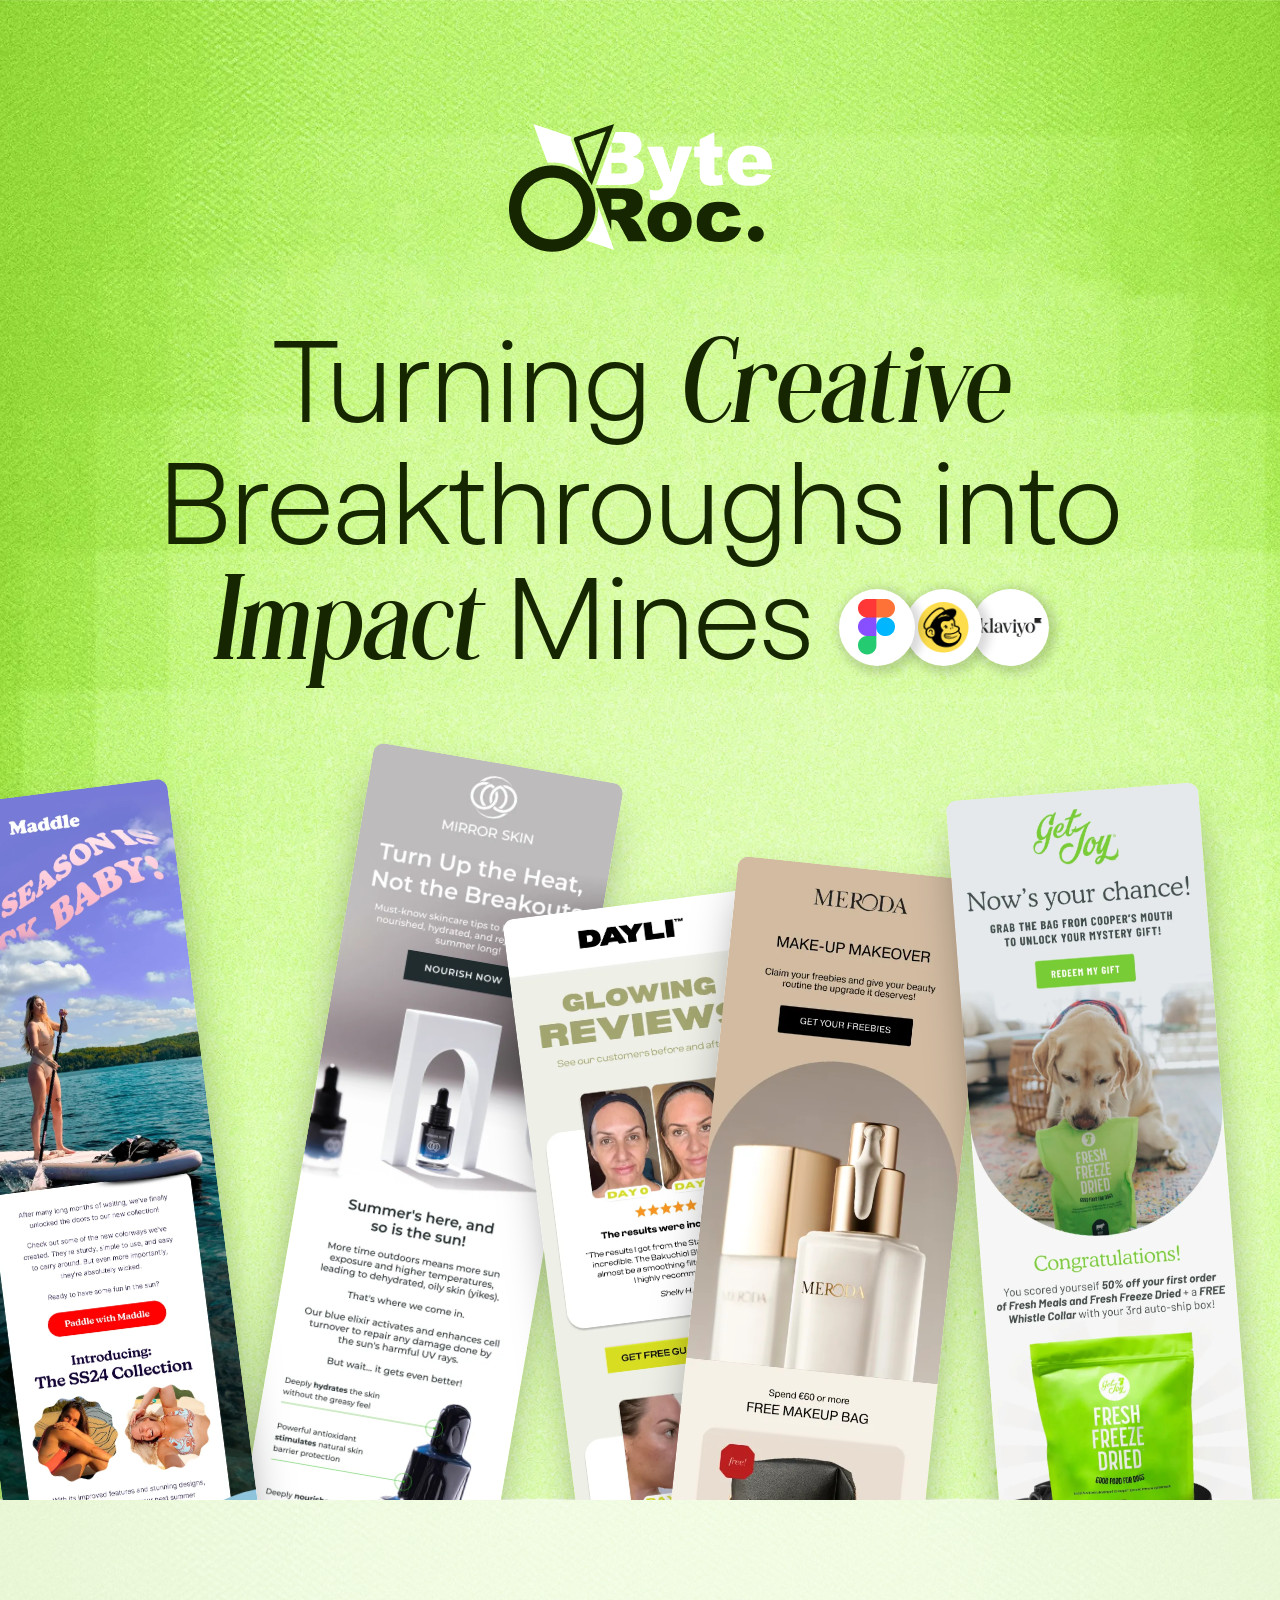
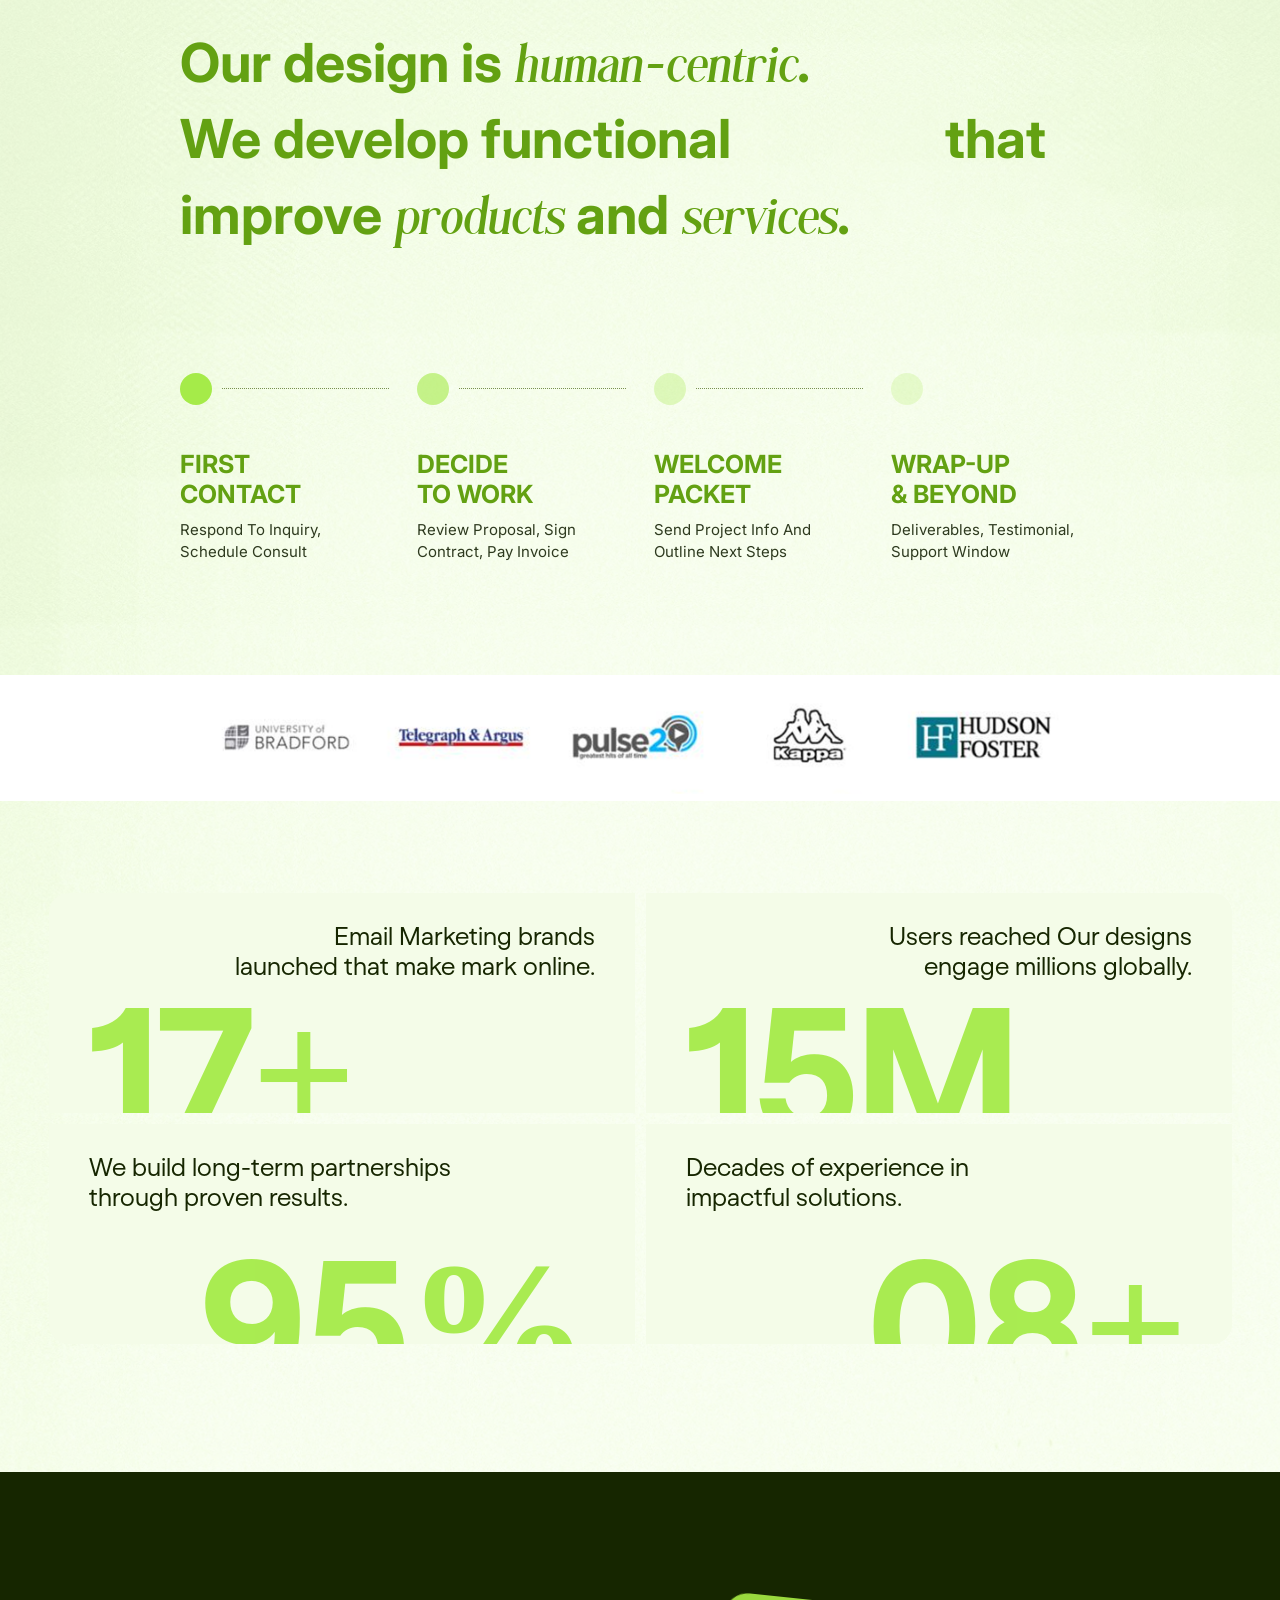
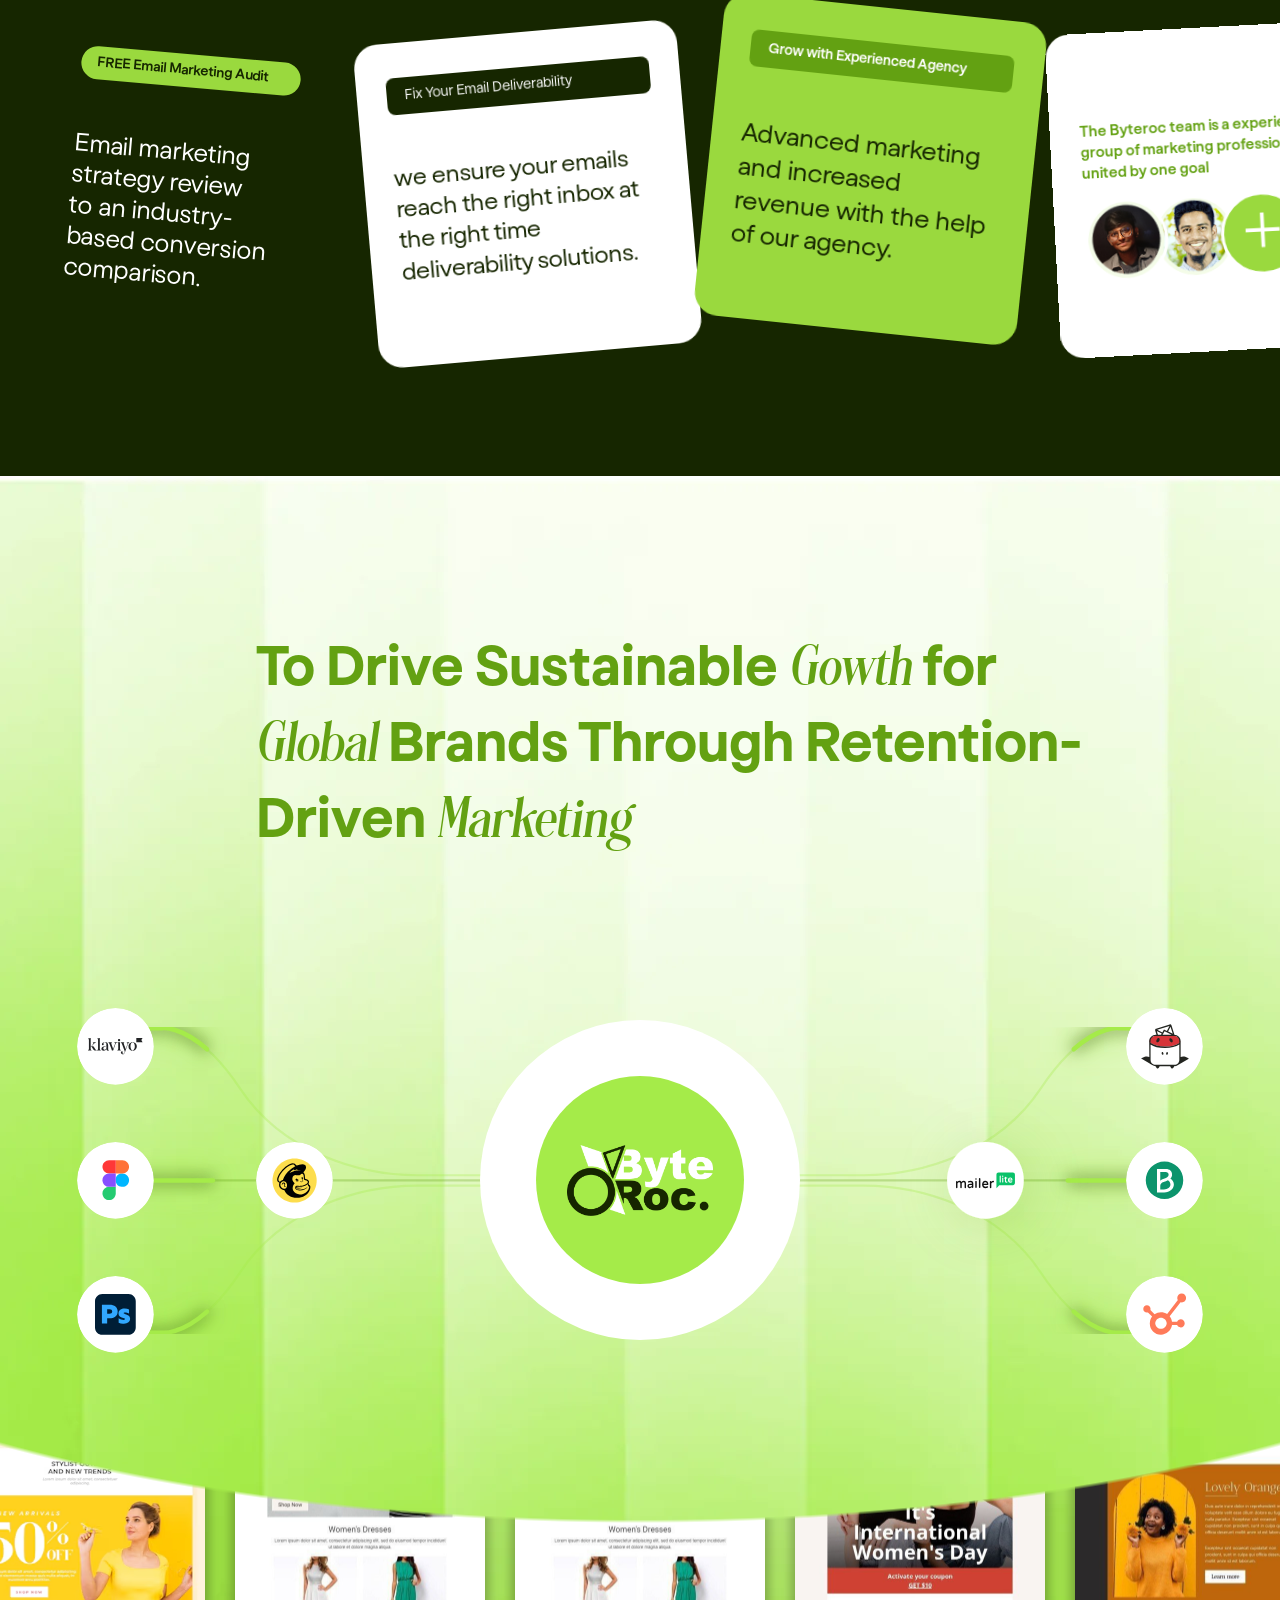
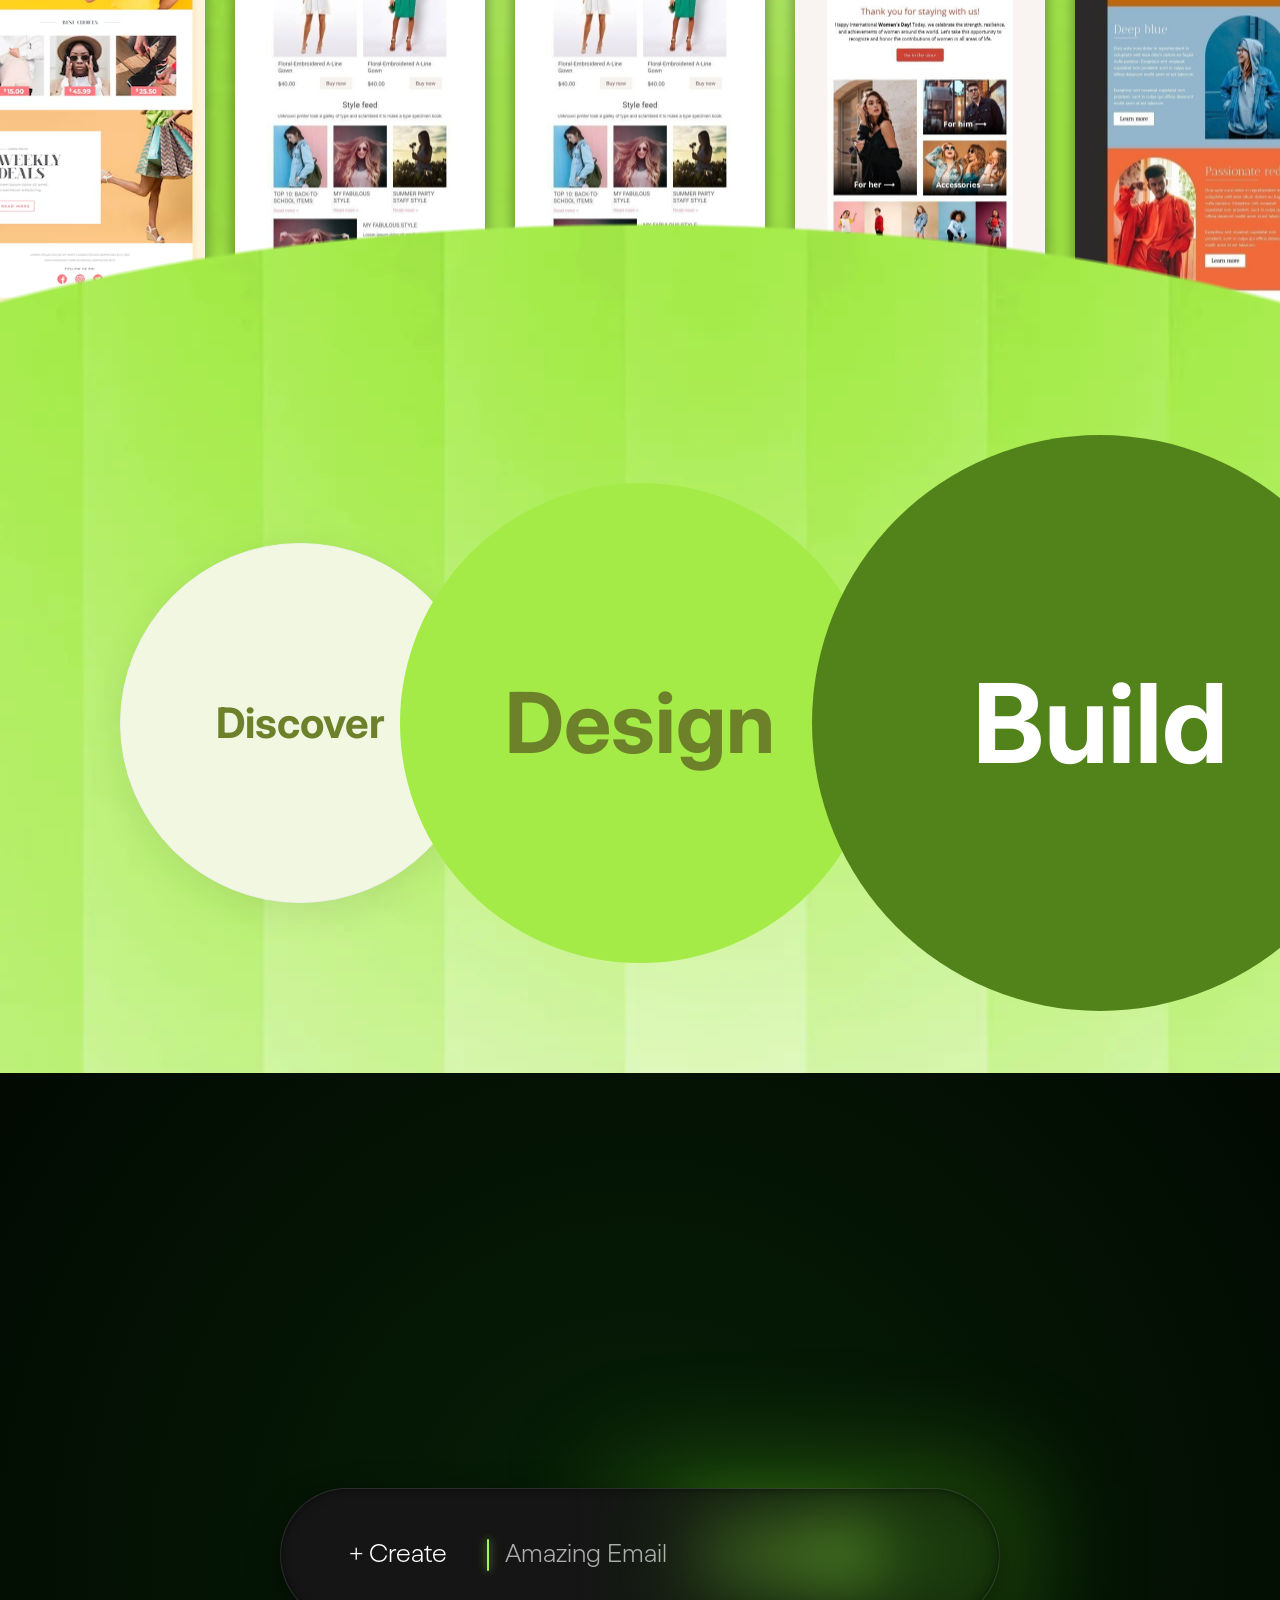
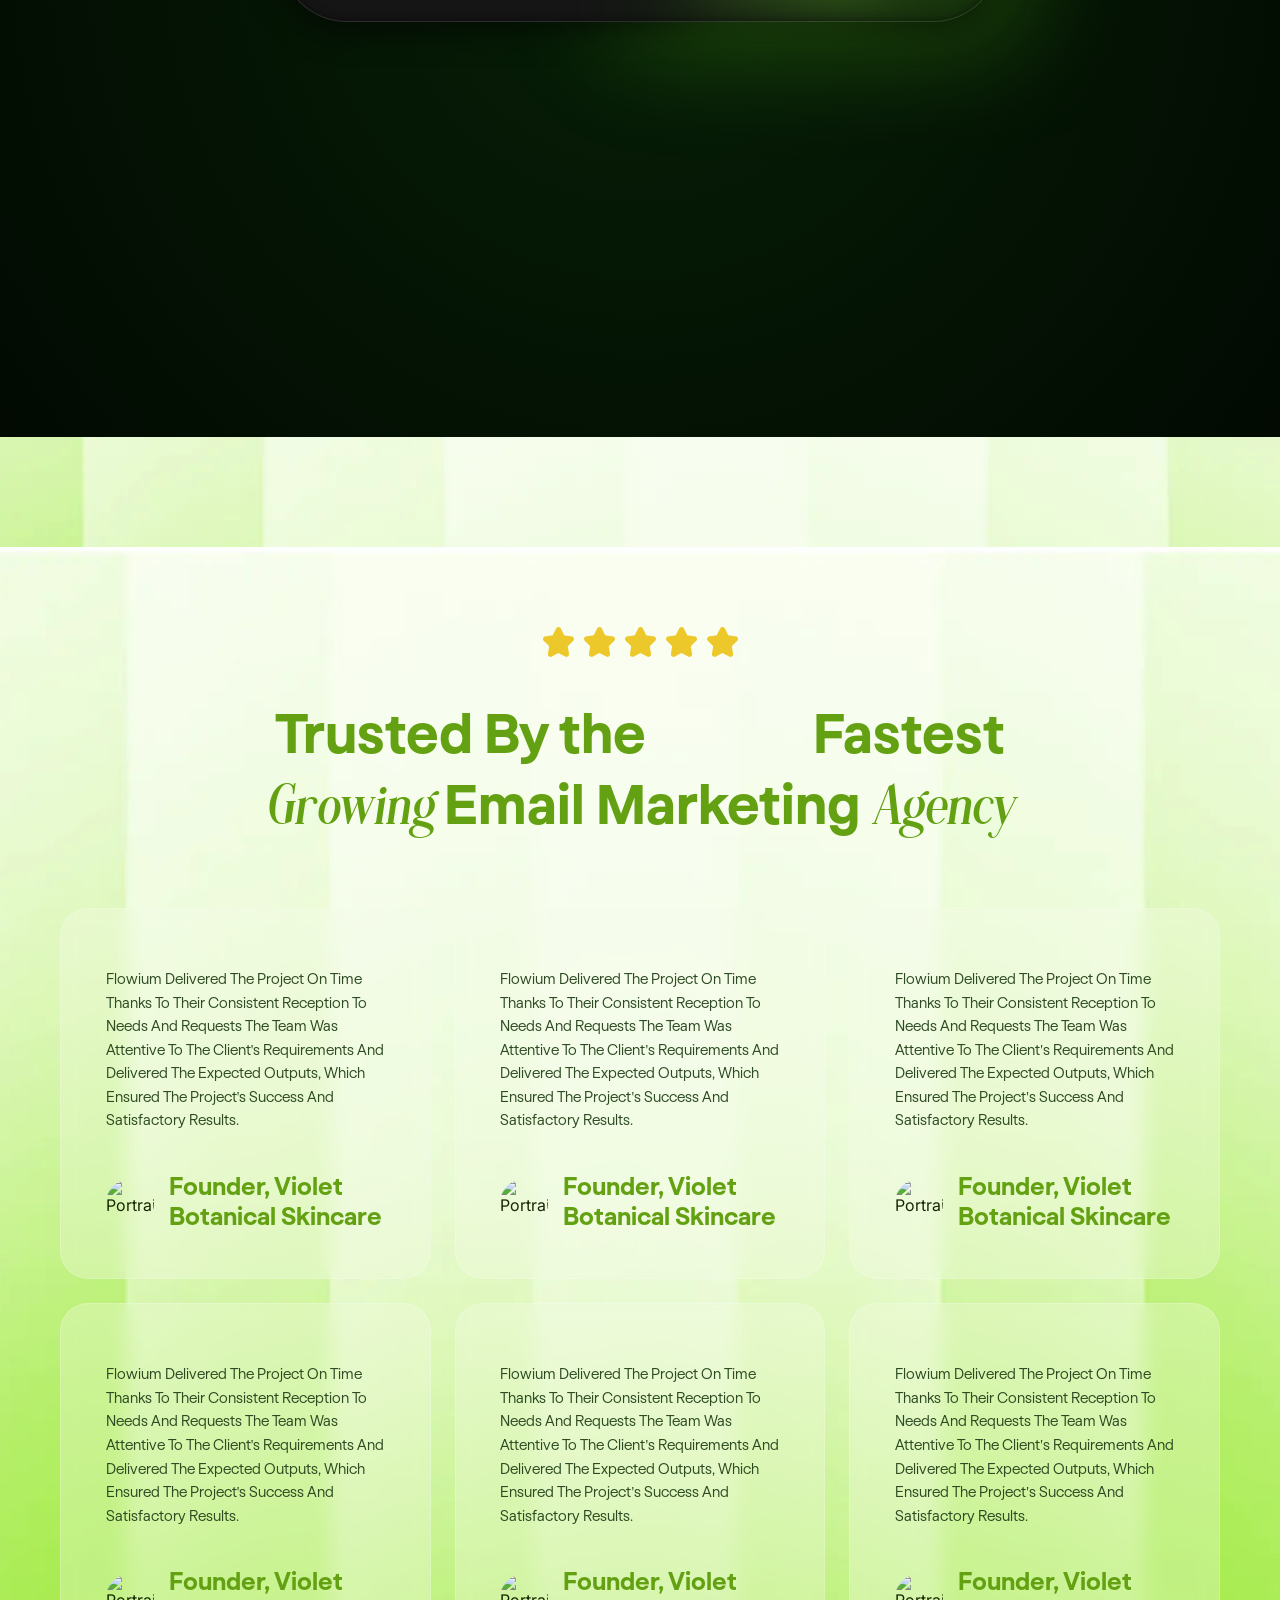
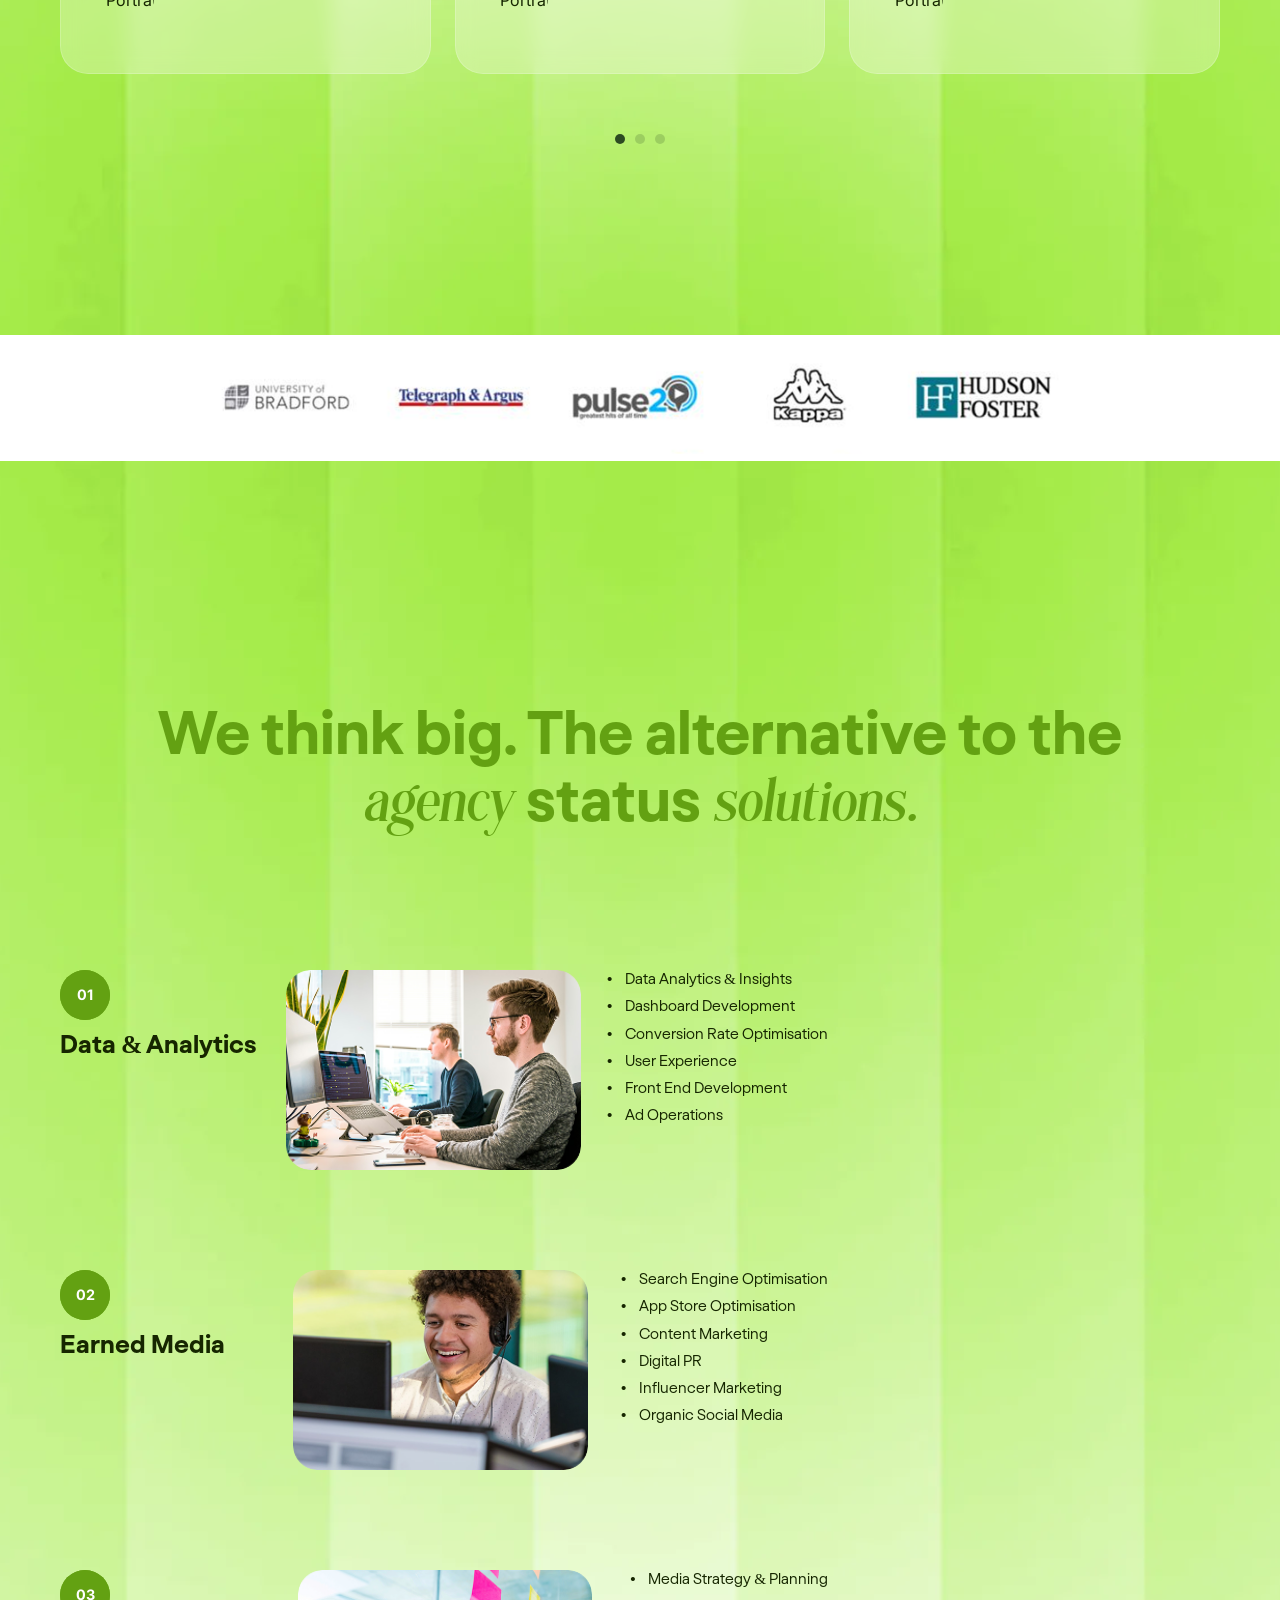
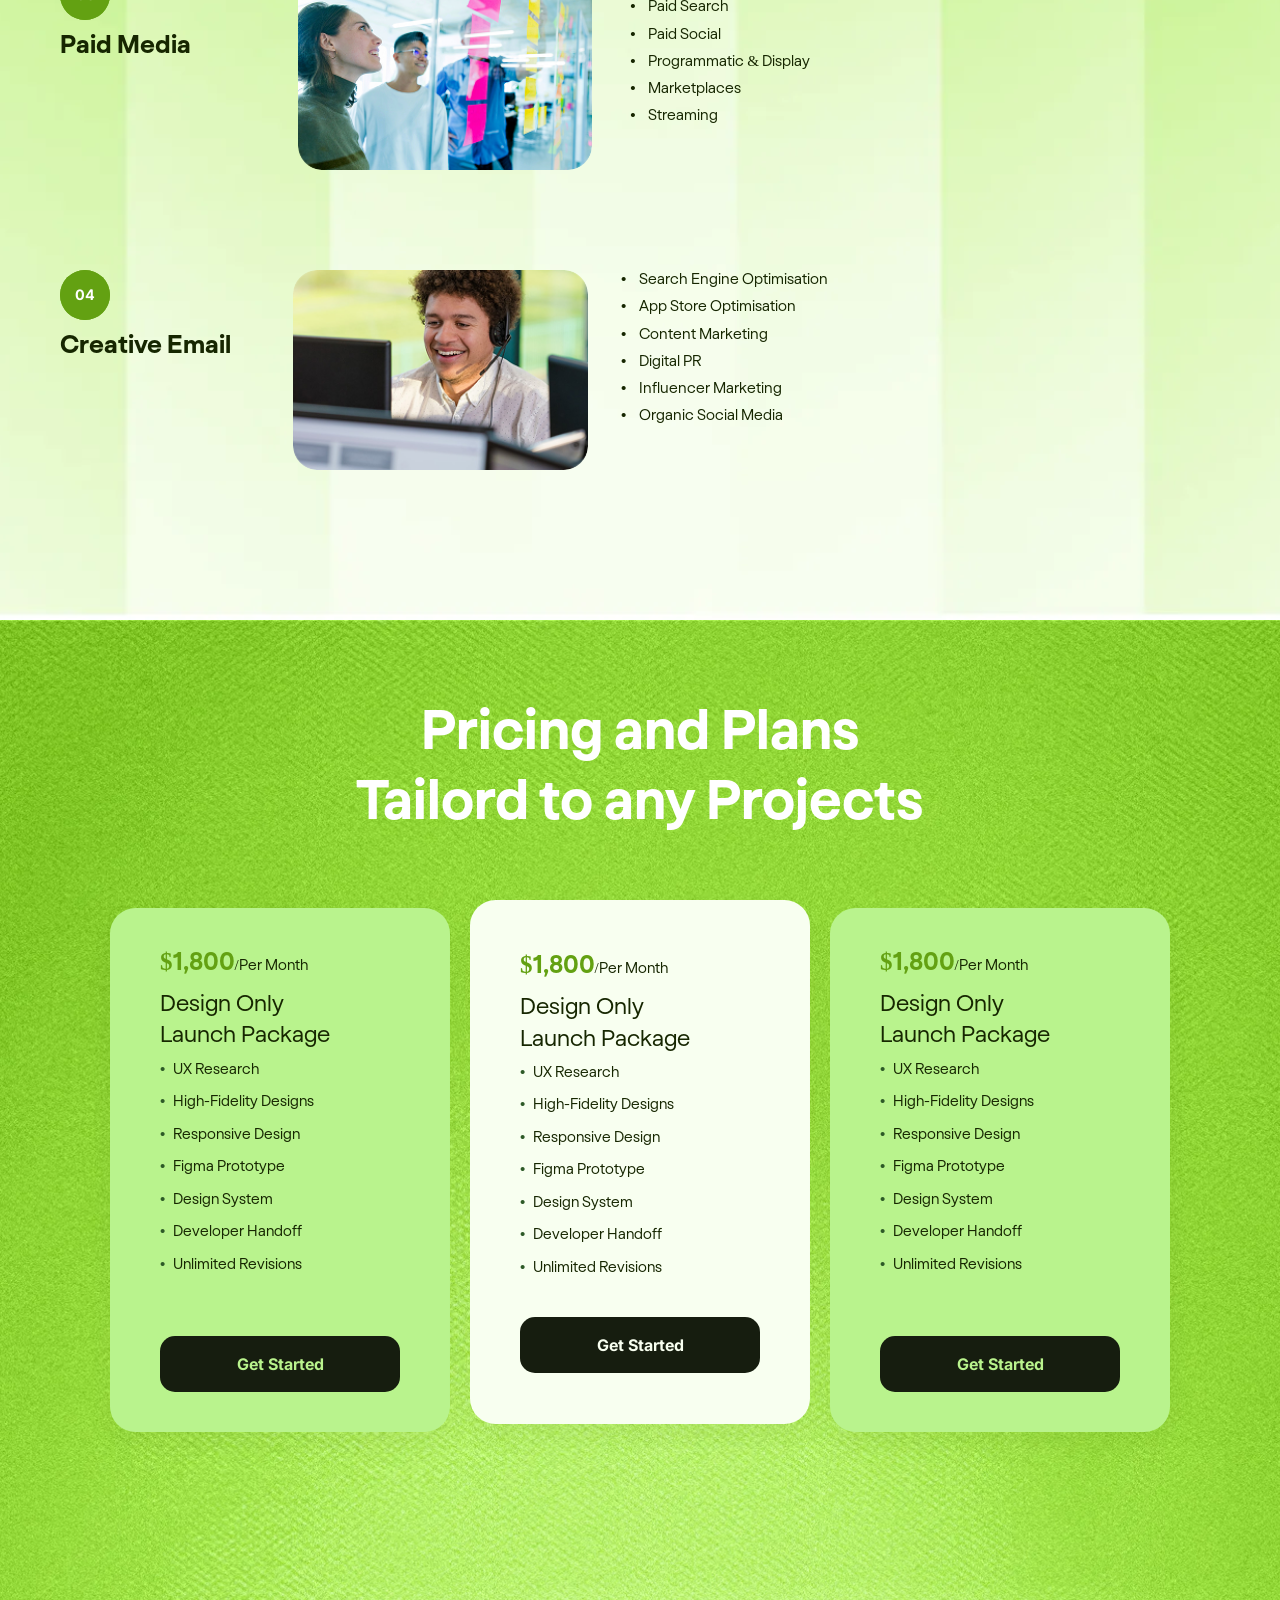
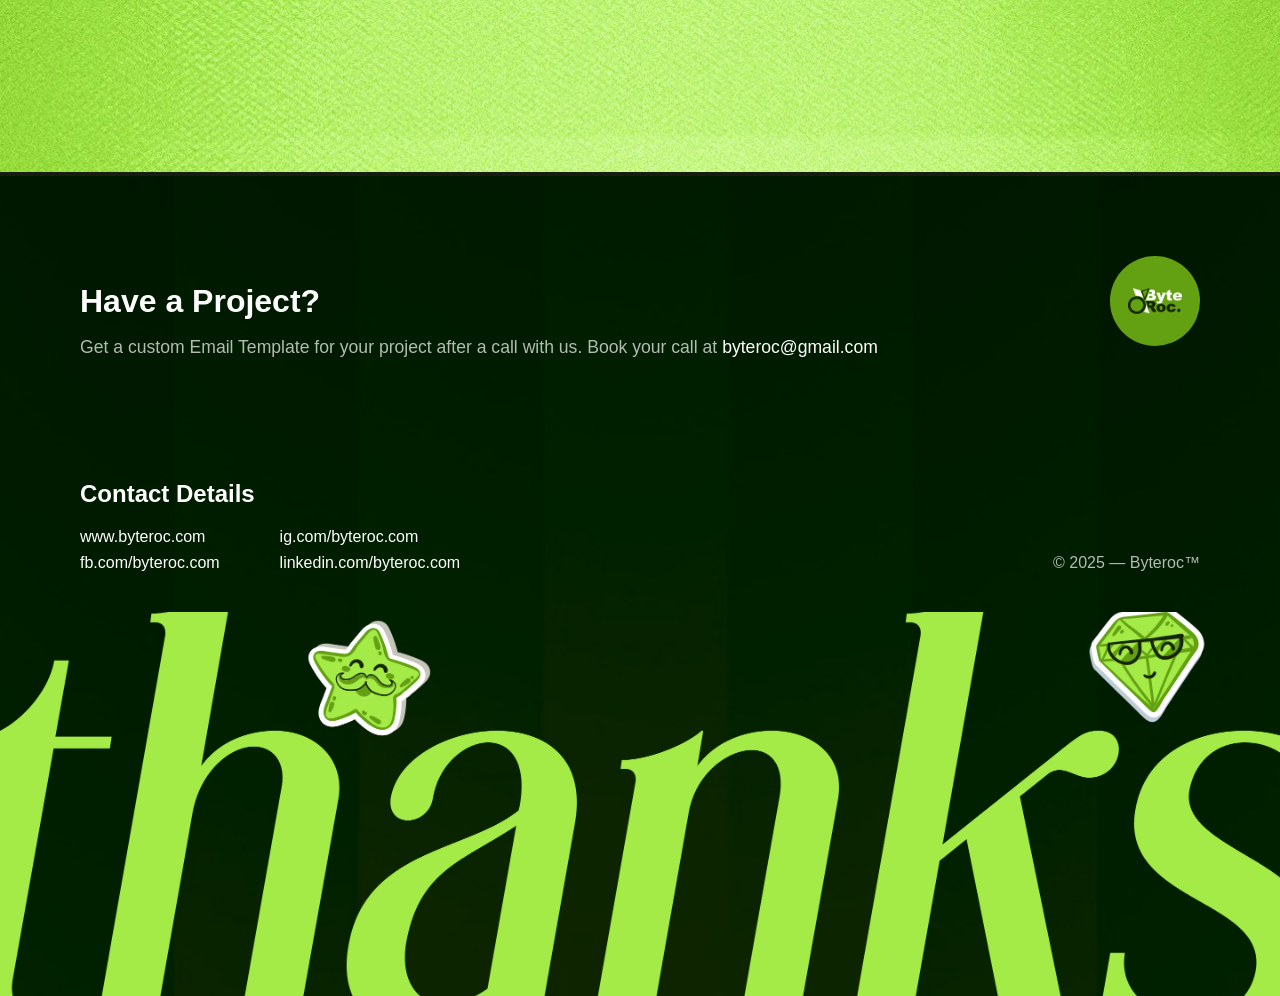
==== index.html @ 88ea4f0b "bunch of animation added" ====
<!DOCTYPE html>
<html lang="en" data-theme="light">

<head>
    <meta charset="UTF-8" />
    <meta name="viewport" content="width=device-width, initial-scale=1.0" />
    <title>ByteRoc — Creative Breakthroughs into Impact Mines</title>
    <meta name="description" content="Responsive landing page inspired by the provided ByteRoc design." />
    <link rel="preconnect" href="https://fonts.googleapis.com" />
    <link rel="preconnect" href="https://fonts.gstatic.com" crossorigin />
    <link
        href="https://fonts.googleapis.com/css2?family=Inter:wght@400;500;600;700;800&family=Cormorant+Garamond:wght@400;500;600;700&display=swap"
        rel="stylesheet" />
    <script src="https://cdnjs.cloudflare.com/ajax/libs/matter-js/0.19.0/matter.min.js"></script>
    <link rel="stylesheet" href="css/fonts.css" />
    <link rel="stylesheet" href="css/animations.css" />
    <link rel="stylesheet" href="css/main.css" />
</head>

<body>
    


    <section id="hero">
        <img class="main-logo" data-animate src="./assets/main.png" />
        <div class="hero-headings">
            <h2>Turning <span data-reveal>Creative</span></h2>
            <h2>Breakthroughs into</h2>
            <div class="hero-last-line">
                <h2><span data-reveal>Impact</span> Mines</h2>
                <div class="icon-row">
                    <div><img src="./assets/hero/figma.png" alt="figma icon"></div>
                    <div><img src="./assets/hero/monkey.png" alt="monkey icon"></div>
                    <div><img src="./assets/hero/klaviyo.png" alt="klaviyo icon"></div>
                </div>
            </div>
        </div>

        <div class="samples-section">
            <div>
                <img src="./assets/hero/hero1.webp" alt="sample 1" 
                     data-category="E-Commerce Redesign"
                     data-title="Nike Global App"
                     data-stack1="./assets/hero/imageset/first-1.webp" data-stack2="./assets/hero/imageset/first-4.webp" 
                     data-stack3="./assets/hero/imageset/first-3.webp" data-stack4="./assets/hero/imageset/first-2.webp">
            </div>
            
            <div>
                <img src="./assets/hero/hero2.webp" alt="sample 2" 
                     data-category="Web3 Marketplace"
                     data-title="Pallet Ross"
                     data-stack1="./assets/hero/imageset/sec-1.webp" data-stack2="./assets/hero/imageset/sec-2.webp" 
                     data-stack3="./assets/hero/imageset/sec-3.webp" data-stack4="./assets/hero/imageset/sec-4.webp">
            </div>

            <div>
                <img src="./assets/hero/hero3.webp" alt="sample 3" 
                     data-category="Fintech Platform"
                     data-title="Project Alpha"
                     data-stack1="./assets/hero/imageset/four-1.webp" data-stack2="./assets/hero/imageset/four-2.webp" 
                     data-stack3="./assets/hero/imageset/four-3.webp" data-stack4="./assets/hero/imageset/four-4.webp">
            </div>
            <div>
                <img src="./assets/hero/hero4.webp" alt="sample 4" 
                     data-category="Brand Identity"
                     data-title="Project Beta"
                     data-stack1="./assets/hero/imageset/third-1.webp" data-stack2="./assets/hero/imageset/third-2.webp" 
                     data-stack3="./assets/hero/imageset/third-3.webp" data-stack4="./assets/hero/imageset/third-4.webp">
            </div>
            <div>
                <img src="./assets/hero/hero5.webp" alt="sample 5" 
                     data-category="SaaS Dashboard"
                     data-title="Project Gamma"
                     data-stack1="./assets/hero/imageset/fif-1.webp" data-stack2="./assets/hero/imageset/fif-2.webp" 
                     data-stack3="./assets/hero/imageset/fif-3.webp" data-stack4="./assets/hero/imageset/fif-4.webp">
            </div>
        </div>
    </section>

    <div id="project-modal" class="project-modal">
        <div class="modal-overlay" onclick="closeModal()"></div>
        
        <div class="modal-content-wrapper">
            <div class="modal-top-bar">
                <button class="btn-close-text" onclick="closeModal()">Close</button>
            </div>
            
            <div class="modal-text-content">
                <p id="modal-category" class="category-tag">Category</p>
                <h2 id="modal-title">Project Title</h2>
            </div>

            <div class="modal-spacer"></div>

            <div class="modal-bottom-content">
                <button class="btn-primary">View Case Study</button>
            </div>
        </div>

        <div class="modal-stack" id="modal-stack">
            <img src="" id="modal-stack-1" class="modal-card modal-s1" alt="">
            <img src="" id="modal-stack-2" class="modal-card modal-s2" alt="">
            <img src="" id="modal-stack-3" class="modal-card modal-s3" alt="">
            <img src="" id="modal-stack-4" class="modal-card modal-s4" alt="">
            <img src="" id="modal-center-image" class="modal-main" alt="Clicked Artwork">
        </div>
    </div>


    <section class="process-section">
        <div class="container">
            <h2 class="headline">
                Our design is <span data-reveal class="italic">human-centric</span>.<br />
                We develop functional <span data-reveal class="italic">processes</span> that<br />
                improve <span data-reveal class="italic">products</span> and <span data-reveal
                    class="italic">services</span>.
            </h2>

            <div class="steps">
                <div class="step">
                    <div class="step-top">
                        <span data-reveal class="dot active"></span>
                        <span data-reveal class="line"></span>
                    </div>
                    <h3>FIRST<br />CONTACT</h3>
                    <p>Respond To Inquiry,<br />Schedule Consult</p>
                </div>

                <div class="step">
                    <div class="step-top">
                        <span data-reveal class="dot second"></span>
                        <span data-reveal class="line"></span>
                    </div>
                    <h3>DECIDE<br />TO WORK</h3>
                    <p>Review Proposal, Sign<br />Contract, Pay Invoice</p>
                </div>

                <div class="step">
                    <div class="step-top">
                        <span data-reveal class="dot third"></span>
                        <span data-reveal class="line"></span>
                    </div>
                    <h3>WELCOME<br />PACKET</h3>
                    <p>Send Project Info And<br />Outline Next Steps</p>
                </div>

                <div class="step">
                    <div class="step-top">
                        <span data-reveal class="dot fourth"></span>
                    </div>
                    <h3>WRAP-UP<br />&amp; BEYOND</h3>
                    <p>Deliverables, Testimonial,<br />Support Window</p>
                </div>
            </div>

        </div>

        <div class="comp"></div>


        <div class="stats" id="statsSection">
            <div class="stats-container">
                <div class="stat-card top-num">
                    <p class="stat-desc">Email Marketing brands<br>launched that make mark online.</p>
                    <div class="stat-num" data-count-to="17" data-suffix="+">0+</div>
                </div>

                <div class="stat-card top-num">
                    <p class="stat-desc">Users reached Our designs<br>engage millions globally.</p>
                    <div class="stat-num" data-count-to="15" data-suffix="M">0M</div>
                </div>

                <div class="stat-card bottom-num">
                    <p class="stat-desc">We build long-term partnerships<br>through proven results.</p>
                    <div class="stat-num" data-count-to="95" data-suffix="%">0%</div>
                </div>

                <div class="stat-card bottom-num">
                    <p class="stat-desc">Decades of experience in<br>impactful solutions.</p>
                    <div class="stat-num" data-count-to="8" data-suffix="+">00+</div>
                </div>
            </div>
        </div>

    </section>




    <section class="scrolling-section">
        <div class="scrolling-track">

            <!-- <div class="card card-img tilt-1"></div> -->

            <div class="card card-dark tilt-2">
                <div class="badge-green">FREE Email Marketing Audit</div>
                <p>Email marketing strategy review to an industry-based conversion comparison.</p>
            </div>

            <div class="card card-white tilt-3">
                <div class="badge-dark">Fix Your Email Deliverability</div>
                <p>we ensure your emails reach the right inbox at the right time deliverability solutions.</p>
            </div>

            <div class="card card-green tilt-4">
                <div class="badge-translucent">Grow with Experienced Agency</div>
                <p>Advanced marketing and increased revenue with the help of our agency.</p>
            </div>

            <div class="card card-team tilt-5">
                <p>The Byteroc team is a experience group of marketing professionals united by one goal</p>
                <div class="avatars">
                    <img src="assets/what-2.png" alt="Team member" class="avatar" style="z-index: 3;">
                    <img src="assets/what-3.png" alt="Team member" class="avatar" style="z-index: 2;">
                    <div class="avatar-btn">+</div>
                </div>
            </div>

            <!-- <div class="card card-img tilt-1"></div> -->

            <div class="card card-dark tilt-2">
                <div class="badge-green">FREE Email Marketing Audit</div>
                <p>Email marketing strategy review to an industry-based conversion comparison.</p>
            </div>

            <div class="card card-white tilt-3">
                <div class="badge-dark">Fix Your Email Deliverability</div>
                <p>we ensure your emails reach the right inbox at the right time deliverability solutions.</p>
            </div>

            <div class="card card-green tilt-4">
                <div class="badge-translucent">Grow with Experienced Agency</div>
                <p>Advanced marketing and increased revenue with the help of our agency.</p>
            </div>

            <div class="card card-team tilt-5">
                <p>The Byteroc team is a experience group of marketing professionals united by one goal</p>
                <div class="avatars">
                    <img src="assets/what-2.png" alt="Team member" class="avatar" style="z-index: 3;">
                    <img src="assets/what-3.png" alt="Team member" class="avatar" style="z-index: 2;">
                    <div class="avatar-btn">+</div>
                </div>
            </div>

        </div>
    </section>

    <section class="process">
        <h1>
            To Drive Sustainable <span data-reveal class="goga-italic">Gowth</span> for <span data-reveal
                class="goga-italic">Global</span>
            Brands
            Through Retention-Driven <span data-reveal class="goga-italic">Marketing</span>
        </h1>


        <div class="middle-flow">
            <div class="left">
                <div class="last">
                    <div>
                        <svg width="78" height="78" viewBox="49.4 48.4 78 78" fill="none"
                            xmlns="http://www.w3.org/2000/svg">
                            <g filter="url(#filter0_d_9_137)">
                                <path
                                    d="M49.4947 87.3498C49.4947 108.857 66.9301 126.293 88.4378 126.293C109.945 126.293 127.381 108.857 127.381 87.3498C127.381 65.8421 109.945 48.4067 88.4378 48.4067C66.9301 48.4067 49.4947 65.8421 49.4947 87.3498Z"
                                    fill="white" />
                            </g>
                            <path
                                d="M91.0072 81.0408C91.0057 80.7454 91.12 80.4611 91.3256 80.249C91.5313 80.0368 91.8118 79.9137 92.1071 79.9059C92.407 79.9094 92.6936 80.0301 92.9057 80.2422C93.1178 80.4543 93.2385 80.7409 93.242 81.0408C93.2349 81.3364 93.112 81.6173 92.8997 81.823C92.6874 82.0288 92.4027 82.1429 92.1071 82.1407C91.8163 82.1378 91.5382 82.0211 91.3325 81.8154C91.1269 81.6098 91.0101 81.3316 91.0072 81.0408ZM99.8115 83.4346C100.351 83.4346 100.696 83.7338 100.696 84.3862C100.635 85.0227 100.478 85.6462 100.229 86.2354C99.7953 87.4027 99.3451 88.7371 98.8599 90.2548C98.6442 89.5215 98.2264 88.3677 97.7088 87.0199L97.2586 85.7853C97.0505 85.2863 96.9214 84.7578 96.8758 84.2191C96.8617 84.12 96.8687 84.019 96.8964 83.9228C96.9242 83.8266 96.9719 83.7374 97.0366 83.661C97.1013 83.5846 97.1814 83.5228 97.2717 83.4796C97.3621 83.4364 97.4604 83.4128 97.5606 83.4103V83.192H93.7865V83.4103C94.3014 83.4589 94.7193 83.9495 95.2692 85.4106L97.6711 91.7644C97.8293 92.1246 97.9027 92.5165 97.8854 92.9096C97.8681 93.3026 97.7606 93.6865 97.5713 94.0315C97.3017 94.6326 96.9028 94.9318 96.4364 94.9318C95.8541 94.9318 95.5522 94.6811 95.5522 94.1663C95.5522 93.9641 95.9377 93.5651 95.9377 93.1823C95.9377 92.6432 95.5199 92.3979 95.0535 92.3979C94.9057 92.3928 94.7584 92.419 94.6214 92.4751C94.4845 92.5311 94.361 92.6155 94.259 92.7227C94.1572 92.83 94.0792 92.9577 94.0302 93.0973C93.9813 93.2369 93.9626 93.3854 93.9752 93.5328C93.997 94.0427 94.2195 94.5232 94.5942 94.8697C94.9689 95.2161 95.4654 95.4003 95.9755 95.3821C96.2239 95.3906 96.4716 95.35 96.7043 95.2626C96.9369 95.1751 97.1501 95.0426 97.3314 94.8725C97.5309 94.7243 97.7816 94.2067 97.9164 93.956C98.0168 93.7575 98.1007 93.551 98.1671 93.3387C98.283 93.0557 98.3504 92.8238 98.3989 92.6729C98.4474 92.5219 98.5499 92.2712 98.6685 91.8884L98.938 91.0392C99.6551 88.8045 100.34 86.8528 100.99 85.203C101.372 84.2514 101.874 83.6853 102.124 83.5694C102.259 83.4962 102.405 83.4452 102.556 83.4184V83.2001H99.8115V83.4346ZM73.4851 91.3223C72.9998 91.2387 72.5847 90.8047 72.5847 89.8882L72.5847 78.8357L69.8351 79.4315V79.666C70.3014 79.6148 70.7705 80.0326 70.7705 80.9168L70.7705 89.8882C70.7705 90.7562 70.3014 91.2549 69.8351 91.3223L69.703 91.3385C69.4644 91.3555 69.2254 91.313 69.0074 91.2144C68.6107 91.0321 68.2814 90.7293 68.0667 90.3491L66.7916 88.3004C66.5233 87.8714 66.1233 87.5409 65.6514 87.3581C65.1796 87.1754 64.6613 87.1504 64.174 87.2868L65.6082 85.7017C66.6864 84.5021 67.6946 83.7338 68.6436 83.4184V83.2001H65.4976L65.4976 83.4184C66.3063 83.7338 66.2659 84.4347 65.3305 85.5346L63.3141 87.888L63.3141 78.833L60.5618 79.4315V79.666C61.0281 79.666 61.4972 80.1323 61.4972 80.9491L61.4972 89.8882C61.4972 90.8721 61.047 91.2549 60.5618 91.3223V91.5379H64.2145V91.3223C63.6133 91.2387 63.3141 90.7831 63.3141 89.8882L63.3141 88.2384L64.0986 87.3838L65.999 90.5028C66.4492 91.2522 66.8644 91.5514 67.5329 91.5514L73.8786 91.5514V91.3816C73.8786 91.3816 73.6953 91.3573 73.4851 91.3223ZM81.9496 91.3465V91.5649C81.9496 91.5649 80.0788 92.2362 79.5127 91.0958C79.3618 90.795 79.279 90.4645 79.2701 90.1281C79.0129 90.6254 78.6227 91.0414 78.1429 91.3299C77.6631 91.6183 77.1126 91.7678 76.5528 91.7617C75.2049 91.7617 74.2345 91.1282 74.2345 89.7426C74.2337 89.3917 74.3389 89.0487 74.5364 88.7587C74.9353 88.1602 75.4017 87.8421 76.2698 87.5079C76.7038 87.3434 77.0785 87.2248 77.348 87.1412C77.6176 87.0576 77.9977 86.9741 78.4263 86.8932L79.2701 86.6911V85.6909C79.2701 84.025 78.553 83.2648 77.5529 83.2648C76.7684 83.2648 76.3183 83.7824 76.3183 84.3835C76.3183 84.7151 76.5528 85.1922 76.5528 85.5507C76.5528 86.0171 76.135 86.3595 75.5527 86.3595C74.9704 86.3595 74.6873 85.9093 74.6873 85.3081C74.6873 84.707 74.9866 84.1571 75.6039 83.6907C76.19 83.236 76.9109 82.9894 77.6526 82.9898C79.9952 82.9898 81.0169 84.1004 81.0547 86.5401V90.2117L81.0547 90.2629C81.0627 90.5028 81.1301 91.4786 81.9496 91.3465ZM79.2701 86.9417C79.1703 86.993 78.9385 87.0765 78.553 87.2113L77.7874 87.4943C77.5933 87.586 77.4531 87.6615 77.1701 87.8125C76.9521 87.9164 76.7541 88.0578 76.5851 88.2303C76.303 88.5485 76.1383 88.9538 76.1188 89.3786C76.1188 90.3626 76.6579 90.8964 77.4667 90.8964C77.9118 90.8825 78.3376 90.7115 78.6689 90.4138C78.8629 90.2574 79.018 90.0582 79.1223 89.8319C79.2266 89.6056 79.2771 89.3582 79.2701 89.1091V86.9417ZM110.15 87.3838C110.157 87.9589 110.051 88.5299 109.836 89.0634C109.621 89.597 109.303 90.0826 108.899 90.492C108.515 90.898 108.053 91.2214 107.541 91.4424C107.028 91.6635 106.476 91.7775 105.917 91.7775C105.359 91.7775 104.807 91.6635 104.294 91.4424C103.781 91.2214 103.319 90.898 102.936 90.492C102.129 89.6601 101.684 88.5427 101.698 87.3838C101.69 86.8126 101.795 86.2454 102.007 85.715C102.22 85.1847 102.535 84.7019 102.936 84.2945C103.316 83.884 103.778 83.5564 104.291 83.3324C104.804 83.1084 105.357 82.9928 105.917 82.9928C106.477 82.9928 107.031 83.1084 107.544 83.3324C108.057 83.5564 108.518 83.884 108.899 84.2945C109.304 84.6992 109.623 85.1813 109.838 85.712C110.053 86.2427 110.159 86.8113 110.15 87.3838ZM107.424 84.4185C107.093 83.7716 106.659 83.3942 106.152 83.2917C105.119 83.0842 104.208 84.1436 103.869 85.8311C103.722 86.5875 103.687 87.3612 103.763 88.1278C103.837 88.9002 104.049 89.6529 104.391 90.3491C104.723 90.9934 105.157 91.3708 105.667 91.4733C106.696 91.6808 107.634 90.5756 107.977 88.8719C108.265 87.435 108.114 85.7017 107.424 84.4185ZM93.0749 89.8882L93.0749 83.2001L87.2063 83.2001V83.4023C87.9907 83.5182 88.3627 84.1085 88.015 85.0682C86.1711 90.0553 86.2789 89.8316 86.1711 90.2305C86.0552 89.8477 85.7883 88.9043 85.3624 87.7208C84.9365 86.5374 84.6453 85.7529 84.5294 85.4025C84.0792 84.0196 84.2302 83.5155 84.9634 83.4184V83.2001L81.1571 83.2001V83.4184C81.7259 83.5343 82.2353 84.184 82.6424 85.3513L83.2247 86.8689C83.8663 88.5079 84.6211 90.7723 84.8718 91.5379H86.1361C86.5432 90.3545 88.1767 85.6073 88.3951 85.1356C88.578 84.6686 88.8531 84.2433 89.2038 83.8848C89.5089 83.5915 89.9129 83.4232 90.336 83.413C90.4559 83.4042 90.5762 83.4208 90.6893 83.4617C90.8023 83.5026 90.9054 83.5668 90.9919 83.6503C91.0784 83.7337 91.1463 83.8345 91.1913 83.946C91.2361 84.0574 91.257 84.1771 91.2526 84.2972V85.0466C91.2526 85.0466 91.2526 85.0601 91.2526 85.0682V89.8882C91.2526 90.8209 90.8024 91.2549 90.3333 91.3223V91.5379H93.9698V91.3223C93.4738 91.2549 93.0749 90.8209 93.0749 89.8882Z"
                                fill="#232426" />
                            <path
                                d="M116.01 78.833L109.632 78.833L109.632 83.2001L116.01 83.2001L114.751 81.0165L116.01 78.833Z"
                                fill="#232426" />
                            <path d="M116.362 82.8924V83.1995H116.329V82.8924H116.203V82.8628H116.472V82.8924H116.362Z"
                                fill="#232426" />
                            <path
                                d="M116.677 83.1995L116.561 82.9086V83.1995H116.531V82.8628H116.574L116.69 83.1564L116.806 82.8628H116.849V83.1995H116.817V82.9086L116.704 83.1995H116.677Z"
                                fill="#232426" />
                            <defs>
                                <filter id="filter0_d_9_137" x="-3.8147e-05" y="-0.000133514" width="186.666"
                                    height="186.666" filterUnits="userSpaceOnUse" color-interpolation-filters="sRGB">
                                    <feFlood flood-opacity="0" result="BackgroundImageFix" />
                                    <feColorMatrix in="SourceAlpha" type="matrix"
                                        values="0 0 0 0 0 0 0 0 0 0 0 0 0 0 0 0 0 0 127 0" result="hardAlpha" />
                                    <feOffset dx="4.89508" dy="5.98287" />
                                    <feGaussianBlur stdDeviation="27.1949" />
                                    <feComposite in2="hardAlpha" operator="out" />
                                    <feColorMatrix type="matrix"
                                        values="0 0 0 0 0.388235 0 0 0 0 0.631373 0 0 0 0 0.0705882 0 0 0 0.2 0" />
                                    <feBlend mode="normal" in2="BackgroundImageFix" result="effect1_dropShadow_9_137" />
                                    <feBlend mode="normal" in="SourceGraphic" in2="effect1_dropShadow_9_137"
                                        result="shape" />
                                </filter>
                            </defs>
                        </svg>

                    </div>
                    <div>


                        <svg width="78" height="78" viewBox="49.4 48.4 78 78" fill="none"
                            xmlns="http://www.w3.org/2000/svg">
                            <g filter="url(#filter0_d_9_137)">
                                <path
                                    d="M49.4947 87.3498C49.4947 108.857 66.9301 126.293 88.4378 126.293C109.945 126.293 127.381 108.857 127.381 87.3498C127.381 65.8421 109.945 48.4067 88.4378 48.4067C66.9301 48.4067 49.4948 65.8421 49.4947 87.3498Z"
                                    fill="white" />
                            </g>
                            <path
                                d="M88.7415 86.4112C88.7415 83.0842 91.4048 80.388 94.6884 80.388H95.5486C95.572 80.3888 95.5978 80.3872 95.622 80.3872C99.3064 80.3872 102.294 83.4142 102.294 87.1456C102.294 90.877 99.3064 93.9032 95.622 93.9032C95.5978 93.9032 95.572 93.9025 95.5478 93.9025L94.6884 93.9032C91.4048 93.9032 88.7415 91.2054 88.7415 87.8792V86.4112Z"
                                fill="#00B6FF" />
                            <path
                                d="M75.2625 100.663C75.2625 96.9304 78.25 93.9033 81.9344 93.9033L88.7415 93.9041L88.7415 100.593C88.7415 104.364 85.6899 107.419 81.9672 107.419C78.2836 107.419 75.2625 104.394 75.2625 100.663Z"
                                fill="#24CB71" />
                            <path
                                d="M88.7415 66.8733L88.7415 80.3886L95.5486 80.3886C95.572 80.3878 95.5978 80.3894 95.622 80.3894C99.3064 80.3894 102.294 77.3623 102.294 73.631C102.294 69.8988 99.3064 66.8726 95.622 66.8726C95.5978 66.8726 95.572 66.8733 95.5478 66.8733L88.7415 66.8733Z"
                                fill="#FF7237" />
                            <path
                                d="M75.2625 73.6294C75.2625 77.3616 78.25 80.3878 81.9344 80.3878L88.7415 80.3878L88.7415 66.8726L81.9336 66.8726C78.25 66.8726 75.2625 69.898 75.2625 73.6294Z"
                                fill="#FF3737" />
                            <path
                                d="M75.2625 87.146C75.2625 90.8782 78.25 93.9044 81.9344 93.9044L88.7415 93.9044L88.7415 80.3892L81.9336 80.3892C78.25 80.3892 75.2625 83.4146 75.2625 87.146Z"
                                fill="#874FFF" />
                            <defs>
                                <filter id="filter0_d_9_137" x="-3.8147e-05" y="-0.000133514" width="186.666"
                                    height="186.666" filterUnits="userSpaceOnUse" color-interpolation-filters="sRGB">
                                    <feFlood flood-opacity="0" result="BackgroundImageFix" />
                                    <feColorMatrix in="SourceAlpha" type="matrix"
                                        values="0 0 0 0 0 0 0 0 0 0 0 0 0 0 0 0 0 0 127 0" result="hardAlpha" />
                                    <feOffset dx="4.89508" dy="5.98287" />
                                    <feGaussianBlur stdDeviation="27.1949" />
                                    <feComposite in2="hardAlpha" operator="out" />
                                    <feColorMatrix type="matrix"
                                        values="0 0 0 0 0.388235 0 0 0 0 0.631373 0 0 0 0 0.0705882 0 0 0 0.2 0" />
                                    <feBlend mode="normal" in2="BackgroundImageFix" result="effect1_dropShadow_9_137" />
                                    <feBlend mode="normal" in="SourceGraphic" in2="effect1_dropShadow_9_137"
                                        result="shape" />
                                </filter>
                            </defs>
                        </svg>

                    </div>
                    <div>
                        <svg width="78" height="78" viewBox="49.4 48.4 78 78" fill="none"
                            xmlns="http://www.w3.org/2000/svg">
                            <g filter="url(#filter0_d_9_137)">
                                <path
                                    d="M49.4947 87.3498C49.4947 108.857 66.9302 126.293 88.4378 126.293C109.945 126.293 127.381 108.857 127.381 87.3498C127.381 65.8421 109.945 48.4067 88.4378 48.4067C66.9302 48.4067 49.4947 65.8421 49.4947 87.3498Z"
                                    fill="white" />
                            </g>
                            <path
                                d="M101.768 66.606L75.0976 66.606C71.0477 66.606 67.6892 69.9644 67.6892 74.0143L67.6892 100.586C67.6892 104.734 71.0477 108.093 75.0976 108.093L101.669 108.093C105.818 108.093 109.077 104.734 109.077 100.684L109.077 74.0143C109.176 69.9644 105.818 66.606 101.768 66.606Z"
                                fill="#001E36" />
                            <path
                                d="M82.2098 77.5698C87.6426 77.5698 90.7047 80.1381 90.7047 84.3855C90.7047 89.3244 86.556 91.3987 82.7037 91.3987H80.0366V96.7327L74.7026 96.7327L74.7026 77.5698L82.2098 77.5698ZM80.0366 82.1136V86.7562H82.4073C83.9878 86.7562 85.1731 86.0647 85.1731 84.4843C85.1731 83.0026 84.1853 82.1136 82.5061 82.1136H80.0366Z"
                                fill="#31A8FF" />
                            <path
                                d="M91.6915 95.8448L91.6915 91.3998C93.1732 92.3875 95.3463 92.9802 96.7292 92.9802C97.717 92.9802 98.2109 92.6839 98.2109 92.19C98.2109 91.5973 97.6182 91.3998 96.4329 91.0047C94.161 90.3132 91.5928 89.4242 91.5928 86.3621C91.5928 83.3 94.161 81.522 97.8158 81.522C99.5938 81.522 100.977 81.8183 102.261 82.3122L102.261 86.5596C101.273 85.967 99.2975 85.3743 98.0133 85.3743C97.0256 85.3743 96.7292 85.6706 96.7292 86.0658C96.7292 86.5596 97.2231 86.7572 98.5072 87.1523C101.174 87.9425 103.347 88.8315 103.347 91.8937C103.347 94.857 100.878 96.8326 97.1243 96.8326C95.1488 97.0301 93.272 96.635 91.6915 95.8448Z"
                                fill="#31A8FF" />
                            <defs>
                                <filter id="filter0_d_9_137" x="-3.8147e-05" y="-0.000133514" width="186.666"
                                    height="186.666" filterUnits="userSpaceOnUse" color-interpolation-filters="sRGB">
                                    <feFlood flood-opacity="0" result="BackgroundImageFix" />
                                    <feColorMatrix in="SourceAlpha" type="matrix"
                                        values="0 0 0 0 0 0 0 0 0 0 0 0 0 0 0 0 0 0 127 0" result="hardAlpha" />
                                    <feOffset dx="4.89508" dy="5.98287" />
                                    <feGaussianBlur stdDeviation="27.1949" />
                                    <feComposite in2="hardAlpha" operator="out" />
                                    <feColorMatrix type="matrix"
                                        values="0 0 0 0 0.388235 0 0 0 0 0.631373 0 0 0 0 0.0705882 0 0 0 0.2 0" />
                                    <feBlend mode="normal" in2="BackgroundImageFix" result="effect1_dropShadow_9_137" />
                                    <feBlend mode="normal" in="SourceGraphic" in2="effect1_dropShadow_9_137"
                                        result="shape" />
                                </filter>
                            </defs>
                        </svg>



                    </div>
                </div>
                <div class="first">
                    <div>
                        <svg width="78" height="78" viewBox="49.4 48.4 78 78" fill="none"
                            xmlns="http://www.w3.org/2000/svg">
                            <g filter="url(#filter0_d_9_137)">
                                <path
                                    d="M49.4947 87.3498C49.4947 108.857 66.9301 126.293 88.4378 126.293C109.945 126.293 127.381 108.857 127.381 87.3498C127.381 65.8421 109.945 48.4067 88.4378 48.4067C66.9301 48.4067 49.4948 65.8421 49.4947 87.3498Z"
                                    fill="white" />
                            </g>
                            <path
                                d="M88.5862 65.0503C76.2042 65.0503 66.1372 75.1173 66.1372 87.4993C66.1372 99.8814 76.2042 109.948 88.5862 109.948C100.968 109.948 111.035 99.8814 111.035 87.4993C111.035 75.1173 100.968 65.0503 88.5862 65.0503Z"
                                fill="#FDDD4C" />
                            <path
                                d="M78.756 93.3526C78.2651 92.6094 79.4998 91.4847 78.9975 90.5403C78.7081 89.9957 78.2349 89.6563 77.6667 89.5851C77.1213 89.5166 76.5595 89.7162 76.2014 90.1064C75.636 90.7216 75.5481 91.5591 75.6575 91.8555C75.6975 91.964 75.7604 91.9937 75.8054 92.0001C76.1134 92.0407 76.2866 91.2503 76.393 91.0856C76.6869 90.632 77.3544 90.4947 77.8153 90.7928C78.6894 91.3582 77.9315 92.2719 77.9969 93.0435C78.0605 93.7949 78.5287 94.097 78.9489 94.1287C79.3578 94.1441 79.6438 93.9171 79.7159 93.7513C79.8889 93.3554 79.1598 93.9641 78.756 93.3526Z"
                                fill="black" />
                            <path
                                d="M97.0189 86.5305C96.7896 86.4989 96.5391 86.4995 96.2784 86.5305C96.0805 86.2808 95.9032 85.8764 95.8031 85.4045C95.6251 84.5649 95.6437 83.9567 96.1405 83.8777C96.6372 83.7988 96.8773 84.3068 97.0553 85.1464C97.1747 85.7108 97.1518 86.2294 97.0189 86.5305Z"
                                fill="black" />
                            <path
                                d="M91.5774 87.0298C91.5971 87.2198 91.604 87.4122 91.5984 87.5894C92.0791 87.6176 92.4195 87.8458 92.5101 87.9908C92.5566 88.0655 92.538 88.1142 92.5231 88.1367C92.4732 88.2141 92.3666 88.2023 92.1432 88.1771C91.9481 88.1553 91.738 88.136 91.5196 88.146C91.4008 88.5105 91.0485 88.5446 90.801 88.2751C90.6281 88.3277 90.2885 88.5446 90.1871 88.3089C90.1863 88.192 90.3087 88.0219 90.5301 87.8718C90.3789 87.5833 90.2776 87.2746 90.2178 86.9549C89.9038 87.0115 89.6213 87.0994 89.3998 87.1683C89.2959 87.2007 88.8846 87.3866 88.8363 87.1772C88.8041 87.0325 89.0292 86.7941 89.2674 86.6219C89.5332 86.4331 89.8283 86.2989 90.1342 86.2215C90.1276 85.7661 90.2437 85.4483 90.5747 85.3957C90.9849 85.3304 91.2392 85.6463 91.4151 86.2311C91.9109 86.3688 92.4061 86.7104 92.6246 87.0635C92.7096 87.2004 92.7261 87.3062 92.671 87.362C92.5335 87.5044 91.7724 87.0915 91.5774 87.0298Z"
                                fill="black" />
                            <path
                                d="M94.836 89.077C95.1505 89.2293 95.4965 89.1693 95.6094 88.9429C95.7223 88.7163 95.5587 88.4094 95.2441 88.2571C94.9297 88.1047 94.5838 88.1647 94.4708 88.3911C94.3579 88.6175 94.5216 88.9245 94.836 89.077Z"
                                fill="black" />
                            <path
                                d="M96.3832 87.9518C96.3888 87.6055 96.6011 87.3289 96.8564 87.3331C97.1115 87.338 97.3137 87.6217 97.3081 87.9674C97.3023 88.3131 97.09 88.5897 96.8349 88.5854C96.5796 88.5812 96.3774 88.2976 96.3832 87.9518Z"
                                fill="black" />
                            <path fill-rule="evenodd" clip-rule="evenodd"
                                d="M103.305 92.1946C103.303 92.1874 103.31 92.2124 103.305 92.1946C103.817 92.1946 104.622 92.776 104.622 94.1807C104.622 95.5784 104.035 97.1616 103.896 97.5131C101.779 102.52 96.7283 105.306 90.7113 105.13C85.102 104.966 80.3181 102.044 78.2246 97.2809C76.9587 97.2823 75.6536 96.7326 74.6615 95.8648C73.6158 94.9505 72.9711 93.7673 72.8453 92.5332C72.7474 91.5724 72.8667 90.6785 73.1719 89.8988L71.9962 88.9152C66.6155 84.4309 83.4444 65.967 88.8266 70.6009C88.8537 70.6242 90.6578 72.3711 90.6621 72.3754C93.2572 71.2877 100.211 69.2169 100.218 74.0376C100.221 75.6385 99.1878 77.5053 97.5317 79.1993C99.4456 80.9513 98.9408 83.4401 99.2456 85.7235L99.9103 85.9055C101.178 86.2562 102.079 86.7239 102.52 87.1811C102.961 87.6376 103.18 88.08 103.259 88.5986C103.333 89.0169 103.323 89.7556 102.764 90.5818C102.966 91.1148 103.149 91.6462 103.305 92.1946ZM78.1295 95.982C78.3175 95.9862 78.504 95.9742 78.687 95.9432C80.6534 95.6123 81.1679 93.5041 80.8442 91.434C80.4783 89.0966 78.8764 88.2726 77.7893 88.214C77.4869 88.1985 77.206 88.2253 76.9745 88.2711C75.0339 88.6571 73.9382 90.2869 74.154 92.4035C74.3491 94.319 76.3119 95.9339 78.1295 95.982ZM73.7345 88.8455C74.3856 87.9121 75.4499 87.2369 76.6578 87.0047C78.1953 82.931 80.7627 79.1775 84.1607 76.5945C86.6824 74.5181 89.4019 73.0287 89.4019 73.0287C89.4019 73.0287 87.9374 71.3523 87.495 71.2289C84.7739 70.5036 78.8972 74.504 75.1447 79.7899C73.6265 81.9283 71.4529 85.7156 72.4922 87.6637C72.6202 87.905 73.3456 88.5251 73.7345 88.8455ZM95.7955 95.0464C95.7997 95.0902 95.7726 95.1354 95.7333 95.1516C95.7333 95.1516 93.5468 96.1555 90.0738 95.0951C90.1987 96.1361 91.4611 96.5306 92.3432 96.6735C96.6467 97.4043 100.67 94.9752 101.576 94.3635C101.731 94.2584 101.574 94.5285 101.546 94.5681C100.437 95.9798 97.4566 97.6146 93.579 97.6139C91.8878 97.6131 90.1976 97.0254 89.577 96.1217C88.6143 94.7198 89.5292 92.6731 91.1339 92.886C93.8462 93.1884 96.6268 92.9612 99.1377 91.8109C101.327 90.8075 102.154 89.7042 102.03 88.8102C101.837 87.4248 99.7828 87.2082 98.7446 86.8714C98.2928 86.7239 98.0698 86.606 98.0191 85.7673C97.997 85.401 97.9325 84.1233 97.909 83.5948C97.8676 82.6699 97.7545 81.4049 96.9599 80.8828C96.7525 80.7465 96.5224 80.6809 96.2801 80.6683C96.0869 80.659 95.9723 80.6856 95.9107 80.6999C95.8969 80.7031 95.8857 80.7056 95.877 80.7071C95.4478 80.7791 95.1848 80.9962 94.8747 81.2523C94.8569 81.267 94.8387 81.2819 94.8206 81.2968C93.8292 82.1126 92.9921 82.2458 92.0608 82.2064C91.7708 82.1942 91.4719 82.1653 91.1565 82.1347C90.8664 82.1066 90.5625 82.0771 90.2389 82.0582L89.8437 82.0356C88.2841 81.9565 86.6115 83.2858 86.3334 85.1738C86.0228 87.2813 87.2008 88.5721 87.9668 89.4115C88.1561 89.619 88.3203 89.7988 88.4307 89.9567C88.5014 90.052 88.5836 90.186 88.5836 90.3137C88.5836 90.4662 88.4834 90.5867 88.3856 90.6897C86.7945 92.3047 86.2857 94.8708 86.8854 97.0092C86.9604 97.2759 87.0553 97.5313 87.1676 97.7754C88.5743 101.02 92.9386 102.532 97.2013 101.157C100.189 100.194 102.829 97.866 103.366 94.6548C103.494 93.8181 103.306 93.495 103.05 93.339C102.779 93.1746 102.455 93.2317 102.455 93.2317C102.455 93.2317 102.307 92.2321 101.888 91.3234C100.645 92.2913 99.0455 92.9715 97.8275 93.3164C95.8762 93.8691 93.7682 94.0841 91.7518 93.8236C90.9339 93.7179 90.3844 93.6469 90.1488 94.4023C92.8385 95.3745 95.6854 94.9582 95.6854 94.9582C95.7404 94.9526 95.7898 94.992 95.7955 95.0464ZM88.0354 76.1796C86.5643 76.9226 84.9219 78.2454 83.5881 79.7673C83.5409 79.8216 83.611 79.8964 83.6689 79.8548C84.821 79.0273 86.4006 78.2582 88.47 77.76C90.7878 77.202 93.0194 77.4362 94.3824 77.7445C94.451 77.76 94.4938 77.6436 94.4332 77.6098C93.5325 77.1109 92.1501 76.7723 91.1696 76.7652C91.1217 76.7645 91.0946 76.7095 91.1231 76.6714C91.2924 76.4463 91.5248 76.2241 91.7371 76.0632C91.7842 76.0265 91.7557 75.951 91.6956 75.9546C90.4758 76.0285 87.6894 77.299 87.6995 77.2528C87.7708 76.9141 87.996 76.4668 88.1125 76.2579C88.1404 76.2086 88.0861 76.1542 88.0354 76.1796Z"
                                fill="black" />
                            <defs>
                                <filter id="filter0_d_9_137" x="-3.8147e-05" y="-0.000133514" width="186.666"
                                    height="186.666" filterUnits="userSpaceOnUse" color-interpolation-filters="sRGB">
                                    <feFlood flood-opacity="0" result="BackgroundImageFix" />
                                    <feColorMatrix in="SourceAlpha" type="matrix"
                                        values="0 0 0 0 0 0 0 0 0 0 0 0 0 0 0 0 0 0 127 0" result="hardAlpha" />
                                    <feOffset dx="4.89508" dy="5.98287" />
                                    <feGaussianBlur stdDeviation="27.1949" />
                                    <feComposite in2="hardAlpha" operator="out" />
                                    <feColorMatrix type="matrix"
                                        values="0 0 0 0 0.388235 0 0 0 0 0.631373 0 0 0 0 0.0705882 0 0 0 0.2 0" />
                                    <feBlend mode="normal" in2="BackgroundImageFix" result="effect1_dropShadow_9_137" />
                                    <feBlend mode="normal" in="SourceGraphic" in2="effect1_dropShadow_9_137"
                                        result="shape" />
                                </filter>
                            </defs>
                        </svg>

                    </div>

                </div>
            </div>
            <div class="middle">
                <div>
                    <div>
                        <img src="/assets/main.png" alt="ByteRoc logo">
                    </div>
                </div>
                <div class="vine">
                    <svg width="1015" height="307" viewBox="0 0 1015 307" fill="none" xmlns="http://www.w3.org/2000/svg"
                        style="background: transparent;">

                        <path class="track"
                            d="M1014.78 305.704H985.106C985.106 305.704 950.494 309.774 907.645 245.311C864.796 180.848 787.336 158.595 730.623 158.595C673.942 158.595 586.233 158.595 586.233 158.595"
                            stroke="#A4EB47" stroke-width="2.17559" stroke-miterlimit="10" fill="none" />
                        <path class="track"
                            d="M1014.78 1.13903H985.106C985.106 1.13903 950.494 -2.93049 907.645 61.5325C864.796 125.996 787.336 148.248 730.623 148.248C673.942 148.248 586.233 148.248 586.233 148.248"
                            stroke="#A4EB47" stroke-width="2.17559" stroke-miterlimit="10" fill="none" />
                        <path class="track" d="M1014.78 153.4H586.265" stroke="#63A112" stroke-width="2.17559"
                            stroke-miterlimit="10" fill="none" />
                        <path class="track"
                            d="M0.000885564 1.13947L29.6774 1.13947C29.6774 1.13947 64.2896 -2.93005 107.138 61.533C149.987 125.996 227.448 148.249 284.16 148.249C340.841 148.249 428.551 148.249 428.551 148.249"
                            stroke="#A4EB47" stroke-width="2.17559" stroke-miterlimit="10" fill="none" />
                        <path class="track"
                            d="M0.000872708 305.704L29.6774 305.704C29.6774 305.704 64.2896 309.774 107.138 245.311C149.987 180.848 227.448 158.595 284.16 158.595C340.841 158.595 428.551 158.595 428.551 158.595"
                            stroke="#A4EB47" stroke-width="2.17559" stroke-miterlimit="10" fill="none" />
                        <path class="track" d="M7.32718e-05 153.443L428.519 153.443" stroke="#63A112"
                            stroke-width="2.17559" stroke-miterlimit="10" fill="none" />

                        <path class="glow-beam"
                            d="M1014.78 305.704H985.106C985.106 305.704 950.494 309.774 907.645 245.311C864.796 180.848 787.336 158.595 730.623 158.595C673.942 158.595 586.233 158.595 586.233 158.595" />
                        <path class="glow-beam"
                            d="M1014.78 1.13903H985.106C985.106 1.13903 950.494 -2.93049 907.645 61.5325C864.796 125.996 787.336 148.248 730.623 148.248C673.942 148.248 586.233 148.248 586.233 148.248" />
                        <path class="glow-beam" d="M1014.78 153.4H586.265" />
                        <path class="glow-beam"
                            d="M0.000885564 1.13947L29.6774 1.13947C29.6774 1.13947 64.2896 -2.93005 107.138 61.533C149.987 125.996 227.448 148.249 284.16 148.249C340.841 148.249 428.551 148.249 428.551 148.249" />
                        <path class="glow-beam"
                            d="M0.000872708 305.704L29.6774 305.704C29.6774 305.704 64.2896 309.774 107.138 245.311C149.987 180.848 227.448 158.595 284.16 158.595C340.841 158.595 428.551 158.595 428.551 158.595" />
                        <path class="glow-beam" d="M7.32718e-05 153.443L428.519 153.443" />
                    </svg>
                </div>
            </div>
            <div class="right">

                <div class="first">
                    <div>
                        <svg width="78" height="78" viewBox="49.4 48.4 78 78" style="overflow: visible;" fill="none"
                            xmlns="http://www.w3.org/2000/svg">
                            <g filter="url(#filter0_d_9_137)">
                                <path
                                    d="M88.4377 126.293C109.945 126.293 127.381 108.857 127.381 87.3498C127.381 65.8421 109.945 48.4067 88.4377 48.4067C66.9301 48.4067 49.4946 65.8421 49.4946 87.3498C49.4946 108.857 66.9301 126.293 88.4377 126.293Z"
                                    fill="white" />
                            </g>
                            <path
                                d="M66.4405 87.8449C65.4366 87.8449 64.639 88.2656 64.0751 89.0925C63.69 88.3091 62.9199 87.8304 62.081 87.8449C61.2834 87.8158 60.527 88.1785 60.0182 88.8314V88.6863C60.0182 88.2656 59.6882 87.9174 59.2893 87.9174C58.8906 87.9174 58.5742 88.2656 58.5742 88.6863V94.5328C58.588 94.9535 58.9318 95.2872 59.3306 95.2582C59.7019 95.2437 60.0044 94.9245 60.0182 94.5328V90.4852C60.3482 89.9194 60.8434 89.2811 61.7372 89.2811C62.5898 89.2811 62.9199 89.7163 62.9199 90.8479V94.5328C62.9337 94.9535 63.2775 95.2872 63.6763 95.2582C64.0476 95.2437 64.3502 94.9245 64.3639 94.5328V90.4852C64.694 89.9194 65.189 89.2811 66.0829 89.2811C66.9356 89.2811 67.2656 89.7163 67.2656 90.8479V94.5328C67.2794 94.9535 67.6232 95.2872 68.022 95.2582C68.3933 95.2437 68.6958 94.9245 68.7096 94.5328V90.6013C68.7371 89.2666 68.022 87.8449 66.4405 87.8449Z"
                                fill="#111111" />
                            <path
                                d="M73.3179 87.8433C72.5404 87.8433 71.763 88.015 71.0537 88.3443C70.7945 88.4445 70.6308 88.7021 70.6308 88.9885C70.6308 89.3463 70.89 89.6326 71.231 89.6469H71.2446C71.3128 89.6469 71.381 89.6326 71.4492 89.6182C71.9812 89.4179 72.5404 89.3033 73.1133 89.3033C74.2181 89.3033 74.6819 89.7328 74.6955 90.792H73.2769C71.3537 90.7777 70.1943 91.6366 70.1943 93.0966C70.1943 94.5137 71.3128 95.2581 72.4176 95.2581C73.2497 95.2867 74.0545 94.9861 74.6955 94.4279V94.4422C74.7091 94.8573 75.0501 95.1865 75.4457 95.1579C75.814 95.1436 76.114 94.8287 76.1277 94.4422V90.6346C76.1277 89.2461 75.2547 87.8433 73.3179 87.8433ZM72.8541 93.8983C72.0494 93.8983 71.6265 93.5833 71.6265 92.9678C71.6265 92.7388 71.6265 92.0517 73.427 92.0517H74.6955V92.9821C74.3136 93.4115 73.618 93.8983 72.8541 93.8983Z"
                                fill="#111111" />
                            <path
                                d="M78.8102 85.1235H78.8831C79.2722 85.1235 79.5883 85.4985 79.5883 85.96V86.0176C79.5883 86.4792 79.2722 86.8541 78.8831 86.8541H78.8102C78.4211 86.8541 78.105 86.4792 78.105 86.0176V85.96C78.105 85.4985 78.4211 85.1235 78.8102 85.1235Z"
                                fill="#111111" />
                            <path
                                d="M78.8396 87.8433C78.4299 87.8433 78.105 88.169 78.105 88.5799V88.594V94.3027C78.1191 94.7135 78.4723 95.0393 78.882 95.011C79.2634 94.9969 79.5742 94.6852 79.5883 94.3027V88.594C79.5883 88.1832 79.2634 87.8433 78.8396 87.8433Z"
                                fill="#111111" />
                            <path
                                d="M82.5501 84.876C82.1403 84.876 81.8154 85.2029 81.8154 85.6151V85.6294V94.2997C81.8295 94.7119 82.1827 95.0388 82.5924 95.0104C82.9739 94.9962 83.2847 94.6835 83.2988 94.2997V85.6294C83.2988 85.2171 82.9739 84.876 82.5641 84.876C82.5501 84.876 82.5501 84.876 82.5501 84.876Z"
                                fill="#111111" />
                            <path
                                d="M88.2491 87.8433C87.2211 87.8433 86.3714 88.2441 85.7958 89.0031C85.3024 89.6616 85.0283 90.5637 85.0283 91.5516C85.0283 93.8712 86.3303 95.2599 88.4958 95.2599C89.6881 95.2599 90.2774 94.9736 90.8257 94.6443C91.0586 94.5297 91.2094 94.2864 91.2368 94.0143C91.2368 93.642 90.949 93.3414 90.6064 93.3414H90.5926C90.4967 93.3414 90.3871 93.3557 90.3049 93.413C89.784 93.6993 89.2084 93.8282 88.6328 93.8138C87.4267 93.8138 86.7141 93.2268 86.5359 92.11H90.7297C91.1135 92.1243 91.4424 91.8093 91.4561 91.4084C91.4561 91.3941 91.4561 91.3798 91.4561 91.3512C91.4561 88.9457 89.7977 87.8433 88.2491 87.8433ZM88.2491 89.1605C88.8521 89.1605 89.8663 89.5184 90.0033 90.8357H86.4947C86.6318 89.6759 87.4542 89.1605 88.2491 89.1605Z"
                                fill="#111111" />
                            <path
                                d="M96.4245 87.8577H96.3543C95.6516 87.8577 95.0052 88.2053 94.4149 88.8715V88.6977C94.4149 88.2778 94.0777 87.9302 93.6702 87.9302C93.2626 87.9302 92.9253 88.2778 92.9394 88.6977V94.5341C92.9534 94.954 93.3048 95.2871 93.7123 95.2582C94.0917 95.2437 94.4009 94.9251 94.4149 94.5341V90.4356C94.8928 89.726 95.5673 89.3349 96.3262 89.3349H96.3965C96.7899 89.3639 97.1132 89.0598 97.1413 88.6543C97.1413 88.6398 97.1413 88.6254 97.1413 88.6109C97.1553 88.2053 96.8321 87.8577 96.4386 87.8433C96.4386 87.8577 96.4245 87.8577 96.4245 87.8577Z"
                                fill="#111111" />
                            <path
                                d="M116.325 79.438H101.679C100.537 79.438 99.6143 80.3991 99.6143 81.5897V95.2603L102.464 92.3196H116.338C117.481 92.3196 118.403 91.3585 118.403 90.1679V81.5897C118.389 80.3991 117.467 79.438 116.325 79.438ZM104.005 89.0777C104.005 89.3933 103.757 89.6514 103.455 89.6514C103.152 89.6514 102.904 89.3933 102.904 89.0777V82.9811C102.904 82.6656 103.152 82.4073 103.455 82.4073C103.757 82.4073 104.005 82.6656 104.005 82.9811V89.0777ZM106.565 89.0777C106.565 89.3933 106.318 89.6514 106.015 89.6514C106.015 89.6514 105.464 89.3933 105.464 89.0777V85.0468C105.464 84.7312 105.712 84.473 106.015 84.473C106.318 84.473 106.565 84.7312 106.565 85.0468V89.0777ZM106.634 83.2107C106.634 83.555 106.373 83.8275 106.042 83.8275H105.987C105.657 83.8275 105.395 83.555 105.395 83.2107V83.1676C105.395 82.8234 105.657 82.5508 105.987 82.5508H106.042C106.373 82.5508 106.634 82.8234 106.634 83.1676V83.2107ZM110.516 89.508C110.268 89.6371 109.993 89.6945 109.704 89.6945C108.754 89.6945 108.245 89.2211 108.245 88.3174V85.5489H107.749C107.584 85.5489 107.446 85.4198 107.446 85.2476V85.2333C107.446 85.1328 107.501 85.0325 107.584 84.9607L108.809 83.7127C108.878 83.641 108.961 83.598 109.057 83.5836C109.222 83.5836 109.373 83.7271 109.373 83.8992C109.373 83.8992 109.373 83.8992 109.373 83.9136V84.516H110.254C110.53 84.516 110.75 84.7455 110.75 85.0325C110.75 85.3193 110.53 85.5489 110.254 85.5489H109.373V88.2456C109.373 88.633 109.566 88.6617 109.828 88.6617C109.938 88.6617 110.048 88.6473 110.144 88.6186C110.213 88.5899 110.296 88.5899 110.365 88.5756C110.612 88.5756 110.819 88.7907 110.833 89.0633C110.805 89.2498 110.681 89.4363 110.516 89.508ZM113.888 88.6186C114.287 88.633 114.687 88.5326 115.045 88.3461C115.113 88.3031 115.196 88.2887 115.264 88.2887C115.54 88.2887 115.76 88.5039 115.76 88.7907C115.76 88.7907 115.76 88.7907 115.76 88.8051C115.746 89.006 115.637 89.1924 115.457 89.2785C115.072 89.508 114.659 89.7088 113.806 89.7088C112.264 89.7088 111.328 88.719 111.328 87.0694C111.328 85.1328 112.567 84.4299 113.613 84.4299C115.183 84.4299 115.898 85.7354 115.898 86.9403C115.912 87.2415 115.678 87.4997 115.389 87.5141C115.375 87.5141 115.361 87.5141 115.347 87.5141H112.457C112.608 88.2313 113.104 88.6186 113.888 88.6186Z"
                                fill="#09C269" />
                            <path
                                d="M113.699 85.371C113.062 85.3547 112.528 85.8913 112.47 86.6067H114.942C114.87 85.8913 114.335 85.3547 113.699 85.371Z"
                                fill="#09C269" />
                            <defs>
                                <filter id="filter0_d_9_137" x="-3.8147e-05" y="-0.000133514" width="186.666"
                                    height="186.666" filterUnits="userSpaceOnUse" color-interpolation-filters="sRGB">
                                    <feFlood flood-opacity="0" result="BackgroundImageFix" />
                                    <feColorMatrix in="SourceAlpha" type="matrix"
                                        values="0 0 0 0 0 0 0 0 0 0 0 0 0 0 0 0 0 0 127 0" result="hardAlpha" />
                                    <feOffset dx="4.89508" dy="5.98287" />
                                    <feGaussianBlur stdDeviation="27.1949" />
                                    <feComposite in2="hardAlpha" operator="out" />
                                    <feColorMatrix type="matrix"
                                        values="0 0 0 0 0.388235 0 0 0 0 0.631373 0 0 0 0 0.0705882 0 0 0 0.2 0" />
                                    <feBlend mode="normal" in2="BackgroundImageFix" result="effect1_dropShadow_9_137" />
                                    <feBlend mode="normal" in="SourceGraphic" in2="effect1_dropShadow_9_137"
                                        result="shape" />
                                </filter>
                            </defs>
                        </svg>


                    </div>
                </div>
                <div class="last">
                    <div>
                        <svg width="78" height="78" viewBox="49.4 48.4 78 78" fill="none"
                            xmlns="http://www.w3.org/2000/svg">
                            <g filter="url(#filter0_d_9_137)">
                                <path
                                    d="M127.381 87.35C127.381 65.8423 109.945 48.4069 88.4377 48.4069C66.93 48.4069 49.4946 65.8423 49.4946 87.35C49.4946 108.858 66.93 126.293 88.4377 126.293C109.945 126.293 127.381 108.858 127.381 87.35Z"
                                    fill="white" />
                            </g>
                            <path
                                d="M73.869 81.7292L73.869 101.492C73.8688 102.118 73.9917 102.736 74.2307 103.314C74.4698 103.891 74.8203 104.416 75.2623 104.858C75.7043 105.3 76.229 105.651 76.8065 105.89C77.384 106.129 78.003 106.252 78.628 106.251L98.9549 106.251C100.215 106.246 101.423 105.743 102.314 104.851C103.205 103.96 103.708 102.753 103.714 101.492L103.714 81.7169C103.708 80.4563 103.205 79.249 102.314 78.3576C101.423 77.4663 100.215 76.9631 98.9549 76.9575L93.982 76.9575L98.0274 75.6927L94.7836 65.4107L79.5668 70.2573L81.671 76.9954L78.6401 76.9954C77.3855 76.9991 76.1829 77.4965 75.2923 78.3801C74.4017 79.2637 73.8947 80.4624 73.8811 81.7169"
                                fill="white" />
                            <path
                                d="M88.9112 87.6274C95.8621 87.6274 101.596 85.7361 104.554 83.0686C104.556 81.3969 103.896 79.7924 102.717 78.6068C101.539 77.4212 99.9382 76.7513 98.2665 76.7439L79.5937 76.7439C77.9331 76.6948 76.3209 77.307 75.1114 78.446C73.902 79.585 73.1943 81.1577 73.1439 82.8183L73.1439 82.931C76.1748 85.5862 81.9472 87.6151 88.9115 87.6151"
                                fill="#D63539" />
                            <path
                                d="M90.2256 94.3284C90.0127 95.0797 90.2631 95.8438 90.7266 95.969C91.1902 96.0942 91.7785 95.5433 91.9539 94.7919C92.1166 94.0278 91.9164 93.2764 91.4529 93.1512C90.9893 93.0261 90.401 93.577 90.2256 94.3284ZM87.3951 94.2909C87.1822 93.5395 86.5935 92.9882 86.1303 93.1512C85.6671 93.3142 85.4539 94.0405 85.6667 94.7919C85.8796 95.556 86.4683 96.0567 86.9315 95.9315C87.3947 95.8064 87.6079 95.0925 87.3951 94.2909ZM93.8944 81.9297C94.5207 83.0301 95.6228 83.6206 96.336 83.1945C97.0492 82.7684 97.0499 81.5538 96.4237 80.4517C95.7975 79.3495 94.6953 78.7608 93.9821 79.1491C93.2682 79.5249 93.2682 80.7901 93.8944 81.9297ZM80.655 80.3764C79.9786 81.516 80.0288 82.7309 80.7427 83.1567C81.4566 83.5824 82.5085 82.994 83.1842 81.854C83.8105 80.7536 83.8105 79.4995 83.0966 79.1112C82.3827 78.723 81.3307 79.2742 80.655 80.3764ZM74.3303 81.8915C74.3314 80.5731 74.8556 79.3091 75.7878 78.3769C76.7201 77.4446 77.9841 76.9204 79.3025 76.9193L98.5255 76.9193C99.8439 76.9204 101.108 77.4446 102.04 78.3769C102.972 79.3091 103.497 80.5731 103.498 81.8915L103.498 83.9204C100.345 86.1137 95.1101 87.6268 88.9106 87.6268C82.7111 87.6268 77.4885 86.0236 74.2825 83.7946L74.32 81.9032L74.3303 81.8915ZM74.3303 85.3482C77.5387 87.6268 82.8115 88.9679 88.9608 88.9679C95.1101 88.9679 100.295 87.5776 103.551 85.3486L103.551 101.154C103.551 102.473 103.027 103.737 102.095 104.669C101.162 105.602 99.8983 106.126 98.5798 106.128L79.3568 106.128C78.0385 106.127 76.7744 105.602 75.8422 104.67C74.9099 103.738 74.3857 102.474 74.3847 101.155L74.3472 85.3499L74.3303 85.3482ZM96.8886 74.6029L92.1671 72.2484L94.6087 67.4894L96.8879 74.6157L96.8886 74.6029ZM93.5571 66.5874L90.9395 71.6473L87.9821 70.1686L86.2912 73.1604L81.1062 70.5427L93.5444 66.5877L93.5571 66.5874ZM86.556 75.5283L88.5849 71.909L95.7487 75.5297L86.556 75.5283ZM80.6574 71.7738L85.6781 74.3038L85.0017 75.5311L81.8455 75.5311L80.6684 71.7738L80.6574 71.7738ZM64.8388 99.8026L76.0109 106.289C77.0326 106.992 78.2289 107.4 79.4676 107.466C81.4088 112.1 83.012 108.819 83.5505 107.504L94.2208 107.503C96.162 112.1 97.7652 108.806 98.3037 107.503C99.7161 107.5 101.09 107.043 102.224 106.201L113.195 99.8514C113.195 99.8514 108.774 96.307 104.891 98.2483L104.891 82.3551C104.883 80.6212 104.216 78.9552 103.026 77.6947C101.835 76.4342 100.21 75.6735 98.4791 75.5668L98.4791 75.354C98.4791 75.2663 98.4416 75.2288 98.4416 75.1411L98.4416 75.0534L95.5736 65.9859C95.5227 65.8503 95.4509 65.7235 95.3608 65.6101C95.3086 65.5648 95.266 65.5095 95.2356 65.4474L95.1104 65.3222C94.8604 65.1128 94.5471 64.9937 94.2211 64.9842C94.0753 64.9892 93.9314 65.0189 93.7954 65.0719L79.9689 69.4179C79.7632 69.474 79.5745 69.5799 79.4194 69.7262C79.2643 69.8726 79.1476 70.0548 79.0797 70.257C79.0313 70.3943 79.0018 70.5375 78.992 70.6827L78.992 70.7704C78.9858 70.9133 78.9984 71.0564 79.0295 71.1961L80.382 75.5421L79.6319 75.5421C77.8549 75.5591 76.1568 76.2785 74.9085 77.5433C73.6601 78.808 72.963 80.5154 72.9692 82.2925L73.0944 98.2232C69.212 96.2819 64.791 99.8638 64.8285 99.8263"
                                fill="#232520" />
                            <defs>
                                <filter id="filter0_d_9_137" x="-3.8147e-05" y="-0.000133514" width="186.666"
                                    height="186.666" filterUnits="userSpaceOnUse" color-interpolation-filters="sRGB">
                                    <feFlood flood-opacity="0" result="BackgroundImageFix" />
                                    <feColorMatrix in="SourceAlpha" type="matrix"
                                        values="0 0 0 0 0 0 0 0 0 0 0 0 0 0 0 0 0 0 127 0" result="hardAlpha" />
                                    <feOffset dx="4.89508" dy="5.98287" />
                                    <feGaussianBlur stdDeviation="27.1949" />
                                    <feComposite in2="hardAlpha" operator="out" />
                                    <feColorMatrix type="matrix"
                                        values="0 0 0 0 0.388235 0 0 0 0 0.631373 0 0 0 0 0.0705882 0 0 0 0.2 0" />
                                    <feBlend mode="normal" in2="BackgroundImageFix" result="effect1_dropShadow_9_137" />
                                    <feBlend mode="normal" in="SourceGraphic" in2="effect1_dropShadow_9_137"
                                        result="shape" />
                                </filter>
                            </defs>
                        </svg>

                    </div>
                    <div>
                        <svg width="78" height="78" viewBox="49.4 48.4 78 78" fill="none"
                            xmlns="http://www.w3.org/2000/svg">
                            <g filter="url(#filter0_d_9_137)">
                                <path
                                    d="M49.4947 87.3497C49.4947 108.857 66.9301 126.293 88.4378 126.293C109.945 126.293 127.381 108.857 127.381 87.3497C127.381 65.8421 109.945 48.4067 88.4378 48.4067C66.9301 48.4067 49.4947 65.8421 49.4947 87.3497Z"
                                    fill="white" />
                            </g>
                            <path
                                d="M88.5071 68.2046C83.4583 68.2046 78.6164 70.2102 75.0463 73.7802C71.4763 77.3502 69.4707 82.1922 69.4707 87.241C69.4707 92.2898 71.4763 97.1318 75.0463 100.702C78.6164 104.272 83.4583 106.277 88.5071 106.277C93.5559 106.277 98.3979 104.272 101.968 100.702C105.538 97.1318 107.544 92.2898 107.544 87.241C107.544 82.1922 105.538 77.3502 101.968 73.7802C98.3979 70.2102 93.5559 68.2046 88.5071 68.2046ZM80.8925 75.8192L90.0094 75.8192C93.7215 75.8192 96.1883 78.0496 96.1883 81.3968C96.1883 83.0181 95.6362 84.3506 94.4592 85.5023C96.7388 86.9428 98.0253 89.1764 98.0253 91.659C98.0253 96.196 93.8373 99.6163 88.247 99.6163H80.891L80.891 75.8207L80.8925 75.8192ZM84.2001 78.9157L84.2001 87.6995H84.3112C84.6808 87.0142 85.6723 86.4367 87.8789 85.7546C91.1135 84.7092 92.6967 83.3433 92.6967 81.5428C92.6967 79.9596 91.4816 78.9157 89.6445 78.9157H84.2001ZM91.9257 87.2696C90.7106 87.8803 89.2765 88.4562 87.5474 89.0304C85.5977 89.6443 84.2001 91.2291 84.2001 92.8488V96.5213H87.9519C91.7385 96.5213 94.5337 94.3955 94.5337 91.5163C94.5337 89.8236 93.5438 88.2055 91.9257 87.2696Z"
                                fill="#0C946C" />
                            <defs>
                                <filter id="filter0_d_9_137" x="-3.8147e-05" y="-0.000133514" width="186.666"
                                    height="186.666" filterUnits="userSpaceOnUse" color-interpolation-filters="sRGB">
                                    <feFlood flood-opacity="0" result="BackgroundImageFix" />
                                    <feColorMatrix in="SourceAlpha" type="matrix"
                                        values="0 0 0 0 0 0 0 0 0 0 0 0 0 0 0 0 0 0 127 0" result="hardAlpha" />
                                    <feOffset dx="4.89508" dy="5.98287" />
                                    <feGaussianBlur stdDeviation="27.1949" />
                                    <feComposite in2="hardAlpha" operator="out" />
                                    <feColorMatrix type="matrix"
                                        values="0 0 0 0 0.388235 0 0 0 0 0.631373 0 0 0 0 0.0705882 0 0 0 0.2 0" />
                                    <feBlend mode="normal" in2="BackgroundImageFix" result="effect1_dropShadow_9_137" />
                                    <feBlend mode="normal" in="SourceGraphic" in2="effect1_dropShadow_9_137"
                                        result="shape" />
                                </filter>
                            </defs>
                        </svg>

                    </div>
                    <div>
                        <svg width="78" height="78" viewBox="49.4 48.4 78 78" fill="none"
                            xmlns="http://www.w3.org/2000/svg">
                            <g filter="url(#filter0_d_9_137)">
                                <path
                                    d="M88.4378 48.4069C66.9301 48.4069 49.4946 65.8422 49.4946 87.3499C49.4946 108.858 66.9301 126.293 88.4377 126.293C109.945 126.293 127.381 108.858 127.381 87.3499C127.381 65.8423 109.945 48.4069 88.4378 48.4069Z"
                                    fill="white" />
                            </g>
                            <path
                                d="M96.1315 98.2772L101.313 98.2772C101.966 99.6843 103.366 100.587 104.909 100.596L105.029 100.596C107.235 100.596 109.023 98.7936 109.023 96.5712L109.023 96.4538C109.023 94.2314 107.235 92.4294 105.029 92.4294L104.909 92.4294C104.151 92.4352 103.41 92.6581 102.774 93.0719C102.137 93.4858 101.63 94.0736 101.312 94.7667L96.1315 94.7667C95.8314 92.7857 95.011 90.9144 93.7646 89.3548L104.828 75.0359C105.193 75.1378 105.57 75.1926 105.948 75.1978L105.957 75.1978C108.439 75.1978 110.453 73.1697 110.453 70.668C110.453 68.1672 108.439 66.1392 105.957 66.1392C103.476 66.1392 101.464 68.1638 101.46 70.662C101.467 71.4474 101.681 72.2173 102.075 72.8939L91.1869 86.9927C89.3307 85.7557 87.1544 85.0957 84.9288 85.0948C82.6002 85.0948 80.3234 85.8194 78.4182 87.1657L74.1622 82.8784C74.2639 82.5328 74.3157 82.1742 74.3161 81.8138C74.3161 79.7618 72.665 78.0985 70.6289 78.0985C68.5919 78.0985 66.9408 79.7618 66.9408 81.8138C66.9408 83.865 68.5919 85.5282 70.6289 85.5282L70.6399 85.5282C71.0008 85.5252 71.3592 85.4669 71.7027 85.3552L75.9161 89.5963C74.3855 91.5978 73.5551 94.0532 73.5543 96.5797C73.5543 102.897 78.6392 108.019 84.9101 108.019C90.5255 108.019 95.2992 103.883 96.1374 98.2892L96.1315 98.2772ZM79.094 96.5309C79.2233 93.3801 81.7967 90.8912 84.9279 90.8912C87.9401 90.8912 90.4591 93.2011 90.7414 96.2209L90.7414 96.5309C90.5093 99.597 87.9715 101.966 84.9194 101.966C81.8665 101.966 79.3287 99.597 79.0974 96.5318L79.094 96.5309Z"
                                fill="#FF7A59" />
                            <defs>
                                <filter id="filter0_d_9_137" x="-3.8147e-05" y="-0.000133514" width="186.666"
                                    height="186.666" filterUnits="userSpaceOnUse" color-interpolation-filters="sRGB">
                                    <feFlood flood-opacity="0" result="BackgroundImageFix" />
                                    <feColorMatrix in="SourceAlpha" type="matrix"
                                        values="0 0 0 0 0 0 0 0 0 0 0 0 0 0 0 0 0 0 127 0" result="hardAlpha" />
                                    <feOffset dx="4.89508" dy="5.98287" />
                                    <feGaussianBlur stdDeviation="27.1949" />
                                    <feComposite in2="hardAlpha" operator="out" />
                                    <feColorMatrix type="matrix"
                                        values="0 0 0 0 0.388235 0 0 0 0 0.631373 0 0 0 0 0.0705882 0 0 0 0.2 0" />
                                    <feBlend mode="normal" in2="BackgroundImageFix" result="effect1_dropShadow_9_137" />
                                    <feBlend mode="normal" in="SourceGraphic" in2="effect1_dropShadow_9_137"
                                        result="shape" />
                                </filter>
                            </defs>
                        </svg>

                    </div>

                </div>
            </div>
        </div>

        <div class="curve-section">
            <div class="boxes-viewport" id="boxes-viewport">
                <div class="scroll-track" id="track">
                    <div class="curve-box" style="background-image: url('assets/carasoul/carasoul-1.png')"></div>
                    <div class="curve-box" style="background-image: url('assets/carasoul/carasoul-2.png')"></div>
                    <div class="curve-box" style="background-image: url('assets/carasoul/carasoul-3.png')"></div>
                    <div class="curve-box" style="background-image: url('assets/carasoul/carasoul-4.png')"></div>
                    <div class="curve-box" style="background-image: url('assets/carasoul/carasoul-5.png')"></div>
                    <div class="curve-box" style="background-image: url('assets/carasoul/carasoul-1.png')"></div>
                </div>
            </div>
        </div>


        <div class="three-moto" id="motoContainer" aria-label="Discover, Design, Build">
            <div class="moto-item moto-item--discover">
                <div class="circle">Discover</div>
            </div>
            <div class="moto-item moto-item--design">
                <div class="circle">Design</div>
            </div>
            <div class="moto-item moto-item--build">
                <div class="circle">Build</div>
            </div>
        </div>


<section class="glow" id="glowSection">
    <div class="component-wrapper" id="pillWrapper">
      <div class="glow-spread"></div>
      <div class="glow-core"></div>

      <div class="search-pill">
        <button class="create-btn">
          <span>+</span> Create
        </button>

        <div class="divider-gg"></div>

        <input type="text" class="input-field" placeholder="Amazing Email" autocomplete="off">
      </div>
    </div>
  </section>
    </section>
    <section class="testimonial">

        <div class="testimonial-container">
            <header class="testimonial-header">
                <img src="assets/stars.png" class="star-rating " alt="">
                <h2 class="main-title">
                    Trusted By the <span data-reveal class="serif-italic">World's</span> Fastest<br>
                    <span data-reveal class="serif-italic">Growing</span> Email Marketing <span data-reveal
                        class="serif-italic">Agency</span>
                </h2>
            </header>

            <div class="card-grid" id="card-grid">

                <article class="testimonial-card">
                    <p class="quote">
                        Flowium Delivered The Project On Time Thanks To Their Consistent Reception To Needs And
                        Requests
                        The Team
                        Was Attentive To The Client's Requirements And Delivered The Expected Outputs, Which Ensured
                        The
                        Project's
                        Success And Satisfactory Results.
                    </p>
                    <footer class="author-info">
                        <img src="https://i.pravatar.cc/100?u=1" alt="Portrait" class="author-img">
                        <div class="author-meta">
                            <strong class="author-name">Founder, Violet</strong>
                            <span data-reveal class="author-brand">Botanical Skincare</span>
                        </div>
                    </footer>
                </article>

                <article class="testimonial-card">
                    <p class="quote">
                        Flowium Delivered The Project On Time Thanks To Their Consistent Reception To Needs And
                        Requests
                        The Team
                        Was Attentive To The Client's Requirements And Delivered The Expected Outputs, Which Ensured
                        The
                        Project's
                        Success And Satisfactory Results.
                    </p>
                    <footer class="author-info">
                        <img src="https://i.pravatar.cc/100?u=2" alt="Portrait" class="author-img">
                        <div class="author-meta">
                            <strong class="author-name">Founder, Violet</strong>
                            <span data-reveal class="author-brand">Botanical Skincare</span>
                        </div>
                    </footer>
                </article>

                <article class="testimonial-card">
                    <p class="quote">
                        Flowium Delivered The Project On Time Thanks To Their Consistent Reception To Needs And
                        Requests
                        The Team
                        Was Attentive To The Client's Requirements And Delivered The Expected Outputs, Which Ensured
                        The
                        Project's
                        Success And Satisfactory Results.
                    </p>
                    <footer class="author-info">
                        <img src="https://i.pravatar.cc/100?u=3" alt="Portrait" class="author-img">
                        <div class="author-meta">
                            <strong class="author-name">Founder, Violet</strong>
                            <span data-reveal class="author-brand">Botanical Skincare</span>
                        </div>
                    </footer>
                </article>

                <article class="testimonial-card">
                    <p class="quote">
                        Flowium Delivered The Project On Time Thanks To Their Consistent Reception To Needs And
                        Requests
                        The Team
                        Was Attentive To The Client's Requirements And Delivered The Expected Outputs, Which Ensured
                        The
                        Project's
                        Success And Satisfactory Results.
                    </p>
                    <footer class="author-info">
                        <img src="https://i.pravatar.cc/100?u=4" alt="Portrait" class="author-img">
                        <div class="author-meta">
                            <strong class="author-name">Founder, Violet</strong>
                            <span data-reveal class="author-brand">Botanical Skincare</span>
                        </div>
                    </footer>
                </article>

                <article class="testimonial-card">
                    <p class="quote">
                        Flowium Delivered The Project On Time Thanks To Their Consistent Reception To Needs And
                        Requests
                        The Team
                        Was Attentive To The Client's Requirements And Delivered The Expected Outputs, Which Ensured
                        The
                        Project's
                        Success And Satisfactory Results.
                    </p>
                    <footer class="author-info">
                        <img src="https://i.pravatar.cc/100?u=5" alt="Portrait" class="author-img">
                        <div class="author-meta">
                            <strong class="author-name">Founder, Violet</strong>
                            <span data-reveal class="author-brand">Botanical Skincare</span>
                        </div>
                    </footer>
                </article>

                <article class="testimonial-card">
                    <p class="quote">
                        Flowium Delivered The Project On Time Thanks To Their Consistent Reception To Needs And
                        Requests
                        The Team
                        Was Attentive To The Client's Requirements And Delivered The Expected Outputs, Which Ensured
                        The
                        Project's
                        Success And Satisfactory Results.
                    </p>
                    <footer class="author-info">
                        <img src="https://i.pravatar.cc/100?u=6" alt="Portrait" class="author-img">
                        <div class="author-meta">
                            <strong class="author-name">Founder, Violet</strong>
                            <span data-reveal class="author-brand">Botanical Skincare</span>
                        </div>
                    </footer>
                </article>

            </div>
            <nav class="pagination-nav">
                <span data-reveal class="dot active" data-index="0"></span>
                <span data-reveal class="dot" data-index="1"></span>
                <span data-reveal class="dot" data-index="2"></span>
            </nav>
        </div>



        <!-- <div class="divider"></div> -->
        <div class="comp"></div>



        <div class="services-container">
            <header class="services-header">
                <h2>
                    We think big. The alternative to the <br>
                    <span data-reveal class="serif-italic">agency</span> status <span data-reveal
                        class="serif-italic">solutions.</span>
                </h2>
            </header>

            <div class="services-list">

                <div class="service-row">
                    <div class="points">
                        <div class="col-num"><span data-reveal class="circle">01</span></div>
                        <div class="col-title">
                            <h3>Data & Analytics</h3>
                        </div>
                    </div>
                    <div class="col-img">
                        <img src="assets/plan1.png" alt="Data">
                    </div>
                    <div class="col-list">
                        <ul>
                            <li>Data Analytics & Insights</li>
                            <li>Dashboard Development</li>
                            <li>Conversion Rate Optimisation</li>
                            <li>User Experience</li>
                            <li>Front End Development</li>
                            <li>Ad Operations</li>
                        </ul>
                    </div>
                </div>

                <div class="service-row">
                    <div class="points">

                        <div class="col-num"><span data-reveal class="circle">02</span></div>
                        <div class="col-title">
                            <h3>Earned Media</h3>
                        </div>
                    </div>
                    <div class="col-img">
                        <img src="assets/plan2.png" alt="Media">
                    </div>
                    <div class="col-list">
                        <ul>
                            <li>Search Engine Optimisation</li>
                            <li>App Store Optimisation</li>
                            <li>Content Marketing</li>
                            <li>Digital PR</li>
                            <li>Influencer Marketing</li>
                            <li>Organic Social Media</li>
                        </ul>
                    </div>
                </div>

                <div class="service-row">
                    <div class="points">
                        <div class="col-num"><span data-reveal class="circle">03</span></div>

                        <div class="col-title">
                            <h3>Paid Media</h3>
                        </div>
                    </div>
                    <div class="col-img">
                        <img src="assets/plan3.png" alt="Paid">
                    </div>
                    <div class="col-list">
                        <ul>
                            <li>Media Strategy & Planning</li>
                            <li>Paid Search</li>
                            <li>Paid Social</li>
                            <li>Programmatic & Display</li>
                            <li>Marketplaces</li>
                            <li>Streaming</li>
                        </ul>
                    </div>
                </div>

                <div class="service-row">
                    <div class="points">

                        <div class="col-num"><span data-reveal class="circle">04</span></div>
                        <div class="col-title">
                            <h3>Creative Email</h3>
                        </div>
                    </div>
                    <div class="col-img">
                        <img src="assets/plan2.png" alt="Email">
                    </div>
                    <div class="col-list">
                        <ul>
                            <li>Search Engine Optimisation</li>
                            <li>App Store Optimisation</li>
                            <li>Content Marketing</li>
                            <li>Digital PR</li>
                            <li>Influencer Marketing</li>
                            <li>Organic Social Media</li>
                        </ul>
                    </div>
                </div>

            </div>
        </div>
    </section>



    <section class="pricing">
        <div id="physics-viewport" aria-hidden="true"></div>

        <div class="pricing-content">
            <h1>Pricing and Plans <br>Tailord to any Projects</h1>

            <div class="pricing-container">
                <div class="price-card">
                    <div class="price">$1,800<span data-reveal>/Per Month</span></div>
                    <h2 class="title">Design Only<br>Launch Package</h2>
                    <ul>
                        <li>UX Research</li>
                        <li>High-Fidelity Designs</li>
                        <li>Responsive Design</li>
                        <li>Figma Prototype</li>
                        <li>Design System</li>
                        <li>Developer Handoff</li>
                        <li>Unlimited Revisions</li>
                    </ul>
                    <a href="#" class="btn">Get Started</a>
                </div>

                <div class="price-card featured">
                    <div class="price">$1,800<span data-reveal>/Per Month</span></div>
                    <h2 class="title">Design Only<br>Launch Package</h2>
                    <ul>
                        <li>UX Research</li>
                        <li>High-Fidelity Designs</li>
                        <li>Responsive Design</li>
                        <li>Figma Prototype</li>
                        <li>Design System</li>
                        <li>Developer Handoff</li>
                        <li>Unlimited Revisions</li>
                    </ul>
                    <a href="#" class="btn btn-featured">Get Started</a>
                </div>

                <div class="price-card">
                    <div class="price">$1,800<span data-reveal>/Per Month</span></div>
                    <h2 class="title">Design Only<br>Launch Package</h2>
                    <ul>
                        <li>UX Research</li>
                        <li>High-Fidelity Designs</li>
                        <li>Responsive Design</li>
                        <li>Figma Prototype</li>
                        <li>Design System</li>
                        <li>Developer Handoff</li>
                        <li>Unlimited Revisions</li>
                    </ul>
                    <a href="#" class="btn">Get Started</a>
                </div>
            </div>
        </div>
    </section>



    <section class="footer">
        <footer class="site-footer">
            <div class="footer-inner">

                <div class="footer-top">
                    <div>

                    <h2>Have a Project?</h2>
                    <p>Get a custom Email Template for your project after a call with us. Book your call at <a
                            href="mailto:byteroc@gmail.com">byteroc@gmail.com</a></p>
                    </div>
                    <div class="footer-logo">
                        
                        <img  src="./assets/main.png" alt="">
                    </div>
                </div>

                <div class="footer-bottom">
                    <div class="contact-section">
                        <h3>Contact Details</h3>
                        <div class="links-grid">
                            <div class="link-col">
                                <a href="https://www.byteroc.com">www.byteroc.com</a>
                                <a href="https://fb.com/byteroc.com">fb.com/byteroc.com</a>
                            </div>
                            <div class="link-col">
                                <a href="https://ig.com/byteroc.com">ig.com/byteroc.com</a>
                                <a href="https://linkedin.com/bytreoc.com">linkedin.com/byteroc.com</a>
                            </div>
                        </div>
                    </div>

                    <div class="copyright">
                        © 2025 — Byteroc™
                    </div>
                </div>

            </div>
        </footer>
        <div class="thanks"></div>
    </section>


    <script src="js/animations.js"></script>
    <script src="js/hero.js"></script>
    <script src="js/infinite-cards.js"></script>
    <script src="js/theme.js"></script>
    <script src="js/pricing-reveal.js"></script>
    <script src="js/testimonial-pagination.js"></script>
    <script src="js/carousel.js"></script>
    <script src="js/three-balls.js"></script>
    <script src="js/physics-pills.js"></script>
</body>

</html>
---- css/fonts.css ----
@font-face {
  font-family: "Brigesta";
  src: url("../assets/fonts/Brigesta.ttf") format("truetype");
  font-weight: 400;
  font-style: italic;
}

@font-face {
  font-family: "Goga";
  src: url("../assets/fonts/goga/GogaTest-Extralight.otf") format("opentype");
  font-weight: 200;
  font-style: normal;
}

@font-face {
  font-family: "Goga";
  src: url("../assets/fonts/goga/GogaTest-Light.otf") format("opentype");
  font-weight: 300;
  font-style: normal;
}

@font-face {
  font-family: "Goga";
  src: url("../assets/fonts/goga/GogaTest-Regular.otf") format("opentype");
  font-weight: 400;
  font-style: normal;
}

@font-face {
  font-family: "Goga";
  src: url("../assets/fonts/goga/GogaTest-Semibold.otf") format("opentype");
  font-weight: 600;
  font-style: normal;
}

@font-face {
  font-family: "Goga";
  src: url("../assets/fonts/goga/GogaTest-Bold.otf") format("opentype");
  font-weight: 700;
  font-style: normal;
}
@font-face {
  font-family: "poly";
  src: url("../assets/fonts/poly/polysanstrial-slim.otf") format("opentype");
  font-weight: 300;
  font-style: slim;
}
---- css/animations.css ----
:root {
  --ease-elegant: cubic-bezier(0.2, 0.65, 0.2, 1);
  --dur: 700ms;
  --dist: 18px;
}

[data-reveal] {
  opacity: 0;
  transform: translateY(var(--dist));
  transition: opacity var(--dur) var(--ease-elegant), transform var(--dur) var(--ease-elegant);
  will-change: opacity, transform;
}

[data-reveal].show {
  opacity: 1;
  transform: translateY(0);
}

[data-stagger] > * {
  opacity: 0;
  transform: translateY(14px);
  transition: opacity 620ms var(--ease-elegant), transform 620ms var(--ease-elegant);
}

[data-stagger].show > * { opacity: 1; transform: translateY(0); }
[data-stagger].show > *:nth-child(1) { transition-delay: 60ms; }
[data-stagger].show > *:nth-child(2) { transition-delay: 120ms; }
[data-stagger].show > *:nth-child(3) { transition-delay: 180ms; }
[data-stagger].show > *:nth-child(4) { transition-delay: 240ms; }

.price-card,
.testimonial-card,
.card {
  transition: transform 300ms ease, box-shadow 300ms ease;
}

.price-card:hover,
.testimonial-card:hover {
  transform: translateY(-4px);
}

@media (prefers-reduced-motion: reduce) {
  [data-reveal],
  [data-stagger] > * {
    opacity: 1 !important;
    transform: none !important;
    transition: none !important;
  }
}
---- css/main.css ----
@import url("./themes.css");
@import url("./base.css");
@import url("./layout.css");
@import url("./utilities.css");

@import url("./components/buttons.css");
@import url("./components/cards.css");
@import url("./components/carousel.css");
@import url("./components/pills.css");
@import url("./components/footer.css");

@import url("./sections/hero.css");
@import url("./sections/process.css");
@import url("./sections/stats.css");
@import url("./sections/testimonials.css");
@import url("./sections/services.css");
@import url("./sections/pricing.css");
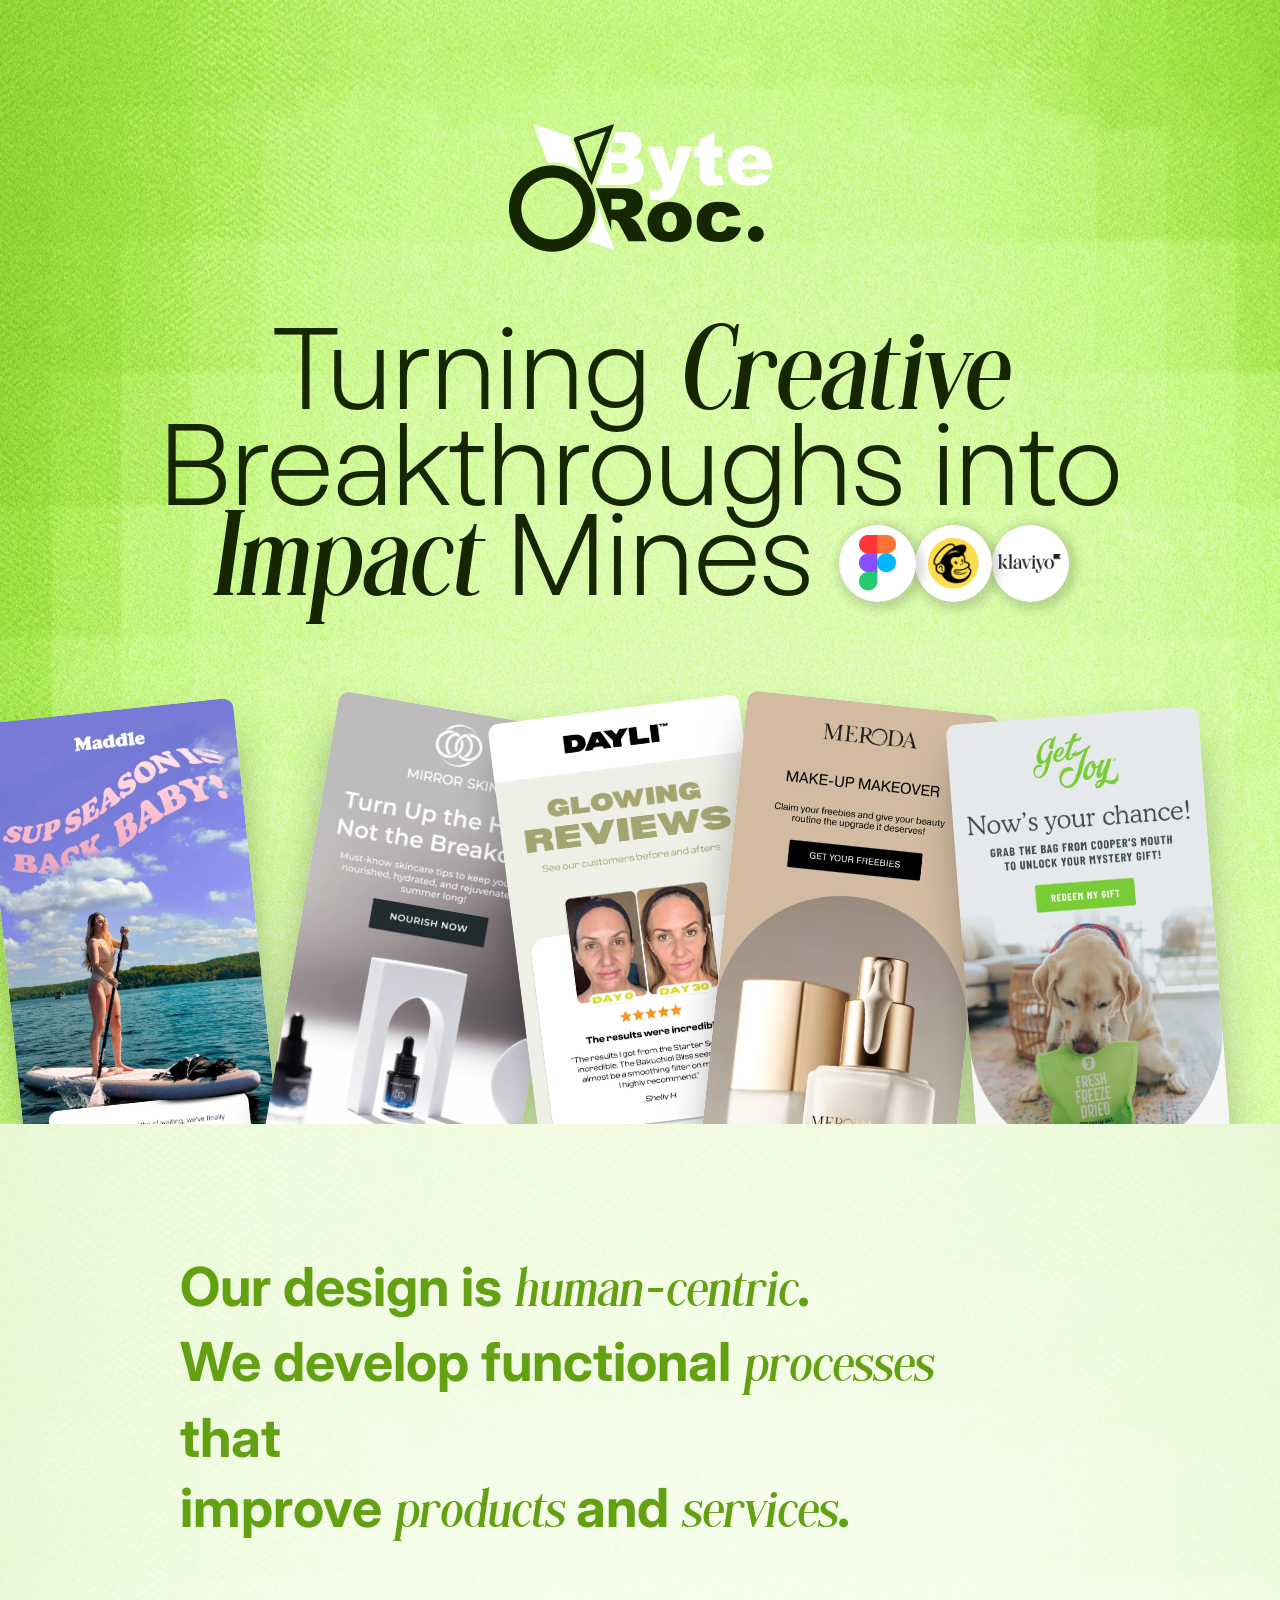
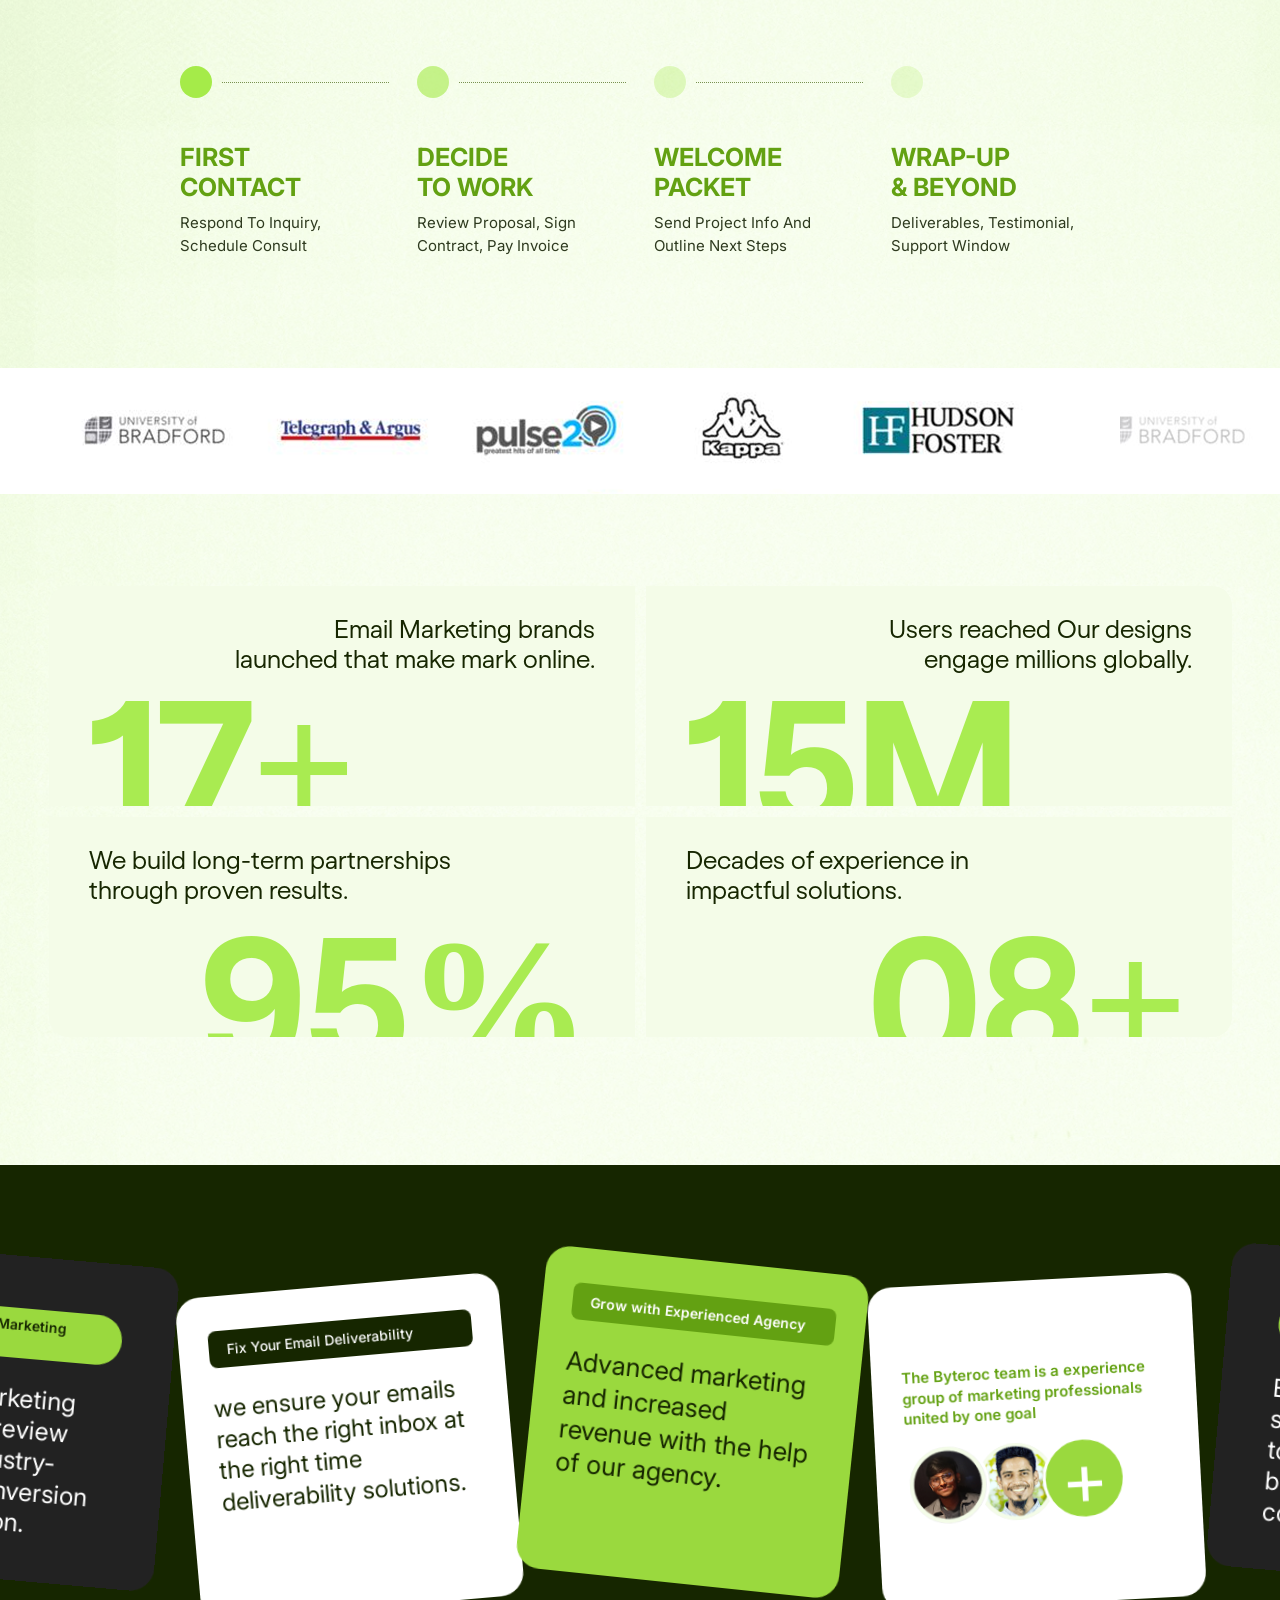
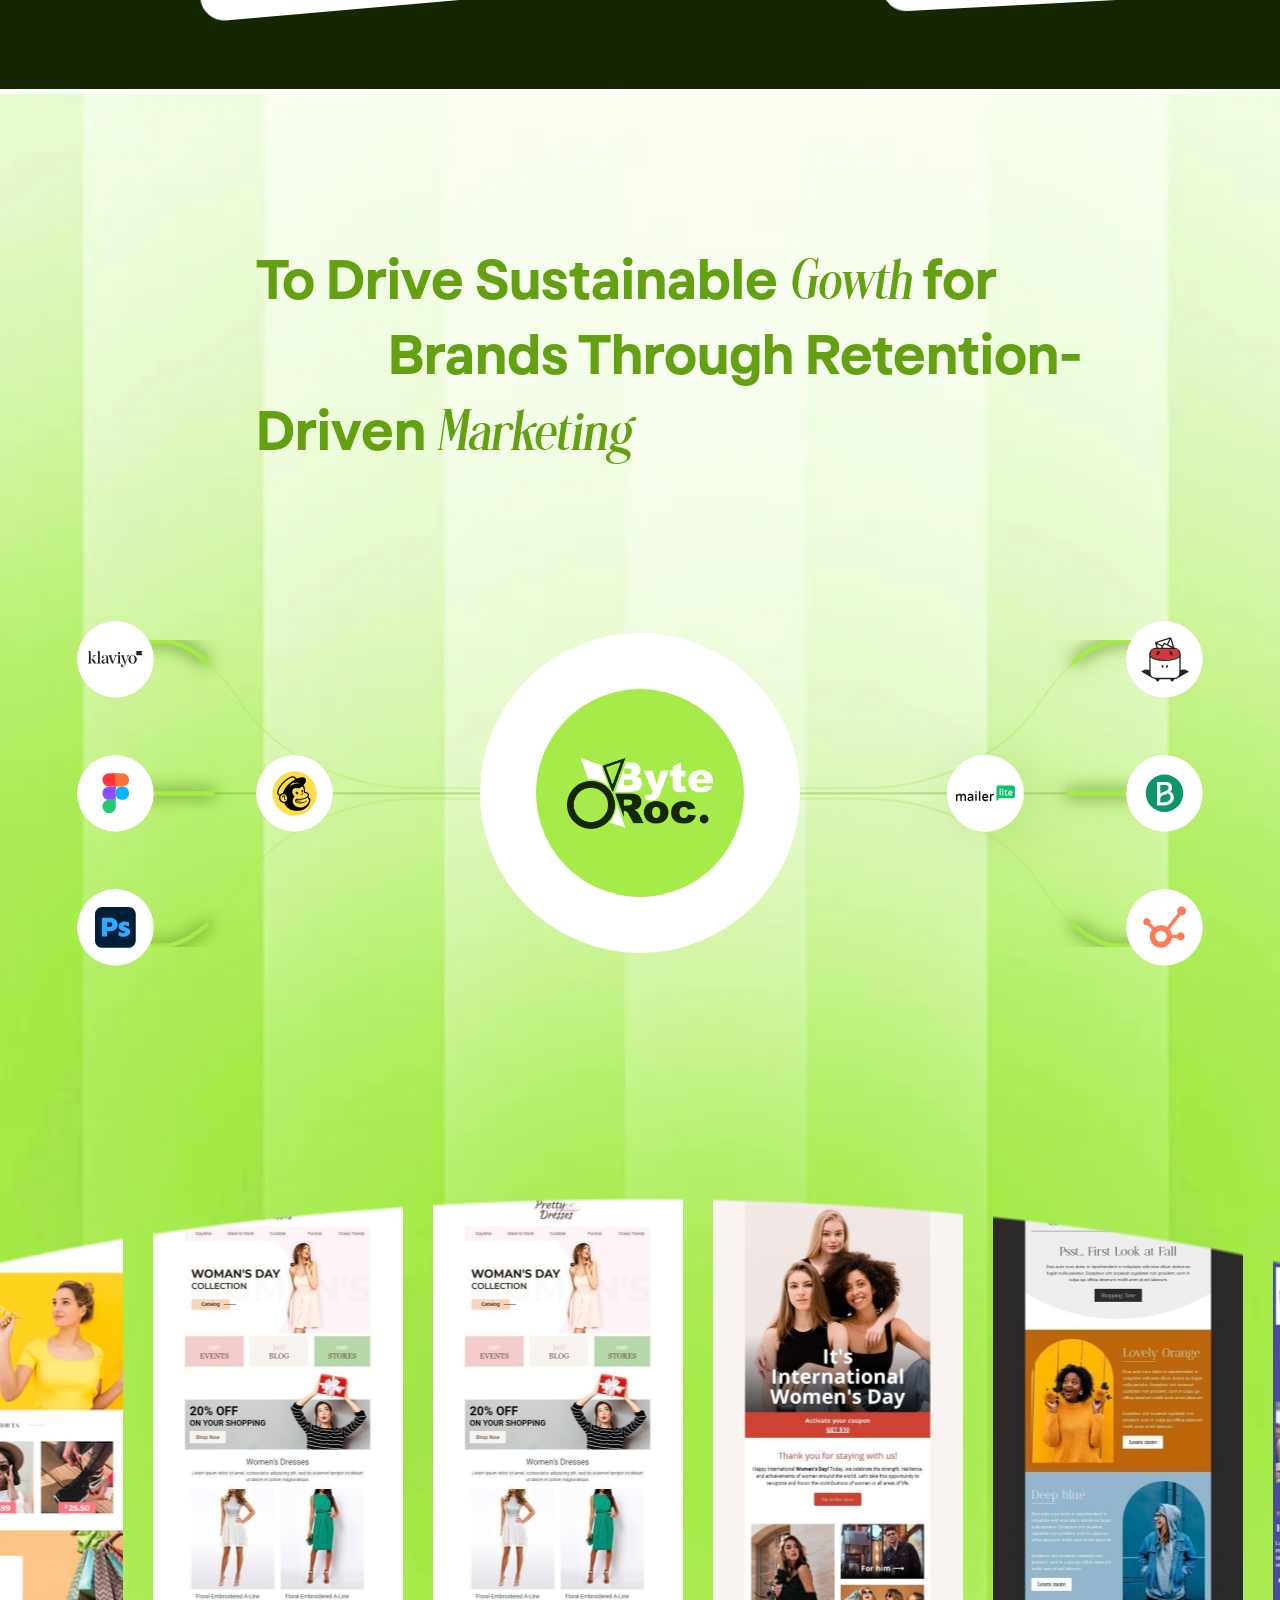
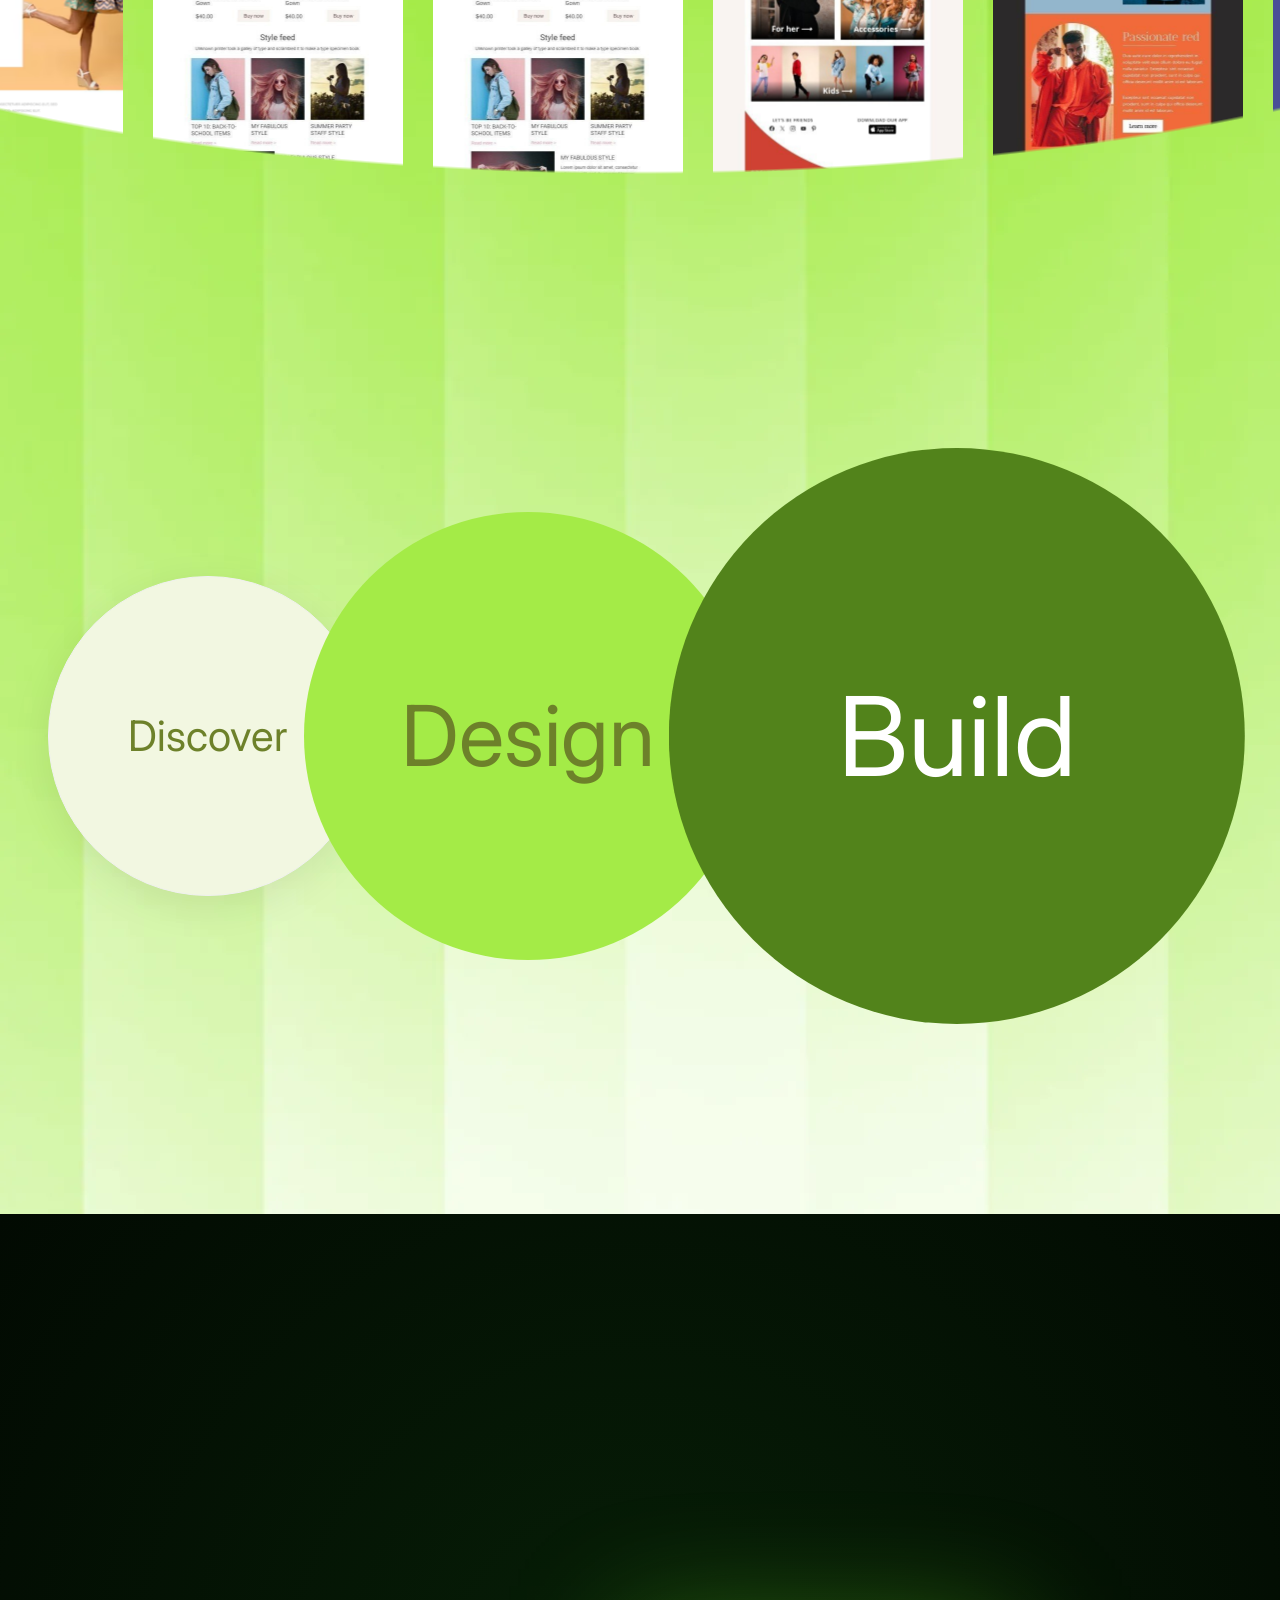
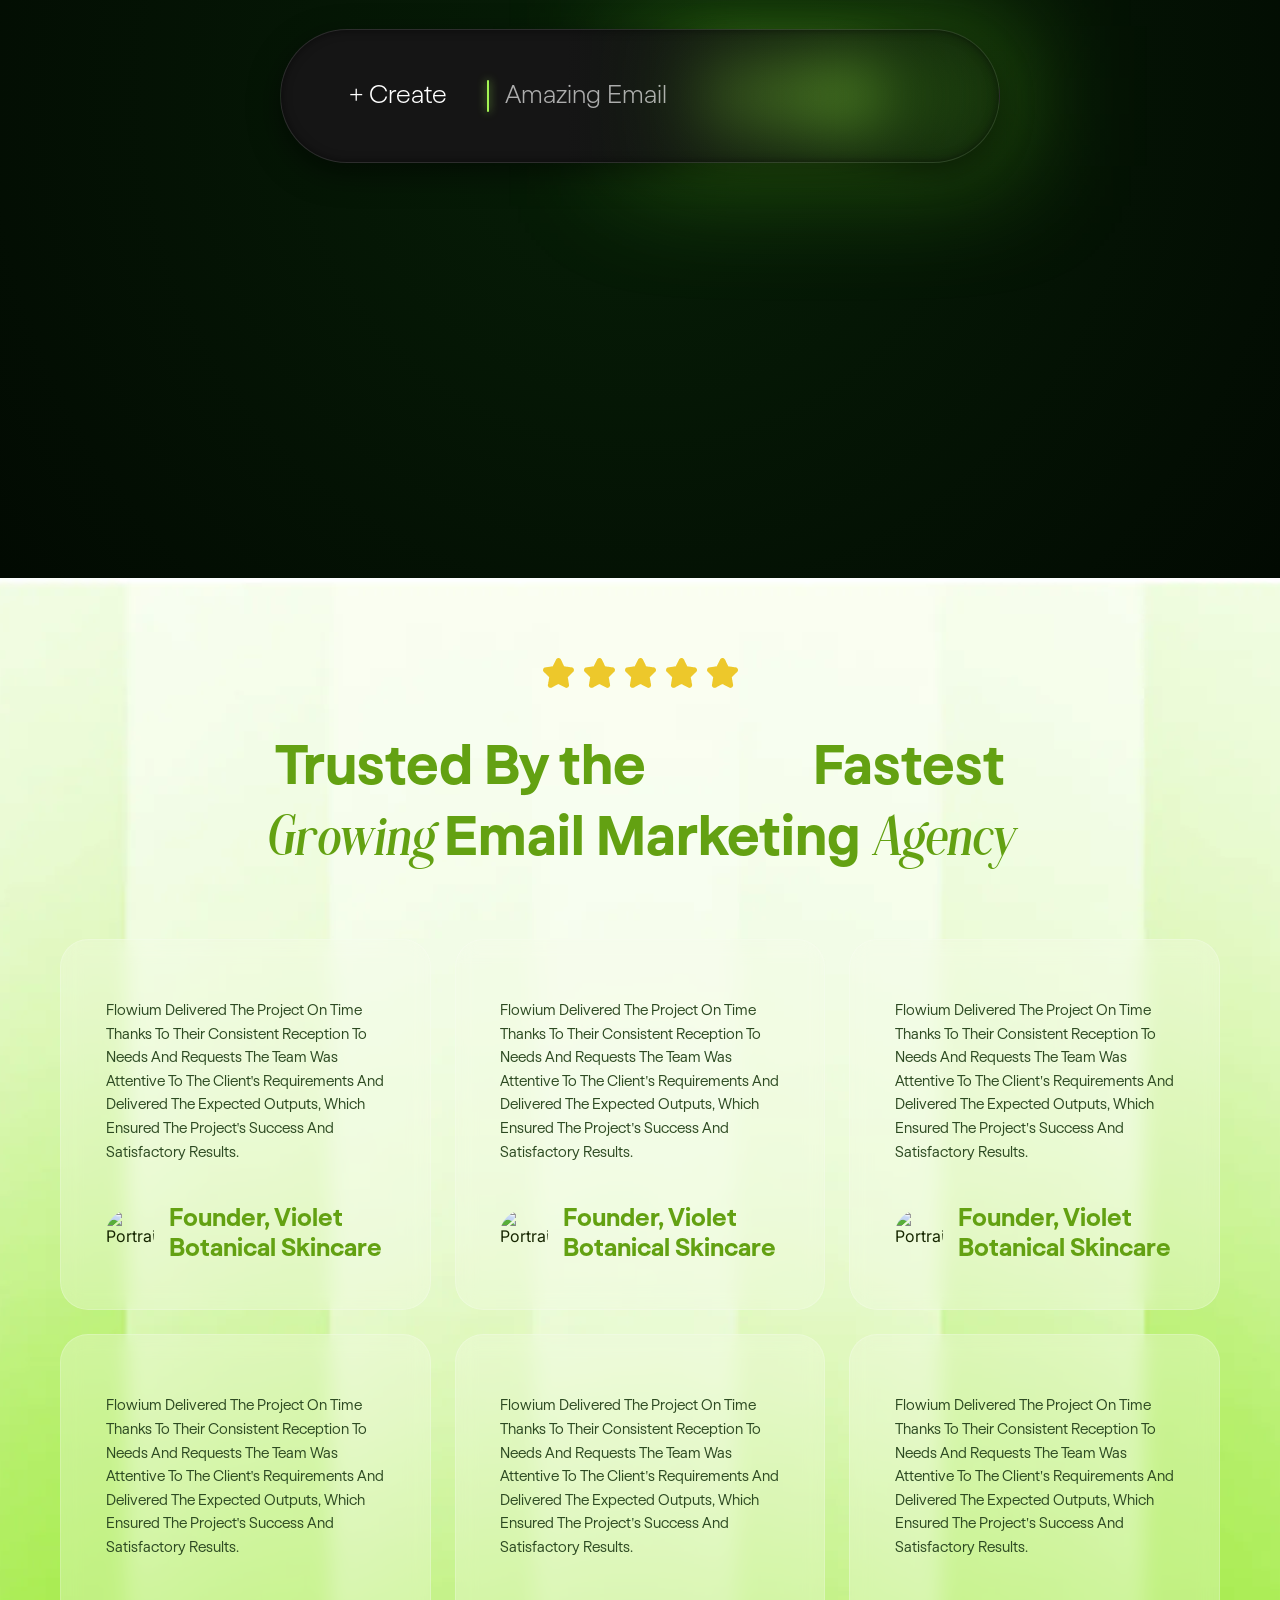
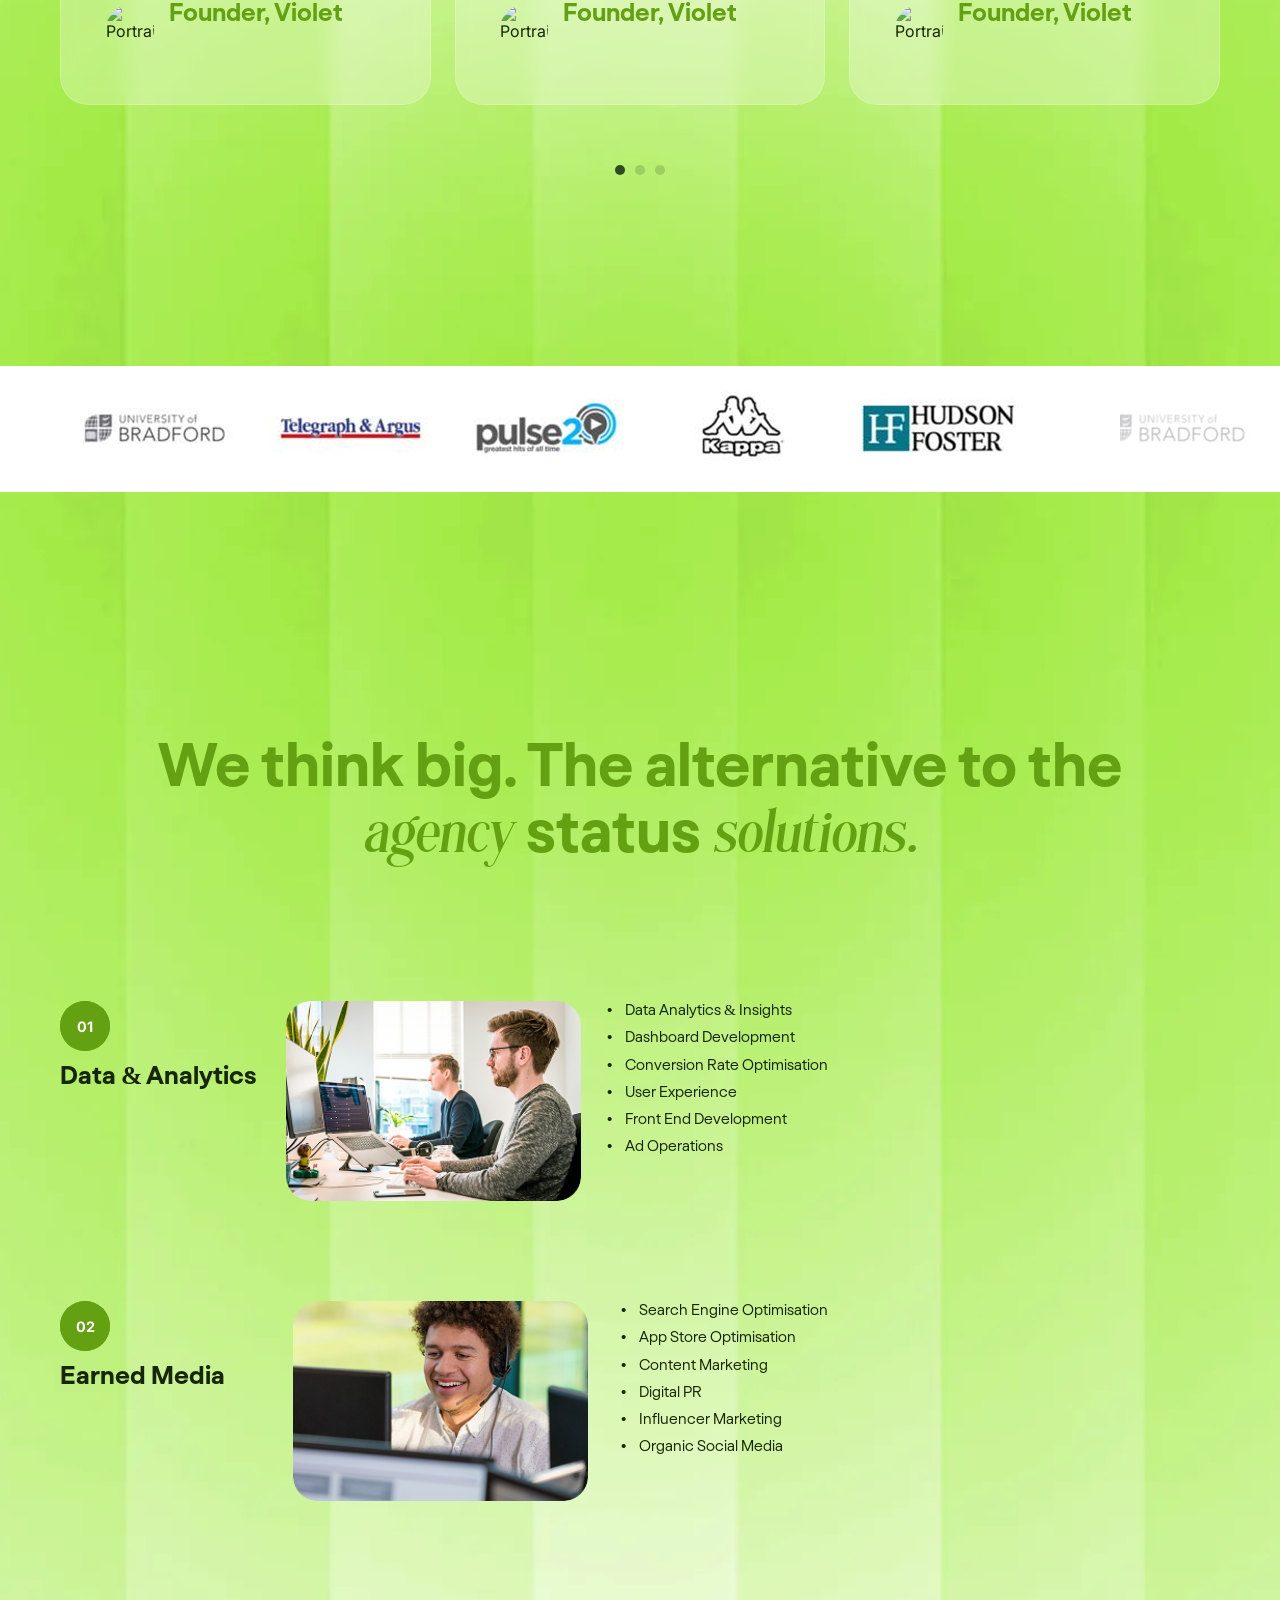
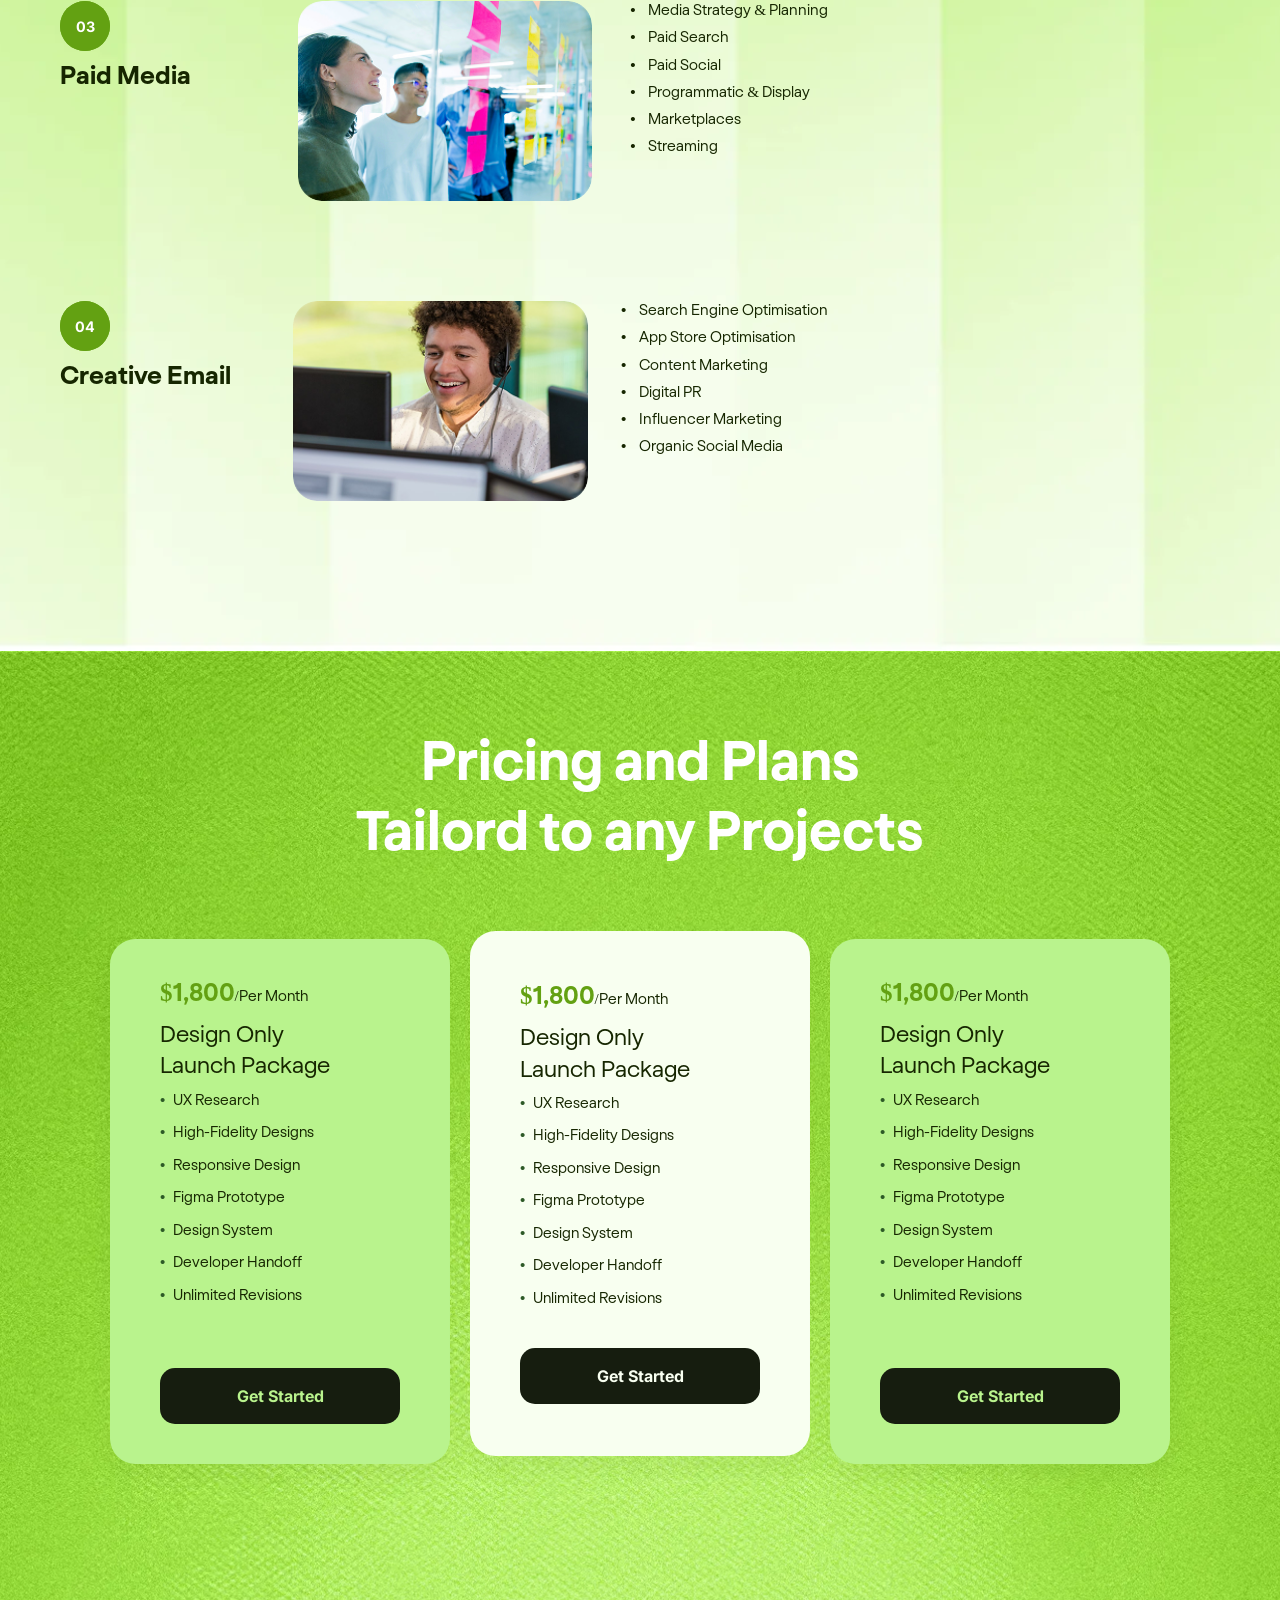
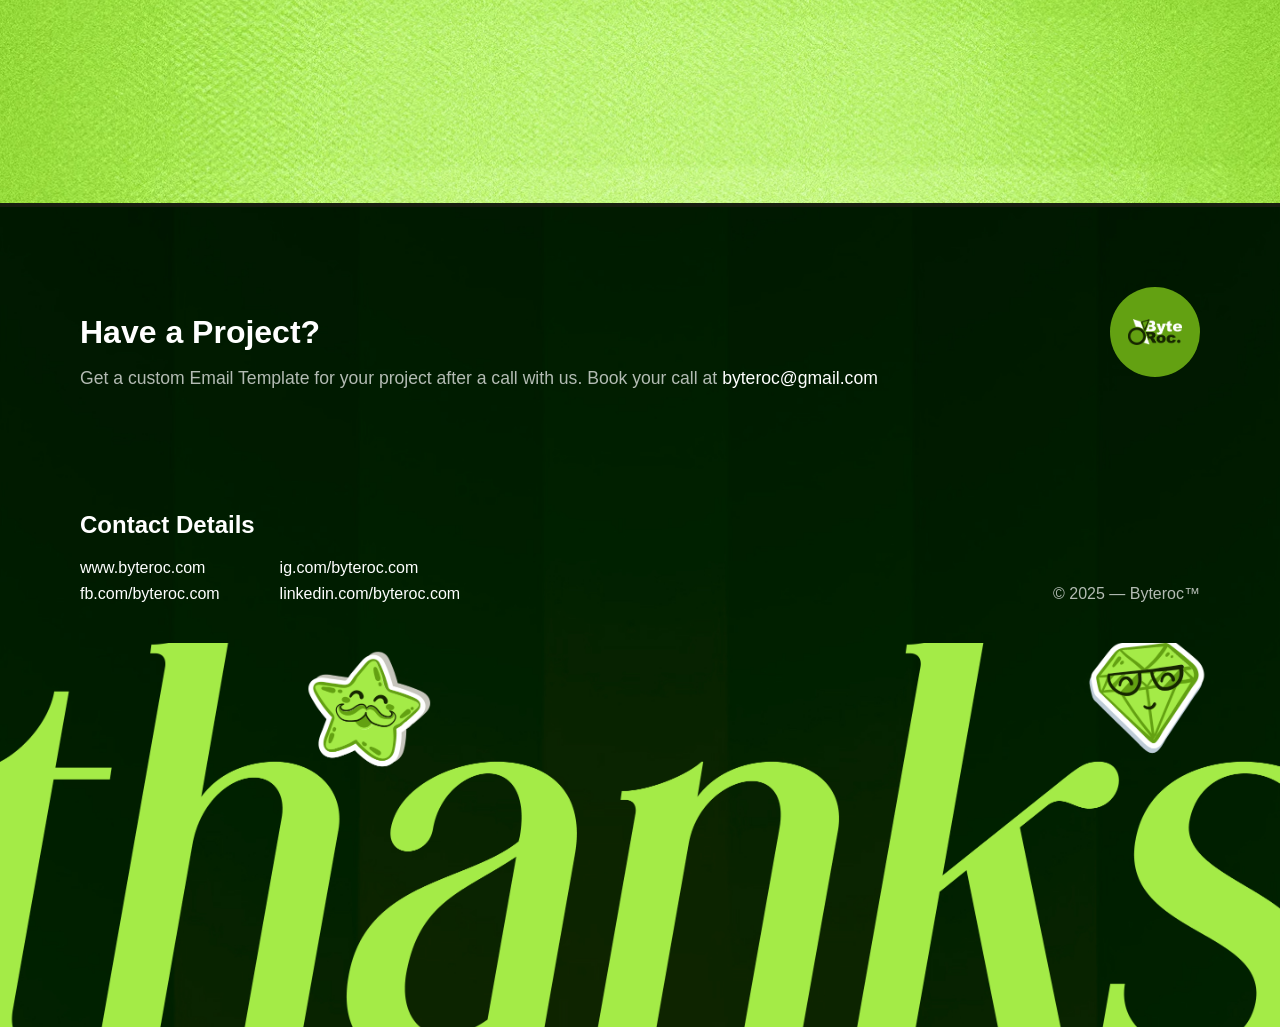
==== commit 15ecffc7: "ui enhancements" ====
--- a/index.html
+++ b/index.html
@@ -5,86 +5,93 @@
     <meta charset="UTF-8" />
     <meta name="viewport" content="width=device-width, initial-scale=1.0" />
     <title>ByteRoc — Creative Breakthroughs into Impact Mines</title>
+
+<script src="https://cdn.jsdelivr.net/npm/locomotive-scroll/bundled/locomotive-scroll.min.js" defer></script>
+    <script src="https://cdnjs.cloudflare.com/ajax/libs/matter-js/0.19.0/matter.min.js"></script>
+
+
     <meta name="description" content="Responsive landing page inspired by the provided ByteRoc design." />
     <link rel="preconnect" href="https://fonts.googleapis.com" />
     <link rel="preconnect" href="https://fonts.gstatic.com" crossorigin />
     <link
         href="https://fonts.googleapis.com/css2?family=Inter:wght@400;500;600;700;800&family=Cormorant+Garamond:wght@400;500;600;700&display=swap"
         rel="stylesheet" />
-    <script src="https://cdnjs.cloudflare.com/ajax/libs/matter-js/0.19.0/matter.min.js"></script>
+
+        
     <link rel="stylesheet" href="css/fonts.css" />
     <link rel="stylesheet" href="css/animations.css" />
     <link rel="stylesheet" href="css/main.css" />
 </head>
 
+
+
+
+
+
+
+
+
 <body>
-    
-
 
     <section id="hero">
-        <img class="main-logo" data-animate src="./assets/main.png" />
+        <img class="main-logo" data-animate src="./assets/main.png" loading="lazy" alt="byteroc"/>
         <div class="hero-headings">
             <h2>Turning <span data-reveal>Creative</span></h2>
             <h2>Breakthroughs into</h2>
             <div class="hero-last-line">
                 <h2><span data-reveal>Impact</span> Mines</h2>
                 <div class="icon-row">
-                    <div><img src="./assets/hero/figma.png" alt="figma icon"></div>
-                    <div><img src="./assets/hero/monkey.png" alt="monkey icon"></div>
-                    <div><img src="./assets/hero/klaviyo.png" alt="klaviyo icon"></div>
+                    <div><img src="./assets/hero/figma.png" alt="figma icon" loading="lazy" ></div>
+                    <div><img src="./assets/hero/monkey.png" alt="monkey icon" loading="lazy" ></div>
+                    <div><img src="./assets/hero/klaviyo.png" alt="klaviyo icon" loading="lazy" ></div>
                 </div>
             </div>
         </div>
 
         <div class="samples-section">
             <div>
-                <img src="./assets/hero/hero1.webp" alt="sample 1" 
-                     data-category="E-Commerce Redesign"
-                     data-title="Nike Global App"
-                     data-stack1="./assets/hero/imageset/first-1.webp" data-stack2="./assets/hero/imageset/first-4.webp" 
-                     data-stack3="./assets/hero/imageset/first-3.webp" data-stack4="./assets/hero/imageset/first-2.webp">
-            </div>
-            
+                <img src="./assets/hero/hero1.webp" alt="sample 1" data-category="E-Commerce Redesign"
+                    data-title="Nike Global App" data-stack1="./assets/hero/imageset/first-1.webp"
+                    data-stack2="./assets/hero/imageset/first-4.webp" data-stack3="./assets/hero/imageset/first-3.webp"
+                    data-stack4="./assets/hero/imageset/first-2.webp" loading="lazy" >
+            </div>
+
             <div>
-                <img src="./assets/hero/hero2.webp" alt="sample 2" 
-                     data-category="Web3 Marketplace"
-                     data-title="Pallet Ross"
-                     data-stack1="./assets/hero/imageset/sec-1.webp" data-stack2="./assets/hero/imageset/sec-2.webp" 
-                     data-stack3="./assets/hero/imageset/sec-3.webp" data-stack4="./assets/hero/imageset/sec-4.webp">
+                <img src="./assets/hero/hero2.webp" alt="sample 2" data-category="Web3 Marketplace"
+                    data-title="Pallet Ross" data-stack1="./assets/hero/imageset/sec-1.webp"
+                    data-stack2="./assets/hero/imageset/sec-2.webp" data-stack3="./assets/hero/imageset/sec-3.webp"
+                    data-stack4="./assets/hero/imageset/sec-4.webp" loading="lazy" >
             </div>
 
             <div>
-                <img src="./assets/hero/hero3.webp" alt="sample 3" 
-                     data-category="Fintech Platform"
-                     data-title="Project Alpha"
-                     data-stack1="./assets/hero/imageset/four-1.webp" data-stack2="./assets/hero/imageset/four-2.webp" 
-                     data-stack3="./assets/hero/imageset/four-3.webp" data-stack4="./assets/hero/imageset/four-4.webp">
+                <img src="./assets/hero/hero3.webp" alt="sample 3" data-category="Fintech Platform"
+                    data-title="Project Alpha" data-stack1="./assets/hero/imageset/four-1.webp"
+                    data-stack2="./assets/hero/imageset/four-2.webp" data-stack3="./assets/hero/imageset/four-3.webp"
+                    data-stack4="./assets/hero/imageset/four-4.webp" loading="lazy" >
             </div>
             <div>
-                <img src="./assets/hero/hero4.webp" alt="sample 4" 
-                     data-category="Brand Identity"
-                     data-title="Project Beta"
-                     data-stack1="./assets/hero/imageset/third-1.webp" data-stack2="./assets/hero/imageset/third-2.webp" 
-                     data-stack3="./assets/hero/imageset/third-3.webp" data-stack4="./assets/hero/imageset/third-4.webp">
+                <img src="./assets/hero/hero4.webp" alt="sample 4" data-category="Brand Identity"
+                    data-title="Project Beta" data-stack1="./assets/hero/imageset/third-1.webp"
+                    data-stack2="./assets/hero/imageset/third-2.webp" data-stack3="./assets/hero/imageset/third-3.webp"
+                    data-stack4="./assets/hero/imageset/third-4.webp" loading="lazy" >
             </div>
             <div>
-                <img src="./assets/hero/hero5.webp" alt="sample 5" 
-                     data-category="SaaS Dashboard"
-                     data-title="Project Gamma"
-                     data-stack1="./assets/hero/imageset/fif-1.webp" data-stack2="./assets/hero/imageset/fif-2.webp" 
-                     data-stack3="./assets/hero/imageset/fif-3.webp" data-stack4="./assets/hero/imageset/fif-4.webp">
+                <img src="./assets/hero/hero5.webp" alt="sample 5" data-category="SaaS Dashboard"
+                    data-title="Project Gamma" data-stack1="./assets/hero/imageset/fif-1.webp"
+                    data-stack2="./assets/hero/imageset/fif-2.webp" data-stack3="./assets/hero/imageset/fif-3.webp"
+                    data-stack4="./assets/hero/imageset/fif-4.webp" loading="lazy" >
             </div>
         </div>
     </section>
 
     <div id="project-modal" class="project-modal">
         <div class="modal-overlay" onclick="closeModal()"></div>
-        
+
         <div class="modal-content-wrapper">
             <div class="modal-top-bar">
                 <button class="btn-close-text" onclick="closeModal()">Close</button>
             </div>
-            
+
             <div class="modal-text-content">
                 <p id="modal-category" class="category-tag">Category</p>
                 <h2 id="modal-title">Project Title</h2>
@@ -98,11 +105,11 @@
         </div>
 
         <div class="modal-stack" id="modal-stack">
-            <img src="" id="modal-stack-1" class="modal-card modal-s1" alt="">
-            <img src="" id="modal-stack-2" class="modal-card modal-s2" alt="">
-            <img src="" id="modal-stack-3" class="modal-card modal-s3" alt="">
-            <img src="" id="modal-stack-4" class="modal-card modal-s4" alt="">
-            <img src="" id="modal-center-image" class="modal-main" alt="Clicked Artwork">
+            <img src="" id="modal-stack-1" class="modal-card modal-s1"loading="lazy"  alt="">
+            <img src="" id="modal-stack-2" class="modal-card modal-s2"loading="lazy"  alt="">
+            <img src="" id="modal-stack-3" class="modal-card modal-s3"loading="lazy"  alt="">
+            <img src="" id="modal-stack-4" class="modal-card modal-s4"loading="lazy"  alt="">
+            <img src="" id="modal-center-image" class="modal-main" loading="lazy"  alt="Clicked Artwork">
         </div>
     </div>
 
@@ -187,10 +194,11 @@
 
 
 
+
+
     <section class="scrolling-section">
-        <div class="scrolling-track">
-
-            <!-- <div class="card card-img tilt-1"></div> -->
+        <div class="scrolling-track" id="scrolling-track">
+
 
             <div class="card card-dark tilt-2">
                 <div class="badge-green">FREE Email Marketing Audit</div>
@@ -210,13 +218,12 @@
             <div class="card card-team tilt-5">
                 <p>The Byteroc team is a experience group of marketing professionals united by one goal</p>
                 <div class="avatars">
-                    <img src="assets/what-2.png" alt="Team member" class="avatar" style="z-index: 3;">
-                    <img src="assets/what-3.png" alt="Team member" class="avatar" style="z-index: 2;">
+                    <img src="assets/what-2.png" alt="" class="avatar"loading="lazy"  style="z-index: 3;">
+                    <img src="assets/what-3.png" alt="" class="avatar"loading="lazy"  style="z-index: 2;">
                     <div class="avatar-btn">+</div>
                 </div>
             </div>
 
-            <!-- <div class="card card-img tilt-1"></div> -->
 
             <div class="card card-dark tilt-2">
                 <div class="badge-green">FREE Email Marketing Audit</div>
@@ -236,14 +243,17 @@
             <div class="card card-team tilt-5">
                 <p>The Byteroc team is a experience group of marketing professionals united by one goal</p>
                 <div class="avatars">
-                    <img src="assets/what-2.png" alt="Team member" class="avatar" style="z-index: 3;">
-                    <img src="assets/what-3.png" alt="Team member" class="avatar" style="z-index: 2;">
+                    <img src="assets/what-2.png" alt="" loading="lazy" class="avatar" style="z-index: 3;">
+                    <img src="assets/what-3.png" alt="" loading="lazy" class="avatar" style="z-index: 2;">
                     <div class="avatar-btn">+</div>
                 </div>
             </div>
 
         </div>
     </section>
+
+
+
 
     <section class="process">
         <h1>
@@ -433,7 +443,7 @@
             <div class="middle">
                 <div>
                     <div>
-                        <img src="/assets/main.png" alt="ByteRoc logo">
+                        <img src="/assets/main.png"loading="lazy"  alt="ByteRoc logo">
                     </div>
                 </div>
                 <div class="vine">
@@ -632,54 +642,54 @@
         </div>
 
         <div class="curve-section">
-            <div class="boxes-viewport" id="boxes-viewport">
-                <div class="scroll-track" id="track">
-                    <div class="curve-box" style="background-image: url('assets/carasoul/carasoul-1.png')"></div>
-                    <div class="curve-box" style="background-image: url('assets/carasoul/carasoul-2.png')"></div>
-                    <div class="curve-box" style="background-image: url('assets/carasoul/carasoul-3.png')"></div>
-                    <div class="curve-box" style="background-image: url('assets/carasoul/carasoul-4.png')"></div>
-                    <div class="curve-box" style="background-image: url('assets/carasoul/carasoul-5.png')"></div>
-                    <div class="curve-box" style="background-image: url('assets/carasoul/carasoul-1.png')"></div>
-                </div>
-            </div>
-        </div>
-
-
-        <div class="three-moto" id="motoContainer" aria-label="Discover, Design, Build">
-            <div class="moto-item moto-item--discover">
-                <div class="circle">Discover</div>
-            </div>
-            <div class="moto-item moto-item--design">
-                <div class="circle">Design</div>
-            </div>
-            <div class="moto-item moto-item--build">
-                <div class="circle">Build</div>
-            </div>
-        </div>
-
-
-<section class="glow" id="glowSection">
-    <div class="component-wrapper" id="pillWrapper">
-      <div class="glow-spread"></div>
-      <div class="glow-core"></div>
-
-      <div class="search-pill">
-        <button class="create-btn">
-          <span>+</span> Create
-        </button>
-
-        <div class="divider-gg"></div>
-
-        <input type="text" class="input-field" placeholder="Amazing Email" autocomplete="off">
-      </div>
+            <div class="carousel-wrapper" id="carousel-wrapper">
+
+                <div class="boxes-viewport masked-layer">
+                    <div class="scroll-track" id="track-masked"></div>
+                </div>
+
+                <div class="boxes-viewport unmasked-layer">
+                    <div class="scroll-track" id="track-unmasked"></div>
+                </div>
+
+            </div>
+        </div>
+
+
+  <div class="three-ball">
+
+    <div class="moto-container">
+      <div class="moto-circle first">Discover</div>
+      <div class="moto-circle second">Design</div>
+      <div class="moto-circle third">Build</div>
     </div>
-  </section>
+  </div>
+        <section class="glow" id="glowSection">
+            <div class="component-wrapper" id="pillWrapper">
+                <div class="glow-spread"></div>
+                <div class="glow-core"></div>
+
+                <div class="search-pill">
+                    <button class="create-btn">
+                        <span>+</span> Create
+                    </button>
+
+                    <div class="divider-gg"></div>
+
+                    <input type="text" class="input-field" placeholder="Amazing Email" autocomplete="off">
+                </div>
+            </div>
+        </section>
     </section>
+
+
+
+
     <section class="testimonial">
 
         <div class="testimonial-container">
             <header class="testimonial-header">
-                <img src="assets/stars.png" class="star-rating " alt="">
+                <img src="assets/stars.png" class="star-rating "loading="lazy"  alt="">
                 <h2 class="main-title">
                     Trusted By the <span data-reveal class="serif-italic">World's</span> Fastest<br>
                     <span data-reveal class="serif-italic">Growing</span> Email Marketing <span data-reveal
@@ -700,7 +710,7 @@
                         Success And Satisfactory Results.
                     </p>
                     <footer class="author-info">
-                        <img src="https://i.pravatar.cc/100?u=1" alt="Portrait" class="author-img">
+                        <img src="https://i.pravatar.cc/100?u=1" alt="Portrait" class="author-img" loading="lazy" >
                         <div class="author-meta">
                             <strong class="author-name">Founder, Violet</strong>
                             <span data-reveal class="author-brand">Botanical Skincare</span>
@@ -719,7 +729,7 @@
                         Success And Satisfactory Results.
                     </p>
                     <footer class="author-info">
-                        <img src="https://i.pravatar.cc/100?u=2" alt="Portrait" class="author-img">
+                        <img src="https://i.pravatar.cc/100?u=2" alt="Portrait" loading="lazy" class="author-img">
                         <div class="author-meta">
                             <strong class="author-name">Founder, Violet</strong>
                             <span data-reveal class="author-brand">Botanical Skincare</span>
@@ -738,7 +748,7 @@
                         Success And Satisfactory Results.
                     </p>
                     <footer class="author-info">
-                        <img src="https://i.pravatar.cc/100?u=3" alt="Portrait" class="author-img">
+                        <img src="https://i.pravatar.cc/100?u=3" alt="Portrait" class="author-img"loading="lazy" >
                         <div class="author-meta">
                             <strong class="author-name">Founder, Violet</strong>
                             <span data-reveal class="author-brand">Botanical Skincare</span>
@@ -757,7 +767,7 @@
                         Success And Satisfactory Results.
                     </p>
                     <footer class="author-info">
-                        <img src="https://i.pravatar.cc/100?u=4" alt="Portrait" class="author-img">
+                        <img src="https://i.pravatar.cc/100?u=4" alt="Portrait" class="author-img"loading="lazy" >
                         <div class="author-meta">
                             <strong class="author-name">Founder, Violet</strong>
                             <span data-reveal class="author-brand">Botanical Skincare</span>
@@ -776,7 +786,7 @@
                         Success And Satisfactory Results.
                     </p>
                     <footer class="author-info">
-                        <img src="https://i.pravatar.cc/100?u=5" alt="Portrait" class="author-img">
+                        <img src="https://i.pravatar.cc/100?u=5" alt="Portrait" class="author-img"loading="lazy" >
                         <div class="author-meta">
                             <strong class="author-name">Founder, Violet</strong>
                             <span data-reveal class="author-brand">Botanical Skincare</span>
@@ -795,7 +805,7 @@
                         Success And Satisfactory Results.
                     </p>
                     <footer class="author-info">
-                        <img src="https://i.pravatar.cc/100?u=6" alt="Portrait" class="author-img">
+                        <img src="https://i.pravatar.cc/100?u=6" alt="Portrait" class="author-img"loading="lazy" >
                         <div class="author-meta">
                             <strong class="author-name">Founder, Violet</strong>
                             <span data-reveal class="author-brand">Botanical Skincare</span>
@@ -837,7 +847,7 @@
                         </div>
                     </div>
                     <div class="col-img">
-                        <img src="assets/plan1.png" alt="Data">
+                        <img src="assets/plan1.png" alt="Data"loading="lazy" >
                     </div>
                     <div class="col-list">
                         <ul>
@@ -860,7 +870,7 @@
                         </div>
                     </div>
                     <div class="col-img">
-                        <img src="assets/plan2.png" alt="Media">
+                        <img src="assets/plan2.png" alt="Media"loading="lazy" >
                     </div>
                     <div class="col-list">
                         <ul>
@@ -883,7 +893,7 @@
                         </div>
                     </div>
                     <div class="col-img">
-                        <img src="assets/plan3.png" alt="Paid">
+                        <img src="assets/plan3.png" alt="Paid"loading="lazy" >
                     </div>
                     <div class="col-list">
                         <ul>
@@ -906,7 +916,7 @@
                         </div>
                     </div>
                     <div class="col-img">
-                        <img src="assets/plan2.png" alt="Email">
+                        <img src="assets/plan2.png" alt="Email"loading="lazy" >
                     </div>
                     <div class="col-list">
                         <ul>
@@ -990,13 +1000,13 @@
                 <div class="footer-top">
                     <div>
 
-                    <h2>Have a Project?</h2>
-                    <p>Get a custom Email Template for your project after a call with us. Book your call at <a
-                            href="mailto:byteroc@gmail.com">byteroc@gmail.com</a></p>
+                        <h2>Have a Project?</h2>
+                        <p>Get a custom Email Template for your project after a call with us. Book your call at <a
+                                href="mailto:byteroc@gmail.com">byteroc@gmail.com</a></p>
                     </div>
                     <div class="footer-logo">
-                        
-                        <img  src="./assets/main.png" alt="">
+
+                        <img src="./assets/main.png" alt="">
                     </div>
                 </div>
 
@@ -1025,6 +1035,17 @@
         <div class="thanks"></div>
     </section>
 
+    <script>
+    document.addEventListener("DOMContentLoaded", function() {
+            const scrollContainer = document.querySelector('[data-scroll-container]');
+            if (typeof LocomotiveScroll !== 'undefined' && scrollContainer) {
+                const scroll = new LocomotiveScroll({
+                    el: scrollContainer,
+                    smooth: true
+                });
+            }
+        });
+</script>
 
     <script src="js/animations.js"></script>
     <script src="js/hero.js"></script>
--- a/css/animations.css
+++ b/css/animations.css
@@ -1,3 +1,4 @@
+
 :root {
   --ease-elegant: cubic-bezier(0.2, 0.65, 0.2, 1);
   --dur: 700ms;
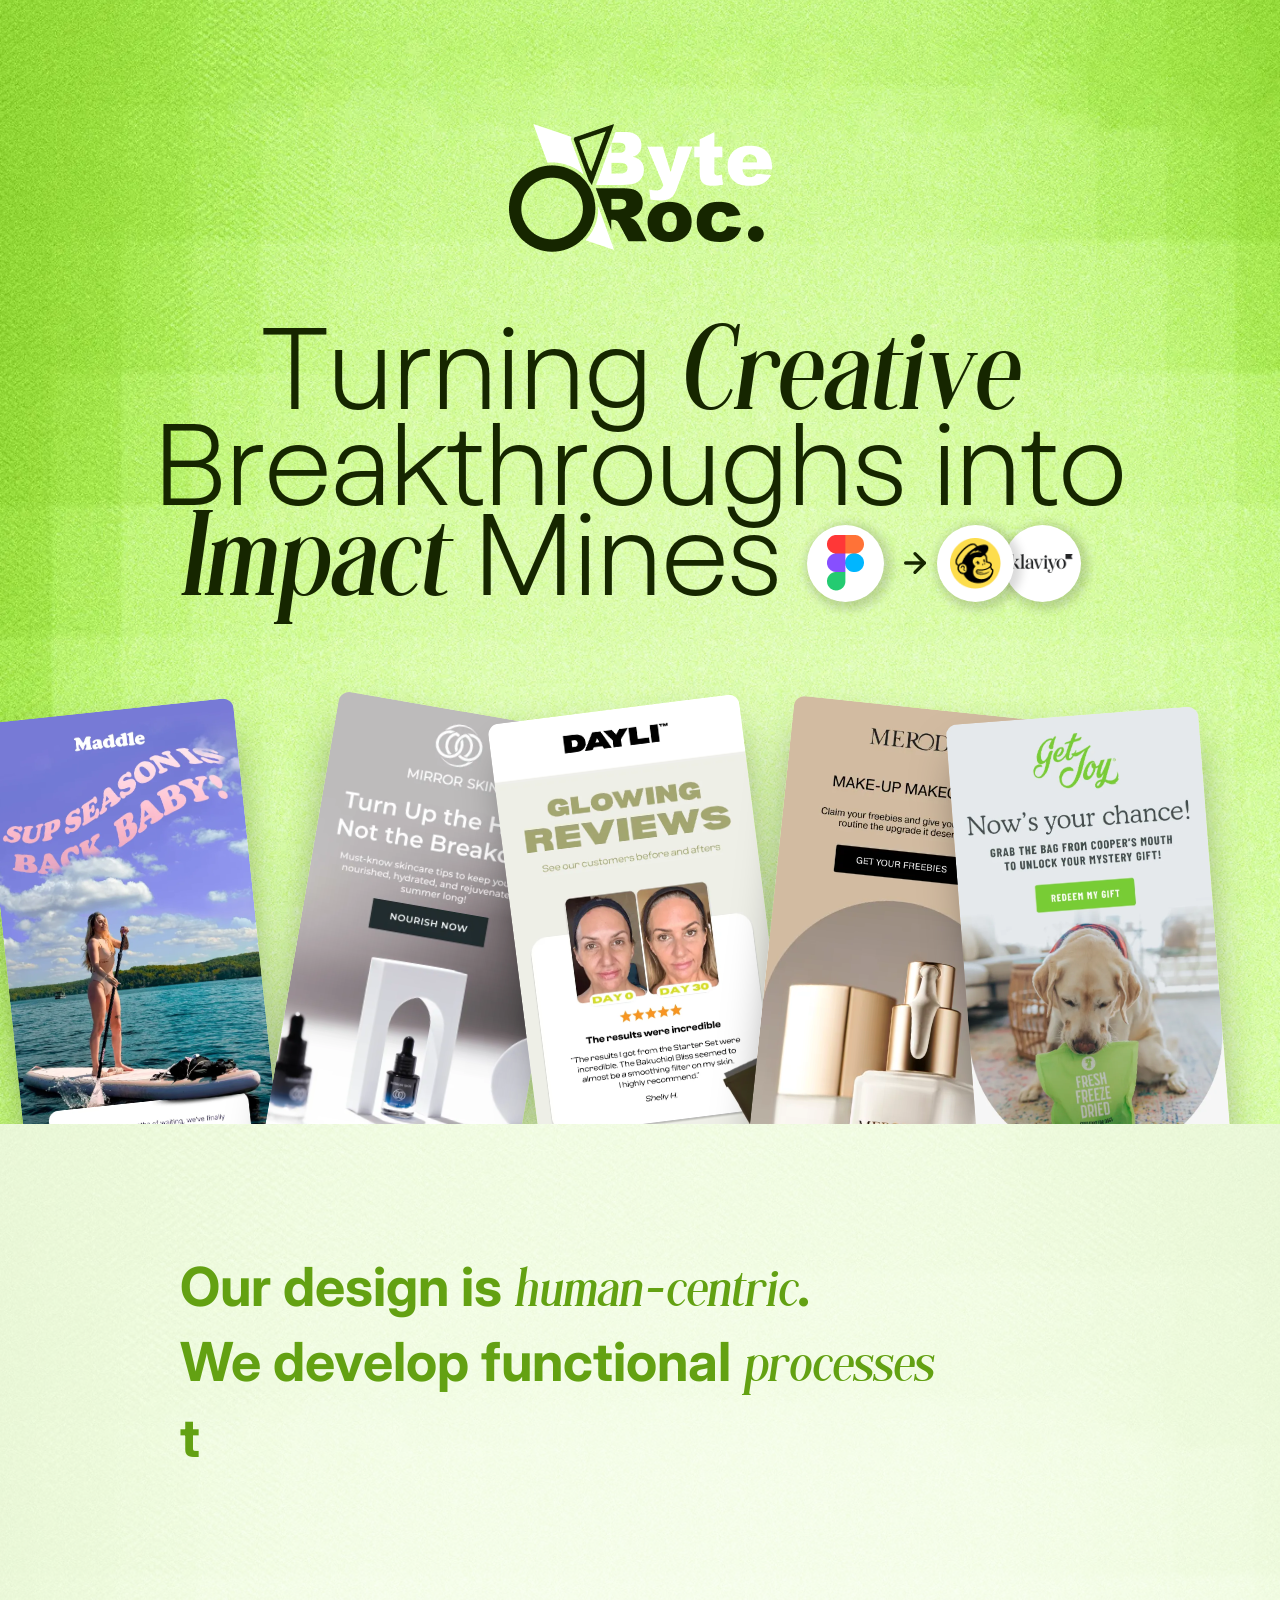
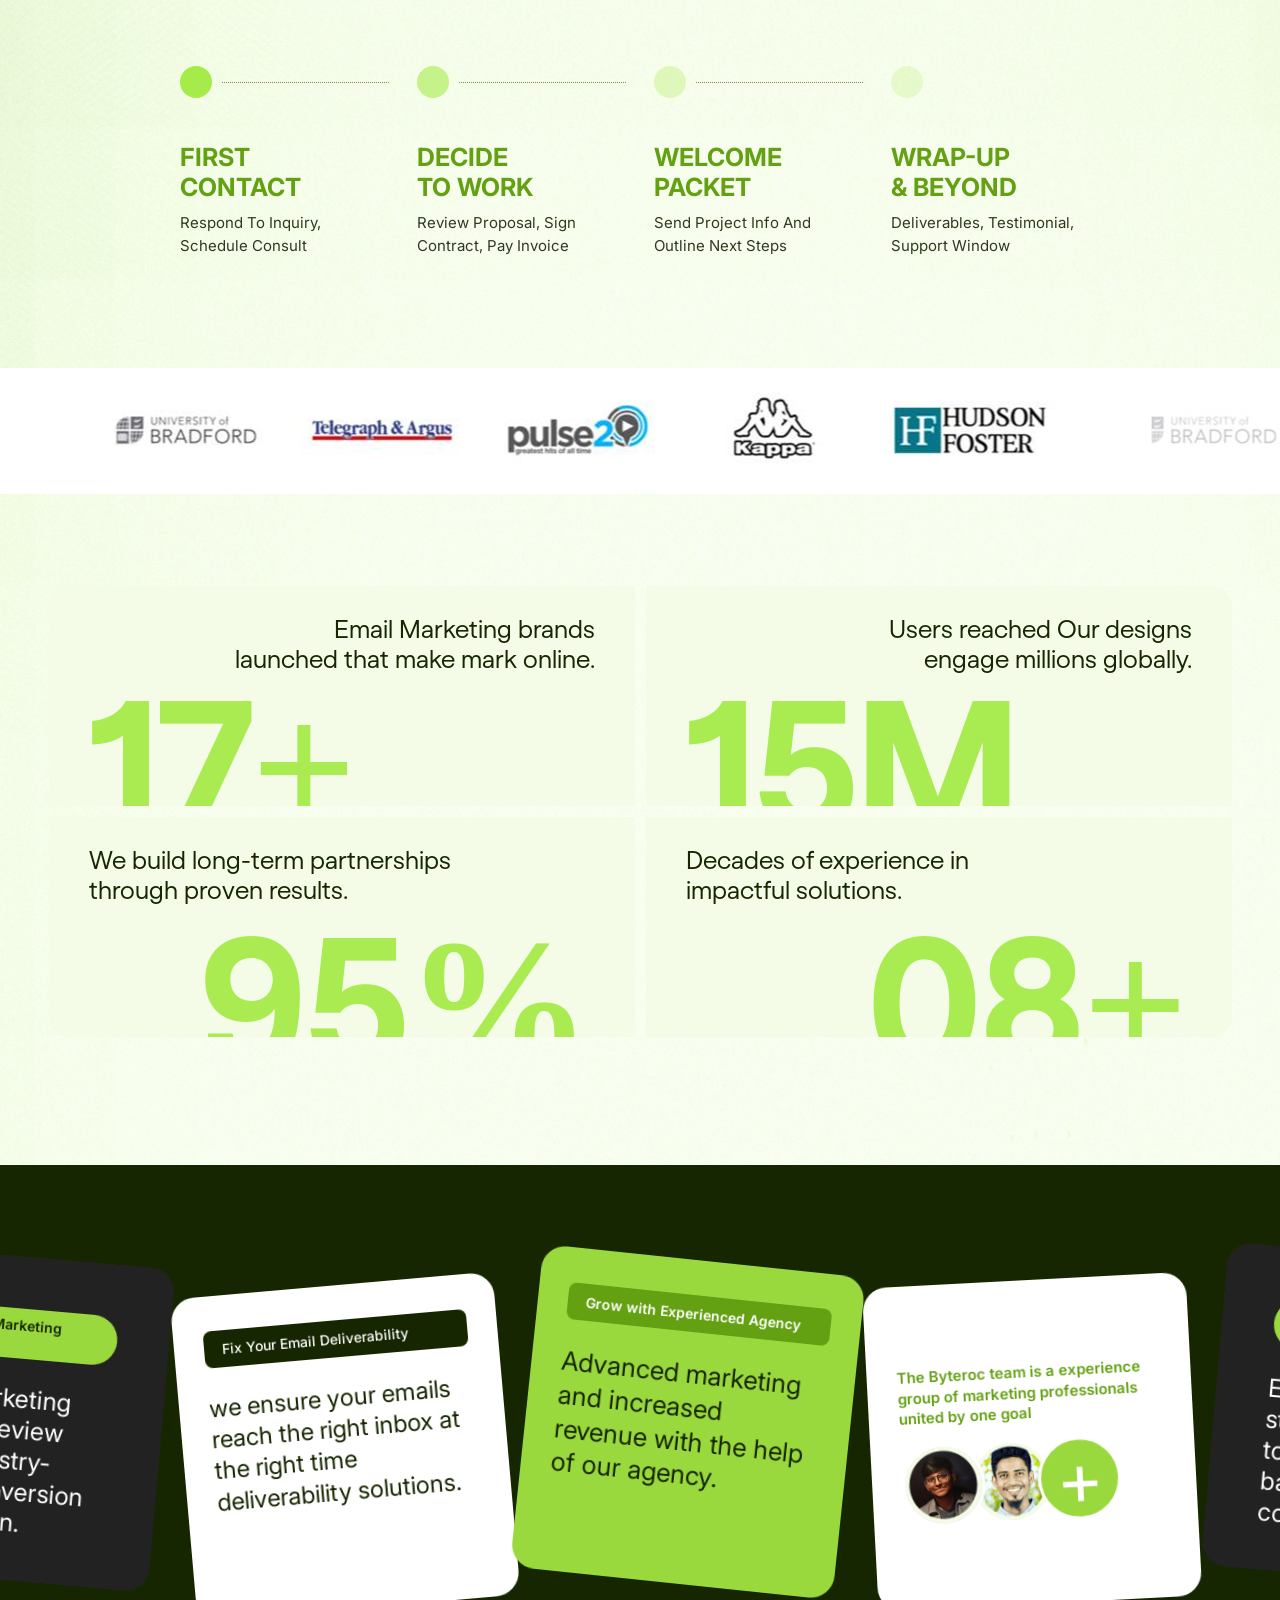
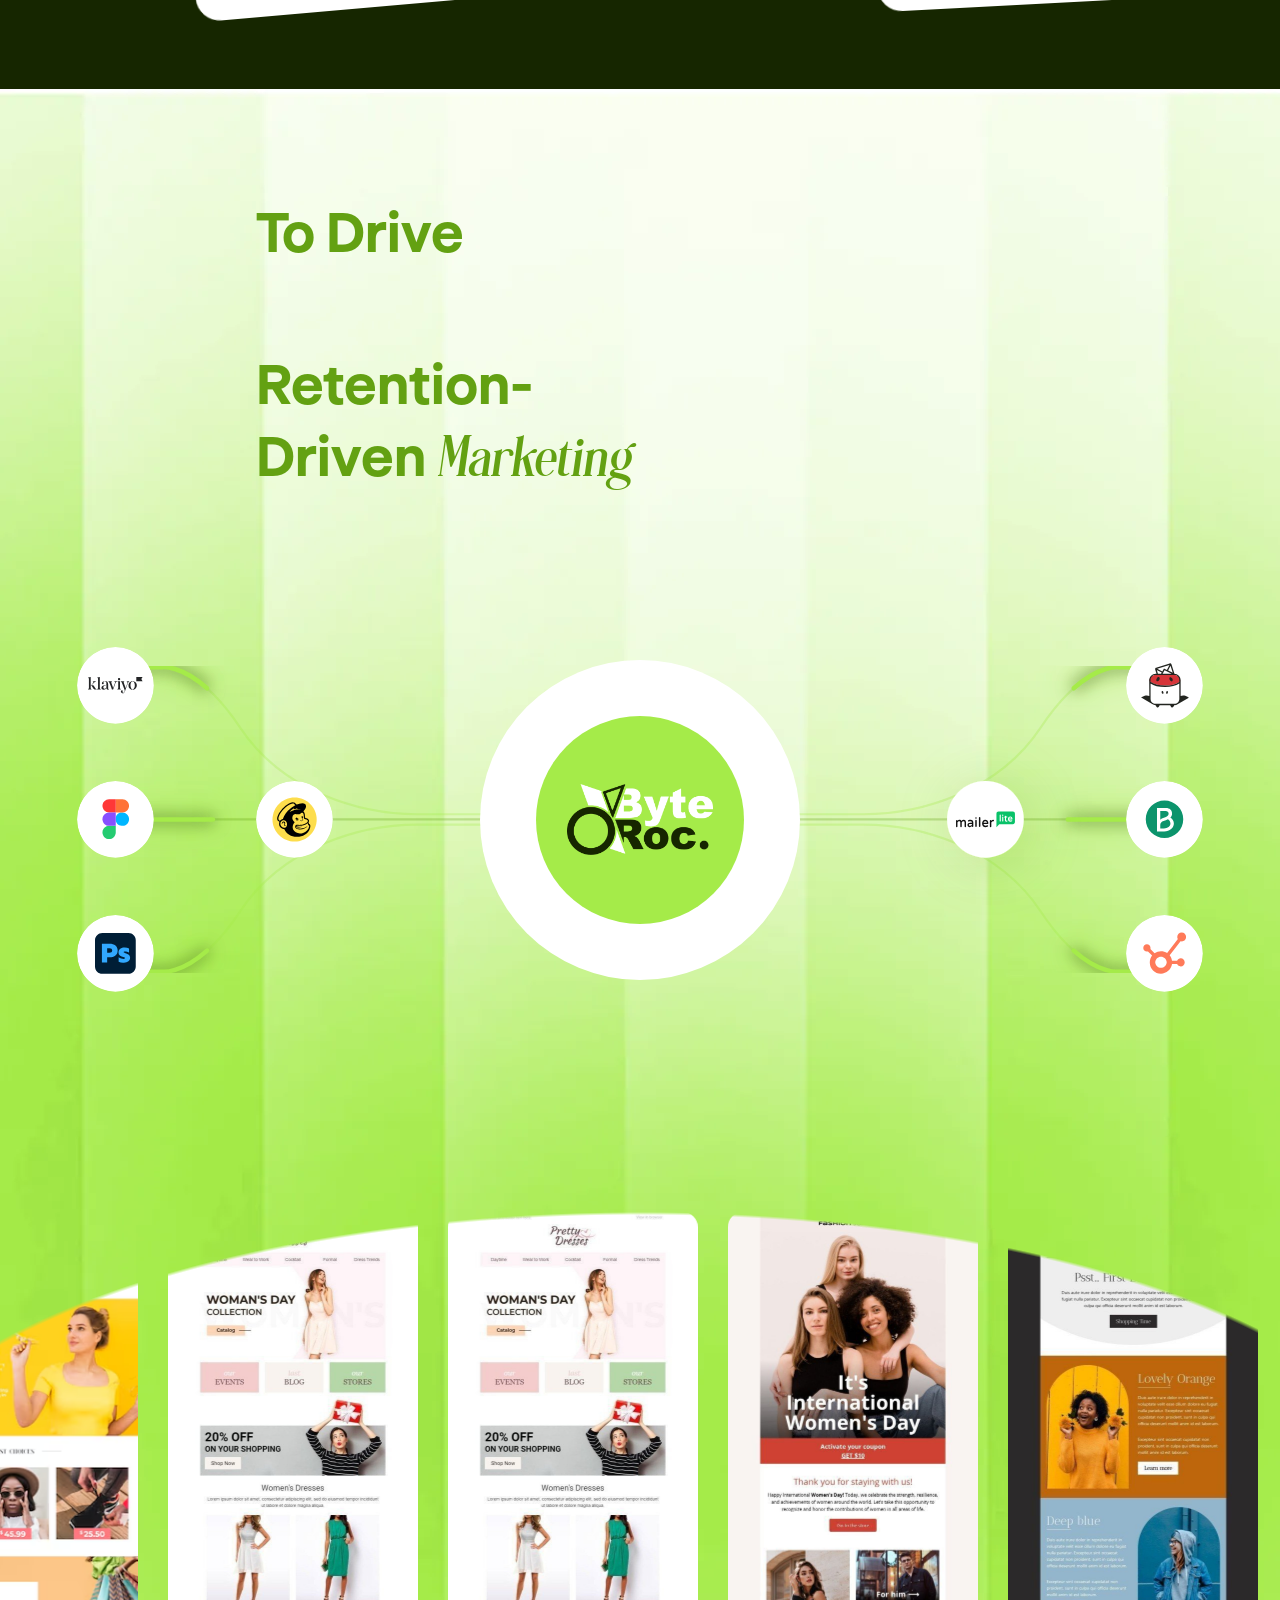
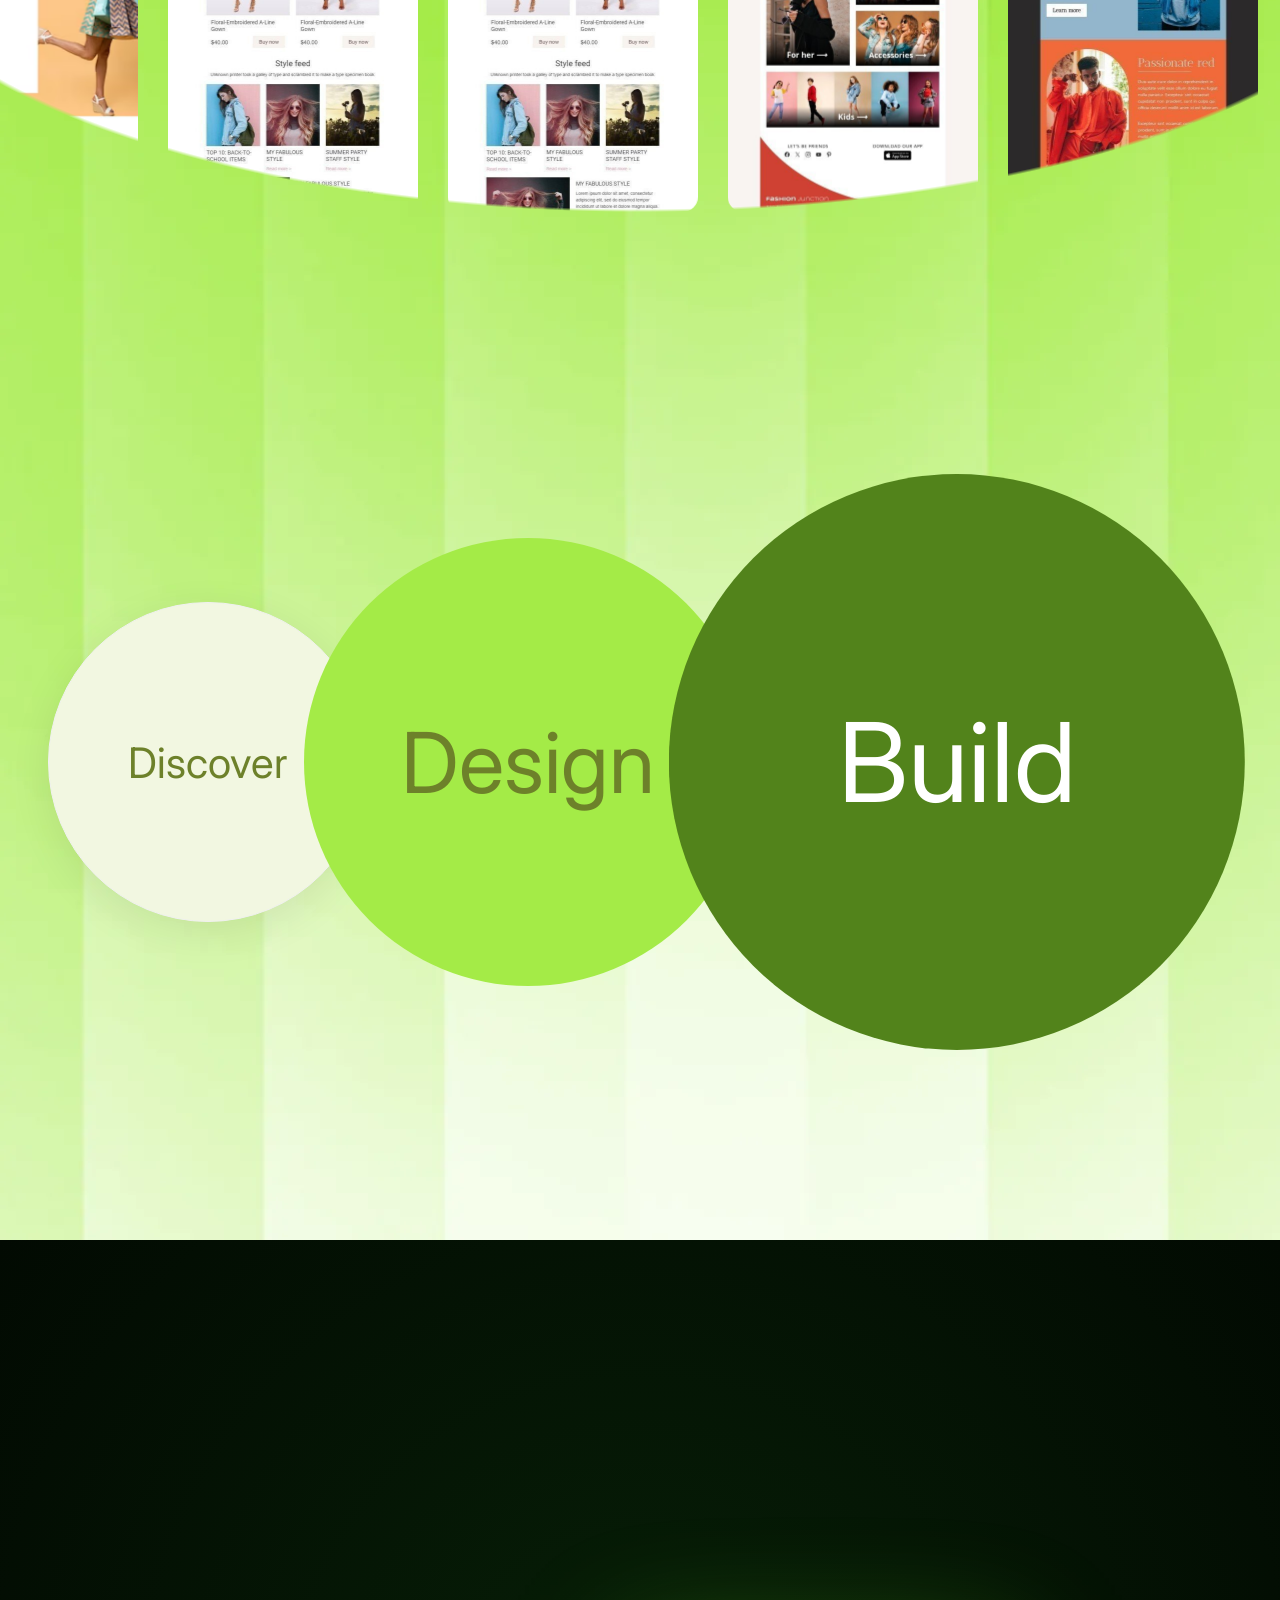
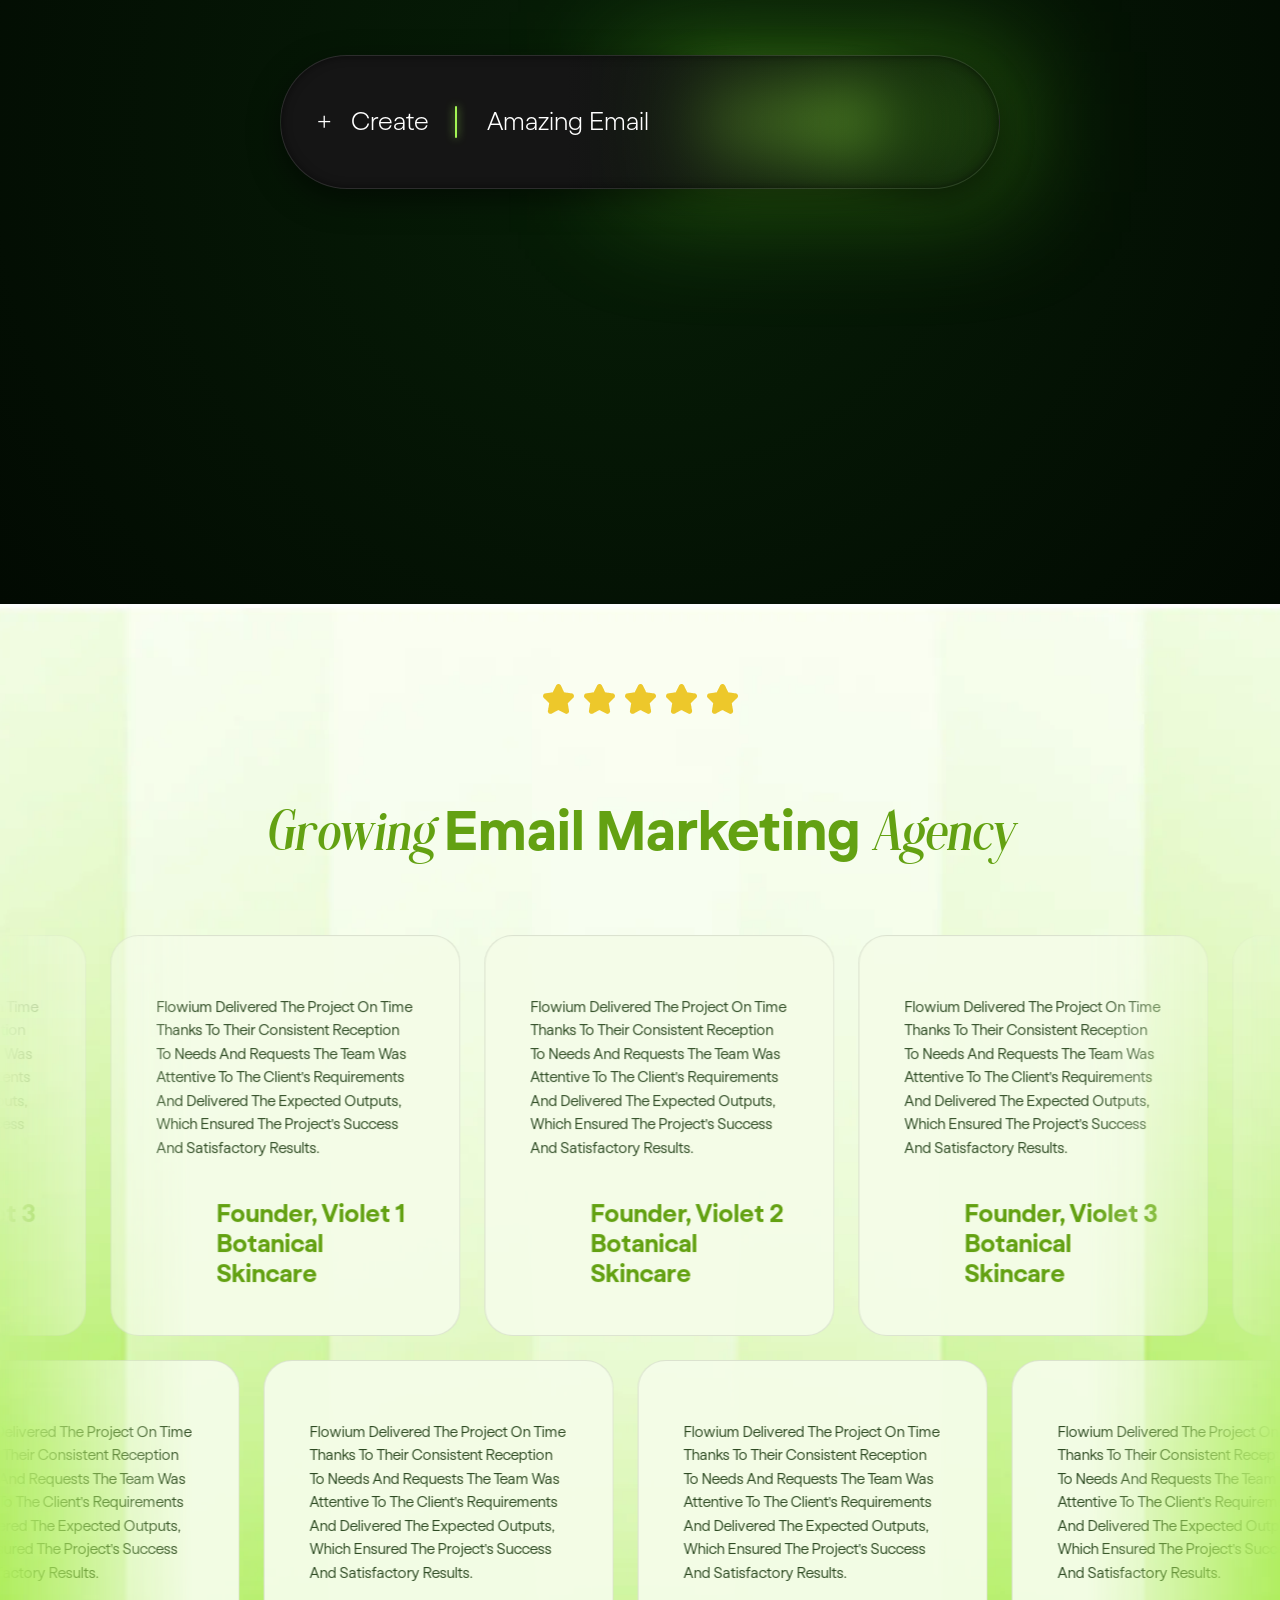
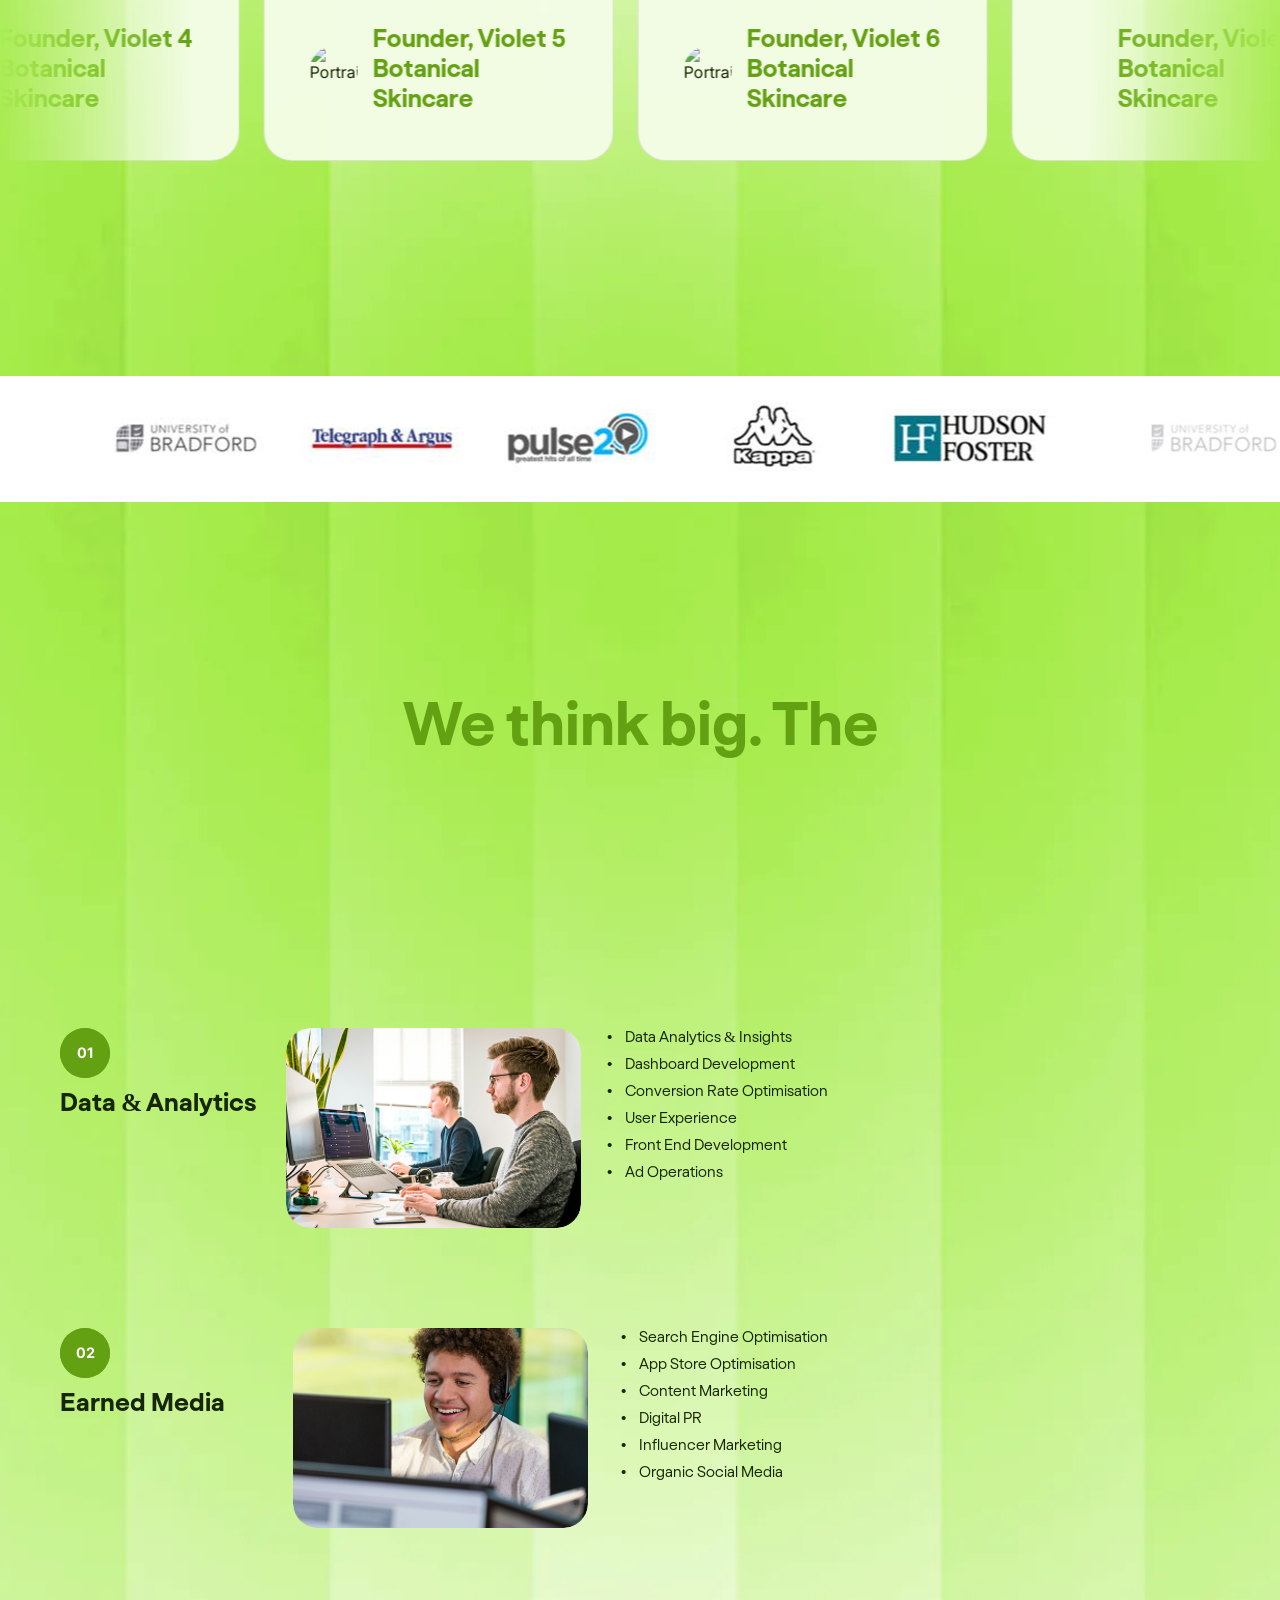
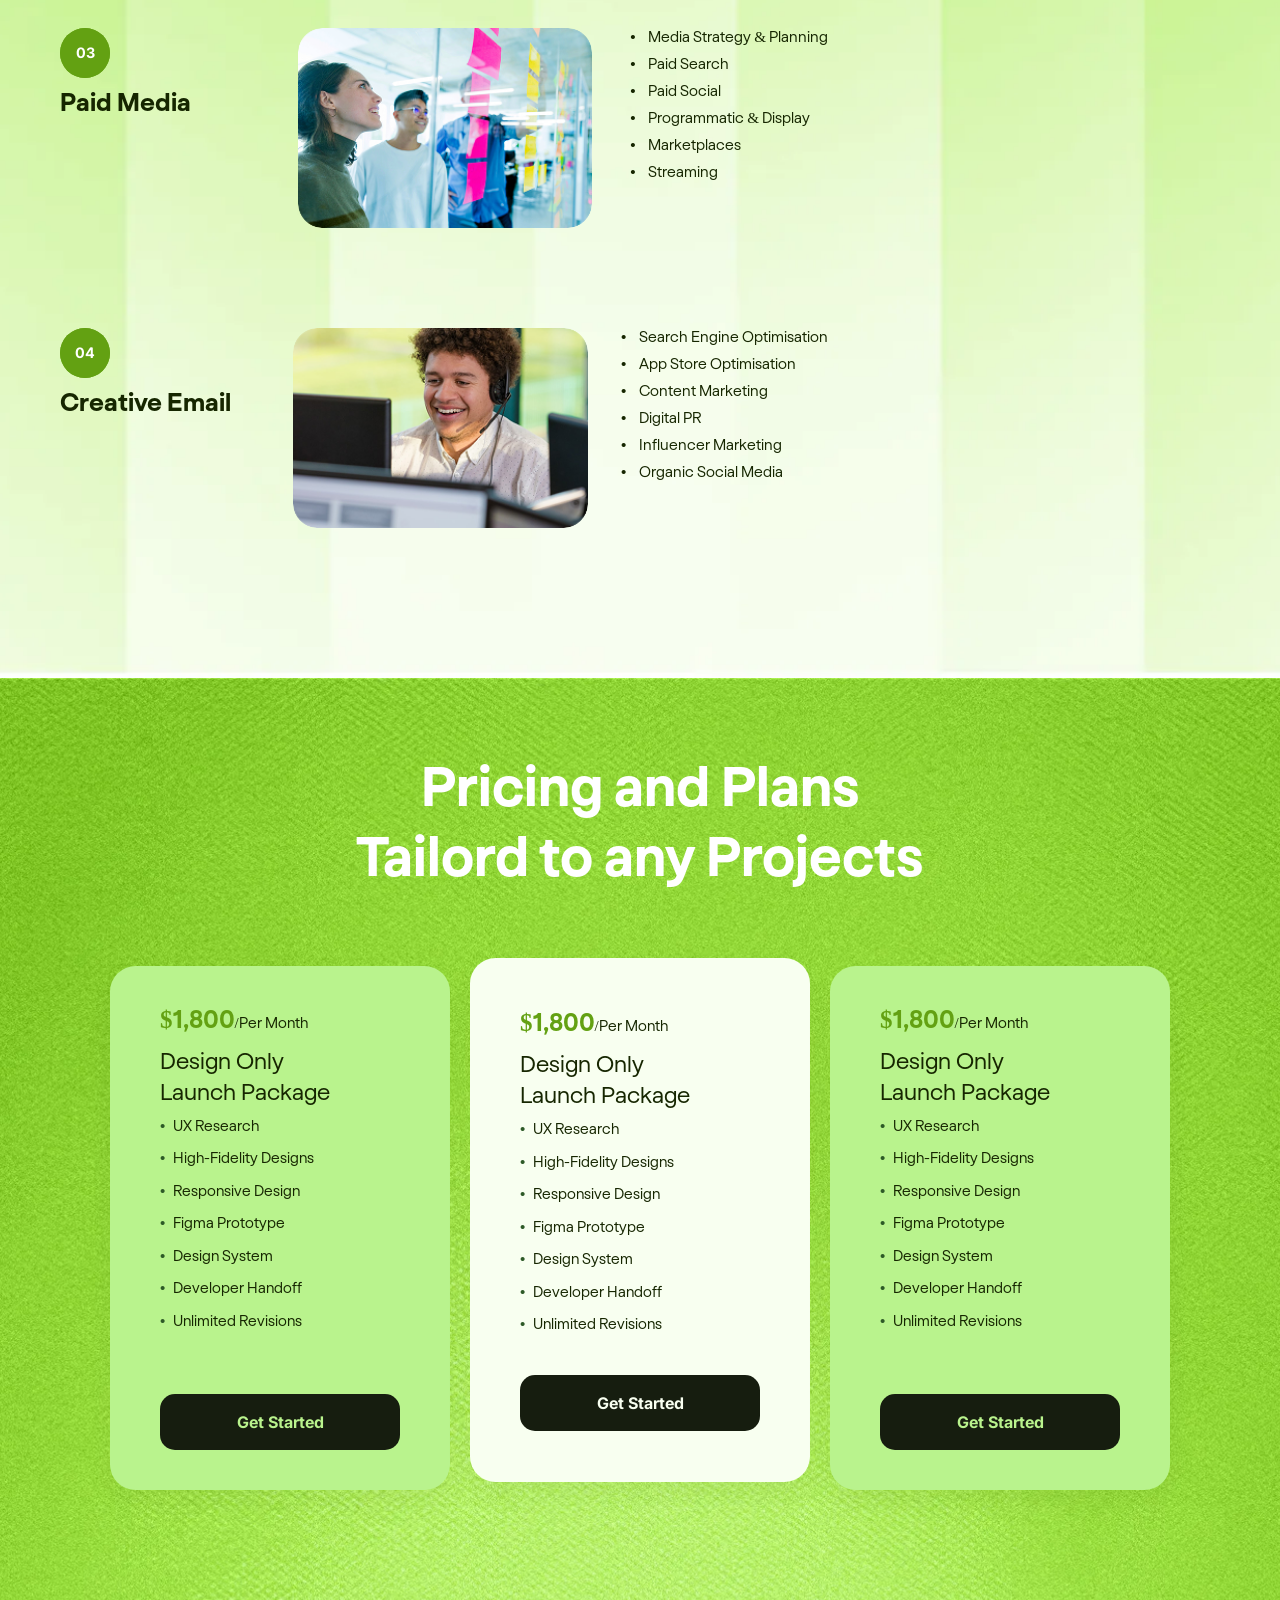
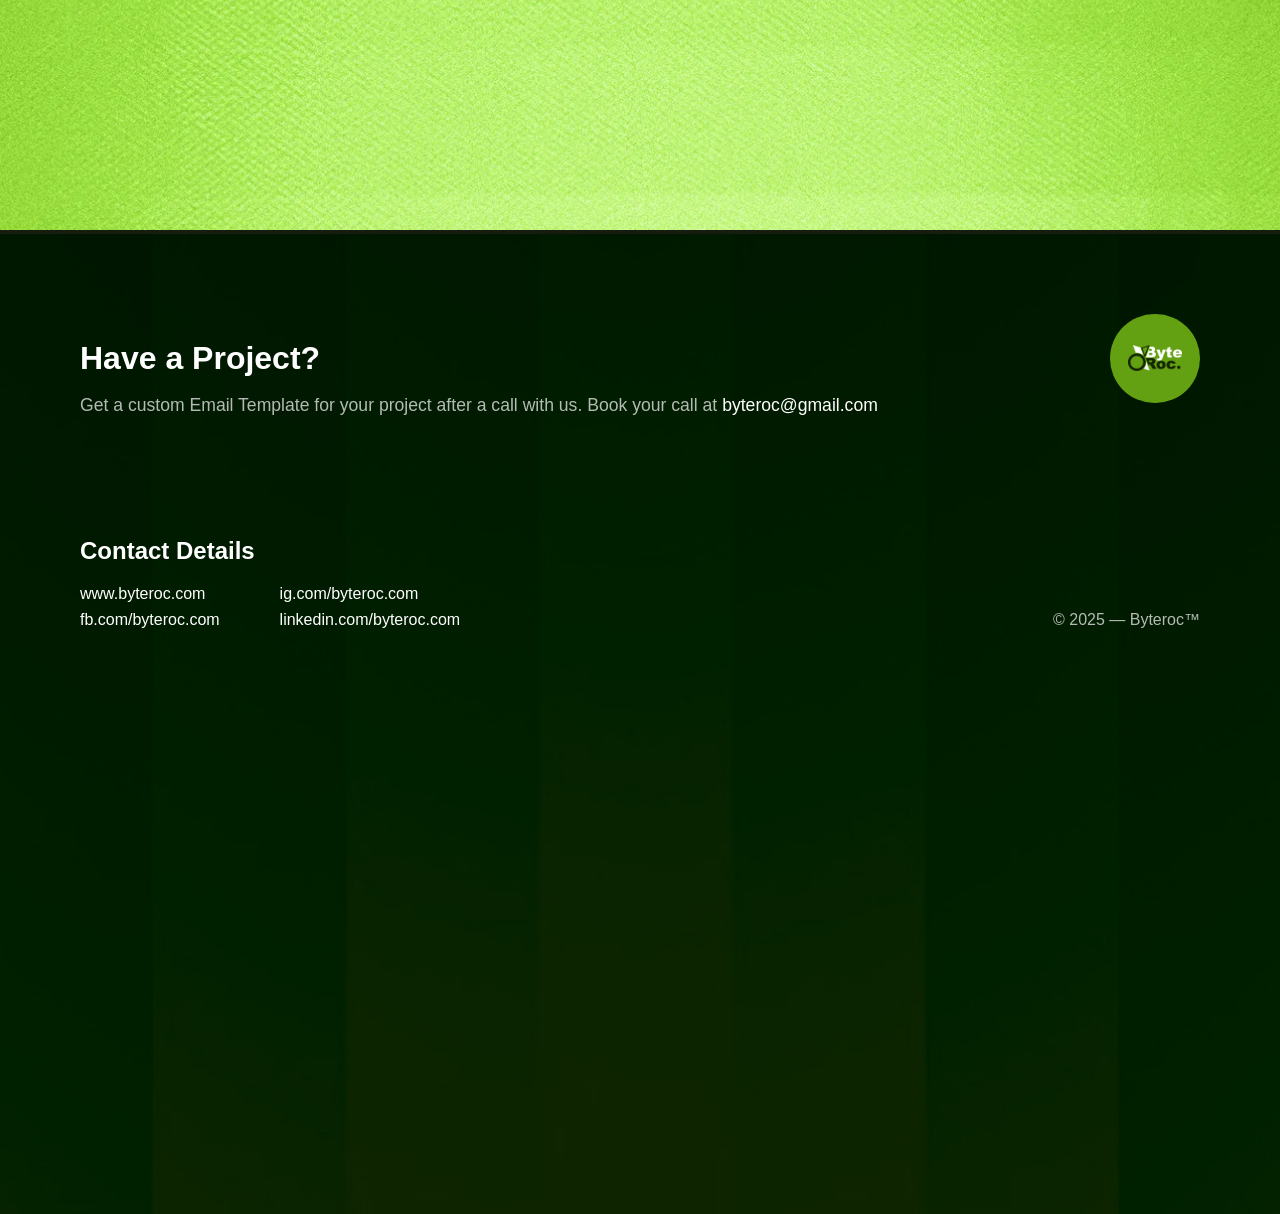
==== commit 5ba6fd7f: "overrall animation tweek" ====
--- a/index.html
+++ b/index.html
@@ -6,7 +6,7 @@
     <meta name="viewport" content="width=device-width, initial-scale=1.0" />
     <title>ByteRoc — Creative Breakthroughs into Impact Mines</title>
 
-<script src="https://cdn.jsdelivr.net/npm/locomotive-scroll/bundled/locomotive-scroll.min.js" defer></script>
+    <script src="https://cdn.jsdelivr.net/npm/locomotive-scroll/bundled/locomotive-scroll.min.js" defer></script>
     <script src="https://cdnjs.cloudflare.com/ajax/libs/matter-js/0.19.0/matter.min.js"></script>
 
 
@@ -17,7 +17,7 @@
         href="https://fonts.googleapis.com/css2?family=Inter:wght@400;500;600;700;800&family=Cormorant+Garamond:wght@400;500;600;700&display=swap"
         rel="stylesheet" />
 
-        
+    <link rel="icon" type="image/x-icon" sizes="32x32"  href="./assets/test.svg" />
     <link rel="stylesheet" href="css/fonts.css" />
     <link rel="stylesheet" href="css/animations.css" />
     <link rel="stylesheet" href="css/main.css" />
@@ -33,17 +33,24 @@
 
 <body>
 
+  
     <section id="hero">
-        <img class="main-logo" data-animate src="./assets/main.png" loading="lazy" alt="byteroc"/>
+        <img class="main-logo" data-animate src="./assets/main.png" loading="lazy" alt="byteroc" />
         <div class="hero-headings">
-            <h2>Turning <span data-reveal>Creative</span></h2>
-            <h2>Breakthroughs into</h2>
+            <h2 class="split-text">Turning <span  class="diff-font">Creative</span></h2>
+            <h2 class="split-text">Breakthroughs into</h2>
             <div class="hero-last-line">
-                <h2><span data-reveal>Impact</span> Mines</h2>
+                <h2 class="split-text"><span    class="diff-font">Impact</span> Mines</h2>
                 <div class="icon-row">
-                    <div><img src="./assets/hero/figma.png" alt="figma icon" loading="lazy" ></div>
-                    <div><img src="./assets/hero/monkey.png" alt="monkey icon" loading="lazy" ></div>
-                    <div><img src="./assets/hero/klaviyo.png" alt="klaviyo icon" loading="lazy" ></div>
+                    <div class="bubble-icon"><img src="./assets/hero/figma.png" alt="figma icon" loading="lazy"></div>
+                    
+                    <svg class="arrow-pointer" xmlns="http://www.w3.org/2000/svg" viewBox="0 0 24 24" fill="none" stroke="currentColor" stroke-width="2.5" stroke-linecap="round" stroke-linejoin="round">
+                        <line x1="5" y1="12" x2="19" y2="12"></line>
+                        <polyline points="12 5 19 12 12 19"></polyline>
+                    </svg>
+                
+                    <div class="bubble-icon"><img src="./assets/hero/monkey.png" alt="monkey icon" loading="lazy"></div>
+                    <div class="bubble-icon"><img src="./assets/hero/klaviyo.png" alt="klaviyo icon" loading="lazy"></div>
                 </div>
             </div>
         </div>
@@ -53,33 +60,33 @@
                 <img src="./assets/hero/hero1.webp" alt="sample 1" data-category="E-Commerce Redesign"
                     data-title="Nike Global App" data-stack1="./assets/hero/imageset/first-1.webp"
                     data-stack2="./assets/hero/imageset/first-4.webp" data-stack3="./assets/hero/imageset/first-3.webp"
-                    data-stack4="./assets/hero/imageset/first-2.webp" loading="lazy" >
+                    data-stack4="./assets/hero/imageset/first-2.webp" loading="lazy">
             </div>
 
             <div>
                 <img src="./assets/hero/hero2.webp" alt="sample 2" data-category="Web3 Marketplace"
                     data-title="Pallet Ross" data-stack1="./assets/hero/imageset/sec-1.webp"
                     data-stack2="./assets/hero/imageset/sec-2.webp" data-stack3="./assets/hero/imageset/sec-3.webp"
-                    data-stack4="./assets/hero/imageset/sec-4.webp" loading="lazy" >
+                    data-stack4="./assets/hero/imageset/sec-4.webp" loading="lazy">
             </div>
 
             <div>
                 <img src="./assets/hero/hero3.webp" alt="sample 3" data-category="Fintech Platform"
                     data-title="Project Alpha" data-stack1="./assets/hero/imageset/four-1.webp"
                     data-stack2="./assets/hero/imageset/four-2.webp" data-stack3="./assets/hero/imageset/four-3.webp"
-                    data-stack4="./assets/hero/imageset/four-4.webp" loading="lazy" >
+                    data-stack4="./assets/hero/imageset/four-4.webp" loading="lazy">
             </div>
             <div>
                 <img src="./assets/hero/hero4.webp" alt="sample 4" data-category="Brand Identity"
                     data-title="Project Beta" data-stack1="./assets/hero/imageset/third-1.webp"
                     data-stack2="./assets/hero/imageset/third-2.webp" data-stack3="./assets/hero/imageset/third-3.webp"
-                    data-stack4="./assets/hero/imageset/third-4.webp" loading="lazy" >
+                    data-stack4="./assets/hero/imageset/third-4.webp" loading="lazy">
             </div>
             <div>
                 <img src="./assets/hero/hero5.webp" alt="sample 5" data-category="SaaS Dashboard"
                     data-title="Project Gamma" data-stack1="./assets/hero/imageset/fif-1.webp"
                     data-stack2="./assets/hero/imageset/fif-2.webp" data-stack3="./assets/hero/imageset/fif-3.webp"
-                    data-stack4="./assets/hero/imageset/fif-4.webp" loading="lazy" >
+                    data-stack4="./assets/hero/imageset/fif-4.webp" loading="lazy">
             </div>
         </div>
     </section>
@@ -105,29 +112,30 @@
         </div>
 
         <div class="modal-stack" id="modal-stack">
-            <img src="" id="modal-stack-1" class="modal-card modal-s1"loading="lazy"  alt="">
-            <img src="" id="modal-stack-2" class="modal-card modal-s2"loading="lazy"  alt="">
-            <img src="" id="modal-stack-3" class="modal-card modal-s3"loading="lazy"  alt="">
-            <img src="" id="modal-stack-4" class="modal-card modal-s4"loading="lazy"  alt="">
-            <img src="" id="modal-center-image" class="modal-main" loading="lazy"  alt="Clicked Artwork">
+            <img src="" id="modal-stack-1" class="modal-card modal-s1" loading="lazy" alt="">
+            <img src="" id="modal-stack-2" class="modal-card modal-s2" loading="lazy" alt="">
+            <img src="" id="modal-stack-3" class="modal-card modal-s3" loading="lazy" alt="">
+            <img src="" id="modal-stack-4" class="modal-card modal-s4" loading="lazy" alt="">
+            <img src="" id="modal-center-image" class="modal-main" loading="lazy" alt="Clicked Artwork">
         </div>
     </div>
 
 
-    <section class="process-section">
+
+        <section class="process-section">
         <div class="container">
             <h2 class="headline">
-                Our design is <span data-reveal class="italic">human-centric</span>.<br />
-                We develop functional <span data-reveal class="italic">processes</span> that<br />
-                improve <span data-reveal class="italic">products</span> and <span data-reveal
+                Our design is <span  class="italic">human-centric</span>.<br />
+                We develop functional <span  class="italic">processes</span> that<br />
+                improve <span  class="italic">products</span> and <span 
                     class="italic">services</span>.
             </h2>
 
             <div class="steps">
                 <div class="step">
                     <div class="step-top">
-                        <span data-reveal class="dot active"></span>
-                        <span data-reveal class="line"></span>
+                        <span  class="dot active"></span>
+                        <span  class="line"></span>
                     </div>
                     <h3>FIRST<br />CONTACT</h3>
                     <p>Respond To Inquiry,<br />Schedule Consult</p>
@@ -135,8 +143,8 @@
 
                 <div class="step">
                     <div class="step-top">
-                        <span data-reveal class="dot second"></span>
-                        <span data-reveal class="line"></span>
+                        <span  class="dot second"></span>
+                        <span  class="line"></span>
                     </div>
                     <h3>DECIDE<br />TO WORK</h3>
                     <p>Review Proposal, Sign<br />Contract, Pay Invoice</p>
@@ -144,8 +152,8 @@
 
                 <div class="step">
                     <div class="step-top">
-                        <span data-reveal class="dot third"></span>
-                        <span data-reveal class="line"></span>
+                        <span  class="dot third"></span>
+                        <span  class="line"></span>
                     </div>
                     <h3>WELCOME<br />PACKET</h3>
                     <p>Send Project Info And<br />Outline Next Steps</p>
@@ -153,7 +161,7 @@
 
                 <div class="step">
                     <div class="step-top">
-                        <span data-reveal class="dot fourth"></span>
+                        <span class="dot fourth"></span>
                     </div>
                     <h3>WRAP-UP<br />&amp; BEYOND</h3>
                     <p>Deliverables, Testimonial,<br />Support Window</p>
@@ -161,6 +169,8 @@
             </div>
 
         </div>
+
+
 
         <div class="comp"></div>
 
@@ -188,9 +198,7 @@
                 </div>
             </div>
         </div>
-
     </section>
-
 
 
 
@@ -218,8 +226,8 @@
             <div class="card card-team tilt-5">
                 <p>The Byteroc team is a experience group of marketing professionals united by one goal</p>
                 <div class="avatars">
-                    <img src="assets/what-2.png" alt="" class="avatar"loading="lazy"  style="z-index: 3;">
-                    <img src="assets/what-3.png" alt="" class="avatar"loading="lazy"  style="z-index: 2;">
+                    <img src="assets/what-2.png" alt="" class="avatar" loading="lazy" style="z-index: 3;">
+                    <img src="assets/what-3.png" alt="" class="avatar" loading="lazy" style="z-index: 2;">
                     <div class="avatar-btn">+</div>
                 </div>
             </div>
@@ -256,11 +264,13 @@
 
 
     <section class="process">
-        <h1>
-            To Drive Sustainable <span data-reveal class="goga-italic">Gowth</span> for <span data-reveal
-                class="goga-italic">Global</span>
+
+
+        <h1 class="headline">
+            To Drive Sustainable <span class="italic">Gowth</span> for <span
+                class="italic"><br>Global</span>
             Brands
-            Through Retention-Driven <span data-reveal class="goga-italic">Marketing</span>
+            Through Retention-</br>Driven <span  class="italic">Marketing</span>
         </h1>
 
 
@@ -443,7 +453,7 @@
             <div class="middle">
                 <div>
                     <div>
-                        <img src="/assets/main.png"loading="lazy"  alt="ByteRoc logo">
+                        <img src="/assets/main.png" loading="lazy" alt="ByteRoc logo">
                     </div>
                 </div>
                 <div class="vine">
@@ -656,14 +666,14 @@
         </div>
 
 
-  <div class="three-ball">
-
-    <div class="moto-container">
-      <div class="moto-circle first">Discover</div>
-      <div class="moto-circle second">Design</div>
-      <div class="moto-circle third">Build</div>
-    </div>
-  </div>
+        <div class="three-ball">
+
+            <div class="moto-container">
+                <div class="moto-circle first">Discover</div>
+                <div class="moto-circle second">Design</div>
+                <div class="moto-circle third">Build</div>
+            </div>
+        </div>
         <section class="glow" id="glowSection">
             <div class="component-wrapper" id="pillWrapper">
                 <div class="glow-spread"></div>
@@ -676,7 +686,7 @@
 
                     <div class="divider-gg"></div>
 
-                    <input type="text" class="input-field" placeholder="Amazing Email" autocomplete="off">
+                    <div class="input-field">Amazing Email</div>
                 </div>
             </div>
         </section>
@@ -689,136 +699,123 @@
 
         <div class="testimonial-container">
             <header class="testimonial-header">
-                <img src="assets/stars.png" class="star-rating "loading="lazy"  alt="">
-                <h2 class="main-title">
-                    Trusted By the <span data-reveal class="serif-italic">World's</span> Fastest<br>
-                    <span data-reveal class="serif-italic">Growing</span> Email Marketing <span data-reveal
-                        class="serif-italic">Agency</span>
+                <img src="assets/stars.png" class="star-rating" loading="lazy" alt="Stars">
+                <h2 class="main-title headline">
+                    Trusted By the <span class="serif-italic">World's</span> Fastest<br>
+                    <span class="serif-italic">Growing</span> Email Marketing <span class="serif-italic">Agency</span>
                 </h2>
             </header>
 
-            <div class="card-grid" id="card-grid">
-
-                <article class="testimonial-card">
-                    <p class="quote">
-                        Flowium Delivered The Project On Time Thanks To Their Consistent Reception To Needs And
+            <div class="marquee-container ltr">
+                <div class="marquee-track">
+                    <div class="track-content">
+                        <article class="testimonial-card">
+                            <p class="quote">Flowium Delivered The Project On Time Thanks To Their Consistent Reception To Needs And
                         Requests
                         The Team
                         Was Attentive To The Client's Requirements And Delivered The Expected Outputs, Which Ensured
                         The
                         Project's
-                        Success And Satisfactory Results.
-                    </p>
-                    <footer class="author-info">
-                        <img src="https://i.pravatar.cc/100?u=1" alt="Portrait" class="author-img" loading="lazy" >
-                        <div class="author-meta">
-                            <strong class="author-name">Founder, Violet</strong>
-                            <span data-reveal class="author-brand">Botanical Skincare</span>
-                        </div>
-                    </footer>
-                </article>
-
-                <article class="testimonial-card">
-                    <p class="quote">
-                        Flowium Delivered The Project On Time Thanks To Their Consistent Reception To Needs And
+                        Success And Satisfactory Results.</p>
+                            <footer class="author-info">
+                                <img src="https://i.pravatar.cc/100?u=1" alt="Portrait" class="author-img" loading="lazy">
+                                <div class="author-meta">
+                                    <strong class="author-name">Founder, Violet 1</strong>
+                                    <span class="author-brand">Botanical Skincare</span>
+                                </div>
+                            </footer>
+                        </article>
+                        <article class="testimonial-card">
+                            <p class="quote">Flowium Delivered The Project On Time Thanks To Their Consistent Reception To Needs And
                         Requests
                         The Team
                         Was Attentive To The Client's Requirements And Delivered The Expected Outputs, Which Ensured
                         The
                         Project's
-                        Success And Satisfactory Results.
-                    </p>
-                    <footer class="author-info">
-                        <img src="https://i.pravatar.cc/100?u=2" alt="Portrait" loading="lazy" class="author-img">
-                        <div class="author-meta">
-                            <strong class="author-name">Founder, Violet</strong>
-                            <span data-reveal class="author-brand">Botanical Skincare</span>
-                        </div>
-                    </footer>
-                </article>
-
-                <article class="testimonial-card">
-                    <p class="quote">
-                        Flowium Delivered The Project On Time Thanks To Their Consistent Reception To Needs And
+                        Success And Satisfactory Results.</p>
+                            <footer class="author-info">
+                                <img src="https://i.pravatar.cc/100?u=2" alt="Portrait" class="author-img" loading="lazy">
+                                <div class="author-meta">
+                                    <strong class="author-name">Founder, Violet 2</strong>
+                                    <span class="author-brand">Botanical Skincare</span>
+                                </div>
+                            </footer>
+                        </article>
+                        <article class="testimonial-card">
+                            <p class="quote">Flowium Delivered The Project On Time Thanks To Their Consistent Reception To Needs And
                         Requests
                         The Team
                         Was Attentive To The Client's Requirements And Delivered The Expected Outputs, Which Ensured
                         The
                         Project's
-                        Success And Satisfactory Results.
-                    </p>
-                    <footer class="author-info">
-                        <img src="https://i.pravatar.cc/100?u=3" alt="Portrait" class="author-img"loading="lazy" >
-                        <div class="author-meta">
-                            <strong class="author-name">Founder, Violet</strong>
-                            <span data-reveal class="author-brand">Botanical Skincare</span>
-                        </div>
-                    </footer>
-                </article>
-
-                <article class="testimonial-card">
-                    <p class="quote">
-                        Flowium Delivered The Project On Time Thanks To Their Consistent Reception To Needs And
+                        Success And Satisfactory Results.</p>
+                            <footer class="author-info">
+                                <img src="https://i.pravatar.cc/100?u=3" alt="Portrait" class="author-img" loading="lazy">
+                                <div class="author-meta">
+                                    <strong class="author-name">Founder, Violet 3</strong>
+                                    <span class="author-brand">Botanical Skincare</span>
+                                </div>
+                            </footer>
+                        </article>
+                    </div>
+                </div>
+            </div>
+
+            <div class="marquee-container rtl">
+                <div class="marquee-track">
+                    <div class="track-content">
+                        <article class="testimonial-card">
+                            <p class="quote">Flowium Delivered The Project On Time Thanks To Their Consistent Reception To Needs And
                         Requests
                         The Team
                         Was Attentive To The Client's Requirements And Delivered The Expected Outputs, Which Ensured
                         The
                         Project's
-                        Success And Satisfactory Results.
-                    </p>
-                    <footer class="author-info">
-                        <img src="https://i.pravatar.cc/100?u=4" alt="Portrait" class="author-img"loading="lazy" >
-                        <div class="author-meta">
-                            <strong class="author-name">Founder, Violet</strong>
-                            <span data-reveal class="author-brand">Botanical Skincare</span>
-                        </div>
-                    </footer>
-                </article>
-
-                <article class="testimonial-card">
-                    <p class="quote">
-                        Flowium Delivered The Project On Time Thanks To Their Consistent Reception To Needs And
+                        Success And Satisfactory Results.</p>
+                            <footer class="author-info">
+                                <img src="https://i.pravatar.cc/100?u=4" alt="Portrait" class="author-img" loading="lazy">
+                                <div class="author-meta">
+                                    <strong class="author-name">Founder, Violet 4</strong>
+                                    <span class="author-brand">Botanical Skincare</span>
+                                </div>
+                            </footer>
+                        </article>
+                        <article class="testimonial-card">
+                            <p class="quote">Flowium Delivered The Project On Time Thanks To Their Consistent Reception To Needs And
                         Requests
                         The Team
                         Was Attentive To The Client's Requirements And Delivered The Expected Outputs, Which Ensured
                         The
                         Project's
-                        Success And Satisfactory Results.
-                    </p>
-                    <footer class="author-info">
-                        <img src="https://i.pravatar.cc/100?u=5" alt="Portrait" class="author-img"loading="lazy" >
-                        <div class="author-meta">
-                            <strong class="author-name">Founder, Violet</strong>
-                            <span data-reveal class="author-brand">Botanical Skincare</span>
-                        </div>
-                    </footer>
-                </article>
-
-                <article class="testimonial-card">
-                    <p class="quote">
-                        Flowium Delivered The Project On Time Thanks To Their Consistent Reception To Needs And
+                        Success And Satisfactory Results.</p>
+                            <footer class="author-info">
+                                <img src="https://i.pravatar.cc/100?u=5" alt="Portrait" class="author-img" loading="lazy">
+                                <div class="author-meta">
+                                    <strong class="author-name">Founder, Violet 5</strong>
+                                    <span class="author-brand">Botanical Skincare</span>
+                                </div>
+                            </footer>
+                        </article>
+                        <article class="testimonial-card">
+                            <p class="quote">Flowium Delivered The Project On Time Thanks To Their Consistent Reception To Needs And
                         Requests
                         The Team
                         Was Attentive To The Client's Requirements And Delivered The Expected Outputs, Which Ensured
                         The
                         Project's
-                        Success And Satisfactory Results.
-                    </p>
-                    <footer class="author-info">
-                        <img src="https://i.pravatar.cc/100?u=6" alt="Portrait" class="author-img"loading="lazy" >
-                        <div class="author-meta">
-                            <strong class="author-name">Founder, Violet</strong>
-                            <span data-reveal class="author-brand">Botanical Skincare</span>
-                        </div>
-                    </footer>
-                </article>
-
-            </div>
-            <nav class="pagination-nav">
-                <span data-reveal class="dot active" data-index="0"></span>
-                <span data-reveal class="dot" data-index="1"></span>
-                <span data-reveal class="dot" data-index="2"></span>
-            </nav>
+                        Success And Satisfactory Results.</p>
+                            <footer class="author-info">
+                                <img src="https://i.pravatar.cc/100?u=6" alt="Portrait" class="author-img" loading="lazy">
+                                <div class="author-meta">
+                                    <strong class="author-name">Founder, Violet 6</strong>
+                                    <span class="author-brand">Botanical Skincare</span>
+                                </div>
+                            </footer>
+                        </article>
+                    </div>
+                </div>
+            </div>
+
         </div>
 
 
@@ -830,10 +827,9 @@
 
         <div class="services-container">
             <header class="services-header">
-                <h2>
+                <h2 class="main-title headline">
                     We think big. The alternative to the <br>
-                    <span data-reveal class="serif-italic">agency</span> status <span data-reveal
-                        class="serif-italic">solutions.</span>
+                    <span data-reveal class="serif-italic">agency</span> status <span data-reveal class="serif-italic">solutions.</span>
                 </h2>
             </header>
 
@@ -841,13 +837,13 @@
 
                 <div class="service-row">
                     <div class="points">
-                        <div class="col-num"><span data-reveal class="circle">01</span></div>
+                        <div class="col-num"><span class="circle">01</span></div>
                         <div class="col-title">
                             <h3>Data & Analytics</h3>
                         </div>
                     </div>
                     <div class="col-img">
-                        <img src="assets/plan1.png" alt="Data"loading="lazy" >
+                        <img src="assets/plan1.png"  loading="lazy">
                     </div>
                     <div class="col-list">
                         <ul>
@@ -863,14 +859,13 @@
 
                 <div class="service-row">
                     <div class="points">
-
-                        <div class="col-num"><span data-reveal class="circle">02</span></div>
+                        <div class="col-num"><span class="circle">02</span></div>
                         <div class="col-title">
                             <h3>Earned Media</h3>
                         </div>
                     </div>
                     <div class="col-img">
-                        <img src="assets/plan2.png" alt="Media"loading="lazy" >
+                        <img src="assets/plan2.png" alt="Media" loading="lazy">
                     </div>
                     <div class="col-list">
                         <ul>
@@ -886,14 +881,13 @@
 
                 <div class="service-row">
                     <div class="points">
-                        <div class="col-num"><span data-reveal class="circle">03</span></div>
-
+                        <div class="col-num"><span class="circle">03</span></div>
                         <div class="col-title">
                             <h3>Paid Media</h3>
                         </div>
                     </div>
                     <div class="col-img">
-                        <img src="assets/plan3.png" alt="Paid"loading="lazy" >
+                        <img src="assets/plan3.png" alt="Paid" loading="lazy">
                     </div>
                     <div class="col-list">
                         <ul>
@@ -909,14 +903,13 @@
 
                 <div class="service-row">
                     <div class="points">
-
-                        <div class="col-num"><span data-reveal class="circle">04</span></div>
+                        <div class="col-num"><span class="circle">04</span></div>
                         <div class="col-title">
                             <h3>Creative Email</h3>
                         </div>
                     </div>
                     <div class="col-img">
-                        <img src="assets/plan2.png" alt="Email"loading="lazy" >
+                        <img src="assets/plan2.png" alt="Email" loading="lazy">
                     </div>
                     <div class="col-list">
                         <ul>
@@ -1015,12 +1008,12 @@
                         <h3>Contact Details</h3>
                         <div class="links-grid">
                             <div class="link-col">
-                                <a href="https://www.byteroc.com">www.byteroc.com</a>
-                                <a href="https://fb.com/byteroc.com">fb.com/byteroc.com</a>
+                                <a href="https://www.byteroc.com " target="_blank">www.byteroc.com</a>
+                                <a href="https://fb.com/byteroc.com " target="_blank">fb.com/byteroc.com</a>
                             </div>
                             <div class="link-col">
-                                <a href="https://ig.com/byteroc.com">ig.com/byteroc.com</a>
-                                <a href="https://linkedin.com/bytreoc.com">linkedin.com/byteroc.com</a>
+                                <a href="https://ig.com/byteroc.com " target="_blank">ig.com/byteroc.com</a>
+                                <a href="https://linkedin.com/company/bytreoc.com " target="_blank">linkedin.com/byteroc.com</a>
                             </div>
                         </div>
                     </div>
@@ -1032,11 +1025,89 @@
 
             </div>
         </footer>
-        <div class="thanks"></div>
+            <div class="thanks">
+        <svg width="100%" viewBox="0 0 1440 495" fill="none" xmlns="http://www.w3.org/2000/svg">
+            <path d="M77.5085 85.6994L62.3463 171.399H125.632L123.654 184.583H60.3686L14.2228 444.978C10.2674 470.688 22.1335 481.894 37.9549 481.894C49.1618 481.894 63.0055 476.621 74.2123 466.073L80.8046 475.302C62.3463 492.442 35.318 501.671 10.9266 501.671C-25.99 501.671 -58.2921 481.894 -51.0406 440.363L-5.55402 184.583H-25.3308L-23.3531 171.399C6.97127 171.399 53.7763 128.549 61.0278 85.6994H77.5085Z" fill="#A4EB47"/>
+            <path d="M216.513 257.757L179.596 468.051C177.618 477.939 182.233 484.531 192.121 484.531H197.395L195.417 494.42H89.2818L91.2595 484.531H96.5333C105.762 484.531 111.696 477.939 113.673 468.051L185.529 59.3304C187.507 49.442 183.551 42.8497 174.322 42.8497H169.048L170.367 32.9613C200.691 32.9613 242.882 15.1622 260.021 0H261.999L226.401 204.36C247.496 175.354 281.117 164.807 309.463 164.807C354.291 164.807 388.571 196.449 380.66 241.936L340.447 468.051C338.469 478.598 341.765 484.531 353.632 484.531H357.587L355.609 494.42H250.133L252.111 484.531H256.725C266.614 484.531 272.547 477.939 274.524 468.051L316.715 228.752C321.989 200.405 307.486 182.606 285.731 182.606C257.385 182.606 224.423 212.271 216.513 257.757Z" fill="#A4EB47"/>
+            <path d="M439.691 239.958C447.602 194.472 506.273 164.807 559.011 164.807C612.409 164.807 659.873 194.472 646.688 269.624L611.75 468.051C609.772 478.598 613.068 484.531 624.275 484.531H628.889L626.912 494.42H541.212L545.168 470.028C519.458 490.464 489.133 501.012 462.105 501.012C416.619 501.012 380.361 470.028 392.227 405.424C411.345 297.97 524.732 301.266 583.403 254.461L584.721 249.188C593.291 199.086 573.514 177.991 549.123 177.991C524.072 177.991 493.748 201.723 487.156 239.958C484.519 257.098 470.675 265.668 458.809 265.668C446.943 265.668 437.055 257.098 439.691 239.958ZM548.464 454.866L580.766 271.601C521.436 311.155 471.334 321.043 456.831 404.106C450.239 445.637 469.357 472.665 500.34 472.665C514.184 472.665 530.665 467.391 548.464 454.866Z" fill="#A4EB47"/>
+            <path d="M774.666 257.757L737.749 468.051C735.772 477.939 740.386 484.531 750.275 484.531H754.889L752.911 494.42H647.435L649.413 484.531H654.687C663.916 484.531 669.849 477.939 671.827 468.051L714.676 224.137C716.654 214.249 712.699 207.656 702.81 207.656H698.196L699.514 197.768C729.839 197.768 772.688 179.969 789.169 164.807H791.147L784.554 204.36C804.331 177.332 837.292 164.807 868.276 164.807C911.785 164.807 951.339 191.176 942.769 241.936L902.556 468.051C900.578 478.598 904.534 484.531 915.74 484.531H919.696L917.718 494.42H812.242L814.219 484.531H819.493C828.722 484.531 834.656 477.939 836.633 468.051L876.846 239.958C883.438 203.042 866.958 186.561 845.862 186.561C818.175 186.561 781.917 213.589 774.666 257.757Z" fill="#A4EB47"/>
+            <path d="M1179.68 212.93L1147.38 238.64L1194.19 468.051C1196.16 476.621 1200.78 484.531 1210.67 484.531H1215.94L1213.96 494.42H1103.87L1105.85 484.531H1115.08C1124.97 484.531 1125.63 476.621 1123.65 468.051L1087.39 286.763L1057.07 311.155L1029.38 468.051C1027.4 477.939 1032.02 484.531 1041.9 484.531H1047.18L1045.2 494.42H939.066L941.043 484.531H946.317C955.546 484.531 961.479 477.939 963.457 468.051L1035.31 59.3304C1037.29 49.442 1033.33 42.8497 1023.45 42.8497H1018.83L1020.15 32.9613C1050.47 32.9613 1093.32 15.1622 1109.81 0H1111.78L1060.36 292.696L1187.59 191.176C1215.28 168.762 1221.21 164.807 1236.38 164.807C1271.97 164.807 1262.75 217.545 1225.17 217.545C1212.64 217.545 1202.76 208.975 1191.55 208.975C1188.25 208.975 1183.64 210.293 1179.68 212.93Z" fill="#A4EB47"/>
+            <path d="M1475.18 404.106C1463.31 472.006 1406.62 501.671 1344.65 501.671C1315.64 501.671 1274.77 494.42 1255.65 474.643L1245.11 494.42H1235.22L1249.06 414.653H1265.54C1257.63 460.799 1299.16 487.827 1340.69 487.827C1373.66 487.827 1405.96 470.688 1412.55 435.089C1427.05 352.686 1258.29 359.278 1277.41 253.143C1287.96 191.835 1343.99 164.807 1399.37 164.807C1425.73 164.807 1459.35 171.399 1475.84 190.516L1487.04 171.399H1496.93L1482.43 250.506H1465.95C1473.2 208.975 1440.9 177.991 1400.68 177.991C1368.38 177.991 1343.99 199.086 1338.06 232.048C1326.19 301.266 1491.66 310.496 1475.18 404.106Z" fill="#A4EB47"/>
+            <g class="start" clip-path="url(#clip0_9_137)">
+                <path d="M435.438 166.642C433.23 166.642 430.952 166.284 428.602 165.57C422.265 163.57 416.924 159.642 412.153 155.642C409.732 153.642 407.383 151.499 405.246 149.213C405.033 148.999 404.819 148.713 404.534 148.499C404.392 148.57 404.321 148.642 404.178 148.713C403.822 148.856 403.537 148.999 403.253 149.213C400.618 150.57 397.699 151.784 394.281 153.07C393.782 153.284 393.213 153.427 392.714 153.642C388.655 155.142 384.027 156.856 379.114 156.856C378.615 156.856 378.117 156.856 377.69 156.784C370.284 156.284 364.659 150.499 364.018 142.713C363.591 137.07 365.656 131.856 367.579 127.284C368.006 126.213 368.433 125.213 368.789 124.284C369.786 121.57 370.783 118.856 371.851 116.142L372.848 113.427C371.566 112.07 370.427 110.642 369.287 109.284C366.439 105.856 363.805 102.284 361.455 98.713C359.39 95.5702 357.396 92.213 355.474 88.713C354.121 86.1416 350.916 80.213 353.693 74.1416C355.26 70.7845 358.749 66.713 366.866 66.713C369.857 66.713 372.848 67.213 375.269 67.6416C376.123 67.7845 376.978 67.9273 377.619 67.9987L389.652 69.713C390.792 69.8559 392.002 70.0702 393.07 70.0702C394.281 70.0702 394.637 69.8559 394.708 69.7845C395.634 69.0702 396.559 67.5702 397.556 66.0702C398.411 64.7845 399.194 63.4987 400.262 62.213L402.042 60.1416C403.537 58.3559 405.033 56.5702 406.528 54.7845C407.098 54.1416 407.596 53.4987 408.166 52.8559C409.376 51.4273 410.658 49.9273 411.869 48.4987C413.649 46.4273 415.927 44.1416 419.132 42.5702C421.125 41.5702 423.19 41.1416 425.326 41.1416C430.382 41.1416 434.797 43.8559 437.218 48.4987C439.852 53.5702 441.917 58.8559 443.698 63.8559C444.267 65.4987 444.766 67.0702 445.264 68.6416C445.62 69.8559 445.976 70.9987 446.332 72.1416C446.688 73.213 446.902 74.213 447.115 75.0702C447.187 75.4273 447.258 75.8559 447.4 76.213C453.524 77.8559 458.295 79.3559 462.71 80.9987C465.558 81.9987 468.406 83.1416 471.183 84.2845C473.675 85.2845 476.31 86.4987 478.731 88.4987C481.935 91.1416 483.786 94.6416 483.929 98.3559C484.071 102.07 482.576 105.784 479.514 108.927C476.381 112.213 472.963 115.284 469.616 118.142C468.406 119.213 467.267 120.213 466.056 121.284C465.558 121.713 464.988 122.07 464.347 122.356C463.778 122.784 462.923 123.642 462.425 124.213C461.499 125.07 460.858 125.713 460.217 126.213C459.149 126.999 458.152 127.642 457.084 128.284C457.227 133.284 456.728 138.284 456.159 142.284C455.731 145.499 455.09 148.713 454.307 151.784C452.456 159.284 446.617 164.927 439.14 166.427C438.001 166.57 436.719 166.642 435.438 166.642Z" fill="#C6C5BC"/>
+                <path  d="M430.026 170.142C427.819 170.142 425.54 169.785 423.19 169.07C416.853 167.07 411.513 163.142 406.742 159.142C404.321 157.142 401.971 154.999 399.835 152.713C399.621 152.499 399.408 152.213 399.123 151.999C398.98 152.07 398.909 152.142 398.767 152.213C398.411 152.356 398.126 152.499 397.841 152.713C395.206 154.07 392.287 155.285 388.869 156.57C388.371 156.785 387.801 156.927 387.303 157.142C383.244 158.642 378.615 160.356 373.702 160.356C373.204 160.356 372.705 160.356 372.278 160.285C364.73 159.713 359.105 153.927 358.464 146.142C358.037 140.499 360.102 135.285 362.024 130.713C362.452 129.642 362.879 128.642 363.235 127.713C364.232 124.999 365.229 122.285 366.297 119.57L367.294 116.856C366.012 115.499 364.873 114.07 363.733 112.713C360.885 109.285 358.251 105.713 355.901 102.142C353.836 98.9989 351.842 95.6417 349.919 92.1417C348.495 89.5703 345.362 83.6417 348.068 77.5703C349.635 74.2132 353.195 70.1417 361.241 70.1417C364.232 70.1417 367.222 70.6417 369.643 71.0703C370.498 71.2132 371.352 71.356 371.993 71.4275L384.312 73.1417C385.451 73.2846 386.662 73.4989 387.73 73.4989C388.94 73.4989 389.296 73.2846 389.367 73.2132C390.293 72.4989 391.219 70.9989 392.216 69.4989C393.07 68.2132 393.853 66.9275 394.922 65.6417L396.702 63.5703C398.197 61.7846 399.692 59.9989 401.188 58.2132C401.757 57.5703 402.256 56.9275 402.825 56.2846C404.036 54.856 405.318 53.356 406.528 51.9275C408.308 49.856 410.587 47.5703 413.791 45.9989C415.785 44.9989 417.85 44.5703 419.986 44.5703C425.042 44.5703 429.456 47.2846 431.877 51.9275C434.512 56.9989 436.577 62.2846 438.357 67.2846C438.927 68.9275 439.425 70.4989 439.924 72.0703C440.28 73.2846 440.636 74.4275 440.992 75.5703C441.348 76.6417 441.561 77.6417 441.775 78.4989C441.846 78.856 441.917 79.2846 442.06 79.6417C448.184 81.2846 452.954 82.7846 457.369 84.4275C460.217 85.4275 463.066 86.5703 465.843 87.7132C468.335 88.7132 470.969 89.9274 473.39 91.9274C476.595 94.5703 478.446 98.0703 478.588 101.785C478.731 105.499 477.235 109.213 474.174 112.356C471.041 115.642 467.623 118.713 464.276 121.57C463.066 122.642 461.926 123.642 460.716 124.713C460.217 125.142 459.648 125.499 459.007 125.785C458.437 126.213 457.583 127.07 457.084 127.642C456.159 128.499 455.518 129.142 454.877 129.642C453.809 130.427 452.812 131.07 451.744 131.713C451.886 136.713 451.388 141.713 450.818 145.713C450.391 148.927 449.75 152.142 448.967 155.213C447.115 162.713 441.277 168.356 433.8 169.856C432.661 169.999 431.379 170.142 430.026 170.142Z" fill="white"/>
+                <path d="M414.361 118.142C413.15 116.642 411.94 114.928 411.227 113.071C411.227 112.999 411.227 112.999 411.156 112.928C411.156 112.928 411.085 112.999 411.085 113.071C409.875 114.571 408.237 115.928 406.67 116.999C405.033 118.142 403.252 118.999 401.259 119.428C400.76 119.499 400.262 119.642 399.692 119.642C400.191 120.213 400.547 120.928 400.974 121.499C401.615 122.356 402.327 123.213 403.181 123.928C404.748 125.285 406.67 126.142 408.735 126.356C410.658 126.499 412.652 126.071 414.289 125.071C415.073 124.571 415.856 123.928 416.497 123.213C416.782 122.856 417.066 122.499 417.351 122.142C417.494 121.856 417.636 121.642 417.85 121.356C416.497 120.499 415.357 119.428 414.361 118.142Z" fill="#63A112"/>
+                <path d="M465.985 96.4276C461.285 94.2133 456.301 92.499 451.388 90.7847C448.895 89.9276 446.332 89.0704 443.769 88.2847C442.487 87.8561 441.134 87.499 439.852 87.0704C430.667 83.999 431.948 74.6419 428.815 66.2847C427.676 63.2133 426.394 60.2133 425.113 57.2133C424.258 55.2847 423.404 51.9276 420.983 51.5704C418.562 51.2133 416.497 52.999 414.93 54.7133C412.723 57.0704 410.729 59.6419 408.593 62.0704C406.386 64.6419 404.178 67.2133 402.042 69.7847C401.472 70.8561 400.974 71.8561 400.404 72.8561C398.838 75.4276 396.915 77.9276 394.352 79.5704C391.504 81.4276 388.299 81.8561 384.953 81.6419C381.036 81.3561 377.191 80.6419 373.275 80.0704C369.287 79.499 365.371 78.9276 361.384 78.4276C359.461 78.2133 355.402 77.5704 354.761 80.1419C354.405 81.5704 355.189 83.1419 355.758 84.3561C356.542 85.9276 357.396 87.499 358.322 88.999C360.173 92.1419 362.167 95.2133 364.232 98.2133C366.368 101.213 368.575 104.07 370.925 106.856C372.99 109.285 376.337 111.642 376.123 115.142C376.123 115.213 376.123 115.285 376.052 115.356C376.266 116.428 375.838 117.428 375.34 118.642C374.699 120.356 374.129 121.999 373.489 123.713C372.349 126.856 371.21 129.999 369.999 133.142C368.86 136.142 367.578 139.142 366.795 142.285C366.226 144.713 366.012 147.785 367.934 149.713C369.715 151.499 372.563 151.142 374.841 150.642C377.618 149.999 380.395 148.928 383.101 147.999C385.95 146.999 388.798 145.856 391.575 144.57C393.07 143.856 394.494 143.142 395.847 142.285C397.271 141.428 398.482 140.499 400.048 140.142C401.188 139.856 402.184 140.999 402.256 142.142C402.754 142.499 403.181 142.856 403.68 143.356C404.605 144.356 405.531 145.428 406.528 146.428C408.593 148.57 410.8 150.57 413.15 152.428C416.995 155.642 421.196 158.856 425.967 160.499C428.175 161.285 430.738 161.642 433.017 160.928C441.063 158.499 441.348 148.856 442.131 142.07C442.701 137.07 442.131 132.928 441.917 128.07C441.775 123.928 446.83 123.285 449.465 121.428C451.886 119.713 454.165 117.785 456.372 115.785C460.431 112.142 464.703 108.642 468.548 104.713C469.83 103.428 471.325 101.642 470.257 99.7847C469.545 98.1419 467.623 97.2133 465.985 96.4276ZM441.063 122.356C439.639 123.642 437.93 124.642 436.078 125.142C434.227 125.642 432.305 125.785 430.382 125.57C428.388 125.356 426.466 124.856 424.614 124.285C422.905 123.785 421.196 123.142 419.63 122.428C419.345 123.285 418.633 124.142 418.063 124.713C417.28 125.57 416.426 126.285 415.5 126.856C413.506 128.07 411.228 128.57 408.878 128.428C406.457 128.285 404.107 127.285 402.256 125.713C401.33 124.928 400.404 123.928 399.692 122.928C399.051 122.07 398.268 120.999 398.268 119.928C397.271 119.999 396.274 119.999 395.277 119.999C393.284 119.999 391.29 119.928 389.367 119.57C387.445 119.213 385.665 118.57 384.027 117.499C382.389 116.428 381.108 114.999 380.039 113.356C378.117 110.285 376.622 106.07 378.758 102.785C380.395 100.213 384.169 98.7847 387.089 99.6419H387.16C387.516 99.6419 387.587 100.142 387.302 100.285C386.804 100.642 386.234 101.142 385.665 101.356C385.166 101.57 384.668 101.928 384.312 102.356C383.529 103.57 384.454 104.999 385.522 105.642C386.662 106.356 388.228 106.499 389.51 106.499C390.934 106.499 392.358 106.285 393.711 105.785C396.417 104.856 398.624 102.785 401.116 101.356C403.324 100.07 405.958 99.0704 408.522 99.7847C409.59 100.07 410.587 100.642 411.37 101.428C411.655 101.713 412.367 103.356 412.652 103.428C413.079 103.499 414.005 102.07 414.361 101.856C415.358 101.356 416.426 101.07 417.565 101.142C420.2 101.213 422.478 102.928 424.258 104.856C426.252 106.928 427.676 109.499 430.026 111.213C431.165 112.07 432.518 112.713 433.871 113.07C435.153 113.428 436.648 113.713 437.93 113.428C439.14 113.142 440.493 111.999 440.066 110.642C439.924 110.07 439.496 109.642 439.069 109.285C438.571 108.856 438.143 108.285 437.787 107.785C437.574 107.57 437.787 107.142 438.143 107.213C438.143 107.213 438.143 107.213 438.215 107.213C441.276 107.213 444.481 109.713 445.335 112.642C446.403 116.356 443.769 119.999 441.063 122.356Z" fill="#A4EB47"/>
+                <path d="M441.348 109.356C441.917 110.356 441.988 111.499 441.561 112.571C440.279 115.428 436.719 115.499 434.085 114.856C431.094 114.071 428.673 112.356 426.679 110.071C424.757 107.856 423.19 105.213 420.627 103.642C419.345 102.856 417.992 102.499 416.497 102.713C415.856 102.785 415.215 103.071 414.717 103.428C414.004 103.856 413.72 104.856 413.15 105.356C412.011 106.428 411.441 103.571 410.8 102.856C410.373 102.356 409.875 101.928 409.305 101.642C407.952 100.999 406.528 100.928 405.104 101.356C402.184 102.142 399.906 104.213 397.414 105.785C394.85 107.428 392.002 108.356 388.94 108.213C386.234 108.142 382.888 106.999 382.46 103.928C382.318 102.785 382.745 101.713 383.528 100.928C382.603 101.213 381.748 101.642 381.036 102.213C380.965 102.642 380.894 102.999 380.894 103.142C380.823 105.285 381.25 106.785 382.389 108.571C384.383 111.499 388.798 112.999 392.216 112.713C396.417 112.428 399.265 110.499 402.469 108.071C404.036 106.856 406.457 104.856 408.522 104.928C409.234 104.928 410.373 105.285 410.943 105.642C411.441 105.928 412.438 107.285 412.296 107.785C414.717 104.571 419.345 105.999 421.624 108.571C423.831 111.071 425.54 113.856 428.673 115.499C430.382 116.356 432.589 116.571 434.441 116.856C436.15 117.071 437.574 117.213 439.283 116.571C440.849 115.928 442.344 115.356 442.772 113.499C442.985 112.571 442.914 111.571 442.7 110.571C442.202 109.999 441.775 109.642 441.348 109.356Z" fill="#63A112"/>
+                <path d="M469.972 95.2131C468.192 93.7131 465.985 92.7131 463.849 91.8559C461.072 90.7131 458.366 89.6416 455.518 88.6416C450.391 86.7845 445.264 85.2845 439.995 83.8559C436.434 82.9273 436.862 79.4274 435.794 76.4274C434.868 73.7131 434.156 70.9274 433.159 68.2845C431.308 63.3559 429.385 58.2845 426.964 53.6416C424.828 49.5702 420.271 48.1416 416.07 50.1416C413.862 51.2131 412.153 52.9274 410.587 54.7131C408.807 56.7845 407.026 58.8559 405.246 60.9988C403.181 63.4988 401.116 65.9274 398.98 68.4274C396.844 70.9988 395.277 74.6416 392.643 76.7131C390.008 78.7845 386.234 78.2131 383.172 77.7845C379.185 77.2131 375.126 76.6416 371.139 76.1416C365.798 75.4274 355.972 72.4988 352.981 79.0702C351.486 82.2845 353.052 85.8559 354.619 88.7131C356.399 91.9988 358.25 95.1416 360.315 98.2845C362.594 101.784 365.157 105.142 367.792 108.356C369.145 109.999 370.569 111.642 372.064 113.213C372.634 113.785 373.132 114.285 373.702 114.713C373.417 115.142 373.275 115.642 373.061 116.142C372.492 117.642 371.922 119.142 371.352 120.642C370.355 123.356 369.359 126.07 368.362 128.784C366.51 133.784 363.52 139.427 363.947 144.856C364.303 149.642 367.65 153.499 372.492 153.856C377.334 154.213 382.389 152.07 386.875 150.427C389.723 149.427 392.5 148.285 395.206 146.856C396.773 146.07 398.624 145.213 400.191 144.142C400.333 144.356 400.476 144.642 400.689 144.856C401.615 145.927 402.612 146.999 403.609 147.999C405.674 150.142 407.881 152.142 410.088 153.999C414.432 157.642 419.203 161.213 424.685 162.927C427.249 163.713 429.955 164.07 432.589 163.499C438.001 162.356 442.131 158.356 443.484 152.927C444.196 149.999 444.766 146.999 445.193 143.999C445.905 138.927 446.403 133.57 445.905 128.427C445.905 128.213 445.834 127.999 445.976 127.785C446.047 127.642 446.19 127.57 446.332 127.499C448.041 126.427 449.821 125.427 451.459 124.213C452.456 123.499 455.802 119.713 456.871 119.713C461.285 115.785 465.914 111.927 469.972 107.642C471.681 105.856 472.963 103.642 472.821 101.07C473.105 98.7131 471.681 96.7131 469.972 95.2131ZM468.762 104.713C464.917 108.57 460.644 112.142 456.586 115.785C454.378 117.785 452.1 119.713 449.679 121.427C447.044 123.285 441.989 123.927 442.131 128.07C442.345 132.999 442.914 137.07 442.345 142.07C441.561 148.856 441.276 158.499 433.23 160.927C430.952 161.642 428.388 161.213 426.181 160.499C421.41 158.856 417.209 155.642 413.364 152.427C411.085 150.499 408.878 148.499 406.742 146.427C405.745 145.427 404.819 144.427 403.893 143.356C403.466 142.856 402.968 142.499 402.469 142.142C402.398 141.07 401.33 139.927 400.262 140.142C398.624 140.499 397.485 141.427 396.061 142.285C394.637 143.142 393.213 143.856 391.788 144.57C389.011 145.856 386.163 146.999 383.315 147.999C380.609 148.927 377.832 149.999 375.055 150.642C372.848 151.142 369.928 151.499 368.148 149.713C366.225 147.785 366.439 144.713 367.009 142.285C367.721 139.142 369.074 136.142 370.213 133.142C371.352 129.999 372.563 126.856 373.702 123.713C374.343 121.999 374.913 120.356 375.553 118.642C375.981 117.427 376.408 116.427 376.266 115.356C376.266 115.285 376.337 115.213 376.337 115.142C376.479 111.642 373.204 109.284 371.139 106.856C368.789 104.07 366.51 101.142 364.445 98.2131C362.309 95.2131 360.315 92.1416 358.535 88.9988C357.681 87.4988 356.755 85.9274 355.972 84.3559C355.402 83.1416 354.619 81.4988 354.975 80.1416C355.616 77.5702 359.746 78.2131 361.597 78.4274C365.585 78.9274 369.501 79.4988 373.488 80.0702C377.334 80.5702 381.25 81.3559 385.166 81.6416C388.513 81.8559 391.717 81.4273 394.565 79.5702C397.129 77.9274 399.051 75.4274 400.618 72.8559C401.188 71.9274 401.686 70.8559 402.256 69.7845C404.463 67.2131 406.67 64.6416 408.807 62.0702C410.872 59.6416 412.937 57.0702 415.144 54.7131C416.71 53.0702 418.775 51.2131 421.196 51.5702C423.617 51.9274 424.472 55.2845 425.326 57.2131C426.679 60.2131 427.89 63.2131 429.029 66.2845C432.233 74.7131 430.88 84.0702 440.066 87.0702C441.348 87.4988 442.701 87.8559 443.982 88.2845C446.546 89.0702 449.109 89.9274 451.601 90.7845C456.514 92.4988 461.499 94.2845 466.198 96.4274C467.836 97.1416 469.83 98.1416 470.684 99.7845C471.539 101.642 470.044 103.427 468.762 104.713Z" fill="#63A112"/>
+                <path d="M417.351 122.142C417.138 122.499 416.853 122.856 416.497 123.213C415.856 123.927 415.144 124.57 414.289 125.07C412.652 126.07 410.658 126.57 408.735 126.356C406.67 126.142 404.748 125.356 403.181 123.927C402.327 123.213 401.615 122.427 400.974 121.499C400.547 120.927 400.191 120.142 399.692 119.642L398.126 119.784C398.055 120.856 398.909 121.927 399.55 122.784C400.262 123.784 401.116 124.784 402.113 125.57C403.965 127.142 406.314 128.142 408.735 128.284C411.085 128.427 413.364 127.927 415.358 126.713C416.354 126.142 417.209 125.427 417.921 124.57C418.491 123.999 419.203 123.142 419.488 122.284L417.779 121.284C417.636 121.642 417.494 121.927 417.351 122.142Z" fill="#A4EB47"/>
+                <path d="M445.335 112.571C444.481 109.642 441.276 107.142 438.215 107.142C438.215 107.142 438.215 107.142 438.143 107.142C437.858 107.071 437.645 107.499 437.787 107.713C438.143 108.213 438.571 108.785 439.069 109.213C439.496 109.571 439.923 109.999 440.066 110.571C440.493 111.928 439.14 113.071 437.93 113.356C436.577 113.642 435.153 113.428 433.871 112.999C432.518 112.571 431.165 111.928 430.026 111.142C427.676 109.428 426.181 106.856 424.258 104.785C422.478 102.928 420.271 101.213 417.565 101.071C416.426 101.071 415.357 101.285 414.361 101.785C413.933 101.999 413.079 103.428 412.652 103.356C412.438 103.285 411.655 101.642 411.37 101.356C410.587 100.571 409.59 99.9991 408.522 99.7134C405.958 98.9991 403.324 99.9991 401.116 101.285C398.624 102.713 396.488 104.785 393.711 105.713C392.358 106.213 390.934 106.428 389.51 106.428C388.157 106.428 386.662 106.285 385.522 105.571C384.454 104.928 383.528 103.499 384.312 102.285C384.597 101.785 385.166 101.499 385.665 101.285C386.234 100.999 386.804 100.571 387.302 100.213C387.516 100.071 387.445 99.5706 387.16 99.5706C387.16 99.5706 387.16 99.5706 387.089 99.5706C384.169 98.642 380.395 100.142 378.758 102.713C376.621 106.071 378.046 110.285 380.039 113.285C381.036 114.928 382.389 116.356 384.027 117.428C385.665 118.499 387.445 119.142 389.367 119.499C391.29 119.856 393.284 119.928 395.277 119.928C396.274 119.928 397.271 119.928 398.268 119.856L399.835 119.713C400.333 119.642 400.831 119.571 401.401 119.499C403.395 119.071 405.175 118.213 406.813 117.071C408.379 115.928 410.017 114.642 411.228 113.142C411.228 113.142 411.299 113.071 411.299 112.999C411.299 113.071 411.299 113.071 411.37 113.142C412.082 114.928 413.292 116.713 414.503 118.213C415.5 119.499 416.639 120.571 417.992 121.499L419.701 122.499C421.339 123.285 423.048 123.856 424.685 124.356C426.608 124.928 428.531 125.428 430.453 125.642C432.376 125.856 434.298 125.713 436.15 125.213C438.001 124.713 439.71 123.642 441.134 122.428C443.769 119.999 446.403 116.356 445.335 112.571ZM443.555 117.428C442.629 119.142 441.205 120.642 439.639 121.785C438.001 122.999 436.221 123.785 434.227 123.999C430.311 124.499 426.323 123.142 422.692 121.785C420.769 121.071 418.918 120.213 417.422 118.785C415.998 117.428 414.859 115.785 413.862 114.142C413.292 113.213 412.794 112.071 412.652 110.928C412.58 110.213 412.723 108.571 411.441 108.928C410.587 109.213 410.658 110.499 410.302 111.142C409.875 111.999 409.163 112.713 408.45 113.356C407.026 114.642 405.46 115.928 403.68 116.785C401.828 117.713 399.763 117.999 397.77 118.142C393.924 118.356 389.723 118.499 386.092 116.928C384.241 116.142 382.745 114.856 381.535 113.213C380.395 111.642 379.399 109.856 379.042 107.928C378.686 106.071 378.971 104.142 380.324 102.642C381.179 101.713 382.318 101.142 383.457 100.785C382.674 101.571 382.176 102.642 382.389 103.785C382.816 106.928 386.163 107.999 388.869 108.071C391.931 108.213 394.779 107.213 397.342 105.642C399.835 104.071 402.113 101.999 405.033 101.213C406.457 100.856 407.881 100.856 409.234 101.499C409.803 101.785 410.373 102.213 410.729 102.713C411.37 103.499 411.868 106.285 413.079 105.213C413.649 104.642 414.005 103.713 414.645 103.285C415.215 102.928 415.785 102.713 416.426 102.571C417.85 102.356 419.274 102.713 420.555 103.499C423.119 105.071 424.685 107.713 426.608 109.928C428.602 112.213 431.023 113.928 434.013 114.713C436.648 115.428 440.208 115.356 441.49 112.428C441.988 111.356 441.846 110.213 441.276 109.213C442.344 109.928 443.199 110.785 443.769 111.928C444.694 113.785 444.409 115.713 443.555 117.428Z" fill="#162600"/>
+                <path d="M394.352 79.5706C392.714 80.642 390.934 81.2134 389.083 81.4991C390.008 81.642 390.934 81.642 391.931 81.4991C393.64 81.2134 395.135 80.5706 396.773 79.9991C397.983 79.642 398.624 79.8563 399.692 79.7849C402.113 79.642 406.03 78.3563 407.738 76.4991C410.444 73.642 412.438 69.142 414.147 65.5706C415.5 62.642 417.138 59.8563 418.704 56.9277C419.63 55.142 420.413 53.3563 421.481 51.642C421.339 51.5706 421.125 51.4991 420.983 51.4991C418.562 51.142 416.497 52.9277 414.93 54.642C412.723 56.9991 410.729 59.5706 408.593 61.9991C406.386 64.5706 404.178 67.142 402.042 69.7134C401.472 70.7849 400.974 71.7849 400.404 72.7849C398.838 75.3563 396.844 77.8563 394.352 79.5706Z" fill="#A4EB47"/>
+                <path d="M358.322 88.9992C360.173 92.142 362.167 95.2135 364.232 98.2134C366.368 101.213 368.575 104.071 370.925 106.856C372.919 109.213 375.981 111.428 376.123 114.642C376.906 112.856 377.618 111.071 377.974 109.285C377.405 107.356 377.334 105.356 378.117 103.499C377.903 102.356 377.547 101.285 377.049 100.142C375.055 95.8563 369.715 92.642 366.083 89.9992C362.879 87.642 359.959 85.142 357.325 82.2134C356.826 81.642 355.829 80.5706 354.975 79.4277C354.832 79.642 354.761 79.8563 354.69 80.0706C354.334 81.4992 355.117 83.0706 355.687 84.2849C356.541 85.9277 357.467 87.4992 358.322 88.9992Z" fill="#A4EB47"/>
+                <path d="M434.583 83.6416C434.797 84.4273 435.081 85.2845 435.295 86.0702C436.363 89.5702 437.431 92.7845 439.852 95.4987C442.487 98.2845 444.623 99.8559 448.397 100.927C453.666 102.427 460.146 102.213 465.558 101.499C466.626 101.356 468.619 100.927 470.756 100.57C470.684 100.284 470.613 100.07 470.471 99.7845C469.545 98.1416 467.551 97.213 465.985 96.4273C461.285 94.213 456.301 92.4987 451.388 90.7845C448.895 89.9273 446.332 89.0702 443.769 88.2845C442.487 87.8559 441.134 87.4987 439.852 87.0702C437.502 86.2845 435.794 85.1416 434.583 83.6416Z" fill="#A4EB47"/>
+                <path d="M442.416 142.142C442.985 137.142 442.416 132.999 442.202 128.142C442.202 127.356 442.345 126.713 442.629 126.142C442.416 126.284 442.202 126.427 441.988 126.499C440.564 127.356 438.998 127.713 437.503 128.427C434.156 130.142 431.45 132.927 430.453 136.57C429.1 141.356 430.097 146.499 431.379 151.213C432.233 154.284 433.942 157.356 434.369 160.57C441.348 157.713 441.632 148.57 442.416 142.142Z" fill="#A4EB47"/>
+                <path d="M391.788 144.571C393.284 143.857 394.708 143.142 396.061 142.285C397.485 141.428 398.695 140.499 400.262 140.142C401.401 139.857 402.398 140.999 402.469 142.142C402.611 142.285 402.825 142.357 402.968 142.499C402.683 141.999 402.469 141.428 402.184 140.928C401.116 138.999 398.482 134.571 396.061 134.214C392.5 133.642 387.516 137.714 384.739 139.499C379.327 142.999 373.844 146.571 368.29 149.857C370.07 151.428 372.776 151.071 374.912 150.571C377.689 149.928 380.466 148.857 383.172 147.928C386.163 146.999 389.011 145.857 391.788 144.571Z" fill="#A4EB47"/>
+                <path d="M427.249 67.5703C426.893 66.4275 426.537 65.2132 426.11 64.1418C425.611 62.9275 425.113 61.6418 424.543 60.4275C424.258 59.856 424.045 59.2132 423.546 58.7846C422.763 58.0703 421.695 57.856 420.912 58.5703C419.843 59.4989 420.2 61.1418 420.271 62.356C420.413 63.6418 420.627 64.856 420.912 66.1418C421.125 67.2132 421.481 68.356 421.766 69.4275C422.122 70.9275 422.407 72.856 423.973 73.6418C425.255 74.356 426.893 73.9989 427.676 72.6418C428.531 70.9989 427.747 69.2132 427.249 67.5703Z" fill="#63A112"/>
+                <path d="M429.456 77.7843C429.456 77.57 429.456 77.3557 429.314 77.1415C429.243 76.9272 429.171 76.7843 429.1 76.57C429.029 76.3557 428.815 76.1415 428.673 75.9272C428.602 75.8557 428.602 75.8557 428.531 75.7843L428.459 75.7129C428.388 75.6415 428.175 75.4986 428.103 75.4272C427.89 75.2843 427.605 75.2129 427.32 75.2129C427.106 75.2129 426.893 75.2843 426.679 75.3557C426.466 75.4272 426.323 75.4986 426.181 75.7129C425.967 75.9272 425.825 76.1415 425.754 76.4272C425.682 76.57 425.682 76.7843 425.682 76.8557V76.9272C425.682 76.9986 425.682 77.07 425.682 77.1415C425.682 77.3557 425.682 77.4986 425.754 77.7129C425.754 77.9272 425.754 78.07 425.825 78.2843C425.896 78.4272 425.896 78.4986 425.967 78.6415C426.038 78.9272 426.181 79.2129 426.466 79.4272C426.608 79.57 426.75 79.6415 426.893 79.7129L426.964 79.7843C427.106 79.8557 427.178 79.8557 427.32 79.9272C427.534 79.9986 427.747 79.9986 427.961 79.9272C428.103 79.9272 428.246 79.9272 428.317 79.8557C428.531 79.7843 428.673 79.7129 428.815 79.57L428.887 79.4986C429.029 79.3557 429.171 79.2129 429.243 79.07C429.385 78.7843 429.456 78.4986 429.456 78.1415C429.527 78.07 429.527 77.9272 429.456 77.7843Z" fill="#63A112"/>
+                <path d="M376.194 82.3558C375.126 81.7844 373.916 81.4987 372.705 81.2844C371.495 81.0701 370.213 80.8558 368.931 80.7844C367.863 80.7129 366.866 80.5701 365.798 80.4987C364.588 80.3558 363.377 79.9987 362.238 80.7129C361.526 81.1415 361.241 82.1415 361.668 82.8558C362.38 83.9987 363.662 84.2129 364.873 84.6415C365.941 84.9987 366.937 85.4272 368.006 85.7844C369.002 86.1415 369.999 86.4987 371.067 86.7844C372.207 87.1415 373.56 87.4987 374.77 87.4272C375.909 87.3558 377.12 86.6415 377.405 85.4272C377.761 84.2844 377.334 82.9272 376.194 82.3558Z" fill="#63A112"/>
+                <path d="M385.237 85.4276C385.237 85.2847 385.166 85.0705 385.095 84.9276C384.953 84.5705 384.668 84.2133 384.312 83.999C384.027 83.8562 383.742 83.6419 383.457 83.5705C383.244 83.499 382.959 83.499 382.745 83.499C382.674 83.499 382.532 83.499 382.46 83.499C382.175 83.499 381.819 83.499 381.535 83.5705C381.463 83.5705 381.392 83.6419 381.321 83.6419C381.25 83.7133 381.107 83.7133 381.036 83.7847C380.894 83.8562 380.751 83.9276 380.68 83.999C380.609 84.0705 380.538 84.0705 380.467 84.1419C380.395 84.2847 380.324 84.3562 380.182 84.499C380.039 84.7133 379.968 84.9276 379.968 85.1419C379.897 85.499 379.968 85.9276 380.182 86.2133C380.253 86.3562 380.395 86.499 380.467 86.5705C380.609 86.7133 380.751 86.7847 380.894 86.8562C380.965 86.9276 381.036 86.999 381.107 86.999C381.392 87.1419 381.677 87.2133 382.033 87.3562C382.104 87.3562 382.175 87.4276 382.247 87.4276C382.46 87.499 382.745 87.499 382.959 87.499C383.315 87.499 383.6 87.4276 383.956 87.3562C384.098 87.2847 384.24 87.2133 384.383 87.1419C384.525 87.0705 384.668 86.9276 384.739 86.8562C384.81 86.7133 384.953 86.5705 385.024 86.499C385.166 86.2847 385.237 86.0705 385.237 85.7847C385.309 85.7847 385.309 85.5705 385.237 85.4276Z" fill="#63A112"/>
+                <path d="M375.909 133.427C375.625 132.927 375.197 132.57 374.628 132.356C373.417 131.856 372.064 132.356 371.352 133.427C371.067 133.927 370.854 134.57 370.64 135.142C370.355 135.999 370.213 136.856 369.999 137.713C369.786 138.713 369.572 139.713 369.572 140.713C369.572 141.213 369.501 141.713 369.572 142.213C369.572 142.285 369.572 142.356 369.572 142.427C369.643 142.856 369.643 142.999 369.643 142.713C369.643 142.856 369.715 143.07 369.715 143.213C369.857 144.142 370.925 144.356 371.637 143.999C371.851 143.927 372.064 143.713 372.207 143.57C372.278 143.499 372.349 143.427 372.42 143.285C372.563 143.07 372.563 143.07 372.492 143.213C372.848 142.785 373.061 142.427 373.417 141.927C373.916 141.213 374.201 140.427 374.557 139.642C374.984 138.713 375.411 137.713 375.696 136.785C375.838 136.356 375.909 135.999 375.981 135.57C376.266 134.785 376.337 134.142 375.909 133.427Z" fill="#63A112"/>
+                <path d="M378.188 127.856C378.188 127.499 378.117 127.142 377.903 126.856C377.832 126.713 377.69 126.57 377.547 126.428L377.191 126.142C376.978 125.999 376.764 125.928 376.55 125.928C376.408 125.856 376.266 125.856 376.052 125.928C375.838 125.928 375.625 125.999 375.411 126.142H375.34C375.197 126.213 375.055 126.356 374.984 126.428C374.841 126.57 374.77 126.713 374.699 126.856C374.628 126.999 374.557 127.213 374.485 127.356C374.414 127.428 374.414 127.57 374.343 127.642C374.272 127.713 374.272 127.856 374.272 127.928C374.272 128.07 374.201 128.213 374.201 128.356C374.201 128.57 374.129 128.785 374.129 128.999C374.129 129.428 374.201 129.856 374.414 130.213C374.557 130.428 374.699 130.642 374.913 130.785C375.197 130.928 375.482 130.999 375.838 130.928C376.337 130.928 376.835 130.642 377.12 130.285C377.334 130.07 377.547 129.785 377.69 129.499C377.761 129.428 377.761 129.356 377.832 129.213L378.046 128.713C378.117 128.57 378.188 128.356 378.117 128.142C378.117 128.07 378.117 128.07 378.117 127.999C378.259 127.999 378.259 127.928 378.188 127.856Z" fill="#63A112"/>
+                <path d="M412.581 144.713C412.509 144.57 412.509 144.427 412.438 144.285C412.296 143.999 411.94 143.713 411.655 143.57C411.584 143.499 411.441 143.427 411.299 143.427C411.299 143.427 411.37 143.427 411.37 143.499C411.085 143.356 410.872 143.213 410.587 143.07C410.729 143.142 410.8 143.285 410.943 143.356C410.872 143.285 410.729 143.213 410.658 143.142C410.373 142.927 410.16 142.642 409.875 142.427C409.661 142.285 409.448 142.213 409.234 142.142C408.807 141.999 408.379 142.07 408.023 142.285C407.952 142.356 407.952 142.356 407.81 142.427C407.525 142.642 407.311 142.927 407.24 143.285C407.169 143.427 407.169 143.57 407.169 143.713C407.169 143.999 407.169 144.285 407.24 144.57C407.454 145.142 407.739 145.57 408.095 146.07C408.166 146.213 408.308 146.285 408.379 146.356C408.593 146.57 408.807 146.713 409.092 146.856C409.376 146.999 409.661 147.142 409.946 147.213H410.017C410.231 147.285 410.444 147.285 410.587 147.285C410.729 147.285 411.014 147.285 411.156 147.213C411.441 147.142 411.726 146.999 411.94 146.785C412.652 146.285 412.865 145.427 412.581 144.713Z" fill="#63A112"/>
+                <path d="M428.388 153.856C428.032 153.213 427.463 152.785 426.893 152.356C426.252 151.856 425.54 151.428 424.828 151.07C424.116 150.642 423.404 150.213 422.621 149.856C421.695 149.428 420.769 148.928 419.772 148.57C419.345 148.428 418.847 148.285 418.419 148.07C417.779 147.856 417.209 147.856 416.568 147.999C415.571 148.213 415.358 149.356 415.714 150.142C416.07 150.999 416.853 151.499 417.494 152.07C418.206 152.642 418.989 153.213 419.701 153.785C421.054 154.785 422.407 155.785 423.831 156.642C424.187 156.856 424.472 157.07 424.828 157.213C425.825 157.713 426.893 157.713 427.819 156.999C428.744 156.213 428.887 154.928 428.388 153.856Z" fill="#63A112"/>
+                <path d="M461.997 108.213C461.926 107.641 461.855 107.141 461.428 106.641C461.072 106.141 460.644 105.927 460.075 105.713C458.366 105.07 456.871 106.57 455.731 107.57C455.019 108.141 454.307 108.784 453.666 109.427C453.31 109.784 452.954 110.07 452.598 110.427C452.456 110.498 452.385 110.641 452.242 110.784C452.029 110.998 452.029 111.07 452.1 110.927C451.957 111.07 451.744 111.284 451.673 111.284C451.53 111.498 451.388 111.713 451.245 111.856C451.388 111.641 451.388 111.641 451.245 111.856C451.103 111.998 450.889 112.213 450.747 112.427C450.533 112.641 450.32 112.998 450.106 113.213C449.964 113.427 449.892 113.57 449.892 113.784C449.892 113.784 449.892 113.856 449.821 113.856C449.252 114.998 450.177 116.213 451.388 115.927H451.459C451.673 115.927 451.886 115.927 452.1 115.856C452.385 115.784 452.741 115.641 453.025 115.498C453.239 115.427 453.453 115.284 453.666 115.141C453.88 114.998 453.88 114.998 453.666 115.141C453.88 115.07 454.165 114.927 454.378 114.856C454.45 114.784 454.663 114.641 454.877 114.498C454.948 114.427 455.019 114.427 455.019 114.427C455.233 114.356 455.375 114.284 455.518 114.141C455.945 113.927 456.372 113.641 456.799 113.356C457.583 112.856 458.366 112.356 459.078 111.856C460.288 111.141 462.211 109.998 461.997 108.213Z" fill="#63A112"/>
+                <path d="M454.877 114.569C454.948 114.569 455.019 114.498 455.019 114.498C454.948 114.569 454.877 114.569 454.877 114.569Z" fill="#63A112"/>
+                <path d="M452.171 110.855C452.1 110.927 452.1 110.927 452.1 110.998C452.171 110.927 452.171 110.855 452.171 110.855Z" fill="#63A112"/>
+                <path d="M465.13 103.856C465.059 103.713 464.917 103.57 464.774 103.427C464.632 103.284 464.49 103.213 464.276 103.141C463.991 103.07 463.778 103.07 463.493 103.141C463.422 103.141 463.35 103.213 463.35 103.213C463.279 103.213 463.208 103.284 463.065 103.284C462.923 103.356 462.781 103.427 462.709 103.499C462.567 103.57 462.496 103.641 462.425 103.784C462.425 103.713 462.496 103.713 462.496 103.641C462.425 103.713 462.425 103.784 462.353 103.784C462.282 103.927 462.211 103.999 462.069 104.141L461.926 104.499C461.855 104.641 461.855 104.713 461.855 104.856C461.855 104.927 461.855 104.999 461.855 105.07C461.855 105.213 461.855 105.356 461.926 105.499C461.997 105.713 462.069 105.856 462.211 105.999C462.282 106.141 462.353 106.213 462.496 106.284C462.638 106.427 462.781 106.499 462.994 106.57C463.065 106.57 463.137 106.57 463.208 106.57C463.422 106.641 463.635 106.641 463.778 106.57C463.778 106.57 463.778 106.57 463.849 106.57C463.92 106.57 463.92 106.57 463.991 106.57C464.134 106.499 464.347 106.427 464.49 106.356C464.632 106.284 464.774 106.141 464.917 105.999L464.988 105.927C465.13 105.856 465.202 105.713 465.273 105.57C465.344 105.427 465.415 105.284 465.415 105.141C465.415 105.141 465.415 105.141 465.415 105.07C465.486 104.856 465.486 104.641 465.486 104.427C465.344 104.356 465.273 104.141 465.13 103.856Z" fill="#63A112"/>
+                <path d="M441.348 109.356C441.917 110.356 441.988 111.499 441.561 112.571C440.279 115.428 436.719 115.499 434.085 114.856C431.094 114.071 428.673 112.356 426.679 110.071C424.757 107.856 423.19 105.213 420.627 103.642C419.345 102.856 417.992 102.499 416.497 102.713C415.856 102.785 415.215 103.071 414.717 103.428C414.004 103.856 413.72 104.856 413.15 105.356C412.011 106.428 411.441 103.571 410.8 102.856C410.373 102.356 409.875 101.928 409.305 101.642C407.952 100.999 406.528 100.928 405.104 101.356C402.184 102.142 399.906 104.213 397.414 105.785C394.85 107.428 392.002 108.356 388.94 108.213C386.234 108.142 382.888 106.999 382.46 103.928C382.318 102.785 382.745 101.713 383.528 100.928C382.603 101.213 381.748 101.642 381.036 102.213C380.965 102.642 380.894 102.999 380.894 103.142C380.823 105.285 381.25 106.785 382.389 108.571C384.383 111.499 388.798 112.999 392.216 112.713C396.417 112.428 399.265 110.499 402.469 108.071C404.036 106.856 406.457 104.856 408.522 104.928C409.234 104.928 410.373 105.285 410.943 105.642C411.441 105.928 412.438 107.285 412.296 107.785C414.717 104.571 419.345 105.999 421.624 108.571C423.831 111.071 425.54 113.856 428.673 115.499C430.382 116.356 432.589 116.571 434.441 116.856C436.15 117.071 437.574 117.213 439.283 116.571C440.849 115.928 442.344 115.356 442.772 113.499C442.985 112.571 442.914 111.571 442.7 110.571C442.202 109.999 441.775 109.642 441.348 109.356Z" fill="#63A112"/>
+                <path d="M414.361 118.142C413.15 116.642 411.94 114.928 411.227 113.071C411.227 112.999 411.227 112.999 411.156 112.928C411.156 112.928 411.085 112.999 411.085 113.071C409.875 114.571 408.237 115.928 406.67 116.999C405.033 118.142 403.252 118.999 401.259 119.428C400.76 119.499 400.262 119.642 399.692 119.642C400.191 120.213 400.547 120.928 400.974 121.499C401.045 121.571 401.116 121.713 401.259 121.785C403.893 119.356 408.45 118.356 411.726 119.856C413.15 120.499 414.717 121.785 415.713 122.999C415.856 123.213 415.998 123.356 416.141 123.571C416.283 123.428 416.354 123.285 416.497 123.213C416.782 122.856 417.066 122.499 417.351 122.142C417.494 121.856 417.636 121.642 417.85 121.356C416.497 120.499 415.357 119.428 414.361 118.142Z" fill="#63A112"/>
+                <path d="M407.098 86.856C405.745 85.356 403.68 84.4988 401.686 84.356C397.841 84.0702 393.782 87.2131 393.07 90.9988C392.857 92.1417 394.281 93.2131 395.135 92.2131C395.99 91.2131 396.915 89.9988 397.841 89.2131C398.339 88.856 398.909 88.4988 399.407 88.356C399.692 88.2845 400.048 88.1417 400.333 88.1417H400.689C400.832 88.1417 401.045 88.1417 401.188 88.1417C401.259 88.1417 401.401 88.1417 401.472 88.2131C401.615 88.2131 401.757 88.2845 401.9 88.2845C402.042 88.356 402.184 88.356 402.327 88.4274C402.398 88.4274 402.541 88.4988 402.612 88.5702C402.754 88.6417 402.897 88.7131 403.039 88.856C403.11 88.9274 403.11 88.9274 403.181 88.9274L403.253 88.9988C403.395 89.1417 403.466 89.2131 403.609 89.356C403.609 89.356 403.751 89.4988 403.751 89.5702C403.893 89.856 404.036 90.0702 404.178 90.356C403.965 89.9988 404.178 90.4274 404.249 90.4988C404.321 90.6417 404.321 90.856 404.392 90.9988C404.463 91.1417 404.463 91.2845 404.463 91.4274C404.463 91.4988 404.463 91.5702 404.463 91.7131C404.534 92.356 404.677 92.856 405.033 93.4274C405.887 94.7845 407.596 94.6417 408.451 93.4274C410.017 91.356 408.522 88.4274 407.098 86.856Z" fill="#162600"/>
+                <path d="M434.441 92.4275C433.159 90.8561 431.236 89.8561 429.171 89.5704C425.326 89.0704 421.125 91.999 420.128 95.7133C419.843 96.8561 421.196 97.999 422.122 97.0704C423.048 96.1418 423.973 94.9275 425.041 94.2847C425.611 93.9275 426.181 93.6418 426.679 93.499C426.964 93.4275 427.32 93.3561 427.605 93.3561H427.961C428.103 93.3561 428.317 93.3561 428.459 93.4275C428.531 93.4275 428.673 93.499 428.744 93.499C428.887 93.5704 429.029 93.5704 429.171 93.6418C429.314 93.7133 429.456 93.7133 429.599 93.7847C429.67 93.7847 429.812 93.9275 429.812 93.9275C429.955 93.999 430.097 94.1418 430.239 94.2133C430.311 94.2847 430.311 94.2847 430.382 94.2847L430.453 94.3561C430.595 94.499 430.667 94.5704 430.809 94.7133C430.809 94.7133 430.952 94.8561 430.952 94.9275C431.094 95.2133 431.236 95.499 431.379 95.7133C431.236 95.3561 431.379 95.7847 431.45 95.8561C431.521 95.999 431.521 96.2133 431.592 96.3561C431.592 96.499 431.664 96.6418 431.664 96.7847C431.664 96.8561 431.664 96.9275 431.664 97.0704C431.664 97.7133 431.806 98.2847 432.162 98.7847C432.945 100.142 434.654 100.142 435.58 98.999C437.075 97.0704 435.794 93.999 434.441 92.4275Z" fill="#162600"/>
+                <path d="M393.64 94.2844C393.212 93.5701 392.5 93.0701 391.717 92.7129C391.076 92.3558 390.364 92.0701 389.652 91.9272C388.798 91.7844 387.943 91.7129 387.089 91.9272C386.021 92.2129 385.024 92.9272 384.668 94.0701C383.6 97.9272 389.937 99.5701 392.5 97.9272C392.928 97.6415 393.355 97.2844 393.64 96.8558C394.067 96.0701 394.138 95.0701 393.64 94.2844Z" fill="#63A112"/>
+                <path d="M443.128 102.571C442.7 101.856 441.988 101.356 441.205 100.999C440.564 100.642 439.852 100.356 439.14 100.213C438.286 100.071 437.431 99.9991 436.577 100.213C435.509 100.499 434.512 101.213 434.156 102.356C433.088 106.213 439.425 107.856 441.988 106.213C442.416 105.928 442.843 105.571 443.128 105.142C443.555 104.356 443.626 103.356 443.128 102.571Z" fill="#63A112"/>
+            </g>
+            <g class="diamond" clip-path="url(#clip1_9_137)">
+                <path d="M1339.95 51.3028C1336.03 47.9715 1331.89 44.503 1327.74 41.2012L1326.56 40.2816C1324.85 38.9534 1323.1 37.5579 1321.32 36.2619C1320.93 35.9554 1320.53 35.6489 1320.11 35.2751C1318.76 34.1862 1317.11 32.8257 1315.09 31.8925C1311.99 29.7414 1308.32 30.3481 1306.24 30.681C1305.94 30.7428 1305.71 30.7723 1305.41 30.834C1303.37 31.0674 1301.37 31.3681 1299.43 31.6365L1298.42 31.7868C1293.91 32.3798 1289.3 32.938 1284.76 33.4638L1279.68 34.081C1276.08 34.4888 1272.47 34.8966 1268.86 35.3044C1267.86 35.4547 1266.82 35.5378 1265.86 35.5887C1262.15 35.7948 1258.35 36.1327 1254.58 37.9382C1251.96 39.1957 1249.7 41.0257 1247.62 43.4257C1244.05 47.7016 1240.71 52.1146 1237.48 56.3959C1235.84 58.503 1234.24 60.6772 1232.6 62.7843L1231.21 64.5285C1230.29 65.7137 1229.37 66.899 1228.45 68.0842C1227.57 69.17 1224.98 72.5617 1225.83 77.61C1226.52 81.9889 1227.23 85.3679 1228.08 88.5158C1228.11 88.7497 1228.24 89.0185 1228.27 89.2524C1228.65 90.7255 1229.11 92.7335 1230.35 94.6208C1231.29 96.0698 1232.44 97.0889 1233.43 97.9385C1233.69 98.1428 1233.99 98.4144 1234.19 98.651C1235.79 100.278 1237.5 101.939 1239.17 103.534L1240.52 104.956C1244.62 109.024 1248.85 113.194 1253.05 117.297C1255.71 119.907 1258.33 122.451 1261.06 125.029C1266.77 130.557 1272.65 136.254 1278.32 141.881C1278.98 142.559 1279.6 143.169 1280.26 143.847C1281.9 145.54 1283.63 147.269 1285.34 148.931C1290.14 153.41 1293.51 155.266 1296.81 155.086C1297.84 155.003 1298.88 154.753 1299.89 154.27C1303.92 152.335 1307.07 147.186 1310.75 140.711C1311.33 139.687 1311.91 138.663 1312.22 138.268C1315.16 133.882 1318.1 129.495 1321.01 125.042C1323.6 121.15 1326.24 117.159 1328.83 113.267C1332.08 108.486 1335.33 103.538 1338.61 98.6575C1340.18 96.2493 1341.75 93.8412 1343.39 91.4008C1344.32 90.0489 1345.27 88.7643 1346.22 87.4796C1350.21 82.177 1355.25 75.6247 1351.43 65.0599C1349.32 59.1243 1344.95 55.5187 1341.13 52.2223L1339.95 51.3028Z" fill="#BDCCD7"/>
+                <path d="M1341.77 46.132C1337.85 42.8007 1333.71 39.3323 1329.56 36.0305L1328.38 35.1109C1326.67 33.7826 1324.92 32.3872 1323.14 31.0912C1322.75 30.7846 1322.35 30.4781 1321.92 30.1044C1320.58 29.0154 1318.93 27.6549 1316.91 26.7218C1313.81 24.5707 1310.14 25.1774 1308.06 25.5102C1307.76 25.572 1307.53 25.6015 1307.23 25.6633C1305.19 25.8967 1303.18 26.1973 1301.25 26.4657L1300.24 26.616C1295.73 27.2091 1291.12 27.7672 1286.58 28.2931L1281.5 28.9102C1277.89 29.318 1274.29 29.7258 1270.68 30.1336C1269.68 30.2839 1268.64 30.367 1267.67 30.4179C1264 30.6913 1260.13 31.0614 1256.37 32.8669C1253.74 34.1244 1251.48 35.9544 1249.41 38.3544C1245.9 42.598 1242.5 47.0433 1239.23 51.2574C1237.59 53.3645 1235.99 55.5387 1234.36 57.6458L1232.96 59.39C1232.04 60.5752 1231.12 61.7605 1230.2 62.9457C1229.32 64.0314 1226.73 67.4232 1227.58 72.4715C1228.31 76.9176 1228.99 80.2294 1229.8 83.4767C1229.83 83.7106 1229.96 83.9794 1229.99 84.2133C1230.36 85.6864 1230.83 87.6945 1232.07 89.5817C1233.01 91.0308 1234.16 92.0498 1235.15 92.8994C1235.41 93.1038 1235.71 93.3753 1235.9 93.6119C1237.51 95.2385 1239.22 96.9001 1240.89 98.4945L1242.3 99.8845C1246.4 103.952 1250.63 108.122 1254.83 112.225C1257.49 114.836 1260.12 117.379 1262.84 119.958C1268.55 125.486 1274.43 131.183 1280.1 136.81C1280.76 137.488 1281.38 138.098 1282.04 138.775C1283.68 140.469 1285.42 142.198 1287.12 143.86C1291.92 148.339 1295.29 150.194 1298.59 150.015C1299.63 149.932 1300.67 149.682 1301.67 149.198C1305.71 147.264 1308.86 142.114 1312.53 135.64C1313.11 134.616 1313.7 133.592 1314 133.197C1316.94 128.81 1319.88 124.424 1322.79 119.971C1325.39 116.079 1328.02 112.088 1330.62 108.196C1333.86 103.415 1337.11 98.4669 1340.39 93.5861C1341.96 91.178 1343.54 88.7699 1345.18 86.3295C1346.1 84.9776 1347.05 83.693 1348.01 82.4083C1352 77.1057 1357.04 70.5534 1353.21 59.9886C1351.11 54.053 1346.73 50.4474 1342.92 47.151L1341.77 46.132Z" fill="white"/>
+                <path d="M1322.01 43.2081C1320.14 41.5438 1318.26 39.8795 1316.46 38.1829C1315.28 37.0967 1313.86 36.04 1312.75 34.7549C1311.51 35.1014 1310.01 35.0769 1308.67 35.2218C1306.3 35.4497 1303.96 35.5782 1301.59 35.8062C1296.89 36.1627 1292.14 36.6186 1287.44 37.1418C1282.69 37.5977 1277.88 38.0859 1273.14 38.5418C1269.34 38.8797 1264.01 38.4592 1260.39 39.7003C1257.34 40.7507 1253.89 47.5291 1251.88 50.0635C1248.75 54.0465 1245.59 57.9622 1242.52 61.913C1241.19 63.625 1239.83 65.2697 1238.5 66.9817C1237.89 67.7719 1237.18 68.5271 1236.6 69.3844C1236.05 70.1423 1236.27 70.7794 1236.46 71.6826C1236.86 73.7229 1237.26 75.7632 1237.66 77.8035C1238.4 81.5831 1237.86 83.9081 1240.57 87.1531C1242.76 89.8228 1245.73 91.7051 1248.16 94.0119C1256.93 102.457 1265.76 110.87 1274.69 119.151C1279.19 123.358 1283.76 127.534 1288.36 131.61C1290.63 133.581 1292.96 135.519 1295.2 137.59C1295.98 138.369 1297.04 139.187 1297.89 140.101C1298.14 139.238 1298.75 138.448 1299.29 137.69C1300.15 136.37 1301 135.051 1301.86 133.731C1303.4 131.256 1305.04 128.815 1306.68 126.375C1312.49 117.468 1318.41 108.596 1324.12 99.6544C1326.96 95.2332 1329.77 90.7448 1332.67 86.2914C1334.15 84.0149 1335.58 81.6713 1337.12 79.3626C1338.25 77.5807 1339.18 75.7288 1340.44 74.0491C1342.11 71.8426 1343.11 69.7919 1343.18 67.5259C1343.28 65.9937 1342.9 64.3539 1342.06 62.6065C1340.29 58.7435 1336.3 55.9443 1333.18 53.2261C1329.44 49.8975 1325.69 46.5689 1322.01 43.2081ZM1331.41 59.3652C1331.25 59.5291 1331.14 59.6608 1330.97 59.8247C1331.32 60.8973 1331.47 62.2333 1331.55 63.1015C1331.75 65.5719 1331.41 67.9668 1330.7 70.2891C1327.96 79.0461 1319.19 85.0708 1310.13 84.7893C1307.93 84.6867 1305.7 84.1835 1303.82 83.0192C1301.81 81.7527 1300.51 79.731 1299.24 77.7765C1297.84 75.5532 1296.65 73.2332 1295.79 70.752C1295.09 68.6068 1294.23 66.2922 1294.2 63.9913C1290.86 64.2701 1287.52 64.5489 1284.15 64.9272C1284.23 65.7955 1284.12 66.7604 1284.24 67.6959C1284.28 69.1636 1284.49 70.634 1284.5 72.0344C1284.55 74.7359 1284.11 77.4292 1283.07 79.9127C1281.26 84.2508 1277.97 87.8977 1273.54 89.6924C1268.67 91.6133 1263.72 90.9321 1259.09 88.6893C1254.69 86.5836 1250.8 83.4862 1248.34 79.2117C1247.21 77.1927 1246.38 74.9454 1246.05 72.7062C1245.71 70.6336 1245.52 67.83 1246.69 65.9486C1247.1 65.2552 1247.93 65.2688 1248.53 65.6453C1249.33 65.425 1250.13 65.3714 1251 65.2856C1252.64 65.079 1254.28 64.8724 1255.91 64.6657L1265.43 63.6544C1271.98 62.9946 1278.59 62.3025 1285.1 61.5754C1290.78 61.0014 1296.49 60.6613 1302.07 59.5523C1307.59 58.4756 1313.3 57.9688 1318.85 57.126C1321.62 56.7046 1324.4 56.1165 1327.21 55.7623C1328.68 55.5529 1330.42 55.2146 1331.5 56.4325C1332.18 57.3439 1332.06 58.4756 1331.41 59.3652Z" fill="#A4EB47"/>
+                <path d="M1254.16 67.5711C1252.56 67.6783 1250.59 68.0461 1248.89 67.9517C1248.85 68.5511 1248.8 69.1505 1248.79 69.8171C1248.77 70.9837 1249.02 72.188 1249.24 73.3251C1249.8 75.5348 1250.87 77.586 1252.3 79.3765C1257.24 85.5251 1266.87 90.0834 1274.11 85.2008C1277.38 83.0538 1279.58 79.3555 1280.14 75.5306C1280.47 73.469 1280.34 71.4663 1280.21 69.4637C1280.09 68.195 1279.85 66.6574 1279.94 65.2919C1274.23 65.7987 1268.52 66.3055 1262.81 66.8123C1260.04 67.067 1257.1 67.3191 1254.16 67.5711Z" fill="#63A112"/>
+                <path d="M1314.76 62.3934C1311.92 62.6804 1309.15 62.9352 1306.28 63.155C1303.41 63.3748 1300.61 63.3957 1297.77 63.6827C1297.54 63.7122 1297.3 63.7417 1297.14 63.739C1297.58 64.8466 1297.83 66.0509 1298.21 67.1907C1298.63 68.3977 1299.17 69.5402 1299.62 70.6478C1300.68 73.0323 1301.95 75.3201 1303.45 77.4117C1304.85 79.3017 1306.56 80.4633 1308.96 80.8025C1311.22 81.0395 1313.56 80.7443 1315.71 80.0459C1320.06 78.6168 1323.92 75.4458 1325.65 71.1399C1326.42 69.2854 1326.82 67.3581 1326.92 65.326C1326.93 64.3261 1326.91 63.4256 1326.76 62.4229C1326.7 61.9552 1326.58 61.5197 1326.42 61.017C1325.35 61.1995 1324.25 61.3149 1323.15 61.4302C1320.41 61.7522 1317.6 62.1064 1314.76 62.3934Z" fill="#63A112"/>
+                <path d="M1325.92 40.6716C1323.81 39.0369 1321.77 37.3699 1319.6 35.7673C1317.82 34.4713 1315.95 32.6404 1313.89 31.8066C1312.42 30.4489 1309.74 31.2386 1307.93 31.4425C1305.66 31.7054 1303.32 32.0006 1301.02 32.3629C1296.3 33.0527 1291.59 33.5759 1286.88 34.099C1281.71 34.6812 1276.53 35.2634 1271.35 35.8456C1264.24 36.6962 1258.81 36.2407 1253.85 42.0941C1248.64 48.3104 1243.87 54.9004 1238.9 61.2539C1237.5 62.9981 1236.17 64.7101 1234.81 66.5215C1233.58 68.1018 1233.03 69.5263 1233.33 71.5317C1233.91 74.9752 1234.52 78.4858 1235.43 81.9348C1235.8 83.4079 1236.08 85.0127 1236.92 86.2601C1237.74 87.4404 1238.99 88.3277 1240 89.4112C1242.1 91.5459 1244.24 93.5812 1246.34 95.716C1250.54 99.8188 1254.67 103.954 1258.84 107.99C1267.24 116.195 1275.84 124.304 1284.14 132.642C1286.4 134.946 1288.7 137.317 1291 139.522C1292.37 140.844 1296.05 144.205 1298.06 144.071C1301.66 143.83 1307.08 132.55 1308.89 129.779C1311.83 125.393 1314.77 121.006 1317.68 116.553C1323.52 107.713 1329.43 99.008 1335.28 90.1683C1336.85 87.7602 1338.42 85.3521 1340 82.9439C1344.85 75.655 1350.89 71.3528 1347.38 61.7934C1345.66 56.9976 1341.74 53.9996 1337.96 50.7705C1334.11 47.4069 1330.07 43.9734 1325.92 40.6716ZM1343.18 67.5261C1343.11 69.7921 1342.11 71.8428 1340.44 74.0493C1339.18 75.7291 1338.25 77.5809 1337.12 79.3629C1335.65 81.6393 1334.21 83.9829 1332.67 86.2916C1329.84 90.7128 1327 95.134 1324.12 99.6546C1318.44 108.664 1312.53 117.536 1306.68 126.375C1305.04 128.816 1303.5 131.291 1301.86 133.731C1301 135.051 1300.15 136.371 1299.29 137.69C1298.78 138.515 1298.14 139.238 1297.89 140.101C1297.04 139.187 1295.98 138.37 1295.2 137.59C1292.96 135.52 1290.63 133.581 1288.36 131.61C1283.69 127.566 1279.19 123.359 1274.69 119.151C1265.76 110.87 1256.93 102.457 1248.16 94.0122C1245.73 91.7053 1242.76 89.823 1240.64 87.1211C1237.99 83.8438 1238.53 81.5188 1237.73 77.7715C1237.33 75.7312 1236.93 73.6909 1236.53 71.6506C1236.34 70.7474 1236.15 70.1775 1236.66 69.3524C1237.25 68.495 1237.96 67.7399 1238.57 66.9497C1239.9 65.2377 1241.26 63.593 1242.59 61.881C1245.72 57.898 1248.89 53.9822 1251.95 50.0315C1253.89 47.5293 1257.4 40.7186 1260.45 39.6683C1264.08 38.4272 1269.34 38.8799 1273.21 38.5098C1277.95 38.0539 1282.76 37.5657 1287.5 37.1098C1292.24 36.6538 1296.95 36.1307 1301.66 35.7742C1304.06 35.6134 1306.37 35.4177 1308.74 35.1897C1310.01 35.0771 1311.51 35.1016 1312.81 34.7229C1313.93 36.008 1315.34 37.0647 1316.52 38.1509C1318.33 39.8475 1320.2 41.5118 1322.08 43.1761C1325.76 46.5369 1329.47 49.7983 1333.28 53.0946C1336.44 55.8801 1340.4 58.612 1342.17 62.4751C1342.83 64.3864 1343.21 66.0262 1343.18 67.5261Z" fill="#63A112"/>
+                <path d="M1327.07 55.8271C1324.3 56.2486 1321.49 56.7694 1318.71 57.1908C1313.17 58.0337 1307.46 58.5405 1301.94 59.6172C1296.35 60.7261 1290.61 60.9991 1284.97 61.6403C1278.42 62.3001 1271.81 62.9922 1265.3 63.7192L1255.78 64.7306C1254.14 64.9372 1252.5 65.1438 1250.87 65.3504C1250 65.4363 1249.2 65.4899 1248.39 65.7101C1247.87 65.3014 1246.97 65.32 1246.55 66.0135C1245.39 67.8948 1245.61 70.599 1245.91 72.771C1246.27 75.0774 1247 77.2898 1248.2 79.2765C1250.67 83.551 1254.55 86.6485 1258.95 88.7542C1263.58 90.997 1268.61 91.6459 1273.41 89.7572C1277.77 87.9948 1281.13 84.3157 1282.93 79.9776C1283.97 77.4941 1284.42 74.8007 1284.36 72.0993C1284.32 70.6316 1284.21 69.1962 1284.1 67.7607C1284.08 66.8602 1284.13 65.9275 1284.01 64.9921C1287.35 64.7132 1290.69 64.4344 1294.06 64.0561C1294.09 66.3571 1294.95 68.6716 1295.65 70.8168C1296.51 73.2981 1297.71 75.6181 1299.11 77.8414C1300.37 79.7959 1301.67 81.8175 1303.69 83.084C1305.57 84.2484 1307.83 84.8187 1309.99 84.8541C1319.12 85.1034 1327.89 79.0787 1330.57 70.354C1331.27 68.0317 1331.61 65.6367 1331.42 63.1664C1331.37 62.1987 1331.26 60.9299 1330.84 59.8896C1331.01 59.7256 1331.14 59.6611 1331.28 59.43C1331.96 58.6076 1332.05 57.4088 1331.33 56.5968C1330.28 55.2795 1328.54 55.6178 1327.07 55.8271ZM1280.27 69.4319C1280.44 71.5017 1280.54 73.4371 1280.21 75.4987C1279.58 79.3559 1277.45 83.0219 1274.18 85.1689C1266.9 89.9843 1257.31 85.4932 1252.37 79.3446C1250.93 77.5541 1249.87 75.5029 1249.3 73.2932C1249.02 72.1884 1248.84 70.9519 1248.86 69.7853C1248.87 69.1186 1248.91 68.5192 1248.96 67.9198C1250.69 68.0814 1252.63 67.6464 1254.23 67.5392C1257.13 67.3866 1260.04 67.0674 1262.95 66.7481C1268.66 66.2413 1274.37 65.7345 1280.07 65.2277C1279.92 66.6255 1280.23 68.1308 1280.27 69.4319ZM1326.83 62.3912C1326.95 63.3267 1327 64.2944 1326.98 65.2943C1326.88 67.3265 1326.49 69.2537 1325.72 71.1083C1323.92 75.4464 1320.13 78.5852 1315.77 80.0142C1313.63 80.7127 1311.22 81.0401 1309.03 80.7708C1306.66 80.4988 1304.95 79.3372 1303.51 77.38C1301.95 75.3206 1300.75 73.0006 1299.69 70.6161C1299.14 69.4736 1298.66 68.2988 1298.28 67.159C1297.9 66.0192 1297.65 64.8149 1297.2 63.7073C1297.44 63.6778 1297.67 63.6483 1297.84 63.651C1300.68 63.364 1303.51 63.4103 1306.35 63.1233C1309.19 62.8363 1311.99 62.6488 1314.83 62.3618C1317.67 62.0748 1320.51 61.7878 1323.31 61.4335C1324.41 61.3182 1325.48 61.1356 1326.59 61.0203C1326.58 61.5203 1326.7 61.9557 1326.83 62.3912Z" fill="#162600"/>
+                <path d="M1256.49 72.4104C1257.98 70.8678 1259.54 69.2929 1261 67.6831C1261.2 67.4198 1261.51 67.1913 1261.84 66.8635C1259.31 67.0887 1256.77 67.314 1254.23 67.5392C1254.06 67.5365 1253.9 67.5338 1253.76 67.5982C1253.29 68.1572 1252.85 68.6168 1252.37 69.1758C1251.32 70.4255 1250.26 71.6752 1249.31 72.9599C1249.34 73.0271 1249.31 73.1265 1249.34 73.1938C1249.71 74.6669 1250.32 76.1105 1251.14 77.4574C1251.3 77.2934 1251.47 77.1295 1251.68 77.0328C1253.3 75.5923 1254.96 74.0525 1256.49 72.4104Z" fill="#A4EB47"/>
+                <path d="M1274.48 70.971C1275.57 69.7885 1276.58 68.6383 1277.7 67.523C1278.35 66.8 1279.09 66.1121 1279.74 65.3891C1275.3 65.7833 1270.92 66.1452 1266.48 66.5394C1264.79 68.3454 1263.19 70.1864 1261.63 72.0945C1259.99 74.0349 1258.46 76.0103 1257.06 78.0878C1256.38 79.0769 1255.69 80.0659 1255.01 81.055C1254.87 81.2861 1254.67 81.5495 1254.5 81.7134C1256.31 83.41 1258.45 84.7786 1260.74 85.7495C1263.25 83.0567 1265.73 80.2966 1268.24 77.6037C1270.41 75.4054 1272.48 73.1721 1274.48 70.971Z" fill="#A4EB47"/>
+                <path d="M1326.52 61.2197C1326.48 61.1525 1326.45 61.0853 1326.49 60.9859C1325.42 61.1684 1324.32 61.2838 1323.21 61.3991C1320.41 61.7533 1317.57 62.0403 1314.73 62.3273C1314.19 62.4186 1313.69 62.4105 1313.16 62.5017C1311.7 64.1115 1310.24 65.7214 1308.91 67.4333C1307.28 69.3737 1305.75 71.3491 1304.35 73.4267C1303.77 74.284 1303.12 75.1736 1302.54 76.031C1302.83 76.4692 1303.15 76.9746 1303.45 77.4128C1304.79 79.1684 1306.33 80.3272 1308.43 80.7282C1310.77 78.1993 1313.18 75.6381 1315.49 73.042C1317.56 70.8087 1319.63 68.5754 1321.7 66.3421C1322.78 65.1596 1323.8 64.0093 1324.92 62.894C1325.47 62.3028 1325.97 61.811 1326.52 61.2197Z" fill="#A4EB47"/>
+                <path d="M1298.15 67.2237C1298.56 68.4307 1299.11 69.5732 1299.56 70.6808C1299.69 70.9496 1299.81 71.2184 1299.91 71.4201C1301.16 70.2403 1302.42 69.0605 1303.64 67.8135C1305.13 66.2709 1306.69 64.6961 1308.15 63.0863C1308.22 63.054 1308.25 62.9546 1308.32 62.9223C1307.62 63.0109 1306.88 63.0322 1306.18 63.1208C1304.28 63.2897 1302.31 63.3242 1300.38 63.426C1300.07 63.821 1299.73 64.1489 1299.42 64.544C1298.88 65.1352 1298.37 65.7937 1297.86 66.4521C1297.99 66.721 1298.12 66.9898 1298.15 67.2237Z" fill="#A4EB47"/>
+                <path d="M1246.11 66.8069C1243.44 67.0966 1240.73 67.3191 1238.06 67.6088C1237.58 68.1678 1237.14 68.7941 1236.66 69.3531C1236.46 69.6165 1236.42 69.8826 1236.35 70.0815C1239.45 70.1655 1242.59 69.9834 1245.69 69.734C1245.64 68.7663 1245.83 67.7691 1246.11 66.8069Z" fill="#63A112"/>
+                <path d="M1259.85 39.9588C1260.44 40.6686 1261.13 41.4133 1261.75 42.0236C1262.7 43.1394 1263.75 44.1234 1264.83 45.1747C1267.07 47.2449 1269.57 49.1862 1271.94 51.0253C1274.41 52.8994 1276.81 54.9724 1279.11 57.0104C1280.23 57.9622 1281.28 58.9463 1282.4 59.8981C1282.99 60.4412 1283.61 61.0515 1284.2 61.5946C1284.44 61.5651 1284.74 61.5034 1284.97 61.4738C1286.94 61.2727 1288.84 61.1037 1290.81 60.9026C1291.12 60.6741 1291.42 60.4457 1291.66 60.2495C1292.94 59.3036 1294.26 58.2583 1295.48 57.178C1297.88 55.1168 1300.11 52.8862 1302.25 50.6206C1304.42 48.2556 1306.56 45.8234 1308.47 43.2541C1309.43 41.9694 1310.35 40.6176 1311.24 39.1985C1311.68 38.5723 1312.03 37.9111 1312.47 37.2849C1312.95 36.5592 1313.23 35.9303 1313.37 35.1991C1313.21 35.0298 1313.01 34.7932 1312.85 34.6238C1311.64 35.0375 1310.21 34.9807 1308.94 35.0934C1308.53 35.7868 1308.05 36.5124 1307.61 37.1387C1306.79 38.3588 1305.9 39.6113 1305.01 40.8637C1303.14 43.3336 1301.36 45.8384 1299.32 48.139C1297.35 50.4072 1295.18 52.6056 1293.05 54.7044C1292 55.7875 1290.85 56.8356 1289.73 57.7842C1289.16 58.3082 1288.28 58.894 1287.7 59.5847C1286.85 58.6706 1285.8 57.8532 1284.94 57.1058C1283.79 56.0868 1282.67 55.135 1281.49 54.2154C1279.09 52.3091 1276.61 50.6016 1274.11 48.827C1271.67 47.0201 1269.2 45.3127 1266.93 43.3419C1265.81 42.3901 1264.69 41.4383 1263.61 40.387C1263.15 39.9461 1262.69 39.5051 1262.23 39.0642C1261.7 39.1555 1261.13 39.3462 1260.69 39.4725C1260.25 39.7654 1260.05 39.8621 1259.85 39.9588Z" fill="#63A112"/>
+                <path d="M1340.99 60.7228C1340.18 59.5426 1339.13 58.3919 1338.08 57.4079C1337.21 57.4937 1336.38 57.6467 1335.51 57.7326C1334.34 57.8801 1333.1 58.06 1331.93 58.2076C1331.86 58.5731 1331.72 58.9709 1331.38 59.2988C1331.21 59.4627 1331.11 59.5944 1330.94 59.7583C1331.23 60.5299 1331.31 61.3981 1331.44 62.1669C1332.77 62.0221 1334.01 61.8422 1335.34 61.6974C1337.21 61.4612 1339.15 61.3595 1340.99 60.7228Z" fill="#63A112"/>
+                <path d="M1294.21 65.3922C1294.15 64.9244 1294.09 64.4567 1294.13 64.0239C1290.79 64.3028 1287.45 64.5816 1284.08 64.9599C1284.14 65.261 1284.14 65.5943 1284.1 65.8604C1285.07 65.8095 1286 65.6914 1286.97 65.6406C1289.37 65.4798 1291.74 65.4185 1294.21 65.3922Z" fill="#63A112"/>
+                <path d="M1341.02 73.1917C1341.23 72.9283 1341.4 72.5977 1341.54 72.3665C1342.02 71.6409 1342.4 70.8803 1342.61 70.1169C1342.58 70.0497 1342.54 69.9825 1342.41 69.8803C1340.77 68.1865 1338.9 66.6889 1337.22 65.0945C1336.43 64.3148 1335.55 63.5001 1334.76 62.7204C1334.3 62.2795 1333.84 61.8386 1333.41 61.4648C1332.99 61.0911 1332.56 60.7174 1331.96 60.5076C1331.66 60.4027 1331.3 60.4967 1331.09 60.7601C1331.22 61.3622 1331.34 61.9644 1331.33 62.4643C1331.75 63.1714 1332.38 63.7817 1332.9 64.357C1333.72 65.204 1334.47 66.0831 1335.29 66.93C1336.6 68.2851 1337.88 69.7396 1339.26 71.0624C1338.82 71.1886 1338.42 71.3821 1337.98 71.5083C1336.38 71.9488 1334.77 72.2226 1333.23 72.4642C1332 72.644 1330.73 72.7567 1329.56 72.9043C1328.8 74.4255 1327.91 75.8446 1326.82 77.1937C1328.96 76.9953 1331.03 76.8291 1333.13 76.5634C1334.94 76.3595 1336.78 76.0562 1338.62 75.5862C1338.92 75.5244 1339.19 75.3954 1339.56 75.3014C1339.8 74.9386 1340.1 74.5435 1340.41 74.1485C1340.65 73.7856 1340.82 73.455 1341.02 73.1917Z" fill="#63A112"/>
+                <path d="M1243.91 86.8748C1245.65 86.7031 1247.39 86.5315 1249.15 86.427C1251.02 86.3575 1252.86 86.2209 1254.76 86.2186C1254.5 86.0142 1254.23 85.8099 1253.97 85.6055L1253.94 85.5383C1253.67 85.334 1253.44 85.1968 1253.25 84.9603C1253.21 84.893 1253.21 84.893 1253.11 84.8581C1252.85 84.6537 1252.69 84.4844 1252.42 84.28C1252.39 84.2128 1252.39 84.2128 1252.29 84.1778C1252.03 83.9735 1251.83 83.7369 1251.57 83.5326C1251 83.5566 1250.43 83.5807 1249.8 83.637C1247.96 83.7737 1246.13 83.9104 1244.26 84.1465C1243.39 84.2324 1242.62 84.3532 1241.78 84.5062C1241.99 84.0761 1242.27 83.6139 1242.47 83.1838C1243.26 81.7298 1243.99 80.1413 1244.68 78.6523C1245.3 77.3622 1245.82 76.0371 1246.35 74.712C1246.16 73.9754 1246 73.3061 1245.91 72.6045C1245.77 71.4352 1245.59 70.032 1245.71 68.7337C1245.23 69.2927 1245.02 70.0561 1244.81 70.8194C1244.53 71.615 1244.32 72.3784 1244 73.1067C1243.48 74.5985 1242.92 76.1897 1242.3 77.6465C1241.67 79.1032 1241.05 80.56 1240.43 82.0168C1240.11 82.7452 1239.73 83.5058 1239.42 84.2342C1239.35 84.4331 1239.21 84.6642 1239.14 84.8631C1239.47 85.5352 1239.89 86.2422 1240.51 87.0192C1240.54 87.0864 1240.64 87.1214 1240.67 87.1886C1241.81 87.1405 1242.91 87.0251 1243.91 86.8748Z" fill="#63A112"/>
+                <path d="M1301.25 134.022C1302.12 132.036 1302.99 130.049 1303.82 127.996C1305.45 123.988 1307.09 119.981 1308.82 116.008C1312.15 107.961 1315.55 99.8817 1318.95 91.8022C1320.61 87.8619 1322.31 83.8222 1324.04 79.8496C1323.71 80.1775 1323.27 80.4704 1322.9 80.7311C1322.73 80.895 1322.53 80.9917 1322.32 81.0885C1322.12 81.1852 1321.89 81.3814 1321.68 81.4781C1321.42 81.607 1321.18 81.8032 1320.98 81.9C1320.84 81.9644 1320.64 82.0612 1320.51 82.1256C1320.24 82.2546 1319.9 82.4158 1319.63 82.5448C1313.77 96.6852 1307.9 110.826 1302.1 125.101C1301.2 127.353 1300.29 129.605 1299.39 131.858C1299.18 132.454 1298.97 133.051 1298.66 133.613C1298.49 131.876 1298.25 130.172 1298.05 128.368C1297.54 124.559 1297.04 120.75 1296.53 116.941C1295.52 109.323 1294.51 101.705 1293.51 94.0869C1293.21 91.9149 1292.91 89.7429 1292.68 87.5387C1292.53 86.536 1292.45 85.5011 1292.3 84.4984C1292.24 84.0307 1292.18 83.563 1292.12 83.0953C1295.13 82.6443 1298.1 82.1262 1301.01 81.6403C1301.31 81.5785 1301.61 81.5167 1302.01 81.49C1301.55 81.049 1301.19 80.643 1300.8 80.1699C1300.61 79.9333 1300.41 79.6967 1300.28 79.4279L1300.25 79.3607C1300.05 79.1241 1299.92 78.8552 1299.73 78.6186C1297.15 79.11 1294.48 79.5664 1291.87 79.9905C1292.04 79.8266 1292.24 79.5632 1292.38 79.3321C1292.79 78.8053 1293.17 78.2113 1293.57 77.6846C1294.36 76.5638 1295.21 75.4108 1296.03 74.3573C1296.27 73.9945 1296.51 73.6317 1296.71 73.2016C1296.46 72.664 1296.23 72.1935 1296.04 71.6236C1295.87 71.6209 1295.71 71.6182 1295.54 71.6154C1295.07 71.6745 1294.7 72.1018 1294.36 72.4296C1293.48 73.5154 1292.75 74.7706 1292 75.9585C1291.59 76.6519 1291.21 77.2459 1290.8 77.9393C1290.7 78.071 1290.63 78.2699 1290.46 78.4339C1290.26 78.1973 1290.03 78.0601 1289.87 77.8907C1289.28 77.3476 1288.69 76.8045 1288.1 76.2614C1287.54 75.7855 1286.98 75.3096 1286.35 74.8659C1285.73 74.4223 1285.1 73.812 1284.34 73.5995C1284.24 73.5645 1284.14 73.5295 1284.07 73.5618C1284.03 74.3278 1283.95 75.1934 1283.77 76.0239C1283.9 76.1261 1284 76.1611 1284.13 76.2632C1284.42 76.5348 1284.69 76.7391 1284.98 77.0107C1285.51 77.4194 1286.07 77.8953 1286.46 78.2018C1287.02 78.6777 1287.48 79.1187 1287.97 79.6268C1288.27 79.8984 1288.5 80.2022 1288.79 80.4737C1286.49 80.8361 1284.18 81.1985 1281.91 81.4614C1281.8 81.7598 1281.6 82.0231 1281.4 82.2865C1281.4 82.2865 1281.33 82.3188 1281.36 82.386C1281.22 82.6171 1281.02 82.8805 1280.88 83.1116C1280.82 83.1439 1280.85 83.2111 1280.78 83.2433C1280.64 83.4745 1280.44 83.7378 1280.3 83.969C1280.3 83.969 1280.23 84.0012 1280.27 84.0684C1280.06 84.3318 1279.86 84.5952 1279.62 84.7914C1279.79 84.7941 1279.86 84.7619 1280.02 84.7646C1283 84.4131 1285.94 83.9944 1288.94 83.5435C1288.97 83.7773 1289 84.0112 1289.06 84.3123C1289.21 85.3149 1289.3 86.3498 1289.45 87.3525C1289.68 89.2234 1289.99 91.0621 1290.22 92.933C1290.73 96.7421 1291.23 100.551 1291.74 104.36C1292.71 111.911 1293.79 119.497 1294.77 127.048C1295.07 129.053 1295.3 131.091 1295.63 133.163C1294.53 131.545 1293.29 129.991 1292.08 128.504C1289.3 125.125 1286.62 121.613 1283.94 118.102C1278.69 111.115 1273.64 103.864 1268.93 96.4524C1267.66 94.4979 1266.43 92.444 1265.16 90.4896C1263.83 90.3011 1262.53 90.0132 1261.27 89.6259C1261.56 90.0641 1261.79 90.5345 1262.05 90.9055C1263.12 92.7901 1264.36 94.6773 1265.49 96.5296C1267.83 100.202 1270.24 103.842 1272.62 107.415C1277.53 114.564 1282.62 121.548 1288.04 128.371C1289.55 130.296 1291.12 132.189 1292.62 134.114C1293.34 135.093 1293.95 136.036 1294.67 137.015C1294.74 137.149 1294.9 137.319 1294.96 137.453C1295.39 137.827 1295.82 138.201 1296.28 138.642C1296.31 138.709 1296.41 138.744 1296.41 138.744C1296.84 139.117 1297.26 139.491 1297.62 139.897C1297.87 139.034 1298.49 138.244 1299.03 137.486C1299.34 136.925 1299.75 136.398 1300.06 135.836C1300.73 135.347 1300.98 134.651 1301.25 134.022Z" fill="#63A112"/>
+                <path d="M1259.21 46.3828C1259.61 46.356 1259.55 46.3882 1258.88 46.3773C1258.51 46.4713 1258.17 46.6325 1257.87 46.8609C1257.57 47.0894 1257.29 47.385 1257.06 47.7478C1256.68 48.1751 1256.41 48.6374 1256.03 49.0647C1255.42 49.8549 1254.87 50.7794 1254.29 51.6368C1253.71 52.4942 1253.2 53.3193 1252.65 54.2438C1252.1 55.1684 1251.15 56.4531 1251.43 57.5579C1251.55 58.16 1252.05 58.5015 1252.68 58.4452C1253.71 58.3621 1254.67 57.0774 1255.31 56.3545C1256.09 55.5671 1256.84 54.7124 1257.59 53.8578C1257.76 53.6939 1257.96 53.4305 1258.13 53.2666C1258.2 53.2343 1258.2 53.2343 1258.23 53.1349C1258.27 53.0354 1258.4 52.9709 1258.44 52.8715C1258.81 52.4442 1259.25 51.9846 1259.63 51.5573C1260 51.13 1260.37 50.7027 1260.68 50.3076C1261.23 49.5497 1261.44 48.7863 1261.29 47.9503C1261.24 46.816 1260.18 46.3319 1259.21 46.3828Z" fill="#63A112"/>
+                <path d="M1264.09 51.8968C1264.02 51.7624 1263.99 51.6952 1263.86 51.593C1263.86 51.593 1263.86 51.593 1263.83 51.5258C1263.76 51.3914 1263.73 51.3242 1263.76 51.3914L1263.73 51.3242C1263.64 51.1226 1263.34 51.0177 1263.14 51.1144L1263.07 51.1466C1263.07 51.1466 1263 51.1789 1262.97 51.1117C1262.97 51.1117 1262.97 51.1117 1262.9 51.1439C1262.73 51.1412 1262.57 51.1385 1262.43 51.2029C1262.27 51.2002 1262.13 51.2647 1262 51.3292C1261.86 51.3937 1261.73 51.4582 1261.59 51.5226C1261.29 51.7511 1261.02 52.0467 1260.82 52.3101C1260.61 52.5734 1260.47 52.8046 1260.37 53.1029C1260.27 53.2346 1260.26 53.4013 1260.16 53.533C1260.2 53.4335 1260.3 53.3018 1260.33 53.2024C1260.26 53.4013 1260.16 53.533 1260.12 53.7991C1260.12 53.9657 1260.12 54.1324 1260.12 54.2991C1260.08 54.7318 1260.24 55.0679 1260.6 55.3072C1260.73 55.4093 1260.93 55.4793 1261.1 55.482C1261.59 55.6568 1262.1 55.4983 1262.5 55.3049C1262.84 55.1437 1263.1 55.0147 1263.38 54.7191C1263.44 54.6868 1263.55 54.5552 1263.61 54.5229C1263.72 54.3912 1263.88 54.2273 1263.99 54.0956C1264.09 53.9639 1264.16 53.765 1264.23 53.5661C1264.3 53.3672 1264.34 53.1011 1264.41 52.9022C1264.38 52.6683 1264.38 52.5017 1264.35 52.2678C1264.25 52.2329 1264.19 52.0984 1264.09 51.8968Z" fill="#63A112"/>
+                <path d="M1315.59 42.2362C1315.3 41.9646 1314.97 41.7925 1314.6 41.7199C1313.44 41.5341 1312.52 42.5527 1311.84 43.3751C1311.57 43.6707 1311.36 44.1008 1311.22 44.4986C1311.05 44.8292 1310.98 45.1947 1311.07 45.563C1311.13 45.8641 1311.26 46.1329 1311.42 46.3023C1311.65 46.6061 1311.95 46.711 1312.32 46.7836C1312.95 46.894 1313.35 46.5339 1313.83 46.1415C1313.96 46.077 1314 45.9776 1314.13 45.9131C1314.27 45.8486 1314.37 45.7169 1314.4 45.6175C1314.64 45.4213 1314.78 45.1902 1315.01 44.994C1315.52 44.5022 1315.86 44.0077 1315.94 43.3088C1316.05 43.0104 1315.89 42.5077 1315.59 42.2362Z" fill="#63A112"/>
+                <path d="M1319.83 45.7398C1319.74 45.5381 1319.61 45.436 1319.47 45.3338C1319.38 45.2988 1319.24 45.1967 1319.14 45.1617C1318.95 45.0918 1318.68 45.0541 1318.45 45.0836C1318.31 45.1481 1318.14 45.1453 1318.01 45.2098C1317.74 45.3388 1317.64 45.4705 1317.4 45.6667C1317.33 45.6989 1317.3 45.7984 1317.23 45.8306C1317.13 45.9623 1317.1 46.0617 1317.06 46.1612C1317.03 46.2606 1317.03 46.2606 1316.99 46.3601C1316.96 46.4595 1316.92 46.559 1316.92 46.7256C1316.88 46.8251 1316.95 46.9595 1316.91 47.059C1316.91 47.2256 1317.01 47.4272 1317.14 47.5294C1317.2 47.6638 1317.23 47.731 1317.37 47.8332C1317.43 47.9676 1317.53 48.0026 1317.63 48.0376C1317.73 48.0725 1317.83 48.1075 1317.93 48.1424C1318.13 48.2124 1318.29 48.2151 1318.43 48.1506C1318.56 48.0861 1318.8 48.0566 1318.93 47.9921L1319 47.9599C1319.13 47.8954 1319.27 47.8309 1319.3 47.7315C1319.4 47.5998 1319.47 47.5675 1319.57 47.4359C1319.64 47.4036 1319.61 47.3364 1319.68 47.3042C1319.71 47.2047 1319.81 47.073 1319.85 46.9736C1319.88 46.8741 1319.89 46.7075 1319.92 46.608C1319.92 46.608 1319.92 46.608 1319.89 46.5408C1319.86 46.4736 1319.89 46.3742 1319.89 46.3742C1319.86 46.3069 1319.89 46.2075 1319.89 46.2075C1320 46.0758 1319.93 45.9414 1319.83 45.7398Z" fill="#63A112"/>
+                <path d="M1271.09 70.2822C1269.31 68.8195 1266.89 68.4131 1264.67 69.1437C1262.46 69.8744 1260.8 71.5809 1259.73 73.6639C1259.22 74.6557 1258.83 75.7497 1258.61 76.8463C1258.44 77.5102 1258.26 78.3408 1258.51 79.0451C1258.83 79.7172 1259.56 80.1958 1260.33 79.9084C1261.37 79.4919 1261.26 78.2232 1261.51 77.3604C1261.72 76.597 1262.03 75.8686 1262.37 75.2074C1262.79 74.514 1263.23 73.8878 1263.87 73.3315C1264.35 72.9392 1264.92 72.5818 1265.42 72.4233C1266.13 72.1681 1266.69 72.144 1267.39 72.2221C1267.76 72.2948 1268.35 72.6712 1268.71 73.0772C1269.33 73.6875 1269.95 74.4645 1270.41 75.2387C1270.51 75.4404 1270.6 75.642 1270.67 75.7764C1270.7 75.8436 1270.73 75.9108 1270.8 76.0452L1270.83 76.1124C1270.95 76.7146 1270.95 76.8812 1271.01 77.5156C1271.12 78.4511 1272.11 79.1341 1272.98 79.0482C1273.95 78.9974 1274.66 78.2422 1274.81 77.3444C1275.19 74.5167 1273.03 71.9142 1271.09 70.2822Z" fill="#162600"/>
+                <path d="M1318.14 65.8164C1316.36 64.3537 1313.94 63.9473 1311.72 64.6779C1309.51 65.4086 1307.85 67.1151 1306.78 69.1981C1306.27 70.1899 1305.88 71.2838 1305.66 72.3805C1305.49 73.0444 1305.31 73.875 1305.56 74.5793C1305.88 75.2514 1306.61 75.73 1307.38 75.4425C1308.42 75.0261 1308.31 73.7573 1308.56 72.8945C1308.77 72.1312 1309.08 71.4028 1309.42 70.7416C1309.84 70.0482 1310.28 69.422 1310.92 68.8657C1311.39 68.4734 1311.97 68.116 1312.47 67.9575C1313.17 67.7023 1313.74 67.6782 1314.44 67.7563C1314.81 67.829 1315.4 68.2054 1315.76 68.6114C1316.38 69.2217 1317 69.9987 1317.46 70.7729C1317.56 70.9746 1317.65 71.1762 1317.72 71.3106C1317.75 71.3778 1317.78 71.445 1317.85 71.5794L1317.88 71.6466C1318 72.2488 1318 72.4154 1318.05 73.0498C1318.17 73.9853 1319.16 74.6682 1320.03 74.5824C1321 74.5316 1321.71 73.7764 1321.86 72.8786C1322.24 70.0509 1320.15 67.4162 1318.14 65.8164Z" fill="#162600"/>
+                <path d="M1299.51 98.1518C1298.81 97.907 1298.04 98.1945 1297.6 98.8207C1297.84 98.4578 1297.49 98.9524 1297.32 99.1163C1297.22 99.248 1297.19 99.3474 1297.15 99.4469C1297.02 99.678 1296.91 99.9764 1296.71 100.24C1296.57 100.471 1296.36 100.734 1296.23 100.965C1296.16 100.998 1296.06 101.129 1296.09 101.197C1296.06 101.296 1295.92 101.36 1295.85 101.393C1295.11 102.081 1294.27 102.567 1293.26 102.717C1292.36 102.903 1291.4 102.787 1290.53 102.539C1289.47 102.222 1288.52 101.606 1287.65 101.359C1287.06 101.149 1286.35 101.571 1286.34 102.237C1286.28 103.837 1288.13 104.934 1289.39 105.488C1290.74 106.077 1292.31 106.236 1293.81 106.094C1295.38 105.919 1296.86 105.21 1298.04 104.229C1298.65 103.772 1299.16 103.114 1299.6 102.488C1300.08 101.762 1300.7 100.805 1300.61 99.9369C1300.53 99.0686 1300.2 98.3965 1299.51 98.1518Z" fill="#162600"/>
+            </g>
+            <defs>
+                <clipPath id="clip0_9_137">
+                    <rect width="137" height="129" fill="white" transform="translate(347 41.1416)"/>
+                </clipPath>
+                <clipPath id="clip1_9_137">
+                    <rect width="125.975" height="128.211" fill="white" transform="translate(1211 54.6299) rotate(-25.6286)"/>
+                </clipPath>
+            </defs>
+        </svg>
+    </div>
+    
     </section>
 
     <script>
-    document.addEventListener("DOMContentLoaded", function() {
+        document.addEventListener("DOMContentLoaded", function () {
             const scrollContainer = document.querySelector('[data-scroll-container]');
             if (typeof LocomotiveScroll !== 'undefined' && scrollContainer) {
                 const scroll = new LocomotiveScroll({
@@ -1045,10 +1116,11 @@
                 });
             }
         });
-</script>
+    </script>
 
     <script src="js/animations.js"></script>
     <script src="js/hero.js"></script>
+    <script src="js/process.js"></script>
     <script src="js/infinite-cards.js"></script>
     <script src="js/theme.js"></script>
     <script src="js/pricing-reveal.js"></script>
@@ -1056,6 +1128,7 @@
     <script src="js/carousel.js"></script>
     <script src="js/three-balls.js"></script>
     <script src="js/physics-pills.js"></script>
+    <script src="js/footer.js"></script>
 </body>
 
 </html>
--- a/css/main.css
+++ b/css/main.css
@@ -10,6 +10,7 @@
 @import url("./components/footer.css");
 
 @import url("./sections/hero.css");
+@import url("./sections/process-section.css");
 @import url("./sections/process.css");
 @import url("./sections/stats.css");
 @import url("./sections/testimonials.css");
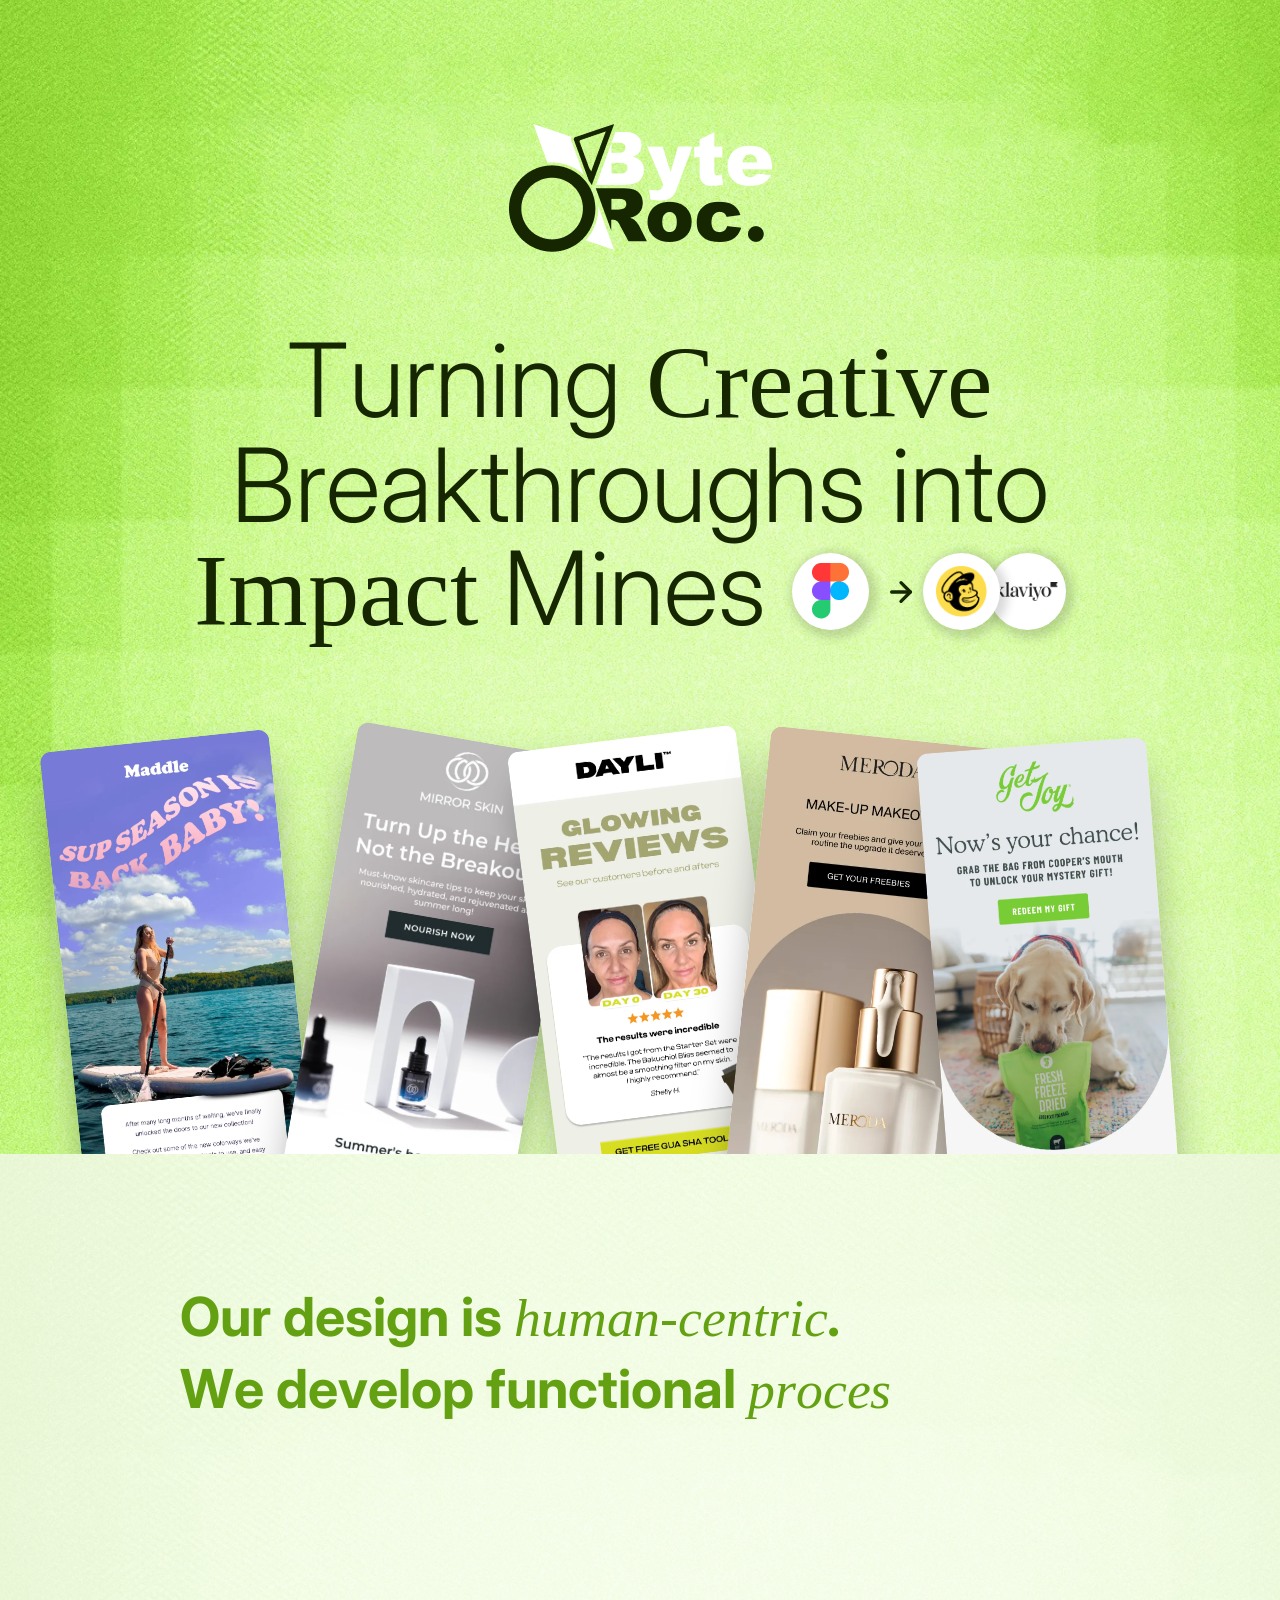
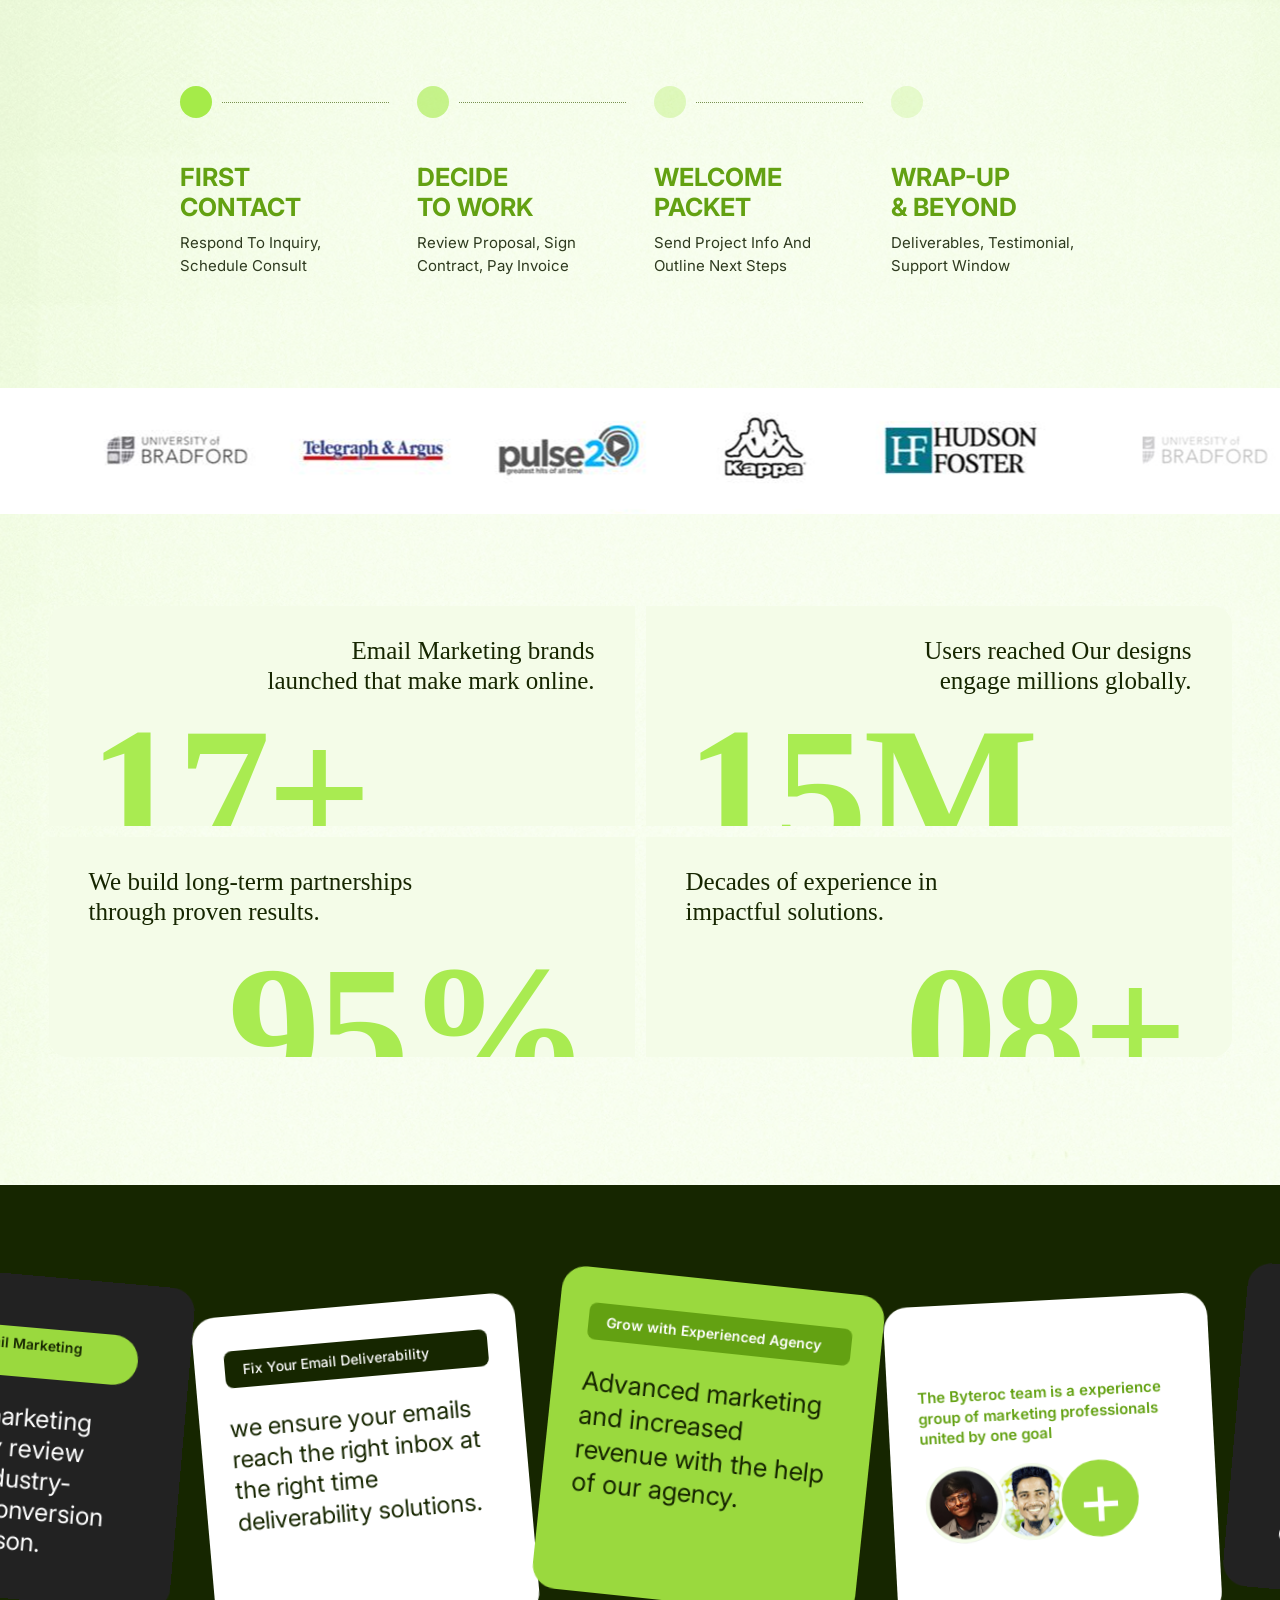
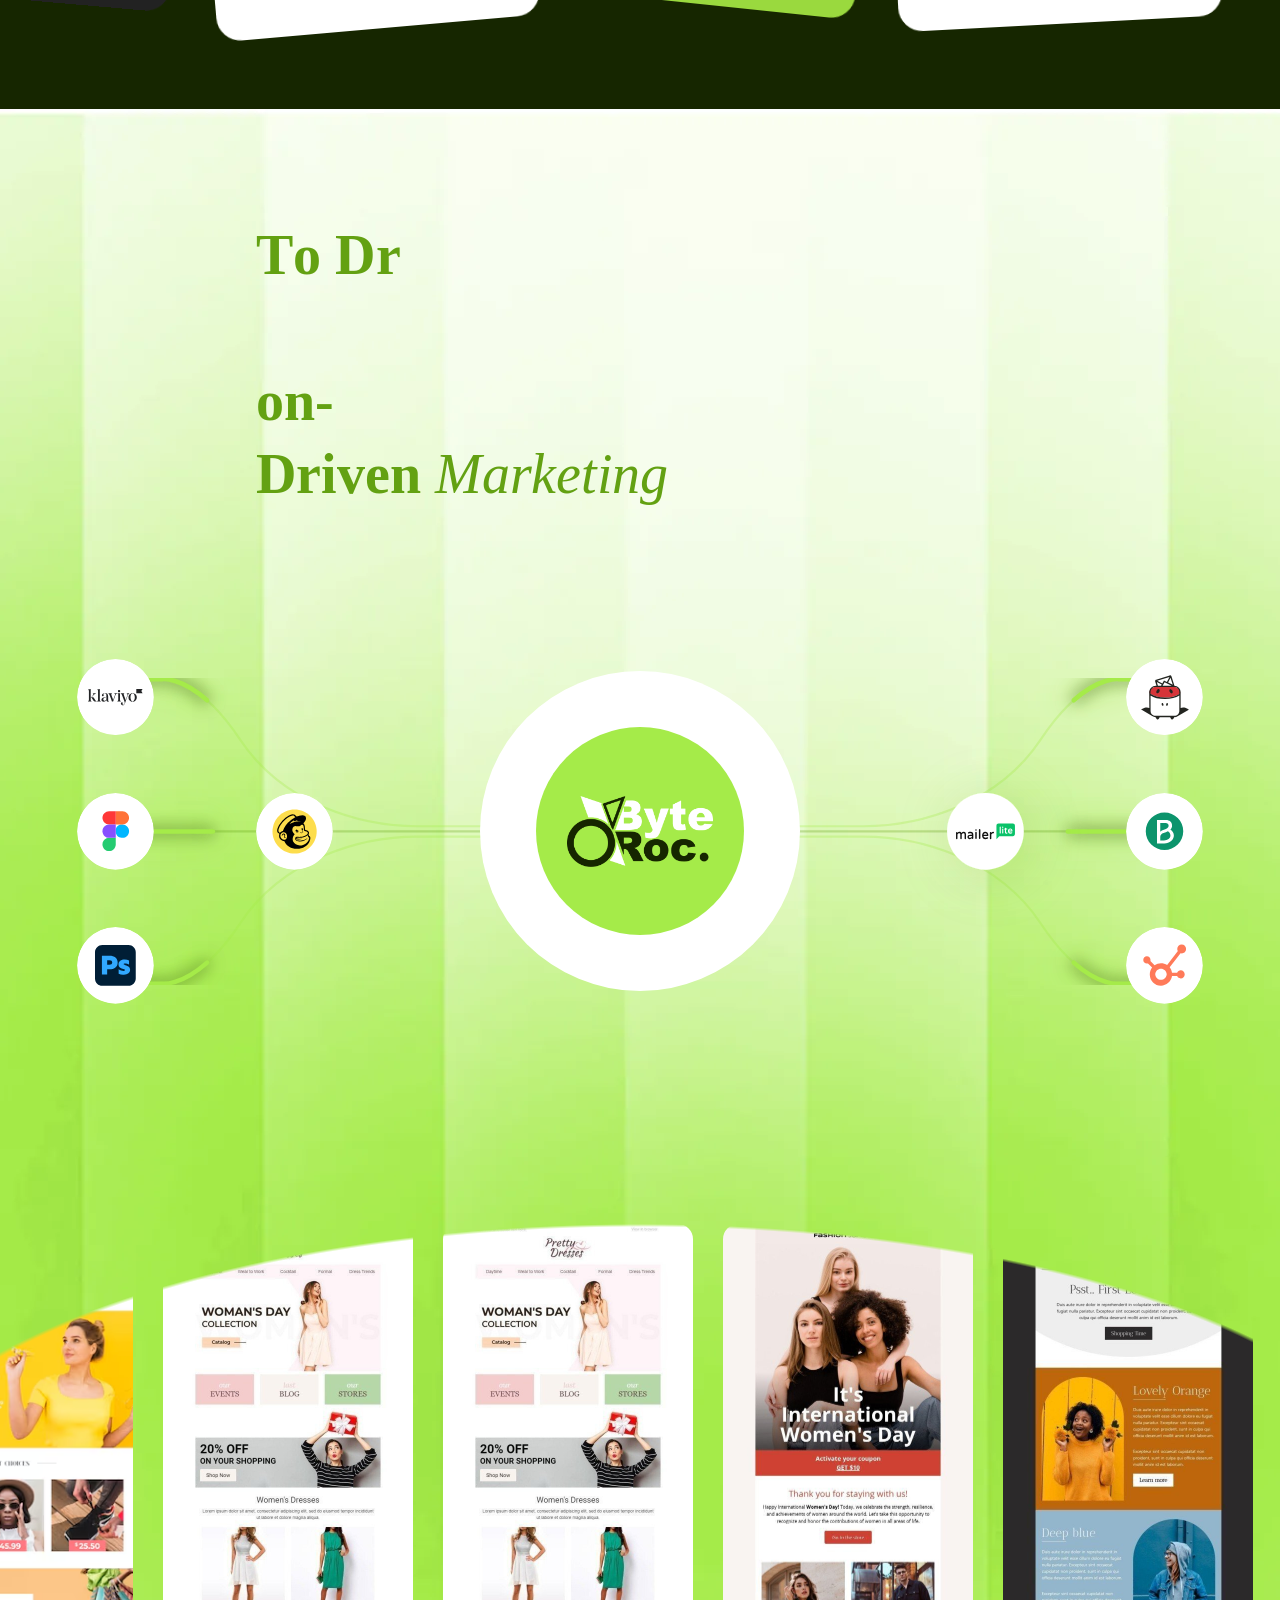
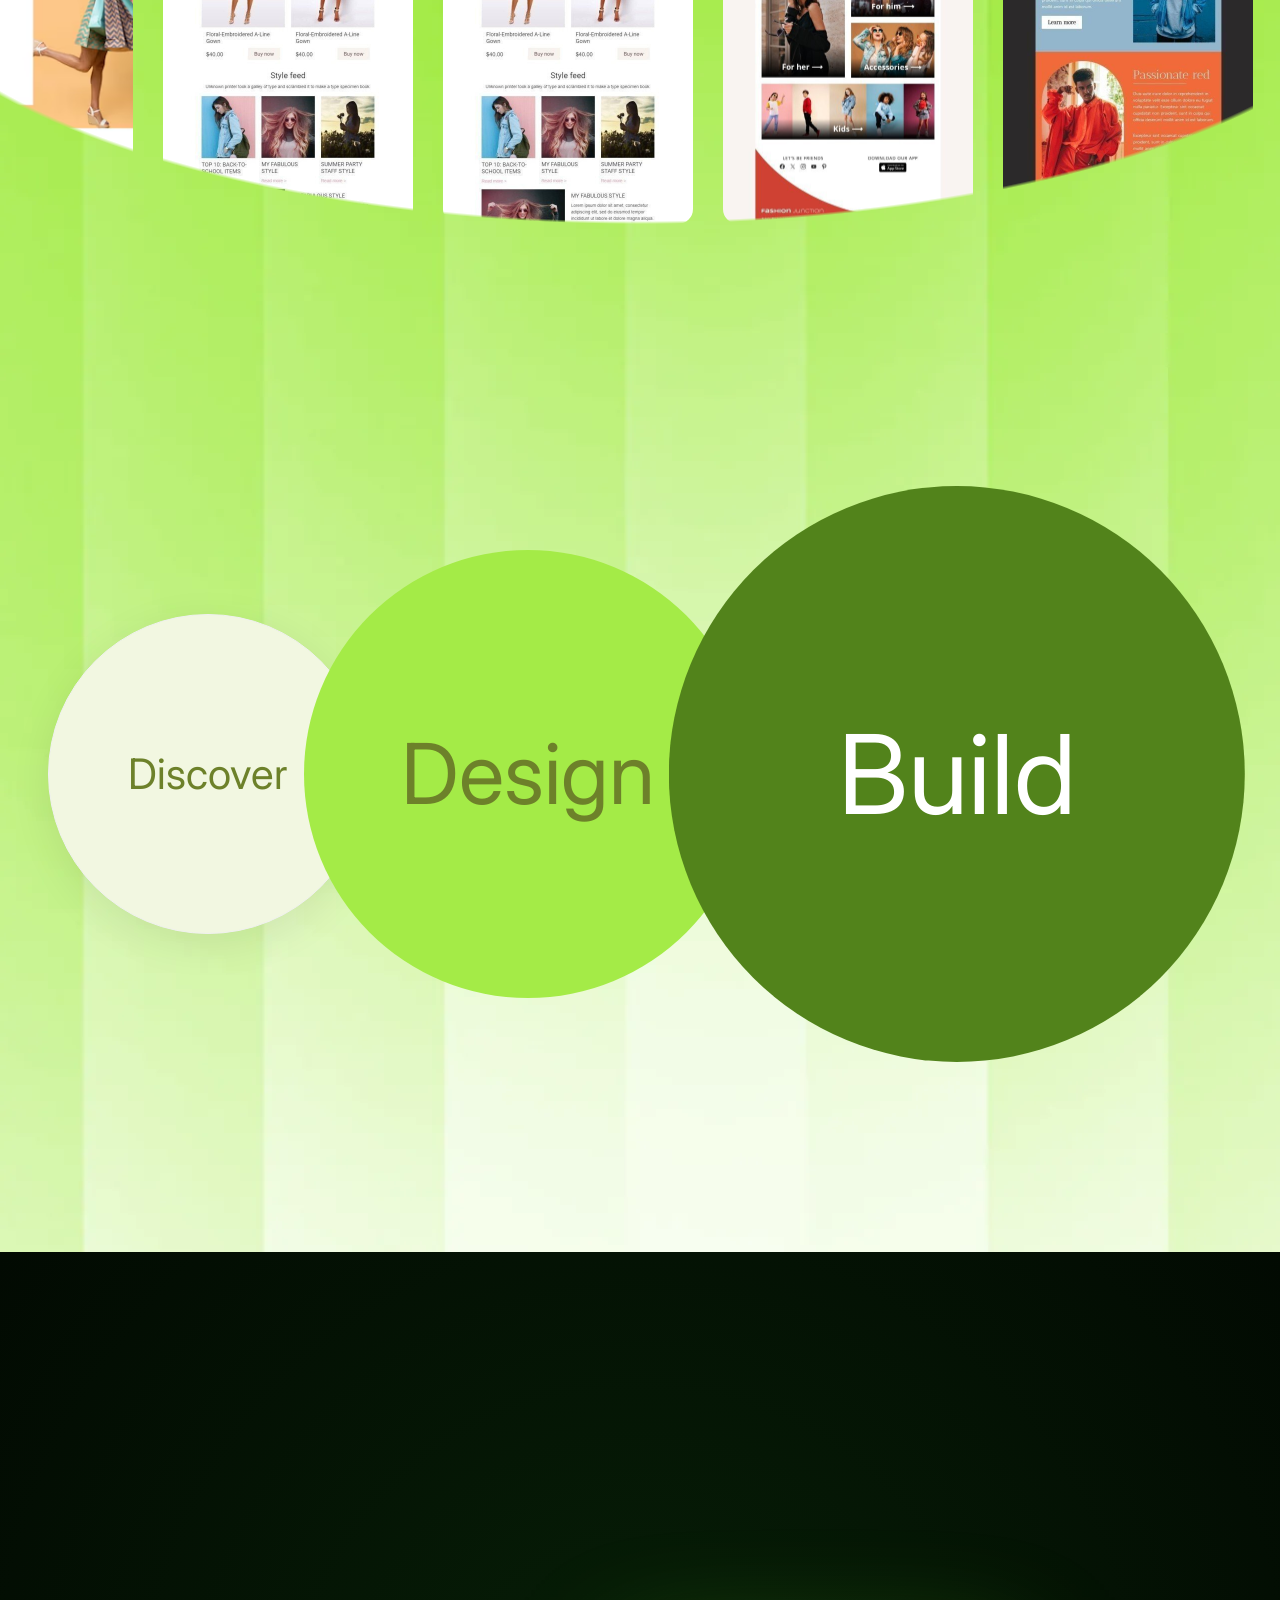
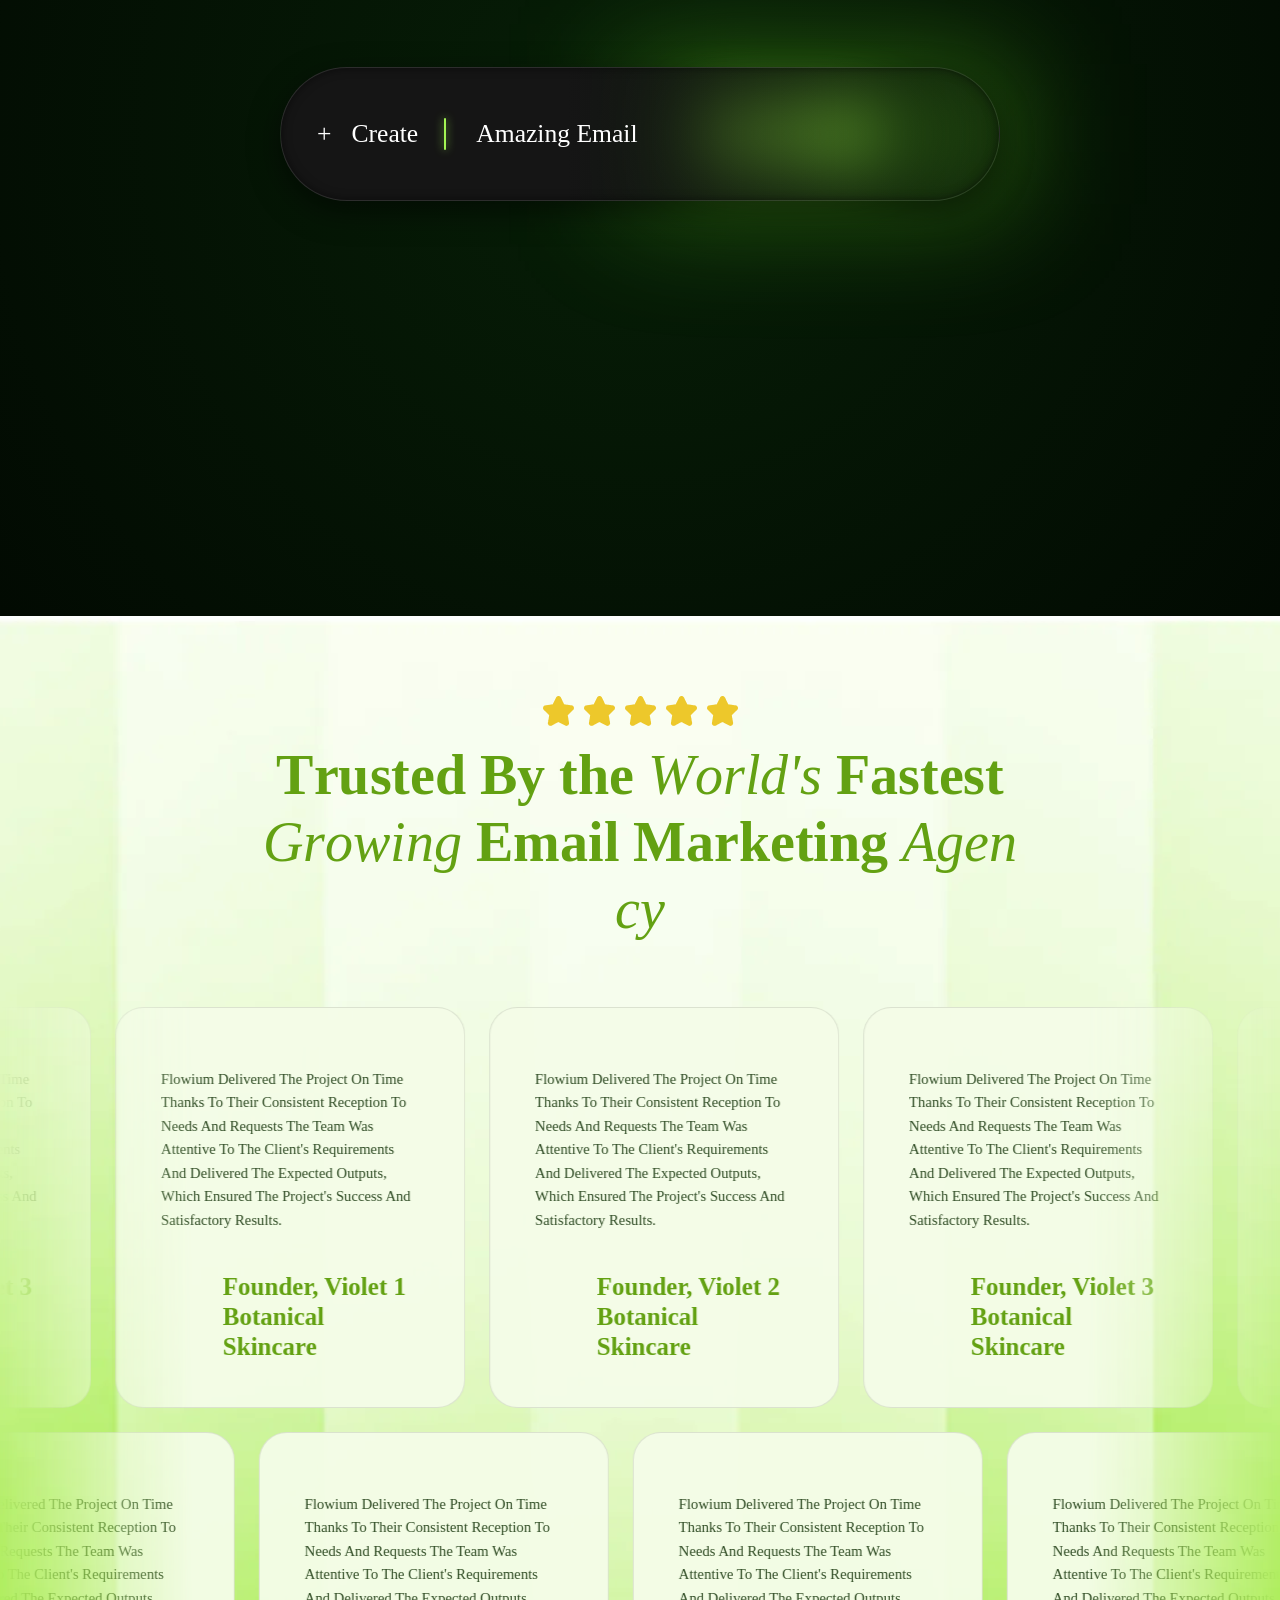
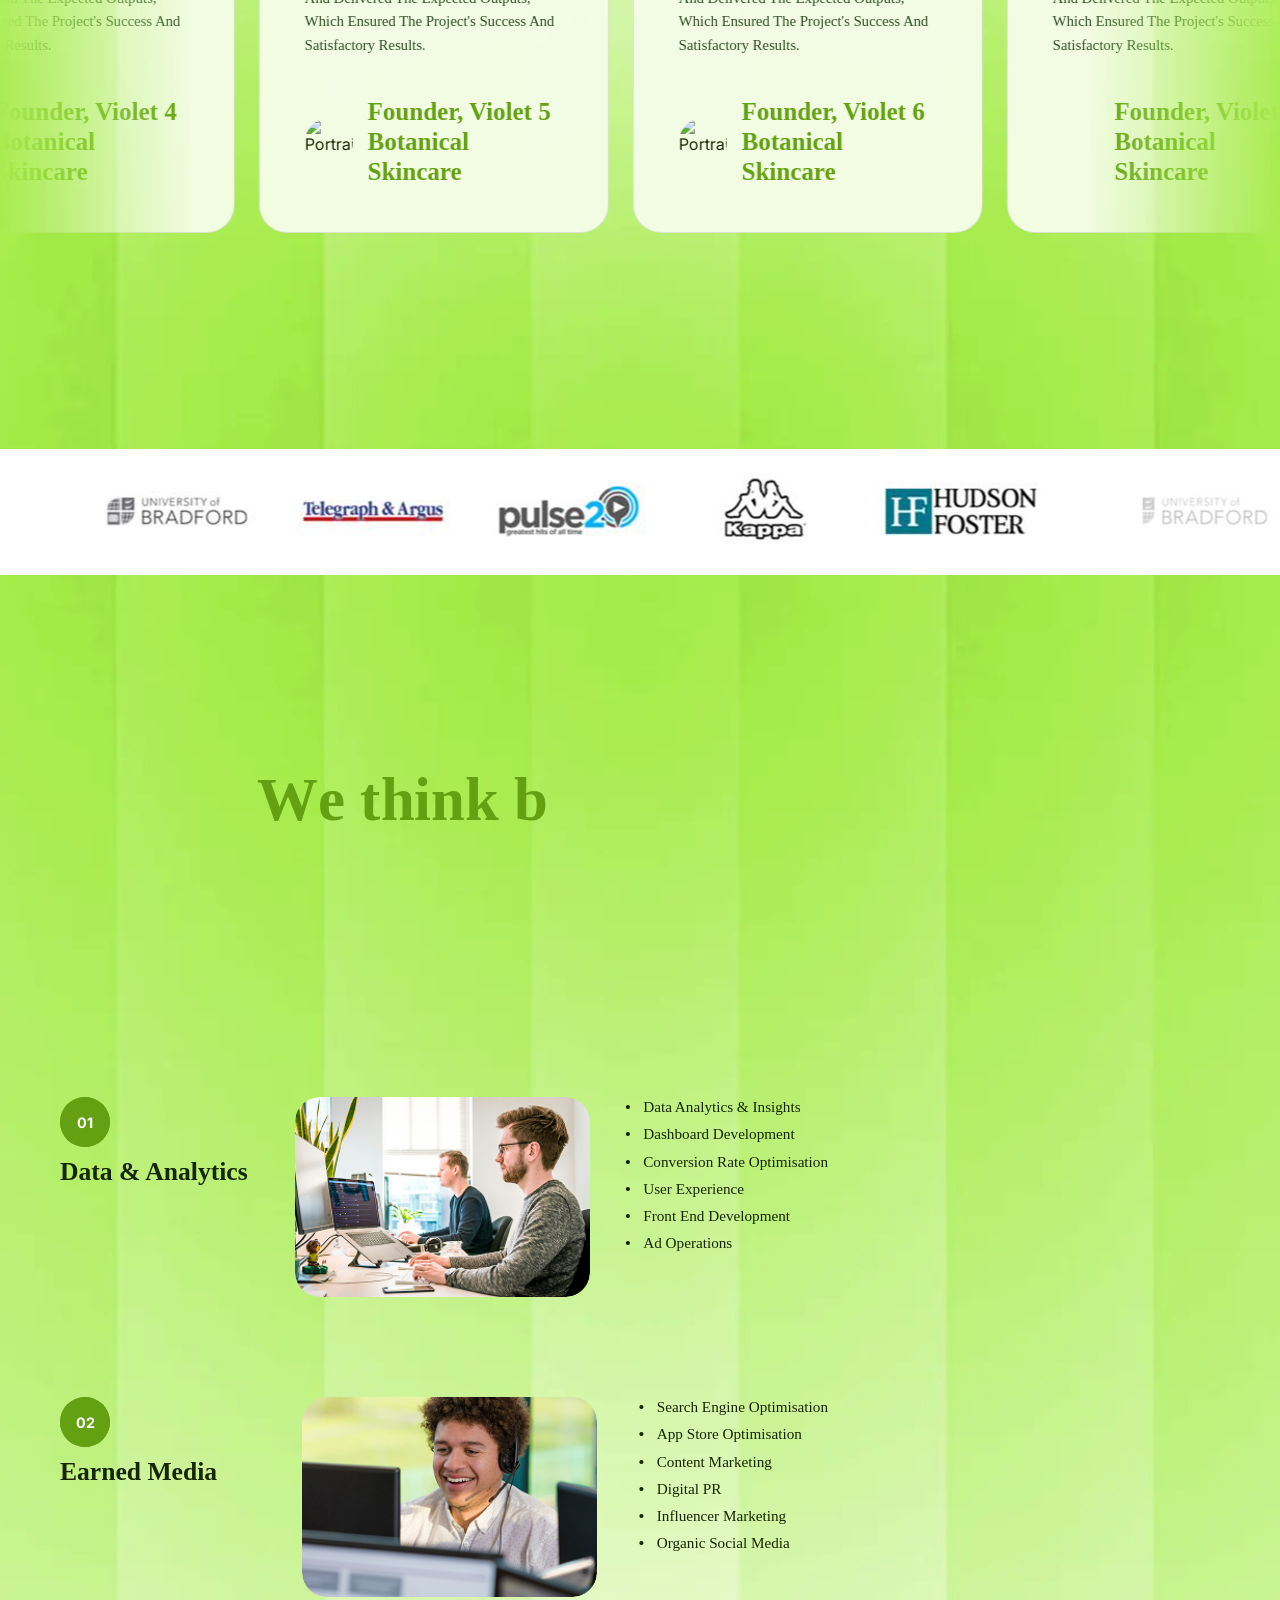
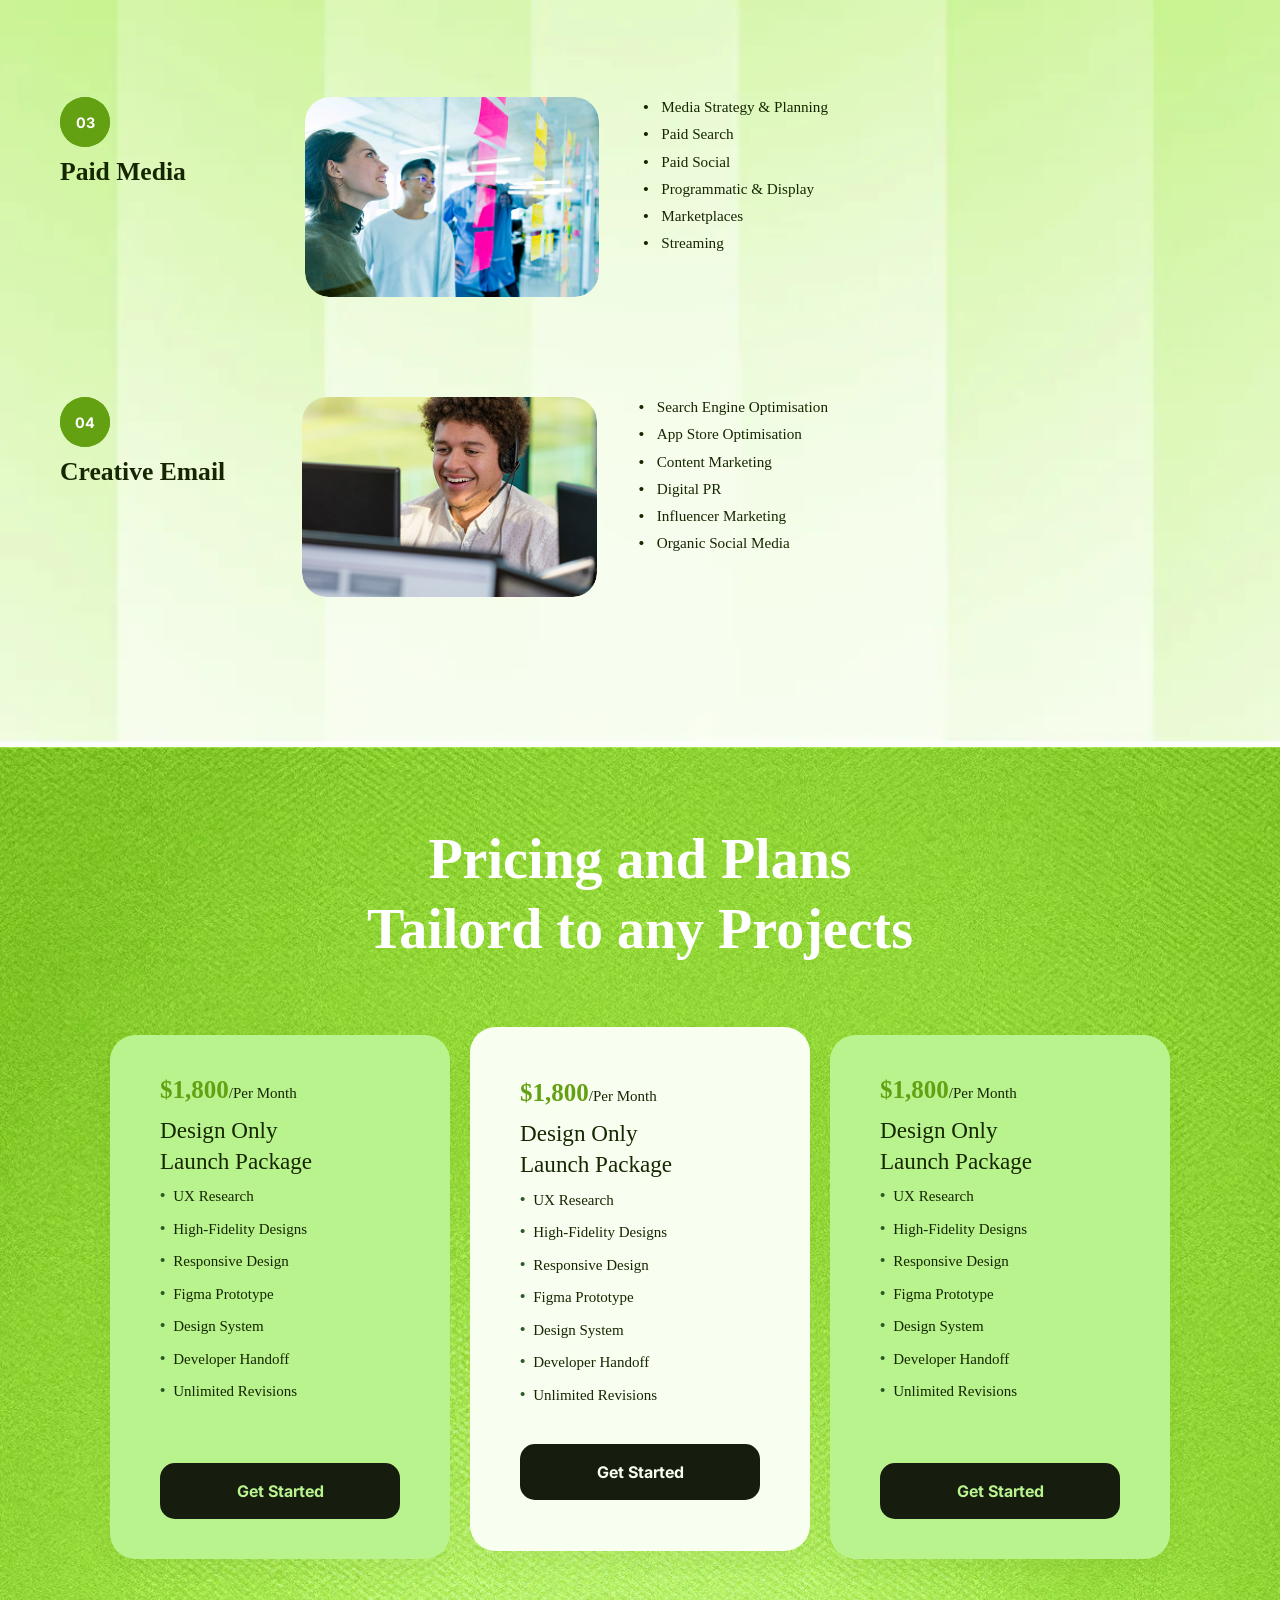
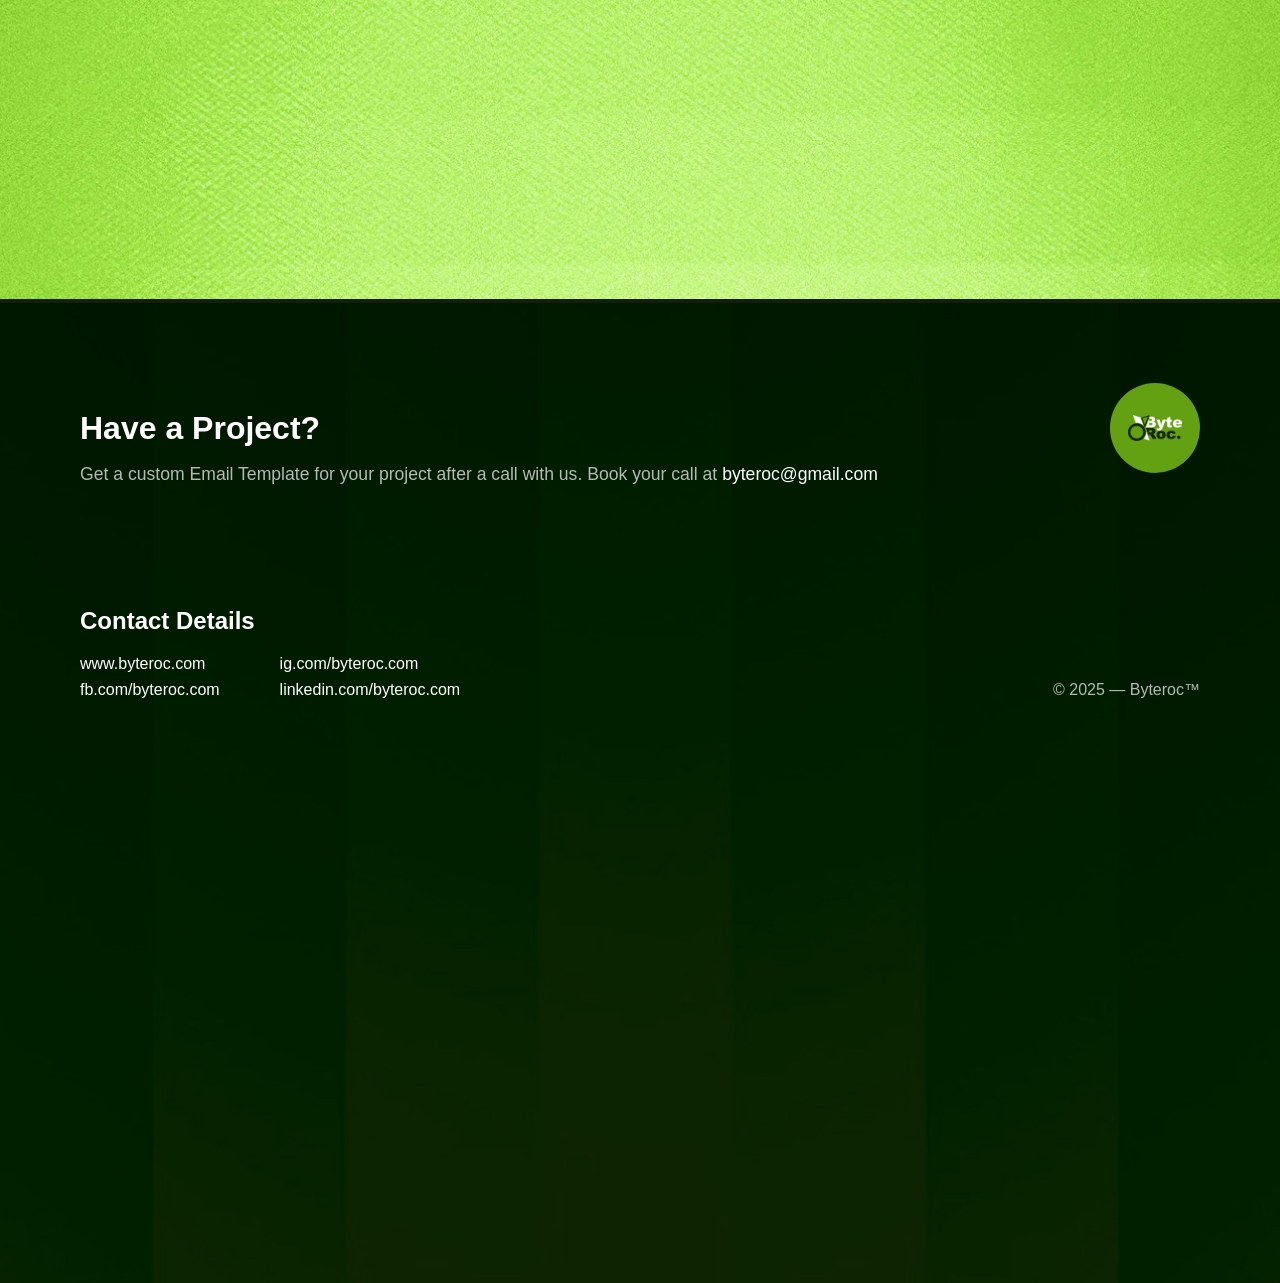
==== commit ab4e1945: "fix loading issue" ====
--- a/index.html
+++ b/index.html
@@ -17,7 +17,7 @@
         href="https://fonts.googleapis.com/css2?family=Inter:wght@400;500;600;700;800&family=Cormorant+Garamond:wght@400;500;600;700&display=swap"
         rel="stylesheet" />
 
-    <link rel="icon" type="image/x-icon" sizes="32x32"  href="./assets/test.svg" />
+    <link rel="icon" type="image/x-icon" sizes="32x32"  href="./assets/test.svg/>
     <link rel="stylesheet" href="css/fonts.css" />
     <link rel="stylesheet" href="css/animations.css" />
     <link rel="stylesheet" href="css/main.css" />
@@ -34,23 +34,26 @@
 <body>
 
   
+   
+  
     <section id="hero">
-        <img class="main-logo" data-animate src="./assets/main.png" loading="lazy" alt="byteroc" />
+        <img class="main-logo" data-animate src="./assets/main.webp" alt="byteroc" />
+        
         <div class="hero-headings">
-            <h2 class="split-text">Turning <span  class="diff-font">Creative</span></h2>
+            <h2 class="split-text">Turning <span class="diff-font">Creative</span></h2>
             <h2 class="split-text">Breakthroughs into</h2>
             <div class="hero-last-line">
-                <h2 class="split-text"><span    class="diff-font">Impact</span> Mines</h2>
+                <h2 class="split-text"><span class="diff-font">Impact</span> Mines</h2>
                 <div class="icon-row">
-                    <div class="bubble-icon"><img src="./assets/hero/figma.png" alt="figma icon" loading="lazy"></div>
+                    <div class="bubble-icon"><img src="./assets/hero/figma.webp" alt="figma icon"></div>
                     
                     <svg class="arrow-pointer" xmlns="http://www.w3.org/2000/svg" viewBox="0 0 24 24" fill="none" stroke="currentColor" stroke-width="2.5" stroke-linecap="round" stroke-linejoin="round">
                         <line x1="5" y1="12" x2="19" y2="12"></line>
                         <polyline points="12 5 19 12 12 19"></polyline>
                     </svg>
                 
-                    <div class="bubble-icon"><img src="./assets/hero/monkey.png" alt="monkey icon" loading="lazy"></div>
-                    <div class="bubble-icon"><img src="./assets/hero/klaviyo.png" alt="klaviyo icon" loading="lazy"></div>
+                    <div class="bubble-icon"><img src="./assets/hero/monkey.webp" alt="monkey icon"></div>
+                    <div class="bubble-icon"><img src="./assets/hero/klaviyo.webp" alt="klaviyo icon"></div>
                 </div>
             </div>
         </div>
@@ -60,14 +63,14 @@
                 <img src="./assets/hero/hero1.webp" alt="sample 1" data-category="E-Commerce Redesign"
                     data-title="Nike Global App" data-stack1="./assets/hero/imageset/first-1.webp"
                     data-stack2="./assets/hero/imageset/first-4.webp" data-stack3="./assets/hero/imageset/first-3.webp"
-                    data-stack4="./assets/hero/imageset/first-2.webp" loading="lazy">
+                    data-stack4="./assets/hero/imageset/first-2.webp">
             </div>
 
             <div>
                 <img src="./assets/hero/hero2.webp" alt="sample 2" data-category="Web3 Marketplace"
                     data-title="Pallet Ross" data-stack1="./assets/hero/imageset/sec-1.webp"
                     data-stack2="./assets/hero/imageset/sec-2.webp" data-stack3="./assets/hero/imageset/sec-3.webp"
-                    data-stack4="./assets/hero/imageset/sec-4.webp" loading="lazy">
+                    data-stack4="./assets/hero/imageset/sec-4.webp">
             </div>
 
             <div>
@@ -90,6 +93,30 @@
             </div>
         </div>
     </section>
+
+    <div id="project-modal" class="project-modal">
+        <div class="modal-overlay" onclick="closeModal()"></div>
+        <div class="modal-content-wrapper">
+            <div class="modal-top-bar">
+                <button class="btn-close-text" onclick="closeModal()">Close</button>
+            </div>
+            <div class="modal-text-content">
+                <p id="modal-category" class="category-tag"></p>
+                <h2 id="modal-title"></h2>
+            </div>
+            <div class="modal-spacer"></div>
+            <div class="modal-bottom-content">
+                <button class="btn-primary">View Project</button>
+            </div>
+        </div>
+        <div id="modal-stack" class="modal-stack">
+            <img id="modal-stack-1" class="modal-card modal-s1" src="" alt="" />
+            <img id="modal-stack-2" class="modal-card modal-s2" src="" alt="" />
+            <img id="modal-stack-3" class="modal-card modal-s3" src="" alt="" />
+            <img id="modal-stack-4" class="modal-card modal-s4" src="" alt="" />
+            <img id="modal-center-image" class="modal-card modal-main" src="" alt="" />
+        </div>
+    </div>
 
     <div id="project-modal" class="project-modal">
         <div class="modal-overlay" onclick="closeModal()"></div>
@@ -226,8 +253,8 @@
             <div class="card card-team tilt-5">
                 <p>The Byteroc team is a experience group of marketing professionals united by one goal</p>
                 <div class="avatars">
-                    <img src="assets/what-2.png" alt="" class="avatar" loading="lazy" style="z-index: 3;">
-                    <img src="assets/what-3.png" alt="" class="avatar" loading="lazy" style="z-index: 2;">
+                    <img src="assets/what-2.webp" alt="" class="avatar" loading="lazy" style="z-index: 3;">
+                    <img src="assets/what-3.webp" alt="" class="avatar" loading="lazy" style="z-index: 2;">
                     <div class="avatar-btn">+</div>
                 </div>
             </div>
@@ -251,8 +278,8 @@
             <div class="card card-team tilt-5">
                 <p>The Byteroc team is a experience group of marketing professionals united by one goal</p>
                 <div class="avatars">
-                    <img src="assets/what-2.png" alt="" loading="lazy" class="avatar" style="z-index: 3;">
-                    <img src="assets/what-3.png" alt="" loading="lazy" class="avatar" style="z-index: 2;">
+                    <img src="assets/what-2.webp" alt="" loading="lazy" class="avatar" style="z-index: 3;">
+                    <img src="assets/what-3.webp" alt="" loading="lazy" class="avatar" style="z-index: 2;">
                     <div class="avatar-btn">+</div>
                 </div>
             </div>
@@ -453,7 +480,7 @@
             <div class="middle">
                 <div>
                     <div>
-                        <img src="/assets/main.png" loading="lazy" alt="ByteRoc logo">
+                        <img src="/assets/main.webp" loading="lazy" alt="ByteRoc logo">
                     </div>
                 </div>
                 <div class="vine">
@@ -699,7 +726,7 @@
 
         <div class="testimonial-container">
             <header class="testimonial-header">
-                <img src="assets/stars.png" class="star-rating" loading="lazy" alt="Stars">
+                <img src="assets/stars.webp" class="star-rating" loading="lazy" alt="Stars">
                 <h2 class="main-title headline">
                     Trusted By the <span class="serif-italic">World's</span> Fastest<br>
                     <span class="serif-italic">Growing</span> Email Marketing <span class="serif-italic">Agency</span>
@@ -843,7 +870,7 @@
                         </div>
                     </div>
                     <div class="col-img">
-                        <img src="assets/plan1.png"  loading="lazy">
+                        <img src="assets/plan1.webp"  loading="lazy">
                     </div>
                     <div class="col-list">
                         <ul>
@@ -865,7 +892,7 @@
                         </div>
                     </div>
                     <div class="col-img">
-                        <img src="assets/plan2.png" alt="Media" loading="lazy">
+                        <img src="assets/plan2.webp" alt="Media" loading="lazy">
                     </div>
                     <div class="col-list">
                         <ul>
@@ -887,7 +914,7 @@
                         </div>
                     </div>
                     <div class="col-img">
-                        <img src="assets/plan3.png" alt="Paid" loading="lazy">
+                        <img src="assets/plan3.webp" alt="Paid" loading="lazy">
                     </div>
                     <div class="col-list">
                         <ul>
@@ -909,7 +936,7 @@
                         </div>
                     </div>
                     <div class="col-img">
-                        <img src="assets/plan2.png" alt="Email" loading="lazy">
+                        <img src="assets/plan2.webp" alt="Email" loading="lazy">
                     </div>
                     <div class="col-list">
                         <ul>
@@ -999,7 +1026,7 @@
                     </div>
                     <div class="footer-logo">
 
-                        <img src="./assets/main.png" alt="">
+                        <img src="./assets/main.webp" alt="">
                     </div>
                 </div>
 
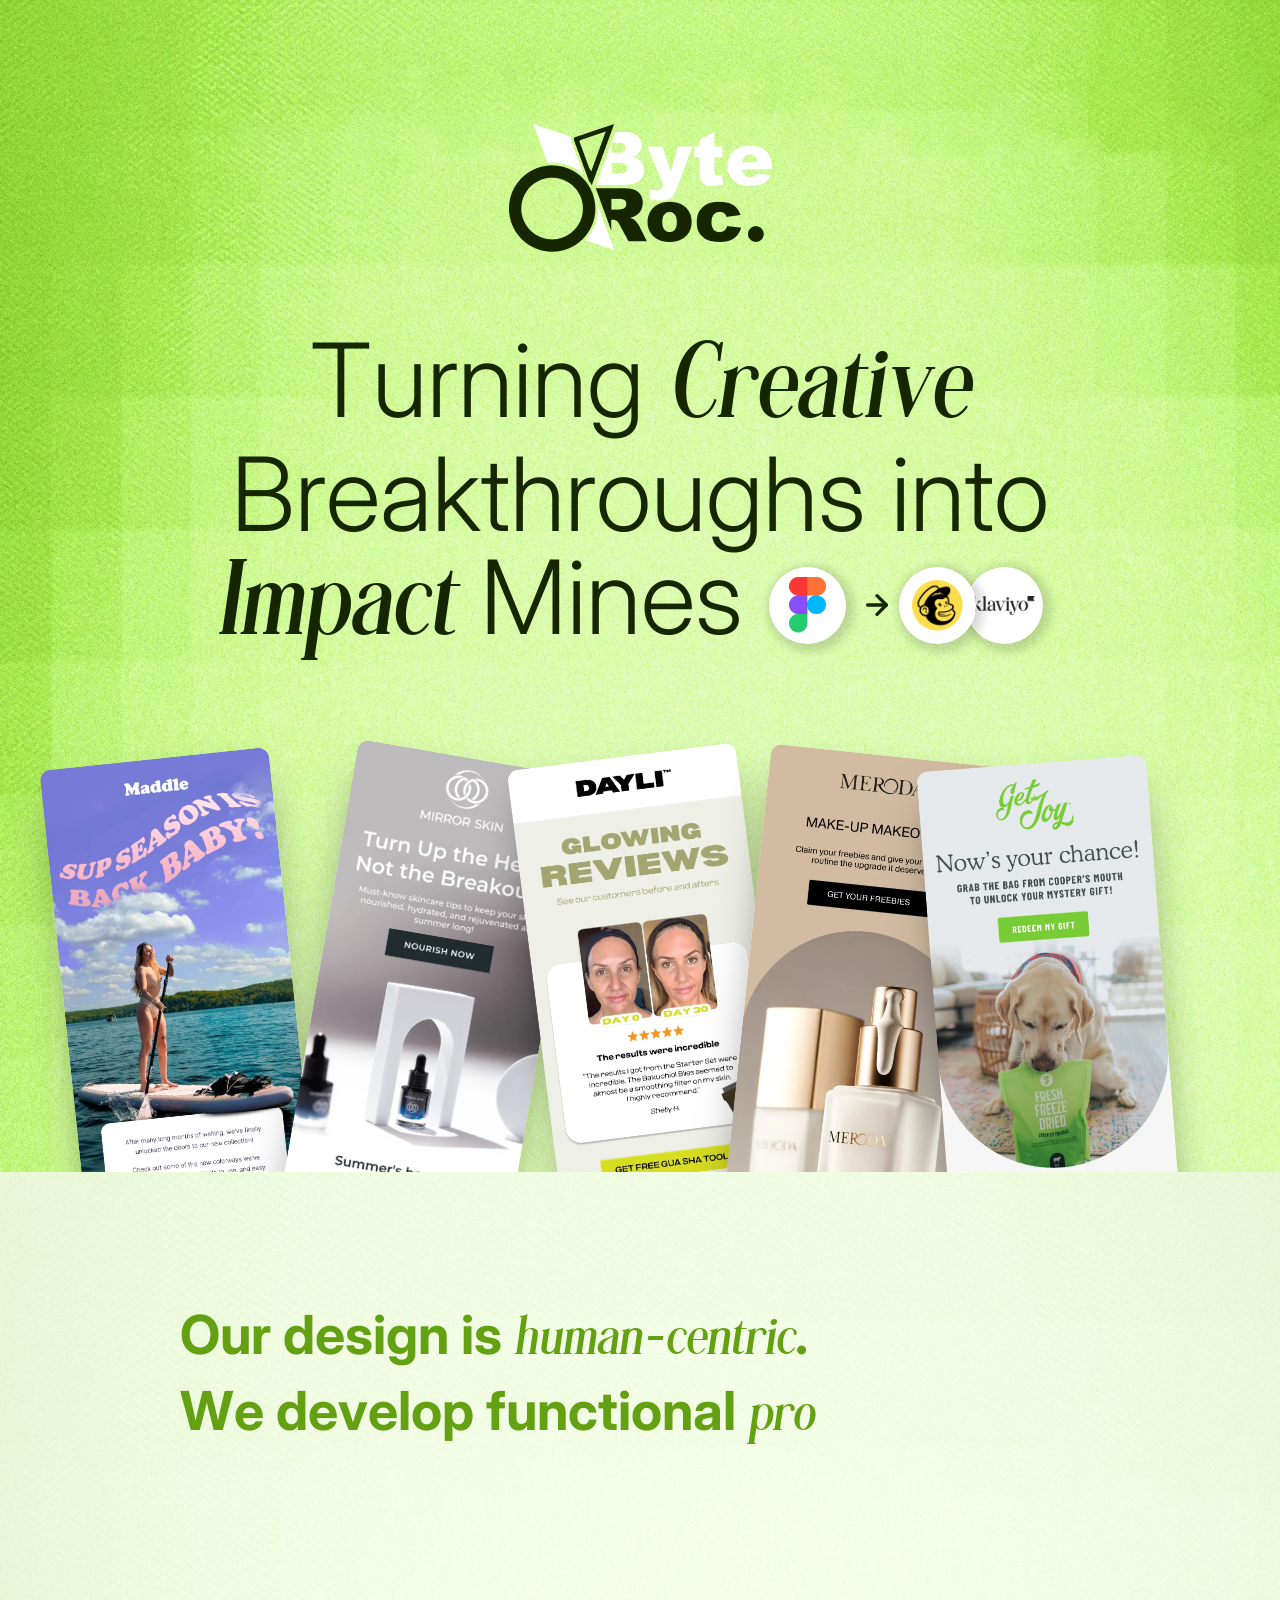
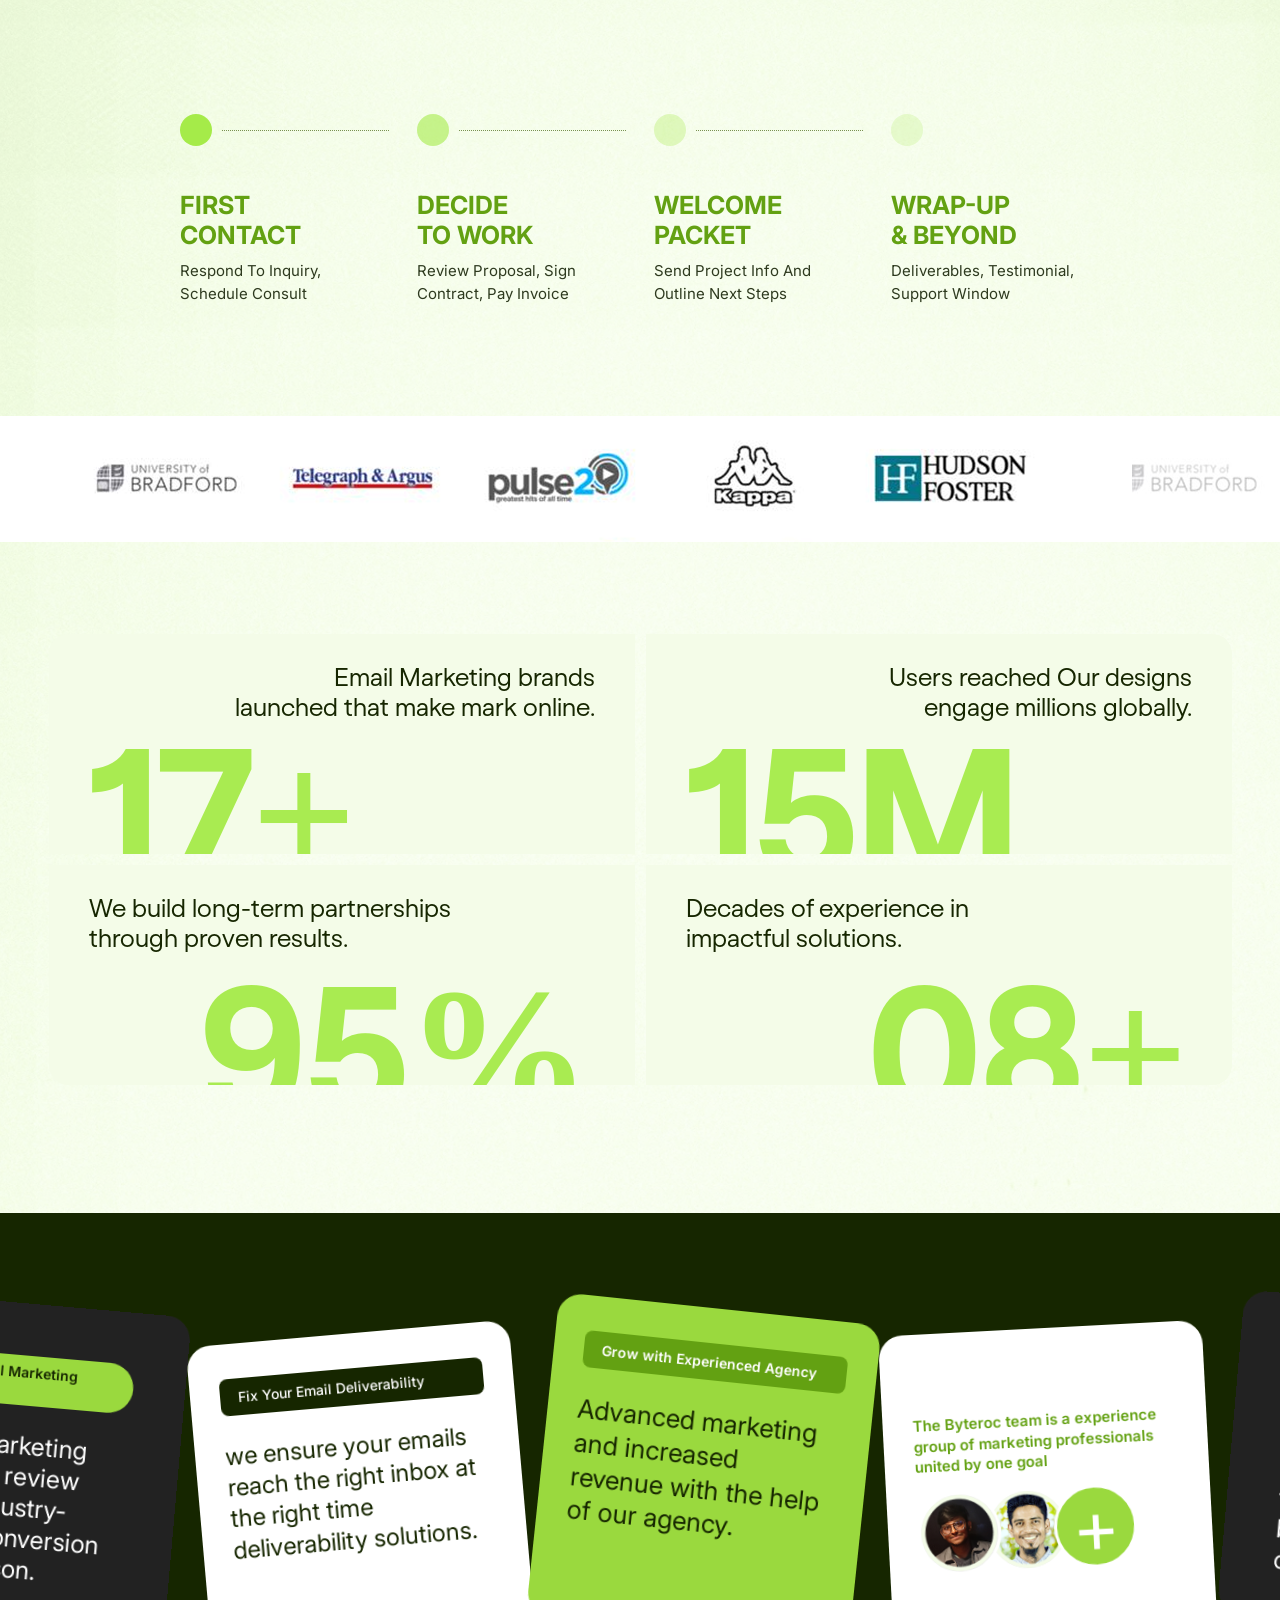
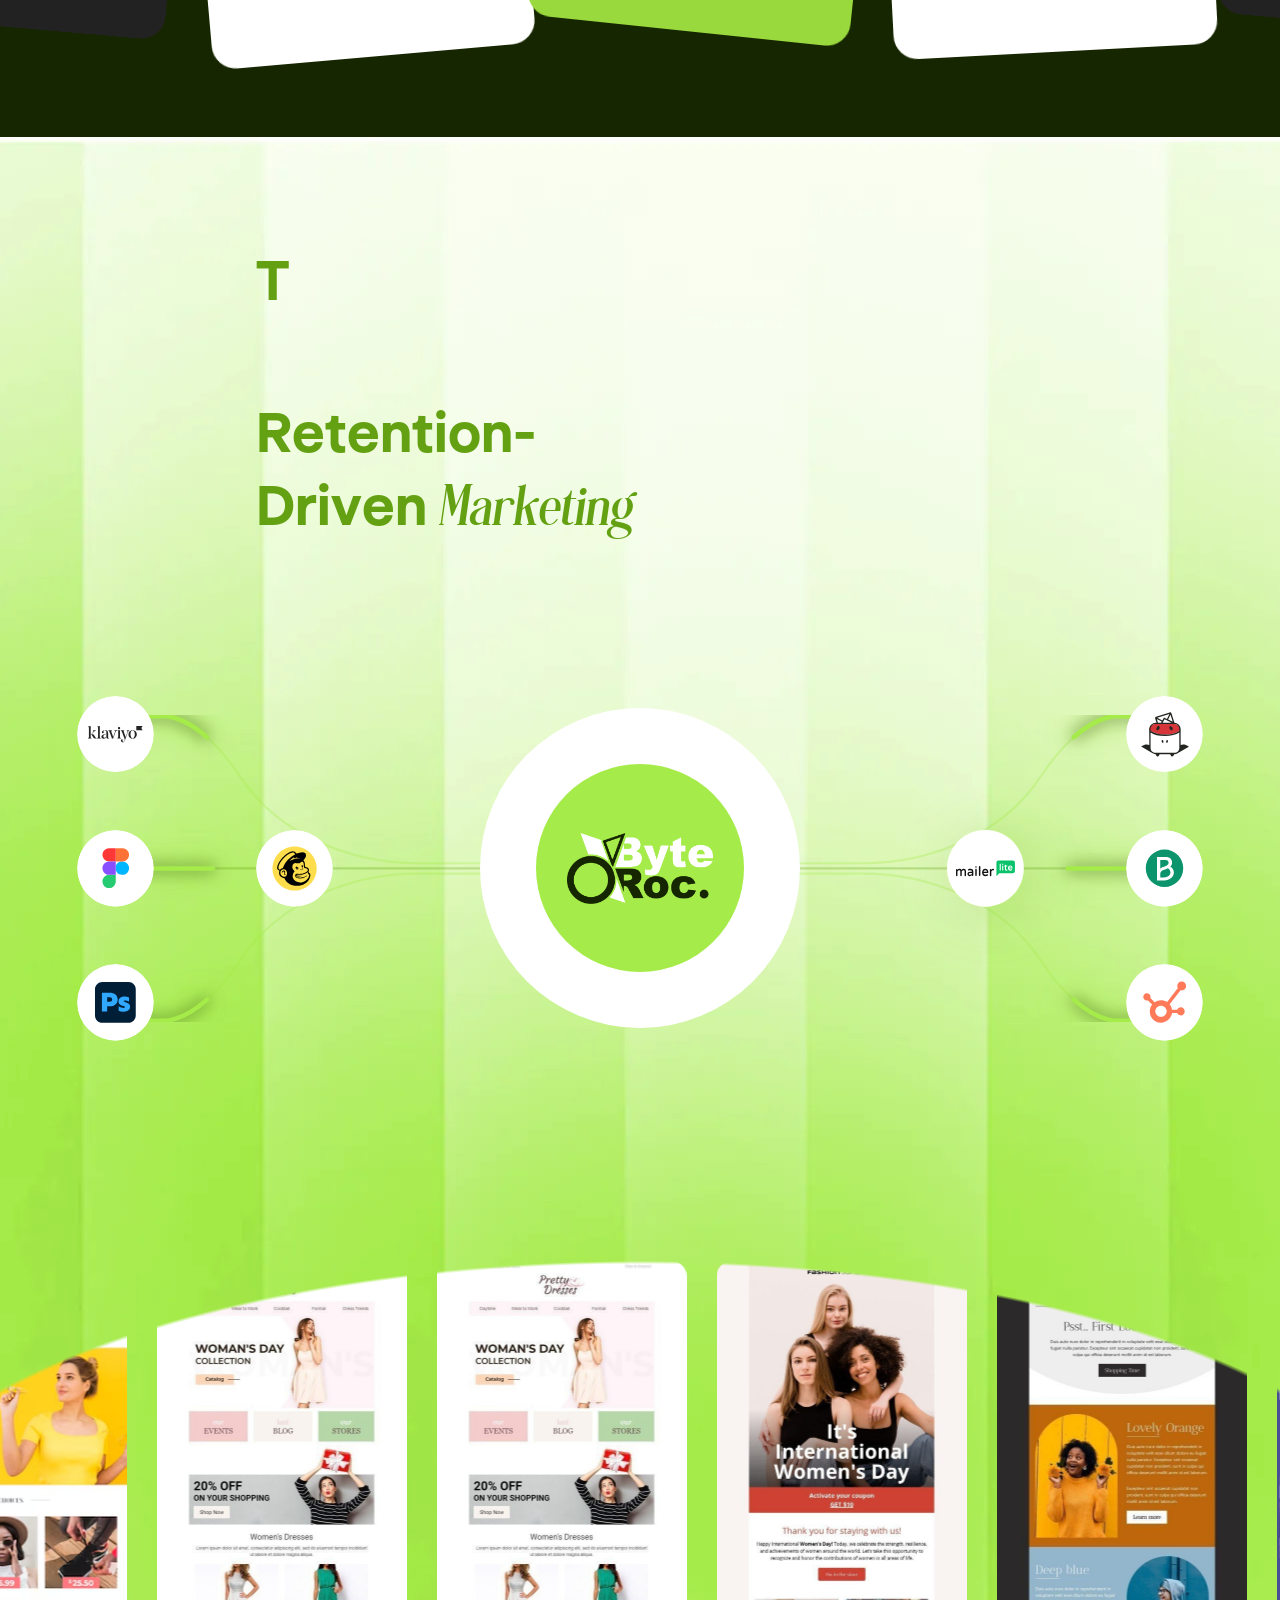
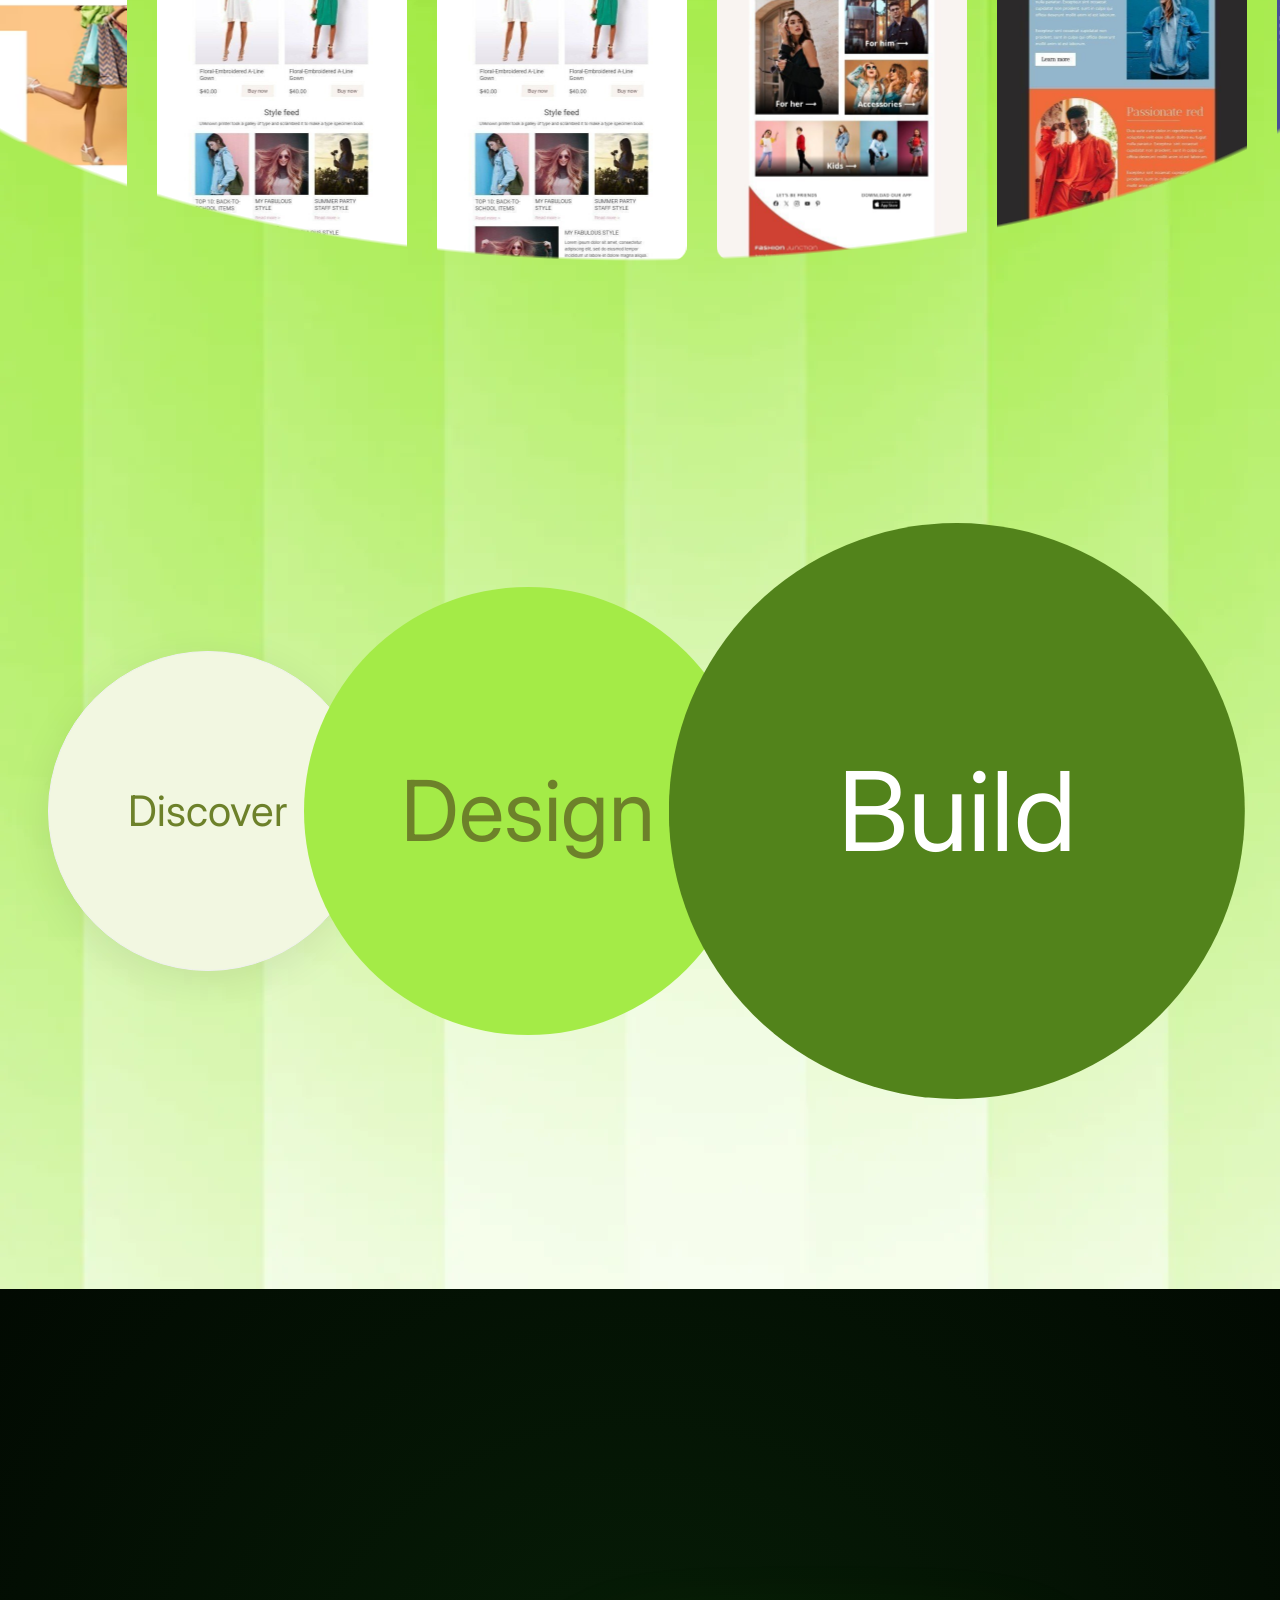
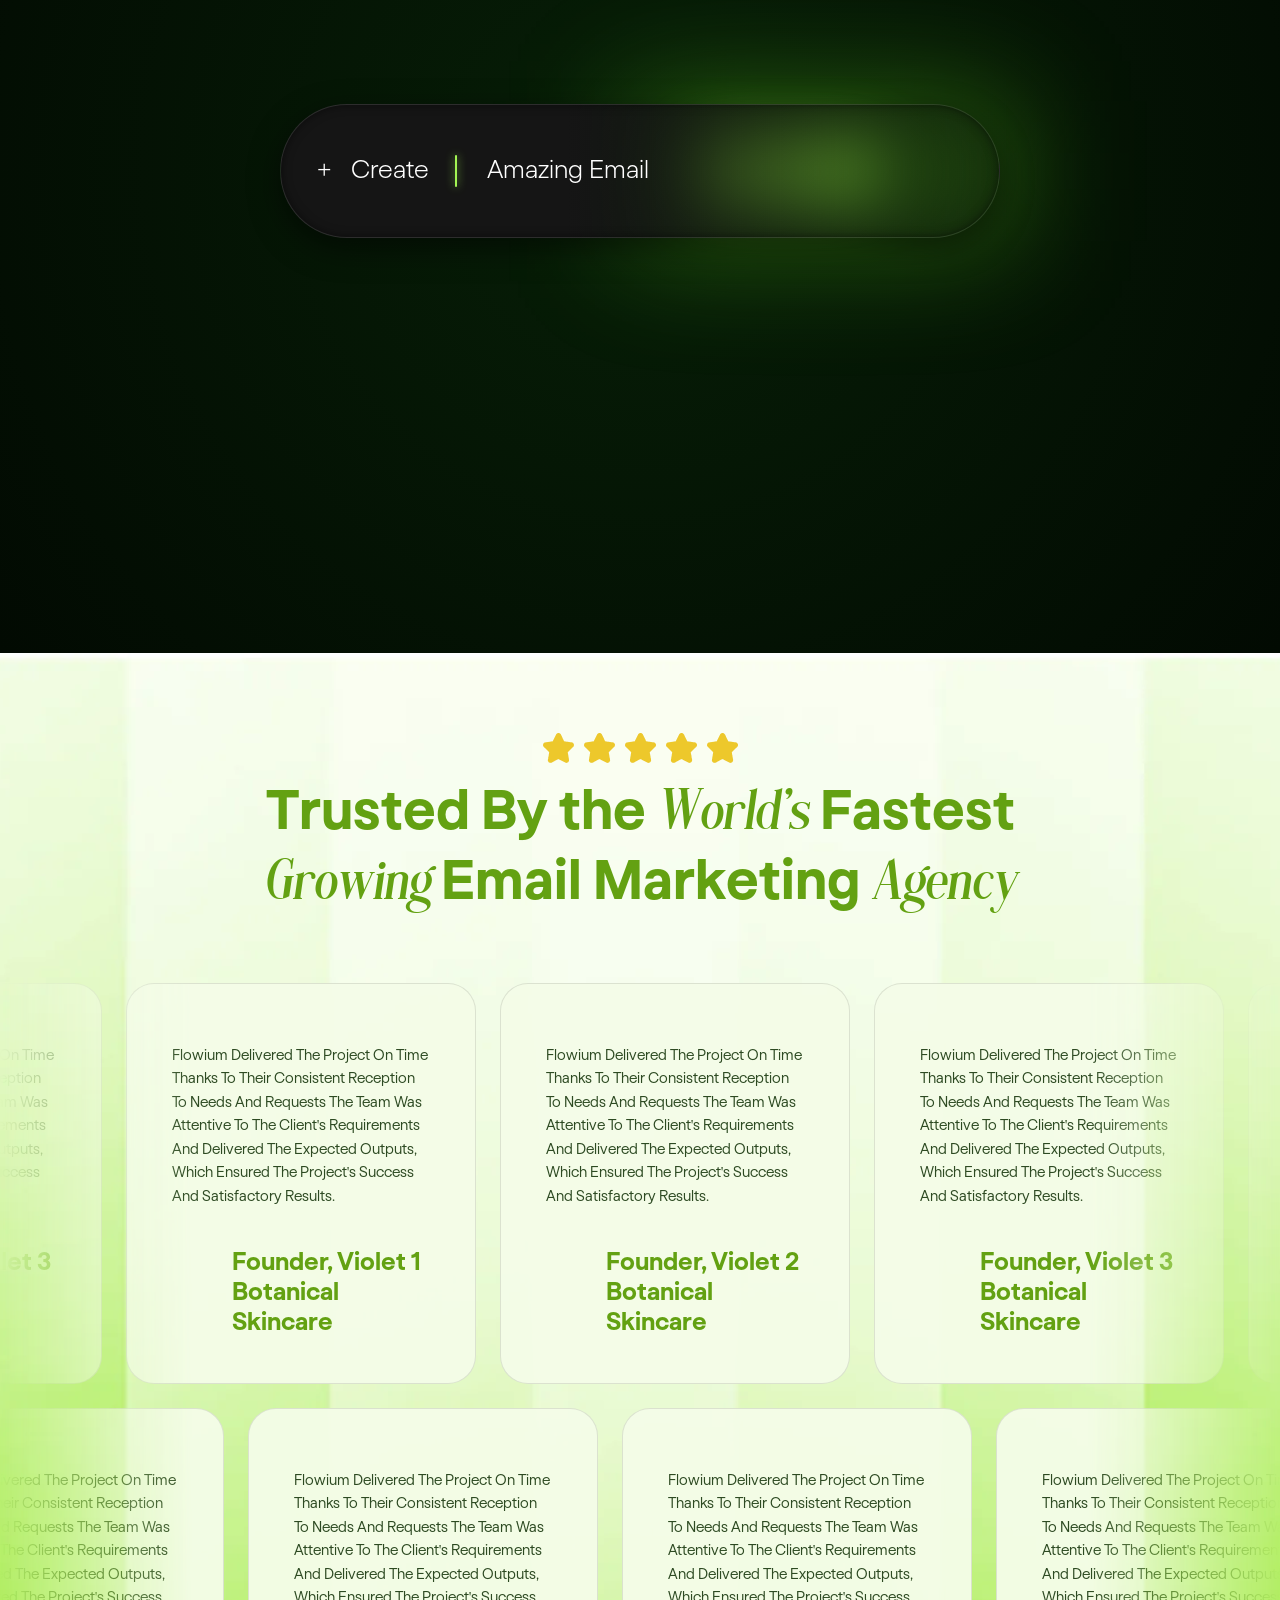
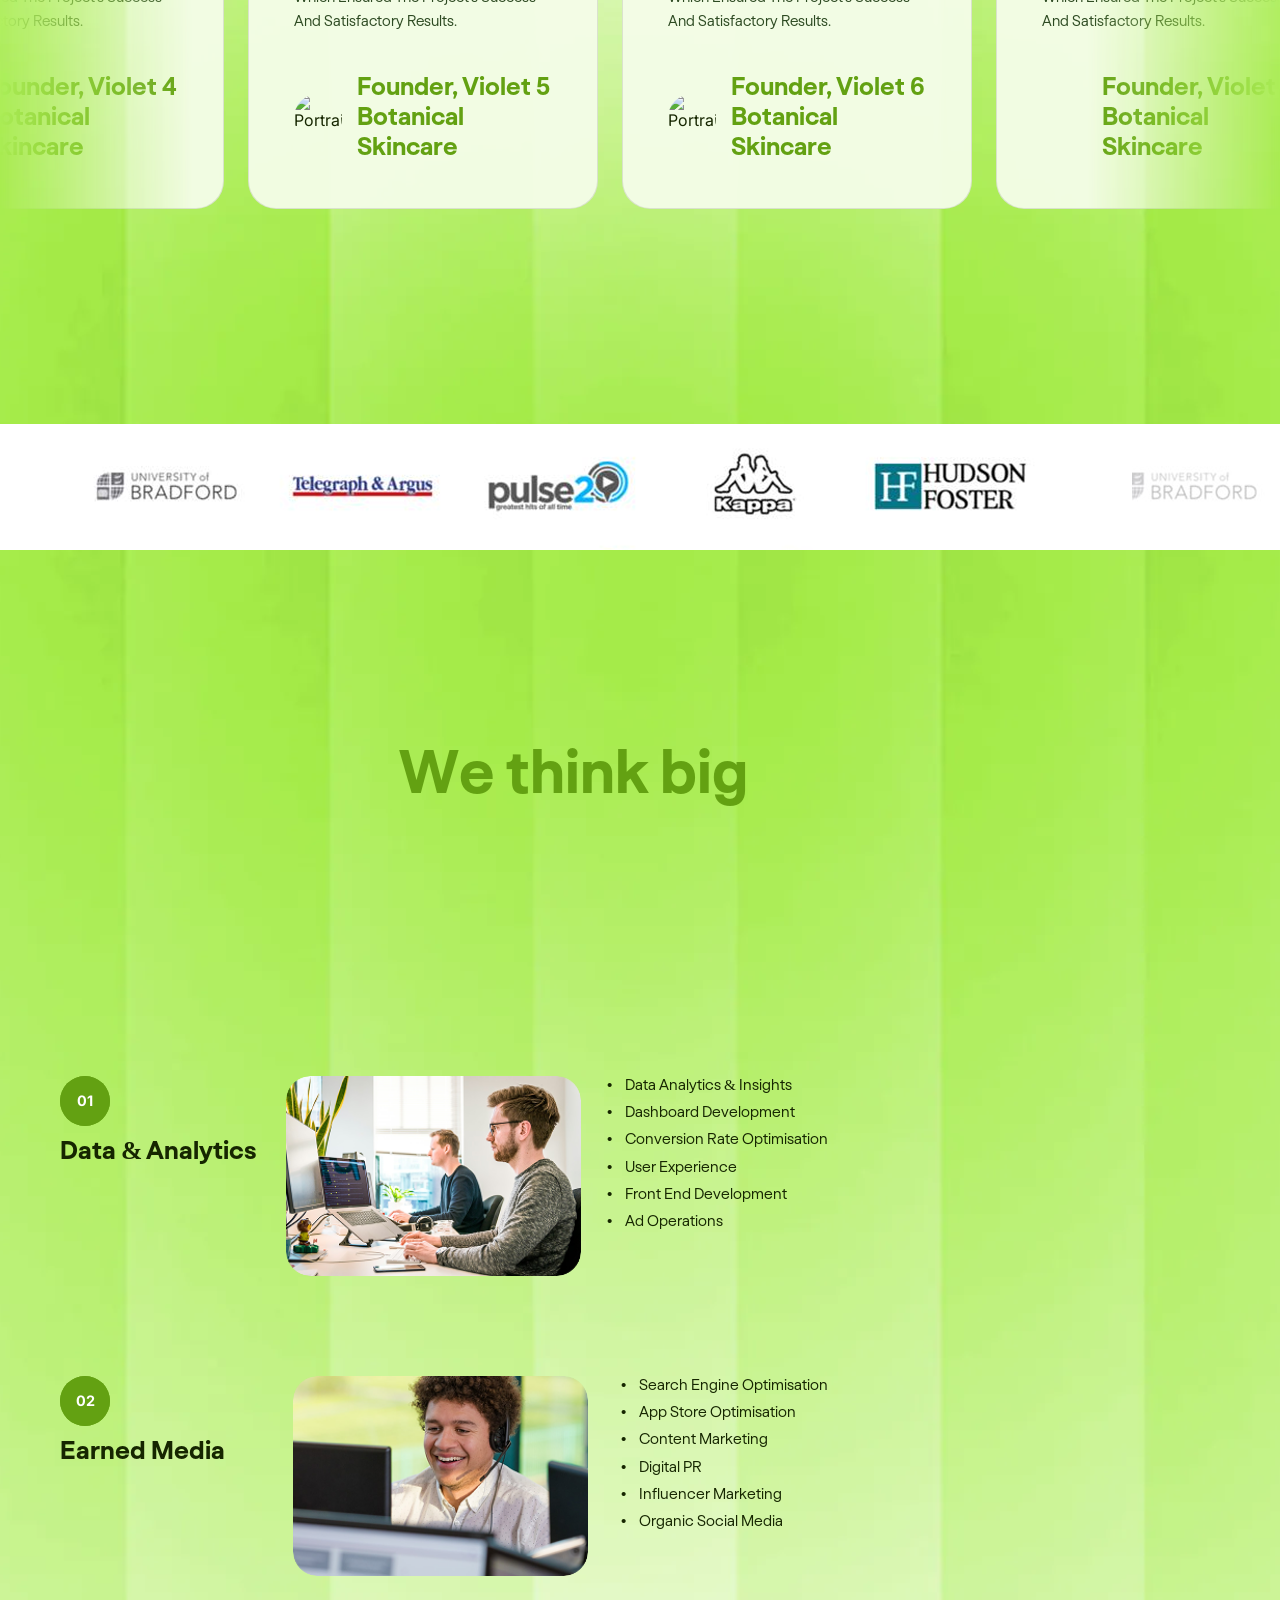
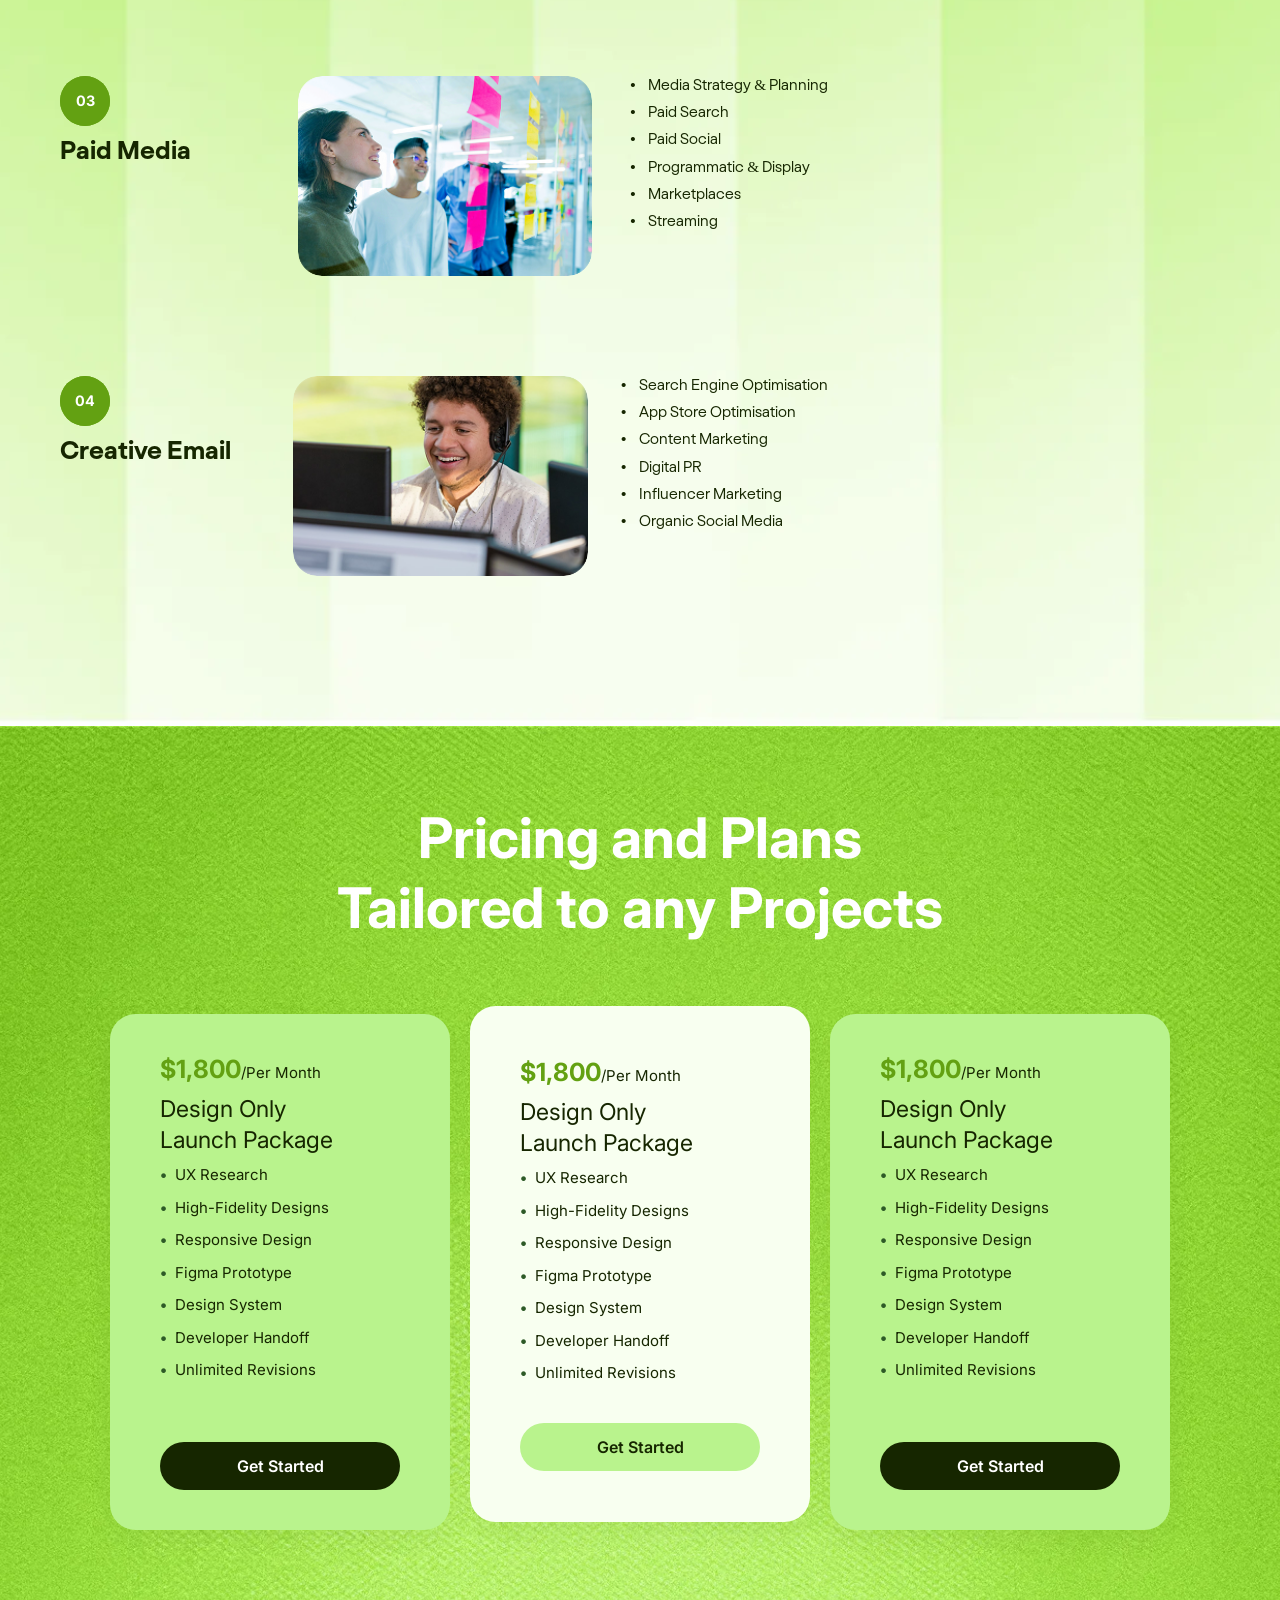
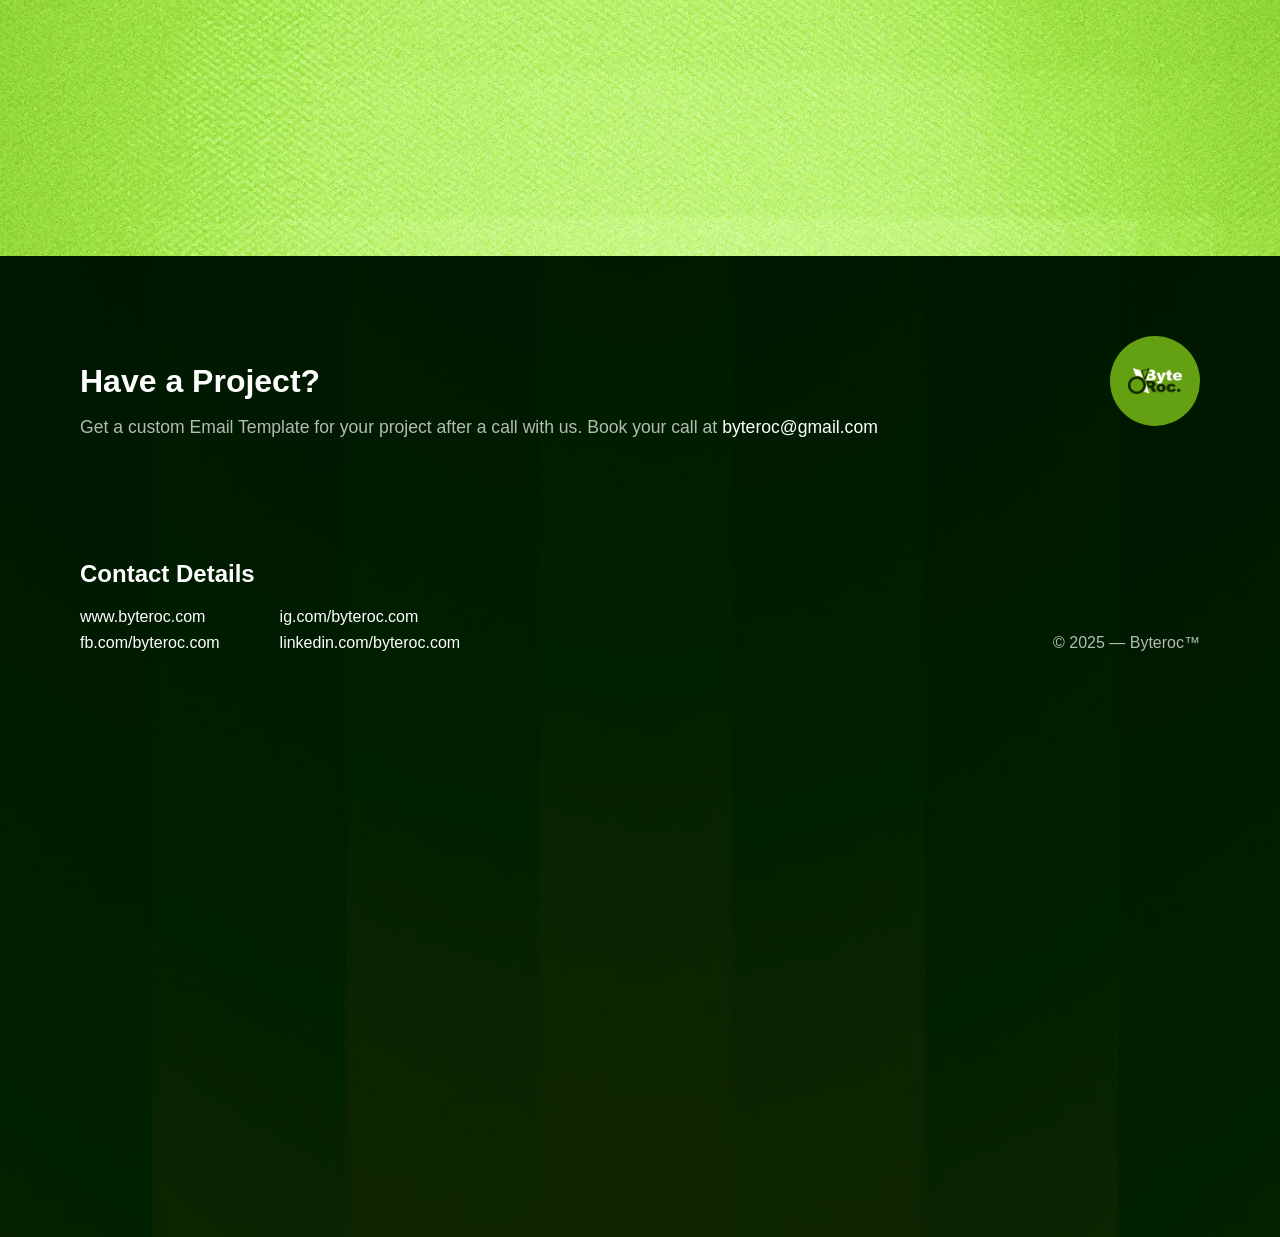
==== commit abf7911a: "loading issue fixed" ====
--- a/index.html
+++ b/index.html
@@ -17,10 +17,14 @@
         href="https://fonts.googleapis.com/css2?family=Inter:wght@400;500;600;700;800&family=Cormorant+Garamond:wght@400;500;600;700&display=swap"
         rel="stylesheet" />
 
-    <link rel="icon" type="image/x-icon" sizes="32x32"  href="./assets/test.svg/>
+    <link rel="icon" type="image/x-icon" sizes="32x32" href="./assets/favico-round.png"/>
+    <link rel=" stylesheet" href="css/animations.css" />
+    <link rel="stylesheet" href="css/main.css" />
     <link rel="stylesheet" href="css/fonts.css" />
-    <link rel="stylesheet" href="css/animations.css" />
-    <link rel="stylesheet" href="css/main.css" />
+
+
+
+
 </head>
 
 
@@ -33,12 +37,9 @@
 
 <body>
 
-  
-   
-  
     <section id="hero">
         <img class="main-logo" data-animate src="./assets/main.webp" alt="byteroc" />
-        
+
         <div class="hero-headings">
             <h2 class="split-text">Turning <span class="diff-font">Creative</span></h2>
             <h2 class="split-text">Breakthroughs into</h2>
@@ -46,12 +47,13 @@
                 <h2 class="split-text"><span class="diff-font">Impact</span> Mines</h2>
                 <div class="icon-row">
                     <div class="bubble-icon"><img src="./assets/hero/figma.webp" alt="figma icon"></div>
-                    
-                    <svg class="arrow-pointer" xmlns="http://www.w3.org/2000/svg" viewBox="0 0 24 24" fill="none" stroke="currentColor" stroke-width="2.5" stroke-linecap="round" stroke-linejoin="round">
+
+                    <svg class="arrow-pointer" xmlns="http://www.w3.org/2000/svg" viewBox="0 0 24 24" fill="none"
+                        stroke="currentColor" stroke-width="2.5" stroke-linecap="round" stroke-linejoin="round">
                         <line x1="5" y1="12" x2="19" y2="12"></line>
                         <polyline points="12 5 19 12 12 19"></polyline>
                     </svg>
-                
+
                     <div class="bubble-icon"><img src="./assets/hero/monkey.webp" alt="monkey icon"></div>
                     <div class="bubble-icon"><img src="./assets/hero/klaviyo.webp" alt="klaviyo icon"></div>
                 </div>
@@ -149,20 +151,19 @@
 
 
 
-        <section class="process-section">
+    <section class="process-section">
         <div class="container">
             <h2 class="headline">
-                Our design is <span  class="italic">human-centric</span>.<br />
-                We develop functional <span  class="italic">processes</span> that<br />
-                improve <span  class="italic">products</span> and <span 
-                    class="italic">services</span>.
+                Our design is <span class="italic">human-centric</span>.<br />
+                We develop functional <span class="italic">processes</span> that<br />
+                improve <span class="italic">products</span> and <span class="italic">services</span>.
             </h2>
 
             <div class="steps">
                 <div class="step">
                     <div class="step-top">
-                        <span  class="dot active"></span>
-                        <span  class="line"></span>
+                        <span class="dot active"></span>
+                        <span class="line"></span>
                     </div>
                     <h3>FIRST<br />CONTACT</h3>
                     <p>Respond To Inquiry,<br />Schedule Consult</p>
@@ -170,8 +171,8 @@
 
                 <div class="step">
                     <div class="step-top">
-                        <span  class="dot second"></span>
-                        <span  class="line"></span>
+                        <span class="dot second"></span>
+                        <span class="line"></span>
                     </div>
                     <h3>DECIDE<br />TO WORK</h3>
                     <p>Review Proposal, Sign<br />Contract, Pay Invoice</p>
@@ -179,8 +180,8 @@
 
                 <div class="step">
                     <div class="step-top">
-                        <span  class="dot third"></span>
-                        <span  class="line"></span>
+                        <span class="dot third"></span>
+                        <span class="line"></span>
                     </div>
                     <h3>WELCOME<br />PACKET</h3>
                     <p>Send Project Info And<br />Outline Next Steps</p>
@@ -294,10 +295,9 @@
 
 
         <h1 class="headline">
-            To Drive Sustainable <span class="italic">Gowth</span> for <span
-                class="italic"><br>Global</span>
+            To Drive Sustainable <span class="italic">Gowth</span> for <span class="italic"><br>Global</span>
             Brands
-            Through Retention-</br>Driven <span  class="italic">Marketing</span>
+            Through Retention-</br>Driven <span class="italic">Marketing</span>
         </h1>
 
 
@@ -737,15 +737,18 @@
                 <div class="marquee-track">
                     <div class="track-content">
                         <article class="testimonial-card">
-                            <p class="quote">Flowium Delivered The Project On Time Thanks To Their Consistent Reception To Needs And
-                        Requests
-                        The Team
-                        Was Attentive To The Client's Requirements And Delivered The Expected Outputs, Which Ensured
-                        The
-                        Project's
-                        Success And Satisfactory Results.</p>
+                            <p class="quote">Flowium Delivered The Project On Time Thanks To Their Consistent Reception
+                                To Needs And
+                                Requests
+                                The Team
+                                Was Attentive To The Client's Requirements And Delivered The Expected Outputs, Which
+                                Ensured
+                                The
+                                Project's
+                                Success And Satisfactory Results.</p>
                             <footer class="author-info">
-                                <img src="https://i.pravatar.cc/100?u=1" alt="Portrait" class="author-img" loading="lazy">
+                                <img src="https://i.pravatar.cc/100?u=1" alt="Portrait" class="author-img"
+                                    loading="lazy">
                                 <div class="author-meta">
                                     <strong class="author-name">Founder, Violet 1</strong>
                                     <span class="author-brand">Botanical Skincare</span>
@@ -753,15 +756,18 @@
                             </footer>
                         </article>
                         <article class="testimonial-card">
-                            <p class="quote">Flowium Delivered The Project On Time Thanks To Their Consistent Reception To Needs And
-                        Requests
-                        The Team
-                        Was Attentive To The Client's Requirements And Delivered The Expected Outputs, Which Ensured
-                        The
-                        Project's
-                        Success And Satisfactory Results.</p>
+                            <p class="quote">Flowium Delivered The Project On Time Thanks To Their Consistent Reception
+                                To Needs And
+                                Requests
+                                The Team
+                                Was Attentive To The Client's Requirements And Delivered The Expected Outputs, Which
+                                Ensured
+                                The
+                                Project's
+                                Success And Satisfactory Results.</p>
                             <footer class="author-info">
-                                <img src="https://i.pravatar.cc/100?u=2" alt="Portrait" class="author-img" loading="lazy">
+                                <img src="https://i.pravatar.cc/100?u=2" alt="Portrait" class="author-img"
+                                    loading="lazy">
                                 <div class="author-meta">
                                     <strong class="author-name">Founder, Violet 2</strong>
                                     <span class="author-brand">Botanical Skincare</span>
@@ -769,15 +775,18 @@
                             </footer>
                         </article>
                         <article class="testimonial-card">
-                            <p class="quote">Flowium Delivered The Project On Time Thanks To Their Consistent Reception To Needs And
-                        Requests
-                        The Team
-                        Was Attentive To The Client's Requirements And Delivered The Expected Outputs, Which Ensured
-                        The
-                        Project's
-                        Success And Satisfactory Results.</p>
+                            <p class="quote">Flowium Delivered The Project On Time Thanks To Their Consistent Reception
+                                To Needs And
+                                Requests
+                                The Team
+                                Was Attentive To The Client's Requirements And Delivered The Expected Outputs, Which
+                                Ensured
+                                The
+                                Project's
+                                Success And Satisfactory Results.</p>
                             <footer class="author-info">
-                                <img src="https://i.pravatar.cc/100?u=3" alt="Portrait" class="author-img" loading="lazy">
+                                <img src="https://i.pravatar.cc/100?u=3" alt="Portrait" class="author-img"
+                                    loading="lazy">
                                 <div class="author-meta">
                                     <strong class="author-name">Founder, Violet 3</strong>
                                     <span class="author-brand">Botanical Skincare</span>
@@ -792,15 +801,18 @@
                 <div class="marquee-track">
                     <div class="track-content">
                         <article class="testimonial-card">
-                            <p class="quote">Flowium Delivered The Project On Time Thanks To Their Consistent Reception To Needs And
-                        Requests
-                        The Team
-                        Was Attentive To The Client's Requirements And Delivered The Expected Outputs, Which Ensured
-                        The
-                        Project's
-                        Success And Satisfactory Results.</p>
+                            <p class="quote">Flowium Delivered The Project On Time Thanks To Their Consistent Reception
+                                To Needs And
+                                Requests
+                                The Team
+                                Was Attentive To The Client's Requirements And Delivered The Expected Outputs, Which
+                                Ensured
+                                The
+                                Project's
+                                Success And Satisfactory Results.</p>
                             <footer class="author-info">
-                                <img src="https://i.pravatar.cc/100?u=4" alt="Portrait" class="author-img" loading="lazy">
+                                <img src="https://i.pravatar.cc/100?u=4" alt="Portrait" class="author-img"
+                                    loading="lazy">
                                 <div class="author-meta">
                                     <strong class="author-name">Founder, Violet 4</strong>
                                     <span class="author-brand">Botanical Skincare</span>
@@ -808,15 +820,18 @@
                             </footer>
                         </article>
                         <article class="testimonial-card">
-                            <p class="quote">Flowium Delivered The Project On Time Thanks To Their Consistent Reception To Needs And
-                        Requests
-                        The Team
-                        Was Attentive To The Client's Requirements And Delivered The Expected Outputs, Which Ensured
-                        The
-                        Project's
-                        Success And Satisfactory Results.</p>
+                            <p class="quote">Flowium Delivered The Project On Time Thanks To Their Consistent Reception
+                                To Needs And
+                                Requests
+                                The Team
+                                Was Attentive To The Client's Requirements And Delivered The Expected Outputs, Which
+                                Ensured
+                                The
+                                Project's
+                                Success And Satisfactory Results.</p>
                             <footer class="author-info">
-                                <img src="https://i.pravatar.cc/100?u=5" alt="Portrait" class="author-img" loading="lazy">
+                                <img src="https://i.pravatar.cc/100?u=5" alt="Portrait" class="author-img"
+                                    loading="lazy">
                                 <div class="author-meta">
                                     <strong class="author-name">Founder, Violet 5</strong>
                                     <span class="author-brand">Botanical Skincare</span>
@@ -824,15 +839,18 @@
                             </footer>
                         </article>
                         <article class="testimonial-card">
-                            <p class="quote">Flowium Delivered The Project On Time Thanks To Their Consistent Reception To Needs And
-                        Requests
-                        The Team
-                        Was Attentive To The Client's Requirements And Delivered The Expected Outputs, Which Ensured
-                        The
-                        Project's
-                        Success And Satisfactory Results.</p>
+                            <p class="quote">Flowium Delivered The Project On Time Thanks To Their Consistent Reception
+                                To Needs And
+                                Requests
+                                The Team
+                                Was Attentive To The Client's Requirements And Delivered The Expected Outputs, Which
+                                Ensured
+                                The
+                                Project's
+                                Success And Satisfactory Results.</p>
                             <footer class="author-info">
-                                <img src="https://i.pravatar.cc/100?u=6" alt="Portrait" class="author-img" loading="lazy">
+                                <img src="https://i.pravatar.cc/100?u=6" alt="Portrait" class="author-img"
+                                    loading="lazy">
                                 <div class="author-meta">
                                     <strong class="author-name">Founder, Violet 6</strong>
                                     <span class="author-brand">Botanical Skincare</span>
@@ -856,7 +874,8 @@
             <header class="services-header">
                 <h2 class="main-title headline">
                     We think big. The alternative to the <br>
-                    <span data-reveal class="serif-italic">agency</span> status <span data-reveal class="serif-italic">solutions.</span>
+                    <span data-reveal class="serif-italic">agency</span> status <span data-reveal
+                        class="serif-italic">solutions.</span>
                 </h2>
             </header>
 
@@ -870,7 +889,7 @@
                         </div>
                     </div>
                     <div class="col-img">
-                        <img src="assets/plan1.webp"  loading="lazy">
+                        <img src="assets/plan1.webp" loading="lazy">
                     </div>
                     <div class="col-list">
                         <ul>
@@ -955,16 +974,15 @@
     </section>
 
 
-
-    <section class="pricing">
+    <section class="pricing" id="pricing-section">
         <div id="physics-viewport" aria-hidden="true"></div>
 
         <div class="pricing-content">
-            <h1>Pricing and Plans <br>Tailord to any Projects</h1>
-
-            <div class="pricing-container">
+            <h1>Pricing and Plans <br>Tailored to any Projects</h1>
+
+            <div class="pricing-container" id="pricing-cards-container">
                 <div class="price-card">
-                    <div class="price">$1,800<span data-reveal>/Per Month</span></div>
+                    <div class="price">$1,800<span>/Per Month</span></div>
                     <h2 class="title">Design Only<br>Launch Package</h2>
                     <ul>
                         <li>UX Research</li>
@@ -979,7 +997,7 @@
                 </div>
 
                 <div class="price-card featured">
-                    <div class="price">$1,800<span data-reveal>/Per Month</span></div>
+                    <div class="price">$1,800<span>/Per Month</span></div>
                     <h2 class="title">Design Only<br>Launch Package</h2>
                     <ul>
                         <li>UX Research</li>
@@ -994,7 +1012,7 @@
                 </div>
 
                 <div class="price-card">
-                    <div class="price">$1,800<span data-reveal>/Per Month</span></div>
+                    <div class="price">$1,800<span>/Per Month</span></div>
                     <h2 class="title">Design Only<br>Launch Package</h2>
                     <ul>
                         <li>UX Research</li>
@@ -1040,7 +1058,8 @@
                             </div>
                             <div class="link-col">
                                 <a href="https://ig.com/byteroc.com " target="_blank">ig.com/byteroc.com</a>
-                                <a href="https://linkedin.com/company/bytreoc.com " target="_blank">linkedin.com/byteroc.com</a>
+                                <a href="https://linkedin.com/company/bytreoc.com "
+                                    target="_blank">linkedin.com/byteroc.com</a>
                             </div>
                         </div>
                     </div>
@@ -1052,85 +1071,210 @@
 
             </div>
         </footer>
-            <div class="thanks">
-        <svg width="100%" viewBox="0 0 1440 495" fill="none" xmlns="http://www.w3.org/2000/svg">
-            <path d="M77.5085 85.6994L62.3463 171.399H125.632L123.654 184.583H60.3686L14.2228 444.978C10.2674 470.688 22.1335 481.894 37.9549 481.894C49.1618 481.894 63.0055 476.621 74.2123 466.073L80.8046 475.302C62.3463 492.442 35.318 501.671 10.9266 501.671C-25.99 501.671 -58.2921 481.894 -51.0406 440.363L-5.55402 184.583H-25.3308L-23.3531 171.399C6.97127 171.399 53.7763 128.549 61.0278 85.6994H77.5085Z" fill="#A4EB47"/>
-            <path d="M216.513 257.757L179.596 468.051C177.618 477.939 182.233 484.531 192.121 484.531H197.395L195.417 494.42H89.2818L91.2595 484.531H96.5333C105.762 484.531 111.696 477.939 113.673 468.051L185.529 59.3304C187.507 49.442 183.551 42.8497 174.322 42.8497H169.048L170.367 32.9613C200.691 32.9613 242.882 15.1622 260.021 0H261.999L226.401 204.36C247.496 175.354 281.117 164.807 309.463 164.807C354.291 164.807 388.571 196.449 380.66 241.936L340.447 468.051C338.469 478.598 341.765 484.531 353.632 484.531H357.587L355.609 494.42H250.133L252.111 484.531H256.725C266.614 484.531 272.547 477.939 274.524 468.051L316.715 228.752C321.989 200.405 307.486 182.606 285.731 182.606C257.385 182.606 224.423 212.271 216.513 257.757Z" fill="#A4EB47"/>
-            <path d="M439.691 239.958C447.602 194.472 506.273 164.807 559.011 164.807C612.409 164.807 659.873 194.472 646.688 269.624L611.75 468.051C609.772 478.598 613.068 484.531 624.275 484.531H628.889L626.912 494.42H541.212L545.168 470.028C519.458 490.464 489.133 501.012 462.105 501.012C416.619 501.012 380.361 470.028 392.227 405.424C411.345 297.97 524.732 301.266 583.403 254.461L584.721 249.188C593.291 199.086 573.514 177.991 549.123 177.991C524.072 177.991 493.748 201.723 487.156 239.958C484.519 257.098 470.675 265.668 458.809 265.668C446.943 265.668 437.055 257.098 439.691 239.958ZM548.464 454.866L580.766 271.601C521.436 311.155 471.334 321.043 456.831 404.106C450.239 445.637 469.357 472.665 500.34 472.665C514.184 472.665 530.665 467.391 548.464 454.866Z" fill="#A4EB47"/>
-            <path d="M774.666 257.757L737.749 468.051C735.772 477.939 740.386 484.531 750.275 484.531H754.889L752.911 494.42H647.435L649.413 484.531H654.687C663.916 484.531 669.849 477.939 671.827 468.051L714.676 224.137C716.654 214.249 712.699 207.656 702.81 207.656H698.196L699.514 197.768C729.839 197.768 772.688 179.969 789.169 164.807H791.147L784.554 204.36C804.331 177.332 837.292 164.807 868.276 164.807C911.785 164.807 951.339 191.176 942.769 241.936L902.556 468.051C900.578 478.598 904.534 484.531 915.74 484.531H919.696L917.718 494.42H812.242L814.219 484.531H819.493C828.722 484.531 834.656 477.939 836.633 468.051L876.846 239.958C883.438 203.042 866.958 186.561 845.862 186.561C818.175 186.561 781.917 213.589 774.666 257.757Z" fill="#A4EB47"/>
-            <path d="M1179.68 212.93L1147.38 238.64L1194.19 468.051C1196.16 476.621 1200.78 484.531 1210.67 484.531H1215.94L1213.96 494.42H1103.87L1105.85 484.531H1115.08C1124.97 484.531 1125.63 476.621 1123.65 468.051L1087.39 286.763L1057.07 311.155L1029.38 468.051C1027.4 477.939 1032.02 484.531 1041.9 484.531H1047.18L1045.2 494.42H939.066L941.043 484.531H946.317C955.546 484.531 961.479 477.939 963.457 468.051L1035.31 59.3304C1037.29 49.442 1033.33 42.8497 1023.45 42.8497H1018.83L1020.15 32.9613C1050.47 32.9613 1093.32 15.1622 1109.81 0H1111.78L1060.36 292.696L1187.59 191.176C1215.28 168.762 1221.21 164.807 1236.38 164.807C1271.97 164.807 1262.75 217.545 1225.17 217.545C1212.64 217.545 1202.76 208.975 1191.55 208.975C1188.25 208.975 1183.64 210.293 1179.68 212.93Z" fill="#A4EB47"/>
-            <path d="M1475.18 404.106C1463.31 472.006 1406.62 501.671 1344.65 501.671C1315.64 501.671 1274.77 494.42 1255.65 474.643L1245.11 494.42H1235.22L1249.06 414.653H1265.54C1257.63 460.799 1299.16 487.827 1340.69 487.827C1373.66 487.827 1405.96 470.688 1412.55 435.089C1427.05 352.686 1258.29 359.278 1277.41 253.143C1287.96 191.835 1343.99 164.807 1399.37 164.807C1425.73 164.807 1459.35 171.399 1475.84 190.516L1487.04 171.399H1496.93L1482.43 250.506H1465.95C1473.2 208.975 1440.9 177.991 1400.68 177.991C1368.38 177.991 1343.99 199.086 1338.06 232.048C1326.19 301.266 1491.66 310.496 1475.18 404.106Z" fill="#A4EB47"/>
-            <g class="start" clip-path="url(#clip0_9_137)">
-                <path d="M435.438 166.642C433.23 166.642 430.952 166.284 428.602 165.57C422.265 163.57 416.924 159.642 412.153 155.642C409.732 153.642 407.383 151.499 405.246 149.213C405.033 148.999 404.819 148.713 404.534 148.499C404.392 148.57 404.321 148.642 404.178 148.713C403.822 148.856 403.537 148.999 403.253 149.213C400.618 150.57 397.699 151.784 394.281 153.07C393.782 153.284 393.213 153.427 392.714 153.642C388.655 155.142 384.027 156.856 379.114 156.856C378.615 156.856 378.117 156.856 377.69 156.784C370.284 156.284 364.659 150.499 364.018 142.713C363.591 137.07 365.656 131.856 367.579 127.284C368.006 126.213 368.433 125.213 368.789 124.284C369.786 121.57 370.783 118.856 371.851 116.142L372.848 113.427C371.566 112.07 370.427 110.642 369.287 109.284C366.439 105.856 363.805 102.284 361.455 98.713C359.39 95.5702 357.396 92.213 355.474 88.713C354.121 86.1416 350.916 80.213 353.693 74.1416C355.26 70.7845 358.749 66.713 366.866 66.713C369.857 66.713 372.848 67.213 375.269 67.6416C376.123 67.7845 376.978 67.9273 377.619 67.9987L389.652 69.713C390.792 69.8559 392.002 70.0702 393.07 70.0702C394.281 70.0702 394.637 69.8559 394.708 69.7845C395.634 69.0702 396.559 67.5702 397.556 66.0702C398.411 64.7845 399.194 63.4987 400.262 62.213L402.042 60.1416C403.537 58.3559 405.033 56.5702 406.528 54.7845C407.098 54.1416 407.596 53.4987 408.166 52.8559C409.376 51.4273 410.658 49.9273 411.869 48.4987C413.649 46.4273 415.927 44.1416 419.132 42.5702C421.125 41.5702 423.19 41.1416 425.326 41.1416C430.382 41.1416 434.797 43.8559 437.218 48.4987C439.852 53.5702 441.917 58.8559 443.698 63.8559C444.267 65.4987 444.766 67.0702 445.264 68.6416C445.62 69.8559 445.976 70.9987 446.332 72.1416C446.688 73.213 446.902 74.213 447.115 75.0702C447.187 75.4273 447.258 75.8559 447.4 76.213C453.524 77.8559 458.295 79.3559 462.71 80.9987C465.558 81.9987 468.406 83.1416 471.183 84.2845C473.675 85.2845 476.31 86.4987 478.731 88.4987C481.935 91.1416 483.786 94.6416 483.929 98.3559C484.071 102.07 482.576 105.784 479.514 108.927C476.381 112.213 472.963 115.284 469.616 118.142C468.406 119.213 467.267 120.213 466.056 121.284C465.558 121.713 464.988 122.07 464.347 122.356C463.778 122.784 462.923 123.642 462.425 124.213C461.499 125.07 460.858 125.713 460.217 126.213C459.149 126.999 458.152 127.642 457.084 128.284C457.227 133.284 456.728 138.284 456.159 142.284C455.731 145.499 455.09 148.713 454.307 151.784C452.456 159.284 446.617 164.927 439.14 166.427C438.001 166.57 436.719 166.642 435.438 166.642Z" fill="#C6C5BC"/>
-                <path  d="M430.026 170.142C427.819 170.142 425.54 169.785 423.19 169.07C416.853 167.07 411.513 163.142 406.742 159.142C404.321 157.142 401.971 154.999 399.835 152.713C399.621 152.499 399.408 152.213 399.123 151.999C398.98 152.07 398.909 152.142 398.767 152.213C398.411 152.356 398.126 152.499 397.841 152.713C395.206 154.07 392.287 155.285 388.869 156.57C388.371 156.785 387.801 156.927 387.303 157.142C383.244 158.642 378.615 160.356 373.702 160.356C373.204 160.356 372.705 160.356 372.278 160.285C364.73 159.713 359.105 153.927 358.464 146.142C358.037 140.499 360.102 135.285 362.024 130.713C362.452 129.642 362.879 128.642 363.235 127.713C364.232 124.999 365.229 122.285 366.297 119.57L367.294 116.856C366.012 115.499 364.873 114.07 363.733 112.713C360.885 109.285 358.251 105.713 355.901 102.142C353.836 98.9989 351.842 95.6417 349.919 92.1417C348.495 89.5703 345.362 83.6417 348.068 77.5703C349.635 74.2132 353.195 70.1417 361.241 70.1417C364.232 70.1417 367.222 70.6417 369.643 71.0703C370.498 71.2132 371.352 71.356 371.993 71.4275L384.312 73.1417C385.451 73.2846 386.662 73.4989 387.73 73.4989C388.94 73.4989 389.296 73.2846 389.367 73.2132C390.293 72.4989 391.219 70.9989 392.216 69.4989C393.07 68.2132 393.853 66.9275 394.922 65.6417L396.702 63.5703C398.197 61.7846 399.692 59.9989 401.188 58.2132C401.757 57.5703 402.256 56.9275 402.825 56.2846C404.036 54.856 405.318 53.356 406.528 51.9275C408.308 49.856 410.587 47.5703 413.791 45.9989C415.785 44.9989 417.85 44.5703 419.986 44.5703C425.042 44.5703 429.456 47.2846 431.877 51.9275C434.512 56.9989 436.577 62.2846 438.357 67.2846C438.927 68.9275 439.425 70.4989 439.924 72.0703C440.28 73.2846 440.636 74.4275 440.992 75.5703C441.348 76.6417 441.561 77.6417 441.775 78.4989C441.846 78.856 441.917 79.2846 442.06 79.6417C448.184 81.2846 452.954 82.7846 457.369 84.4275C460.217 85.4275 463.066 86.5703 465.843 87.7132C468.335 88.7132 470.969 89.9274 473.39 91.9274C476.595 94.5703 478.446 98.0703 478.588 101.785C478.731 105.499 477.235 109.213 474.174 112.356C471.041 115.642 467.623 118.713 464.276 121.57C463.066 122.642 461.926 123.642 460.716 124.713C460.217 125.142 459.648 125.499 459.007 125.785C458.437 126.213 457.583 127.07 457.084 127.642C456.159 128.499 455.518 129.142 454.877 129.642C453.809 130.427 452.812 131.07 451.744 131.713C451.886 136.713 451.388 141.713 450.818 145.713C450.391 148.927 449.75 152.142 448.967 155.213C447.115 162.713 441.277 168.356 433.8 169.856C432.661 169.999 431.379 170.142 430.026 170.142Z" fill="white"/>
-                <path d="M414.361 118.142C413.15 116.642 411.94 114.928 411.227 113.071C411.227 112.999 411.227 112.999 411.156 112.928C411.156 112.928 411.085 112.999 411.085 113.071C409.875 114.571 408.237 115.928 406.67 116.999C405.033 118.142 403.252 118.999 401.259 119.428C400.76 119.499 400.262 119.642 399.692 119.642C400.191 120.213 400.547 120.928 400.974 121.499C401.615 122.356 402.327 123.213 403.181 123.928C404.748 125.285 406.67 126.142 408.735 126.356C410.658 126.499 412.652 126.071 414.289 125.071C415.073 124.571 415.856 123.928 416.497 123.213C416.782 122.856 417.066 122.499 417.351 122.142C417.494 121.856 417.636 121.642 417.85 121.356C416.497 120.499 415.357 119.428 414.361 118.142Z" fill="#63A112"/>
-                <path d="M465.985 96.4276C461.285 94.2133 456.301 92.499 451.388 90.7847C448.895 89.9276 446.332 89.0704 443.769 88.2847C442.487 87.8561 441.134 87.499 439.852 87.0704C430.667 83.999 431.948 74.6419 428.815 66.2847C427.676 63.2133 426.394 60.2133 425.113 57.2133C424.258 55.2847 423.404 51.9276 420.983 51.5704C418.562 51.2133 416.497 52.999 414.93 54.7133C412.723 57.0704 410.729 59.6419 408.593 62.0704C406.386 64.6419 404.178 67.2133 402.042 69.7847C401.472 70.8561 400.974 71.8561 400.404 72.8561C398.838 75.4276 396.915 77.9276 394.352 79.5704C391.504 81.4276 388.299 81.8561 384.953 81.6419C381.036 81.3561 377.191 80.6419 373.275 80.0704C369.287 79.499 365.371 78.9276 361.384 78.4276C359.461 78.2133 355.402 77.5704 354.761 80.1419C354.405 81.5704 355.189 83.1419 355.758 84.3561C356.542 85.9276 357.396 87.499 358.322 88.999C360.173 92.1419 362.167 95.2133 364.232 98.2133C366.368 101.213 368.575 104.07 370.925 106.856C372.99 109.285 376.337 111.642 376.123 115.142C376.123 115.213 376.123 115.285 376.052 115.356C376.266 116.428 375.838 117.428 375.34 118.642C374.699 120.356 374.129 121.999 373.489 123.713C372.349 126.856 371.21 129.999 369.999 133.142C368.86 136.142 367.578 139.142 366.795 142.285C366.226 144.713 366.012 147.785 367.934 149.713C369.715 151.499 372.563 151.142 374.841 150.642C377.618 149.999 380.395 148.928 383.101 147.999C385.95 146.999 388.798 145.856 391.575 144.57C393.07 143.856 394.494 143.142 395.847 142.285C397.271 141.428 398.482 140.499 400.048 140.142C401.188 139.856 402.184 140.999 402.256 142.142C402.754 142.499 403.181 142.856 403.68 143.356C404.605 144.356 405.531 145.428 406.528 146.428C408.593 148.57 410.8 150.57 413.15 152.428C416.995 155.642 421.196 158.856 425.967 160.499C428.175 161.285 430.738 161.642 433.017 160.928C441.063 158.499 441.348 148.856 442.131 142.07C442.701 137.07 442.131 132.928 441.917 128.07C441.775 123.928 446.83 123.285 449.465 121.428C451.886 119.713 454.165 117.785 456.372 115.785C460.431 112.142 464.703 108.642 468.548 104.713C469.83 103.428 471.325 101.642 470.257 99.7847C469.545 98.1419 467.623 97.2133 465.985 96.4276ZM441.063 122.356C439.639 123.642 437.93 124.642 436.078 125.142C434.227 125.642 432.305 125.785 430.382 125.57C428.388 125.356 426.466 124.856 424.614 124.285C422.905 123.785 421.196 123.142 419.63 122.428C419.345 123.285 418.633 124.142 418.063 124.713C417.28 125.57 416.426 126.285 415.5 126.856C413.506 128.07 411.228 128.57 408.878 128.428C406.457 128.285 404.107 127.285 402.256 125.713C401.33 124.928 400.404 123.928 399.692 122.928C399.051 122.07 398.268 120.999 398.268 119.928C397.271 119.999 396.274 119.999 395.277 119.999C393.284 119.999 391.29 119.928 389.367 119.57C387.445 119.213 385.665 118.57 384.027 117.499C382.389 116.428 381.108 114.999 380.039 113.356C378.117 110.285 376.622 106.07 378.758 102.785C380.395 100.213 384.169 98.7847 387.089 99.6419H387.16C387.516 99.6419 387.587 100.142 387.302 100.285C386.804 100.642 386.234 101.142 385.665 101.356C385.166 101.57 384.668 101.928 384.312 102.356C383.529 103.57 384.454 104.999 385.522 105.642C386.662 106.356 388.228 106.499 389.51 106.499C390.934 106.499 392.358 106.285 393.711 105.785C396.417 104.856 398.624 102.785 401.116 101.356C403.324 100.07 405.958 99.0704 408.522 99.7847C409.59 100.07 410.587 100.642 411.37 101.428C411.655 101.713 412.367 103.356 412.652 103.428C413.079 103.499 414.005 102.07 414.361 101.856C415.358 101.356 416.426 101.07 417.565 101.142C420.2 101.213 422.478 102.928 424.258 104.856C426.252 106.928 427.676 109.499 430.026 111.213C431.165 112.07 432.518 112.713 433.871 113.07C435.153 113.428 436.648 113.713 437.93 113.428C439.14 113.142 440.493 111.999 440.066 110.642C439.924 110.07 439.496 109.642 439.069 109.285C438.571 108.856 438.143 108.285 437.787 107.785C437.574 107.57 437.787 107.142 438.143 107.213C438.143 107.213 438.143 107.213 438.215 107.213C441.276 107.213 444.481 109.713 445.335 112.642C446.403 116.356 443.769 119.999 441.063 122.356Z" fill="#A4EB47"/>
-                <path d="M441.348 109.356C441.917 110.356 441.988 111.499 441.561 112.571C440.279 115.428 436.719 115.499 434.085 114.856C431.094 114.071 428.673 112.356 426.679 110.071C424.757 107.856 423.19 105.213 420.627 103.642C419.345 102.856 417.992 102.499 416.497 102.713C415.856 102.785 415.215 103.071 414.717 103.428C414.004 103.856 413.72 104.856 413.15 105.356C412.011 106.428 411.441 103.571 410.8 102.856C410.373 102.356 409.875 101.928 409.305 101.642C407.952 100.999 406.528 100.928 405.104 101.356C402.184 102.142 399.906 104.213 397.414 105.785C394.85 107.428 392.002 108.356 388.94 108.213C386.234 108.142 382.888 106.999 382.46 103.928C382.318 102.785 382.745 101.713 383.528 100.928C382.603 101.213 381.748 101.642 381.036 102.213C380.965 102.642 380.894 102.999 380.894 103.142C380.823 105.285 381.25 106.785 382.389 108.571C384.383 111.499 388.798 112.999 392.216 112.713C396.417 112.428 399.265 110.499 402.469 108.071C404.036 106.856 406.457 104.856 408.522 104.928C409.234 104.928 410.373 105.285 410.943 105.642C411.441 105.928 412.438 107.285 412.296 107.785C414.717 104.571 419.345 105.999 421.624 108.571C423.831 111.071 425.54 113.856 428.673 115.499C430.382 116.356 432.589 116.571 434.441 116.856C436.15 117.071 437.574 117.213 439.283 116.571C440.849 115.928 442.344 115.356 442.772 113.499C442.985 112.571 442.914 111.571 442.7 110.571C442.202 109.999 441.775 109.642 441.348 109.356Z" fill="#63A112"/>
-                <path d="M469.972 95.2131C468.192 93.7131 465.985 92.7131 463.849 91.8559C461.072 90.7131 458.366 89.6416 455.518 88.6416C450.391 86.7845 445.264 85.2845 439.995 83.8559C436.434 82.9273 436.862 79.4274 435.794 76.4274C434.868 73.7131 434.156 70.9274 433.159 68.2845C431.308 63.3559 429.385 58.2845 426.964 53.6416C424.828 49.5702 420.271 48.1416 416.07 50.1416C413.862 51.2131 412.153 52.9274 410.587 54.7131C408.807 56.7845 407.026 58.8559 405.246 60.9988C403.181 63.4988 401.116 65.9274 398.98 68.4274C396.844 70.9988 395.277 74.6416 392.643 76.7131C390.008 78.7845 386.234 78.2131 383.172 77.7845C379.185 77.2131 375.126 76.6416 371.139 76.1416C365.798 75.4274 355.972 72.4988 352.981 79.0702C351.486 82.2845 353.052 85.8559 354.619 88.7131C356.399 91.9988 358.25 95.1416 360.315 98.2845C362.594 101.784 365.157 105.142 367.792 108.356C369.145 109.999 370.569 111.642 372.064 113.213C372.634 113.785 373.132 114.285 373.702 114.713C373.417 115.142 373.275 115.642 373.061 116.142C372.492 117.642 371.922 119.142 371.352 120.642C370.355 123.356 369.359 126.07 368.362 128.784C366.51 133.784 363.52 139.427 363.947 144.856C364.303 149.642 367.65 153.499 372.492 153.856C377.334 154.213 382.389 152.07 386.875 150.427C389.723 149.427 392.5 148.285 395.206 146.856C396.773 146.07 398.624 145.213 400.191 144.142C400.333 144.356 400.476 144.642 400.689 144.856C401.615 145.927 402.612 146.999 403.609 147.999C405.674 150.142 407.881 152.142 410.088 153.999C414.432 157.642 419.203 161.213 424.685 162.927C427.249 163.713 429.955 164.07 432.589 163.499C438.001 162.356 442.131 158.356 443.484 152.927C444.196 149.999 444.766 146.999 445.193 143.999C445.905 138.927 446.403 133.57 445.905 128.427C445.905 128.213 445.834 127.999 445.976 127.785C446.047 127.642 446.19 127.57 446.332 127.499C448.041 126.427 449.821 125.427 451.459 124.213C452.456 123.499 455.802 119.713 456.871 119.713C461.285 115.785 465.914 111.927 469.972 107.642C471.681 105.856 472.963 103.642 472.821 101.07C473.105 98.7131 471.681 96.7131 469.972 95.2131ZM468.762 104.713C464.917 108.57 460.644 112.142 456.586 115.785C454.378 117.785 452.1 119.713 449.679 121.427C447.044 123.285 441.989 123.927 442.131 128.07C442.345 132.999 442.914 137.07 442.345 142.07C441.561 148.856 441.276 158.499 433.23 160.927C430.952 161.642 428.388 161.213 426.181 160.499C421.41 158.856 417.209 155.642 413.364 152.427C411.085 150.499 408.878 148.499 406.742 146.427C405.745 145.427 404.819 144.427 403.893 143.356C403.466 142.856 402.968 142.499 402.469 142.142C402.398 141.07 401.33 139.927 400.262 140.142C398.624 140.499 397.485 141.427 396.061 142.285C394.637 143.142 393.213 143.856 391.788 144.57C389.011 145.856 386.163 146.999 383.315 147.999C380.609 148.927 377.832 149.999 375.055 150.642C372.848 151.142 369.928 151.499 368.148 149.713C366.225 147.785 366.439 144.713 367.009 142.285C367.721 139.142 369.074 136.142 370.213 133.142C371.352 129.999 372.563 126.856 373.702 123.713C374.343 121.999 374.913 120.356 375.553 118.642C375.981 117.427 376.408 116.427 376.266 115.356C376.266 115.285 376.337 115.213 376.337 115.142C376.479 111.642 373.204 109.284 371.139 106.856C368.789 104.07 366.51 101.142 364.445 98.2131C362.309 95.2131 360.315 92.1416 358.535 88.9988C357.681 87.4988 356.755 85.9274 355.972 84.3559C355.402 83.1416 354.619 81.4988 354.975 80.1416C355.616 77.5702 359.746 78.2131 361.597 78.4274C365.585 78.9274 369.501 79.4988 373.488 80.0702C377.334 80.5702 381.25 81.3559 385.166 81.6416C388.513 81.8559 391.717 81.4273 394.565 79.5702C397.129 77.9274 399.051 75.4274 400.618 72.8559C401.188 71.9274 401.686 70.8559 402.256 69.7845C404.463 67.2131 406.67 64.6416 408.807 62.0702C410.872 59.6416 412.937 57.0702 415.144 54.7131C416.71 53.0702 418.775 51.2131 421.196 51.5702C423.617 51.9274 424.472 55.2845 425.326 57.2131C426.679 60.2131 427.89 63.2131 429.029 66.2845C432.233 74.7131 430.88 84.0702 440.066 87.0702C441.348 87.4988 442.701 87.8559 443.982 88.2845C446.546 89.0702 449.109 89.9274 451.601 90.7845C456.514 92.4988 461.499 94.2845 466.198 96.4274C467.836 97.1416 469.83 98.1416 470.684 99.7845C471.539 101.642 470.044 103.427 468.762 104.713Z" fill="#63A112"/>
-                <path d="M417.351 122.142C417.138 122.499 416.853 122.856 416.497 123.213C415.856 123.927 415.144 124.57 414.289 125.07C412.652 126.07 410.658 126.57 408.735 126.356C406.67 126.142 404.748 125.356 403.181 123.927C402.327 123.213 401.615 122.427 400.974 121.499C400.547 120.927 400.191 120.142 399.692 119.642L398.126 119.784C398.055 120.856 398.909 121.927 399.55 122.784C400.262 123.784 401.116 124.784 402.113 125.57C403.965 127.142 406.314 128.142 408.735 128.284C411.085 128.427 413.364 127.927 415.358 126.713C416.354 126.142 417.209 125.427 417.921 124.57C418.491 123.999 419.203 123.142 419.488 122.284L417.779 121.284C417.636 121.642 417.494 121.927 417.351 122.142Z" fill="#A4EB47"/>
-                <path d="M445.335 112.571C444.481 109.642 441.276 107.142 438.215 107.142C438.215 107.142 438.215 107.142 438.143 107.142C437.858 107.071 437.645 107.499 437.787 107.713C438.143 108.213 438.571 108.785 439.069 109.213C439.496 109.571 439.923 109.999 440.066 110.571C440.493 111.928 439.14 113.071 437.93 113.356C436.577 113.642 435.153 113.428 433.871 112.999C432.518 112.571 431.165 111.928 430.026 111.142C427.676 109.428 426.181 106.856 424.258 104.785C422.478 102.928 420.271 101.213 417.565 101.071C416.426 101.071 415.357 101.285 414.361 101.785C413.933 101.999 413.079 103.428 412.652 103.356C412.438 103.285 411.655 101.642 411.37 101.356C410.587 100.571 409.59 99.9991 408.522 99.7134C405.958 98.9991 403.324 99.9991 401.116 101.285C398.624 102.713 396.488 104.785 393.711 105.713C392.358 106.213 390.934 106.428 389.51 106.428C388.157 106.428 386.662 106.285 385.522 105.571C384.454 104.928 383.528 103.499 384.312 102.285C384.597 101.785 385.166 101.499 385.665 101.285C386.234 100.999 386.804 100.571 387.302 100.213C387.516 100.071 387.445 99.5706 387.16 99.5706C387.16 99.5706 387.16 99.5706 387.089 99.5706C384.169 98.642 380.395 100.142 378.758 102.713C376.621 106.071 378.046 110.285 380.039 113.285C381.036 114.928 382.389 116.356 384.027 117.428C385.665 118.499 387.445 119.142 389.367 119.499C391.29 119.856 393.284 119.928 395.277 119.928C396.274 119.928 397.271 119.928 398.268 119.856L399.835 119.713C400.333 119.642 400.831 119.571 401.401 119.499C403.395 119.071 405.175 118.213 406.813 117.071C408.379 115.928 410.017 114.642 411.228 113.142C411.228 113.142 411.299 113.071 411.299 112.999C411.299 113.071 411.299 113.071 411.37 113.142C412.082 114.928 413.292 116.713 414.503 118.213C415.5 119.499 416.639 120.571 417.992 121.499L419.701 122.499C421.339 123.285 423.048 123.856 424.685 124.356C426.608 124.928 428.531 125.428 430.453 125.642C432.376 125.856 434.298 125.713 436.15 125.213C438.001 124.713 439.71 123.642 441.134 122.428C443.769 119.999 446.403 116.356 445.335 112.571ZM443.555 117.428C442.629 119.142 441.205 120.642 439.639 121.785C438.001 122.999 436.221 123.785 434.227 123.999C430.311 124.499 426.323 123.142 422.692 121.785C420.769 121.071 418.918 120.213 417.422 118.785C415.998 117.428 414.859 115.785 413.862 114.142C413.292 113.213 412.794 112.071 412.652 110.928C412.58 110.213 412.723 108.571 411.441 108.928C410.587 109.213 410.658 110.499 410.302 111.142C409.875 111.999 409.163 112.713 408.45 113.356C407.026 114.642 405.46 115.928 403.68 116.785C401.828 117.713 399.763 117.999 397.77 118.142C393.924 118.356 389.723 118.499 386.092 116.928C384.241 116.142 382.745 114.856 381.535 113.213C380.395 111.642 379.399 109.856 379.042 107.928C378.686 106.071 378.971 104.142 380.324 102.642C381.179 101.713 382.318 101.142 383.457 100.785C382.674 101.571 382.176 102.642 382.389 103.785C382.816 106.928 386.163 107.999 388.869 108.071C391.931 108.213 394.779 107.213 397.342 105.642C399.835 104.071 402.113 101.999 405.033 101.213C406.457 100.856 407.881 100.856 409.234 101.499C409.803 101.785 410.373 102.213 410.729 102.713C411.37 103.499 411.868 106.285 413.079 105.213C413.649 104.642 414.005 103.713 414.645 103.285C415.215 102.928 415.785 102.713 416.426 102.571C417.85 102.356 419.274 102.713 420.555 103.499C423.119 105.071 424.685 107.713 426.608 109.928C428.602 112.213 431.023 113.928 434.013 114.713C436.648 115.428 440.208 115.356 441.49 112.428C441.988 111.356 441.846 110.213 441.276 109.213C442.344 109.928 443.199 110.785 443.769 111.928C444.694 113.785 444.409 115.713 443.555 117.428Z" fill="#162600"/>
-                <path d="M394.352 79.5706C392.714 80.642 390.934 81.2134 389.083 81.4991C390.008 81.642 390.934 81.642 391.931 81.4991C393.64 81.2134 395.135 80.5706 396.773 79.9991C397.983 79.642 398.624 79.8563 399.692 79.7849C402.113 79.642 406.03 78.3563 407.738 76.4991C410.444 73.642 412.438 69.142 414.147 65.5706C415.5 62.642 417.138 59.8563 418.704 56.9277C419.63 55.142 420.413 53.3563 421.481 51.642C421.339 51.5706 421.125 51.4991 420.983 51.4991C418.562 51.142 416.497 52.9277 414.93 54.642C412.723 56.9991 410.729 59.5706 408.593 61.9991C406.386 64.5706 404.178 67.142 402.042 69.7134C401.472 70.7849 400.974 71.7849 400.404 72.7849C398.838 75.3563 396.844 77.8563 394.352 79.5706Z" fill="#A4EB47"/>
-                <path d="M358.322 88.9992C360.173 92.142 362.167 95.2135 364.232 98.2134C366.368 101.213 368.575 104.071 370.925 106.856C372.919 109.213 375.981 111.428 376.123 114.642C376.906 112.856 377.618 111.071 377.974 109.285C377.405 107.356 377.334 105.356 378.117 103.499C377.903 102.356 377.547 101.285 377.049 100.142C375.055 95.8563 369.715 92.642 366.083 89.9992C362.879 87.642 359.959 85.142 357.325 82.2134C356.826 81.642 355.829 80.5706 354.975 79.4277C354.832 79.642 354.761 79.8563 354.69 80.0706C354.334 81.4992 355.117 83.0706 355.687 84.2849C356.541 85.9277 357.467 87.4992 358.322 88.9992Z" fill="#A4EB47"/>
-                <path d="M434.583 83.6416C434.797 84.4273 435.081 85.2845 435.295 86.0702C436.363 89.5702 437.431 92.7845 439.852 95.4987C442.487 98.2845 444.623 99.8559 448.397 100.927C453.666 102.427 460.146 102.213 465.558 101.499C466.626 101.356 468.619 100.927 470.756 100.57C470.684 100.284 470.613 100.07 470.471 99.7845C469.545 98.1416 467.551 97.213 465.985 96.4273C461.285 94.213 456.301 92.4987 451.388 90.7845C448.895 89.9273 446.332 89.0702 443.769 88.2845C442.487 87.8559 441.134 87.4987 439.852 87.0702C437.502 86.2845 435.794 85.1416 434.583 83.6416Z" fill="#A4EB47"/>
-                <path d="M442.416 142.142C442.985 137.142 442.416 132.999 442.202 128.142C442.202 127.356 442.345 126.713 442.629 126.142C442.416 126.284 442.202 126.427 441.988 126.499C440.564 127.356 438.998 127.713 437.503 128.427C434.156 130.142 431.45 132.927 430.453 136.57C429.1 141.356 430.097 146.499 431.379 151.213C432.233 154.284 433.942 157.356 434.369 160.57C441.348 157.713 441.632 148.57 442.416 142.142Z" fill="#A4EB47"/>
-                <path d="M391.788 144.571C393.284 143.857 394.708 143.142 396.061 142.285C397.485 141.428 398.695 140.499 400.262 140.142C401.401 139.857 402.398 140.999 402.469 142.142C402.611 142.285 402.825 142.357 402.968 142.499C402.683 141.999 402.469 141.428 402.184 140.928C401.116 138.999 398.482 134.571 396.061 134.214C392.5 133.642 387.516 137.714 384.739 139.499C379.327 142.999 373.844 146.571 368.29 149.857C370.07 151.428 372.776 151.071 374.912 150.571C377.689 149.928 380.466 148.857 383.172 147.928C386.163 146.999 389.011 145.857 391.788 144.571Z" fill="#A4EB47"/>
-                <path d="M427.249 67.5703C426.893 66.4275 426.537 65.2132 426.11 64.1418C425.611 62.9275 425.113 61.6418 424.543 60.4275C424.258 59.856 424.045 59.2132 423.546 58.7846C422.763 58.0703 421.695 57.856 420.912 58.5703C419.843 59.4989 420.2 61.1418 420.271 62.356C420.413 63.6418 420.627 64.856 420.912 66.1418C421.125 67.2132 421.481 68.356 421.766 69.4275C422.122 70.9275 422.407 72.856 423.973 73.6418C425.255 74.356 426.893 73.9989 427.676 72.6418C428.531 70.9989 427.747 69.2132 427.249 67.5703Z" fill="#63A112"/>
-                <path d="M429.456 77.7843C429.456 77.57 429.456 77.3557 429.314 77.1415C429.243 76.9272 429.171 76.7843 429.1 76.57C429.029 76.3557 428.815 76.1415 428.673 75.9272C428.602 75.8557 428.602 75.8557 428.531 75.7843L428.459 75.7129C428.388 75.6415 428.175 75.4986 428.103 75.4272C427.89 75.2843 427.605 75.2129 427.32 75.2129C427.106 75.2129 426.893 75.2843 426.679 75.3557C426.466 75.4272 426.323 75.4986 426.181 75.7129C425.967 75.9272 425.825 76.1415 425.754 76.4272C425.682 76.57 425.682 76.7843 425.682 76.8557V76.9272C425.682 76.9986 425.682 77.07 425.682 77.1415C425.682 77.3557 425.682 77.4986 425.754 77.7129C425.754 77.9272 425.754 78.07 425.825 78.2843C425.896 78.4272 425.896 78.4986 425.967 78.6415C426.038 78.9272 426.181 79.2129 426.466 79.4272C426.608 79.57 426.75 79.6415 426.893 79.7129L426.964 79.7843C427.106 79.8557 427.178 79.8557 427.32 79.9272C427.534 79.9986 427.747 79.9986 427.961 79.9272C428.103 79.9272 428.246 79.9272 428.317 79.8557C428.531 79.7843 428.673 79.7129 428.815 79.57L428.887 79.4986C429.029 79.3557 429.171 79.2129 429.243 79.07C429.385 78.7843 429.456 78.4986 429.456 78.1415C429.527 78.07 429.527 77.9272 429.456 77.7843Z" fill="#63A112"/>
-                <path d="M376.194 82.3558C375.126 81.7844 373.916 81.4987 372.705 81.2844C371.495 81.0701 370.213 80.8558 368.931 80.7844C367.863 80.7129 366.866 80.5701 365.798 80.4987C364.588 80.3558 363.377 79.9987 362.238 80.7129C361.526 81.1415 361.241 82.1415 361.668 82.8558C362.38 83.9987 363.662 84.2129 364.873 84.6415C365.941 84.9987 366.937 85.4272 368.006 85.7844C369.002 86.1415 369.999 86.4987 371.067 86.7844C372.207 87.1415 373.56 87.4987 374.77 87.4272C375.909 87.3558 377.12 86.6415 377.405 85.4272C377.761 84.2844 377.334 82.9272 376.194 82.3558Z" fill="#63A112"/>
-                <path d="M385.237 85.4276C385.237 85.2847 385.166 85.0705 385.095 84.9276C384.953 84.5705 384.668 84.2133 384.312 83.999C384.027 83.8562 383.742 83.6419 383.457 83.5705C383.244 83.499 382.959 83.499 382.745 83.499C382.674 83.499 382.532 83.499 382.46 83.499C382.175 83.499 381.819 83.499 381.535 83.5705C381.463 83.5705 381.392 83.6419 381.321 83.6419C381.25 83.7133 381.107 83.7133 381.036 83.7847C380.894 83.8562 380.751 83.9276 380.68 83.999C380.609 84.0705 380.538 84.0705 380.467 84.1419C380.395 84.2847 380.324 84.3562 380.182 84.499C380.039 84.7133 379.968 84.9276 379.968 85.1419C379.897 85.499 379.968 85.9276 380.182 86.2133C380.253 86.3562 380.395 86.499 380.467 86.5705C380.609 86.7133 380.751 86.7847 380.894 86.8562C380.965 86.9276 381.036 86.999 381.107 86.999C381.392 87.1419 381.677 87.2133 382.033 87.3562C382.104 87.3562 382.175 87.4276 382.247 87.4276C382.46 87.499 382.745 87.499 382.959 87.499C383.315 87.499 383.6 87.4276 383.956 87.3562C384.098 87.2847 384.24 87.2133 384.383 87.1419C384.525 87.0705 384.668 86.9276 384.739 86.8562C384.81 86.7133 384.953 86.5705 385.024 86.499C385.166 86.2847 385.237 86.0705 385.237 85.7847C385.309 85.7847 385.309 85.5705 385.237 85.4276Z" fill="#63A112"/>
-                <path d="M375.909 133.427C375.625 132.927 375.197 132.57 374.628 132.356C373.417 131.856 372.064 132.356 371.352 133.427C371.067 133.927 370.854 134.57 370.64 135.142C370.355 135.999 370.213 136.856 369.999 137.713C369.786 138.713 369.572 139.713 369.572 140.713C369.572 141.213 369.501 141.713 369.572 142.213C369.572 142.285 369.572 142.356 369.572 142.427C369.643 142.856 369.643 142.999 369.643 142.713C369.643 142.856 369.715 143.07 369.715 143.213C369.857 144.142 370.925 144.356 371.637 143.999C371.851 143.927 372.064 143.713 372.207 143.57C372.278 143.499 372.349 143.427 372.42 143.285C372.563 143.07 372.563 143.07 372.492 143.213C372.848 142.785 373.061 142.427 373.417 141.927C373.916 141.213 374.201 140.427 374.557 139.642C374.984 138.713 375.411 137.713 375.696 136.785C375.838 136.356 375.909 135.999 375.981 135.57C376.266 134.785 376.337 134.142 375.909 133.427Z" fill="#63A112"/>
-                <path d="M378.188 127.856C378.188 127.499 378.117 127.142 377.903 126.856C377.832 126.713 377.69 126.57 377.547 126.428L377.191 126.142C376.978 125.999 376.764 125.928 376.55 125.928C376.408 125.856 376.266 125.856 376.052 125.928C375.838 125.928 375.625 125.999 375.411 126.142H375.34C375.197 126.213 375.055 126.356 374.984 126.428C374.841 126.57 374.77 126.713 374.699 126.856C374.628 126.999 374.557 127.213 374.485 127.356C374.414 127.428 374.414 127.57 374.343 127.642C374.272 127.713 374.272 127.856 374.272 127.928C374.272 128.07 374.201 128.213 374.201 128.356C374.201 128.57 374.129 128.785 374.129 128.999C374.129 129.428 374.201 129.856 374.414 130.213C374.557 130.428 374.699 130.642 374.913 130.785C375.197 130.928 375.482 130.999 375.838 130.928C376.337 130.928 376.835 130.642 377.12 130.285C377.334 130.07 377.547 129.785 377.69 129.499C377.761 129.428 377.761 129.356 377.832 129.213L378.046 128.713C378.117 128.57 378.188 128.356 378.117 128.142C378.117 128.07 378.117 128.07 378.117 127.999C378.259 127.999 378.259 127.928 378.188 127.856Z" fill="#63A112"/>
-                <path d="M412.581 144.713C412.509 144.57 412.509 144.427 412.438 144.285C412.296 143.999 411.94 143.713 411.655 143.57C411.584 143.499 411.441 143.427 411.299 143.427C411.299 143.427 411.37 143.427 411.37 143.499C411.085 143.356 410.872 143.213 410.587 143.07C410.729 143.142 410.8 143.285 410.943 143.356C410.872 143.285 410.729 143.213 410.658 143.142C410.373 142.927 410.16 142.642 409.875 142.427C409.661 142.285 409.448 142.213 409.234 142.142C408.807 141.999 408.379 142.07 408.023 142.285C407.952 142.356 407.952 142.356 407.81 142.427C407.525 142.642 407.311 142.927 407.24 143.285C407.169 143.427 407.169 143.57 407.169 143.713C407.169 143.999 407.169 144.285 407.24 144.57C407.454 145.142 407.739 145.57 408.095 146.07C408.166 146.213 408.308 146.285 408.379 146.356C408.593 146.57 408.807 146.713 409.092 146.856C409.376 146.999 409.661 147.142 409.946 147.213H410.017C410.231 147.285 410.444 147.285 410.587 147.285C410.729 147.285 411.014 147.285 411.156 147.213C411.441 147.142 411.726 146.999 411.94 146.785C412.652 146.285 412.865 145.427 412.581 144.713Z" fill="#63A112"/>
-                <path d="M428.388 153.856C428.032 153.213 427.463 152.785 426.893 152.356C426.252 151.856 425.54 151.428 424.828 151.07C424.116 150.642 423.404 150.213 422.621 149.856C421.695 149.428 420.769 148.928 419.772 148.57C419.345 148.428 418.847 148.285 418.419 148.07C417.779 147.856 417.209 147.856 416.568 147.999C415.571 148.213 415.358 149.356 415.714 150.142C416.07 150.999 416.853 151.499 417.494 152.07C418.206 152.642 418.989 153.213 419.701 153.785C421.054 154.785 422.407 155.785 423.831 156.642C424.187 156.856 424.472 157.07 424.828 157.213C425.825 157.713 426.893 157.713 427.819 156.999C428.744 156.213 428.887 154.928 428.388 153.856Z" fill="#63A112"/>
-                <path d="M461.997 108.213C461.926 107.641 461.855 107.141 461.428 106.641C461.072 106.141 460.644 105.927 460.075 105.713C458.366 105.07 456.871 106.57 455.731 107.57C455.019 108.141 454.307 108.784 453.666 109.427C453.31 109.784 452.954 110.07 452.598 110.427C452.456 110.498 452.385 110.641 452.242 110.784C452.029 110.998 452.029 111.07 452.1 110.927C451.957 111.07 451.744 111.284 451.673 111.284C451.53 111.498 451.388 111.713 451.245 111.856C451.388 111.641 451.388 111.641 451.245 111.856C451.103 111.998 450.889 112.213 450.747 112.427C450.533 112.641 450.32 112.998 450.106 113.213C449.964 113.427 449.892 113.57 449.892 113.784C449.892 113.784 449.892 113.856 449.821 113.856C449.252 114.998 450.177 116.213 451.388 115.927H451.459C451.673 115.927 451.886 115.927 452.1 115.856C452.385 115.784 452.741 115.641 453.025 115.498C453.239 115.427 453.453 115.284 453.666 115.141C453.88 114.998 453.88 114.998 453.666 115.141C453.88 115.07 454.165 114.927 454.378 114.856C454.45 114.784 454.663 114.641 454.877 114.498C454.948 114.427 455.019 114.427 455.019 114.427C455.233 114.356 455.375 114.284 455.518 114.141C455.945 113.927 456.372 113.641 456.799 113.356C457.583 112.856 458.366 112.356 459.078 111.856C460.288 111.141 462.211 109.998 461.997 108.213Z" fill="#63A112"/>
-                <path d="M454.877 114.569C454.948 114.569 455.019 114.498 455.019 114.498C454.948 114.569 454.877 114.569 454.877 114.569Z" fill="#63A112"/>
-                <path d="M452.171 110.855C452.1 110.927 452.1 110.927 452.1 110.998C452.171 110.927 452.171 110.855 452.171 110.855Z" fill="#63A112"/>
-                <path d="M465.13 103.856C465.059 103.713 464.917 103.57 464.774 103.427C464.632 103.284 464.49 103.213 464.276 103.141C463.991 103.07 463.778 103.07 463.493 103.141C463.422 103.141 463.35 103.213 463.35 103.213C463.279 103.213 463.208 103.284 463.065 103.284C462.923 103.356 462.781 103.427 462.709 103.499C462.567 103.57 462.496 103.641 462.425 103.784C462.425 103.713 462.496 103.713 462.496 103.641C462.425 103.713 462.425 103.784 462.353 103.784C462.282 103.927 462.211 103.999 462.069 104.141L461.926 104.499C461.855 104.641 461.855 104.713 461.855 104.856C461.855 104.927 461.855 104.999 461.855 105.07C461.855 105.213 461.855 105.356 461.926 105.499C461.997 105.713 462.069 105.856 462.211 105.999C462.282 106.141 462.353 106.213 462.496 106.284C462.638 106.427 462.781 106.499 462.994 106.57C463.065 106.57 463.137 106.57 463.208 106.57C463.422 106.641 463.635 106.641 463.778 106.57C463.778 106.57 463.778 106.57 463.849 106.57C463.92 106.57 463.92 106.57 463.991 106.57C464.134 106.499 464.347 106.427 464.49 106.356C464.632 106.284 464.774 106.141 464.917 105.999L464.988 105.927C465.13 105.856 465.202 105.713 465.273 105.57C465.344 105.427 465.415 105.284 465.415 105.141C465.415 105.141 465.415 105.141 465.415 105.07C465.486 104.856 465.486 104.641 465.486 104.427C465.344 104.356 465.273 104.141 465.13 103.856Z" fill="#63A112"/>
-                <path d="M441.348 109.356C441.917 110.356 441.988 111.499 441.561 112.571C440.279 115.428 436.719 115.499 434.085 114.856C431.094 114.071 428.673 112.356 426.679 110.071C424.757 107.856 423.19 105.213 420.627 103.642C419.345 102.856 417.992 102.499 416.497 102.713C415.856 102.785 415.215 103.071 414.717 103.428C414.004 103.856 413.72 104.856 413.15 105.356C412.011 106.428 411.441 103.571 410.8 102.856C410.373 102.356 409.875 101.928 409.305 101.642C407.952 100.999 406.528 100.928 405.104 101.356C402.184 102.142 399.906 104.213 397.414 105.785C394.85 107.428 392.002 108.356 388.94 108.213C386.234 108.142 382.888 106.999 382.46 103.928C382.318 102.785 382.745 101.713 383.528 100.928C382.603 101.213 381.748 101.642 381.036 102.213C380.965 102.642 380.894 102.999 380.894 103.142C380.823 105.285 381.25 106.785 382.389 108.571C384.383 111.499 388.798 112.999 392.216 112.713C396.417 112.428 399.265 110.499 402.469 108.071C404.036 106.856 406.457 104.856 408.522 104.928C409.234 104.928 410.373 105.285 410.943 105.642C411.441 105.928 412.438 107.285 412.296 107.785C414.717 104.571 419.345 105.999 421.624 108.571C423.831 111.071 425.54 113.856 428.673 115.499C430.382 116.356 432.589 116.571 434.441 116.856C436.15 117.071 437.574 117.213 439.283 116.571C440.849 115.928 442.344 115.356 442.772 113.499C442.985 112.571 442.914 111.571 442.7 110.571C442.202 109.999 441.775 109.642 441.348 109.356Z" fill="#63A112"/>
-                <path d="M414.361 118.142C413.15 116.642 411.94 114.928 411.227 113.071C411.227 112.999 411.227 112.999 411.156 112.928C411.156 112.928 411.085 112.999 411.085 113.071C409.875 114.571 408.237 115.928 406.67 116.999C405.033 118.142 403.252 118.999 401.259 119.428C400.76 119.499 400.262 119.642 399.692 119.642C400.191 120.213 400.547 120.928 400.974 121.499C401.045 121.571 401.116 121.713 401.259 121.785C403.893 119.356 408.45 118.356 411.726 119.856C413.15 120.499 414.717 121.785 415.713 122.999C415.856 123.213 415.998 123.356 416.141 123.571C416.283 123.428 416.354 123.285 416.497 123.213C416.782 122.856 417.066 122.499 417.351 122.142C417.494 121.856 417.636 121.642 417.85 121.356C416.497 120.499 415.357 119.428 414.361 118.142Z" fill="#63A112"/>
-                <path d="M407.098 86.856C405.745 85.356 403.68 84.4988 401.686 84.356C397.841 84.0702 393.782 87.2131 393.07 90.9988C392.857 92.1417 394.281 93.2131 395.135 92.2131C395.99 91.2131 396.915 89.9988 397.841 89.2131C398.339 88.856 398.909 88.4988 399.407 88.356C399.692 88.2845 400.048 88.1417 400.333 88.1417H400.689C400.832 88.1417 401.045 88.1417 401.188 88.1417C401.259 88.1417 401.401 88.1417 401.472 88.2131C401.615 88.2131 401.757 88.2845 401.9 88.2845C402.042 88.356 402.184 88.356 402.327 88.4274C402.398 88.4274 402.541 88.4988 402.612 88.5702C402.754 88.6417 402.897 88.7131 403.039 88.856C403.11 88.9274 403.11 88.9274 403.181 88.9274L403.253 88.9988C403.395 89.1417 403.466 89.2131 403.609 89.356C403.609 89.356 403.751 89.4988 403.751 89.5702C403.893 89.856 404.036 90.0702 404.178 90.356C403.965 89.9988 404.178 90.4274 404.249 90.4988C404.321 90.6417 404.321 90.856 404.392 90.9988C404.463 91.1417 404.463 91.2845 404.463 91.4274C404.463 91.4988 404.463 91.5702 404.463 91.7131C404.534 92.356 404.677 92.856 405.033 93.4274C405.887 94.7845 407.596 94.6417 408.451 93.4274C410.017 91.356 408.522 88.4274 407.098 86.856Z" fill="#162600"/>
-                <path d="M434.441 92.4275C433.159 90.8561 431.236 89.8561 429.171 89.5704C425.326 89.0704 421.125 91.999 420.128 95.7133C419.843 96.8561 421.196 97.999 422.122 97.0704C423.048 96.1418 423.973 94.9275 425.041 94.2847C425.611 93.9275 426.181 93.6418 426.679 93.499C426.964 93.4275 427.32 93.3561 427.605 93.3561H427.961C428.103 93.3561 428.317 93.3561 428.459 93.4275C428.531 93.4275 428.673 93.499 428.744 93.499C428.887 93.5704 429.029 93.5704 429.171 93.6418C429.314 93.7133 429.456 93.7133 429.599 93.7847C429.67 93.7847 429.812 93.9275 429.812 93.9275C429.955 93.999 430.097 94.1418 430.239 94.2133C430.311 94.2847 430.311 94.2847 430.382 94.2847L430.453 94.3561C430.595 94.499 430.667 94.5704 430.809 94.7133C430.809 94.7133 430.952 94.8561 430.952 94.9275C431.094 95.2133 431.236 95.499 431.379 95.7133C431.236 95.3561 431.379 95.7847 431.45 95.8561C431.521 95.999 431.521 96.2133 431.592 96.3561C431.592 96.499 431.664 96.6418 431.664 96.7847C431.664 96.8561 431.664 96.9275 431.664 97.0704C431.664 97.7133 431.806 98.2847 432.162 98.7847C432.945 100.142 434.654 100.142 435.58 98.999C437.075 97.0704 435.794 93.999 434.441 92.4275Z" fill="#162600"/>
-                <path d="M393.64 94.2844C393.212 93.5701 392.5 93.0701 391.717 92.7129C391.076 92.3558 390.364 92.0701 389.652 91.9272C388.798 91.7844 387.943 91.7129 387.089 91.9272C386.021 92.2129 385.024 92.9272 384.668 94.0701C383.6 97.9272 389.937 99.5701 392.5 97.9272C392.928 97.6415 393.355 97.2844 393.64 96.8558C394.067 96.0701 394.138 95.0701 393.64 94.2844Z" fill="#63A112"/>
-                <path d="M443.128 102.571C442.7 101.856 441.988 101.356 441.205 100.999C440.564 100.642 439.852 100.356 439.14 100.213C438.286 100.071 437.431 99.9991 436.577 100.213C435.509 100.499 434.512 101.213 434.156 102.356C433.088 106.213 439.425 107.856 441.988 106.213C442.416 105.928 442.843 105.571 443.128 105.142C443.555 104.356 443.626 103.356 443.128 102.571Z" fill="#63A112"/>
-            </g>
-            <g class="diamond" clip-path="url(#clip1_9_137)">
-                <path d="M1339.95 51.3028C1336.03 47.9715 1331.89 44.503 1327.74 41.2012L1326.56 40.2816C1324.85 38.9534 1323.1 37.5579 1321.32 36.2619C1320.93 35.9554 1320.53 35.6489 1320.11 35.2751C1318.76 34.1862 1317.11 32.8257 1315.09 31.8925C1311.99 29.7414 1308.32 30.3481 1306.24 30.681C1305.94 30.7428 1305.71 30.7723 1305.41 30.834C1303.37 31.0674 1301.37 31.3681 1299.43 31.6365L1298.42 31.7868C1293.91 32.3798 1289.3 32.938 1284.76 33.4638L1279.68 34.081C1276.08 34.4888 1272.47 34.8966 1268.86 35.3044C1267.86 35.4547 1266.82 35.5378 1265.86 35.5887C1262.15 35.7948 1258.35 36.1327 1254.58 37.9382C1251.96 39.1957 1249.7 41.0257 1247.62 43.4257C1244.05 47.7016 1240.71 52.1146 1237.48 56.3959C1235.84 58.503 1234.24 60.6772 1232.6 62.7843L1231.21 64.5285C1230.29 65.7137 1229.37 66.899 1228.45 68.0842C1227.57 69.17 1224.98 72.5617 1225.83 77.61C1226.52 81.9889 1227.23 85.3679 1228.08 88.5158C1228.11 88.7497 1228.24 89.0185 1228.27 89.2524C1228.65 90.7255 1229.11 92.7335 1230.35 94.6208C1231.29 96.0698 1232.44 97.0889 1233.43 97.9385C1233.69 98.1428 1233.99 98.4144 1234.19 98.651C1235.79 100.278 1237.5 101.939 1239.17 103.534L1240.52 104.956C1244.62 109.024 1248.85 113.194 1253.05 117.297C1255.71 119.907 1258.33 122.451 1261.06 125.029C1266.77 130.557 1272.65 136.254 1278.32 141.881C1278.98 142.559 1279.6 143.169 1280.26 143.847C1281.9 145.54 1283.63 147.269 1285.34 148.931C1290.14 153.41 1293.51 155.266 1296.81 155.086C1297.84 155.003 1298.88 154.753 1299.89 154.27C1303.92 152.335 1307.07 147.186 1310.75 140.711C1311.33 139.687 1311.91 138.663 1312.22 138.268C1315.16 133.882 1318.1 129.495 1321.01 125.042C1323.6 121.15 1326.24 117.159 1328.83 113.267C1332.08 108.486 1335.33 103.538 1338.61 98.6575C1340.18 96.2493 1341.75 93.8412 1343.39 91.4008C1344.32 90.0489 1345.27 88.7643 1346.22 87.4796C1350.21 82.177 1355.25 75.6247 1351.43 65.0599C1349.32 59.1243 1344.95 55.5187 1341.13 52.2223L1339.95 51.3028Z" fill="#BDCCD7"/>
-                <path d="M1341.77 46.132C1337.85 42.8007 1333.71 39.3323 1329.56 36.0305L1328.38 35.1109C1326.67 33.7826 1324.92 32.3872 1323.14 31.0912C1322.75 30.7846 1322.35 30.4781 1321.92 30.1044C1320.58 29.0154 1318.93 27.6549 1316.91 26.7218C1313.81 24.5707 1310.14 25.1774 1308.06 25.5102C1307.76 25.572 1307.53 25.6015 1307.23 25.6633C1305.19 25.8967 1303.18 26.1973 1301.25 26.4657L1300.24 26.616C1295.73 27.2091 1291.12 27.7672 1286.58 28.2931L1281.5 28.9102C1277.89 29.318 1274.29 29.7258 1270.68 30.1336C1269.68 30.2839 1268.64 30.367 1267.67 30.4179C1264 30.6913 1260.13 31.0614 1256.37 32.8669C1253.74 34.1244 1251.48 35.9544 1249.41 38.3544C1245.9 42.598 1242.5 47.0433 1239.23 51.2574C1237.59 53.3645 1235.99 55.5387 1234.36 57.6458L1232.96 59.39C1232.04 60.5752 1231.12 61.7605 1230.2 62.9457C1229.32 64.0314 1226.73 67.4232 1227.58 72.4715C1228.31 76.9176 1228.99 80.2294 1229.8 83.4767C1229.83 83.7106 1229.96 83.9794 1229.99 84.2133C1230.36 85.6864 1230.83 87.6945 1232.07 89.5817C1233.01 91.0308 1234.16 92.0498 1235.15 92.8994C1235.41 93.1038 1235.71 93.3753 1235.9 93.6119C1237.51 95.2385 1239.22 96.9001 1240.89 98.4945L1242.3 99.8845C1246.4 103.952 1250.63 108.122 1254.83 112.225C1257.49 114.836 1260.12 117.379 1262.84 119.958C1268.55 125.486 1274.43 131.183 1280.1 136.81C1280.76 137.488 1281.38 138.098 1282.04 138.775C1283.68 140.469 1285.42 142.198 1287.12 143.86C1291.92 148.339 1295.29 150.194 1298.59 150.015C1299.63 149.932 1300.67 149.682 1301.67 149.198C1305.71 147.264 1308.86 142.114 1312.53 135.64C1313.11 134.616 1313.7 133.592 1314 133.197C1316.94 128.81 1319.88 124.424 1322.79 119.971C1325.39 116.079 1328.02 112.088 1330.62 108.196C1333.86 103.415 1337.11 98.4669 1340.39 93.5861C1341.96 91.178 1343.54 88.7699 1345.18 86.3295C1346.1 84.9776 1347.05 83.693 1348.01 82.4083C1352 77.1057 1357.04 70.5534 1353.21 59.9886C1351.11 54.053 1346.73 50.4474 1342.92 47.151L1341.77 46.132Z" fill="white"/>
-                <path d="M1322.01 43.2081C1320.14 41.5438 1318.26 39.8795 1316.46 38.1829C1315.28 37.0967 1313.86 36.04 1312.75 34.7549C1311.51 35.1014 1310.01 35.0769 1308.67 35.2218C1306.3 35.4497 1303.96 35.5782 1301.59 35.8062C1296.89 36.1627 1292.14 36.6186 1287.44 37.1418C1282.69 37.5977 1277.88 38.0859 1273.14 38.5418C1269.34 38.8797 1264.01 38.4592 1260.39 39.7003C1257.34 40.7507 1253.89 47.5291 1251.88 50.0635C1248.75 54.0465 1245.59 57.9622 1242.52 61.913C1241.19 63.625 1239.83 65.2697 1238.5 66.9817C1237.89 67.7719 1237.18 68.5271 1236.6 69.3844C1236.05 70.1423 1236.27 70.7794 1236.46 71.6826C1236.86 73.7229 1237.26 75.7632 1237.66 77.8035C1238.4 81.5831 1237.86 83.9081 1240.57 87.1531C1242.76 89.8228 1245.73 91.7051 1248.16 94.0119C1256.93 102.457 1265.76 110.87 1274.69 119.151C1279.19 123.358 1283.76 127.534 1288.36 131.61C1290.63 133.581 1292.96 135.519 1295.2 137.59C1295.98 138.369 1297.04 139.187 1297.89 140.101C1298.14 139.238 1298.75 138.448 1299.29 137.69C1300.15 136.37 1301 135.051 1301.86 133.731C1303.4 131.256 1305.04 128.815 1306.68 126.375C1312.49 117.468 1318.41 108.596 1324.12 99.6544C1326.96 95.2332 1329.77 90.7448 1332.67 86.2914C1334.15 84.0149 1335.58 81.6713 1337.12 79.3626C1338.25 77.5807 1339.18 75.7288 1340.44 74.0491C1342.11 71.8426 1343.11 69.7919 1343.18 67.5259C1343.28 65.9937 1342.9 64.3539 1342.06 62.6065C1340.29 58.7435 1336.3 55.9443 1333.18 53.2261C1329.44 49.8975 1325.69 46.5689 1322.01 43.2081ZM1331.41 59.3652C1331.25 59.5291 1331.14 59.6608 1330.97 59.8247C1331.32 60.8973 1331.47 62.2333 1331.55 63.1015C1331.75 65.5719 1331.41 67.9668 1330.7 70.2891C1327.96 79.0461 1319.19 85.0708 1310.13 84.7893C1307.93 84.6867 1305.7 84.1835 1303.82 83.0192C1301.81 81.7527 1300.51 79.731 1299.24 77.7765C1297.84 75.5532 1296.65 73.2332 1295.79 70.752C1295.09 68.6068 1294.23 66.2922 1294.2 63.9913C1290.86 64.2701 1287.52 64.5489 1284.15 64.9272C1284.23 65.7955 1284.12 66.7604 1284.24 67.6959C1284.28 69.1636 1284.49 70.634 1284.5 72.0344C1284.55 74.7359 1284.11 77.4292 1283.07 79.9127C1281.26 84.2508 1277.97 87.8977 1273.54 89.6924C1268.67 91.6133 1263.72 90.9321 1259.09 88.6893C1254.69 86.5836 1250.8 83.4862 1248.34 79.2117C1247.21 77.1927 1246.38 74.9454 1246.05 72.7062C1245.71 70.6336 1245.52 67.83 1246.69 65.9486C1247.1 65.2552 1247.93 65.2688 1248.53 65.6453C1249.33 65.425 1250.13 65.3714 1251 65.2856C1252.64 65.079 1254.28 64.8724 1255.91 64.6657L1265.43 63.6544C1271.98 62.9946 1278.59 62.3025 1285.1 61.5754C1290.78 61.0014 1296.49 60.6613 1302.07 59.5523C1307.59 58.4756 1313.3 57.9688 1318.85 57.126C1321.62 56.7046 1324.4 56.1165 1327.21 55.7623C1328.68 55.5529 1330.42 55.2146 1331.5 56.4325C1332.18 57.3439 1332.06 58.4756 1331.41 59.3652Z" fill="#A4EB47"/>
-                <path d="M1254.16 67.5711C1252.56 67.6783 1250.59 68.0461 1248.89 67.9517C1248.85 68.5511 1248.8 69.1505 1248.79 69.8171C1248.77 70.9837 1249.02 72.188 1249.24 73.3251C1249.8 75.5348 1250.87 77.586 1252.3 79.3765C1257.24 85.5251 1266.87 90.0834 1274.11 85.2008C1277.38 83.0538 1279.58 79.3555 1280.14 75.5306C1280.47 73.469 1280.34 71.4663 1280.21 69.4637C1280.09 68.195 1279.85 66.6574 1279.94 65.2919C1274.23 65.7987 1268.52 66.3055 1262.81 66.8123C1260.04 67.067 1257.1 67.3191 1254.16 67.5711Z" fill="#63A112"/>
-                <path d="M1314.76 62.3934C1311.92 62.6804 1309.15 62.9352 1306.28 63.155C1303.41 63.3748 1300.61 63.3957 1297.77 63.6827C1297.54 63.7122 1297.3 63.7417 1297.14 63.739C1297.58 64.8466 1297.83 66.0509 1298.21 67.1907C1298.63 68.3977 1299.17 69.5402 1299.62 70.6478C1300.68 73.0323 1301.95 75.3201 1303.45 77.4117C1304.85 79.3017 1306.56 80.4633 1308.96 80.8025C1311.22 81.0395 1313.56 80.7443 1315.71 80.0459C1320.06 78.6168 1323.92 75.4458 1325.65 71.1399C1326.42 69.2854 1326.82 67.3581 1326.92 65.326C1326.93 64.3261 1326.91 63.4256 1326.76 62.4229C1326.7 61.9552 1326.58 61.5197 1326.42 61.017C1325.35 61.1995 1324.25 61.3149 1323.15 61.4302C1320.41 61.7522 1317.6 62.1064 1314.76 62.3934Z" fill="#63A112"/>
-                <path d="M1325.92 40.6716C1323.81 39.0369 1321.77 37.3699 1319.6 35.7673C1317.82 34.4713 1315.95 32.6404 1313.89 31.8066C1312.42 30.4489 1309.74 31.2386 1307.93 31.4425C1305.66 31.7054 1303.32 32.0006 1301.02 32.3629C1296.3 33.0527 1291.59 33.5759 1286.88 34.099C1281.71 34.6812 1276.53 35.2634 1271.35 35.8456C1264.24 36.6962 1258.81 36.2407 1253.85 42.0941C1248.64 48.3104 1243.87 54.9004 1238.9 61.2539C1237.5 62.9981 1236.17 64.7101 1234.81 66.5215C1233.58 68.1018 1233.03 69.5263 1233.33 71.5317C1233.91 74.9752 1234.52 78.4858 1235.43 81.9348C1235.8 83.4079 1236.08 85.0127 1236.92 86.2601C1237.74 87.4404 1238.99 88.3277 1240 89.4112C1242.1 91.5459 1244.24 93.5812 1246.34 95.716C1250.54 99.8188 1254.67 103.954 1258.84 107.99C1267.24 116.195 1275.84 124.304 1284.14 132.642C1286.4 134.946 1288.7 137.317 1291 139.522C1292.37 140.844 1296.05 144.205 1298.06 144.071C1301.66 143.83 1307.08 132.55 1308.89 129.779C1311.83 125.393 1314.77 121.006 1317.68 116.553C1323.52 107.713 1329.43 99.008 1335.28 90.1683C1336.85 87.7602 1338.42 85.3521 1340 82.9439C1344.85 75.655 1350.89 71.3528 1347.38 61.7934C1345.66 56.9976 1341.74 53.9996 1337.96 50.7705C1334.11 47.4069 1330.07 43.9734 1325.92 40.6716ZM1343.18 67.5261C1343.11 69.7921 1342.11 71.8428 1340.44 74.0493C1339.18 75.7291 1338.25 77.5809 1337.12 79.3629C1335.65 81.6393 1334.21 83.9829 1332.67 86.2916C1329.84 90.7128 1327 95.134 1324.12 99.6546C1318.44 108.664 1312.53 117.536 1306.68 126.375C1305.04 128.816 1303.5 131.291 1301.86 133.731C1301 135.051 1300.15 136.371 1299.29 137.69C1298.78 138.515 1298.14 139.238 1297.89 140.101C1297.04 139.187 1295.98 138.37 1295.2 137.59C1292.96 135.52 1290.63 133.581 1288.36 131.61C1283.69 127.566 1279.19 123.359 1274.69 119.151C1265.76 110.87 1256.93 102.457 1248.16 94.0122C1245.73 91.7053 1242.76 89.823 1240.64 87.1211C1237.99 83.8438 1238.53 81.5188 1237.73 77.7715C1237.33 75.7312 1236.93 73.6909 1236.53 71.6506C1236.34 70.7474 1236.15 70.1775 1236.66 69.3524C1237.25 68.495 1237.96 67.7399 1238.57 66.9497C1239.9 65.2377 1241.26 63.593 1242.59 61.881C1245.72 57.898 1248.89 53.9822 1251.95 50.0315C1253.89 47.5293 1257.4 40.7186 1260.45 39.6683C1264.08 38.4272 1269.34 38.8799 1273.21 38.5098C1277.95 38.0539 1282.76 37.5657 1287.5 37.1098C1292.24 36.6538 1296.95 36.1307 1301.66 35.7742C1304.06 35.6134 1306.37 35.4177 1308.74 35.1897C1310.01 35.0771 1311.51 35.1016 1312.81 34.7229C1313.93 36.008 1315.34 37.0647 1316.52 38.1509C1318.33 39.8475 1320.2 41.5118 1322.08 43.1761C1325.76 46.5369 1329.47 49.7983 1333.28 53.0946C1336.44 55.8801 1340.4 58.612 1342.17 62.4751C1342.83 64.3864 1343.21 66.0262 1343.18 67.5261Z" fill="#63A112"/>
-                <path d="M1327.07 55.8271C1324.3 56.2486 1321.49 56.7694 1318.71 57.1908C1313.17 58.0337 1307.46 58.5405 1301.94 59.6172C1296.35 60.7261 1290.61 60.9991 1284.97 61.6403C1278.42 62.3001 1271.81 62.9922 1265.3 63.7192L1255.78 64.7306C1254.14 64.9372 1252.5 65.1438 1250.87 65.3504C1250 65.4363 1249.2 65.4899 1248.39 65.7101C1247.87 65.3014 1246.97 65.32 1246.55 66.0135C1245.39 67.8948 1245.61 70.599 1245.91 72.771C1246.27 75.0774 1247 77.2898 1248.2 79.2765C1250.67 83.551 1254.55 86.6485 1258.95 88.7542C1263.58 90.997 1268.61 91.6459 1273.41 89.7572C1277.77 87.9948 1281.13 84.3157 1282.93 79.9776C1283.97 77.4941 1284.42 74.8007 1284.36 72.0993C1284.32 70.6316 1284.21 69.1962 1284.1 67.7607C1284.08 66.8602 1284.13 65.9275 1284.01 64.9921C1287.35 64.7132 1290.69 64.4344 1294.06 64.0561C1294.09 66.3571 1294.95 68.6716 1295.65 70.8168C1296.51 73.2981 1297.71 75.6181 1299.11 77.8414C1300.37 79.7959 1301.67 81.8175 1303.69 83.084C1305.57 84.2484 1307.83 84.8187 1309.99 84.8541C1319.12 85.1034 1327.89 79.0787 1330.57 70.354C1331.27 68.0317 1331.61 65.6367 1331.42 63.1664C1331.37 62.1987 1331.26 60.9299 1330.84 59.8896C1331.01 59.7256 1331.14 59.6611 1331.28 59.43C1331.96 58.6076 1332.05 57.4088 1331.33 56.5968C1330.28 55.2795 1328.54 55.6178 1327.07 55.8271ZM1280.27 69.4319C1280.44 71.5017 1280.54 73.4371 1280.21 75.4987C1279.58 79.3559 1277.45 83.0219 1274.18 85.1689C1266.9 89.9843 1257.31 85.4932 1252.37 79.3446C1250.93 77.5541 1249.87 75.5029 1249.3 73.2932C1249.02 72.1884 1248.84 70.9519 1248.86 69.7853C1248.87 69.1186 1248.91 68.5192 1248.96 67.9198C1250.69 68.0814 1252.63 67.6464 1254.23 67.5392C1257.13 67.3866 1260.04 67.0674 1262.95 66.7481C1268.66 66.2413 1274.37 65.7345 1280.07 65.2277C1279.92 66.6255 1280.23 68.1308 1280.27 69.4319ZM1326.83 62.3912C1326.95 63.3267 1327 64.2944 1326.98 65.2943C1326.88 67.3265 1326.49 69.2537 1325.72 71.1083C1323.92 75.4464 1320.13 78.5852 1315.77 80.0142C1313.63 80.7127 1311.22 81.0401 1309.03 80.7708C1306.66 80.4988 1304.95 79.3372 1303.51 77.38C1301.95 75.3206 1300.75 73.0006 1299.69 70.6161C1299.14 69.4736 1298.66 68.2988 1298.28 67.159C1297.9 66.0192 1297.65 64.8149 1297.2 63.7073C1297.44 63.6778 1297.67 63.6483 1297.84 63.651C1300.68 63.364 1303.51 63.4103 1306.35 63.1233C1309.19 62.8363 1311.99 62.6488 1314.83 62.3618C1317.67 62.0748 1320.51 61.7878 1323.31 61.4335C1324.41 61.3182 1325.48 61.1356 1326.59 61.0203C1326.58 61.5203 1326.7 61.9557 1326.83 62.3912Z" fill="#162600"/>
-                <path d="M1256.49 72.4104C1257.98 70.8678 1259.54 69.2929 1261 67.6831C1261.2 67.4198 1261.51 67.1913 1261.84 66.8635C1259.31 67.0887 1256.77 67.314 1254.23 67.5392C1254.06 67.5365 1253.9 67.5338 1253.76 67.5982C1253.29 68.1572 1252.85 68.6168 1252.37 69.1758C1251.32 70.4255 1250.26 71.6752 1249.31 72.9599C1249.34 73.0271 1249.31 73.1265 1249.34 73.1938C1249.71 74.6669 1250.32 76.1105 1251.14 77.4574C1251.3 77.2934 1251.47 77.1295 1251.68 77.0328C1253.3 75.5923 1254.96 74.0525 1256.49 72.4104Z" fill="#A4EB47"/>
-                <path d="M1274.48 70.971C1275.57 69.7885 1276.58 68.6383 1277.7 67.523C1278.35 66.8 1279.09 66.1121 1279.74 65.3891C1275.3 65.7833 1270.92 66.1452 1266.48 66.5394C1264.79 68.3454 1263.19 70.1864 1261.63 72.0945C1259.99 74.0349 1258.46 76.0103 1257.06 78.0878C1256.38 79.0769 1255.69 80.0659 1255.01 81.055C1254.87 81.2861 1254.67 81.5495 1254.5 81.7134C1256.31 83.41 1258.45 84.7786 1260.74 85.7495C1263.25 83.0567 1265.73 80.2966 1268.24 77.6037C1270.41 75.4054 1272.48 73.1721 1274.48 70.971Z" fill="#A4EB47"/>
-                <path d="M1326.52 61.2197C1326.48 61.1525 1326.45 61.0853 1326.49 60.9859C1325.42 61.1684 1324.32 61.2838 1323.21 61.3991C1320.41 61.7533 1317.57 62.0403 1314.73 62.3273C1314.19 62.4186 1313.69 62.4105 1313.16 62.5017C1311.7 64.1115 1310.24 65.7214 1308.91 67.4333C1307.28 69.3737 1305.75 71.3491 1304.35 73.4267C1303.77 74.284 1303.12 75.1736 1302.54 76.031C1302.83 76.4692 1303.15 76.9746 1303.45 77.4128C1304.79 79.1684 1306.33 80.3272 1308.43 80.7282C1310.77 78.1993 1313.18 75.6381 1315.49 73.042C1317.56 70.8087 1319.63 68.5754 1321.7 66.3421C1322.78 65.1596 1323.8 64.0093 1324.92 62.894C1325.47 62.3028 1325.97 61.811 1326.52 61.2197Z" fill="#A4EB47"/>
-                <path d="M1298.15 67.2237C1298.56 68.4307 1299.11 69.5732 1299.56 70.6808C1299.69 70.9496 1299.81 71.2184 1299.91 71.4201C1301.16 70.2403 1302.42 69.0605 1303.64 67.8135C1305.13 66.2709 1306.69 64.6961 1308.15 63.0863C1308.22 63.054 1308.25 62.9546 1308.32 62.9223C1307.62 63.0109 1306.88 63.0322 1306.18 63.1208C1304.28 63.2897 1302.31 63.3242 1300.38 63.426C1300.07 63.821 1299.73 64.1489 1299.42 64.544C1298.88 65.1352 1298.37 65.7937 1297.86 66.4521C1297.99 66.721 1298.12 66.9898 1298.15 67.2237Z" fill="#A4EB47"/>
-                <path d="M1246.11 66.8069C1243.44 67.0966 1240.73 67.3191 1238.06 67.6088C1237.58 68.1678 1237.14 68.7941 1236.66 69.3531C1236.46 69.6165 1236.42 69.8826 1236.35 70.0815C1239.45 70.1655 1242.59 69.9834 1245.69 69.734C1245.64 68.7663 1245.83 67.7691 1246.11 66.8069Z" fill="#63A112"/>
-                <path d="M1259.85 39.9588C1260.44 40.6686 1261.13 41.4133 1261.75 42.0236C1262.7 43.1394 1263.75 44.1234 1264.83 45.1747C1267.07 47.2449 1269.57 49.1862 1271.94 51.0253C1274.41 52.8994 1276.81 54.9724 1279.11 57.0104C1280.23 57.9622 1281.28 58.9463 1282.4 59.8981C1282.99 60.4412 1283.61 61.0515 1284.2 61.5946C1284.44 61.5651 1284.74 61.5034 1284.97 61.4738C1286.94 61.2727 1288.84 61.1037 1290.81 60.9026C1291.12 60.6741 1291.42 60.4457 1291.66 60.2495C1292.94 59.3036 1294.26 58.2583 1295.48 57.178C1297.88 55.1168 1300.11 52.8862 1302.25 50.6206C1304.42 48.2556 1306.56 45.8234 1308.47 43.2541C1309.43 41.9694 1310.35 40.6176 1311.24 39.1985C1311.68 38.5723 1312.03 37.9111 1312.47 37.2849C1312.95 36.5592 1313.23 35.9303 1313.37 35.1991C1313.21 35.0298 1313.01 34.7932 1312.85 34.6238C1311.64 35.0375 1310.21 34.9807 1308.94 35.0934C1308.53 35.7868 1308.05 36.5124 1307.61 37.1387C1306.79 38.3588 1305.9 39.6113 1305.01 40.8637C1303.14 43.3336 1301.36 45.8384 1299.32 48.139C1297.35 50.4072 1295.18 52.6056 1293.05 54.7044C1292 55.7875 1290.85 56.8356 1289.73 57.7842C1289.16 58.3082 1288.28 58.894 1287.7 59.5847C1286.85 58.6706 1285.8 57.8532 1284.94 57.1058C1283.79 56.0868 1282.67 55.135 1281.49 54.2154C1279.09 52.3091 1276.61 50.6016 1274.11 48.827C1271.67 47.0201 1269.2 45.3127 1266.93 43.3419C1265.81 42.3901 1264.69 41.4383 1263.61 40.387C1263.15 39.9461 1262.69 39.5051 1262.23 39.0642C1261.7 39.1555 1261.13 39.3462 1260.69 39.4725C1260.25 39.7654 1260.05 39.8621 1259.85 39.9588Z" fill="#63A112"/>
-                <path d="M1340.99 60.7228C1340.18 59.5426 1339.13 58.3919 1338.08 57.4079C1337.21 57.4937 1336.38 57.6467 1335.51 57.7326C1334.34 57.8801 1333.1 58.06 1331.93 58.2076C1331.86 58.5731 1331.72 58.9709 1331.38 59.2988C1331.21 59.4627 1331.11 59.5944 1330.94 59.7583C1331.23 60.5299 1331.31 61.3981 1331.44 62.1669C1332.77 62.0221 1334.01 61.8422 1335.34 61.6974C1337.21 61.4612 1339.15 61.3595 1340.99 60.7228Z" fill="#63A112"/>
-                <path d="M1294.21 65.3922C1294.15 64.9244 1294.09 64.4567 1294.13 64.0239C1290.79 64.3028 1287.45 64.5816 1284.08 64.9599C1284.14 65.261 1284.14 65.5943 1284.1 65.8604C1285.07 65.8095 1286 65.6914 1286.97 65.6406C1289.37 65.4798 1291.74 65.4185 1294.21 65.3922Z" fill="#63A112"/>
-                <path d="M1341.02 73.1917C1341.23 72.9283 1341.4 72.5977 1341.54 72.3665C1342.02 71.6409 1342.4 70.8803 1342.61 70.1169C1342.58 70.0497 1342.54 69.9825 1342.41 69.8803C1340.77 68.1865 1338.9 66.6889 1337.22 65.0945C1336.43 64.3148 1335.55 63.5001 1334.76 62.7204C1334.3 62.2795 1333.84 61.8386 1333.41 61.4648C1332.99 61.0911 1332.56 60.7174 1331.96 60.5076C1331.66 60.4027 1331.3 60.4967 1331.09 60.7601C1331.22 61.3622 1331.34 61.9644 1331.33 62.4643C1331.75 63.1714 1332.38 63.7817 1332.9 64.357C1333.72 65.204 1334.47 66.0831 1335.29 66.93C1336.6 68.2851 1337.88 69.7396 1339.26 71.0624C1338.82 71.1886 1338.42 71.3821 1337.98 71.5083C1336.38 71.9488 1334.77 72.2226 1333.23 72.4642C1332 72.644 1330.73 72.7567 1329.56 72.9043C1328.8 74.4255 1327.91 75.8446 1326.82 77.1937C1328.96 76.9953 1331.03 76.8291 1333.13 76.5634C1334.94 76.3595 1336.78 76.0562 1338.62 75.5862C1338.92 75.5244 1339.19 75.3954 1339.56 75.3014C1339.8 74.9386 1340.1 74.5435 1340.41 74.1485C1340.65 73.7856 1340.82 73.455 1341.02 73.1917Z" fill="#63A112"/>
-                <path d="M1243.91 86.8748C1245.65 86.7031 1247.39 86.5315 1249.15 86.427C1251.02 86.3575 1252.86 86.2209 1254.76 86.2186C1254.5 86.0142 1254.23 85.8099 1253.97 85.6055L1253.94 85.5383C1253.67 85.334 1253.44 85.1968 1253.25 84.9603C1253.21 84.893 1253.21 84.893 1253.11 84.8581C1252.85 84.6537 1252.69 84.4844 1252.42 84.28C1252.39 84.2128 1252.39 84.2128 1252.29 84.1778C1252.03 83.9735 1251.83 83.7369 1251.57 83.5326C1251 83.5566 1250.43 83.5807 1249.8 83.637C1247.96 83.7737 1246.13 83.9104 1244.26 84.1465C1243.39 84.2324 1242.62 84.3532 1241.78 84.5062C1241.99 84.0761 1242.27 83.6139 1242.47 83.1838C1243.26 81.7298 1243.99 80.1413 1244.68 78.6523C1245.3 77.3622 1245.82 76.0371 1246.35 74.712C1246.16 73.9754 1246 73.3061 1245.91 72.6045C1245.77 71.4352 1245.59 70.032 1245.71 68.7337C1245.23 69.2927 1245.02 70.0561 1244.81 70.8194C1244.53 71.615 1244.32 72.3784 1244 73.1067C1243.48 74.5985 1242.92 76.1897 1242.3 77.6465C1241.67 79.1032 1241.05 80.56 1240.43 82.0168C1240.11 82.7452 1239.73 83.5058 1239.42 84.2342C1239.35 84.4331 1239.21 84.6642 1239.14 84.8631C1239.47 85.5352 1239.89 86.2422 1240.51 87.0192C1240.54 87.0864 1240.64 87.1214 1240.67 87.1886C1241.81 87.1405 1242.91 87.0251 1243.91 86.8748Z" fill="#63A112"/>
-                <path d="M1301.25 134.022C1302.12 132.036 1302.99 130.049 1303.82 127.996C1305.45 123.988 1307.09 119.981 1308.82 116.008C1312.15 107.961 1315.55 99.8817 1318.95 91.8022C1320.61 87.8619 1322.31 83.8222 1324.04 79.8496C1323.71 80.1775 1323.27 80.4704 1322.9 80.7311C1322.73 80.895 1322.53 80.9917 1322.32 81.0885C1322.12 81.1852 1321.89 81.3814 1321.68 81.4781C1321.42 81.607 1321.18 81.8032 1320.98 81.9C1320.84 81.9644 1320.64 82.0612 1320.51 82.1256C1320.24 82.2546 1319.9 82.4158 1319.63 82.5448C1313.77 96.6852 1307.9 110.826 1302.1 125.101C1301.2 127.353 1300.29 129.605 1299.39 131.858C1299.18 132.454 1298.97 133.051 1298.66 133.613C1298.49 131.876 1298.25 130.172 1298.05 128.368C1297.54 124.559 1297.04 120.75 1296.53 116.941C1295.52 109.323 1294.51 101.705 1293.51 94.0869C1293.21 91.9149 1292.91 89.7429 1292.68 87.5387C1292.53 86.536 1292.45 85.5011 1292.3 84.4984C1292.24 84.0307 1292.18 83.563 1292.12 83.0953C1295.13 82.6443 1298.1 82.1262 1301.01 81.6403C1301.31 81.5785 1301.61 81.5167 1302.01 81.49C1301.55 81.049 1301.19 80.643 1300.8 80.1699C1300.61 79.9333 1300.41 79.6967 1300.28 79.4279L1300.25 79.3607C1300.05 79.1241 1299.92 78.8552 1299.73 78.6186C1297.15 79.11 1294.48 79.5664 1291.87 79.9905C1292.04 79.8266 1292.24 79.5632 1292.38 79.3321C1292.79 78.8053 1293.17 78.2113 1293.57 77.6846C1294.36 76.5638 1295.21 75.4108 1296.03 74.3573C1296.27 73.9945 1296.51 73.6317 1296.71 73.2016C1296.46 72.664 1296.23 72.1935 1296.04 71.6236C1295.87 71.6209 1295.71 71.6182 1295.54 71.6154C1295.07 71.6745 1294.7 72.1018 1294.36 72.4296C1293.48 73.5154 1292.75 74.7706 1292 75.9585C1291.59 76.6519 1291.21 77.2459 1290.8 77.9393C1290.7 78.071 1290.63 78.2699 1290.46 78.4339C1290.26 78.1973 1290.03 78.0601 1289.87 77.8907C1289.28 77.3476 1288.69 76.8045 1288.1 76.2614C1287.54 75.7855 1286.98 75.3096 1286.35 74.8659C1285.73 74.4223 1285.1 73.812 1284.34 73.5995C1284.24 73.5645 1284.14 73.5295 1284.07 73.5618C1284.03 74.3278 1283.95 75.1934 1283.77 76.0239C1283.9 76.1261 1284 76.1611 1284.13 76.2632C1284.42 76.5348 1284.69 76.7391 1284.98 77.0107C1285.51 77.4194 1286.07 77.8953 1286.46 78.2018C1287.02 78.6777 1287.48 79.1187 1287.97 79.6268C1288.27 79.8984 1288.5 80.2022 1288.79 80.4737C1286.49 80.8361 1284.18 81.1985 1281.91 81.4614C1281.8 81.7598 1281.6 82.0231 1281.4 82.2865C1281.4 82.2865 1281.33 82.3188 1281.36 82.386C1281.22 82.6171 1281.02 82.8805 1280.88 83.1116C1280.82 83.1439 1280.85 83.2111 1280.78 83.2433C1280.64 83.4745 1280.44 83.7378 1280.3 83.969C1280.3 83.969 1280.23 84.0012 1280.27 84.0684C1280.06 84.3318 1279.86 84.5952 1279.62 84.7914C1279.79 84.7941 1279.86 84.7619 1280.02 84.7646C1283 84.4131 1285.94 83.9944 1288.94 83.5435C1288.97 83.7773 1289 84.0112 1289.06 84.3123C1289.21 85.3149 1289.3 86.3498 1289.45 87.3525C1289.68 89.2234 1289.99 91.0621 1290.22 92.933C1290.73 96.7421 1291.23 100.551 1291.74 104.36C1292.71 111.911 1293.79 119.497 1294.77 127.048C1295.07 129.053 1295.3 131.091 1295.63 133.163C1294.53 131.545 1293.29 129.991 1292.08 128.504C1289.3 125.125 1286.62 121.613 1283.94 118.102C1278.69 111.115 1273.64 103.864 1268.93 96.4524C1267.66 94.4979 1266.43 92.444 1265.16 90.4896C1263.83 90.3011 1262.53 90.0132 1261.27 89.6259C1261.56 90.0641 1261.79 90.5345 1262.05 90.9055C1263.12 92.7901 1264.36 94.6773 1265.49 96.5296C1267.83 100.202 1270.24 103.842 1272.62 107.415C1277.53 114.564 1282.62 121.548 1288.04 128.371C1289.55 130.296 1291.12 132.189 1292.62 134.114C1293.34 135.093 1293.95 136.036 1294.67 137.015C1294.74 137.149 1294.9 137.319 1294.96 137.453C1295.39 137.827 1295.82 138.201 1296.28 138.642C1296.31 138.709 1296.41 138.744 1296.41 138.744C1296.84 139.117 1297.26 139.491 1297.62 139.897C1297.87 139.034 1298.49 138.244 1299.03 137.486C1299.34 136.925 1299.75 136.398 1300.06 135.836C1300.73 135.347 1300.98 134.651 1301.25 134.022Z" fill="#63A112"/>
-                <path d="M1259.21 46.3828C1259.61 46.356 1259.55 46.3882 1258.88 46.3773C1258.51 46.4713 1258.17 46.6325 1257.87 46.8609C1257.57 47.0894 1257.29 47.385 1257.06 47.7478C1256.68 48.1751 1256.41 48.6374 1256.03 49.0647C1255.42 49.8549 1254.87 50.7794 1254.29 51.6368C1253.71 52.4942 1253.2 53.3193 1252.65 54.2438C1252.1 55.1684 1251.15 56.4531 1251.43 57.5579C1251.55 58.16 1252.05 58.5015 1252.68 58.4452C1253.71 58.3621 1254.67 57.0774 1255.31 56.3545C1256.09 55.5671 1256.84 54.7124 1257.59 53.8578C1257.76 53.6939 1257.96 53.4305 1258.13 53.2666C1258.2 53.2343 1258.2 53.2343 1258.23 53.1349C1258.27 53.0354 1258.4 52.9709 1258.44 52.8715C1258.81 52.4442 1259.25 51.9846 1259.63 51.5573C1260 51.13 1260.37 50.7027 1260.68 50.3076C1261.23 49.5497 1261.44 48.7863 1261.29 47.9503C1261.24 46.816 1260.18 46.3319 1259.21 46.3828Z" fill="#63A112"/>
-                <path d="M1264.09 51.8968C1264.02 51.7624 1263.99 51.6952 1263.86 51.593C1263.86 51.593 1263.86 51.593 1263.83 51.5258C1263.76 51.3914 1263.73 51.3242 1263.76 51.3914L1263.73 51.3242C1263.64 51.1226 1263.34 51.0177 1263.14 51.1144L1263.07 51.1466C1263.07 51.1466 1263 51.1789 1262.97 51.1117C1262.97 51.1117 1262.97 51.1117 1262.9 51.1439C1262.73 51.1412 1262.57 51.1385 1262.43 51.2029C1262.27 51.2002 1262.13 51.2647 1262 51.3292C1261.86 51.3937 1261.73 51.4582 1261.59 51.5226C1261.29 51.7511 1261.02 52.0467 1260.82 52.3101C1260.61 52.5734 1260.47 52.8046 1260.37 53.1029C1260.27 53.2346 1260.26 53.4013 1260.16 53.533C1260.2 53.4335 1260.3 53.3018 1260.33 53.2024C1260.26 53.4013 1260.16 53.533 1260.12 53.7991C1260.12 53.9657 1260.12 54.1324 1260.12 54.2991C1260.08 54.7318 1260.24 55.0679 1260.6 55.3072C1260.73 55.4093 1260.93 55.4793 1261.1 55.482C1261.59 55.6568 1262.1 55.4983 1262.5 55.3049C1262.84 55.1437 1263.1 55.0147 1263.38 54.7191C1263.44 54.6868 1263.55 54.5552 1263.61 54.5229C1263.72 54.3912 1263.88 54.2273 1263.99 54.0956C1264.09 53.9639 1264.16 53.765 1264.23 53.5661C1264.3 53.3672 1264.34 53.1011 1264.41 52.9022C1264.38 52.6683 1264.38 52.5017 1264.35 52.2678C1264.25 52.2329 1264.19 52.0984 1264.09 51.8968Z" fill="#63A112"/>
-                <path d="M1315.59 42.2362C1315.3 41.9646 1314.97 41.7925 1314.6 41.7199C1313.44 41.5341 1312.52 42.5527 1311.84 43.3751C1311.57 43.6707 1311.36 44.1008 1311.22 44.4986C1311.05 44.8292 1310.98 45.1947 1311.07 45.563C1311.13 45.8641 1311.26 46.1329 1311.42 46.3023C1311.65 46.6061 1311.95 46.711 1312.32 46.7836C1312.95 46.894 1313.35 46.5339 1313.83 46.1415C1313.96 46.077 1314 45.9776 1314.13 45.9131C1314.27 45.8486 1314.37 45.7169 1314.4 45.6175C1314.64 45.4213 1314.78 45.1902 1315.01 44.994C1315.52 44.5022 1315.86 44.0077 1315.94 43.3088C1316.05 43.0104 1315.89 42.5077 1315.59 42.2362Z" fill="#63A112"/>
-                <path d="M1319.83 45.7398C1319.74 45.5381 1319.61 45.436 1319.47 45.3338C1319.38 45.2988 1319.24 45.1967 1319.14 45.1617C1318.95 45.0918 1318.68 45.0541 1318.45 45.0836C1318.31 45.1481 1318.14 45.1453 1318.01 45.2098C1317.74 45.3388 1317.64 45.4705 1317.4 45.6667C1317.33 45.6989 1317.3 45.7984 1317.23 45.8306C1317.13 45.9623 1317.1 46.0617 1317.06 46.1612C1317.03 46.2606 1317.03 46.2606 1316.99 46.3601C1316.96 46.4595 1316.92 46.559 1316.92 46.7256C1316.88 46.8251 1316.95 46.9595 1316.91 47.059C1316.91 47.2256 1317.01 47.4272 1317.14 47.5294C1317.2 47.6638 1317.23 47.731 1317.37 47.8332C1317.43 47.9676 1317.53 48.0026 1317.63 48.0376C1317.73 48.0725 1317.83 48.1075 1317.93 48.1424C1318.13 48.2124 1318.29 48.2151 1318.43 48.1506C1318.56 48.0861 1318.8 48.0566 1318.93 47.9921L1319 47.9599C1319.13 47.8954 1319.27 47.8309 1319.3 47.7315C1319.4 47.5998 1319.47 47.5675 1319.57 47.4359C1319.64 47.4036 1319.61 47.3364 1319.68 47.3042C1319.71 47.2047 1319.81 47.073 1319.85 46.9736C1319.88 46.8741 1319.89 46.7075 1319.92 46.608C1319.92 46.608 1319.92 46.608 1319.89 46.5408C1319.86 46.4736 1319.89 46.3742 1319.89 46.3742C1319.86 46.3069 1319.89 46.2075 1319.89 46.2075C1320 46.0758 1319.93 45.9414 1319.83 45.7398Z" fill="#63A112"/>
-                <path d="M1271.09 70.2822C1269.31 68.8195 1266.89 68.4131 1264.67 69.1437C1262.46 69.8744 1260.8 71.5809 1259.73 73.6639C1259.22 74.6557 1258.83 75.7497 1258.61 76.8463C1258.44 77.5102 1258.26 78.3408 1258.51 79.0451C1258.83 79.7172 1259.56 80.1958 1260.33 79.9084C1261.37 79.4919 1261.26 78.2232 1261.51 77.3604C1261.72 76.597 1262.03 75.8686 1262.37 75.2074C1262.79 74.514 1263.23 73.8878 1263.87 73.3315C1264.35 72.9392 1264.92 72.5818 1265.42 72.4233C1266.13 72.1681 1266.69 72.144 1267.39 72.2221C1267.76 72.2948 1268.35 72.6712 1268.71 73.0772C1269.33 73.6875 1269.95 74.4645 1270.41 75.2387C1270.51 75.4404 1270.6 75.642 1270.67 75.7764C1270.7 75.8436 1270.73 75.9108 1270.8 76.0452L1270.83 76.1124C1270.95 76.7146 1270.95 76.8812 1271.01 77.5156C1271.12 78.4511 1272.11 79.1341 1272.98 79.0482C1273.95 78.9974 1274.66 78.2422 1274.81 77.3444C1275.19 74.5167 1273.03 71.9142 1271.09 70.2822Z" fill="#162600"/>
-                <path d="M1318.14 65.8164C1316.36 64.3537 1313.94 63.9473 1311.72 64.6779C1309.51 65.4086 1307.85 67.1151 1306.78 69.1981C1306.27 70.1899 1305.88 71.2838 1305.66 72.3805C1305.49 73.0444 1305.31 73.875 1305.56 74.5793C1305.88 75.2514 1306.61 75.73 1307.38 75.4425C1308.42 75.0261 1308.31 73.7573 1308.56 72.8945C1308.77 72.1312 1309.08 71.4028 1309.42 70.7416C1309.84 70.0482 1310.28 69.422 1310.92 68.8657C1311.39 68.4734 1311.97 68.116 1312.47 67.9575C1313.17 67.7023 1313.74 67.6782 1314.44 67.7563C1314.81 67.829 1315.4 68.2054 1315.76 68.6114C1316.38 69.2217 1317 69.9987 1317.46 70.7729C1317.56 70.9746 1317.65 71.1762 1317.72 71.3106C1317.75 71.3778 1317.78 71.445 1317.85 71.5794L1317.88 71.6466C1318 72.2488 1318 72.4154 1318.05 73.0498C1318.17 73.9853 1319.16 74.6682 1320.03 74.5824C1321 74.5316 1321.71 73.7764 1321.86 72.8786C1322.24 70.0509 1320.15 67.4162 1318.14 65.8164Z" fill="#162600"/>
-                <path d="M1299.51 98.1518C1298.81 97.907 1298.04 98.1945 1297.6 98.8207C1297.84 98.4578 1297.49 98.9524 1297.32 99.1163C1297.22 99.248 1297.19 99.3474 1297.15 99.4469C1297.02 99.678 1296.91 99.9764 1296.71 100.24C1296.57 100.471 1296.36 100.734 1296.23 100.965C1296.16 100.998 1296.06 101.129 1296.09 101.197C1296.06 101.296 1295.92 101.36 1295.85 101.393C1295.11 102.081 1294.27 102.567 1293.26 102.717C1292.36 102.903 1291.4 102.787 1290.53 102.539C1289.47 102.222 1288.52 101.606 1287.65 101.359C1287.06 101.149 1286.35 101.571 1286.34 102.237C1286.28 103.837 1288.13 104.934 1289.39 105.488C1290.74 106.077 1292.31 106.236 1293.81 106.094C1295.38 105.919 1296.86 105.21 1298.04 104.229C1298.65 103.772 1299.16 103.114 1299.6 102.488C1300.08 101.762 1300.7 100.805 1300.61 99.9369C1300.53 99.0686 1300.2 98.3965 1299.51 98.1518Z" fill="#162600"/>
-            </g>
-            <defs>
-                <clipPath id="clip0_9_137">
-                    <rect width="137" height="129" fill="white" transform="translate(347 41.1416)"/>
-                </clipPath>
-                <clipPath id="clip1_9_137">
-                    <rect width="125.975" height="128.211" fill="white" transform="translate(1211 54.6299) rotate(-25.6286)"/>
-                </clipPath>
-            </defs>
-        </svg>
-    </div>
-    
+        <div class="thanks">
+            <svg width="100%" viewBox="0 0 1440 495" fill="none" xmlns="http://www.w3.org/2000/svg">
+                <path
+                    d="M77.5085 85.6994L62.3463 171.399H125.632L123.654 184.583H60.3686L14.2228 444.978C10.2674 470.688 22.1335 481.894 37.9549 481.894C49.1618 481.894 63.0055 476.621 74.2123 466.073L80.8046 475.302C62.3463 492.442 35.318 501.671 10.9266 501.671C-25.99 501.671 -58.2921 481.894 -51.0406 440.363L-5.55402 184.583H-25.3308L-23.3531 171.399C6.97127 171.399 53.7763 128.549 61.0278 85.6994H77.5085Z"
+                    fill="#A4EB47" />
+                <path
+                    d="M216.513 257.757L179.596 468.051C177.618 477.939 182.233 484.531 192.121 484.531H197.395L195.417 494.42H89.2818L91.2595 484.531H96.5333C105.762 484.531 111.696 477.939 113.673 468.051L185.529 59.3304C187.507 49.442 183.551 42.8497 174.322 42.8497H169.048L170.367 32.9613C200.691 32.9613 242.882 15.1622 260.021 0H261.999L226.401 204.36C247.496 175.354 281.117 164.807 309.463 164.807C354.291 164.807 388.571 196.449 380.66 241.936L340.447 468.051C338.469 478.598 341.765 484.531 353.632 484.531H357.587L355.609 494.42H250.133L252.111 484.531H256.725C266.614 484.531 272.547 477.939 274.524 468.051L316.715 228.752C321.989 200.405 307.486 182.606 285.731 182.606C257.385 182.606 224.423 212.271 216.513 257.757Z"
+                    fill="#A4EB47" />
+                <path
+                    d="M439.691 239.958C447.602 194.472 506.273 164.807 559.011 164.807C612.409 164.807 659.873 194.472 646.688 269.624L611.75 468.051C609.772 478.598 613.068 484.531 624.275 484.531H628.889L626.912 494.42H541.212L545.168 470.028C519.458 490.464 489.133 501.012 462.105 501.012C416.619 501.012 380.361 470.028 392.227 405.424C411.345 297.97 524.732 301.266 583.403 254.461L584.721 249.188C593.291 199.086 573.514 177.991 549.123 177.991C524.072 177.991 493.748 201.723 487.156 239.958C484.519 257.098 470.675 265.668 458.809 265.668C446.943 265.668 437.055 257.098 439.691 239.958ZM548.464 454.866L580.766 271.601C521.436 311.155 471.334 321.043 456.831 404.106C450.239 445.637 469.357 472.665 500.34 472.665C514.184 472.665 530.665 467.391 548.464 454.866Z"
+                    fill="#A4EB47" />
+                <path
+                    d="M774.666 257.757L737.749 468.051C735.772 477.939 740.386 484.531 750.275 484.531H754.889L752.911 494.42H647.435L649.413 484.531H654.687C663.916 484.531 669.849 477.939 671.827 468.051L714.676 224.137C716.654 214.249 712.699 207.656 702.81 207.656H698.196L699.514 197.768C729.839 197.768 772.688 179.969 789.169 164.807H791.147L784.554 204.36C804.331 177.332 837.292 164.807 868.276 164.807C911.785 164.807 951.339 191.176 942.769 241.936L902.556 468.051C900.578 478.598 904.534 484.531 915.74 484.531H919.696L917.718 494.42H812.242L814.219 484.531H819.493C828.722 484.531 834.656 477.939 836.633 468.051L876.846 239.958C883.438 203.042 866.958 186.561 845.862 186.561C818.175 186.561 781.917 213.589 774.666 257.757Z"
+                    fill="#A4EB47" />
+                <path
+                    d="M1179.68 212.93L1147.38 238.64L1194.19 468.051C1196.16 476.621 1200.78 484.531 1210.67 484.531H1215.94L1213.96 494.42H1103.87L1105.85 484.531H1115.08C1124.97 484.531 1125.63 476.621 1123.65 468.051L1087.39 286.763L1057.07 311.155L1029.38 468.051C1027.4 477.939 1032.02 484.531 1041.9 484.531H1047.18L1045.2 494.42H939.066L941.043 484.531H946.317C955.546 484.531 961.479 477.939 963.457 468.051L1035.31 59.3304C1037.29 49.442 1033.33 42.8497 1023.45 42.8497H1018.83L1020.15 32.9613C1050.47 32.9613 1093.32 15.1622 1109.81 0H1111.78L1060.36 292.696L1187.59 191.176C1215.28 168.762 1221.21 164.807 1236.38 164.807C1271.97 164.807 1262.75 217.545 1225.17 217.545C1212.64 217.545 1202.76 208.975 1191.55 208.975C1188.25 208.975 1183.64 210.293 1179.68 212.93Z"
+                    fill="#A4EB47" />
+                <path
+                    d="M1475.18 404.106C1463.31 472.006 1406.62 501.671 1344.65 501.671C1315.64 501.671 1274.77 494.42 1255.65 474.643L1245.11 494.42H1235.22L1249.06 414.653H1265.54C1257.63 460.799 1299.16 487.827 1340.69 487.827C1373.66 487.827 1405.96 470.688 1412.55 435.089C1427.05 352.686 1258.29 359.278 1277.41 253.143C1287.96 191.835 1343.99 164.807 1399.37 164.807C1425.73 164.807 1459.35 171.399 1475.84 190.516L1487.04 171.399H1496.93L1482.43 250.506H1465.95C1473.2 208.975 1440.9 177.991 1400.68 177.991C1368.38 177.991 1343.99 199.086 1338.06 232.048C1326.19 301.266 1491.66 310.496 1475.18 404.106Z"
+                    fill="#A4EB47" />
+                <g class="start" clip-path="url(#clip0_9_137)">
+                    <path
+                        d="M435.438 166.642C433.23 166.642 430.952 166.284 428.602 165.57C422.265 163.57 416.924 159.642 412.153 155.642C409.732 153.642 407.383 151.499 405.246 149.213C405.033 148.999 404.819 148.713 404.534 148.499C404.392 148.57 404.321 148.642 404.178 148.713C403.822 148.856 403.537 148.999 403.253 149.213C400.618 150.57 397.699 151.784 394.281 153.07C393.782 153.284 393.213 153.427 392.714 153.642C388.655 155.142 384.027 156.856 379.114 156.856C378.615 156.856 378.117 156.856 377.69 156.784C370.284 156.284 364.659 150.499 364.018 142.713C363.591 137.07 365.656 131.856 367.579 127.284C368.006 126.213 368.433 125.213 368.789 124.284C369.786 121.57 370.783 118.856 371.851 116.142L372.848 113.427C371.566 112.07 370.427 110.642 369.287 109.284C366.439 105.856 363.805 102.284 361.455 98.713C359.39 95.5702 357.396 92.213 355.474 88.713C354.121 86.1416 350.916 80.213 353.693 74.1416C355.26 70.7845 358.749 66.713 366.866 66.713C369.857 66.713 372.848 67.213 375.269 67.6416C376.123 67.7845 376.978 67.9273 377.619 67.9987L389.652 69.713C390.792 69.8559 392.002 70.0702 393.07 70.0702C394.281 70.0702 394.637 69.8559 394.708 69.7845C395.634 69.0702 396.559 67.5702 397.556 66.0702C398.411 64.7845 399.194 63.4987 400.262 62.213L402.042 60.1416C403.537 58.3559 405.033 56.5702 406.528 54.7845C407.098 54.1416 407.596 53.4987 408.166 52.8559C409.376 51.4273 410.658 49.9273 411.869 48.4987C413.649 46.4273 415.927 44.1416 419.132 42.5702C421.125 41.5702 423.19 41.1416 425.326 41.1416C430.382 41.1416 434.797 43.8559 437.218 48.4987C439.852 53.5702 441.917 58.8559 443.698 63.8559C444.267 65.4987 444.766 67.0702 445.264 68.6416C445.62 69.8559 445.976 70.9987 446.332 72.1416C446.688 73.213 446.902 74.213 447.115 75.0702C447.187 75.4273 447.258 75.8559 447.4 76.213C453.524 77.8559 458.295 79.3559 462.71 80.9987C465.558 81.9987 468.406 83.1416 471.183 84.2845C473.675 85.2845 476.31 86.4987 478.731 88.4987C481.935 91.1416 483.786 94.6416 483.929 98.3559C484.071 102.07 482.576 105.784 479.514 108.927C476.381 112.213 472.963 115.284 469.616 118.142C468.406 119.213 467.267 120.213 466.056 121.284C465.558 121.713 464.988 122.07 464.347 122.356C463.778 122.784 462.923 123.642 462.425 124.213C461.499 125.07 460.858 125.713 460.217 126.213C459.149 126.999 458.152 127.642 457.084 128.284C457.227 133.284 456.728 138.284 456.159 142.284C455.731 145.499 455.09 148.713 454.307 151.784C452.456 159.284 446.617 164.927 439.14 166.427C438.001 166.57 436.719 166.642 435.438 166.642Z"
+                        fill="#C6C5BC" />
+                    <path
+                        d="M430.026 170.142C427.819 170.142 425.54 169.785 423.19 169.07C416.853 167.07 411.513 163.142 406.742 159.142C404.321 157.142 401.971 154.999 399.835 152.713C399.621 152.499 399.408 152.213 399.123 151.999C398.98 152.07 398.909 152.142 398.767 152.213C398.411 152.356 398.126 152.499 397.841 152.713C395.206 154.07 392.287 155.285 388.869 156.57C388.371 156.785 387.801 156.927 387.303 157.142C383.244 158.642 378.615 160.356 373.702 160.356C373.204 160.356 372.705 160.356 372.278 160.285C364.73 159.713 359.105 153.927 358.464 146.142C358.037 140.499 360.102 135.285 362.024 130.713C362.452 129.642 362.879 128.642 363.235 127.713C364.232 124.999 365.229 122.285 366.297 119.57L367.294 116.856C366.012 115.499 364.873 114.07 363.733 112.713C360.885 109.285 358.251 105.713 355.901 102.142C353.836 98.9989 351.842 95.6417 349.919 92.1417C348.495 89.5703 345.362 83.6417 348.068 77.5703C349.635 74.2132 353.195 70.1417 361.241 70.1417C364.232 70.1417 367.222 70.6417 369.643 71.0703C370.498 71.2132 371.352 71.356 371.993 71.4275L384.312 73.1417C385.451 73.2846 386.662 73.4989 387.73 73.4989C388.94 73.4989 389.296 73.2846 389.367 73.2132C390.293 72.4989 391.219 70.9989 392.216 69.4989C393.07 68.2132 393.853 66.9275 394.922 65.6417L396.702 63.5703C398.197 61.7846 399.692 59.9989 401.188 58.2132C401.757 57.5703 402.256 56.9275 402.825 56.2846C404.036 54.856 405.318 53.356 406.528 51.9275C408.308 49.856 410.587 47.5703 413.791 45.9989C415.785 44.9989 417.85 44.5703 419.986 44.5703C425.042 44.5703 429.456 47.2846 431.877 51.9275C434.512 56.9989 436.577 62.2846 438.357 67.2846C438.927 68.9275 439.425 70.4989 439.924 72.0703C440.28 73.2846 440.636 74.4275 440.992 75.5703C441.348 76.6417 441.561 77.6417 441.775 78.4989C441.846 78.856 441.917 79.2846 442.06 79.6417C448.184 81.2846 452.954 82.7846 457.369 84.4275C460.217 85.4275 463.066 86.5703 465.843 87.7132C468.335 88.7132 470.969 89.9274 473.39 91.9274C476.595 94.5703 478.446 98.0703 478.588 101.785C478.731 105.499 477.235 109.213 474.174 112.356C471.041 115.642 467.623 118.713 464.276 121.57C463.066 122.642 461.926 123.642 460.716 124.713C460.217 125.142 459.648 125.499 459.007 125.785C458.437 126.213 457.583 127.07 457.084 127.642C456.159 128.499 455.518 129.142 454.877 129.642C453.809 130.427 452.812 131.07 451.744 131.713C451.886 136.713 451.388 141.713 450.818 145.713C450.391 148.927 449.75 152.142 448.967 155.213C447.115 162.713 441.277 168.356 433.8 169.856C432.661 169.999 431.379 170.142 430.026 170.142Z"
+                        fill="white" />
+                    <path
+                        d="M414.361 118.142C413.15 116.642 411.94 114.928 411.227 113.071C411.227 112.999 411.227 112.999 411.156 112.928C411.156 112.928 411.085 112.999 411.085 113.071C409.875 114.571 408.237 115.928 406.67 116.999C405.033 118.142 403.252 118.999 401.259 119.428C400.76 119.499 400.262 119.642 399.692 119.642C400.191 120.213 400.547 120.928 400.974 121.499C401.615 122.356 402.327 123.213 403.181 123.928C404.748 125.285 406.67 126.142 408.735 126.356C410.658 126.499 412.652 126.071 414.289 125.071C415.073 124.571 415.856 123.928 416.497 123.213C416.782 122.856 417.066 122.499 417.351 122.142C417.494 121.856 417.636 121.642 417.85 121.356C416.497 120.499 415.357 119.428 414.361 118.142Z"
+                        fill="#63A112" />
+                    <path
+                        d="M465.985 96.4276C461.285 94.2133 456.301 92.499 451.388 90.7847C448.895 89.9276 446.332 89.0704 443.769 88.2847C442.487 87.8561 441.134 87.499 439.852 87.0704C430.667 83.999 431.948 74.6419 428.815 66.2847C427.676 63.2133 426.394 60.2133 425.113 57.2133C424.258 55.2847 423.404 51.9276 420.983 51.5704C418.562 51.2133 416.497 52.999 414.93 54.7133C412.723 57.0704 410.729 59.6419 408.593 62.0704C406.386 64.6419 404.178 67.2133 402.042 69.7847C401.472 70.8561 400.974 71.8561 400.404 72.8561C398.838 75.4276 396.915 77.9276 394.352 79.5704C391.504 81.4276 388.299 81.8561 384.953 81.6419C381.036 81.3561 377.191 80.6419 373.275 80.0704C369.287 79.499 365.371 78.9276 361.384 78.4276C359.461 78.2133 355.402 77.5704 354.761 80.1419C354.405 81.5704 355.189 83.1419 355.758 84.3561C356.542 85.9276 357.396 87.499 358.322 88.999C360.173 92.1419 362.167 95.2133 364.232 98.2133C366.368 101.213 368.575 104.07 370.925 106.856C372.99 109.285 376.337 111.642 376.123 115.142C376.123 115.213 376.123 115.285 376.052 115.356C376.266 116.428 375.838 117.428 375.34 118.642C374.699 120.356 374.129 121.999 373.489 123.713C372.349 126.856 371.21 129.999 369.999 133.142C368.86 136.142 367.578 139.142 366.795 142.285C366.226 144.713 366.012 147.785 367.934 149.713C369.715 151.499 372.563 151.142 374.841 150.642C377.618 149.999 380.395 148.928 383.101 147.999C385.95 146.999 388.798 145.856 391.575 144.57C393.07 143.856 394.494 143.142 395.847 142.285C397.271 141.428 398.482 140.499 400.048 140.142C401.188 139.856 402.184 140.999 402.256 142.142C402.754 142.499 403.181 142.856 403.68 143.356C404.605 144.356 405.531 145.428 406.528 146.428C408.593 148.57 410.8 150.57 413.15 152.428C416.995 155.642 421.196 158.856 425.967 160.499C428.175 161.285 430.738 161.642 433.017 160.928C441.063 158.499 441.348 148.856 442.131 142.07C442.701 137.07 442.131 132.928 441.917 128.07C441.775 123.928 446.83 123.285 449.465 121.428C451.886 119.713 454.165 117.785 456.372 115.785C460.431 112.142 464.703 108.642 468.548 104.713C469.83 103.428 471.325 101.642 470.257 99.7847C469.545 98.1419 467.623 97.2133 465.985 96.4276ZM441.063 122.356C439.639 123.642 437.93 124.642 436.078 125.142C434.227 125.642 432.305 125.785 430.382 125.57C428.388 125.356 426.466 124.856 424.614 124.285C422.905 123.785 421.196 123.142 419.63 122.428C419.345 123.285 418.633 124.142 418.063 124.713C417.28 125.57 416.426 126.285 415.5 126.856C413.506 128.07 411.228 128.57 408.878 128.428C406.457 128.285 404.107 127.285 402.256 125.713C401.33 124.928 400.404 123.928 399.692 122.928C399.051 122.07 398.268 120.999 398.268 119.928C397.271 119.999 396.274 119.999 395.277 119.999C393.284 119.999 391.29 119.928 389.367 119.57C387.445 119.213 385.665 118.57 384.027 117.499C382.389 116.428 381.108 114.999 380.039 113.356C378.117 110.285 376.622 106.07 378.758 102.785C380.395 100.213 384.169 98.7847 387.089 99.6419H387.16C387.516 99.6419 387.587 100.142 387.302 100.285C386.804 100.642 386.234 101.142 385.665 101.356C385.166 101.57 384.668 101.928 384.312 102.356C383.529 103.57 384.454 104.999 385.522 105.642C386.662 106.356 388.228 106.499 389.51 106.499C390.934 106.499 392.358 106.285 393.711 105.785C396.417 104.856 398.624 102.785 401.116 101.356C403.324 100.07 405.958 99.0704 408.522 99.7847C409.59 100.07 410.587 100.642 411.37 101.428C411.655 101.713 412.367 103.356 412.652 103.428C413.079 103.499 414.005 102.07 414.361 101.856C415.358 101.356 416.426 101.07 417.565 101.142C420.2 101.213 422.478 102.928 424.258 104.856C426.252 106.928 427.676 109.499 430.026 111.213C431.165 112.07 432.518 112.713 433.871 113.07C435.153 113.428 436.648 113.713 437.93 113.428C439.14 113.142 440.493 111.999 440.066 110.642C439.924 110.07 439.496 109.642 439.069 109.285C438.571 108.856 438.143 108.285 437.787 107.785C437.574 107.57 437.787 107.142 438.143 107.213C438.143 107.213 438.143 107.213 438.215 107.213C441.276 107.213 444.481 109.713 445.335 112.642C446.403 116.356 443.769 119.999 441.063 122.356Z"
+                        fill="#A4EB47" />
+                    <path
+                        d="M441.348 109.356C441.917 110.356 441.988 111.499 441.561 112.571C440.279 115.428 436.719 115.499 434.085 114.856C431.094 114.071 428.673 112.356 426.679 110.071C424.757 107.856 423.19 105.213 420.627 103.642C419.345 102.856 417.992 102.499 416.497 102.713C415.856 102.785 415.215 103.071 414.717 103.428C414.004 103.856 413.72 104.856 413.15 105.356C412.011 106.428 411.441 103.571 410.8 102.856C410.373 102.356 409.875 101.928 409.305 101.642C407.952 100.999 406.528 100.928 405.104 101.356C402.184 102.142 399.906 104.213 397.414 105.785C394.85 107.428 392.002 108.356 388.94 108.213C386.234 108.142 382.888 106.999 382.46 103.928C382.318 102.785 382.745 101.713 383.528 100.928C382.603 101.213 381.748 101.642 381.036 102.213C380.965 102.642 380.894 102.999 380.894 103.142C380.823 105.285 381.25 106.785 382.389 108.571C384.383 111.499 388.798 112.999 392.216 112.713C396.417 112.428 399.265 110.499 402.469 108.071C404.036 106.856 406.457 104.856 408.522 104.928C409.234 104.928 410.373 105.285 410.943 105.642C411.441 105.928 412.438 107.285 412.296 107.785C414.717 104.571 419.345 105.999 421.624 108.571C423.831 111.071 425.54 113.856 428.673 115.499C430.382 116.356 432.589 116.571 434.441 116.856C436.15 117.071 437.574 117.213 439.283 116.571C440.849 115.928 442.344 115.356 442.772 113.499C442.985 112.571 442.914 111.571 442.7 110.571C442.202 109.999 441.775 109.642 441.348 109.356Z"
+                        fill="#63A112" />
+                    <path
+                        d="M469.972 95.2131C468.192 93.7131 465.985 92.7131 463.849 91.8559C461.072 90.7131 458.366 89.6416 455.518 88.6416C450.391 86.7845 445.264 85.2845 439.995 83.8559C436.434 82.9273 436.862 79.4274 435.794 76.4274C434.868 73.7131 434.156 70.9274 433.159 68.2845C431.308 63.3559 429.385 58.2845 426.964 53.6416C424.828 49.5702 420.271 48.1416 416.07 50.1416C413.862 51.2131 412.153 52.9274 410.587 54.7131C408.807 56.7845 407.026 58.8559 405.246 60.9988C403.181 63.4988 401.116 65.9274 398.98 68.4274C396.844 70.9988 395.277 74.6416 392.643 76.7131C390.008 78.7845 386.234 78.2131 383.172 77.7845C379.185 77.2131 375.126 76.6416 371.139 76.1416C365.798 75.4274 355.972 72.4988 352.981 79.0702C351.486 82.2845 353.052 85.8559 354.619 88.7131C356.399 91.9988 358.25 95.1416 360.315 98.2845C362.594 101.784 365.157 105.142 367.792 108.356C369.145 109.999 370.569 111.642 372.064 113.213C372.634 113.785 373.132 114.285 373.702 114.713C373.417 115.142 373.275 115.642 373.061 116.142C372.492 117.642 371.922 119.142 371.352 120.642C370.355 123.356 369.359 126.07 368.362 128.784C366.51 133.784 363.52 139.427 363.947 144.856C364.303 149.642 367.65 153.499 372.492 153.856C377.334 154.213 382.389 152.07 386.875 150.427C389.723 149.427 392.5 148.285 395.206 146.856C396.773 146.07 398.624 145.213 400.191 144.142C400.333 144.356 400.476 144.642 400.689 144.856C401.615 145.927 402.612 146.999 403.609 147.999C405.674 150.142 407.881 152.142 410.088 153.999C414.432 157.642 419.203 161.213 424.685 162.927C427.249 163.713 429.955 164.07 432.589 163.499C438.001 162.356 442.131 158.356 443.484 152.927C444.196 149.999 444.766 146.999 445.193 143.999C445.905 138.927 446.403 133.57 445.905 128.427C445.905 128.213 445.834 127.999 445.976 127.785C446.047 127.642 446.19 127.57 446.332 127.499C448.041 126.427 449.821 125.427 451.459 124.213C452.456 123.499 455.802 119.713 456.871 119.713C461.285 115.785 465.914 111.927 469.972 107.642C471.681 105.856 472.963 103.642 472.821 101.07C473.105 98.7131 471.681 96.7131 469.972 95.2131ZM468.762 104.713C464.917 108.57 460.644 112.142 456.586 115.785C454.378 117.785 452.1 119.713 449.679 121.427C447.044 123.285 441.989 123.927 442.131 128.07C442.345 132.999 442.914 137.07 442.345 142.07C441.561 148.856 441.276 158.499 433.23 160.927C430.952 161.642 428.388 161.213 426.181 160.499C421.41 158.856 417.209 155.642 413.364 152.427C411.085 150.499 408.878 148.499 406.742 146.427C405.745 145.427 404.819 144.427 403.893 143.356C403.466 142.856 402.968 142.499 402.469 142.142C402.398 141.07 401.33 139.927 400.262 140.142C398.624 140.499 397.485 141.427 396.061 142.285C394.637 143.142 393.213 143.856 391.788 144.57C389.011 145.856 386.163 146.999 383.315 147.999C380.609 148.927 377.832 149.999 375.055 150.642C372.848 151.142 369.928 151.499 368.148 149.713C366.225 147.785 366.439 144.713 367.009 142.285C367.721 139.142 369.074 136.142 370.213 133.142C371.352 129.999 372.563 126.856 373.702 123.713C374.343 121.999 374.913 120.356 375.553 118.642C375.981 117.427 376.408 116.427 376.266 115.356C376.266 115.285 376.337 115.213 376.337 115.142C376.479 111.642 373.204 109.284 371.139 106.856C368.789 104.07 366.51 101.142 364.445 98.2131C362.309 95.2131 360.315 92.1416 358.535 88.9988C357.681 87.4988 356.755 85.9274 355.972 84.3559C355.402 83.1416 354.619 81.4988 354.975 80.1416C355.616 77.5702 359.746 78.2131 361.597 78.4274C365.585 78.9274 369.501 79.4988 373.488 80.0702C377.334 80.5702 381.25 81.3559 385.166 81.6416C388.513 81.8559 391.717 81.4273 394.565 79.5702C397.129 77.9274 399.051 75.4274 400.618 72.8559C401.188 71.9274 401.686 70.8559 402.256 69.7845C404.463 67.2131 406.67 64.6416 408.807 62.0702C410.872 59.6416 412.937 57.0702 415.144 54.7131C416.71 53.0702 418.775 51.2131 421.196 51.5702C423.617 51.9274 424.472 55.2845 425.326 57.2131C426.679 60.2131 427.89 63.2131 429.029 66.2845C432.233 74.7131 430.88 84.0702 440.066 87.0702C441.348 87.4988 442.701 87.8559 443.982 88.2845C446.546 89.0702 449.109 89.9274 451.601 90.7845C456.514 92.4988 461.499 94.2845 466.198 96.4274C467.836 97.1416 469.83 98.1416 470.684 99.7845C471.539 101.642 470.044 103.427 468.762 104.713Z"
+                        fill="#63A112" />
+                    <path
+                        d="M417.351 122.142C417.138 122.499 416.853 122.856 416.497 123.213C415.856 123.927 415.144 124.57 414.289 125.07C412.652 126.07 410.658 126.57 408.735 126.356C406.67 126.142 404.748 125.356 403.181 123.927C402.327 123.213 401.615 122.427 400.974 121.499C400.547 120.927 400.191 120.142 399.692 119.642L398.126 119.784C398.055 120.856 398.909 121.927 399.55 122.784C400.262 123.784 401.116 124.784 402.113 125.57C403.965 127.142 406.314 128.142 408.735 128.284C411.085 128.427 413.364 127.927 415.358 126.713C416.354 126.142 417.209 125.427 417.921 124.57C418.491 123.999 419.203 123.142 419.488 122.284L417.779 121.284C417.636 121.642 417.494 121.927 417.351 122.142Z"
+                        fill="#A4EB47" />
+                    <path
+                        d="M445.335 112.571C444.481 109.642 441.276 107.142 438.215 107.142C438.215 107.142 438.215 107.142 438.143 107.142C437.858 107.071 437.645 107.499 437.787 107.713C438.143 108.213 438.571 108.785 439.069 109.213C439.496 109.571 439.923 109.999 440.066 110.571C440.493 111.928 439.14 113.071 437.93 113.356C436.577 113.642 435.153 113.428 433.871 112.999C432.518 112.571 431.165 111.928 430.026 111.142C427.676 109.428 426.181 106.856 424.258 104.785C422.478 102.928 420.271 101.213 417.565 101.071C416.426 101.071 415.357 101.285 414.361 101.785C413.933 101.999 413.079 103.428 412.652 103.356C412.438 103.285 411.655 101.642 411.37 101.356C410.587 100.571 409.59 99.9991 408.522 99.7134C405.958 98.9991 403.324 99.9991 401.116 101.285C398.624 102.713 396.488 104.785 393.711 105.713C392.358 106.213 390.934 106.428 389.51 106.428C388.157 106.428 386.662 106.285 385.522 105.571C384.454 104.928 383.528 103.499 384.312 102.285C384.597 101.785 385.166 101.499 385.665 101.285C386.234 100.999 386.804 100.571 387.302 100.213C387.516 100.071 387.445 99.5706 387.16 99.5706C387.16 99.5706 387.16 99.5706 387.089 99.5706C384.169 98.642 380.395 100.142 378.758 102.713C376.621 106.071 378.046 110.285 380.039 113.285C381.036 114.928 382.389 116.356 384.027 117.428C385.665 118.499 387.445 119.142 389.367 119.499C391.29 119.856 393.284 119.928 395.277 119.928C396.274 119.928 397.271 119.928 398.268 119.856L399.835 119.713C400.333 119.642 400.831 119.571 401.401 119.499C403.395 119.071 405.175 118.213 406.813 117.071C408.379 115.928 410.017 114.642 411.228 113.142C411.228 113.142 411.299 113.071 411.299 112.999C411.299 113.071 411.299 113.071 411.37 113.142C412.082 114.928 413.292 116.713 414.503 118.213C415.5 119.499 416.639 120.571 417.992 121.499L419.701 122.499C421.339 123.285 423.048 123.856 424.685 124.356C426.608 124.928 428.531 125.428 430.453 125.642C432.376 125.856 434.298 125.713 436.15 125.213C438.001 124.713 439.71 123.642 441.134 122.428C443.769 119.999 446.403 116.356 445.335 112.571ZM443.555 117.428C442.629 119.142 441.205 120.642 439.639 121.785C438.001 122.999 436.221 123.785 434.227 123.999C430.311 124.499 426.323 123.142 422.692 121.785C420.769 121.071 418.918 120.213 417.422 118.785C415.998 117.428 414.859 115.785 413.862 114.142C413.292 113.213 412.794 112.071 412.652 110.928C412.58 110.213 412.723 108.571 411.441 108.928C410.587 109.213 410.658 110.499 410.302 111.142C409.875 111.999 409.163 112.713 408.45 113.356C407.026 114.642 405.46 115.928 403.68 116.785C401.828 117.713 399.763 117.999 397.77 118.142C393.924 118.356 389.723 118.499 386.092 116.928C384.241 116.142 382.745 114.856 381.535 113.213C380.395 111.642 379.399 109.856 379.042 107.928C378.686 106.071 378.971 104.142 380.324 102.642C381.179 101.713 382.318 101.142 383.457 100.785C382.674 101.571 382.176 102.642 382.389 103.785C382.816 106.928 386.163 107.999 388.869 108.071C391.931 108.213 394.779 107.213 397.342 105.642C399.835 104.071 402.113 101.999 405.033 101.213C406.457 100.856 407.881 100.856 409.234 101.499C409.803 101.785 410.373 102.213 410.729 102.713C411.37 103.499 411.868 106.285 413.079 105.213C413.649 104.642 414.005 103.713 414.645 103.285C415.215 102.928 415.785 102.713 416.426 102.571C417.85 102.356 419.274 102.713 420.555 103.499C423.119 105.071 424.685 107.713 426.608 109.928C428.602 112.213 431.023 113.928 434.013 114.713C436.648 115.428 440.208 115.356 441.49 112.428C441.988 111.356 441.846 110.213 441.276 109.213C442.344 109.928 443.199 110.785 443.769 111.928C444.694 113.785 444.409 115.713 443.555 117.428Z"
+                        fill="#162600" />
+                    <path
+                        d="M394.352 79.5706C392.714 80.642 390.934 81.2134 389.083 81.4991C390.008 81.642 390.934 81.642 391.931 81.4991C393.64 81.2134 395.135 80.5706 396.773 79.9991C397.983 79.642 398.624 79.8563 399.692 79.7849C402.113 79.642 406.03 78.3563 407.738 76.4991C410.444 73.642 412.438 69.142 414.147 65.5706C415.5 62.642 417.138 59.8563 418.704 56.9277C419.63 55.142 420.413 53.3563 421.481 51.642C421.339 51.5706 421.125 51.4991 420.983 51.4991C418.562 51.142 416.497 52.9277 414.93 54.642C412.723 56.9991 410.729 59.5706 408.593 61.9991C406.386 64.5706 404.178 67.142 402.042 69.7134C401.472 70.7849 400.974 71.7849 400.404 72.7849C398.838 75.3563 396.844 77.8563 394.352 79.5706Z"
+                        fill="#A4EB47" />
+                    <path
+                        d="M358.322 88.9992C360.173 92.142 362.167 95.2135 364.232 98.2134C366.368 101.213 368.575 104.071 370.925 106.856C372.919 109.213 375.981 111.428 376.123 114.642C376.906 112.856 377.618 111.071 377.974 109.285C377.405 107.356 377.334 105.356 378.117 103.499C377.903 102.356 377.547 101.285 377.049 100.142C375.055 95.8563 369.715 92.642 366.083 89.9992C362.879 87.642 359.959 85.142 357.325 82.2134C356.826 81.642 355.829 80.5706 354.975 79.4277C354.832 79.642 354.761 79.8563 354.69 80.0706C354.334 81.4992 355.117 83.0706 355.687 84.2849C356.541 85.9277 357.467 87.4992 358.322 88.9992Z"
+                        fill="#A4EB47" />
+                    <path
+                        d="M434.583 83.6416C434.797 84.4273 435.081 85.2845 435.295 86.0702C436.363 89.5702 437.431 92.7845 439.852 95.4987C442.487 98.2845 444.623 99.8559 448.397 100.927C453.666 102.427 460.146 102.213 465.558 101.499C466.626 101.356 468.619 100.927 470.756 100.57C470.684 100.284 470.613 100.07 470.471 99.7845C469.545 98.1416 467.551 97.213 465.985 96.4273C461.285 94.213 456.301 92.4987 451.388 90.7845C448.895 89.9273 446.332 89.0702 443.769 88.2845C442.487 87.8559 441.134 87.4987 439.852 87.0702C437.502 86.2845 435.794 85.1416 434.583 83.6416Z"
+                        fill="#A4EB47" />
+                    <path
+                        d="M442.416 142.142C442.985 137.142 442.416 132.999 442.202 128.142C442.202 127.356 442.345 126.713 442.629 126.142C442.416 126.284 442.202 126.427 441.988 126.499C440.564 127.356 438.998 127.713 437.503 128.427C434.156 130.142 431.45 132.927 430.453 136.57C429.1 141.356 430.097 146.499 431.379 151.213C432.233 154.284 433.942 157.356 434.369 160.57C441.348 157.713 441.632 148.57 442.416 142.142Z"
+                        fill="#A4EB47" />
+                    <path
+                        d="M391.788 144.571C393.284 143.857 394.708 143.142 396.061 142.285C397.485 141.428 398.695 140.499 400.262 140.142C401.401 139.857 402.398 140.999 402.469 142.142C402.611 142.285 402.825 142.357 402.968 142.499C402.683 141.999 402.469 141.428 402.184 140.928C401.116 138.999 398.482 134.571 396.061 134.214C392.5 133.642 387.516 137.714 384.739 139.499C379.327 142.999 373.844 146.571 368.29 149.857C370.07 151.428 372.776 151.071 374.912 150.571C377.689 149.928 380.466 148.857 383.172 147.928C386.163 146.999 389.011 145.857 391.788 144.571Z"
+                        fill="#A4EB47" />
+                    <path
+                        d="M427.249 67.5703C426.893 66.4275 426.537 65.2132 426.11 64.1418C425.611 62.9275 425.113 61.6418 424.543 60.4275C424.258 59.856 424.045 59.2132 423.546 58.7846C422.763 58.0703 421.695 57.856 420.912 58.5703C419.843 59.4989 420.2 61.1418 420.271 62.356C420.413 63.6418 420.627 64.856 420.912 66.1418C421.125 67.2132 421.481 68.356 421.766 69.4275C422.122 70.9275 422.407 72.856 423.973 73.6418C425.255 74.356 426.893 73.9989 427.676 72.6418C428.531 70.9989 427.747 69.2132 427.249 67.5703Z"
+                        fill="#63A112" />
+                    <path
+                        d="M429.456 77.7843C429.456 77.57 429.456 77.3557 429.314 77.1415C429.243 76.9272 429.171 76.7843 429.1 76.57C429.029 76.3557 428.815 76.1415 428.673 75.9272C428.602 75.8557 428.602 75.8557 428.531 75.7843L428.459 75.7129C428.388 75.6415 428.175 75.4986 428.103 75.4272C427.89 75.2843 427.605 75.2129 427.32 75.2129C427.106 75.2129 426.893 75.2843 426.679 75.3557C426.466 75.4272 426.323 75.4986 426.181 75.7129C425.967 75.9272 425.825 76.1415 425.754 76.4272C425.682 76.57 425.682 76.7843 425.682 76.8557V76.9272C425.682 76.9986 425.682 77.07 425.682 77.1415C425.682 77.3557 425.682 77.4986 425.754 77.7129C425.754 77.9272 425.754 78.07 425.825 78.2843C425.896 78.4272 425.896 78.4986 425.967 78.6415C426.038 78.9272 426.181 79.2129 426.466 79.4272C426.608 79.57 426.75 79.6415 426.893 79.7129L426.964 79.7843C427.106 79.8557 427.178 79.8557 427.32 79.9272C427.534 79.9986 427.747 79.9986 427.961 79.9272C428.103 79.9272 428.246 79.9272 428.317 79.8557C428.531 79.7843 428.673 79.7129 428.815 79.57L428.887 79.4986C429.029 79.3557 429.171 79.2129 429.243 79.07C429.385 78.7843 429.456 78.4986 429.456 78.1415C429.527 78.07 429.527 77.9272 429.456 77.7843Z"
+                        fill="#63A112" />
+                    <path
+                        d="M376.194 82.3558C375.126 81.7844 373.916 81.4987 372.705 81.2844C371.495 81.0701 370.213 80.8558 368.931 80.7844C367.863 80.7129 366.866 80.5701 365.798 80.4987C364.588 80.3558 363.377 79.9987 362.238 80.7129C361.526 81.1415 361.241 82.1415 361.668 82.8558C362.38 83.9987 363.662 84.2129 364.873 84.6415C365.941 84.9987 366.937 85.4272 368.006 85.7844C369.002 86.1415 369.999 86.4987 371.067 86.7844C372.207 87.1415 373.56 87.4987 374.77 87.4272C375.909 87.3558 377.12 86.6415 377.405 85.4272C377.761 84.2844 377.334 82.9272 376.194 82.3558Z"
+                        fill="#63A112" />
+                    <path
+                        d="M385.237 85.4276C385.237 85.2847 385.166 85.0705 385.095 84.9276C384.953 84.5705 384.668 84.2133 384.312 83.999C384.027 83.8562 383.742 83.6419 383.457 83.5705C383.244 83.499 382.959 83.499 382.745 83.499C382.674 83.499 382.532 83.499 382.46 83.499C382.175 83.499 381.819 83.499 381.535 83.5705C381.463 83.5705 381.392 83.6419 381.321 83.6419C381.25 83.7133 381.107 83.7133 381.036 83.7847C380.894 83.8562 380.751 83.9276 380.68 83.999C380.609 84.0705 380.538 84.0705 380.467 84.1419C380.395 84.2847 380.324 84.3562 380.182 84.499C380.039 84.7133 379.968 84.9276 379.968 85.1419C379.897 85.499 379.968 85.9276 380.182 86.2133C380.253 86.3562 380.395 86.499 380.467 86.5705C380.609 86.7133 380.751 86.7847 380.894 86.8562C380.965 86.9276 381.036 86.999 381.107 86.999C381.392 87.1419 381.677 87.2133 382.033 87.3562C382.104 87.3562 382.175 87.4276 382.247 87.4276C382.46 87.499 382.745 87.499 382.959 87.499C383.315 87.499 383.6 87.4276 383.956 87.3562C384.098 87.2847 384.24 87.2133 384.383 87.1419C384.525 87.0705 384.668 86.9276 384.739 86.8562C384.81 86.7133 384.953 86.5705 385.024 86.499C385.166 86.2847 385.237 86.0705 385.237 85.7847C385.309 85.7847 385.309 85.5705 385.237 85.4276Z"
+                        fill="#63A112" />
+                    <path
+                        d="M375.909 133.427C375.625 132.927 375.197 132.57 374.628 132.356C373.417 131.856 372.064 132.356 371.352 133.427C371.067 133.927 370.854 134.57 370.64 135.142C370.355 135.999 370.213 136.856 369.999 137.713C369.786 138.713 369.572 139.713 369.572 140.713C369.572 141.213 369.501 141.713 369.572 142.213C369.572 142.285 369.572 142.356 369.572 142.427C369.643 142.856 369.643 142.999 369.643 142.713C369.643 142.856 369.715 143.07 369.715 143.213C369.857 144.142 370.925 144.356 371.637 143.999C371.851 143.927 372.064 143.713 372.207 143.57C372.278 143.499 372.349 143.427 372.42 143.285C372.563 143.07 372.563 143.07 372.492 143.213C372.848 142.785 373.061 142.427 373.417 141.927C373.916 141.213 374.201 140.427 374.557 139.642C374.984 138.713 375.411 137.713 375.696 136.785C375.838 136.356 375.909 135.999 375.981 135.57C376.266 134.785 376.337 134.142 375.909 133.427Z"
+                        fill="#63A112" />
+                    <path
+                        d="M378.188 127.856C378.188 127.499 378.117 127.142 377.903 126.856C377.832 126.713 377.69 126.57 377.547 126.428L377.191 126.142C376.978 125.999 376.764 125.928 376.55 125.928C376.408 125.856 376.266 125.856 376.052 125.928C375.838 125.928 375.625 125.999 375.411 126.142H375.34C375.197 126.213 375.055 126.356 374.984 126.428C374.841 126.57 374.77 126.713 374.699 126.856C374.628 126.999 374.557 127.213 374.485 127.356C374.414 127.428 374.414 127.57 374.343 127.642C374.272 127.713 374.272 127.856 374.272 127.928C374.272 128.07 374.201 128.213 374.201 128.356C374.201 128.57 374.129 128.785 374.129 128.999C374.129 129.428 374.201 129.856 374.414 130.213C374.557 130.428 374.699 130.642 374.913 130.785C375.197 130.928 375.482 130.999 375.838 130.928C376.337 130.928 376.835 130.642 377.12 130.285C377.334 130.07 377.547 129.785 377.69 129.499C377.761 129.428 377.761 129.356 377.832 129.213L378.046 128.713C378.117 128.57 378.188 128.356 378.117 128.142C378.117 128.07 378.117 128.07 378.117 127.999C378.259 127.999 378.259 127.928 378.188 127.856Z"
+                        fill="#63A112" />
+                    <path
+                        d="M412.581 144.713C412.509 144.57 412.509 144.427 412.438 144.285C412.296 143.999 411.94 143.713 411.655 143.57C411.584 143.499 411.441 143.427 411.299 143.427C411.299 143.427 411.37 143.427 411.37 143.499C411.085 143.356 410.872 143.213 410.587 143.07C410.729 143.142 410.8 143.285 410.943 143.356C410.872 143.285 410.729 143.213 410.658 143.142C410.373 142.927 410.16 142.642 409.875 142.427C409.661 142.285 409.448 142.213 409.234 142.142C408.807 141.999 408.379 142.07 408.023 142.285C407.952 142.356 407.952 142.356 407.81 142.427C407.525 142.642 407.311 142.927 407.24 143.285C407.169 143.427 407.169 143.57 407.169 143.713C407.169 143.999 407.169 144.285 407.24 144.57C407.454 145.142 407.739 145.57 408.095 146.07C408.166 146.213 408.308 146.285 408.379 146.356C408.593 146.57 408.807 146.713 409.092 146.856C409.376 146.999 409.661 147.142 409.946 147.213H410.017C410.231 147.285 410.444 147.285 410.587 147.285C410.729 147.285 411.014 147.285 411.156 147.213C411.441 147.142 411.726 146.999 411.94 146.785C412.652 146.285 412.865 145.427 412.581 144.713Z"
+                        fill="#63A112" />
+                    <path
+                        d="M428.388 153.856C428.032 153.213 427.463 152.785 426.893 152.356C426.252 151.856 425.54 151.428 424.828 151.07C424.116 150.642 423.404 150.213 422.621 149.856C421.695 149.428 420.769 148.928 419.772 148.57C419.345 148.428 418.847 148.285 418.419 148.07C417.779 147.856 417.209 147.856 416.568 147.999C415.571 148.213 415.358 149.356 415.714 150.142C416.07 150.999 416.853 151.499 417.494 152.07C418.206 152.642 418.989 153.213 419.701 153.785C421.054 154.785 422.407 155.785 423.831 156.642C424.187 156.856 424.472 157.07 424.828 157.213C425.825 157.713 426.893 157.713 427.819 156.999C428.744 156.213 428.887 154.928 428.388 153.856Z"
+                        fill="#63A112" />
+                    <path
+                        d="M461.997 108.213C461.926 107.641 461.855 107.141 461.428 106.641C461.072 106.141 460.644 105.927 460.075 105.713C458.366 105.07 456.871 106.57 455.731 107.57C455.019 108.141 454.307 108.784 453.666 109.427C453.31 109.784 452.954 110.07 452.598 110.427C452.456 110.498 452.385 110.641 452.242 110.784C452.029 110.998 452.029 111.07 452.1 110.927C451.957 111.07 451.744 111.284 451.673 111.284C451.53 111.498 451.388 111.713 451.245 111.856C451.388 111.641 451.388 111.641 451.245 111.856C451.103 111.998 450.889 112.213 450.747 112.427C450.533 112.641 450.32 112.998 450.106 113.213C449.964 113.427 449.892 113.57 449.892 113.784C449.892 113.784 449.892 113.856 449.821 113.856C449.252 114.998 450.177 116.213 451.388 115.927H451.459C451.673 115.927 451.886 115.927 452.1 115.856C452.385 115.784 452.741 115.641 453.025 115.498C453.239 115.427 453.453 115.284 453.666 115.141C453.88 114.998 453.88 114.998 453.666 115.141C453.88 115.07 454.165 114.927 454.378 114.856C454.45 114.784 454.663 114.641 454.877 114.498C454.948 114.427 455.019 114.427 455.019 114.427C455.233 114.356 455.375 114.284 455.518 114.141C455.945 113.927 456.372 113.641 456.799 113.356C457.583 112.856 458.366 112.356 459.078 111.856C460.288 111.141 462.211 109.998 461.997 108.213Z"
+                        fill="#63A112" />
+                    <path
+                        d="M454.877 114.569C454.948 114.569 455.019 114.498 455.019 114.498C454.948 114.569 454.877 114.569 454.877 114.569Z"
+                        fill="#63A112" />
+                    <path
+                        d="M452.171 110.855C452.1 110.927 452.1 110.927 452.1 110.998C452.171 110.927 452.171 110.855 452.171 110.855Z"
+                        fill="#63A112" />
+                    <path
+                        d="M465.13 103.856C465.059 103.713 464.917 103.57 464.774 103.427C464.632 103.284 464.49 103.213 464.276 103.141C463.991 103.07 463.778 103.07 463.493 103.141C463.422 103.141 463.35 103.213 463.35 103.213C463.279 103.213 463.208 103.284 463.065 103.284C462.923 103.356 462.781 103.427 462.709 103.499C462.567 103.57 462.496 103.641 462.425 103.784C462.425 103.713 462.496 103.713 462.496 103.641C462.425 103.713 462.425 103.784 462.353 103.784C462.282 103.927 462.211 103.999 462.069 104.141L461.926 104.499C461.855 104.641 461.855 104.713 461.855 104.856C461.855 104.927 461.855 104.999 461.855 105.07C461.855 105.213 461.855 105.356 461.926 105.499C461.997 105.713 462.069 105.856 462.211 105.999C462.282 106.141 462.353 106.213 462.496 106.284C462.638 106.427 462.781 106.499 462.994 106.57C463.065 106.57 463.137 106.57 463.208 106.57C463.422 106.641 463.635 106.641 463.778 106.57C463.778 106.57 463.778 106.57 463.849 106.57C463.92 106.57 463.92 106.57 463.991 106.57C464.134 106.499 464.347 106.427 464.49 106.356C464.632 106.284 464.774 106.141 464.917 105.999L464.988 105.927C465.13 105.856 465.202 105.713 465.273 105.57C465.344 105.427 465.415 105.284 465.415 105.141C465.415 105.141 465.415 105.141 465.415 105.07C465.486 104.856 465.486 104.641 465.486 104.427C465.344 104.356 465.273 104.141 465.13 103.856Z"
+                        fill="#63A112" />
+                    <path
+                        d="M441.348 109.356C441.917 110.356 441.988 111.499 441.561 112.571C440.279 115.428 436.719 115.499 434.085 114.856C431.094 114.071 428.673 112.356 426.679 110.071C424.757 107.856 423.19 105.213 420.627 103.642C419.345 102.856 417.992 102.499 416.497 102.713C415.856 102.785 415.215 103.071 414.717 103.428C414.004 103.856 413.72 104.856 413.15 105.356C412.011 106.428 411.441 103.571 410.8 102.856C410.373 102.356 409.875 101.928 409.305 101.642C407.952 100.999 406.528 100.928 405.104 101.356C402.184 102.142 399.906 104.213 397.414 105.785C394.85 107.428 392.002 108.356 388.94 108.213C386.234 108.142 382.888 106.999 382.46 103.928C382.318 102.785 382.745 101.713 383.528 100.928C382.603 101.213 381.748 101.642 381.036 102.213C380.965 102.642 380.894 102.999 380.894 103.142C380.823 105.285 381.25 106.785 382.389 108.571C384.383 111.499 388.798 112.999 392.216 112.713C396.417 112.428 399.265 110.499 402.469 108.071C404.036 106.856 406.457 104.856 408.522 104.928C409.234 104.928 410.373 105.285 410.943 105.642C411.441 105.928 412.438 107.285 412.296 107.785C414.717 104.571 419.345 105.999 421.624 108.571C423.831 111.071 425.54 113.856 428.673 115.499C430.382 116.356 432.589 116.571 434.441 116.856C436.15 117.071 437.574 117.213 439.283 116.571C440.849 115.928 442.344 115.356 442.772 113.499C442.985 112.571 442.914 111.571 442.7 110.571C442.202 109.999 441.775 109.642 441.348 109.356Z"
+                        fill="#63A112" />
+                    <path
+                        d="M414.361 118.142C413.15 116.642 411.94 114.928 411.227 113.071C411.227 112.999 411.227 112.999 411.156 112.928C411.156 112.928 411.085 112.999 411.085 113.071C409.875 114.571 408.237 115.928 406.67 116.999C405.033 118.142 403.252 118.999 401.259 119.428C400.76 119.499 400.262 119.642 399.692 119.642C400.191 120.213 400.547 120.928 400.974 121.499C401.045 121.571 401.116 121.713 401.259 121.785C403.893 119.356 408.45 118.356 411.726 119.856C413.15 120.499 414.717 121.785 415.713 122.999C415.856 123.213 415.998 123.356 416.141 123.571C416.283 123.428 416.354 123.285 416.497 123.213C416.782 122.856 417.066 122.499 417.351 122.142C417.494 121.856 417.636 121.642 417.85 121.356C416.497 120.499 415.357 119.428 414.361 118.142Z"
+                        fill="#63A112" />
+                    <path
+                        d="M407.098 86.856C405.745 85.356 403.68 84.4988 401.686 84.356C397.841 84.0702 393.782 87.2131 393.07 90.9988C392.857 92.1417 394.281 93.2131 395.135 92.2131C395.99 91.2131 396.915 89.9988 397.841 89.2131C398.339 88.856 398.909 88.4988 399.407 88.356C399.692 88.2845 400.048 88.1417 400.333 88.1417H400.689C400.832 88.1417 401.045 88.1417 401.188 88.1417C401.259 88.1417 401.401 88.1417 401.472 88.2131C401.615 88.2131 401.757 88.2845 401.9 88.2845C402.042 88.356 402.184 88.356 402.327 88.4274C402.398 88.4274 402.541 88.4988 402.612 88.5702C402.754 88.6417 402.897 88.7131 403.039 88.856C403.11 88.9274 403.11 88.9274 403.181 88.9274L403.253 88.9988C403.395 89.1417 403.466 89.2131 403.609 89.356C403.609 89.356 403.751 89.4988 403.751 89.5702C403.893 89.856 404.036 90.0702 404.178 90.356C403.965 89.9988 404.178 90.4274 404.249 90.4988C404.321 90.6417 404.321 90.856 404.392 90.9988C404.463 91.1417 404.463 91.2845 404.463 91.4274C404.463 91.4988 404.463 91.5702 404.463 91.7131C404.534 92.356 404.677 92.856 405.033 93.4274C405.887 94.7845 407.596 94.6417 408.451 93.4274C410.017 91.356 408.522 88.4274 407.098 86.856Z"
+                        fill="#162600" />
+                    <path
+                        d="M434.441 92.4275C433.159 90.8561 431.236 89.8561 429.171 89.5704C425.326 89.0704 421.125 91.999 420.128 95.7133C419.843 96.8561 421.196 97.999 422.122 97.0704C423.048 96.1418 423.973 94.9275 425.041 94.2847C425.611 93.9275 426.181 93.6418 426.679 93.499C426.964 93.4275 427.32 93.3561 427.605 93.3561H427.961C428.103 93.3561 428.317 93.3561 428.459 93.4275C428.531 93.4275 428.673 93.499 428.744 93.499C428.887 93.5704 429.029 93.5704 429.171 93.6418C429.314 93.7133 429.456 93.7133 429.599 93.7847C429.67 93.7847 429.812 93.9275 429.812 93.9275C429.955 93.999 430.097 94.1418 430.239 94.2133C430.311 94.2847 430.311 94.2847 430.382 94.2847L430.453 94.3561C430.595 94.499 430.667 94.5704 430.809 94.7133C430.809 94.7133 430.952 94.8561 430.952 94.9275C431.094 95.2133 431.236 95.499 431.379 95.7133C431.236 95.3561 431.379 95.7847 431.45 95.8561C431.521 95.999 431.521 96.2133 431.592 96.3561C431.592 96.499 431.664 96.6418 431.664 96.7847C431.664 96.8561 431.664 96.9275 431.664 97.0704C431.664 97.7133 431.806 98.2847 432.162 98.7847C432.945 100.142 434.654 100.142 435.58 98.999C437.075 97.0704 435.794 93.999 434.441 92.4275Z"
+                        fill="#162600" />
+                    <path
+                        d="M393.64 94.2844C393.212 93.5701 392.5 93.0701 391.717 92.7129C391.076 92.3558 390.364 92.0701 389.652 91.9272C388.798 91.7844 387.943 91.7129 387.089 91.9272C386.021 92.2129 385.024 92.9272 384.668 94.0701C383.6 97.9272 389.937 99.5701 392.5 97.9272C392.928 97.6415 393.355 97.2844 393.64 96.8558C394.067 96.0701 394.138 95.0701 393.64 94.2844Z"
+                        fill="#63A112" />
+                    <path
+                        d="M443.128 102.571C442.7 101.856 441.988 101.356 441.205 100.999C440.564 100.642 439.852 100.356 439.14 100.213C438.286 100.071 437.431 99.9991 436.577 100.213C435.509 100.499 434.512 101.213 434.156 102.356C433.088 106.213 439.425 107.856 441.988 106.213C442.416 105.928 442.843 105.571 443.128 105.142C443.555 104.356 443.626 103.356 443.128 102.571Z"
+                        fill="#63A112" />
+                </g>
+                <g class="diamond" clip-path="url(#clip1_9_137)">
+                    <path
+                        d="M1339.95 51.3028C1336.03 47.9715 1331.89 44.503 1327.74 41.2012L1326.56 40.2816C1324.85 38.9534 1323.1 37.5579 1321.32 36.2619C1320.93 35.9554 1320.53 35.6489 1320.11 35.2751C1318.76 34.1862 1317.11 32.8257 1315.09 31.8925C1311.99 29.7414 1308.32 30.3481 1306.24 30.681C1305.94 30.7428 1305.71 30.7723 1305.41 30.834C1303.37 31.0674 1301.37 31.3681 1299.43 31.6365L1298.42 31.7868C1293.91 32.3798 1289.3 32.938 1284.76 33.4638L1279.68 34.081C1276.08 34.4888 1272.47 34.8966 1268.86 35.3044C1267.86 35.4547 1266.82 35.5378 1265.86 35.5887C1262.15 35.7948 1258.35 36.1327 1254.58 37.9382C1251.96 39.1957 1249.7 41.0257 1247.62 43.4257C1244.05 47.7016 1240.71 52.1146 1237.48 56.3959C1235.84 58.503 1234.24 60.6772 1232.6 62.7843L1231.21 64.5285C1230.29 65.7137 1229.37 66.899 1228.45 68.0842C1227.57 69.17 1224.98 72.5617 1225.83 77.61C1226.52 81.9889 1227.23 85.3679 1228.08 88.5158C1228.11 88.7497 1228.24 89.0185 1228.27 89.2524C1228.65 90.7255 1229.11 92.7335 1230.35 94.6208C1231.29 96.0698 1232.44 97.0889 1233.43 97.9385C1233.69 98.1428 1233.99 98.4144 1234.19 98.651C1235.79 100.278 1237.5 101.939 1239.17 103.534L1240.52 104.956C1244.62 109.024 1248.85 113.194 1253.05 117.297C1255.71 119.907 1258.33 122.451 1261.06 125.029C1266.77 130.557 1272.65 136.254 1278.32 141.881C1278.98 142.559 1279.6 143.169 1280.26 143.847C1281.9 145.54 1283.63 147.269 1285.34 148.931C1290.14 153.41 1293.51 155.266 1296.81 155.086C1297.84 155.003 1298.88 154.753 1299.89 154.27C1303.92 152.335 1307.07 147.186 1310.75 140.711C1311.33 139.687 1311.91 138.663 1312.22 138.268C1315.16 133.882 1318.1 129.495 1321.01 125.042C1323.6 121.15 1326.24 117.159 1328.83 113.267C1332.08 108.486 1335.33 103.538 1338.61 98.6575C1340.18 96.2493 1341.75 93.8412 1343.39 91.4008C1344.32 90.0489 1345.27 88.7643 1346.22 87.4796C1350.21 82.177 1355.25 75.6247 1351.43 65.0599C1349.32 59.1243 1344.95 55.5187 1341.13 52.2223L1339.95 51.3028Z"
+                        fill="#BDCCD7" />
+                    <path
+                        d="M1341.77 46.132C1337.85 42.8007 1333.71 39.3323 1329.56 36.0305L1328.38 35.1109C1326.67 33.7826 1324.92 32.3872 1323.14 31.0912C1322.75 30.7846 1322.35 30.4781 1321.92 30.1044C1320.58 29.0154 1318.93 27.6549 1316.91 26.7218C1313.81 24.5707 1310.14 25.1774 1308.06 25.5102C1307.76 25.572 1307.53 25.6015 1307.23 25.6633C1305.19 25.8967 1303.18 26.1973 1301.25 26.4657L1300.24 26.616C1295.73 27.2091 1291.12 27.7672 1286.58 28.2931L1281.5 28.9102C1277.89 29.318 1274.29 29.7258 1270.68 30.1336C1269.68 30.2839 1268.64 30.367 1267.67 30.4179C1264 30.6913 1260.13 31.0614 1256.37 32.8669C1253.74 34.1244 1251.48 35.9544 1249.41 38.3544C1245.9 42.598 1242.5 47.0433 1239.23 51.2574C1237.59 53.3645 1235.99 55.5387 1234.36 57.6458L1232.96 59.39C1232.04 60.5752 1231.12 61.7605 1230.2 62.9457C1229.32 64.0314 1226.73 67.4232 1227.58 72.4715C1228.31 76.9176 1228.99 80.2294 1229.8 83.4767C1229.83 83.7106 1229.96 83.9794 1229.99 84.2133C1230.36 85.6864 1230.83 87.6945 1232.07 89.5817C1233.01 91.0308 1234.16 92.0498 1235.15 92.8994C1235.41 93.1038 1235.71 93.3753 1235.9 93.6119C1237.51 95.2385 1239.22 96.9001 1240.89 98.4945L1242.3 99.8845C1246.4 103.952 1250.63 108.122 1254.83 112.225C1257.49 114.836 1260.12 117.379 1262.84 119.958C1268.55 125.486 1274.43 131.183 1280.1 136.81C1280.76 137.488 1281.38 138.098 1282.04 138.775C1283.68 140.469 1285.42 142.198 1287.12 143.86C1291.92 148.339 1295.29 150.194 1298.59 150.015C1299.63 149.932 1300.67 149.682 1301.67 149.198C1305.71 147.264 1308.86 142.114 1312.53 135.64C1313.11 134.616 1313.7 133.592 1314 133.197C1316.94 128.81 1319.88 124.424 1322.79 119.971C1325.39 116.079 1328.02 112.088 1330.62 108.196C1333.86 103.415 1337.11 98.4669 1340.39 93.5861C1341.96 91.178 1343.54 88.7699 1345.18 86.3295C1346.1 84.9776 1347.05 83.693 1348.01 82.4083C1352 77.1057 1357.04 70.5534 1353.21 59.9886C1351.11 54.053 1346.73 50.4474 1342.92 47.151L1341.77 46.132Z"
+                        fill="white" />
+                    <path
+                        d="M1322.01 43.2081C1320.14 41.5438 1318.26 39.8795 1316.46 38.1829C1315.28 37.0967 1313.86 36.04 1312.75 34.7549C1311.51 35.1014 1310.01 35.0769 1308.67 35.2218C1306.3 35.4497 1303.96 35.5782 1301.59 35.8062C1296.89 36.1627 1292.14 36.6186 1287.44 37.1418C1282.69 37.5977 1277.88 38.0859 1273.14 38.5418C1269.34 38.8797 1264.01 38.4592 1260.39 39.7003C1257.34 40.7507 1253.89 47.5291 1251.88 50.0635C1248.75 54.0465 1245.59 57.9622 1242.52 61.913C1241.19 63.625 1239.83 65.2697 1238.5 66.9817C1237.89 67.7719 1237.18 68.5271 1236.6 69.3844C1236.05 70.1423 1236.27 70.7794 1236.46 71.6826C1236.86 73.7229 1237.26 75.7632 1237.66 77.8035C1238.4 81.5831 1237.86 83.9081 1240.57 87.1531C1242.76 89.8228 1245.73 91.7051 1248.16 94.0119C1256.93 102.457 1265.76 110.87 1274.69 119.151C1279.19 123.358 1283.76 127.534 1288.36 131.61C1290.63 133.581 1292.96 135.519 1295.2 137.59C1295.98 138.369 1297.04 139.187 1297.89 140.101C1298.14 139.238 1298.75 138.448 1299.29 137.69C1300.15 136.37 1301 135.051 1301.86 133.731C1303.4 131.256 1305.04 128.815 1306.68 126.375C1312.49 117.468 1318.41 108.596 1324.12 99.6544C1326.96 95.2332 1329.77 90.7448 1332.67 86.2914C1334.15 84.0149 1335.58 81.6713 1337.12 79.3626C1338.25 77.5807 1339.18 75.7288 1340.44 74.0491C1342.11 71.8426 1343.11 69.7919 1343.18 67.5259C1343.28 65.9937 1342.9 64.3539 1342.06 62.6065C1340.29 58.7435 1336.3 55.9443 1333.18 53.2261C1329.44 49.8975 1325.69 46.5689 1322.01 43.2081ZM1331.41 59.3652C1331.25 59.5291 1331.14 59.6608 1330.97 59.8247C1331.32 60.8973 1331.47 62.2333 1331.55 63.1015C1331.75 65.5719 1331.41 67.9668 1330.7 70.2891C1327.96 79.0461 1319.19 85.0708 1310.13 84.7893C1307.93 84.6867 1305.7 84.1835 1303.82 83.0192C1301.81 81.7527 1300.51 79.731 1299.24 77.7765C1297.84 75.5532 1296.65 73.2332 1295.79 70.752C1295.09 68.6068 1294.23 66.2922 1294.2 63.9913C1290.86 64.2701 1287.52 64.5489 1284.15 64.9272C1284.23 65.7955 1284.12 66.7604 1284.24 67.6959C1284.28 69.1636 1284.49 70.634 1284.5 72.0344C1284.55 74.7359 1284.11 77.4292 1283.07 79.9127C1281.26 84.2508 1277.97 87.8977 1273.54 89.6924C1268.67 91.6133 1263.72 90.9321 1259.09 88.6893C1254.69 86.5836 1250.8 83.4862 1248.34 79.2117C1247.21 77.1927 1246.38 74.9454 1246.05 72.7062C1245.71 70.6336 1245.52 67.83 1246.69 65.9486C1247.1 65.2552 1247.93 65.2688 1248.53 65.6453C1249.33 65.425 1250.13 65.3714 1251 65.2856C1252.64 65.079 1254.28 64.8724 1255.91 64.6657L1265.43 63.6544C1271.98 62.9946 1278.59 62.3025 1285.1 61.5754C1290.78 61.0014 1296.49 60.6613 1302.07 59.5523C1307.59 58.4756 1313.3 57.9688 1318.85 57.126C1321.62 56.7046 1324.4 56.1165 1327.21 55.7623C1328.68 55.5529 1330.42 55.2146 1331.5 56.4325C1332.18 57.3439 1332.06 58.4756 1331.41 59.3652Z"
+                        fill="#A4EB47" />
+                    <path
+                        d="M1254.16 67.5711C1252.56 67.6783 1250.59 68.0461 1248.89 67.9517C1248.85 68.5511 1248.8 69.1505 1248.79 69.8171C1248.77 70.9837 1249.02 72.188 1249.24 73.3251C1249.8 75.5348 1250.87 77.586 1252.3 79.3765C1257.24 85.5251 1266.87 90.0834 1274.11 85.2008C1277.38 83.0538 1279.58 79.3555 1280.14 75.5306C1280.47 73.469 1280.34 71.4663 1280.21 69.4637C1280.09 68.195 1279.85 66.6574 1279.94 65.2919C1274.23 65.7987 1268.52 66.3055 1262.81 66.8123C1260.04 67.067 1257.1 67.3191 1254.16 67.5711Z"
+                        fill="#63A112" />
+                    <path
+                        d="M1314.76 62.3934C1311.92 62.6804 1309.15 62.9352 1306.28 63.155C1303.41 63.3748 1300.61 63.3957 1297.77 63.6827C1297.54 63.7122 1297.3 63.7417 1297.14 63.739C1297.58 64.8466 1297.83 66.0509 1298.21 67.1907C1298.63 68.3977 1299.17 69.5402 1299.62 70.6478C1300.68 73.0323 1301.95 75.3201 1303.45 77.4117C1304.85 79.3017 1306.56 80.4633 1308.96 80.8025C1311.22 81.0395 1313.56 80.7443 1315.71 80.0459C1320.06 78.6168 1323.92 75.4458 1325.65 71.1399C1326.42 69.2854 1326.82 67.3581 1326.92 65.326C1326.93 64.3261 1326.91 63.4256 1326.76 62.4229C1326.7 61.9552 1326.58 61.5197 1326.42 61.017C1325.35 61.1995 1324.25 61.3149 1323.15 61.4302C1320.41 61.7522 1317.6 62.1064 1314.76 62.3934Z"
+                        fill="#63A112" />
+                    <path
+                        d="M1325.92 40.6716C1323.81 39.0369 1321.77 37.3699 1319.6 35.7673C1317.82 34.4713 1315.95 32.6404 1313.89 31.8066C1312.42 30.4489 1309.74 31.2386 1307.93 31.4425C1305.66 31.7054 1303.32 32.0006 1301.02 32.3629C1296.3 33.0527 1291.59 33.5759 1286.88 34.099C1281.71 34.6812 1276.53 35.2634 1271.35 35.8456C1264.24 36.6962 1258.81 36.2407 1253.85 42.0941C1248.64 48.3104 1243.87 54.9004 1238.9 61.2539C1237.5 62.9981 1236.17 64.7101 1234.81 66.5215C1233.58 68.1018 1233.03 69.5263 1233.33 71.5317C1233.91 74.9752 1234.52 78.4858 1235.43 81.9348C1235.8 83.4079 1236.08 85.0127 1236.92 86.2601C1237.74 87.4404 1238.99 88.3277 1240 89.4112C1242.1 91.5459 1244.24 93.5812 1246.34 95.716C1250.54 99.8188 1254.67 103.954 1258.84 107.99C1267.24 116.195 1275.84 124.304 1284.14 132.642C1286.4 134.946 1288.7 137.317 1291 139.522C1292.37 140.844 1296.05 144.205 1298.06 144.071C1301.66 143.83 1307.08 132.55 1308.89 129.779C1311.83 125.393 1314.77 121.006 1317.68 116.553C1323.52 107.713 1329.43 99.008 1335.28 90.1683C1336.85 87.7602 1338.42 85.3521 1340 82.9439C1344.85 75.655 1350.89 71.3528 1347.38 61.7934C1345.66 56.9976 1341.74 53.9996 1337.96 50.7705C1334.11 47.4069 1330.07 43.9734 1325.92 40.6716ZM1343.18 67.5261C1343.11 69.7921 1342.11 71.8428 1340.44 74.0493C1339.18 75.7291 1338.25 77.5809 1337.12 79.3629C1335.65 81.6393 1334.21 83.9829 1332.67 86.2916C1329.84 90.7128 1327 95.134 1324.12 99.6546C1318.44 108.664 1312.53 117.536 1306.68 126.375C1305.04 128.816 1303.5 131.291 1301.86 133.731C1301 135.051 1300.15 136.371 1299.29 137.69C1298.78 138.515 1298.14 139.238 1297.89 140.101C1297.04 139.187 1295.98 138.37 1295.2 137.59C1292.96 135.52 1290.63 133.581 1288.36 131.61C1283.69 127.566 1279.19 123.359 1274.69 119.151C1265.76 110.87 1256.93 102.457 1248.16 94.0122C1245.73 91.7053 1242.76 89.823 1240.64 87.1211C1237.99 83.8438 1238.53 81.5188 1237.73 77.7715C1237.33 75.7312 1236.93 73.6909 1236.53 71.6506C1236.34 70.7474 1236.15 70.1775 1236.66 69.3524C1237.25 68.495 1237.96 67.7399 1238.57 66.9497C1239.9 65.2377 1241.26 63.593 1242.59 61.881C1245.72 57.898 1248.89 53.9822 1251.95 50.0315C1253.89 47.5293 1257.4 40.7186 1260.45 39.6683C1264.08 38.4272 1269.34 38.8799 1273.21 38.5098C1277.95 38.0539 1282.76 37.5657 1287.5 37.1098C1292.24 36.6538 1296.95 36.1307 1301.66 35.7742C1304.06 35.6134 1306.37 35.4177 1308.74 35.1897C1310.01 35.0771 1311.51 35.1016 1312.81 34.7229C1313.93 36.008 1315.34 37.0647 1316.52 38.1509C1318.33 39.8475 1320.2 41.5118 1322.08 43.1761C1325.76 46.5369 1329.47 49.7983 1333.28 53.0946C1336.44 55.8801 1340.4 58.612 1342.17 62.4751C1342.83 64.3864 1343.21 66.0262 1343.18 67.5261Z"
+                        fill="#63A112" />
+                    <path
+                        d="M1327.07 55.8271C1324.3 56.2486 1321.49 56.7694 1318.71 57.1908C1313.17 58.0337 1307.46 58.5405 1301.94 59.6172C1296.35 60.7261 1290.61 60.9991 1284.97 61.6403C1278.42 62.3001 1271.81 62.9922 1265.3 63.7192L1255.78 64.7306C1254.14 64.9372 1252.5 65.1438 1250.87 65.3504C1250 65.4363 1249.2 65.4899 1248.39 65.7101C1247.87 65.3014 1246.97 65.32 1246.55 66.0135C1245.39 67.8948 1245.61 70.599 1245.91 72.771C1246.27 75.0774 1247 77.2898 1248.2 79.2765C1250.67 83.551 1254.55 86.6485 1258.95 88.7542C1263.58 90.997 1268.61 91.6459 1273.41 89.7572C1277.77 87.9948 1281.13 84.3157 1282.93 79.9776C1283.97 77.4941 1284.42 74.8007 1284.36 72.0993C1284.32 70.6316 1284.21 69.1962 1284.1 67.7607C1284.08 66.8602 1284.13 65.9275 1284.01 64.9921C1287.35 64.7132 1290.69 64.4344 1294.06 64.0561C1294.09 66.3571 1294.95 68.6716 1295.65 70.8168C1296.51 73.2981 1297.71 75.6181 1299.11 77.8414C1300.37 79.7959 1301.67 81.8175 1303.69 83.084C1305.57 84.2484 1307.83 84.8187 1309.99 84.8541C1319.12 85.1034 1327.89 79.0787 1330.57 70.354C1331.27 68.0317 1331.61 65.6367 1331.42 63.1664C1331.37 62.1987 1331.26 60.9299 1330.84 59.8896C1331.01 59.7256 1331.14 59.6611 1331.28 59.43C1331.96 58.6076 1332.05 57.4088 1331.33 56.5968C1330.28 55.2795 1328.54 55.6178 1327.07 55.8271ZM1280.27 69.4319C1280.44 71.5017 1280.54 73.4371 1280.21 75.4987C1279.58 79.3559 1277.45 83.0219 1274.18 85.1689C1266.9 89.9843 1257.31 85.4932 1252.37 79.3446C1250.93 77.5541 1249.87 75.5029 1249.3 73.2932C1249.02 72.1884 1248.84 70.9519 1248.86 69.7853C1248.87 69.1186 1248.91 68.5192 1248.96 67.9198C1250.69 68.0814 1252.63 67.6464 1254.23 67.5392C1257.13 67.3866 1260.04 67.0674 1262.95 66.7481C1268.66 66.2413 1274.37 65.7345 1280.07 65.2277C1279.92 66.6255 1280.23 68.1308 1280.27 69.4319ZM1326.83 62.3912C1326.95 63.3267 1327 64.2944 1326.98 65.2943C1326.88 67.3265 1326.49 69.2537 1325.72 71.1083C1323.92 75.4464 1320.13 78.5852 1315.77 80.0142C1313.63 80.7127 1311.22 81.0401 1309.03 80.7708C1306.66 80.4988 1304.95 79.3372 1303.51 77.38C1301.95 75.3206 1300.75 73.0006 1299.69 70.6161C1299.14 69.4736 1298.66 68.2988 1298.28 67.159C1297.9 66.0192 1297.65 64.8149 1297.2 63.7073C1297.44 63.6778 1297.67 63.6483 1297.84 63.651C1300.68 63.364 1303.51 63.4103 1306.35 63.1233C1309.19 62.8363 1311.99 62.6488 1314.83 62.3618C1317.67 62.0748 1320.51 61.7878 1323.31 61.4335C1324.41 61.3182 1325.48 61.1356 1326.59 61.0203C1326.58 61.5203 1326.7 61.9557 1326.83 62.3912Z"
+                        fill="#162600" />
+                    <path
+                        d="M1256.49 72.4104C1257.98 70.8678 1259.54 69.2929 1261 67.6831C1261.2 67.4198 1261.51 67.1913 1261.84 66.8635C1259.31 67.0887 1256.77 67.314 1254.23 67.5392C1254.06 67.5365 1253.9 67.5338 1253.76 67.5982C1253.29 68.1572 1252.85 68.6168 1252.37 69.1758C1251.32 70.4255 1250.26 71.6752 1249.31 72.9599C1249.34 73.0271 1249.31 73.1265 1249.34 73.1938C1249.71 74.6669 1250.32 76.1105 1251.14 77.4574C1251.3 77.2934 1251.47 77.1295 1251.68 77.0328C1253.3 75.5923 1254.96 74.0525 1256.49 72.4104Z"
+                        fill="#A4EB47" />
+                    <path
+                        d="M1274.48 70.971C1275.57 69.7885 1276.58 68.6383 1277.7 67.523C1278.35 66.8 1279.09 66.1121 1279.74 65.3891C1275.3 65.7833 1270.92 66.1452 1266.48 66.5394C1264.79 68.3454 1263.19 70.1864 1261.63 72.0945C1259.99 74.0349 1258.46 76.0103 1257.06 78.0878C1256.38 79.0769 1255.69 80.0659 1255.01 81.055C1254.87 81.2861 1254.67 81.5495 1254.5 81.7134C1256.31 83.41 1258.45 84.7786 1260.74 85.7495C1263.25 83.0567 1265.73 80.2966 1268.24 77.6037C1270.41 75.4054 1272.48 73.1721 1274.48 70.971Z"
+                        fill="#A4EB47" />
+                    <path
+                        d="M1326.52 61.2197C1326.48 61.1525 1326.45 61.0853 1326.49 60.9859C1325.42 61.1684 1324.32 61.2838 1323.21 61.3991C1320.41 61.7533 1317.57 62.0403 1314.73 62.3273C1314.19 62.4186 1313.69 62.4105 1313.16 62.5017C1311.7 64.1115 1310.24 65.7214 1308.91 67.4333C1307.28 69.3737 1305.75 71.3491 1304.35 73.4267C1303.77 74.284 1303.12 75.1736 1302.54 76.031C1302.83 76.4692 1303.15 76.9746 1303.45 77.4128C1304.79 79.1684 1306.33 80.3272 1308.43 80.7282C1310.77 78.1993 1313.18 75.6381 1315.49 73.042C1317.56 70.8087 1319.63 68.5754 1321.7 66.3421C1322.78 65.1596 1323.8 64.0093 1324.92 62.894C1325.47 62.3028 1325.97 61.811 1326.52 61.2197Z"
+                        fill="#A4EB47" />
+                    <path
+                        d="M1298.15 67.2237C1298.56 68.4307 1299.11 69.5732 1299.56 70.6808C1299.69 70.9496 1299.81 71.2184 1299.91 71.4201C1301.16 70.2403 1302.42 69.0605 1303.64 67.8135C1305.13 66.2709 1306.69 64.6961 1308.15 63.0863C1308.22 63.054 1308.25 62.9546 1308.32 62.9223C1307.62 63.0109 1306.88 63.0322 1306.18 63.1208C1304.28 63.2897 1302.31 63.3242 1300.38 63.426C1300.07 63.821 1299.73 64.1489 1299.42 64.544C1298.88 65.1352 1298.37 65.7937 1297.86 66.4521C1297.99 66.721 1298.12 66.9898 1298.15 67.2237Z"
+                        fill="#A4EB47" />
+                    <path
+                        d="M1246.11 66.8069C1243.44 67.0966 1240.73 67.3191 1238.06 67.6088C1237.58 68.1678 1237.14 68.7941 1236.66 69.3531C1236.46 69.6165 1236.42 69.8826 1236.35 70.0815C1239.45 70.1655 1242.59 69.9834 1245.69 69.734C1245.64 68.7663 1245.83 67.7691 1246.11 66.8069Z"
+                        fill="#63A112" />
+                    <path
+                        d="M1259.85 39.9588C1260.44 40.6686 1261.13 41.4133 1261.75 42.0236C1262.7 43.1394 1263.75 44.1234 1264.83 45.1747C1267.07 47.2449 1269.57 49.1862 1271.94 51.0253C1274.41 52.8994 1276.81 54.9724 1279.11 57.0104C1280.23 57.9622 1281.28 58.9463 1282.4 59.8981C1282.99 60.4412 1283.61 61.0515 1284.2 61.5946C1284.44 61.5651 1284.74 61.5034 1284.97 61.4738C1286.94 61.2727 1288.84 61.1037 1290.81 60.9026C1291.12 60.6741 1291.42 60.4457 1291.66 60.2495C1292.94 59.3036 1294.26 58.2583 1295.48 57.178C1297.88 55.1168 1300.11 52.8862 1302.25 50.6206C1304.42 48.2556 1306.56 45.8234 1308.47 43.2541C1309.43 41.9694 1310.35 40.6176 1311.24 39.1985C1311.68 38.5723 1312.03 37.9111 1312.47 37.2849C1312.95 36.5592 1313.23 35.9303 1313.37 35.1991C1313.21 35.0298 1313.01 34.7932 1312.85 34.6238C1311.64 35.0375 1310.21 34.9807 1308.94 35.0934C1308.53 35.7868 1308.05 36.5124 1307.61 37.1387C1306.79 38.3588 1305.9 39.6113 1305.01 40.8637C1303.14 43.3336 1301.36 45.8384 1299.32 48.139C1297.35 50.4072 1295.18 52.6056 1293.05 54.7044C1292 55.7875 1290.85 56.8356 1289.73 57.7842C1289.16 58.3082 1288.28 58.894 1287.7 59.5847C1286.85 58.6706 1285.8 57.8532 1284.94 57.1058C1283.79 56.0868 1282.67 55.135 1281.49 54.2154C1279.09 52.3091 1276.61 50.6016 1274.11 48.827C1271.67 47.0201 1269.2 45.3127 1266.93 43.3419C1265.81 42.3901 1264.69 41.4383 1263.61 40.387C1263.15 39.9461 1262.69 39.5051 1262.23 39.0642C1261.7 39.1555 1261.13 39.3462 1260.69 39.4725C1260.25 39.7654 1260.05 39.8621 1259.85 39.9588Z"
+                        fill="#63A112" />
+                    <path
+                        d="M1340.99 60.7228C1340.18 59.5426 1339.13 58.3919 1338.08 57.4079C1337.21 57.4937 1336.38 57.6467 1335.51 57.7326C1334.34 57.8801 1333.1 58.06 1331.93 58.2076C1331.86 58.5731 1331.72 58.9709 1331.38 59.2988C1331.21 59.4627 1331.11 59.5944 1330.94 59.7583C1331.23 60.5299 1331.31 61.3981 1331.44 62.1669C1332.77 62.0221 1334.01 61.8422 1335.34 61.6974C1337.21 61.4612 1339.15 61.3595 1340.99 60.7228Z"
+                        fill="#63A112" />
+                    <path
+                        d="M1294.21 65.3922C1294.15 64.9244 1294.09 64.4567 1294.13 64.0239C1290.79 64.3028 1287.45 64.5816 1284.08 64.9599C1284.14 65.261 1284.14 65.5943 1284.1 65.8604C1285.07 65.8095 1286 65.6914 1286.97 65.6406C1289.37 65.4798 1291.74 65.4185 1294.21 65.3922Z"
+                        fill="#63A112" />
+                    <path
+                        d="M1341.02 73.1917C1341.23 72.9283 1341.4 72.5977 1341.54 72.3665C1342.02 71.6409 1342.4 70.8803 1342.61 70.1169C1342.58 70.0497 1342.54 69.9825 1342.41 69.8803C1340.77 68.1865 1338.9 66.6889 1337.22 65.0945C1336.43 64.3148 1335.55 63.5001 1334.76 62.7204C1334.3 62.2795 1333.84 61.8386 1333.41 61.4648C1332.99 61.0911 1332.56 60.7174 1331.96 60.5076C1331.66 60.4027 1331.3 60.4967 1331.09 60.7601C1331.22 61.3622 1331.34 61.9644 1331.33 62.4643C1331.75 63.1714 1332.38 63.7817 1332.9 64.357C1333.72 65.204 1334.47 66.0831 1335.29 66.93C1336.6 68.2851 1337.88 69.7396 1339.26 71.0624C1338.82 71.1886 1338.42 71.3821 1337.98 71.5083C1336.38 71.9488 1334.77 72.2226 1333.23 72.4642C1332 72.644 1330.73 72.7567 1329.56 72.9043C1328.8 74.4255 1327.91 75.8446 1326.82 77.1937C1328.96 76.9953 1331.03 76.8291 1333.13 76.5634C1334.94 76.3595 1336.78 76.0562 1338.62 75.5862C1338.92 75.5244 1339.19 75.3954 1339.56 75.3014C1339.8 74.9386 1340.1 74.5435 1340.41 74.1485C1340.65 73.7856 1340.82 73.455 1341.02 73.1917Z"
+                        fill="#63A112" />
+                    <path
+                        d="M1243.91 86.8748C1245.65 86.7031 1247.39 86.5315 1249.15 86.427C1251.02 86.3575 1252.86 86.2209 1254.76 86.2186C1254.5 86.0142 1254.23 85.8099 1253.97 85.6055L1253.94 85.5383C1253.67 85.334 1253.44 85.1968 1253.25 84.9603C1253.21 84.893 1253.21 84.893 1253.11 84.8581C1252.85 84.6537 1252.69 84.4844 1252.42 84.28C1252.39 84.2128 1252.39 84.2128 1252.29 84.1778C1252.03 83.9735 1251.83 83.7369 1251.57 83.5326C1251 83.5566 1250.43 83.5807 1249.8 83.637C1247.96 83.7737 1246.13 83.9104 1244.26 84.1465C1243.39 84.2324 1242.62 84.3532 1241.78 84.5062C1241.99 84.0761 1242.27 83.6139 1242.47 83.1838C1243.26 81.7298 1243.99 80.1413 1244.68 78.6523C1245.3 77.3622 1245.82 76.0371 1246.35 74.712C1246.16 73.9754 1246 73.3061 1245.91 72.6045C1245.77 71.4352 1245.59 70.032 1245.71 68.7337C1245.23 69.2927 1245.02 70.0561 1244.81 70.8194C1244.53 71.615 1244.32 72.3784 1244 73.1067C1243.48 74.5985 1242.92 76.1897 1242.3 77.6465C1241.67 79.1032 1241.05 80.56 1240.43 82.0168C1240.11 82.7452 1239.73 83.5058 1239.42 84.2342C1239.35 84.4331 1239.21 84.6642 1239.14 84.8631C1239.47 85.5352 1239.89 86.2422 1240.51 87.0192C1240.54 87.0864 1240.64 87.1214 1240.67 87.1886C1241.81 87.1405 1242.91 87.0251 1243.91 86.8748Z"
+                        fill="#63A112" />
+                    <path
+                        d="M1301.25 134.022C1302.12 132.036 1302.99 130.049 1303.82 127.996C1305.45 123.988 1307.09 119.981 1308.82 116.008C1312.15 107.961 1315.55 99.8817 1318.95 91.8022C1320.61 87.8619 1322.31 83.8222 1324.04 79.8496C1323.71 80.1775 1323.27 80.4704 1322.9 80.7311C1322.73 80.895 1322.53 80.9917 1322.32 81.0885C1322.12 81.1852 1321.89 81.3814 1321.68 81.4781C1321.42 81.607 1321.18 81.8032 1320.98 81.9C1320.84 81.9644 1320.64 82.0612 1320.51 82.1256C1320.24 82.2546 1319.9 82.4158 1319.63 82.5448C1313.77 96.6852 1307.9 110.826 1302.1 125.101C1301.2 127.353 1300.29 129.605 1299.39 131.858C1299.18 132.454 1298.97 133.051 1298.66 133.613C1298.49 131.876 1298.25 130.172 1298.05 128.368C1297.54 124.559 1297.04 120.75 1296.53 116.941C1295.52 109.323 1294.51 101.705 1293.51 94.0869C1293.21 91.9149 1292.91 89.7429 1292.68 87.5387C1292.53 86.536 1292.45 85.5011 1292.3 84.4984C1292.24 84.0307 1292.18 83.563 1292.12 83.0953C1295.13 82.6443 1298.1 82.1262 1301.01 81.6403C1301.31 81.5785 1301.61 81.5167 1302.01 81.49C1301.55 81.049 1301.19 80.643 1300.8 80.1699C1300.61 79.9333 1300.41 79.6967 1300.28 79.4279L1300.25 79.3607C1300.05 79.1241 1299.92 78.8552 1299.73 78.6186C1297.15 79.11 1294.48 79.5664 1291.87 79.9905C1292.04 79.8266 1292.24 79.5632 1292.38 79.3321C1292.79 78.8053 1293.17 78.2113 1293.57 77.6846C1294.36 76.5638 1295.21 75.4108 1296.03 74.3573C1296.27 73.9945 1296.51 73.6317 1296.71 73.2016C1296.46 72.664 1296.23 72.1935 1296.04 71.6236C1295.87 71.6209 1295.71 71.6182 1295.54 71.6154C1295.07 71.6745 1294.7 72.1018 1294.36 72.4296C1293.48 73.5154 1292.75 74.7706 1292 75.9585C1291.59 76.6519 1291.21 77.2459 1290.8 77.9393C1290.7 78.071 1290.63 78.2699 1290.46 78.4339C1290.26 78.1973 1290.03 78.0601 1289.87 77.8907C1289.28 77.3476 1288.69 76.8045 1288.1 76.2614C1287.54 75.7855 1286.98 75.3096 1286.35 74.8659C1285.73 74.4223 1285.1 73.812 1284.34 73.5995C1284.24 73.5645 1284.14 73.5295 1284.07 73.5618C1284.03 74.3278 1283.95 75.1934 1283.77 76.0239C1283.9 76.1261 1284 76.1611 1284.13 76.2632C1284.42 76.5348 1284.69 76.7391 1284.98 77.0107C1285.51 77.4194 1286.07 77.8953 1286.46 78.2018C1287.02 78.6777 1287.48 79.1187 1287.97 79.6268C1288.27 79.8984 1288.5 80.2022 1288.79 80.4737C1286.49 80.8361 1284.18 81.1985 1281.91 81.4614C1281.8 81.7598 1281.6 82.0231 1281.4 82.2865C1281.4 82.2865 1281.33 82.3188 1281.36 82.386C1281.22 82.6171 1281.02 82.8805 1280.88 83.1116C1280.82 83.1439 1280.85 83.2111 1280.78 83.2433C1280.64 83.4745 1280.44 83.7378 1280.3 83.969C1280.3 83.969 1280.23 84.0012 1280.27 84.0684C1280.06 84.3318 1279.86 84.5952 1279.62 84.7914C1279.79 84.7941 1279.86 84.7619 1280.02 84.7646C1283 84.4131 1285.94 83.9944 1288.94 83.5435C1288.97 83.7773 1289 84.0112 1289.06 84.3123C1289.21 85.3149 1289.3 86.3498 1289.45 87.3525C1289.68 89.2234 1289.99 91.0621 1290.22 92.933C1290.73 96.7421 1291.23 100.551 1291.74 104.36C1292.71 111.911 1293.79 119.497 1294.77 127.048C1295.07 129.053 1295.3 131.091 1295.63 133.163C1294.53 131.545 1293.29 129.991 1292.08 128.504C1289.3 125.125 1286.62 121.613 1283.94 118.102C1278.69 111.115 1273.64 103.864 1268.93 96.4524C1267.66 94.4979 1266.43 92.444 1265.16 90.4896C1263.83 90.3011 1262.53 90.0132 1261.27 89.6259C1261.56 90.0641 1261.79 90.5345 1262.05 90.9055C1263.12 92.7901 1264.36 94.6773 1265.49 96.5296C1267.83 100.202 1270.24 103.842 1272.62 107.415C1277.53 114.564 1282.62 121.548 1288.04 128.371C1289.55 130.296 1291.12 132.189 1292.62 134.114C1293.34 135.093 1293.95 136.036 1294.67 137.015C1294.74 137.149 1294.9 137.319 1294.96 137.453C1295.39 137.827 1295.82 138.201 1296.28 138.642C1296.31 138.709 1296.41 138.744 1296.41 138.744C1296.84 139.117 1297.26 139.491 1297.62 139.897C1297.87 139.034 1298.49 138.244 1299.03 137.486C1299.34 136.925 1299.75 136.398 1300.06 135.836C1300.73 135.347 1300.98 134.651 1301.25 134.022Z"
+                        fill="#63A112" />
+                    <path
+                        d="M1259.21 46.3828C1259.61 46.356 1259.55 46.3882 1258.88 46.3773C1258.51 46.4713 1258.17 46.6325 1257.87 46.8609C1257.57 47.0894 1257.29 47.385 1257.06 47.7478C1256.68 48.1751 1256.41 48.6374 1256.03 49.0647C1255.42 49.8549 1254.87 50.7794 1254.29 51.6368C1253.71 52.4942 1253.2 53.3193 1252.65 54.2438C1252.1 55.1684 1251.15 56.4531 1251.43 57.5579C1251.55 58.16 1252.05 58.5015 1252.68 58.4452C1253.71 58.3621 1254.67 57.0774 1255.31 56.3545C1256.09 55.5671 1256.84 54.7124 1257.59 53.8578C1257.76 53.6939 1257.96 53.4305 1258.13 53.2666C1258.2 53.2343 1258.2 53.2343 1258.23 53.1349C1258.27 53.0354 1258.4 52.9709 1258.44 52.8715C1258.81 52.4442 1259.25 51.9846 1259.63 51.5573C1260 51.13 1260.37 50.7027 1260.68 50.3076C1261.23 49.5497 1261.44 48.7863 1261.29 47.9503C1261.24 46.816 1260.18 46.3319 1259.21 46.3828Z"
+                        fill="#63A112" />
+                    <path
+                        d="M1264.09 51.8968C1264.02 51.7624 1263.99 51.6952 1263.86 51.593C1263.86 51.593 1263.86 51.593 1263.83 51.5258C1263.76 51.3914 1263.73 51.3242 1263.76 51.3914L1263.73 51.3242C1263.64 51.1226 1263.34 51.0177 1263.14 51.1144L1263.07 51.1466C1263.07 51.1466 1263 51.1789 1262.97 51.1117C1262.97 51.1117 1262.97 51.1117 1262.9 51.1439C1262.73 51.1412 1262.57 51.1385 1262.43 51.2029C1262.27 51.2002 1262.13 51.2647 1262 51.3292C1261.86 51.3937 1261.73 51.4582 1261.59 51.5226C1261.29 51.7511 1261.02 52.0467 1260.82 52.3101C1260.61 52.5734 1260.47 52.8046 1260.37 53.1029C1260.27 53.2346 1260.26 53.4013 1260.16 53.533C1260.2 53.4335 1260.3 53.3018 1260.33 53.2024C1260.26 53.4013 1260.16 53.533 1260.12 53.7991C1260.12 53.9657 1260.12 54.1324 1260.12 54.2991C1260.08 54.7318 1260.24 55.0679 1260.6 55.3072C1260.73 55.4093 1260.93 55.4793 1261.1 55.482C1261.59 55.6568 1262.1 55.4983 1262.5 55.3049C1262.84 55.1437 1263.1 55.0147 1263.38 54.7191C1263.44 54.6868 1263.55 54.5552 1263.61 54.5229C1263.72 54.3912 1263.88 54.2273 1263.99 54.0956C1264.09 53.9639 1264.16 53.765 1264.23 53.5661C1264.3 53.3672 1264.34 53.1011 1264.41 52.9022C1264.38 52.6683 1264.38 52.5017 1264.35 52.2678C1264.25 52.2329 1264.19 52.0984 1264.09 51.8968Z"
+                        fill="#63A112" />
+                    <path
+                        d="M1315.59 42.2362C1315.3 41.9646 1314.97 41.7925 1314.6 41.7199C1313.44 41.5341 1312.52 42.5527 1311.84 43.3751C1311.57 43.6707 1311.36 44.1008 1311.22 44.4986C1311.05 44.8292 1310.98 45.1947 1311.07 45.563C1311.13 45.8641 1311.26 46.1329 1311.42 46.3023C1311.65 46.6061 1311.95 46.711 1312.32 46.7836C1312.95 46.894 1313.35 46.5339 1313.83 46.1415C1313.96 46.077 1314 45.9776 1314.13 45.9131C1314.27 45.8486 1314.37 45.7169 1314.4 45.6175C1314.64 45.4213 1314.78 45.1902 1315.01 44.994C1315.52 44.5022 1315.86 44.0077 1315.94 43.3088C1316.05 43.0104 1315.89 42.5077 1315.59 42.2362Z"
+                        fill="#63A112" />
+                    <path
+                        d="M1319.83 45.7398C1319.74 45.5381 1319.61 45.436 1319.47 45.3338C1319.38 45.2988 1319.24 45.1967 1319.14 45.1617C1318.95 45.0918 1318.68 45.0541 1318.45 45.0836C1318.31 45.1481 1318.14 45.1453 1318.01 45.2098C1317.74 45.3388 1317.64 45.4705 1317.4 45.6667C1317.33 45.6989 1317.3 45.7984 1317.23 45.8306C1317.13 45.9623 1317.1 46.0617 1317.06 46.1612C1317.03 46.2606 1317.03 46.2606 1316.99 46.3601C1316.96 46.4595 1316.92 46.559 1316.92 46.7256C1316.88 46.8251 1316.95 46.9595 1316.91 47.059C1316.91 47.2256 1317.01 47.4272 1317.14 47.5294C1317.2 47.6638 1317.23 47.731 1317.37 47.8332C1317.43 47.9676 1317.53 48.0026 1317.63 48.0376C1317.73 48.0725 1317.83 48.1075 1317.93 48.1424C1318.13 48.2124 1318.29 48.2151 1318.43 48.1506C1318.56 48.0861 1318.8 48.0566 1318.93 47.9921L1319 47.9599C1319.13 47.8954 1319.27 47.8309 1319.3 47.7315C1319.4 47.5998 1319.47 47.5675 1319.57 47.4359C1319.64 47.4036 1319.61 47.3364 1319.68 47.3042C1319.71 47.2047 1319.81 47.073 1319.85 46.9736C1319.88 46.8741 1319.89 46.7075 1319.92 46.608C1319.92 46.608 1319.92 46.608 1319.89 46.5408C1319.86 46.4736 1319.89 46.3742 1319.89 46.3742C1319.86 46.3069 1319.89 46.2075 1319.89 46.2075C1320 46.0758 1319.93 45.9414 1319.83 45.7398Z"
+                        fill="#63A112" />
+                    <path
+                        d="M1271.09 70.2822C1269.31 68.8195 1266.89 68.4131 1264.67 69.1437C1262.46 69.8744 1260.8 71.5809 1259.73 73.6639C1259.22 74.6557 1258.83 75.7497 1258.61 76.8463C1258.44 77.5102 1258.26 78.3408 1258.51 79.0451C1258.83 79.7172 1259.56 80.1958 1260.33 79.9084C1261.37 79.4919 1261.26 78.2232 1261.51 77.3604C1261.72 76.597 1262.03 75.8686 1262.37 75.2074C1262.79 74.514 1263.23 73.8878 1263.87 73.3315C1264.35 72.9392 1264.92 72.5818 1265.42 72.4233C1266.13 72.1681 1266.69 72.144 1267.39 72.2221C1267.76 72.2948 1268.35 72.6712 1268.71 73.0772C1269.33 73.6875 1269.95 74.4645 1270.41 75.2387C1270.51 75.4404 1270.6 75.642 1270.67 75.7764C1270.7 75.8436 1270.73 75.9108 1270.8 76.0452L1270.83 76.1124C1270.95 76.7146 1270.95 76.8812 1271.01 77.5156C1271.12 78.4511 1272.11 79.1341 1272.98 79.0482C1273.95 78.9974 1274.66 78.2422 1274.81 77.3444C1275.19 74.5167 1273.03 71.9142 1271.09 70.2822Z"
+                        fill="#162600" />
+                    <path
+                        d="M1318.14 65.8164C1316.36 64.3537 1313.94 63.9473 1311.72 64.6779C1309.51 65.4086 1307.85 67.1151 1306.78 69.1981C1306.27 70.1899 1305.88 71.2838 1305.66 72.3805C1305.49 73.0444 1305.31 73.875 1305.56 74.5793C1305.88 75.2514 1306.61 75.73 1307.38 75.4425C1308.42 75.0261 1308.31 73.7573 1308.56 72.8945C1308.77 72.1312 1309.08 71.4028 1309.42 70.7416C1309.84 70.0482 1310.28 69.422 1310.92 68.8657C1311.39 68.4734 1311.97 68.116 1312.47 67.9575C1313.17 67.7023 1313.74 67.6782 1314.44 67.7563C1314.81 67.829 1315.4 68.2054 1315.76 68.6114C1316.38 69.2217 1317 69.9987 1317.46 70.7729C1317.56 70.9746 1317.65 71.1762 1317.72 71.3106C1317.75 71.3778 1317.78 71.445 1317.85 71.5794L1317.88 71.6466C1318 72.2488 1318 72.4154 1318.05 73.0498C1318.17 73.9853 1319.16 74.6682 1320.03 74.5824C1321 74.5316 1321.71 73.7764 1321.86 72.8786C1322.24 70.0509 1320.15 67.4162 1318.14 65.8164Z"
+                        fill="#162600" />
+                    <path
+                        d="M1299.51 98.1518C1298.81 97.907 1298.04 98.1945 1297.6 98.8207C1297.84 98.4578 1297.49 98.9524 1297.32 99.1163C1297.22 99.248 1297.19 99.3474 1297.15 99.4469C1297.02 99.678 1296.91 99.9764 1296.71 100.24C1296.57 100.471 1296.36 100.734 1296.23 100.965C1296.16 100.998 1296.06 101.129 1296.09 101.197C1296.06 101.296 1295.92 101.36 1295.85 101.393C1295.11 102.081 1294.27 102.567 1293.26 102.717C1292.36 102.903 1291.4 102.787 1290.53 102.539C1289.47 102.222 1288.52 101.606 1287.65 101.359C1287.06 101.149 1286.35 101.571 1286.34 102.237C1286.28 103.837 1288.13 104.934 1289.39 105.488C1290.74 106.077 1292.31 106.236 1293.81 106.094C1295.38 105.919 1296.86 105.21 1298.04 104.229C1298.65 103.772 1299.16 103.114 1299.6 102.488C1300.08 101.762 1300.7 100.805 1300.61 99.9369C1300.53 99.0686 1300.2 98.3965 1299.51 98.1518Z"
+                        fill="#162600" />
+                </g>
+                <defs>
+                    <clipPath id="clip0_9_137">
+                        <rect width="137" height="129" fill="white" transform="translate(347 41.1416)" />
+                    </clipPath>
+                    <clipPath id="clip1_9_137">
+                        <rect width="125.975" height="128.211" fill="white"
+                            transform="translate(1211 54.6299) rotate(-25.6286)" />
+                    </clipPath>
+                </defs>
+            </svg>
+        </div>
+
     </section>
 
     <script>
--- a/css/fonts.css
+++ b/css/fonts.css
@@ -0,0 +1,47 @@
+@font-face {
+  font-family: "Brigesta";
+  src: url("../assets/fonts/Brigesta.ttf") format("truetype");
+  font-weight: 400;
+  font-style: italic;
+}
+
+@font-face {
+  font-family: "Goga";
+  src: url("../assets/fonts/goga/GogaTest-Extralight.otf") format("opentype");
+  font-weight: 200;
+  font-style: normal;
+}
+
+@font-face {
+  font-family: "Goga";
+  src: url("../assets/fonts/goga/GogaTest-Light.otf") format("opentype");
+  font-weight: 300;
+  font-style: normal;
+}
+
+@font-face {
+  font-family: "Goga";
+  src: url("../assets/fonts/goga/GogaTest-Regular.otf") format("opentype");
+  font-weight: 400;
+  font-style: normal;
+}
+
+@font-face {
+  font-family: "Goga";
+  src: url("../assets/fonts/goga/GogaTest-Semibold.otf") format("opentype");
+  font-weight: 600;
+  font-style: normal;
+}
+
+@font-face {
+  font-family: "Goga";
+  src: url("../assets/fonts/goga/GogaTest-Bold.otf") format("opentype");
+  font-weight: 700;
+  font-style: normal;
+}
+@font-face {
+  font-family: "poly";
+  src: url("../assets/fonts/poly/polysanstrial-slim.otf") format("opentype");
+  font-weight: 300;
+  font-style: slim;
+}
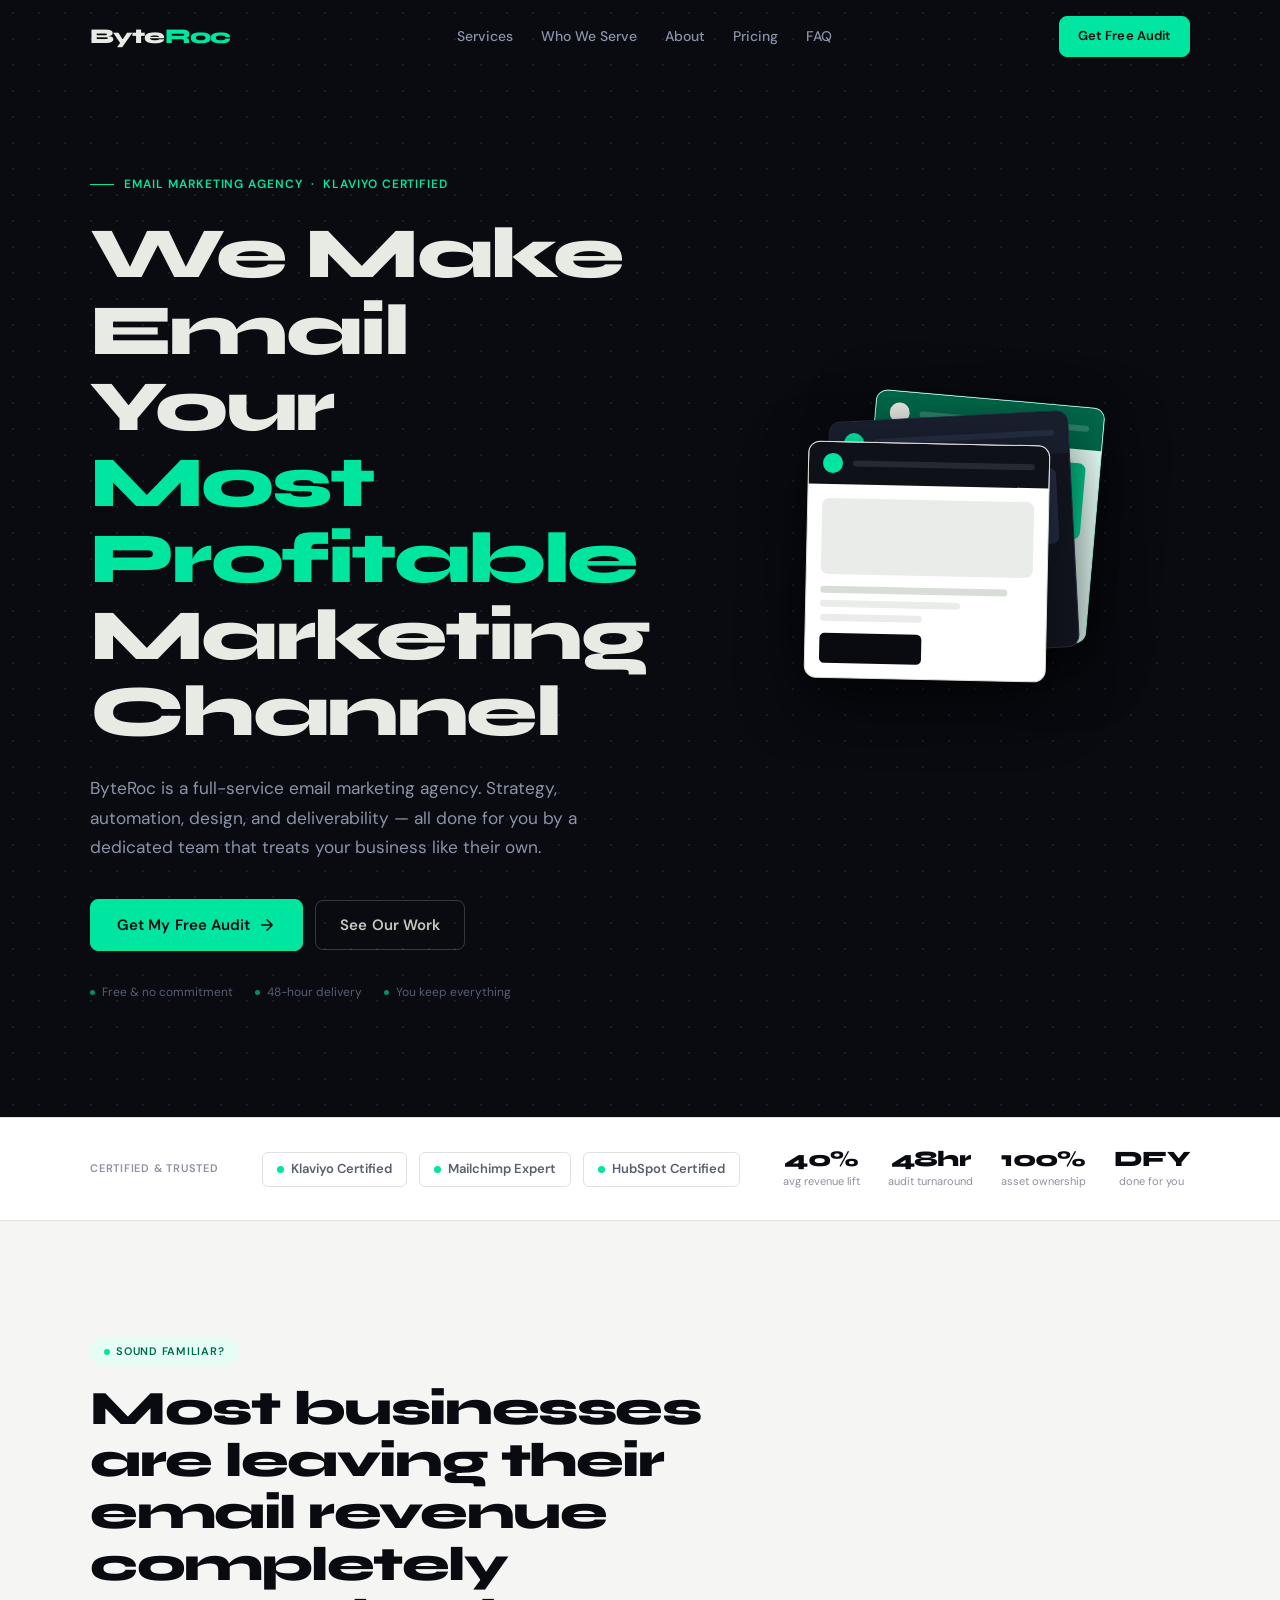
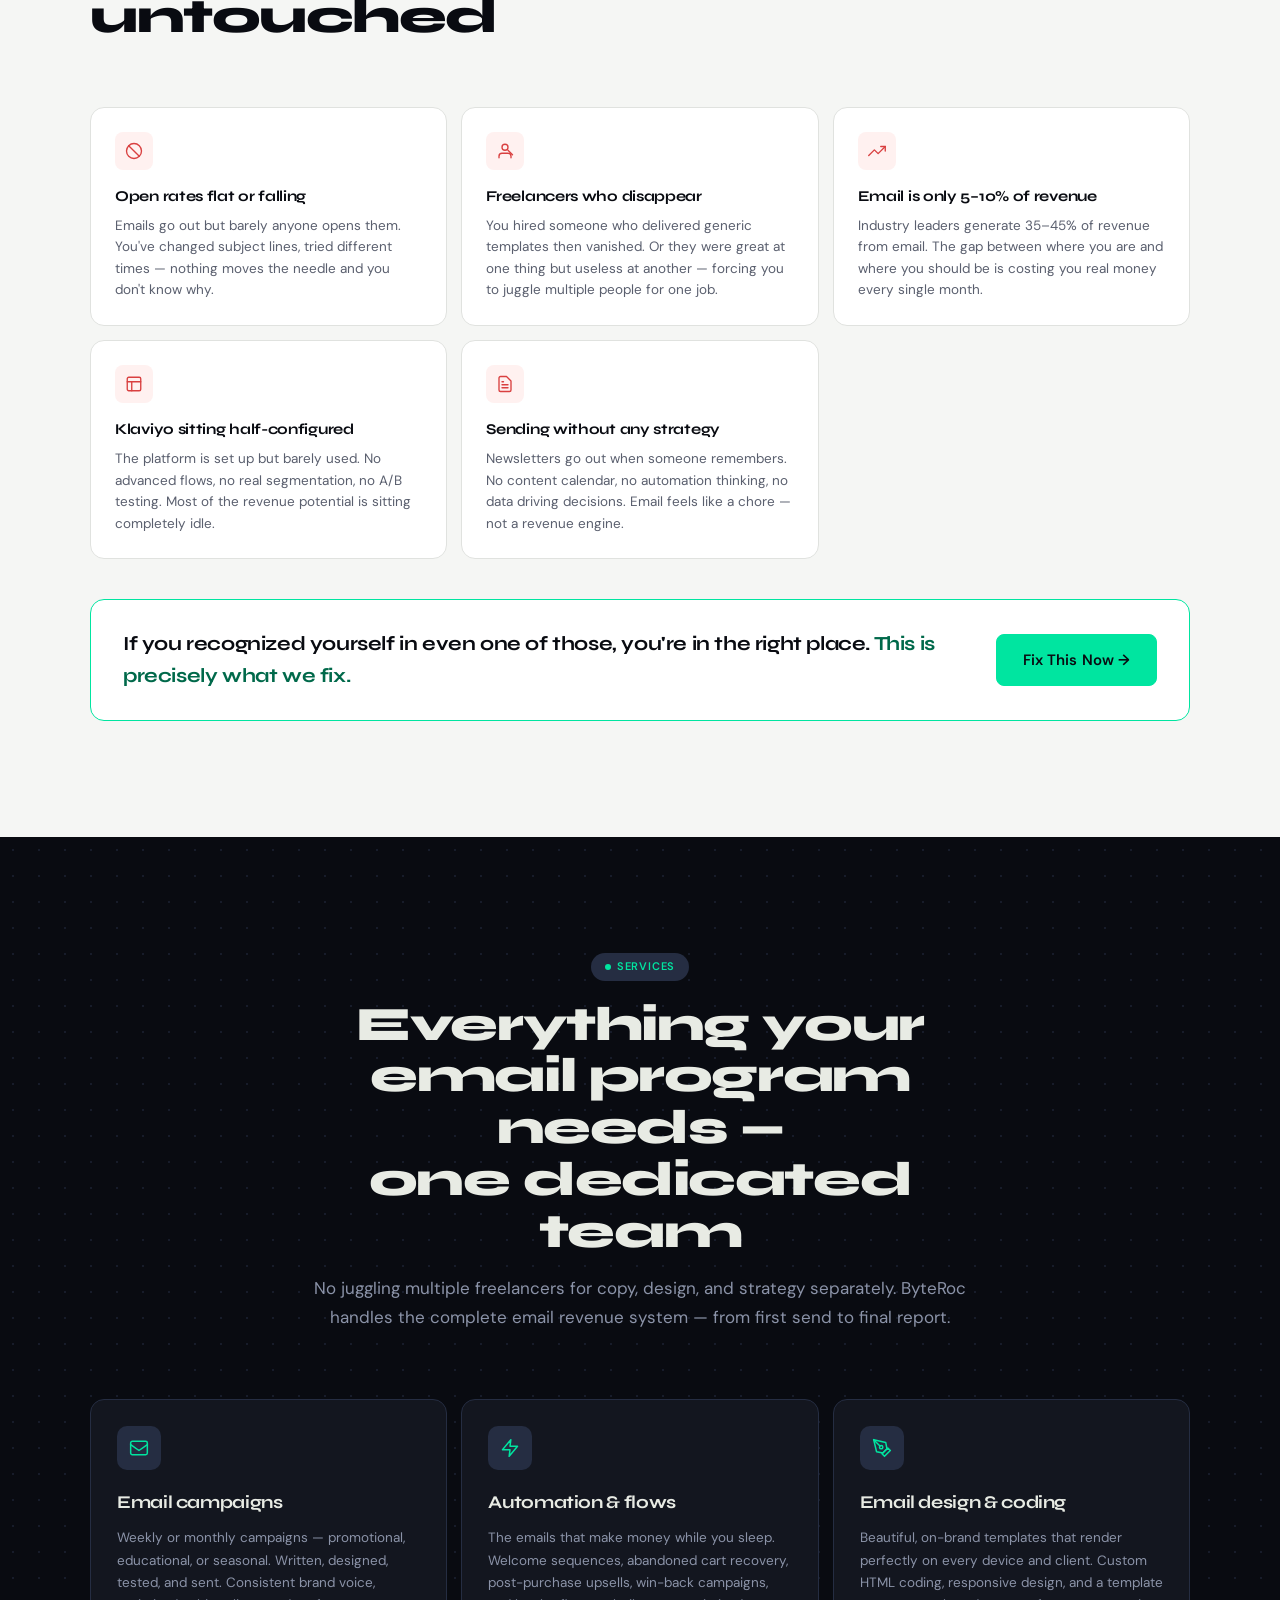
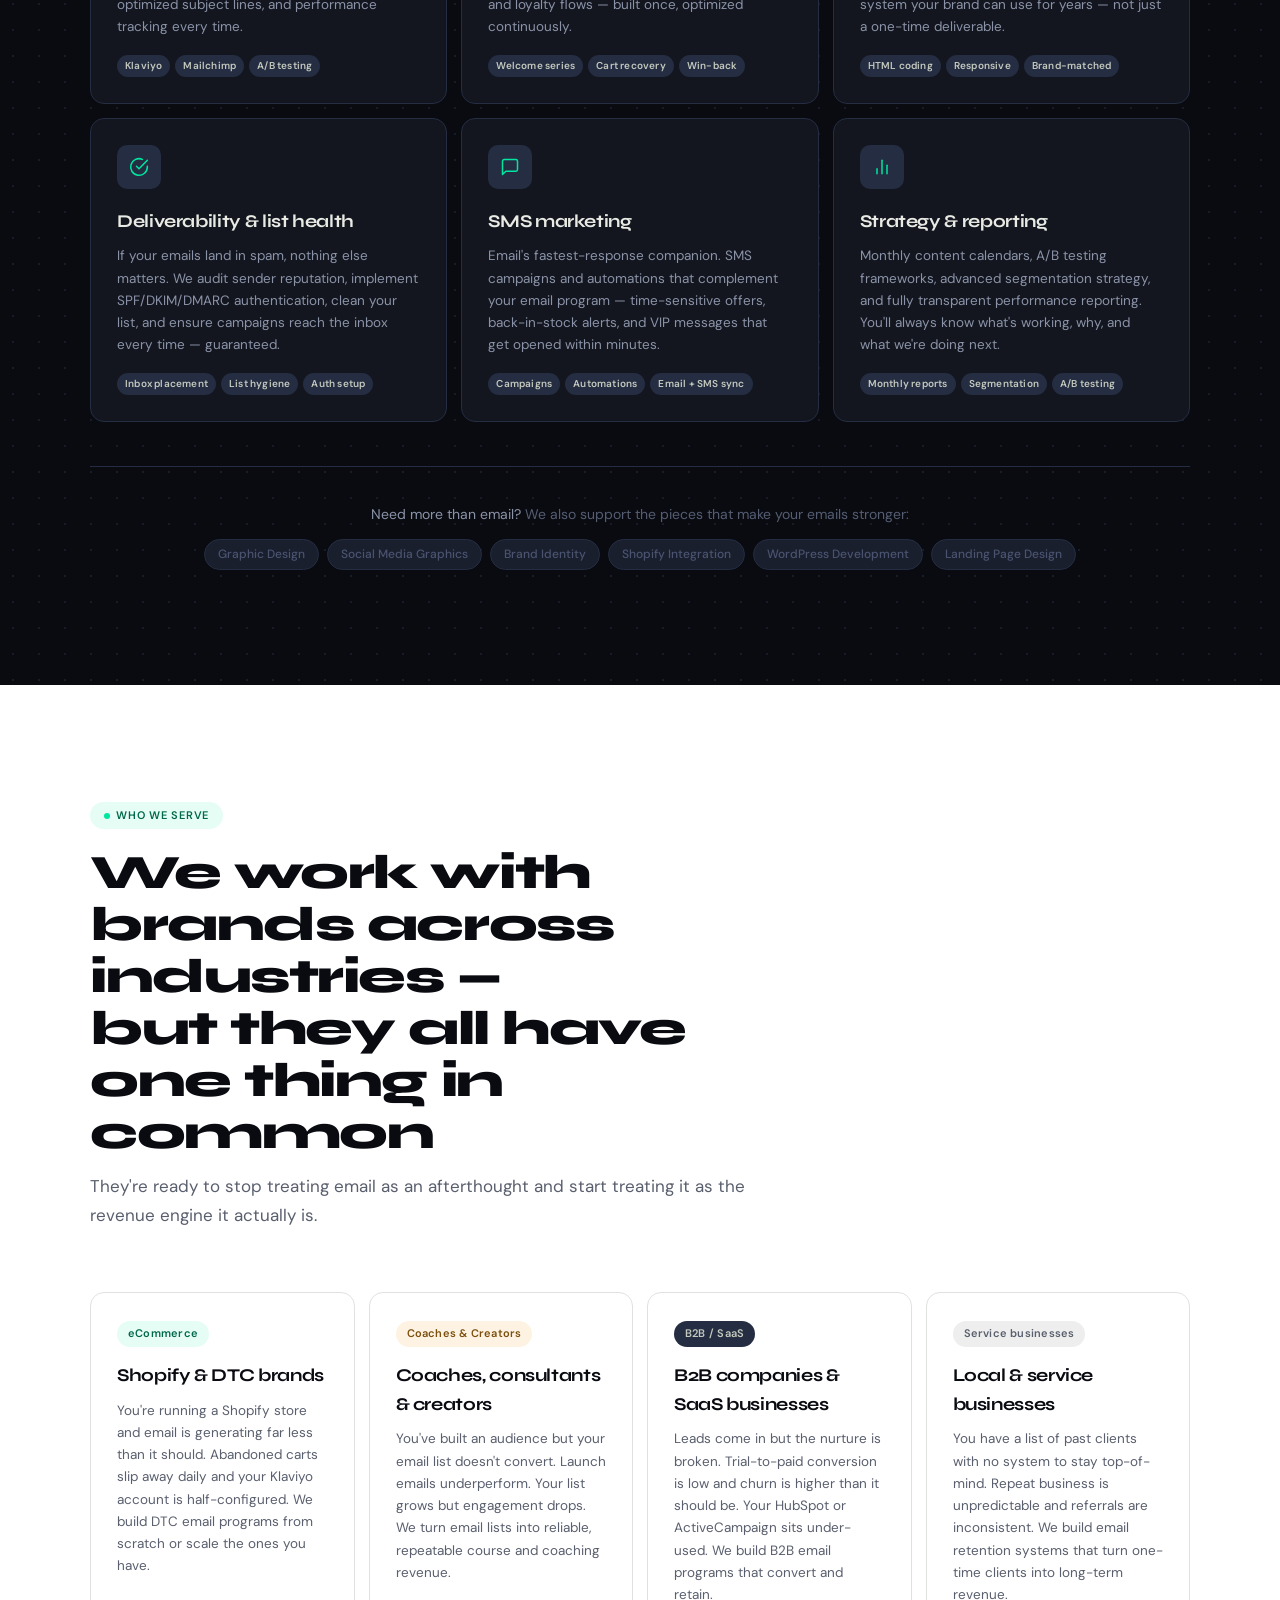
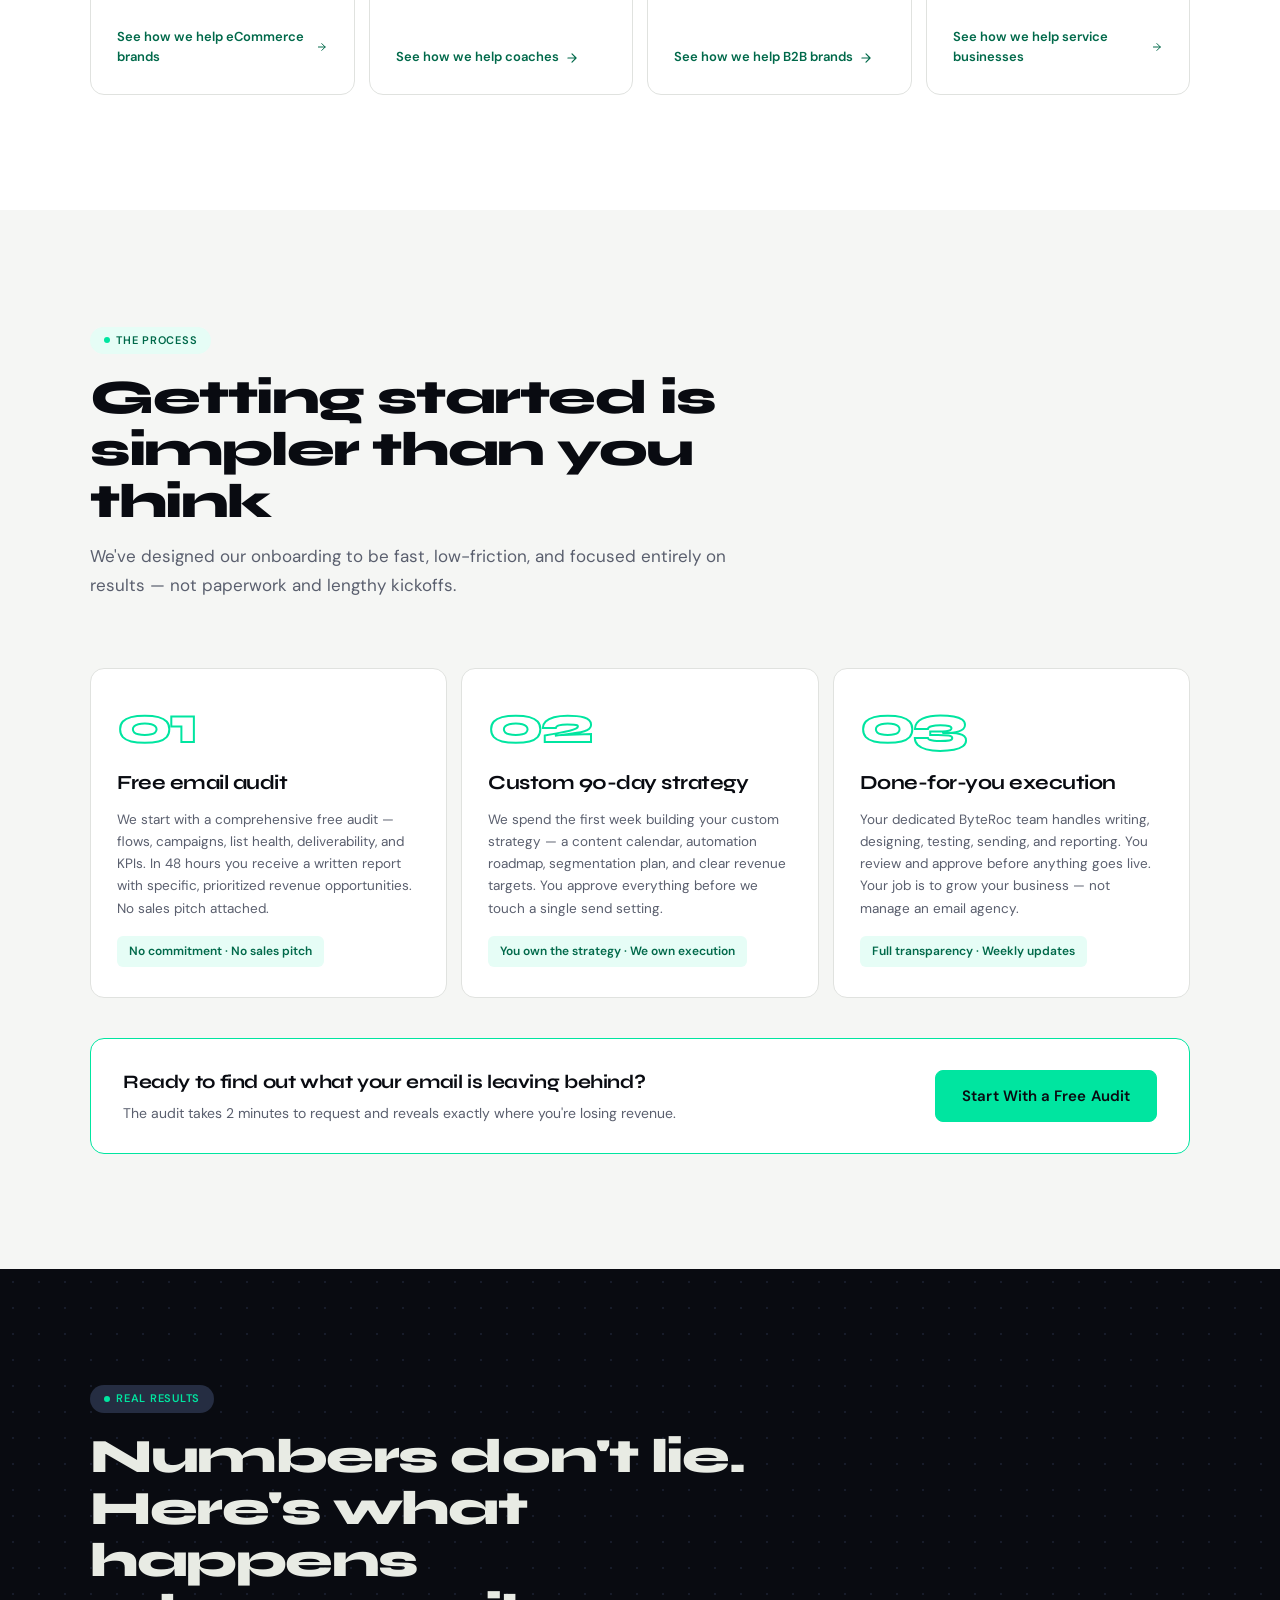
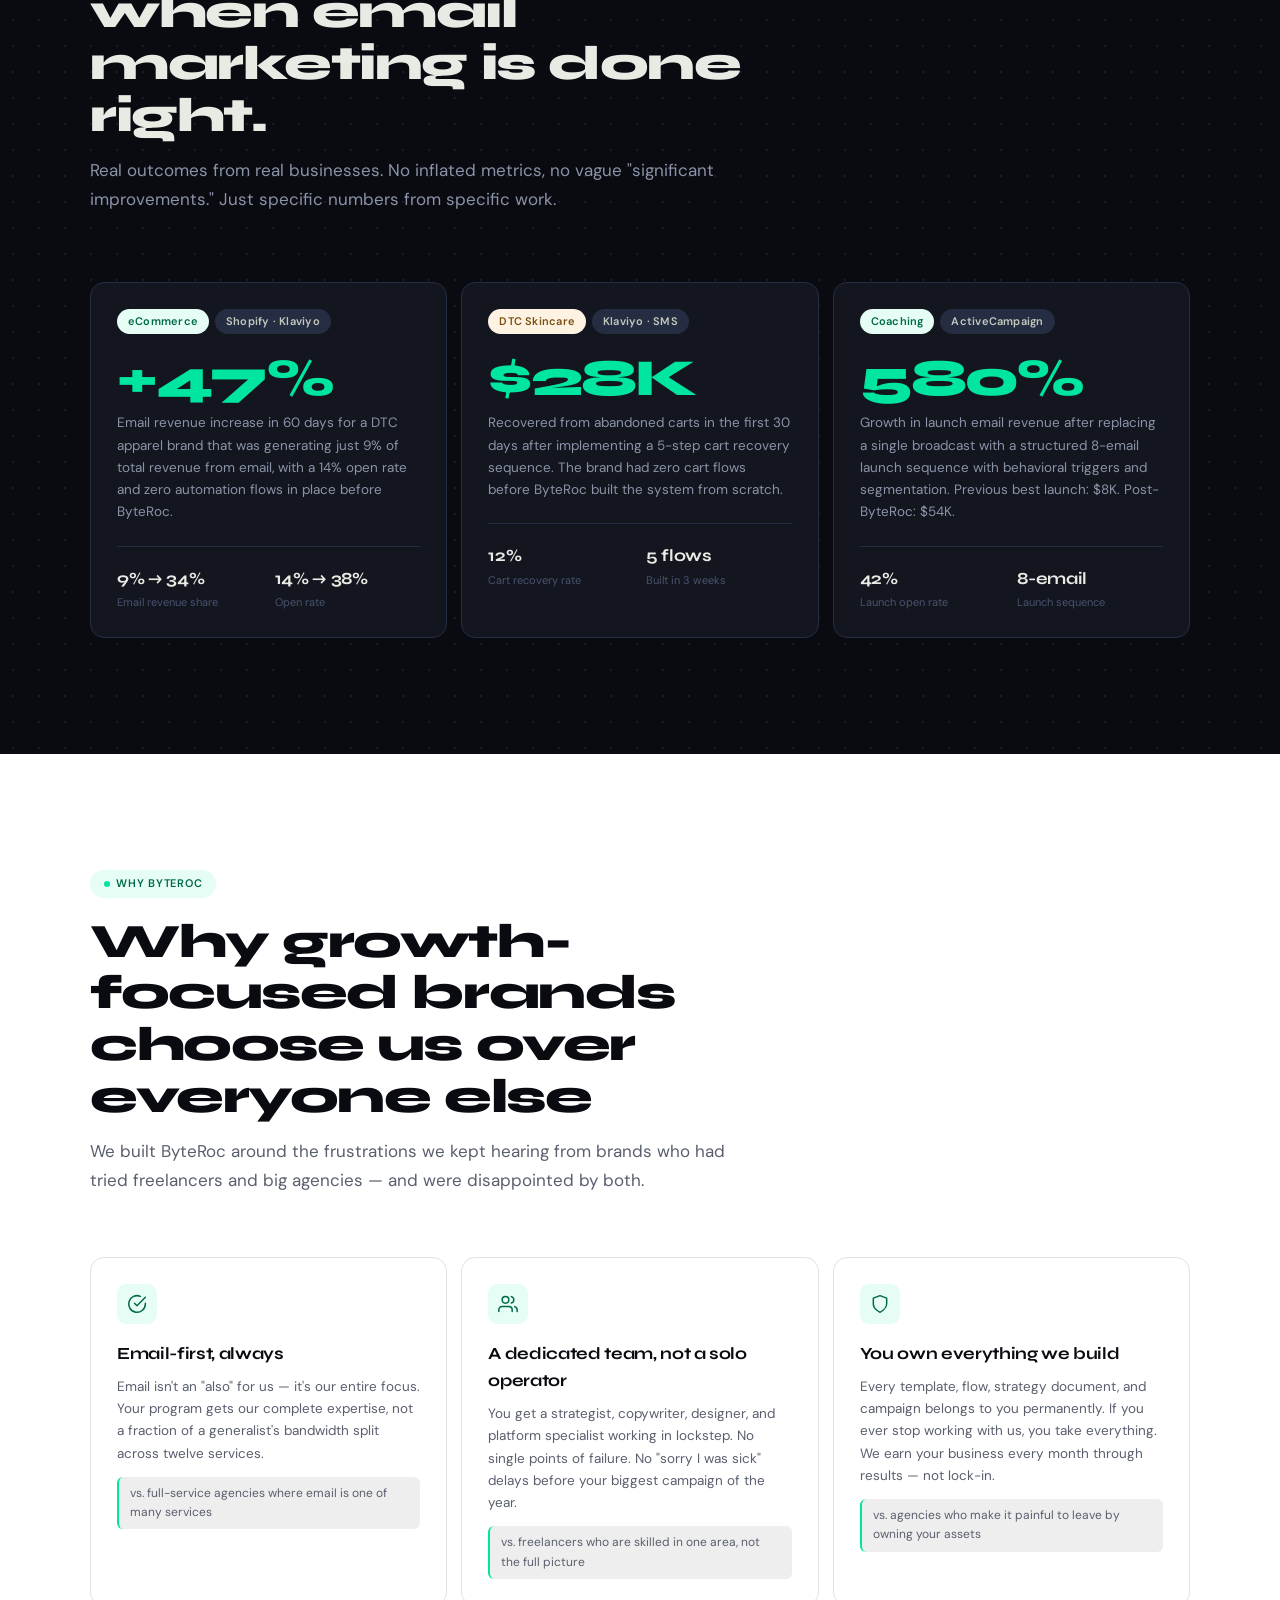
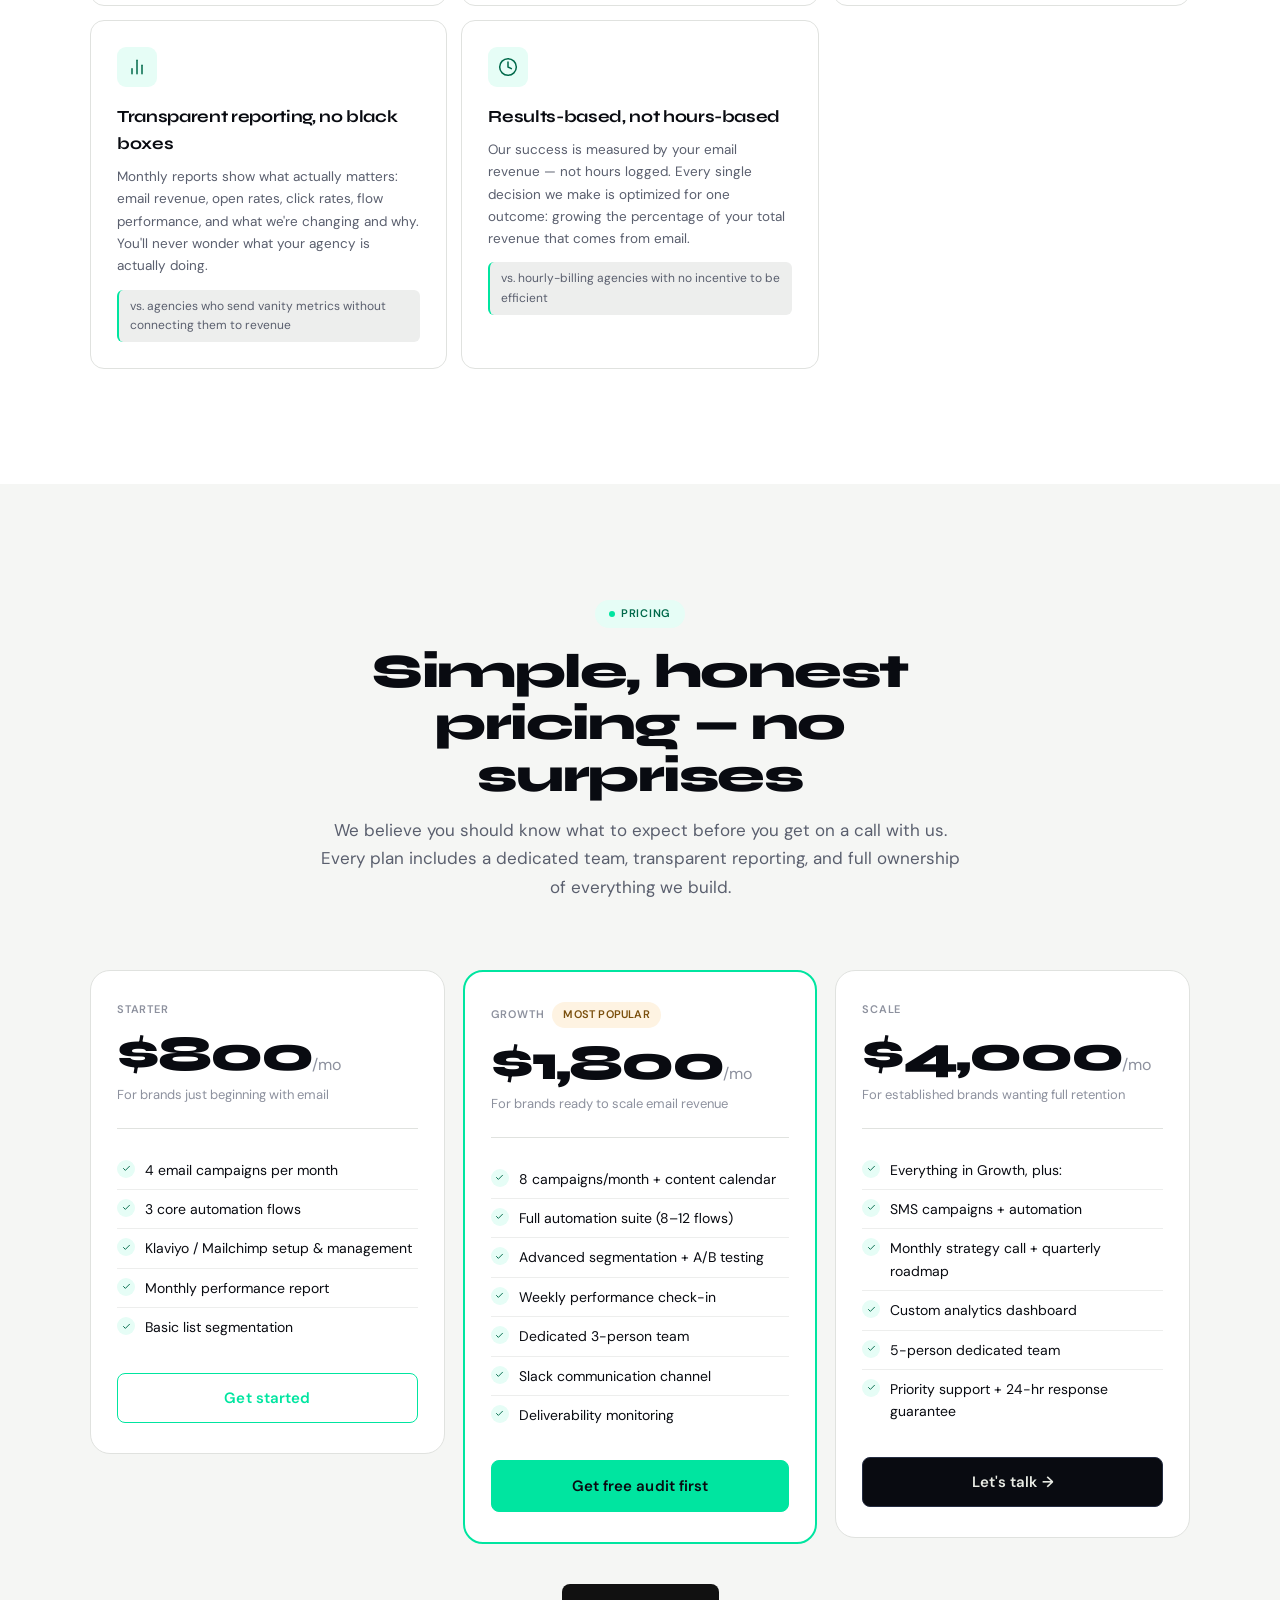
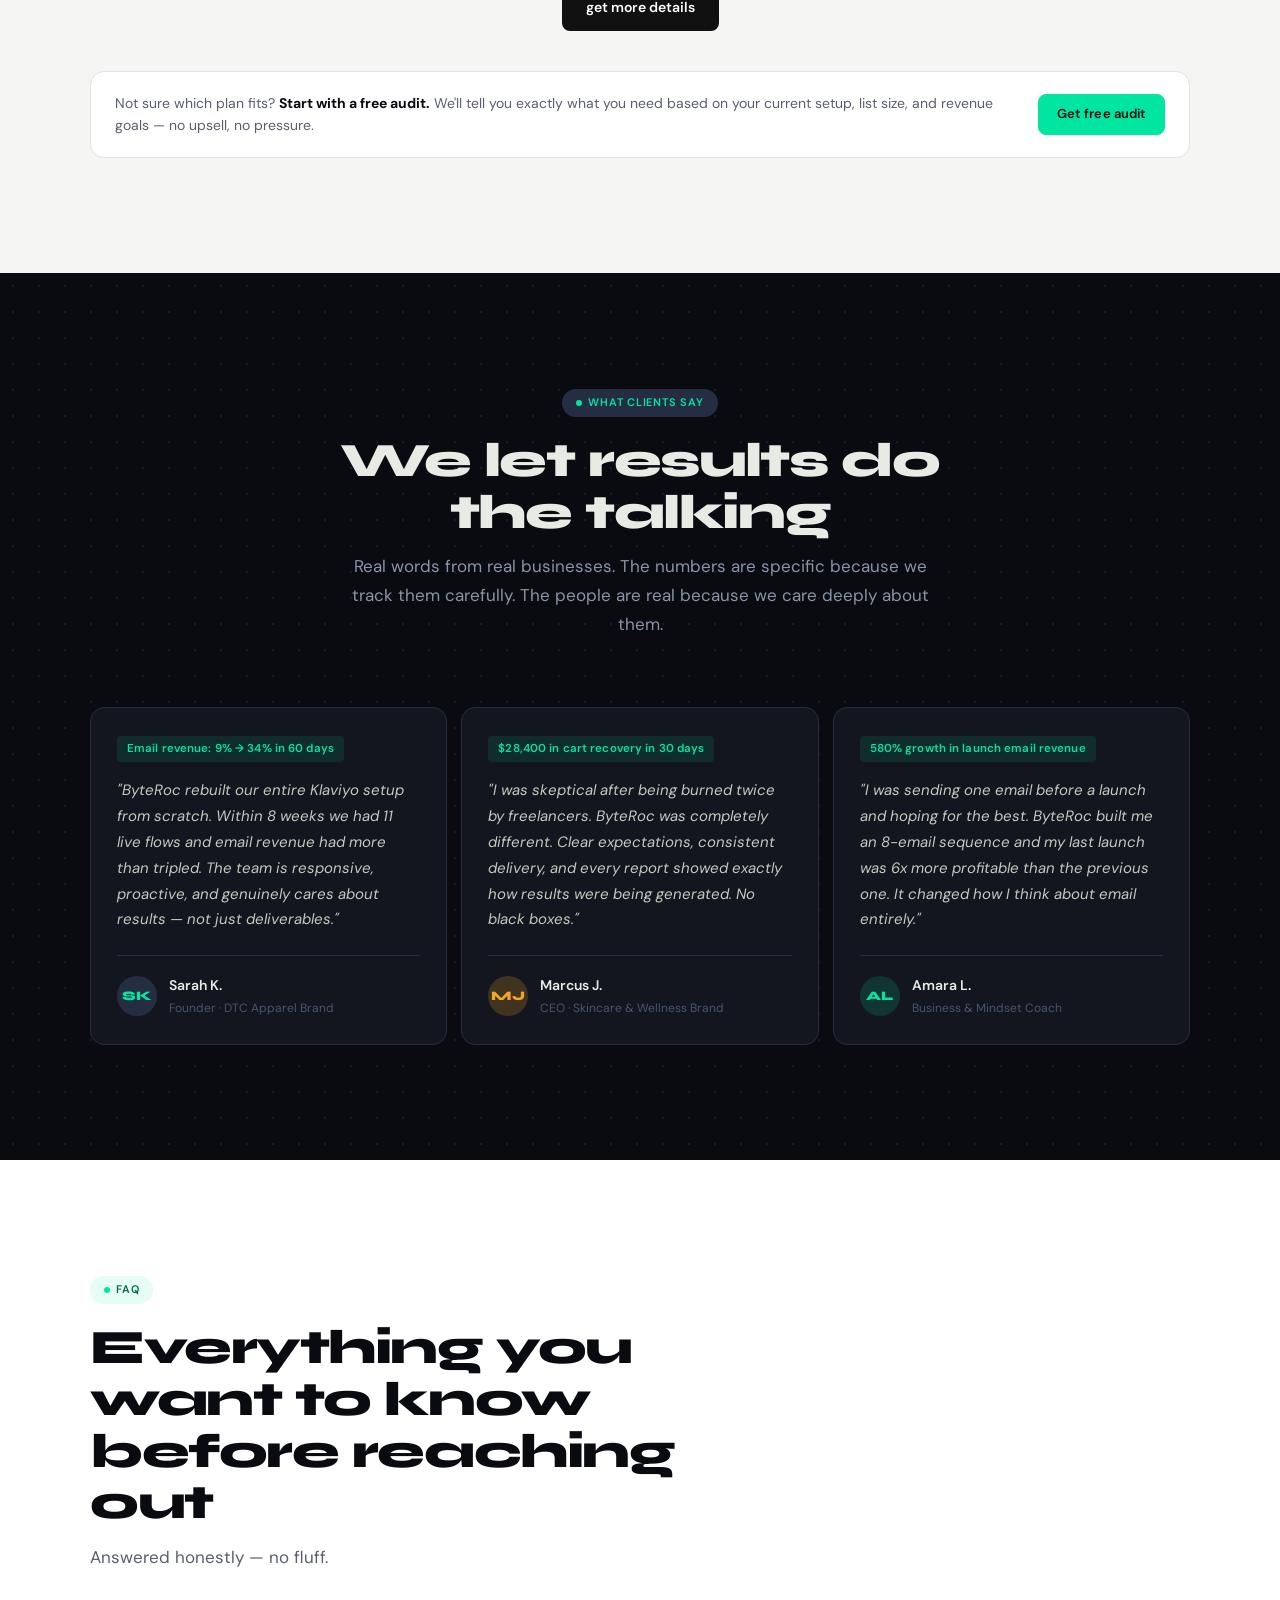
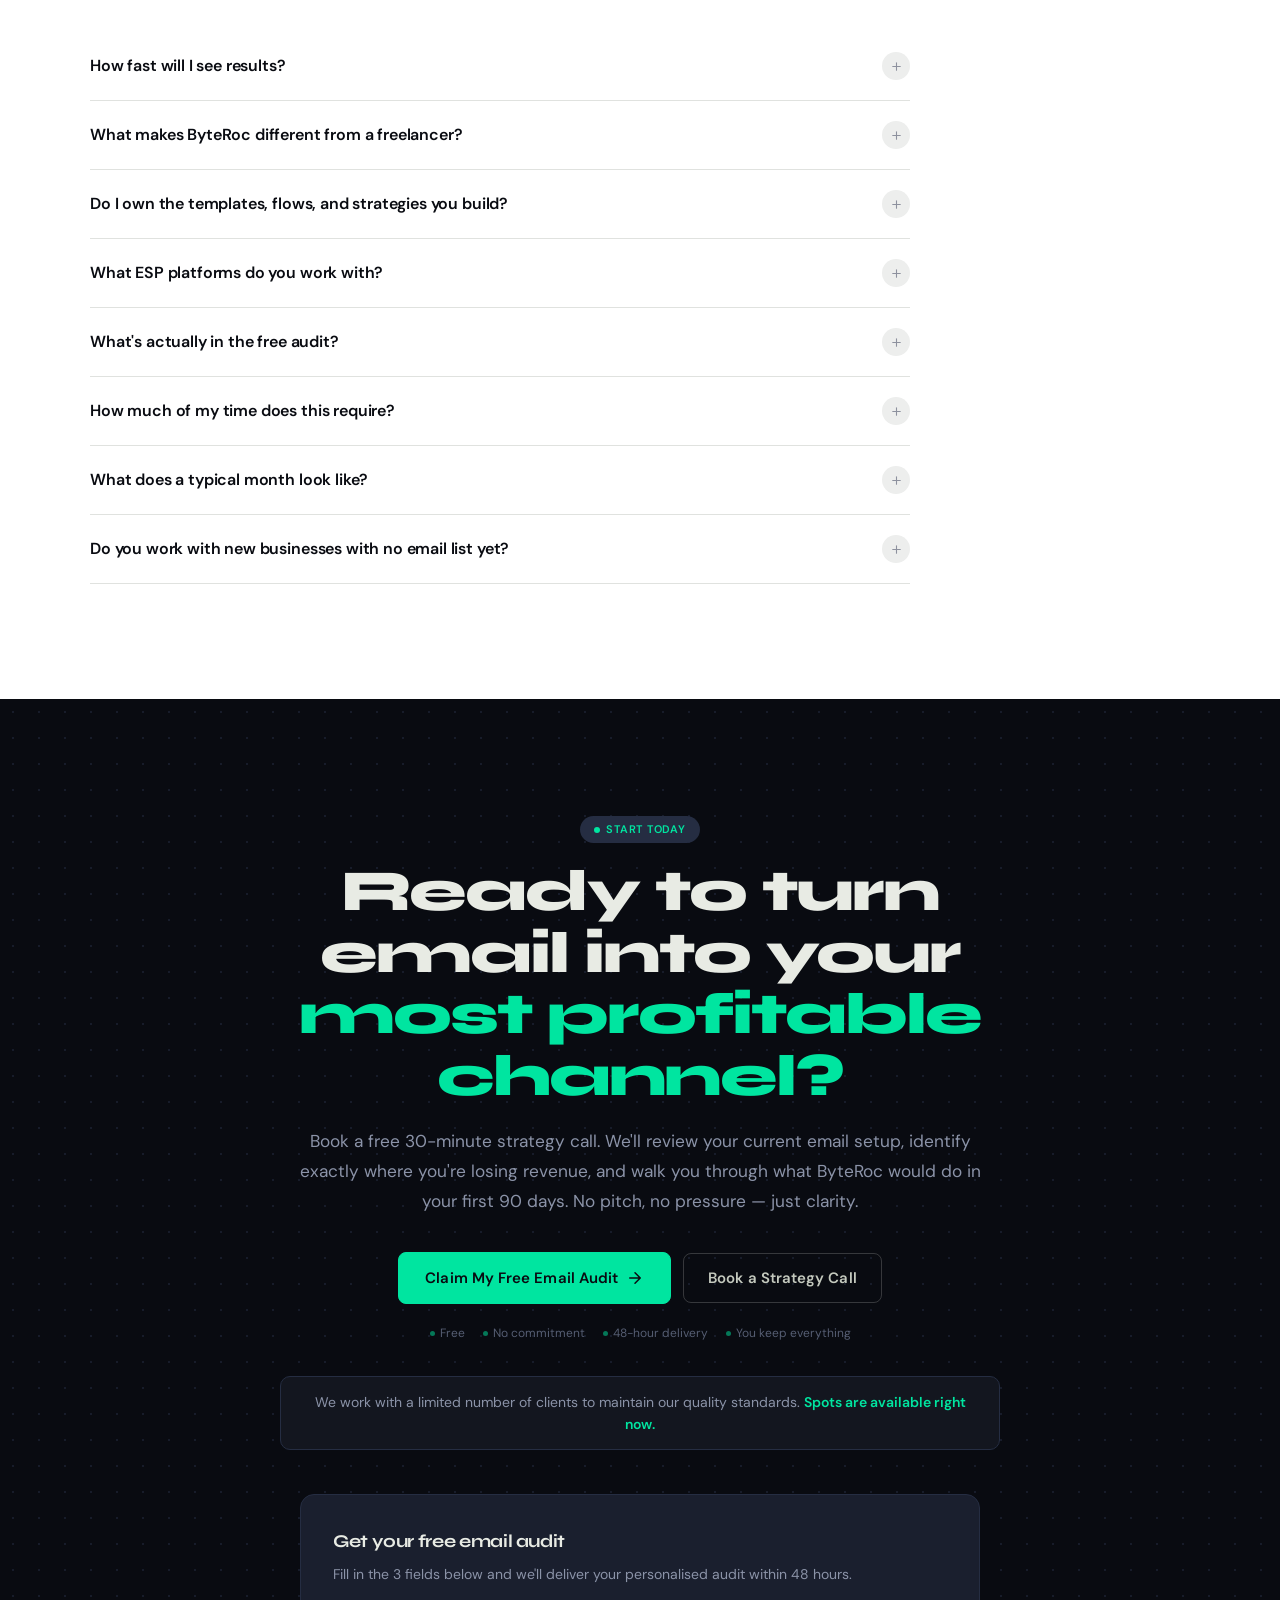
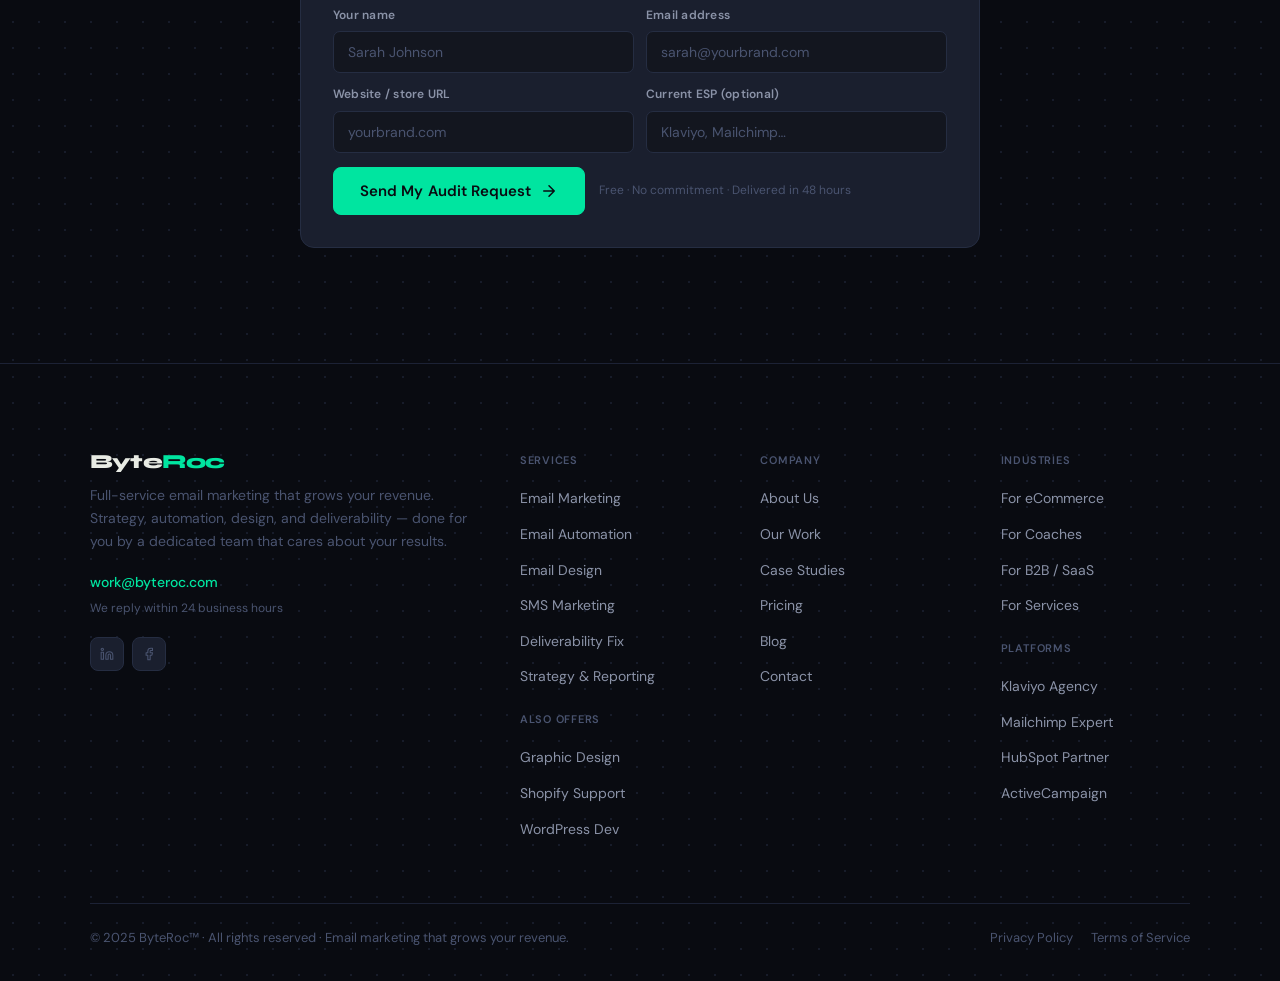
==== commit b0e6ced9: "multiple: coach page, ecommerce page, email integration" ====
--- a/index.html
+++ b/index.html
@@ -1,1305 +1,1417 @@
 <!DOCTYPE html>
-<html lang="en" data-theme="light">
-
+<html lang="en">
 <head>
-    <meta charset="UTF-8" />
-    <meta name="viewport" content="width=device-width, initial-scale=1.0" />
-    <title>ByteRoc — Creative Breakthroughs into Impact Mines</title>
-
-    <script src="https://cdn.jsdelivr.net/npm/locomotive-scroll/bundled/locomotive-scroll.min.js" defer></script>
-    <script src="https://cdnjs.cloudflare.com/ajax/libs/matter-js/0.19.0/matter.min.js"></script>
-
-
-    <meta name="description" content="Responsive landing page inspired by the provided ByteRoc design." />
-    <link rel="preconnect" href="https://fonts.googleapis.com" />
-    <link rel="preconnect" href="https://fonts.gstatic.com" crossorigin />
-    <link
-        href="https://fonts.googleapis.com/css2?family=Inter:wght@400;500;600;700;800&family=Cormorant+Garamond:wght@400;500;600;700&display=swap"
-        rel="stylesheet" />
-
-    <link rel="icon" type="image/x-icon" sizes="32x32" href="./assets/favico-round.png"/>
-    <link rel=" stylesheet" href="css/animations.css" />
-    <link rel="stylesheet" href="css/main.css" />
-    <link rel="stylesheet" href="css/fonts.css" />
-
-
-
-
+<meta charset="UTF-8">
+<meta name="viewport" content="width=device-width, initial-scale=1.0">
+<title>ByteRoc — Email Marketing Agency</title>
+<meta name="description" content="ByteRoc is a full-service email marketing agency. Strategy, automation, design and deliverability — done for you.">
+<link rel="preconnect" href="https://fonts.googleapis.com">
+<link rel="preconnect" href="https://fonts.gstatic.com" crossorigin>
+    <link rel="icon" type="image/x-icon" sizes="32x32" href="./assets/main.svg"/>
+<link href="https://fonts.googleapis.com/css2?family=Syne:wght@700;800&family=DM+Sans:opsz,wght@9..40,400;9..40,500;9..40,600&display=swap" rel="stylesheet">
+<style>
+/* ===================================================
+   DESIGN TOKENS — INK & SIGNAL SYSTEM
+   =================================================== */
+:root {
+  /* Dark palette */
+  --ink:        #090B11;
+  --ink-1:      #0E1118;
+  --ink-2:      #13161F;
+  --ink-3:      #1A1F2E;
+  --ink-4:      #222840;
+  --bd:         #252D42;
+  --bd-2:       #1C2235;
+  --muted:      #4A5470;
+  --muted-2:    #38405C;
+  /* Text on dark */
+  --cream:      #E8EBE4;
+  --cream-2:    #C4C9BE;
+  --cream-sub:  #8B93A8;
+  --cream-dim:  #555D72;
+  /* Light palette */
+  --white:      #FFFFFF;
+  --off-white:  #F5F6F4;
+  --off-white2: #EDEEED;
+  --border-lt:  #E0E2DF;
+  --text-ink:   #090B11;
+  --text-body:  #5A5F6E;
+  --text-light: #8D919E;
+  /* Signal / brand */
+  --em:         #00E5A0;
+  --em-hover:   #00CC8E;
+  --em-dim:     rgba(0,229,160,0.12);
+  --em-soft:    #E6FDF6;
+  --em-dark:    #00694A;
+  --em-mid:     #00A872;
+  /* Amber */
+  --ab:         #F5A623;
+  --ab-soft:    #FEF3E2;
+  --ab-dark:    #7A4F0D;
+  /* Font stacks */
+  --f-d:        'Syne', sans-serif;
+  --f-b:        'DM Sans', sans-serif;
+  /* Spacing */
+  --section:    clamp(72px, 9vw, 120px);
+  --max:        1180px;
+  --rad:        14px;
+  --rad-sm:     8px;
+  --rad-lg:     20px;
+}
+
+/* ===================================================
+   RESET & BASE
+   =================================================== */
+*,*::before,*::after{box-sizing:border-box;margin:0;padding:0}
+html{scroll-behavior:smooth;-webkit-font-smoothing:antialiased;-moz-osx-font-smoothing:grayscale;font-size:16px}
+body{font-family:var(--f-b);background:var(--white);color:var(--text-ink);overflow-x:hidden;line-height:1.6}
+img{max-width:100%;display:block}
+a{text-decoration:none;color:inherit}
+button{border:none;cursor:pointer;font-family:var(--f-b);background:none}
+ul{list-style:none}
+svg{display:block}
+
+/* ===================================================
+   UTILITY
+   =================================================== */
+.container{max-width:var(--max);margin:0 auto;padding:0 clamp(18px,4vw,40px)}
+.section-pad{padding:var(--section) 0}
+.dark-bg{background:var(--ink);position:relative;overflow:hidden}
+.dark-bg::before{content:'';position:absolute;inset:0;background-image:radial-gradient(var(--bd) 1px,transparent 1px);background-size:26px 26px;opacity:.5;pointer-events:none;z-index:0}
+.dark-bg>.container,.dark-bg>.section-inner{position:relative;z-index:1}
+.off-bg{background:var(--off-white)}
+.off2-bg{background:var(--off-white2)}
+.white-bg{background:var(--white)}
+
+/* Section label pill */
+.pill{display:inline-flex;align-items:center;gap:6px;padding:5px 14px;border-radius:100px;font-family:var(--f-b);font-weight:600;font-size:11px;letter-spacing:.07em;text-transform:uppercase;margin-bottom:18px}
+.pill--em{background:var(--em-soft);color:var(--em-dark)}
+.pill--dk{background:var(--bd);color:var(--em)}
+.pill--dot::before{content:'';width:6px;height:6px;border-radius:50%;background:var(--em);flex-shrink:0}
+
+/* Accent rule below pill */
+.pill-rule{width:36px;height:1.5px;background:var(--em);margin:10px 0 22px;opacity:.7}
+
+/* ===================================================
+   TYPOGRAPHY
+   =================================================== */
+.t-display{font-family:var(--f-d);font-weight:800;line-height:1.06;letter-spacing:-.035em}
+.t-h2{font-family:var(--f-d);font-weight:800;line-height:1.08;letter-spacing:-.03em}
+.t-h3{font-family:var(--f-d);font-weight:700;line-height:1.15;letter-spacing:-.025em}
+.t-h4{font-family:var(--f-d);font-weight:700;line-height:1.2;letter-spacing:-.02em}
+.sz-display{font-size:clamp(38px,5.8vw,72px)}
+.sz-h2{font-size:clamp(28px,3.8vw,48px)}
+.sz-h3{font-size:clamp(18px,2vw,24px)}
+.sz-h4{font-size:17px}
+.em-word{color:var(--em)}
+.cream-word{color:var(--cream)}
+
+/* Body text helpers */
+.body-lg{font-size:clamp(15px,1.35vw,18px);line-height:1.7;color:var(--cream-sub)}
+.body-md{font-size:15px;line-height:1.65;color:var(--text-body)}
+.body-sm{font-size:14px;line-height:1.6;color:var(--text-body)}
+.body-xs{font-size:12px;color:var(--text-light)}
+
+/* ===================================================
+   BUTTONS
+   =================================================== */
+.btn{display:inline-flex;align-items:center;justify-content:center;gap:8px;font-family:var(--f-b);font-weight:600;font-size:15px;border-radius:var(--rad-sm);letter-spacing:.005em;transition:all .2s ease;cursor:pointer;white-space:nowrap;border:1.5px solid transparent}
+.btn:active{transform:scale(.975)}
+.btn--primary{padding:13px 26px;background:var(--em);color:var(--ink);border-color:var(--em)}
+.btn--primary:hover{background:var(--em-hover);border-color:var(--em-hover)}
+.btn--outline{padding:12px 24px;background:transparent;color:var(--em);border-color:var(--em)}
+.btn--outline:hover{background:var(--em-dim)}
+.btn--ghost{padding:12px 24px;background:transparent;color:var(--cream-2);border-color:rgba(232,235,228,.2)}
+.btn--ghost:hover{border-color:rgba(232,235,228,.45);background:rgba(255,255,255,.04)}
+.btn--ink{padding:12px 24px;background:var(--ink);color:var(--cream);border-color:var(--bd)}
+.btn--ink:hover{border-color:var(--em)}
+.btn--sm{padding:9px 18px;font-size:13px}
+.btn-icon{width:18px;height:18px;stroke:currentColor;fill:none;stroke-width:2;stroke-linecap:round;stroke-linejoin:round;flex-shrink:0}
+
+/* ===================================================
+   BADGES
+   =================================================== */
+.badge{display:inline-flex;align-items:center;padding:4px 11px;border-radius:100px;font-family:var(--f-b);font-weight:600;font-size:11px;letter-spacing:.02em}
+.badge--em{background:var(--em-soft);color:var(--em-dark)}
+.badge--ab{background:var(--ab-soft);color:var(--ab-dark)}
+.badge--dk{background:var(--bd);color:var(--cream-2)}
+.badge--nt{background:var(--off-white2);color:var(--text-body)}
+.badge--em-glow{background:rgba(0,229,160,.15);color:var(--em)}
+
+/* ===================================================
+   NAVIGATION
+   =================================================== */
+#nav{position:fixed;top:0;left:0;right:0;z-index:999;padding:16px 0;transition:all .35s ease}
+#nav.is-scrolled{background:rgba(9,11,17,.96);backdrop-filter:blur(16px);-webkit-backdrop-filter:blur(16px);border-bottom:1px solid var(--bd-2);padding:12px 0}
+.nav-inner{display:flex;align-items:center;justify-content:space-between;gap:20px}
+.nav-logo{font-family:var(--f-d);font-weight:800;font-size:21px;letter-spacing:-.04em;line-height:1;flex-shrink:0}
+.nav-logo .b{color:var(--cream)}
+.nav-logo .r{color:var(--em)}
+.nav-links{display:flex;align-items:center;gap:2px;flex:1;justify-content:center}
+.nav-links a{font-size:14px;font-weight:500;color:var(--cream-sub);padding:6px 13px;border-radius:6px;transition:color .2s,background .2s}
+.nav-links a:hover{color:var(--cream);background:rgba(255,255,255,.06)}
+.nav-right{display:flex;align-items:center;gap:10px;flex-shrink:0}
+/* Mobile */
+.nav-burger{display:none;flex-direction:column;gap:5px;padding:7px;background:rgba(255,255,255,.06);border-radius:6px;border:1px solid var(--bd)}
+.nav-burger span{display:block;width:20px;height:1.5px;background:var(--cream);border-radius:2px;transition:transform .3s,opacity .3s}
+.nav-burger.open span:nth-child(1){transform:translateY(6.5px) rotate(45deg)}
+.nav-burger.open span:nth-child(2){opacity:0}
+.nav-burger.open span:nth-child(3){transform:translateY(-6.5px) rotate(-45deg)}
+.nav-drawer{display:none;flex-direction:column;gap:2px;padding:14px 18px 20px;border-top:1px solid var(--bd-2);margin-top:12px}
+.nav-drawer.open{display:flex}
+.nav-drawer a{font-size:16px;font-weight:500;color:var(--cream-sub);padding:11px 12px;border-radius:8px;transition:all .2s}
+.nav-drawer a:hover{color:var(--cream);background:rgba(255,255,255,.06)}
+.nav-drawer .btn--primary{margin-top:8px;width:100%;justify-content:center}
+
+/* ===================================================
+   HERO
+   =================================================== */
+.hero{padding:clamp(130px,15vw,175px) 0 clamp(80px,9vw,120px);min-height:100svh;display:flex;align-items:center}
+.hero-grid{display:grid;grid-template-columns:1fr 1fr;gap:clamp(32px,5vw,72px);align-items:center}
+.hero-left{max-width:580px}
+.hero-eyebrow{display:flex;align-items:center;gap:10px;margin-bottom:22px}
+.hero-eyebrow::before{content:'';display:block;width:24px;height:1.5px;background:var(--em)}
+.hero-eyebrow-text{font-family:var(--f-b);font-weight:600;font-size:12px;letter-spacing:.08em;text-transform:uppercase;color:var(--em)}
+.hero-title{color:var(--cream);margin-bottom:24px}
+.hero-sub{font-size:clamp(15px,1.35vw,18px);color:var(--cream-sub);line-height:1.7;margin-bottom:36px}
+.hero-ctas{display:flex;align-items:center;gap:12px;flex-wrap:wrap;margin-bottom:32px}
+.hero-trust{display:flex;align-items:center;gap:22px;flex-wrap:wrap}
+.hero-trust-item{display:flex;align-items:center;gap:7px;font-size:12px;color:var(--cream-dim)}
+.hero-trust-item::before{content:'';width:5px;height:5px;border-radius:50%;background:var(--em);opacity:.6;flex-shrink:0}
+
+/* Email mockup */
+.hero-right{display:flex;justify-content:center;align-items:center;position:relative;height:440px}
+.email-stack{position:relative;width:290px;height:400px}
+.ecard{position:absolute;border-radius:12px;overflow:hidden;box-shadow:0 20px 60px rgba(0,0,0,.5)}
+.ecard-c{width:230px;top:10px;right:0;transform:rotate(5deg);background:var(--em-soft);border:1px solid rgba(0,229,160,.3);z-index:1}
+.ecard-b{width:240px;top:28px;left:28px;transform:rotate(-3deg);background:var(--ink-2);border:1px solid var(--bd);z-index:2}
+.ecard-a{width:242px;top:55px;left:0;transform:rotate(1.2deg);background:var(--white);border:1px solid #DDE0DD;z-index:3}
+.ec-header{height:42px;display:flex;align-items:center;padding:0 14px;gap:10px}
+.ec-hd-dark{background:var(--ink-3)}
+.ec-hd-em{background:var(--em-dark)}
+.ec-hd-white{background:var(--ink-1)}
+.ec-dot{width:20px;height:20px;border-radius:50%;flex-shrink:0}
+.ec-dot-em{background:var(--em)}
+.ec-dot-cr{background:var(--cream)}
+.ec-dot-ab{background:var(--ab)}
+.ec-bar{height:6px;border-radius:3px;flex:1}
+.ec-bar-dk{background:var(--bd)}
+.ec-bar-lt{background:rgba(255,255,255,.18)}
+.ec-bar-ltr{background:rgba(255,255,255,.1)}
+.ec-body{padding:14px}
+.ec-img{width:100%;height:76px;border-radius:7px;margin-bottom:12px}
+.ec-img-em{background:linear-gradient(135deg,var(--em-dark) 0%,var(--em) 100%)}
+.ec-img-dk{background:var(--bd)}
+.ec-img-lt{background:#EAECEA}
+.ec-line{height:7px;border-radius:4px;margin-bottom:7px}
+.ec-l-l{width:88%}.ec-l-m{width:66%}.ec-l-s{width:48%}
+.ec-l-dk{background:var(--bd)}.ec-l-dk2{background:var(--muted);opacity:.4}
+.ec-l-lt{background:#D8DDD8}.ec-l-lt2{background:#EAECEA}
+.ec-btn-row{margin-top:12px}
+.ec-mini-btn{height:30px;border-radius:5px;width:48%}
+.ec-btn-em{background:var(--em)}
+.ec-btn-dk{background:var(--bd)}
+.ec-btn-ink{background:var(--ink)}
+/* Float animation */
+@keyframes float{0%,100%{transform:rotate(1.2deg) translateY(0)}50%{transform:rotate(1.2deg) translateY(-10px)}}
+@keyframes float-b{0%,100%{transform:rotate(-3deg) translateY(0)}50%{transform:rotate(-3deg) translateY(-7px)}}
+@keyframes float-c{0%,100%{transform:rotate(5deg) translateY(0)}50%{transform:rotate(5deg) translateY(-5px)}}
+.ecard-a{animation:float 6s ease-in-out infinite}
+.ecard-b{animation:float-b 7s ease-in-out 1s infinite}
+.ecard-c{animation:float-c 8s ease-in-out .5s infinite}
+
+/* ===================================================
+   TRUST BAR
+   =================================================== */
+.trust-bar{padding:30px 0;border-top:1px solid var(--border-lt);border-bottom:1px solid var(--border-lt)}
+.trust-inner{display:flex;align-items:center;justify-content:space-between;gap:24px;flex-wrap:wrap}
+.trust-label{font-size:11px;font-weight:600;letter-spacing:.07em;text-transform:uppercase;color:var(--text-light);white-space:nowrap}
+.trust-certs{display:flex;align-items:center;gap:12px;flex-wrap:wrap}
+.cert-chip{display:flex;align-items:center;gap:7px;padding:6px 14px;border:1px solid var(--border-lt);border-radius:6px;font-size:13px;font-weight:600;color:var(--text-body);transition:border-color .2s}
+.cert-chip:hover{border-color:var(--em)}
+.cert-dot{width:7px;height:7px;border-radius:50%;background:var(--em)}
+.trust-stats{display:flex;align-items:center;gap:28px;flex-wrap:wrap}
+.ts-item{text-align:center}
+.ts-num{font-family:var(--f-d);font-weight:800;font-size:22px;color:var(--text-ink);letter-spacing:-.03em;line-height:1}
+.ts-lbl{font-size:11px;color:var(--text-light);margin-top:3px}
+
+/* ===================================================
+   PROBLEM SECTION
+   =================================================== */
+.prob-header{max-width:650px;margin-bottom:clamp(40px,5vw,64px)}
+.prob-header h2{color:var(--text-ink);margin-bottom:16px}
+.prob-header p{font-size:17px;color:var(--text-body);line-height:1.7}
+.prob-grid{display:grid;grid-template-columns:repeat(auto-fit,minmax(270px,1fr));gap:14px;margin-bottom:40px}
+.prob-card{background:var(--white);border:1px solid var(--border-lt);border-radius:var(--rad);padding:24px;transition:border-color .25s,transform .25s}
+.prob-card:hover{border-color:rgba(0,229,160,.5);transform:translateY(-3px)}
+.prob-icon{width:38px;height:38px;border-radius:8px;background:#FFF1F0;display:flex;align-items:center;justify-content:center;margin-bottom:14px;flex-shrink:0}
+.prob-icon svg{width:18px;height:18px;stroke:#D94040;fill:none;stroke-width:1.8;stroke-linecap:round;stroke-linejoin:round}
+.prob-card h4{font-size:15px;font-family:var(--f-d);font-weight:700;letter-spacing:-.02em;color:var(--text-ink);margin-bottom:7px}
+.prob-card p{font-size:13.5px;color:var(--text-body);line-height:1.6}
+.prob-pivot{background:var(--white);border:1px solid var(--em);border-radius:var(--rad);padding:28px 32px;display:flex;align-items:center;justify-content:space-between;gap:24px;flex-wrap:wrap}
+.prob-pivot-text{font-family:var(--f-d);font-weight:700;font-size:clamp(15px,1.6vw,20px);color:var(--text-ink);letter-spacing:-.02em;flex:1}
+.prob-pivot-text span{color:var(--em-dark)}
+
+/* ===================================================
+   SERVICES SECTION (dark)
+   =================================================== */
+.svc-header{text-align:center;max-width:680px;margin:0 auto clamp(44px,5.5vw,68px)}
+.svc-header h2{color:var(--cream);margin-bottom:16px}
+.svc-header p{font-size:17px;color:var(--cream-sub);line-height:1.7}
+.svc-grid{display:grid;grid-template-columns:repeat(auto-fit,minmax(310px,1fr));gap:14px;margin-bottom:44px}
+.svc-card{background:var(--ink-2);border:1px solid var(--bd);border-radius:var(--rad);padding:26px;transition:border-color .25s,transform .25s}
+.svc-card:hover{border-color:var(--em);transform:translateY(-4px)}
+.svc-icon{width:44px;height:44px;border-radius:10px;background:var(--bd);display:flex;align-items:center;justify-content:center;margin-bottom:18px}
+.svc-icon svg{width:20px;height:20px;stroke:var(--em);fill:none;stroke-width:1.8;stroke-linecap:round;stroke-linejoin:round}
+.svc-card h3{font-size:18px;font-family:var(--f-d);font-weight:700;color:var(--cream);margin-bottom:10px;letter-spacing:-.02em}
+.svc-card p{font-size:13.5px;color:var(--cream-sub);line-height:1.65;margin-bottom:16px}
+.svc-tags{display:flex;flex-wrap:wrap;gap:5px}
+.svc-tags .badge{font-size:10px;padding:3px 8px}
+.svc-addons{border-top:1px solid var(--bd);padding-top:36px;text-align:center}
+.svc-addons-label{font-size:14px;color:var(--cream-dim);margin-bottom:14px}
+.svc-addons-label em{color:var(--cream-sub);font-style:normal}
+.addon-chips{display:flex;flex-wrap:wrap;gap:8px;justify-content:center}
+.addon-chip{background:var(--ink-3);border:1px solid var(--bd);color:var(--muted);padding:5px 13px;border-radius:100px;font-size:12px;font-weight:500;transition:border-color .2s,color .2s}
+.addon-chip:hover{border-color:var(--em);color:var(--cream-sub)}
+
+/* ===================================================
+   WHO WE SERVE
+   =================================================== */
+.serve-header{max-width:660px;margin-bottom:clamp(40px,5vw,62px)}
+.serve-header h2{color:var(--text-ink);margin-bottom:14px}
+.serve-header p{font-size:17px;color:var(--text-body);line-height:1.7}
+.serve-grid{display:grid;grid-template-columns:repeat(auto-fit,minmax(255px,1fr));gap:14px}
+.serve-card{background:var(--white);border:1px solid var(--border-lt);border-radius:var(--rad);padding:26px;display:flex;flex-direction:column;transition:border-color .25s,transform .25s}
+.serve-card:hover{border-color:var(--em);transform:translateY(-3px)}
+.serve-card-badge{margin-bottom:14px}
+.serve-card h3{font-size:18px;font-family:var(--f-d);font-weight:700;color:var(--text-ink);margin-bottom:10px;letter-spacing:-.02em}
+.serve-card p{font-size:13.5px;color:var(--text-body);line-height:1.65;flex:1;margin-bottom:20px}
+.serve-card-link{display:flex;align-items:center;gap:6px;font-size:13px;font-weight:600;color:var(--em-dark);transition:gap .2s}
+.serve-card:hover .serve-card-link{gap:10px}
+.serve-card-link svg{width:14px;height:14px;stroke:var(--em-dark);fill:none;stroke-width:2;stroke-linecap:round;stroke-linejoin:round}
+
+/* ===================================================
+   HOW IT WORKS
+   =================================================== */
+.hiw-header{max-width:640px;margin-bottom:clamp(44px,5.5vw,68px)}
+.hiw-header h2{color:var(--text-ink);margin-bottom:14px}
+.hiw-header p{font-size:17px;color:var(--text-body);line-height:1.7}
+.hiw-steps{display:grid;grid-template-columns:repeat(auto-fit,minmax(280px,1fr));gap:14px;margin-bottom:40px;counter-reset:step}
+.hiw-step{background:var(--white);border:1px solid var(--border-lt);border-radius:var(--rad);padding:30px 26px;position:relative;counter-increment:step}
+.hiw-step-num{font-family:var(--f-d);font-weight:800;font-size:52px;-webkit-text-stroke:2px var(--em);color:transparent;line-height:1;letter-spacing:-.04em;margin-bottom:16px}
+.hiw-step h3{font-size:20px;font-family:var(--f-d);font-weight:700;color:var(--text-ink);margin-bottom:10px;letter-spacing:-.025em}
+.hiw-step p{font-size:13.5px;color:var(--text-body);line-height:1.65;margin-bottom:16px}
+.hiw-note{display:inline-block;font-size:12px;font-weight:600;color:var(--em-dark);background:var(--em-soft);padding:6px 12px;border-radius:6px}
+.hiw-cta-banner{background:var(--white);border:1px solid var(--em);border-radius:var(--rad);padding:28px 32px;display:flex;align-items:center;justify-content:space-between;gap:24px;flex-wrap:wrap}
+.hiw-cta-banner-text h4{font-family:var(--f-d);font-weight:700;font-size:19px;color:var(--text-ink);letter-spacing:-.02em;margin-bottom:5px}
+.hiw-cta-banner-text p{font-size:14px;color:var(--text-body)}
+
+/* ===================================================
+   RESULTS SECTION (dark)
+   =================================================== */
+.results-header{max-width:660px;margin-bottom:clamp(44px,5.5vw,68px)}
+.results-header h2{color:var(--cream);margin-bottom:14px}
+.results-header p{font-size:17px;color:var(--cream-sub);line-height:1.7}
+.results-grid{display:grid;grid-template-columns:repeat(auto-fit,minmax(300px,1fr));gap:14px}
+.res-card{background:var(--ink-2);border:1px solid var(--bd);border-radius:var(--rad);padding:26px;transition:border-color .25s,transform .25s}
+.res-card:hover{border-color:var(--em);transform:translateY(-4px)}
+.res-tags{display:flex;flex-wrap:wrap;gap:6px;margin-bottom:18px}
+.res-metric{font-family:var(--f-d);font-weight:800;font-size:clamp(36px,4.5vw,52px);color:var(--em);letter-spacing:-.04em;line-height:1;margin-bottom:8px}
+.res-desc{font-size:13.5px;color:var(--cream-sub);line-height:1.65;margin-bottom:22px}
+.res-kpis{display:grid;grid-template-columns:1fr 1fr;gap:12px;border-top:1px solid var(--bd);padding-top:18px}
+.res-kpi-val{font-family:var(--f-d);font-weight:700;font-size:17px;color:var(--cream);letter-spacing:-.02em}
+.res-kpi-lbl{font-size:11px;color:var(--muted);margin-top:2px}
+
+/* ===================================================
+   DIFFERENCE
+   =================================================== */
+.diff-header{max-width:660px;margin-bottom:clamp(40px,5vw,62px)}
+.diff-header h2{color:var(--text-ink);margin-bottom:14px}
+.diff-header p{font-size:17px;color:var(--text-body);line-height:1.7;margin-top:10px}
+.diff-grid{display:grid;grid-template-columns:repeat(auto-fit,minmax(280px,1fr));gap:14px}
+.diff-card{background:var(--white);border:1px solid var(--border-lt);border-radius:var(--rad);padding:26px;transition:border-color .25s,transform .25s}
+.diff-card:hover{border-color:var(--em);transform:translateY(-3px)}
+.diff-icon{width:40px;height:40px;border-radius:9px;background:var(--em-soft);display:flex;align-items:center;justify-content:center;margin-bottom:16px}
+.diff-icon svg{width:20px;height:20px;stroke:var(--em-dark);fill:none;stroke-width:1.8;stroke-linecap:round;stroke-linejoin:round}
+.diff-card h3{font-size:17px;font-family:var(--f-d);font-weight:700;color:var(--text-ink);margin-bottom:9px;letter-spacing:-.02em}
+.diff-card p{font-size:13.5px;color:var(--text-body);line-height:1.65;margin-bottom:12px}
+.diff-vs{font-size:12px;color:var(--text-body);padding:7px 11px;background:var(--off-white2);border-radius:6px;border-left:2.5px solid var(--em)}
+
+/* ===================================================
+   PRICING
+   =================================================== */
+.pricing-header{text-align:center;max-width:640px;margin:0 auto clamp(44px,5.5vw,68px)}
+.pricing-header h2{color:var(--text-ink);margin-bottom:14px}
+.pricing-header p{font-size:17px;color:var(--text-body);line-height:1.7}
+.pricing-grid{display:grid;grid-template-columns:repeat(auto-fit,minmax(285px,1fr));gap:18px;margin-bottom:28px;align-items:start}
+.price-card{background:var(--white);border:1px solid var(--border-lt);border-radius:var(--rad-lg);padding:30px 26px;transition:transform .25s}
+.price-card:hover{transform:translateY(-4px)}
+.price-card--feat{border:2px solid var(--em)}
+.pc-top{padding-bottom:22px;margin-bottom:22px;border-bottom:1px solid var(--border-lt)}
+.pc-name{font-size:11px;font-weight:600;letter-spacing:.07em;text-transform:uppercase;color:var(--text-light);margin-bottom:10px;display:flex;align-items:center;gap:8px}
+.pc-price{font-family:var(--f-d);font-weight:800;font-size:clamp(38px,4.5vw,50px);color:var(--text-ink);letter-spacing:-.04em;line-height:1}
+.pc-price-unit{font-family:var(--f-b);font-weight:400;font-size:16px;color:var(--text-light);letter-spacing:0}
+.pc-sub{font-size:13px;color:var(--text-light);margin-top:6px}
+.pc-features{margin-bottom:26px}
+.pc-feat{display:flex;align-items:flex-start;gap:10px;padding:8px 0;border-bottom:1px solid var(--off-white2);font-size:14px;color:var(--text-ink)}
+.pc-feat:last-child{border:none}
+.pc-check{width:18px;height:18px;border-radius:50%;background:var(--em-soft);display:flex;align-items:center;justify-content:center;flex-shrink:0;margin-top:1px}
+.pc-check svg{width:9px;height:9px;stroke:var(--em-dark);fill:none;stroke-width:2.5;stroke-linecap:round;stroke-linejoin:round}
+.pc-btn{width:100%;justify-content:center}
+.pricing-note{background:var(--white);border:1px solid var(--border-lt);border-radius:var(--rad);padding:20px 24px;display:flex;align-items:center;gap:16px;flex-wrap:wrap}
+.pricing-note p{font-size:14px;color:var(--text-body);flex:1}
+.pricing-note strong{color:var(--text-ink)}
+
+/* ===================================================
+   TESTIMONIALS (dark)
+   =================================================== */
+.testi-header{text-align:center;max-width:600px;margin:0 auto clamp(44px,5.5vw,68px)}
+.testi-header h2{color:var(--cream);margin-bottom:14px}
+.testi-header p{font-size:17px;color:var(--cream-sub);line-height:1.7}
+.testi-grid{display:grid;grid-template-columns:repeat(auto-fit,minmax(300px,1fr));gap:14px}
+.testi-card{background:var(--ink-2);border:1px solid var(--bd);border-radius:var(--rad);padding:26px;transition:border-color .25s,transform .25s}
+.testi-card:hover{border-color:var(--em);transform:translateY(-4px)}
+.testi-result{display:inline-block;font-size:11.5px;font-weight:600;color:var(--em);background:rgba(0,229,160,.1);padding:4px 10px;border-radius:4px;margin-bottom:16px;letter-spacing:.01em}
+.testi-quote{font-size:15px;color:var(--cream-2);line-height:1.72;margin-bottom:22px;font-style:italic}
+.testi-author{display:flex;align-items:center;gap:12px;padding-top:18px;border-top:1px solid var(--bd)}
+.testi-avatar{width:40px;height:40px;border-radius:50%;display:flex;align-items:center;justify-content:center;font-family:var(--f-d);font-weight:800;font-size:13px;flex-shrink:0}
+.av-1{background:var(--bd);color:var(--em)}
+.av-2{background:rgba(245,166,35,.2);color:var(--ab)}
+.av-3{background:rgba(0,229,160,.15);color:var(--em)}
+.testi-name{font-size:14px;font-weight:600;color:var(--cream)}
+.testi-role{font-size:12px;color:var(--muted);margin-top:2px}
+
+/* ===================================================
+   FAQ
+   =================================================== */
+.faq-header{max-width:640px;margin-bottom:clamp(40px,5vw,60px)}
+.faq-header h2{color:var(--text-ink);margin-bottom:14px}
+.faq-header p{font-size:17px;color:var(--text-body);line-height:1.7}
+.faq-list{max-width:820px}
+.faq-item{border-bottom:1px solid var(--border-lt)}
+.faq-question{display:flex;align-items:center;justify-content:space-between;gap:16px;padding:20px 0;cursor:pointer;user-select:none;-webkit-user-select:none}
+.faq-question h4{font-family:var(--f-b);font-weight:600;font-size:16px;color:var(--text-ink);flex:1;transition:color .2s;letter-spacing:-.01em}
+.faq-question:hover h4{color:var(--em-dark)}
+.faq-toggle{width:28px;height:28px;border-radius:50%;background:var(--off-white2);display:flex;align-items:center;justify-content:center;flex-shrink:0;transition:background .2s,transform .3s}
+.faq-toggle svg{width:13px;height:13px;stroke:var(--text-light);fill:none;stroke-width:2;stroke-linecap:round;transition:stroke .2s}
+.faq-item.open .faq-toggle{background:var(--em-soft);transform:rotate(45deg)}
+.faq-item.open .faq-toggle svg{stroke:var(--em-dark)}
+.faq-answer{max-height:0;overflow:hidden;transition:max-height .4s ease}
+.faq-item.open .faq-answer{max-height:280px}
+.faq-answer p{font-size:15px;color:var(--text-body);line-height:1.72;padding-bottom:20px}
+
+/* ===================================================
+   FINAL CTA (dark)
+   =================================================== */
+.fcta-inner{text-align:center;max-width:720px;margin:0 auto;padding:var(--section) 0}
+.fcta-inner h2{color:var(--cream);margin-bottom:20px;font-size:clamp(32px,5vw,58px)}
+.fcta-inner p{font-size:clamp(15px,1.35vw,18px);color:var(--cream-sub);line-height:1.72;margin-bottom:36px}
+.fcta-btns{display:flex;align-items:center;justify-content:center;gap:12px;flex-wrap:wrap;margin-bottom:20px}
+.fcta-micro{display:flex;align-items:center;justify-content:center;gap:18px;flex-wrap:wrap}
+.fcta-micro span{font-size:12px;color:var(--cream-dim);display:flex;align-items:center;gap:5px}
+.fcta-micro span::before{content:'';width:5px;height:5px;border-radius:50%;background:var(--em);opacity:.5}
+.fcta-urgency{margin-top:32px;display:inline-block;padding:14px 24px;background:var(--ink-2);border:1px solid var(--bd);border-radius:10px;font-size:14px;color:var(--cream-sub)}
+.fcta-urgency strong{color:var(--em);font-weight:600}
+
+/* ===================================================
+   AUDIT FORM INLINE
+   =================================================== */
+.audit-form{background:var(--ink-3);border:1px solid var(--bd);border-radius:var(--rad);padding:32px;margin-top:44px;max-width:680px;margin-left:auto;margin-right:auto;text-align:left}
+.audit-form h4{font-family:var(--f-d);font-weight:700;font-size:18px;color:var(--cream);margin-bottom:6px;letter-spacing:-.02em}
+.audit-form p{font-size:14px;color:var(--cream-sub);margin-bottom:20px}
+.audit-fields{display:grid;grid-template-columns:1fr 1fr;gap:12px;margin-bottom:14px}
+.field-group label{display:block;font-size:12px;font-weight:600;color:var(--cream-sub);margin-bottom:6px;letter-spacing:.02em}
+.field-input{width:100%;padding:11px 14px;background:var(--ink-2);border:1px solid var(--bd);border-radius:7px;font-family:var(--f-b);font-size:14px;color:var(--cream);outline:none;transition:border-color .2s}
+.field-input::placeholder{color:var(--muted)}
+.field-input:focus{border-color:var(--em)}
+.audit-submit-row{display:flex;align-items:center;gap:14px;flex-wrap:wrap}
+.audit-note{font-size:12px;color:var(--muted)}
+
+/* ===================================================
+   FOOTER
+   =================================================== */
+.footer{border-top:1px solid var(--bd-2);padding:clamp(52px,7vw,88px) 0 32px}
+.footer-grid{display:grid;grid-template-columns:2fr 1fr 1fr 1fr;gap:clamp(28px,4vw,56px);margin-bottom:52px}
+.footer-brand-logo{font-family:var(--f-d);font-weight:800;font-size:20px;letter-spacing:-.04em;line-height:1;margin-bottom:12px}
+.footer-brand-logo .b{color:var(--cream)}.footer-brand-logo .r{color:var(--em)}
+.footer-brand-desc{font-size:14px;color:var(--muted);line-height:1.65;margin-bottom:18px}
+.footer-email{display:flex;align-items:center;gap:8px;margin-bottom:6px}
+.footer-email a{font-size:14px;color:var(--em);font-weight:500;transition:color .2s}
+.footer-email a:hover{color:var(--em-hover)}
+.footer-email-note{font-size:12px;color:var(--muted);margin-bottom:18px}
+.footer-socials{display:flex;gap:8px}
+.fsoc{width:34px;height:34px;border-radius:8px;background:var(--ink-3);border:1px solid var(--bd);display:flex;align-items:center;justify-content:center;transition:border-color .2s,background .2s}
+.fsoc:hover{border-color:var(--em);background:var(--em-dim)}
+.fsoc svg{width:14px;height:14px;stroke:var(--muted);fill:none;stroke-width:1.8;stroke-linecap:round;stroke-linejoin:round;transition:stroke .2s}
+.fsoc:hover svg{stroke:var(--em)}
+.footer-col h5{font-size:11px;font-weight:600;letter-spacing:.07em;text-transform:uppercase;color:var(--muted);margin-bottom:16px}
+.footer-col ul li{margin-bottom:10px}
+.footer-col ul li a{font-size:14px;color:var(--cream-sub);transition:color .2s}
+.footer-col ul li a:hover{color:var(--em)}
+.footer-col .col-spacer{margin-top:22px}
+.footer-bottom{border-top:1px solid var(--bd-2);padding-top:24px;display:flex;align-items:center;justify-content:space-between;gap:12px;flex-wrap:wrap}
+.footer-copy{font-size:13px;color:var(--muted)}
+.footer-legal{display:flex;gap:18px}
+.footer-legal a{font-size:13px;color:var(--muted);transition:color .2s}
+.footer-legal a:hover{color:var(--cream-sub)}
+
+/* ===================================================
+   SCROLL ANIMATIONS
+   =================================================== */
+.reveal{opacity:0;transform:translateY(24px);transition:opacity .65s ease,transform .65s ease}
+.reveal.in{opacity:1;transform:translateY(0)}
+.reveal-l{opacity:0;transform:translateX(-20px);transition:opacity .65s ease,transform .65s ease}
+.reveal-l.in{opacity:1;transform:translateX(0)}
+.reveal-r{opacity:0;transform:translateX(20px);transition:opacity .65s ease,transform .65s ease}
+.reveal-r.in{opacity:1;transform:translateX(0)}
+.d1{transition-delay:.08s}.d2{transition-delay:.16s}.d3{transition-delay:.24s}
+.d4{transition-delay:.32s}.d5{transition-delay:.40s}.d6{transition-delay:.48s}
+
+/* ===================================================
+   RESPONSIVE
+   =================================================== */
+@media(max-width:1040px){
+  .hero-grid{grid-template-columns:1fr}
+  .hero-right{display:none}
+  .hero-left{max-width:100%}
+  .footer-grid{grid-template-columns:1fr 1fr;gap:28px}
+}
+@media(max-width:768px){
+  .nav-links,.nav-right{display:none}
+  .nav-burger{display:flex}
+  .trust-inner{gap:16px}
+  .prob-pivot{flex-direction:column;align-items:flex-start}
+  .hiw-cta-banner{flex-direction:column;text-align:center}
+  .pricing-grid{grid-template-columns:1fr;max-width:400px;margin-left:auto;margin-right:auto}
+  .audit-fields{grid-template-columns:1fr}
+  .footer-grid{grid-template-columns:1fr}
+}
+@media(max-width:480px){
+  .hero-ctas{flex-direction:column;align-items:stretch}
+  .hero-ctas .btn{width:100%}
+  .fcta-btns{flex-direction:column}
+  .fcta-btns .btn{width:100%}
+  .trust-certs,.trust-stats{gap:8px}
+  .audit-submit-row{flex-direction:column;align-items:stretch}
+  .audit-submit-row .btn{width:100%;justify-content:center}
+}
+
+
+    .pricing-page {
+  margin-block: 40px;
+  text-align: center;
+}
+
+.pricing-page a {
+  display: inline-block;
+  padding: 12px 24px;
+  font-size: 14px;
+  font-weight: 600;
+  color: #fff;
+  background: #111;
+  border-radius: 8px;
+  text-decoration: none;
+  transition: all 0.3s ease;
+}
+
+.pricing-page a:hover {
+  background: #333;
+  transform: translateY(-2px);
+}
+</style>
 </head>
-
-
-
-
-
-
-
-
-
 <body>
 
-    <section id="hero">
-        <img class="main-logo" data-animate src="./assets/main.webp" alt="byteroc" />
-
-        <div class="hero-headings">
-            <h2 class="split-text">Turning <span class="diff-font">Creative</span></h2>
-            <h2 class="split-text">Breakthroughs into</h2>
-            <div class="hero-last-line">
-                <h2 class="split-text"><span class="diff-font">Impact</span> Mines</h2>
-                <div class="icon-row">
-                    <div class="bubble-icon"><img src="./assets/hero/figma.webp" alt="figma icon"></div>
-
-                    <svg class="arrow-pointer" xmlns="http://www.w3.org/2000/svg" viewBox="0 0 24 24" fill="none"
-                        stroke="currentColor" stroke-width="2.5" stroke-linecap="round" stroke-linejoin="round">
-                        <line x1="5" y1="12" x2="19" y2="12"></line>
-                        <polyline points="12 5 19 12 12 19"></polyline>
-                    </svg>
-
-                    <div class="bubble-icon"><img src="./assets/hero/monkey.webp" alt="monkey icon"></div>
-                    <div class="bubble-icon"><img src="./assets/hero/klaviyo.webp" alt="klaviyo icon"></div>
-                </div>
+<!-- ==================================================
+     NAVIGATION
+     ================================================== -->
+<nav id="nav" class="dark-bg" style="background:var(--ink)">
+  <div class="container nav-inner">
+    <a href="#" class="nav-logo" aria-label="ByteRoc">
+      <span class="b">Byte</span><span class="r">Roc</span>
+    </a>
+    <nav class="nav-links" aria-label="Main navigation">
+      <a href="#services">Services</a>
+      <a href="#work">Who We Serve</a>
+      <a href="#about">About</a>
+      <a href="#pricing">Pricing</a>
+      <a href="#faq">FAQ</a>
+    </nav>
+    <div class="nav-right">
+      <a href="#audit" class="btn btn--primary btn--sm">Get Free Audit</a>
+    </div>
+    <button class="nav-burger" id="nav-burger" aria-label="Toggle menu" aria-expanded="false">
+      <span></span><span></span><span></span>
+    </button>
+  </div>
+  <div class="nav-drawer" id="nav-drawer">
+    <a href="#services">Services</a>
+    <a href="#work">Who We Serve</a>
+    <a href="#about">About</a>
+    <a href="#pricing">Pricing</a>
+    <a href="#faq">FAQ</a>
+    <a href="#audit" class="btn btn--primary">Get Free Audit</a>
+  </div>
+</nav>
+
+<!-- ==================================================
+     HERO
+     ================================================== -->
+<section class="hero dark-bg" id="hero">
+  <div class="container">
+    <div class="hero-grid">
+      <div class="hero-left">
+        <div class="hero-eyebrow reveal">
+          <span class="hero-eyebrow-text">Email Marketing Agency &nbsp;·&nbsp; Klaviyo Certified</span>
+        </div>
+        <h1 class="t-display sz-display hero-title reveal d1">
+          We Make Email Your<br>
+          <span class="em-word">Most Profitable</span><br>
+          <span class="cream-word">Marketing Channel</span>
+        </h1>
+        <p class="hero-sub reveal d2">
+          ByteRoc is a full-service email marketing agency. Strategy, automation, design, and deliverability — all done for you by a dedicated team that treats your business like their own.
+        </p>
+        <div class="hero-ctas reveal d3">
+          <a href="#audit" class="btn btn--primary">
+            Get My Free Audit
+            <svg class="btn-icon" viewBox="0 0 24 24"><path d="M5 12h14M12 5l7 7-7 7"/></svg>
+          </a>
+          <a href="#work" class="btn btn--ghost">See Our Work</a>
+        </div>
+        <div class="hero-trust reveal d4">
+          <div class="hero-trust-item">Free &amp; no commitment</div>
+          <div class="hero-trust-item">48-hour delivery</div>
+          <div class="hero-trust-item">You keep everything</div>
+        </div>
+      </div>
+
+      <!-- Floating email mockup stack -->
+      <div class="hero-right reveal-r">
+        <div class="email-stack" aria-hidden="true">
+          <!-- Card C (back, emerald toned) -->
+          <div class="ecard ecard-c">
+            <div class="ec-header ec-hd-em">
+              <div class="ec-dot ec-dot-cr"></div>
+              <div class="ec-bar ec-bar-lt"></div>
             </div>
-        </div>
-
-        <div class="samples-section">
-            <div>
-                <img src="./assets/hero/hero1.webp" alt="sample 1" data-category="E-Commerce Redesign"
-                    data-title="Nike Global App" data-stack1="./assets/hero/imageset/first-1.webp"
-                    data-stack2="./assets/hero/imageset/first-4.webp" data-stack3="./assets/hero/imageset/first-3.webp"
-                    data-stack4="./assets/hero/imageset/first-2.webp">
+            <div class="ec-body">
+              <div class="ec-img ec-img-em"></div>
+              <div class="ec-line ec-l-l" style="background:#9FE1CB;height:8px;border-radius:4px"></div>
+              <div class="ec-line ec-l-m" style="background:#9FE1CB;height:7px;opacity:.65;border-radius:4px"></div>
+              <div class="ec-line ec-l-s" style="background:#9FE1CB;height:6px;opacity:.45;border-radius:4px;margin-bottom:12px"></div>
+              <div class="ec-btn-row">
+                <div class="ec-mini-btn ec-btn-dk"></div>
+              </div>
             </div>
-
-            <div>
-                <img src="./assets/hero/hero2.webp" alt="sample 2" data-category="Web3 Marketplace"
-                    data-title="Pallet Ross" data-stack1="./assets/hero/imageset/sec-1.webp"
-                    data-stack2="./assets/hero/imageset/sec-2.webp" data-stack3="./assets/hero/imageset/sec-3.webp"
-                    data-stack4="./assets/hero/imageset/sec-4.webp">
+          </div>
+          <!-- Card B (middle, dark branded) -->
+          <div class="ecard ecard-b">
+            <div class="ec-header ec-hd-dark">
+              <div class="ec-dot ec-dot-em"></div>
+              <div class="ec-bar ec-bar-dk"></div>
             </div>
-
-            <div>
-                <img src="./assets/hero/hero3.webp" alt="sample 3" data-category="Fintech Platform"
-                    data-title="Project Alpha" data-stack1="./assets/hero/imageset/four-1.webp"
-                    data-stack2="./assets/hero/imageset/four-2.webp" data-stack3="./assets/hero/imageset/four-3.webp"
-                    data-stack4="./assets/hero/imageset/four-4.webp" loading="lazy">
+            <div class="ec-body">
+              <div class="ec-img ec-img-dk"></div>
+              <div class="ec-line ec-l-l ec-l-dk"></div>
+              <div class="ec-line ec-l-m ec-l-dk2"></div>
+              <div class="ec-line ec-l-s ec-l-dk2" style="margin-bottom:12px"></div>
+              <div class="ec-btn-row">
+                <div class="ec-mini-btn ec-btn-em"></div>
+              </div>
             </div>
-            <div>
-                <img src="./assets/hero/hero4.webp" alt="sample 4" data-category="Brand Identity"
-                    data-title="Project Beta" data-stack1="./assets/hero/imageset/third-1.webp"
-                    data-stack2="./assets/hero/imageset/third-2.webp" data-stack3="./assets/hero/imageset/third-3.webp"
-                    data-stack4="./assets/hero/imageset/third-4.webp" loading="lazy">
+          </div>
+          <!-- Card A (front, clean white) -->
+          <div class="ecard ecard-a">
+            <div class="ec-header ec-hd-white">
+              <div class="ec-dot ec-dot-em"></div>
+              <div class="ec-bar ec-bar-ltr"></div>
             </div>
-            <div>
-                <img src="./assets/hero/hero5.webp" alt="sample 5" data-category="SaaS Dashboard"
-                    data-title="Project Gamma" data-stack1="./assets/hero/imageset/fif-1.webp"
-                    data-stack2="./assets/hero/imageset/fif-2.webp" data-stack3="./assets/hero/imageset/fif-3.webp"
-                    data-stack4="./assets/hero/imageset/fif-4.webp" loading="lazy">
+            <div class="ec-body">
+              <div class="ec-img ec-img-lt"></div>
+              <div class="ec-line ec-l-l ec-l-lt"></div>
+              <div class="ec-line ec-l-m ec-l-lt2"></div>
+              <div class="ec-line ec-l-s ec-l-lt2" style="margin-bottom:12px"></div>
+              <div class="ec-btn-row">
+                <div class="ec-mini-btn ec-btn-ink"></div>
+              </div>
             </div>
-        </div>
-    </section>
-
-    <div id="project-modal" class="project-modal">
-        <div class="modal-overlay" onclick="closeModal()"></div>
-        <div class="modal-content-wrapper">
-            <div class="modal-top-bar">
-                <button class="btn-close-text" onclick="closeModal()">Close</button>
-            </div>
-            <div class="modal-text-content">
-                <p id="modal-category" class="category-tag"></p>
-                <h2 id="modal-title"></h2>
-            </div>
-            <div class="modal-spacer"></div>
-            <div class="modal-bottom-content">
-                <button class="btn-primary">View Project</button>
-            </div>
-        </div>
-        <div id="modal-stack" class="modal-stack">
-            <img id="modal-stack-1" class="modal-card modal-s1" src="" alt="" />
-            <img id="modal-stack-2" class="modal-card modal-s2" src="" alt="" />
-            <img id="modal-stack-3" class="modal-card modal-s3" src="" alt="" />
-            <img id="modal-stack-4" class="modal-card modal-s4" src="" alt="" />
-            <img id="modal-center-image" class="modal-card modal-main" src="" alt="" />
-        </div>
-    </div>
-
-    <div id="project-modal" class="project-modal">
-        <div class="modal-overlay" onclick="closeModal()"></div>
-
-        <div class="modal-content-wrapper">
-            <div class="modal-top-bar">
-                <button class="btn-close-text" onclick="closeModal()">Close</button>
-            </div>
-
-            <div class="modal-text-content">
-                <p id="modal-category" class="category-tag">Category</p>
-                <h2 id="modal-title">Project Title</h2>
-            </div>
-
-            <div class="modal-spacer"></div>
-
-            <div class="modal-bottom-content">
-                <button class="btn-primary">View Case Study</button>
-            </div>
-        </div>
-
-        <div class="modal-stack" id="modal-stack">
-            <img src="" id="modal-stack-1" class="modal-card modal-s1" loading="lazy" alt="">
-            <img src="" id="modal-stack-2" class="modal-card modal-s2" loading="lazy" alt="">
-            <img src="" id="modal-stack-3" class="modal-card modal-s3" loading="lazy" alt="">
-            <img src="" id="modal-stack-4" class="modal-card modal-s4" loading="lazy" alt="">
-            <img src="" id="modal-center-image" class="modal-main" loading="lazy" alt="Clicked Artwork">
-        </div>
-    </div>
-
-
-
-    <section class="process-section">
-        <div class="container">
-            <h2 class="headline">
-                Our design is <span class="italic">human-centric</span>.<br />
-                We develop functional <span class="italic">processes</span> that<br />
-                improve <span class="italic">products</span> and <span class="italic">services</span>.
-            </h2>
-
-            <div class="steps">
-                <div class="step">
-                    <div class="step-top">
-                        <span class="dot active"></span>
-                        <span class="line"></span>
-                    </div>
-                    <h3>FIRST<br />CONTACT</h3>
-                    <p>Respond To Inquiry,<br />Schedule Consult</p>
-                </div>
-
-                <div class="step">
-                    <div class="step-top">
-                        <span class="dot second"></span>
-                        <span class="line"></span>
-                    </div>
-                    <h3>DECIDE<br />TO WORK</h3>
-                    <p>Review Proposal, Sign<br />Contract, Pay Invoice</p>
-                </div>
-
-                <div class="step">
-                    <div class="step-top">
-                        <span class="dot third"></span>
-                        <span class="line"></span>
-                    </div>
-                    <h3>WELCOME<br />PACKET</h3>
-                    <p>Send Project Info And<br />Outline Next Steps</p>
-                </div>
-
-                <div class="step">
-                    <div class="step-top">
-                        <span class="dot fourth"></span>
-                    </div>
-                    <h3>WRAP-UP<br />&amp; BEYOND</h3>
-                    <p>Deliverables, Testimonial,<br />Support Window</p>
-                </div>
-            </div>
-
-        </div>
-
-
-
-        <div class="comp"></div>
-
-
-        <div class="stats" id="statsSection">
-            <div class="stats-container">
-                <div class="stat-card top-num">
-                    <p class="stat-desc">Email Marketing brands<br>launched that make mark online.</p>
-                    <div class="stat-num" data-count-to="17" data-suffix="+">0+</div>
-                </div>
-
-                <div class="stat-card top-num">
-                    <p class="stat-desc">Users reached Our designs<br>engage millions globally.</p>
-                    <div class="stat-num" data-count-to="15" data-suffix="M">0M</div>
-                </div>
-
-                <div class="stat-card bottom-num">
-                    <p class="stat-desc">We build long-term partnerships<br>through proven results.</p>
-                    <div class="stat-num" data-count-to="95" data-suffix="%">0%</div>
-                </div>
-
-                <div class="stat-card bottom-num">
-                    <p class="stat-desc">Decades of experience in<br>impactful solutions.</p>
-                    <div class="stat-num" data-count-to="8" data-suffix="+">00+</div>
-                </div>
-            </div>
-        </div>
-    </section>
-
-
-
-
-
-    <section class="scrolling-section">
-        <div class="scrolling-track" id="scrolling-track">
-
-
-            <div class="card card-dark tilt-2">
-                <div class="badge-green">FREE Email Marketing Audit</div>
-                <p>Email marketing strategy review to an industry-based conversion comparison.</p>
-            </div>
-
-            <div class="card card-white tilt-3">
-                <div class="badge-dark">Fix Your Email Deliverability</div>
-                <p>we ensure your emails reach the right inbox at the right time deliverability solutions.</p>
-            </div>
-
-            <div class="card card-green tilt-4">
-                <div class="badge-translucent">Grow with Experienced Agency</div>
-                <p>Advanced marketing and increased revenue with the help of our agency.</p>
-            </div>
-
-            <div class="card card-team tilt-5">
-                <p>The Byteroc team is a experience group of marketing professionals united by one goal</p>
-                <div class="avatars">
-                    <img src="assets/what-2.webp" alt="" class="avatar" loading="lazy" style="z-index: 3;">
-                    <img src="assets/what-3.webp" alt="" class="avatar" loading="lazy" style="z-index: 2;">
-                    <div class="avatar-btn">+</div>
-                </div>
-            </div>
-
-
-            <div class="card card-dark tilt-2">
-                <div class="badge-green">FREE Email Marketing Audit</div>
-                <p>Email marketing strategy review to an industry-based conversion comparison.</p>
-            </div>
-
-            <div class="card card-white tilt-3">
-                <div class="badge-dark">Fix Your Email Deliverability</div>
-                <p>we ensure your emails reach the right inbox at the right time deliverability solutions.</p>
-            </div>
-
-            <div class="card card-green tilt-4">
-                <div class="badge-translucent">Grow with Experienced Agency</div>
-                <p>Advanced marketing and increased revenue with the help of our agency.</p>
-            </div>
-
-            <div class="card card-team tilt-5">
-                <p>The Byteroc team is a experience group of marketing professionals united by one goal</p>
-                <div class="avatars">
-                    <img src="assets/what-2.webp" alt="" loading="lazy" class="avatar" style="z-index: 3;">
-                    <img src="assets/what-3.webp" alt="" loading="lazy" class="avatar" style="z-index: 2;">
-                    <div class="avatar-btn">+</div>
-                </div>
-            </div>
-
-        </div>
-    </section>
-
-
-
-
-    <section class="process">
-
-
-        <h1 class="headline">
-            To Drive Sustainable <span class="italic">Gowth</span> for <span class="italic"><br>Global</span>
-            Brands
-            Through Retention-</br>Driven <span class="italic">Marketing</span>
-        </h1>
-
-
-        <div class="middle-flow">
-            <div class="left">
-                <div class="last">
-                    <div>
-                        <svg width="78" height="78" viewBox="49.4 48.4 78 78" fill="none"
-                            xmlns="http://www.w3.org/2000/svg">
-                            <g filter="url(#filter0_d_9_137)">
-                                <path
-                                    d="M49.4947 87.3498C49.4947 108.857 66.9301 126.293 88.4378 126.293C109.945 126.293 127.381 108.857 127.381 87.3498C127.381 65.8421 109.945 48.4067 88.4378 48.4067C66.9301 48.4067 49.4947 65.8421 49.4947 87.3498Z"
-                                    fill="white" />
-                            </g>
-                            <path
-                                d="M91.0072 81.0408C91.0057 80.7454 91.12 80.4611 91.3256 80.249C91.5313 80.0368 91.8118 79.9137 92.1071 79.9059C92.407 79.9094 92.6936 80.0301 92.9057 80.2422C93.1178 80.4543 93.2385 80.7409 93.242 81.0408C93.2349 81.3364 93.112 81.6173 92.8997 81.823C92.6874 82.0288 92.4027 82.1429 92.1071 82.1407C91.8163 82.1378 91.5382 82.0211 91.3325 81.8154C91.1269 81.6098 91.0101 81.3316 91.0072 81.0408ZM99.8115 83.4346C100.351 83.4346 100.696 83.7338 100.696 84.3862C100.635 85.0227 100.478 85.6462 100.229 86.2354C99.7953 87.4027 99.3451 88.7371 98.8599 90.2548C98.6442 89.5215 98.2264 88.3677 97.7088 87.0199L97.2586 85.7853C97.0505 85.2863 96.9214 84.7578 96.8758 84.2191C96.8617 84.12 96.8687 84.019 96.8964 83.9228C96.9242 83.8266 96.9719 83.7374 97.0366 83.661C97.1013 83.5846 97.1814 83.5228 97.2717 83.4796C97.3621 83.4364 97.4604 83.4128 97.5606 83.4103V83.192H93.7865V83.4103C94.3014 83.4589 94.7193 83.9495 95.2692 85.4106L97.6711 91.7644C97.8293 92.1246 97.9027 92.5165 97.8854 92.9096C97.8681 93.3026 97.7606 93.6865 97.5713 94.0315C97.3017 94.6326 96.9028 94.9318 96.4364 94.9318C95.8541 94.9318 95.5522 94.6811 95.5522 94.1663C95.5522 93.9641 95.9377 93.5651 95.9377 93.1823C95.9377 92.6432 95.5199 92.3979 95.0535 92.3979C94.9057 92.3928 94.7584 92.419 94.6214 92.4751C94.4845 92.5311 94.361 92.6155 94.259 92.7227C94.1572 92.83 94.0792 92.9577 94.0302 93.0973C93.9813 93.2369 93.9626 93.3854 93.9752 93.5328C93.997 94.0427 94.2195 94.5232 94.5942 94.8697C94.9689 95.2161 95.4654 95.4003 95.9755 95.3821C96.2239 95.3906 96.4716 95.35 96.7043 95.2626C96.9369 95.1751 97.1501 95.0426 97.3314 94.8725C97.5309 94.7243 97.7816 94.2067 97.9164 93.956C98.0168 93.7575 98.1007 93.551 98.1671 93.3387C98.283 93.0557 98.3504 92.8238 98.3989 92.6729C98.4474 92.5219 98.5499 92.2712 98.6685 91.8884L98.938 91.0392C99.6551 88.8045 100.34 86.8528 100.99 85.203C101.372 84.2514 101.874 83.6853 102.124 83.5694C102.259 83.4962 102.405 83.4452 102.556 83.4184V83.2001H99.8115V83.4346ZM73.4851 91.3223C72.9998 91.2387 72.5847 90.8047 72.5847 89.8882L72.5847 78.8357L69.8351 79.4315V79.666C70.3014 79.6148 70.7705 80.0326 70.7705 80.9168L70.7705 89.8882C70.7705 90.7562 70.3014 91.2549 69.8351 91.3223L69.703 91.3385C69.4644 91.3555 69.2254 91.313 69.0074 91.2144C68.6107 91.0321 68.2814 90.7293 68.0667 90.3491L66.7916 88.3004C66.5233 87.8714 66.1233 87.5409 65.6514 87.3581C65.1796 87.1754 64.6613 87.1504 64.174 87.2868L65.6082 85.7017C66.6864 84.5021 67.6946 83.7338 68.6436 83.4184V83.2001H65.4976L65.4976 83.4184C66.3063 83.7338 66.2659 84.4347 65.3305 85.5346L63.3141 87.888L63.3141 78.833L60.5618 79.4315V79.666C61.0281 79.666 61.4972 80.1323 61.4972 80.9491L61.4972 89.8882C61.4972 90.8721 61.047 91.2549 60.5618 91.3223V91.5379H64.2145V91.3223C63.6133 91.2387 63.3141 90.7831 63.3141 89.8882L63.3141 88.2384L64.0986 87.3838L65.999 90.5028C66.4492 91.2522 66.8644 91.5514 67.5329 91.5514L73.8786 91.5514V91.3816C73.8786 91.3816 73.6953 91.3573 73.4851 91.3223ZM81.9496 91.3465V91.5649C81.9496 91.5649 80.0788 92.2362 79.5127 91.0958C79.3618 90.795 79.279 90.4645 79.2701 90.1281C79.0129 90.6254 78.6227 91.0414 78.1429 91.3299C77.6631 91.6183 77.1126 91.7678 76.5528 91.7617C75.2049 91.7617 74.2345 91.1282 74.2345 89.7426C74.2337 89.3917 74.3389 89.0487 74.5364 88.7587C74.9353 88.1602 75.4017 87.8421 76.2698 87.5079C76.7038 87.3434 77.0785 87.2248 77.348 87.1412C77.6176 87.0576 77.9977 86.9741 78.4263 86.8932L79.2701 86.6911V85.6909C79.2701 84.025 78.553 83.2648 77.5529 83.2648C76.7684 83.2648 76.3183 83.7824 76.3183 84.3835C76.3183 84.7151 76.5528 85.1922 76.5528 85.5507C76.5528 86.0171 76.135 86.3595 75.5527 86.3595C74.9704 86.3595 74.6873 85.9093 74.6873 85.3081C74.6873 84.707 74.9866 84.1571 75.6039 83.6907C76.19 83.236 76.9109 82.9894 77.6526 82.9898C79.9952 82.9898 81.0169 84.1004 81.0547 86.5401V90.2117L81.0547 90.2629C81.0627 90.5028 81.1301 91.4786 81.9496 91.3465ZM79.2701 86.9417C79.1703 86.993 78.9385 87.0765 78.553 87.2113L77.7874 87.4943C77.5933 87.586 77.4531 87.6615 77.1701 87.8125C76.9521 87.9164 76.7541 88.0578 76.5851 88.2303C76.303 88.5485 76.1383 88.9538 76.1188 89.3786C76.1188 90.3626 76.6579 90.8964 77.4667 90.8964C77.9118 90.8825 78.3376 90.7115 78.6689 90.4138C78.8629 90.2574 79.018 90.0582 79.1223 89.8319C79.2266 89.6056 79.2771 89.3582 79.2701 89.1091V86.9417ZM110.15 87.3838C110.157 87.9589 110.051 88.5299 109.836 89.0634C109.621 89.597 109.303 90.0826 108.899 90.492C108.515 90.898 108.053 91.2214 107.541 91.4424C107.028 91.6635 106.476 91.7775 105.917 91.7775C105.359 91.7775 104.807 91.6635 104.294 91.4424C103.781 91.2214 103.319 90.898 102.936 90.492C102.129 89.6601 101.684 88.5427 101.698 87.3838C101.69 86.8126 101.795 86.2454 102.007 85.715C102.22 85.1847 102.535 84.7019 102.936 84.2945C103.316 83.884 103.778 83.5564 104.291 83.3324C104.804 83.1084 105.357 82.9928 105.917 82.9928C106.477 82.9928 107.031 83.1084 107.544 83.3324C108.057 83.5564 108.518 83.884 108.899 84.2945C109.304 84.6992 109.623 85.1813 109.838 85.712C110.053 86.2427 110.159 86.8113 110.15 87.3838ZM107.424 84.4185C107.093 83.7716 106.659 83.3942 106.152 83.2917C105.119 83.0842 104.208 84.1436 103.869 85.8311C103.722 86.5875 103.687 87.3612 103.763 88.1278C103.837 88.9002 104.049 89.6529 104.391 90.3491C104.723 90.9934 105.157 91.3708 105.667 91.4733C106.696 91.6808 107.634 90.5756 107.977 88.8719C108.265 87.435 108.114 85.7017 107.424 84.4185ZM93.0749 89.8882L93.0749 83.2001L87.2063 83.2001V83.4023C87.9907 83.5182 88.3627 84.1085 88.015 85.0682C86.1711 90.0553 86.2789 89.8316 86.1711 90.2305C86.0552 89.8477 85.7883 88.9043 85.3624 87.7208C84.9365 86.5374 84.6453 85.7529 84.5294 85.4025C84.0792 84.0196 84.2302 83.5155 84.9634 83.4184V83.2001L81.1571 83.2001V83.4184C81.7259 83.5343 82.2353 84.184 82.6424 85.3513L83.2247 86.8689C83.8663 88.5079 84.6211 90.7723 84.8718 91.5379H86.1361C86.5432 90.3545 88.1767 85.6073 88.3951 85.1356C88.578 84.6686 88.8531 84.2433 89.2038 83.8848C89.5089 83.5915 89.9129 83.4232 90.336 83.413C90.4559 83.4042 90.5762 83.4208 90.6893 83.4617C90.8023 83.5026 90.9054 83.5668 90.9919 83.6503C91.0784 83.7337 91.1463 83.8345 91.1913 83.946C91.2361 84.0574 91.257 84.1771 91.2526 84.2972V85.0466C91.2526 85.0466 91.2526 85.0601 91.2526 85.0682V89.8882C91.2526 90.8209 90.8024 91.2549 90.3333 91.3223V91.5379H93.9698V91.3223C93.4738 91.2549 93.0749 90.8209 93.0749 89.8882Z"
-                                fill="#232426" />
-                            <path
-                                d="M116.01 78.833L109.632 78.833L109.632 83.2001L116.01 83.2001L114.751 81.0165L116.01 78.833Z"
-                                fill="#232426" />
-                            <path d="M116.362 82.8924V83.1995H116.329V82.8924H116.203V82.8628H116.472V82.8924H116.362Z"
-                                fill="#232426" />
-                            <path
-                                d="M116.677 83.1995L116.561 82.9086V83.1995H116.531V82.8628H116.574L116.69 83.1564L116.806 82.8628H116.849V83.1995H116.817V82.9086L116.704 83.1995H116.677Z"
-                                fill="#232426" />
-                            <defs>
-                                <filter id="filter0_d_9_137" x="-3.8147e-05" y="-0.000133514" width="186.666"
-                                    height="186.666" filterUnits="userSpaceOnUse" color-interpolation-filters="sRGB">
-                                    <feFlood flood-opacity="0" result="BackgroundImageFix" />
-                                    <feColorMatrix in="SourceAlpha" type="matrix"
-                                        values="0 0 0 0 0 0 0 0 0 0 0 0 0 0 0 0 0 0 127 0" result="hardAlpha" />
-                                    <feOffset dx="4.89508" dy="5.98287" />
-                                    <feGaussianBlur stdDeviation="27.1949" />
-                                    <feComposite in2="hardAlpha" operator="out" />
-                                    <feColorMatrix type="matrix"
-                                        values="0 0 0 0 0.388235 0 0 0 0 0.631373 0 0 0 0 0.0705882 0 0 0 0.2 0" />
-                                    <feBlend mode="normal" in2="BackgroundImageFix" result="effect1_dropShadow_9_137" />
-                                    <feBlend mode="normal" in="SourceGraphic" in2="effect1_dropShadow_9_137"
-                                        result="shape" />
-                                </filter>
-                            </defs>
-                        </svg>
-
-                    </div>
-                    <div>
-
-
-                        <svg width="78" height="78" viewBox="49.4 48.4 78 78" fill="none"
-                            xmlns="http://www.w3.org/2000/svg">
-                            <g filter="url(#filter0_d_9_137)">
-                                <path
-                                    d="M49.4947 87.3498C49.4947 108.857 66.9301 126.293 88.4378 126.293C109.945 126.293 127.381 108.857 127.381 87.3498C127.381 65.8421 109.945 48.4067 88.4378 48.4067C66.9301 48.4067 49.4948 65.8421 49.4947 87.3498Z"
-                                    fill="white" />
-                            </g>
-                            <path
-                                d="M88.7415 86.4112C88.7415 83.0842 91.4048 80.388 94.6884 80.388H95.5486C95.572 80.3888 95.5978 80.3872 95.622 80.3872C99.3064 80.3872 102.294 83.4142 102.294 87.1456C102.294 90.877 99.3064 93.9032 95.622 93.9032C95.5978 93.9032 95.572 93.9025 95.5478 93.9025L94.6884 93.9032C91.4048 93.9032 88.7415 91.2054 88.7415 87.8792V86.4112Z"
-                                fill="#00B6FF" />
-                            <path
-                                d="M75.2625 100.663C75.2625 96.9304 78.25 93.9033 81.9344 93.9033L88.7415 93.9041L88.7415 100.593C88.7415 104.364 85.6899 107.419 81.9672 107.419C78.2836 107.419 75.2625 104.394 75.2625 100.663Z"
-                                fill="#24CB71" />
-                            <path
-                                d="M88.7415 66.8733L88.7415 80.3886L95.5486 80.3886C95.572 80.3878 95.5978 80.3894 95.622 80.3894C99.3064 80.3894 102.294 77.3623 102.294 73.631C102.294 69.8988 99.3064 66.8726 95.622 66.8726C95.5978 66.8726 95.572 66.8733 95.5478 66.8733L88.7415 66.8733Z"
-                                fill="#FF7237" />
-                            <path
-                                d="M75.2625 73.6294C75.2625 77.3616 78.25 80.3878 81.9344 80.3878L88.7415 80.3878L88.7415 66.8726L81.9336 66.8726C78.25 66.8726 75.2625 69.898 75.2625 73.6294Z"
-                                fill="#FF3737" />
-                            <path
-                                d="M75.2625 87.146C75.2625 90.8782 78.25 93.9044 81.9344 93.9044L88.7415 93.9044L88.7415 80.3892L81.9336 80.3892C78.25 80.3892 75.2625 83.4146 75.2625 87.146Z"
-                                fill="#874FFF" />
-                            <defs>
-                                <filter id="filter0_d_9_137" x="-3.8147e-05" y="-0.000133514" width="186.666"
-                                    height="186.666" filterUnits="userSpaceOnUse" color-interpolation-filters="sRGB">
-                                    <feFlood flood-opacity="0" result="BackgroundImageFix" />
-                                    <feColorMatrix in="SourceAlpha" type="matrix"
-                                        values="0 0 0 0 0 0 0 0 0 0 0 0 0 0 0 0 0 0 127 0" result="hardAlpha" />
-                                    <feOffset dx="4.89508" dy="5.98287" />
-                                    <feGaussianBlur stdDeviation="27.1949" />
-                                    <feComposite in2="hardAlpha" operator="out" />
-                                    <feColorMatrix type="matrix"
-                                        values="0 0 0 0 0.388235 0 0 0 0 0.631373 0 0 0 0 0.0705882 0 0 0 0.2 0" />
-                                    <feBlend mode="normal" in2="BackgroundImageFix" result="effect1_dropShadow_9_137" />
-                                    <feBlend mode="normal" in="SourceGraphic" in2="effect1_dropShadow_9_137"
-                                        result="shape" />
-                                </filter>
-                            </defs>
-                        </svg>
-
-                    </div>
-                    <div>
-                        <svg width="78" height="78" viewBox="49.4 48.4 78 78" fill="none"
-                            xmlns="http://www.w3.org/2000/svg">
-                            <g filter="url(#filter0_d_9_137)">
-                                <path
-                                    d="M49.4947 87.3498C49.4947 108.857 66.9302 126.293 88.4378 126.293C109.945 126.293 127.381 108.857 127.381 87.3498C127.381 65.8421 109.945 48.4067 88.4378 48.4067C66.9302 48.4067 49.4947 65.8421 49.4947 87.3498Z"
-                                    fill="white" />
-                            </g>
-                            <path
-                                d="M101.768 66.606L75.0976 66.606C71.0477 66.606 67.6892 69.9644 67.6892 74.0143L67.6892 100.586C67.6892 104.734 71.0477 108.093 75.0976 108.093L101.669 108.093C105.818 108.093 109.077 104.734 109.077 100.684L109.077 74.0143C109.176 69.9644 105.818 66.606 101.768 66.606Z"
-                                fill="#001E36" />
-                            <path
-                                d="M82.2098 77.5698C87.6426 77.5698 90.7047 80.1381 90.7047 84.3855C90.7047 89.3244 86.556 91.3987 82.7037 91.3987H80.0366V96.7327L74.7026 96.7327L74.7026 77.5698L82.2098 77.5698ZM80.0366 82.1136V86.7562H82.4073C83.9878 86.7562 85.1731 86.0647 85.1731 84.4843C85.1731 83.0026 84.1853 82.1136 82.5061 82.1136H80.0366Z"
-                                fill="#31A8FF" />
-                            <path
-                                d="M91.6915 95.8448L91.6915 91.3998C93.1732 92.3875 95.3463 92.9802 96.7292 92.9802C97.717 92.9802 98.2109 92.6839 98.2109 92.19C98.2109 91.5973 97.6182 91.3998 96.4329 91.0047C94.161 90.3132 91.5928 89.4242 91.5928 86.3621C91.5928 83.3 94.161 81.522 97.8158 81.522C99.5938 81.522 100.977 81.8183 102.261 82.3122L102.261 86.5596C101.273 85.967 99.2975 85.3743 98.0133 85.3743C97.0256 85.3743 96.7292 85.6706 96.7292 86.0658C96.7292 86.5596 97.2231 86.7572 98.5072 87.1523C101.174 87.9425 103.347 88.8315 103.347 91.8937C103.347 94.857 100.878 96.8326 97.1243 96.8326C95.1488 97.0301 93.272 96.635 91.6915 95.8448Z"
-                                fill="#31A8FF" />
-                            <defs>
-                                <filter id="filter0_d_9_137" x="-3.8147e-05" y="-0.000133514" width="186.666"
-                                    height="186.666" filterUnits="userSpaceOnUse" color-interpolation-filters="sRGB">
-                                    <feFlood flood-opacity="0" result="BackgroundImageFix" />
-                                    <feColorMatrix in="SourceAlpha" type="matrix"
-                                        values="0 0 0 0 0 0 0 0 0 0 0 0 0 0 0 0 0 0 127 0" result="hardAlpha" />
-                                    <feOffset dx="4.89508" dy="5.98287" />
-                                    <feGaussianBlur stdDeviation="27.1949" />
-                                    <feComposite in2="hardAlpha" operator="out" />
-                                    <feColorMatrix type="matrix"
-                                        values="0 0 0 0 0.388235 0 0 0 0 0.631373 0 0 0 0 0.0705882 0 0 0 0.2 0" />
-                                    <feBlend mode="normal" in2="BackgroundImageFix" result="effect1_dropShadow_9_137" />
-                                    <feBlend mode="normal" in="SourceGraphic" in2="effect1_dropShadow_9_137"
-                                        result="shape" />
-                                </filter>
-                            </defs>
-                        </svg>
-
-
-
-                    </div>
-                </div>
-                <div class="first">
-                    <div>
-                        <svg width="78" height="78" viewBox="49.4 48.4 78 78" fill="none"
-                            xmlns="http://www.w3.org/2000/svg">
-                            <g filter="url(#filter0_d_9_137)">
-                                <path
-                                    d="M49.4947 87.3498C49.4947 108.857 66.9301 126.293 88.4378 126.293C109.945 126.293 127.381 108.857 127.381 87.3498C127.381 65.8421 109.945 48.4067 88.4378 48.4067C66.9301 48.4067 49.4948 65.8421 49.4947 87.3498Z"
-                                    fill="white" />
-                            </g>
-                            <path
-                                d="M88.5862 65.0503C76.2042 65.0503 66.1372 75.1173 66.1372 87.4993C66.1372 99.8814 76.2042 109.948 88.5862 109.948C100.968 109.948 111.035 99.8814 111.035 87.4993C111.035 75.1173 100.968 65.0503 88.5862 65.0503Z"
-                                fill="#FDDD4C" />
-                            <path
-                                d="M78.756 93.3526C78.2651 92.6094 79.4998 91.4847 78.9975 90.5403C78.7081 89.9957 78.2349 89.6563 77.6667 89.5851C77.1213 89.5166 76.5595 89.7162 76.2014 90.1064C75.636 90.7216 75.5481 91.5591 75.6575 91.8555C75.6975 91.964 75.7604 91.9937 75.8054 92.0001C76.1134 92.0407 76.2866 91.2503 76.393 91.0856C76.6869 90.632 77.3544 90.4947 77.8153 90.7928C78.6894 91.3582 77.9315 92.2719 77.9969 93.0435C78.0605 93.7949 78.5287 94.097 78.9489 94.1287C79.3578 94.1441 79.6438 93.9171 79.7159 93.7513C79.8889 93.3554 79.1598 93.9641 78.756 93.3526Z"
-                                fill="black" />
-                            <path
-                                d="M97.0189 86.5305C96.7896 86.4989 96.5391 86.4995 96.2784 86.5305C96.0805 86.2808 95.9032 85.8764 95.8031 85.4045C95.6251 84.5649 95.6437 83.9567 96.1405 83.8777C96.6372 83.7988 96.8773 84.3068 97.0553 85.1464C97.1747 85.7108 97.1518 86.2294 97.0189 86.5305Z"
-                                fill="black" />
-                            <path
-                                d="M91.5774 87.0298C91.5971 87.2198 91.604 87.4122 91.5984 87.5894C92.0791 87.6176 92.4195 87.8458 92.5101 87.9908C92.5566 88.0655 92.538 88.1142 92.5231 88.1367C92.4732 88.2141 92.3666 88.2023 92.1432 88.1771C91.9481 88.1553 91.738 88.136 91.5196 88.146C91.4008 88.5105 91.0485 88.5446 90.801 88.2751C90.6281 88.3277 90.2885 88.5446 90.1871 88.3089C90.1863 88.192 90.3087 88.0219 90.5301 87.8718C90.3789 87.5833 90.2776 87.2746 90.2178 86.9549C89.9038 87.0115 89.6213 87.0994 89.3998 87.1683C89.2959 87.2007 88.8846 87.3866 88.8363 87.1772C88.8041 87.0325 89.0292 86.7941 89.2674 86.6219C89.5332 86.4331 89.8283 86.2989 90.1342 86.2215C90.1276 85.7661 90.2437 85.4483 90.5747 85.3957C90.9849 85.3304 91.2392 85.6463 91.4151 86.2311C91.9109 86.3688 92.4061 86.7104 92.6246 87.0635C92.7096 87.2004 92.7261 87.3062 92.671 87.362C92.5335 87.5044 91.7724 87.0915 91.5774 87.0298Z"
-                                fill="black" />
-                            <path
-                                d="M94.836 89.077C95.1505 89.2293 95.4965 89.1693 95.6094 88.9429C95.7223 88.7163 95.5587 88.4094 95.2441 88.2571C94.9297 88.1047 94.5838 88.1647 94.4708 88.3911C94.3579 88.6175 94.5216 88.9245 94.836 89.077Z"
-                                fill="black" />
-                            <path
-                                d="M96.3832 87.9518C96.3888 87.6055 96.6011 87.3289 96.8564 87.3331C97.1115 87.338 97.3137 87.6217 97.3081 87.9674C97.3023 88.3131 97.09 88.5897 96.8349 88.5854C96.5796 88.5812 96.3774 88.2976 96.3832 87.9518Z"
-                                fill="black" />
-                            <path fill-rule="evenodd" clip-rule="evenodd"
-                                d="M103.305 92.1946C103.303 92.1874 103.31 92.2124 103.305 92.1946C103.817 92.1946 104.622 92.776 104.622 94.1807C104.622 95.5784 104.035 97.1616 103.896 97.5131C101.779 102.52 96.7283 105.306 90.7113 105.13C85.102 104.966 80.3181 102.044 78.2246 97.2809C76.9587 97.2823 75.6536 96.7326 74.6615 95.8648C73.6158 94.9505 72.9711 93.7673 72.8453 92.5332C72.7474 91.5724 72.8667 90.6785 73.1719 89.8988L71.9962 88.9152C66.6155 84.4309 83.4444 65.967 88.8266 70.6009C88.8537 70.6242 90.6578 72.3711 90.6621 72.3754C93.2572 71.2877 100.211 69.2169 100.218 74.0376C100.221 75.6385 99.1878 77.5053 97.5317 79.1993C99.4456 80.9513 98.9408 83.4401 99.2456 85.7235L99.9103 85.9055C101.178 86.2562 102.079 86.7239 102.52 87.1811C102.961 87.6376 103.18 88.08 103.259 88.5986C103.333 89.0169 103.323 89.7556 102.764 90.5818C102.966 91.1148 103.149 91.6462 103.305 92.1946ZM78.1295 95.982C78.3175 95.9862 78.504 95.9742 78.687 95.9432C80.6534 95.6123 81.1679 93.5041 80.8442 91.434C80.4783 89.0966 78.8764 88.2726 77.7893 88.214C77.4869 88.1985 77.206 88.2253 76.9745 88.2711C75.0339 88.6571 73.9382 90.2869 74.154 92.4035C74.3491 94.319 76.3119 95.9339 78.1295 95.982ZM73.7345 88.8455C74.3856 87.9121 75.4499 87.2369 76.6578 87.0047C78.1953 82.931 80.7627 79.1775 84.1607 76.5945C86.6824 74.5181 89.4019 73.0287 89.4019 73.0287C89.4019 73.0287 87.9374 71.3523 87.495 71.2289C84.7739 70.5036 78.8972 74.504 75.1447 79.7899C73.6265 81.9283 71.4529 85.7156 72.4922 87.6637C72.6202 87.905 73.3456 88.5251 73.7345 88.8455ZM95.7955 95.0464C95.7997 95.0902 95.7726 95.1354 95.7333 95.1516C95.7333 95.1516 93.5468 96.1555 90.0738 95.0951C90.1987 96.1361 91.4611 96.5306 92.3432 96.6735C96.6467 97.4043 100.67 94.9752 101.576 94.3635C101.731 94.2584 101.574 94.5285 101.546 94.5681C100.437 95.9798 97.4566 97.6146 93.579 97.6139C91.8878 97.6131 90.1976 97.0254 89.577 96.1217C88.6143 94.7198 89.5292 92.6731 91.1339 92.886C93.8462 93.1884 96.6268 92.9612 99.1377 91.8109C101.327 90.8075 102.154 89.7042 102.03 88.8102C101.837 87.4248 99.7828 87.2082 98.7446 86.8714C98.2928 86.7239 98.0698 86.606 98.0191 85.7673C97.997 85.401 97.9325 84.1233 97.909 83.5948C97.8676 82.6699 97.7545 81.4049 96.9599 80.8828C96.7525 80.7465 96.5224 80.6809 96.2801 80.6683C96.0869 80.659 95.9723 80.6856 95.9107 80.6999C95.8969 80.7031 95.8857 80.7056 95.877 80.7071C95.4478 80.7791 95.1848 80.9962 94.8747 81.2523C94.8569 81.267 94.8387 81.2819 94.8206 81.2968C93.8292 82.1126 92.9921 82.2458 92.0608 82.2064C91.7708 82.1942 91.4719 82.1653 91.1565 82.1347C90.8664 82.1066 90.5625 82.0771 90.2389 82.0582L89.8437 82.0356C88.2841 81.9565 86.6115 83.2858 86.3334 85.1738C86.0228 87.2813 87.2008 88.5721 87.9668 89.4115C88.1561 89.619 88.3203 89.7988 88.4307 89.9567C88.5014 90.052 88.5836 90.186 88.5836 90.3137C88.5836 90.4662 88.4834 90.5867 88.3856 90.6897C86.7945 92.3047 86.2857 94.8708 86.8854 97.0092C86.9604 97.2759 87.0553 97.5313 87.1676 97.7754C88.5743 101.02 92.9386 102.532 97.2013 101.157C100.189 100.194 102.829 97.866 103.366 94.6548C103.494 93.8181 103.306 93.495 103.05 93.339C102.779 93.1746 102.455 93.2317 102.455 93.2317C102.455 93.2317 102.307 92.2321 101.888 91.3234C100.645 92.2913 99.0455 92.9715 97.8275 93.3164C95.8762 93.8691 93.7682 94.0841 91.7518 93.8236C90.9339 93.7179 90.3844 93.6469 90.1488 94.4023C92.8385 95.3745 95.6854 94.9582 95.6854 94.9582C95.7404 94.9526 95.7898 94.992 95.7955 95.0464ZM88.0354 76.1796C86.5643 76.9226 84.9219 78.2454 83.5881 79.7673C83.5409 79.8216 83.611 79.8964 83.6689 79.8548C84.821 79.0273 86.4006 78.2582 88.47 77.76C90.7878 77.202 93.0194 77.4362 94.3824 77.7445C94.451 77.76 94.4938 77.6436 94.4332 77.6098C93.5325 77.1109 92.1501 76.7723 91.1696 76.7652C91.1217 76.7645 91.0946 76.7095 91.1231 76.6714C91.2924 76.4463 91.5248 76.2241 91.7371 76.0632C91.7842 76.0265 91.7557 75.951 91.6956 75.9546C90.4758 76.0285 87.6894 77.299 87.6995 77.2528C87.7708 76.9141 87.996 76.4668 88.1125 76.2579C88.1404 76.2086 88.0861 76.1542 88.0354 76.1796Z"
-                                fill="black" />
-                            <defs>
-                                <filter id="filter0_d_9_137" x="-3.8147e-05" y="-0.000133514" width="186.666"
-                                    height="186.666" filterUnits="userSpaceOnUse" color-interpolation-filters="sRGB">
-                                    <feFlood flood-opacity="0" result="BackgroundImageFix" />
-                                    <feColorMatrix in="SourceAlpha" type="matrix"
-                                        values="0 0 0 0 0 0 0 0 0 0 0 0 0 0 0 0 0 0 127 0" result="hardAlpha" />
-                                    <feOffset dx="4.89508" dy="5.98287" />
-                                    <feGaussianBlur stdDeviation="27.1949" />
-                                    <feComposite in2="hardAlpha" operator="out" />
-                                    <feColorMatrix type="matrix"
-                                        values="0 0 0 0 0.388235 0 0 0 0 0.631373 0 0 0 0 0.0705882 0 0 0 0.2 0" />
-                                    <feBlend mode="normal" in2="BackgroundImageFix" result="effect1_dropShadow_9_137" />
-                                    <feBlend mode="normal" in="SourceGraphic" in2="effect1_dropShadow_9_137"
-                                        result="shape" />
-                                </filter>
-                            </defs>
-                        </svg>
-
-                    </div>
-
-                </div>
-            </div>
-            <div class="middle">
-                <div>
-                    <div>
-                        <img src="/assets/main.webp" loading="lazy" alt="ByteRoc logo">
-                    </div>
-                </div>
-                <div class="vine">
-                    <svg width="1015" height="307" viewBox="0 0 1015 307" fill="none" xmlns="http://www.w3.org/2000/svg"
-                        style="background: transparent;">
-
-                        <path class="track"
-                            d="M1014.78 305.704H985.106C985.106 305.704 950.494 309.774 907.645 245.311C864.796 180.848 787.336 158.595 730.623 158.595C673.942 158.595 586.233 158.595 586.233 158.595"
-                            stroke="#A4EB47" stroke-width="2.17559" stroke-miterlimit="10" fill="none" />
-                        <path class="track"
-                            d="M1014.78 1.13903H985.106C985.106 1.13903 950.494 -2.93049 907.645 61.5325C864.796 125.996 787.336 148.248 730.623 148.248C673.942 148.248 586.233 148.248 586.233 148.248"
-                            stroke="#A4EB47" stroke-width="2.17559" stroke-miterlimit="10" fill="none" />
-                        <path class="track" d="M1014.78 153.4H586.265" stroke="#63A112" stroke-width="2.17559"
-                            stroke-miterlimit="10" fill="none" />
-                        <path class="track"
-                            d="M0.000885564 1.13947L29.6774 1.13947C29.6774 1.13947 64.2896 -2.93005 107.138 61.533C149.987 125.996 227.448 148.249 284.16 148.249C340.841 148.249 428.551 148.249 428.551 148.249"
-                            stroke="#A4EB47" stroke-width="2.17559" stroke-miterlimit="10" fill="none" />
-                        <path class="track"
-                            d="M0.000872708 305.704L29.6774 305.704C29.6774 305.704 64.2896 309.774 107.138 245.311C149.987 180.848 227.448 158.595 284.16 158.595C340.841 158.595 428.551 158.595 428.551 158.595"
-                            stroke="#A4EB47" stroke-width="2.17559" stroke-miterlimit="10" fill="none" />
-                        <path class="track" d="M7.32718e-05 153.443L428.519 153.443" stroke="#63A112"
-                            stroke-width="2.17559" stroke-miterlimit="10" fill="none" />
-
-                        <path class="glow-beam"
-                            d="M1014.78 305.704H985.106C985.106 305.704 950.494 309.774 907.645 245.311C864.796 180.848 787.336 158.595 730.623 158.595C673.942 158.595 586.233 158.595 586.233 158.595" />
-                        <path class="glow-beam"
-                            d="M1014.78 1.13903H985.106C985.106 1.13903 950.494 -2.93049 907.645 61.5325C864.796 125.996 787.336 148.248 730.623 148.248C673.942 148.248 586.233 148.248 586.233 148.248" />
-                        <path class="glow-beam" d="M1014.78 153.4H586.265" />
-                        <path class="glow-beam"
-                            d="M0.000885564 1.13947L29.6774 1.13947C29.6774 1.13947 64.2896 -2.93005 107.138 61.533C149.987 125.996 227.448 148.249 284.16 148.249C340.841 148.249 428.551 148.249 428.551 148.249" />
-                        <path class="glow-beam"
-                            d="M0.000872708 305.704L29.6774 305.704C29.6774 305.704 64.2896 309.774 107.138 245.311C149.987 180.848 227.448 158.595 284.16 158.595C340.841 158.595 428.551 158.595 428.551 158.595" />
-                        <path class="glow-beam" d="M7.32718e-05 153.443L428.519 153.443" />
-                    </svg>
-                </div>
-            </div>
-            <div class="right">
-
-                <div class="first">
-                    <div>
-                        <svg width="78" height="78" viewBox="49.4 48.4 78 78" style="overflow: visible;" fill="none"
-                            xmlns="http://www.w3.org/2000/svg">
-                            <g filter="url(#filter0_d_9_137)">
-                                <path
-                                    d="M88.4377 126.293C109.945 126.293 127.381 108.857 127.381 87.3498C127.381 65.8421 109.945 48.4067 88.4377 48.4067C66.9301 48.4067 49.4946 65.8421 49.4946 87.3498C49.4946 108.857 66.9301 126.293 88.4377 126.293Z"
-                                    fill="white" />
-                            </g>
-                            <path
-                                d="M66.4405 87.8449C65.4366 87.8449 64.639 88.2656 64.0751 89.0925C63.69 88.3091 62.9199 87.8304 62.081 87.8449C61.2834 87.8158 60.527 88.1785 60.0182 88.8314V88.6863C60.0182 88.2656 59.6882 87.9174 59.2893 87.9174C58.8906 87.9174 58.5742 88.2656 58.5742 88.6863V94.5328C58.588 94.9535 58.9318 95.2872 59.3306 95.2582C59.7019 95.2437 60.0044 94.9245 60.0182 94.5328V90.4852C60.3482 89.9194 60.8434 89.2811 61.7372 89.2811C62.5898 89.2811 62.9199 89.7163 62.9199 90.8479V94.5328C62.9337 94.9535 63.2775 95.2872 63.6763 95.2582C64.0476 95.2437 64.3502 94.9245 64.3639 94.5328V90.4852C64.694 89.9194 65.189 89.2811 66.0829 89.2811C66.9356 89.2811 67.2656 89.7163 67.2656 90.8479V94.5328C67.2794 94.9535 67.6232 95.2872 68.022 95.2582C68.3933 95.2437 68.6958 94.9245 68.7096 94.5328V90.6013C68.7371 89.2666 68.022 87.8449 66.4405 87.8449Z"
-                                fill="#111111" />
-                            <path
-                                d="M73.3179 87.8433C72.5404 87.8433 71.763 88.015 71.0537 88.3443C70.7945 88.4445 70.6308 88.7021 70.6308 88.9885C70.6308 89.3463 70.89 89.6326 71.231 89.6469H71.2446C71.3128 89.6469 71.381 89.6326 71.4492 89.6182C71.9812 89.4179 72.5404 89.3033 73.1133 89.3033C74.2181 89.3033 74.6819 89.7328 74.6955 90.792H73.2769C71.3537 90.7777 70.1943 91.6366 70.1943 93.0966C70.1943 94.5137 71.3128 95.2581 72.4176 95.2581C73.2497 95.2867 74.0545 94.9861 74.6955 94.4279V94.4422C74.7091 94.8573 75.0501 95.1865 75.4457 95.1579C75.814 95.1436 76.114 94.8287 76.1277 94.4422V90.6346C76.1277 89.2461 75.2547 87.8433 73.3179 87.8433ZM72.8541 93.8983C72.0494 93.8983 71.6265 93.5833 71.6265 92.9678C71.6265 92.7388 71.6265 92.0517 73.427 92.0517H74.6955V92.9821C74.3136 93.4115 73.618 93.8983 72.8541 93.8983Z"
-                                fill="#111111" />
-                            <path
-                                d="M78.8102 85.1235H78.8831C79.2722 85.1235 79.5883 85.4985 79.5883 85.96V86.0176C79.5883 86.4792 79.2722 86.8541 78.8831 86.8541H78.8102C78.4211 86.8541 78.105 86.4792 78.105 86.0176V85.96C78.105 85.4985 78.4211 85.1235 78.8102 85.1235Z"
-                                fill="#111111" />
-                            <path
-                                d="M78.8396 87.8433C78.4299 87.8433 78.105 88.169 78.105 88.5799V88.594V94.3027C78.1191 94.7135 78.4723 95.0393 78.882 95.011C79.2634 94.9969 79.5742 94.6852 79.5883 94.3027V88.594C79.5883 88.1832 79.2634 87.8433 78.8396 87.8433Z"
-                                fill="#111111" />
-                            <path
-                                d="M82.5501 84.876C82.1403 84.876 81.8154 85.2029 81.8154 85.6151V85.6294V94.2997C81.8295 94.7119 82.1827 95.0388 82.5924 95.0104C82.9739 94.9962 83.2847 94.6835 83.2988 94.2997V85.6294C83.2988 85.2171 82.9739 84.876 82.5641 84.876C82.5501 84.876 82.5501 84.876 82.5501 84.876Z"
-                                fill="#111111" />
-                            <path
-                                d="M88.2491 87.8433C87.2211 87.8433 86.3714 88.2441 85.7958 89.0031C85.3024 89.6616 85.0283 90.5637 85.0283 91.5516C85.0283 93.8712 86.3303 95.2599 88.4958 95.2599C89.6881 95.2599 90.2774 94.9736 90.8257 94.6443C91.0586 94.5297 91.2094 94.2864 91.2368 94.0143C91.2368 93.642 90.949 93.3414 90.6064 93.3414H90.5926C90.4967 93.3414 90.3871 93.3557 90.3049 93.413C89.784 93.6993 89.2084 93.8282 88.6328 93.8138C87.4267 93.8138 86.7141 93.2268 86.5359 92.11H90.7297C91.1135 92.1243 91.4424 91.8093 91.4561 91.4084C91.4561 91.3941 91.4561 91.3798 91.4561 91.3512C91.4561 88.9457 89.7977 87.8433 88.2491 87.8433ZM88.2491 89.1605C88.8521 89.1605 89.8663 89.5184 90.0033 90.8357H86.4947C86.6318 89.6759 87.4542 89.1605 88.2491 89.1605Z"
-                                fill="#111111" />
-                            <path
-                                d="M96.4245 87.8577H96.3543C95.6516 87.8577 95.0052 88.2053 94.4149 88.8715V88.6977C94.4149 88.2778 94.0777 87.9302 93.6702 87.9302C93.2626 87.9302 92.9253 88.2778 92.9394 88.6977V94.5341C92.9534 94.954 93.3048 95.2871 93.7123 95.2582C94.0917 95.2437 94.4009 94.9251 94.4149 94.5341V90.4356C94.8928 89.726 95.5673 89.3349 96.3262 89.3349H96.3965C96.7899 89.3639 97.1132 89.0598 97.1413 88.6543C97.1413 88.6398 97.1413 88.6254 97.1413 88.6109C97.1553 88.2053 96.8321 87.8577 96.4386 87.8433C96.4386 87.8577 96.4245 87.8577 96.4245 87.8577Z"
-                                fill="#111111" />
-                            <path
-                                d="M116.325 79.438H101.679C100.537 79.438 99.6143 80.3991 99.6143 81.5897V95.2603L102.464 92.3196H116.338C117.481 92.3196 118.403 91.3585 118.403 90.1679V81.5897C118.389 80.3991 117.467 79.438 116.325 79.438ZM104.005 89.0777C104.005 89.3933 103.757 89.6514 103.455 89.6514C103.152 89.6514 102.904 89.3933 102.904 89.0777V82.9811C102.904 82.6656 103.152 82.4073 103.455 82.4073C103.757 82.4073 104.005 82.6656 104.005 82.9811V89.0777ZM106.565 89.0777C106.565 89.3933 106.318 89.6514 106.015 89.6514C106.015 89.6514 105.464 89.3933 105.464 89.0777V85.0468C105.464 84.7312 105.712 84.473 106.015 84.473C106.318 84.473 106.565 84.7312 106.565 85.0468V89.0777ZM106.634 83.2107C106.634 83.555 106.373 83.8275 106.042 83.8275H105.987C105.657 83.8275 105.395 83.555 105.395 83.2107V83.1676C105.395 82.8234 105.657 82.5508 105.987 82.5508H106.042C106.373 82.5508 106.634 82.8234 106.634 83.1676V83.2107ZM110.516 89.508C110.268 89.6371 109.993 89.6945 109.704 89.6945C108.754 89.6945 108.245 89.2211 108.245 88.3174V85.5489H107.749C107.584 85.5489 107.446 85.4198 107.446 85.2476V85.2333C107.446 85.1328 107.501 85.0325 107.584 84.9607L108.809 83.7127C108.878 83.641 108.961 83.598 109.057 83.5836C109.222 83.5836 109.373 83.7271 109.373 83.8992C109.373 83.8992 109.373 83.8992 109.373 83.9136V84.516H110.254C110.53 84.516 110.75 84.7455 110.75 85.0325C110.75 85.3193 110.53 85.5489 110.254 85.5489H109.373V88.2456C109.373 88.633 109.566 88.6617 109.828 88.6617C109.938 88.6617 110.048 88.6473 110.144 88.6186C110.213 88.5899 110.296 88.5899 110.365 88.5756C110.612 88.5756 110.819 88.7907 110.833 89.0633C110.805 89.2498 110.681 89.4363 110.516 89.508ZM113.888 88.6186C114.287 88.633 114.687 88.5326 115.045 88.3461C115.113 88.3031 115.196 88.2887 115.264 88.2887C115.54 88.2887 115.76 88.5039 115.76 88.7907C115.76 88.7907 115.76 88.7907 115.76 88.8051C115.746 89.006 115.637 89.1924 115.457 89.2785C115.072 89.508 114.659 89.7088 113.806 89.7088C112.264 89.7088 111.328 88.719 111.328 87.0694C111.328 85.1328 112.567 84.4299 113.613 84.4299C115.183 84.4299 115.898 85.7354 115.898 86.9403C115.912 87.2415 115.678 87.4997 115.389 87.5141C115.375 87.5141 115.361 87.5141 115.347 87.5141H112.457C112.608 88.2313 113.104 88.6186 113.888 88.6186Z"
-                                fill="#09C269" />
-                            <path
-                                d="M113.699 85.371C113.062 85.3547 112.528 85.8913 112.47 86.6067H114.942C114.87 85.8913 114.335 85.3547 113.699 85.371Z"
-                                fill="#09C269" />
-                            <defs>
-                                <filter id="filter0_d_9_137" x="-3.8147e-05" y="-0.000133514" width="186.666"
-                                    height="186.666" filterUnits="userSpaceOnUse" color-interpolation-filters="sRGB">
-                                    <feFlood flood-opacity="0" result="BackgroundImageFix" />
-                                    <feColorMatrix in="SourceAlpha" type="matrix"
-                                        values="0 0 0 0 0 0 0 0 0 0 0 0 0 0 0 0 0 0 127 0" result="hardAlpha" />
-                                    <feOffset dx="4.89508" dy="5.98287" />
-                                    <feGaussianBlur stdDeviation="27.1949" />
-                                    <feComposite in2="hardAlpha" operator="out" />
-                                    <feColorMatrix type="matrix"
-                                        values="0 0 0 0 0.388235 0 0 0 0 0.631373 0 0 0 0 0.0705882 0 0 0 0.2 0" />
-                                    <feBlend mode="normal" in2="BackgroundImageFix" result="effect1_dropShadow_9_137" />
-                                    <feBlend mode="normal" in="SourceGraphic" in2="effect1_dropShadow_9_137"
-                                        result="shape" />
-                                </filter>
-                            </defs>
-                        </svg>
-
-
-                    </div>
-                </div>
-                <div class="last">
-                    <div>
-                        <svg width="78" height="78" viewBox="49.4 48.4 78 78" fill="none"
-                            xmlns="http://www.w3.org/2000/svg">
-                            <g filter="url(#filter0_d_9_137)">
-                                <path
-                                    d="M127.381 87.35C127.381 65.8423 109.945 48.4069 88.4377 48.4069C66.93 48.4069 49.4946 65.8423 49.4946 87.35C49.4946 108.858 66.93 126.293 88.4377 126.293C109.945 126.293 127.381 108.858 127.381 87.35Z"
-                                    fill="white" />
-                            </g>
-                            <path
-                                d="M73.869 81.7292L73.869 101.492C73.8688 102.118 73.9917 102.736 74.2307 103.314C74.4698 103.891 74.8203 104.416 75.2623 104.858C75.7043 105.3 76.229 105.651 76.8065 105.89C77.384 106.129 78.003 106.252 78.628 106.251L98.9549 106.251C100.215 106.246 101.423 105.743 102.314 104.851C103.205 103.96 103.708 102.753 103.714 101.492L103.714 81.7169C103.708 80.4563 103.205 79.249 102.314 78.3576C101.423 77.4663 100.215 76.9631 98.9549 76.9575L93.982 76.9575L98.0274 75.6927L94.7836 65.4107L79.5668 70.2573L81.671 76.9954L78.6401 76.9954C77.3855 76.9991 76.1829 77.4965 75.2923 78.3801C74.4017 79.2637 73.8947 80.4624 73.8811 81.7169"
-                                fill="white" />
-                            <path
-                                d="M88.9112 87.6274C95.8621 87.6274 101.596 85.7361 104.554 83.0686C104.556 81.3969 103.896 79.7924 102.717 78.6068C101.539 77.4212 99.9382 76.7513 98.2665 76.7439L79.5937 76.7439C77.9331 76.6948 76.3209 77.307 75.1114 78.446C73.902 79.585 73.1943 81.1577 73.1439 82.8183L73.1439 82.931C76.1748 85.5862 81.9472 87.6151 88.9115 87.6151"
-                                fill="#D63539" />
-                            <path
-                                d="M90.2256 94.3284C90.0127 95.0797 90.2631 95.8438 90.7266 95.969C91.1902 96.0942 91.7785 95.5433 91.9539 94.7919C92.1166 94.0278 91.9164 93.2764 91.4529 93.1512C90.9893 93.0261 90.401 93.577 90.2256 94.3284ZM87.3951 94.2909C87.1822 93.5395 86.5935 92.9882 86.1303 93.1512C85.6671 93.3142 85.4539 94.0405 85.6667 94.7919C85.8796 95.556 86.4683 96.0567 86.9315 95.9315C87.3947 95.8064 87.6079 95.0925 87.3951 94.2909ZM93.8944 81.9297C94.5207 83.0301 95.6228 83.6206 96.336 83.1945C97.0492 82.7684 97.0499 81.5538 96.4237 80.4517C95.7975 79.3495 94.6953 78.7608 93.9821 79.1491C93.2682 79.5249 93.2682 80.7901 93.8944 81.9297ZM80.655 80.3764C79.9786 81.516 80.0288 82.7309 80.7427 83.1567C81.4566 83.5824 82.5085 82.994 83.1842 81.854C83.8105 80.7536 83.8105 79.4995 83.0966 79.1112C82.3827 78.723 81.3307 79.2742 80.655 80.3764ZM74.3303 81.8915C74.3314 80.5731 74.8556 79.3091 75.7878 78.3769C76.7201 77.4446 77.9841 76.9204 79.3025 76.9193L98.5255 76.9193C99.8439 76.9204 101.108 77.4446 102.04 78.3769C102.972 79.3091 103.497 80.5731 103.498 81.8915L103.498 83.9204C100.345 86.1137 95.1101 87.6268 88.9106 87.6268C82.7111 87.6268 77.4885 86.0236 74.2825 83.7946L74.32 81.9032L74.3303 81.8915ZM74.3303 85.3482C77.5387 87.6268 82.8115 88.9679 88.9608 88.9679C95.1101 88.9679 100.295 87.5776 103.551 85.3486L103.551 101.154C103.551 102.473 103.027 103.737 102.095 104.669C101.162 105.602 99.8983 106.126 98.5798 106.128L79.3568 106.128C78.0385 106.127 76.7744 105.602 75.8422 104.67C74.9099 103.738 74.3857 102.474 74.3847 101.155L74.3472 85.3499L74.3303 85.3482ZM96.8886 74.6029L92.1671 72.2484L94.6087 67.4894L96.8879 74.6157L96.8886 74.6029ZM93.5571 66.5874L90.9395 71.6473L87.9821 70.1686L86.2912 73.1604L81.1062 70.5427L93.5444 66.5877L93.5571 66.5874ZM86.556 75.5283L88.5849 71.909L95.7487 75.5297L86.556 75.5283ZM80.6574 71.7738L85.6781 74.3038L85.0017 75.5311L81.8455 75.5311L80.6684 71.7738L80.6574 71.7738ZM64.8388 99.8026L76.0109 106.289C77.0326 106.992 78.2289 107.4 79.4676 107.466C81.4088 112.1 83.012 108.819 83.5505 107.504L94.2208 107.503C96.162 112.1 97.7652 108.806 98.3037 107.503C99.7161 107.5 101.09 107.043 102.224 106.201L113.195 99.8514C113.195 99.8514 108.774 96.307 104.891 98.2483L104.891 82.3551C104.883 80.6212 104.216 78.9552 103.026 77.6947C101.835 76.4342 100.21 75.6735 98.4791 75.5668L98.4791 75.354C98.4791 75.2663 98.4416 75.2288 98.4416 75.1411L98.4416 75.0534L95.5736 65.9859C95.5227 65.8503 95.4509 65.7235 95.3608 65.6101C95.3086 65.5648 95.266 65.5095 95.2356 65.4474L95.1104 65.3222C94.8604 65.1128 94.5471 64.9937 94.2211 64.9842C94.0753 64.9892 93.9314 65.0189 93.7954 65.0719L79.9689 69.4179C79.7632 69.474 79.5745 69.5799 79.4194 69.7262C79.2643 69.8726 79.1476 70.0548 79.0797 70.257C79.0313 70.3943 79.0018 70.5375 78.992 70.6827L78.992 70.7704C78.9858 70.9133 78.9984 71.0564 79.0295 71.1961L80.382 75.5421L79.6319 75.5421C77.8549 75.5591 76.1568 76.2785 74.9085 77.5433C73.6601 78.808 72.963 80.5154 72.9692 82.2925L73.0944 98.2232C69.212 96.2819 64.791 99.8638 64.8285 99.8263"
-                                fill="#232520" />
-                            <defs>
-                                <filter id="filter0_d_9_137" x="-3.8147e-05" y="-0.000133514" width="186.666"
-                                    height="186.666" filterUnits="userSpaceOnUse" color-interpolation-filters="sRGB">
-                                    <feFlood flood-opacity="0" result="BackgroundImageFix" />
-                                    <feColorMatrix in="SourceAlpha" type="matrix"
-                                        values="0 0 0 0 0 0 0 0 0 0 0 0 0 0 0 0 0 0 127 0" result="hardAlpha" />
-                                    <feOffset dx="4.89508" dy="5.98287" />
-                                    <feGaussianBlur stdDeviation="27.1949" />
-                                    <feComposite in2="hardAlpha" operator="out" />
-                                    <feColorMatrix type="matrix"
-                                        values="0 0 0 0 0.388235 0 0 0 0 0.631373 0 0 0 0 0.0705882 0 0 0 0.2 0" />
-                                    <feBlend mode="normal" in2="BackgroundImageFix" result="effect1_dropShadow_9_137" />
-                                    <feBlend mode="normal" in="SourceGraphic" in2="effect1_dropShadow_9_137"
-                                        result="shape" />
-                                </filter>
-                            </defs>
-                        </svg>
-
-                    </div>
-                    <div>
-                        <svg width="78" height="78" viewBox="49.4 48.4 78 78" fill="none"
-                            xmlns="http://www.w3.org/2000/svg">
-                            <g filter="url(#filter0_d_9_137)">
-                                <path
-                                    d="M49.4947 87.3497C49.4947 108.857 66.9301 126.293 88.4378 126.293C109.945 126.293 127.381 108.857 127.381 87.3497C127.381 65.8421 109.945 48.4067 88.4378 48.4067C66.9301 48.4067 49.4947 65.8421 49.4947 87.3497Z"
-                                    fill="white" />
-                            </g>
-                            <path
-                                d="M88.5071 68.2046C83.4583 68.2046 78.6164 70.2102 75.0463 73.7802C71.4763 77.3502 69.4707 82.1922 69.4707 87.241C69.4707 92.2898 71.4763 97.1318 75.0463 100.702C78.6164 104.272 83.4583 106.277 88.5071 106.277C93.5559 106.277 98.3979 104.272 101.968 100.702C105.538 97.1318 107.544 92.2898 107.544 87.241C107.544 82.1922 105.538 77.3502 101.968 73.7802C98.3979 70.2102 93.5559 68.2046 88.5071 68.2046ZM80.8925 75.8192L90.0094 75.8192C93.7215 75.8192 96.1883 78.0496 96.1883 81.3968C96.1883 83.0181 95.6362 84.3506 94.4592 85.5023C96.7388 86.9428 98.0253 89.1764 98.0253 91.659C98.0253 96.196 93.8373 99.6163 88.247 99.6163H80.891L80.891 75.8207L80.8925 75.8192ZM84.2001 78.9157L84.2001 87.6995H84.3112C84.6808 87.0142 85.6723 86.4367 87.8789 85.7546C91.1135 84.7092 92.6967 83.3433 92.6967 81.5428C92.6967 79.9596 91.4816 78.9157 89.6445 78.9157H84.2001ZM91.9257 87.2696C90.7106 87.8803 89.2765 88.4562 87.5474 89.0304C85.5977 89.6443 84.2001 91.2291 84.2001 92.8488V96.5213H87.9519C91.7385 96.5213 94.5337 94.3955 94.5337 91.5163C94.5337 89.8236 93.5438 88.2055 91.9257 87.2696Z"
-                                fill="#0C946C" />
-                            <defs>
-                                <filter id="filter0_d_9_137" x="-3.8147e-05" y="-0.000133514" width="186.666"
-                                    height="186.666" filterUnits="userSpaceOnUse" color-interpolation-filters="sRGB">
-                                    <feFlood flood-opacity="0" result="BackgroundImageFix" />
-                                    <feColorMatrix in="SourceAlpha" type="matrix"
-                                        values="0 0 0 0 0 0 0 0 0 0 0 0 0 0 0 0 0 0 127 0" result="hardAlpha" />
-                                    <feOffset dx="4.89508" dy="5.98287" />
-                                    <feGaussianBlur stdDeviation="27.1949" />
-                                    <feComposite in2="hardAlpha" operator="out" />
-                                    <feColorMatrix type="matrix"
-                                        values="0 0 0 0 0.388235 0 0 0 0 0.631373 0 0 0 0 0.0705882 0 0 0 0.2 0" />
-                                    <feBlend mode="normal" in2="BackgroundImageFix" result="effect1_dropShadow_9_137" />
-                                    <feBlend mode="normal" in="SourceGraphic" in2="effect1_dropShadow_9_137"
-                                        result="shape" />
-                                </filter>
-                            </defs>
-                        </svg>
-
-                    </div>
-                    <div>
-                        <svg width="78" height="78" viewBox="49.4 48.4 78 78" fill="none"
-                            xmlns="http://www.w3.org/2000/svg">
-                            <g filter="url(#filter0_d_9_137)">
-                                <path
-                                    d="M88.4378 48.4069C66.9301 48.4069 49.4946 65.8422 49.4946 87.3499C49.4946 108.858 66.9301 126.293 88.4377 126.293C109.945 126.293 127.381 108.858 127.381 87.3499C127.381 65.8423 109.945 48.4069 88.4378 48.4069Z"
-                                    fill="white" />
-                            </g>
-                            <path
-                                d="M96.1315 98.2772L101.313 98.2772C101.966 99.6843 103.366 100.587 104.909 100.596L105.029 100.596C107.235 100.596 109.023 98.7936 109.023 96.5712L109.023 96.4538C109.023 94.2314 107.235 92.4294 105.029 92.4294L104.909 92.4294C104.151 92.4352 103.41 92.6581 102.774 93.0719C102.137 93.4858 101.63 94.0736 101.312 94.7667L96.1315 94.7667C95.8314 92.7857 95.011 90.9144 93.7646 89.3548L104.828 75.0359C105.193 75.1378 105.57 75.1926 105.948 75.1978L105.957 75.1978C108.439 75.1978 110.453 73.1697 110.453 70.668C110.453 68.1672 108.439 66.1392 105.957 66.1392C103.476 66.1392 101.464 68.1638 101.46 70.662C101.467 71.4474 101.681 72.2173 102.075 72.8939L91.1869 86.9927C89.3307 85.7557 87.1544 85.0957 84.9288 85.0948C82.6002 85.0948 80.3234 85.8194 78.4182 87.1657L74.1622 82.8784C74.2639 82.5328 74.3157 82.1742 74.3161 81.8138C74.3161 79.7618 72.665 78.0985 70.6289 78.0985C68.5919 78.0985 66.9408 79.7618 66.9408 81.8138C66.9408 83.865 68.5919 85.5282 70.6289 85.5282L70.6399 85.5282C71.0008 85.5252 71.3592 85.4669 71.7027 85.3552L75.9161 89.5963C74.3855 91.5978 73.5551 94.0532 73.5543 96.5797C73.5543 102.897 78.6392 108.019 84.9101 108.019C90.5255 108.019 95.2992 103.883 96.1374 98.2892L96.1315 98.2772ZM79.094 96.5309C79.2233 93.3801 81.7967 90.8912 84.9279 90.8912C87.9401 90.8912 90.4591 93.2011 90.7414 96.2209L90.7414 96.5309C90.5093 99.597 87.9715 101.966 84.9194 101.966C81.8665 101.966 79.3287 99.597 79.0974 96.5318L79.094 96.5309Z"
-                                fill="#FF7A59" />
-                            <defs>
-                                <filter id="filter0_d_9_137" x="-3.8147e-05" y="-0.000133514" width="186.666"
-                                    height="186.666" filterUnits="userSpaceOnUse" color-interpolation-filters="sRGB">
-                                    <feFlood flood-opacity="0" result="BackgroundImageFix" />
-                                    <feColorMatrix in="SourceAlpha" type="matrix"
-                                        values="0 0 0 0 0 0 0 0 0 0 0 0 0 0 0 0 0 0 127 0" result="hardAlpha" />
-                                    <feOffset dx="4.89508" dy="5.98287" />
-                                    <feGaussianBlur stdDeviation="27.1949" />
-                                    <feComposite in2="hardAlpha" operator="out" />
-                                    <feColorMatrix type="matrix"
-                                        values="0 0 0 0 0.388235 0 0 0 0 0.631373 0 0 0 0 0.0705882 0 0 0 0.2 0" />
-                                    <feBlend mode="normal" in2="BackgroundImageFix" result="effect1_dropShadow_9_137" />
-                                    <feBlend mode="normal" in="SourceGraphic" in2="effect1_dropShadow_9_137"
-                                        result="shape" />
-                                </filter>
-                            </defs>
-                        </svg>
-
-                    </div>
-
-                </div>
-            </div>
-        </div>
-
-        <div class="curve-section">
-            <div class="carousel-wrapper" id="carousel-wrapper">
-
-                <div class="boxes-viewport masked-layer">
-                    <div class="scroll-track" id="track-masked"></div>
-                </div>
-
-                <div class="boxes-viewport unmasked-layer">
-                    <div class="scroll-track" id="track-unmasked"></div>
-                </div>
-
-            </div>
-        </div>
-
-
-        <div class="three-ball">
-
-            <div class="moto-container">
-                <div class="moto-circle first">Discover</div>
-                <div class="moto-circle second">Design</div>
-                <div class="moto-circle third">Build</div>
-            </div>
-        </div>
-        <section class="glow" id="glowSection">
-            <div class="component-wrapper" id="pillWrapper">
-                <div class="glow-spread"></div>
-                <div class="glow-core"></div>
-
-                <div class="search-pill">
-                    <button class="create-btn">
-                        <span>+</span> Create
-                    </button>
-
-                    <div class="divider-gg"></div>
-
-                    <div class="input-field">Amazing Email</div>
-                </div>
-            </div>
-        </section>
-    </section>
-
-
-
-
-    <section class="testimonial">
-
-        <div class="testimonial-container">
-            <header class="testimonial-header">
-                <img src="assets/stars.webp" class="star-rating" loading="lazy" alt="Stars">
-                <h2 class="main-title headline">
-                    Trusted By the <span class="serif-italic">World's</span> Fastest<br>
-                    <span class="serif-italic">Growing</span> Email Marketing <span class="serif-italic">Agency</span>
-                </h2>
-            </header>
-
-            <div class="marquee-container ltr">
-                <div class="marquee-track">
-                    <div class="track-content">
-                        <article class="testimonial-card">
-                            <p class="quote">Flowium Delivered The Project On Time Thanks To Their Consistent Reception
-                                To Needs And
-                                Requests
-                                The Team
-                                Was Attentive To The Client's Requirements And Delivered The Expected Outputs, Which
-                                Ensured
-                                The
-                                Project's
-                                Success And Satisfactory Results.</p>
-                            <footer class="author-info">
-                                <img src="https://i.pravatar.cc/100?u=1" alt="Portrait" class="author-img"
-                                    loading="lazy">
-                                <div class="author-meta">
-                                    <strong class="author-name">Founder, Violet 1</strong>
-                                    <span class="author-brand">Botanical Skincare</span>
-                                </div>
-                            </footer>
-                        </article>
-                        <article class="testimonial-card">
-                            <p class="quote">Flowium Delivered The Project On Time Thanks To Their Consistent Reception
-                                To Needs And
-                                Requests
-                                The Team
-                                Was Attentive To The Client's Requirements And Delivered The Expected Outputs, Which
-                                Ensured
-                                The
-                                Project's
-                                Success And Satisfactory Results.</p>
-                            <footer class="author-info">
-                                <img src="https://i.pravatar.cc/100?u=2" alt="Portrait" class="author-img"
-                                    loading="lazy">
-                                <div class="author-meta">
-                                    <strong class="author-name">Founder, Violet 2</strong>
-                                    <span class="author-brand">Botanical Skincare</span>
-                                </div>
-                            </footer>
-                        </article>
-                        <article class="testimonial-card">
-                            <p class="quote">Flowium Delivered The Project On Time Thanks To Their Consistent Reception
-                                To Needs And
-                                Requests
-                                The Team
-                                Was Attentive To The Client's Requirements And Delivered The Expected Outputs, Which
-                                Ensured
-                                The
-                                Project's
-                                Success And Satisfactory Results.</p>
-                            <footer class="author-info">
-                                <img src="https://i.pravatar.cc/100?u=3" alt="Portrait" class="author-img"
-                                    loading="lazy">
-                                <div class="author-meta">
-                                    <strong class="author-name">Founder, Violet 3</strong>
-                                    <span class="author-brand">Botanical Skincare</span>
-                                </div>
-                            </footer>
-                        </article>
-                    </div>
-                </div>
-            </div>
-
-            <div class="marquee-container rtl">
-                <div class="marquee-track">
-                    <div class="track-content">
-                        <article class="testimonial-card">
-                            <p class="quote">Flowium Delivered The Project On Time Thanks To Their Consistent Reception
-                                To Needs And
-                                Requests
-                                The Team
-                                Was Attentive To The Client's Requirements And Delivered The Expected Outputs, Which
-                                Ensured
-                                The
-                                Project's
-                                Success And Satisfactory Results.</p>
-                            <footer class="author-info">
-                                <img src="https://i.pravatar.cc/100?u=4" alt="Portrait" class="author-img"
-                                    loading="lazy">
-                                <div class="author-meta">
-                                    <strong class="author-name">Founder, Violet 4</strong>
-                                    <span class="author-brand">Botanical Skincare</span>
-                                </div>
-                            </footer>
-                        </article>
-                        <article class="testimonial-card">
-                            <p class="quote">Flowium Delivered The Project On Time Thanks To Their Consistent Reception
-                                To Needs And
-                                Requests
-                                The Team
-                                Was Attentive To The Client's Requirements And Delivered The Expected Outputs, Which
-                                Ensured
-                                The
-                                Project's
-                                Success And Satisfactory Results.</p>
-                            <footer class="author-info">
-                                <img src="https://i.pravatar.cc/100?u=5" alt="Portrait" class="author-img"
-                                    loading="lazy">
-                                <div class="author-meta">
-                                    <strong class="author-name">Founder, Violet 5</strong>
-                                    <span class="author-brand">Botanical Skincare</span>
-                                </div>
-                            </footer>
-                        </article>
-                        <article class="testimonial-card">
-                            <p class="quote">Flowium Delivered The Project On Time Thanks To Their Consistent Reception
-                                To Needs And
-                                Requests
-                                The Team
-                                Was Attentive To The Client's Requirements And Delivered The Expected Outputs, Which
-                                Ensured
-                                The
-                                Project's
-                                Success And Satisfactory Results.</p>
-                            <footer class="author-info">
-                                <img src="https://i.pravatar.cc/100?u=6" alt="Portrait" class="author-img"
-                                    loading="lazy">
-                                <div class="author-meta">
-                                    <strong class="author-name">Founder, Violet 6</strong>
-                                    <span class="author-brand">Botanical Skincare</span>
-                                </div>
-                            </footer>
-                        </article>
-                    </div>
-                </div>
-            </div>
-
-        </div>
-
-
-
-        <!-- <div class="divider"></div> -->
-        <div class="comp"></div>
-
-
-
-        <div class="services-container">
-            <header class="services-header">
-                <h2 class="main-title headline">
-                    We think big. The alternative to the <br>
-                    <span data-reveal class="serif-italic">agency</span> status <span data-reveal
-                        class="serif-italic">solutions.</span>
-                </h2>
-            </header>
-
-            <div class="services-list">
-
-                <div class="service-row">
-                    <div class="points">
-                        <div class="col-num"><span class="circle">01</span></div>
-                        <div class="col-title">
-                            <h3>Data & Analytics</h3>
-                        </div>
-                    </div>
-                    <div class="col-img">
-                        <img src="assets/plan1.webp" loading="lazy">
-                    </div>
-                    <div class="col-list">
-                        <ul>
-                            <li>Data Analytics & Insights</li>
-                            <li>Dashboard Development</li>
-                            <li>Conversion Rate Optimisation</li>
-                            <li>User Experience</li>
-                            <li>Front End Development</li>
-                            <li>Ad Operations</li>
-                        </ul>
-                    </div>
-                </div>
-
-                <div class="service-row">
-                    <div class="points">
-                        <div class="col-num"><span class="circle">02</span></div>
-                        <div class="col-title">
-                            <h3>Earned Media</h3>
-                        </div>
-                    </div>
-                    <div class="col-img">
-                        <img src="assets/plan2.webp" alt="Media" loading="lazy">
-                    </div>
-                    <div class="col-list">
-                        <ul>
-                            <li>Search Engine Optimisation</li>
-                            <li>App Store Optimisation</li>
-                            <li>Content Marketing</li>
-                            <li>Digital PR</li>
-                            <li>Influencer Marketing</li>
-                            <li>Organic Social Media</li>
-                        </ul>
-                    </div>
-                </div>
-
-                <div class="service-row">
-                    <div class="points">
-                        <div class="col-num"><span class="circle">03</span></div>
-                        <div class="col-title">
-                            <h3>Paid Media</h3>
-                        </div>
-                    </div>
-                    <div class="col-img">
-                        <img src="assets/plan3.webp" alt="Paid" loading="lazy">
-                    </div>
-                    <div class="col-list">
-                        <ul>
-                            <li>Media Strategy & Planning</li>
-                            <li>Paid Search</li>
-                            <li>Paid Social</li>
-                            <li>Programmatic & Display</li>
-                            <li>Marketplaces</li>
-                            <li>Streaming</li>
-                        </ul>
-                    </div>
-                </div>
-
-                <div class="service-row">
-                    <div class="points">
-                        <div class="col-num"><span class="circle">04</span></div>
-                        <div class="col-title">
-                            <h3>Creative Email</h3>
-                        </div>
-                    </div>
-                    <div class="col-img">
-                        <img src="assets/plan2.webp" alt="Email" loading="lazy">
-                    </div>
-                    <div class="col-list">
-                        <ul>
-                            <li>Search Engine Optimisation</li>
-                            <li>App Store Optimisation</li>
-                            <li>Content Marketing</li>
-                            <li>Digital PR</li>
-                            <li>Influencer Marketing</li>
-                            <li>Organic Social Media</li>
-                        </ul>
-                    </div>
-                </div>
-
-            </div>
-        </div>
-    </section>
-
-
-    <section class="pricing" id="pricing-section">
-        <div id="physics-viewport" aria-hidden="true"></div>
-
-        <div class="pricing-content">
-            <h1>Pricing and Plans <br>Tailored to any Projects</h1>
-
-            <div class="pricing-container" id="pricing-cards-container">
-                <div class="price-card">
-                    <div class="price">$1,800<span>/Per Month</span></div>
-                    <h2 class="title">Design Only<br>Launch Package</h2>
-                    <ul>
-                        <li>UX Research</li>
-                        <li>High-Fidelity Designs</li>
-                        <li>Responsive Design</li>
-                        <li>Figma Prototype</li>
-                        <li>Design System</li>
-                        <li>Developer Handoff</li>
-                        <li>Unlimited Revisions</li>
-                    </ul>
-                    <a href="#" class="btn">Get Started</a>
-                </div>
-
-                <div class="price-card featured">
-                    <div class="price">$1,800<span>/Per Month</span></div>
-                    <h2 class="title">Design Only<br>Launch Package</h2>
-                    <ul>
-                        <li>UX Research</li>
-                        <li>High-Fidelity Designs</li>
-                        <li>Responsive Design</li>
-                        <li>Figma Prototype</li>
-                        <li>Design System</li>
-                        <li>Developer Handoff</li>
-                        <li>Unlimited Revisions</li>
-                    </ul>
-                    <a href="#" class="btn btn-featured">Get Started</a>
-                </div>
-
-                <div class="price-card">
-                    <div class="price">$1,800<span>/Per Month</span></div>
-                    <h2 class="title">Design Only<br>Launch Package</h2>
-                    <ul>
-                        <li>UX Research</li>
-                        <li>High-Fidelity Designs</li>
-                        <li>Responsive Design</li>
-                        <li>Figma Prototype</li>
-                        <li>Design System</li>
-                        <li>Developer Handoff</li>
-                        <li>Unlimited Revisions</li>
-                    </ul>
-                    <a href="#" class="btn">Get Started</a>
-                </div>
-            </div>
-        </div>
-    </section>
-
-
-
-    <section class="footer">
-        <footer class="site-footer">
-            <div class="footer-inner">
-
-                <div class="footer-top">
-                    <div>
-
-                        <h2>Have a Project?</h2>
-                        <p>Get a custom Email Template for your project after a call with us. Book your call at <a
-                                href="mailto:byteroc@gmail.com">byteroc@gmail.com</a></p>
-                    </div>
-                    <div class="footer-logo">
-
-                        <img src="./assets/main.webp" alt="">
-                    </div>
-                </div>
-
-                <div class="footer-bottom">
-                    <div class="contact-section">
-                        <h3>Contact Details</h3>
-                        <div class="links-grid">
-                            <div class="link-col">
-                                <a href="https://www.byteroc.com " target="_blank">www.byteroc.com</a>
-                                <a href="https://fb.com/byteroc.com " target="_blank">fb.com/byteroc.com</a>
-                            </div>
-                            <div class="link-col">
-                                <a href="https://ig.com/byteroc.com " target="_blank">ig.com/byteroc.com</a>
-                                <a href="https://linkedin.com/company/bytreoc.com "
-                                    target="_blank">linkedin.com/byteroc.com</a>
-                            </div>
-                        </div>
-                    </div>
-
-                    <div class="copyright">
-                        © 2025 — Byteroc™
-                    </div>
-                </div>
-
-            </div>
-        </footer>
-        <div class="thanks">
-            <svg width="100%" viewBox="0 0 1440 495" fill="none" xmlns="http://www.w3.org/2000/svg">
-                <path
-                    d="M77.5085 85.6994L62.3463 171.399H125.632L123.654 184.583H60.3686L14.2228 444.978C10.2674 470.688 22.1335 481.894 37.9549 481.894C49.1618 481.894 63.0055 476.621 74.2123 466.073L80.8046 475.302C62.3463 492.442 35.318 501.671 10.9266 501.671C-25.99 501.671 -58.2921 481.894 -51.0406 440.363L-5.55402 184.583H-25.3308L-23.3531 171.399C6.97127 171.399 53.7763 128.549 61.0278 85.6994H77.5085Z"
-                    fill="#A4EB47" />
-                <path
-                    d="M216.513 257.757L179.596 468.051C177.618 477.939 182.233 484.531 192.121 484.531H197.395L195.417 494.42H89.2818L91.2595 484.531H96.5333C105.762 484.531 111.696 477.939 113.673 468.051L185.529 59.3304C187.507 49.442 183.551 42.8497 174.322 42.8497H169.048L170.367 32.9613C200.691 32.9613 242.882 15.1622 260.021 0H261.999L226.401 204.36C247.496 175.354 281.117 164.807 309.463 164.807C354.291 164.807 388.571 196.449 380.66 241.936L340.447 468.051C338.469 478.598 341.765 484.531 353.632 484.531H357.587L355.609 494.42H250.133L252.111 484.531H256.725C266.614 484.531 272.547 477.939 274.524 468.051L316.715 228.752C321.989 200.405 307.486 182.606 285.731 182.606C257.385 182.606 224.423 212.271 216.513 257.757Z"
-                    fill="#A4EB47" />
-                <path
-                    d="M439.691 239.958C447.602 194.472 506.273 164.807 559.011 164.807C612.409 164.807 659.873 194.472 646.688 269.624L611.75 468.051C609.772 478.598 613.068 484.531 624.275 484.531H628.889L626.912 494.42H541.212L545.168 470.028C519.458 490.464 489.133 501.012 462.105 501.012C416.619 501.012 380.361 470.028 392.227 405.424C411.345 297.97 524.732 301.266 583.403 254.461L584.721 249.188C593.291 199.086 573.514 177.991 549.123 177.991C524.072 177.991 493.748 201.723 487.156 239.958C484.519 257.098 470.675 265.668 458.809 265.668C446.943 265.668 437.055 257.098 439.691 239.958ZM548.464 454.866L580.766 271.601C521.436 311.155 471.334 321.043 456.831 404.106C450.239 445.637 469.357 472.665 500.34 472.665C514.184 472.665 530.665 467.391 548.464 454.866Z"
-                    fill="#A4EB47" />
-                <path
-                    d="M774.666 257.757L737.749 468.051C735.772 477.939 740.386 484.531 750.275 484.531H754.889L752.911 494.42H647.435L649.413 484.531H654.687C663.916 484.531 669.849 477.939 671.827 468.051L714.676 224.137C716.654 214.249 712.699 207.656 702.81 207.656H698.196L699.514 197.768C729.839 197.768 772.688 179.969 789.169 164.807H791.147L784.554 204.36C804.331 177.332 837.292 164.807 868.276 164.807C911.785 164.807 951.339 191.176 942.769 241.936L902.556 468.051C900.578 478.598 904.534 484.531 915.74 484.531H919.696L917.718 494.42H812.242L814.219 484.531H819.493C828.722 484.531 834.656 477.939 836.633 468.051L876.846 239.958C883.438 203.042 866.958 186.561 845.862 186.561C818.175 186.561 781.917 213.589 774.666 257.757Z"
-                    fill="#A4EB47" />
-                <path
-                    d="M1179.68 212.93L1147.38 238.64L1194.19 468.051C1196.16 476.621 1200.78 484.531 1210.67 484.531H1215.94L1213.96 494.42H1103.87L1105.85 484.531H1115.08C1124.97 484.531 1125.63 476.621 1123.65 468.051L1087.39 286.763L1057.07 311.155L1029.38 468.051C1027.4 477.939 1032.02 484.531 1041.9 484.531H1047.18L1045.2 494.42H939.066L941.043 484.531H946.317C955.546 484.531 961.479 477.939 963.457 468.051L1035.31 59.3304C1037.29 49.442 1033.33 42.8497 1023.45 42.8497H1018.83L1020.15 32.9613C1050.47 32.9613 1093.32 15.1622 1109.81 0H1111.78L1060.36 292.696L1187.59 191.176C1215.28 168.762 1221.21 164.807 1236.38 164.807C1271.97 164.807 1262.75 217.545 1225.17 217.545C1212.64 217.545 1202.76 208.975 1191.55 208.975C1188.25 208.975 1183.64 210.293 1179.68 212.93Z"
-                    fill="#A4EB47" />
-                <path
-                    d="M1475.18 404.106C1463.31 472.006 1406.62 501.671 1344.65 501.671C1315.64 501.671 1274.77 494.42 1255.65 474.643L1245.11 494.42H1235.22L1249.06 414.653H1265.54C1257.63 460.799 1299.16 487.827 1340.69 487.827C1373.66 487.827 1405.96 470.688 1412.55 435.089C1427.05 352.686 1258.29 359.278 1277.41 253.143C1287.96 191.835 1343.99 164.807 1399.37 164.807C1425.73 164.807 1459.35 171.399 1475.84 190.516L1487.04 171.399H1496.93L1482.43 250.506H1465.95C1473.2 208.975 1440.9 177.991 1400.68 177.991C1368.38 177.991 1343.99 199.086 1338.06 232.048C1326.19 301.266 1491.66 310.496 1475.18 404.106Z"
-                    fill="#A4EB47" />
-                <g class="start" clip-path="url(#clip0_9_137)">
-                    <path
-                        d="M435.438 166.642C433.23 166.642 430.952 166.284 428.602 165.57C422.265 163.57 416.924 159.642 412.153 155.642C409.732 153.642 407.383 151.499 405.246 149.213C405.033 148.999 404.819 148.713 404.534 148.499C404.392 148.57 404.321 148.642 404.178 148.713C403.822 148.856 403.537 148.999 403.253 149.213C400.618 150.57 397.699 151.784 394.281 153.07C393.782 153.284 393.213 153.427 392.714 153.642C388.655 155.142 384.027 156.856 379.114 156.856C378.615 156.856 378.117 156.856 377.69 156.784C370.284 156.284 364.659 150.499 364.018 142.713C363.591 137.07 365.656 131.856 367.579 127.284C368.006 126.213 368.433 125.213 368.789 124.284C369.786 121.57 370.783 118.856 371.851 116.142L372.848 113.427C371.566 112.07 370.427 110.642 369.287 109.284C366.439 105.856 363.805 102.284 361.455 98.713C359.39 95.5702 357.396 92.213 355.474 88.713C354.121 86.1416 350.916 80.213 353.693 74.1416C355.26 70.7845 358.749 66.713 366.866 66.713C369.857 66.713 372.848 67.213 375.269 67.6416C376.123 67.7845 376.978 67.9273 377.619 67.9987L389.652 69.713C390.792 69.8559 392.002 70.0702 393.07 70.0702C394.281 70.0702 394.637 69.8559 394.708 69.7845C395.634 69.0702 396.559 67.5702 397.556 66.0702C398.411 64.7845 399.194 63.4987 400.262 62.213L402.042 60.1416C403.537 58.3559 405.033 56.5702 406.528 54.7845C407.098 54.1416 407.596 53.4987 408.166 52.8559C409.376 51.4273 410.658 49.9273 411.869 48.4987C413.649 46.4273 415.927 44.1416 419.132 42.5702C421.125 41.5702 423.19 41.1416 425.326 41.1416C430.382 41.1416 434.797 43.8559 437.218 48.4987C439.852 53.5702 441.917 58.8559 443.698 63.8559C444.267 65.4987 444.766 67.0702 445.264 68.6416C445.62 69.8559 445.976 70.9987 446.332 72.1416C446.688 73.213 446.902 74.213 447.115 75.0702C447.187 75.4273 447.258 75.8559 447.4 76.213C453.524 77.8559 458.295 79.3559 462.71 80.9987C465.558 81.9987 468.406 83.1416 471.183 84.2845C473.675 85.2845 476.31 86.4987 478.731 88.4987C481.935 91.1416 483.786 94.6416 483.929 98.3559C484.071 102.07 482.576 105.784 479.514 108.927C476.381 112.213 472.963 115.284 469.616 118.142C468.406 119.213 467.267 120.213 466.056 121.284C465.558 121.713 464.988 122.07 464.347 122.356C463.778 122.784 462.923 123.642 462.425 124.213C461.499 125.07 460.858 125.713 460.217 126.213C459.149 126.999 458.152 127.642 457.084 128.284C457.227 133.284 456.728 138.284 456.159 142.284C455.731 145.499 455.09 148.713 454.307 151.784C452.456 159.284 446.617 164.927 439.14 166.427C438.001 166.57 436.719 166.642 435.438 166.642Z"
-                        fill="#C6C5BC" />
-                    <path
-                        d="M430.026 170.142C427.819 170.142 425.54 169.785 423.19 169.07C416.853 167.07 411.513 163.142 406.742 159.142C404.321 157.142 401.971 154.999 399.835 152.713C399.621 152.499 399.408 152.213 399.123 151.999C398.98 152.07 398.909 152.142 398.767 152.213C398.411 152.356 398.126 152.499 397.841 152.713C395.206 154.07 392.287 155.285 388.869 156.57C388.371 156.785 387.801 156.927 387.303 157.142C383.244 158.642 378.615 160.356 373.702 160.356C373.204 160.356 372.705 160.356 372.278 160.285C364.73 159.713 359.105 153.927 358.464 146.142C358.037 140.499 360.102 135.285 362.024 130.713C362.452 129.642 362.879 128.642 363.235 127.713C364.232 124.999 365.229 122.285 366.297 119.57L367.294 116.856C366.012 115.499 364.873 114.07 363.733 112.713C360.885 109.285 358.251 105.713 355.901 102.142C353.836 98.9989 351.842 95.6417 349.919 92.1417C348.495 89.5703 345.362 83.6417 348.068 77.5703C349.635 74.2132 353.195 70.1417 361.241 70.1417C364.232 70.1417 367.222 70.6417 369.643 71.0703C370.498 71.2132 371.352 71.356 371.993 71.4275L384.312 73.1417C385.451 73.2846 386.662 73.4989 387.73 73.4989C388.94 73.4989 389.296 73.2846 389.367 73.2132C390.293 72.4989 391.219 70.9989 392.216 69.4989C393.07 68.2132 393.853 66.9275 394.922 65.6417L396.702 63.5703C398.197 61.7846 399.692 59.9989 401.188 58.2132C401.757 57.5703 402.256 56.9275 402.825 56.2846C404.036 54.856 405.318 53.356 406.528 51.9275C408.308 49.856 410.587 47.5703 413.791 45.9989C415.785 44.9989 417.85 44.5703 419.986 44.5703C425.042 44.5703 429.456 47.2846 431.877 51.9275C434.512 56.9989 436.577 62.2846 438.357 67.2846C438.927 68.9275 439.425 70.4989 439.924 72.0703C440.28 73.2846 440.636 74.4275 440.992 75.5703C441.348 76.6417 441.561 77.6417 441.775 78.4989C441.846 78.856 441.917 79.2846 442.06 79.6417C448.184 81.2846 452.954 82.7846 457.369 84.4275C460.217 85.4275 463.066 86.5703 465.843 87.7132C468.335 88.7132 470.969 89.9274 473.39 91.9274C476.595 94.5703 478.446 98.0703 478.588 101.785C478.731 105.499 477.235 109.213 474.174 112.356C471.041 115.642 467.623 118.713 464.276 121.57C463.066 122.642 461.926 123.642 460.716 124.713C460.217 125.142 459.648 125.499 459.007 125.785C458.437 126.213 457.583 127.07 457.084 127.642C456.159 128.499 455.518 129.142 454.877 129.642C453.809 130.427 452.812 131.07 451.744 131.713C451.886 136.713 451.388 141.713 450.818 145.713C450.391 148.927 449.75 152.142 448.967 155.213C447.115 162.713 441.277 168.356 433.8 169.856C432.661 169.999 431.379 170.142 430.026 170.142Z"
-                        fill="white" />
-                    <path
-                        d="M414.361 118.142C413.15 116.642 411.94 114.928 411.227 113.071C411.227 112.999 411.227 112.999 411.156 112.928C411.156 112.928 411.085 112.999 411.085 113.071C409.875 114.571 408.237 115.928 406.67 116.999C405.033 118.142 403.252 118.999 401.259 119.428C400.76 119.499 400.262 119.642 399.692 119.642C400.191 120.213 400.547 120.928 400.974 121.499C401.615 122.356 402.327 123.213 403.181 123.928C404.748 125.285 406.67 126.142 408.735 126.356C410.658 126.499 412.652 126.071 414.289 125.071C415.073 124.571 415.856 123.928 416.497 123.213C416.782 122.856 417.066 122.499 417.351 122.142C417.494 121.856 417.636 121.642 417.85 121.356C416.497 120.499 415.357 119.428 414.361 118.142Z"
-                        fill="#63A112" />
-                    <path
-                        d="M465.985 96.4276C461.285 94.2133 456.301 92.499 451.388 90.7847C448.895 89.9276 446.332 89.0704 443.769 88.2847C442.487 87.8561 441.134 87.499 439.852 87.0704C430.667 83.999 431.948 74.6419 428.815 66.2847C427.676 63.2133 426.394 60.2133 425.113 57.2133C424.258 55.2847 423.404 51.9276 420.983 51.5704C418.562 51.2133 416.497 52.999 414.93 54.7133C412.723 57.0704 410.729 59.6419 408.593 62.0704C406.386 64.6419 404.178 67.2133 402.042 69.7847C401.472 70.8561 400.974 71.8561 400.404 72.8561C398.838 75.4276 396.915 77.9276 394.352 79.5704C391.504 81.4276 388.299 81.8561 384.953 81.6419C381.036 81.3561 377.191 80.6419 373.275 80.0704C369.287 79.499 365.371 78.9276 361.384 78.4276C359.461 78.2133 355.402 77.5704 354.761 80.1419C354.405 81.5704 355.189 83.1419 355.758 84.3561C356.542 85.9276 357.396 87.499 358.322 88.999C360.173 92.1419 362.167 95.2133 364.232 98.2133C366.368 101.213 368.575 104.07 370.925 106.856C372.99 109.285 376.337 111.642 376.123 115.142C376.123 115.213 376.123 115.285 376.052 115.356C376.266 116.428 375.838 117.428 375.34 118.642C374.699 120.356 374.129 121.999 373.489 123.713C372.349 126.856 371.21 129.999 369.999 133.142C368.86 136.142 367.578 139.142 366.795 142.285C366.226 144.713 366.012 147.785 367.934 149.713C369.715 151.499 372.563 151.142 374.841 150.642C377.618 149.999 380.395 148.928 383.101 147.999C385.95 146.999 388.798 145.856 391.575 144.57C393.07 143.856 394.494 143.142 395.847 142.285C397.271 141.428 398.482 140.499 400.048 140.142C401.188 139.856 402.184 140.999 402.256 142.142C402.754 142.499 403.181 142.856 403.68 143.356C404.605 144.356 405.531 145.428 406.528 146.428C408.593 148.57 410.8 150.57 413.15 152.428C416.995 155.642 421.196 158.856 425.967 160.499C428.175 161.285 430.738 161.642 433.017 160.928C441.063 158.499 441.348 148.856 442.131 142.07C442.701 137.07 442.131 132.928 441.917 128.07C441.775 123.928 446.83 123.285 449.465 121.428C451.886 119.713 454.165 117.785 456.372 115.785C460.431 112.142 464.703 108.642 468.548 104.713C469.83 103.428 471.325 101.642 470.257 99.7847C469.545 98.1419 467.623 97.2133 465.985 96.4276ZM441.063 122.356C439.639 123.642 437.93 124.642 436.078 125.142C434.227 125.642 432.305 125.785 430.382 125.57C428.388 125.356 426.466 124.856 424.614 124.285C422.905 123.785 421.196 123.142 419.63 122.428C419.345 123.285 418.633 124.142 418.063 124.713C417.28 125.57 416.426 126.285 415.5 126.856C413.506 128.07 411.228 128.57 408.878 128.428C406.457 128.285 404.107 127.285 402.256 125.713C401.33 124.928 400.404 123.928 399.692 122.928C399.051 122.07 398.268 120.999 398.268 119.928C397.271 119.999 396.274 119.999 395.277 119.999C393.284 119.999 391.29 119.928 389.367 119.57C387.445 119.213 385.665 118.57 384.027 117.499C382.389 116.428 381.108 114.999 380.039 113.356C378.117 110.285 376.622 106.07 378.758 102.785C380.395 100.213 384.169 98.7847 387.089 99.6419H387.16C387.516 99.6419 387.587 100.142 387.302 100.285C386.804 100.642 386.234 101.142 385.665 101.356C385.166 101.57 384.668 101.928 384.312 102.356C383.529 103.57 384.454 104.999 385.522 105.642C386.662 106.356 388.228 106.499 389.51 106.499C390.934 106.499 392.358 106.285 393.711 105.785C396.417 104.856 398.624 102.785 401.116 101.356C403.324 100.07 405.958 99.0704 408.522 99.7847C409.59 100.07 410.587 100.642 411.37 101.428C411.655 101.713 412.367 103.356 412.652 103.428C413.079 103.499 414.005 102.07 414.361 101.856C415.358 101.356 416.426 101.07 417.565 101.142C420.2 101.213 422.478 102.928 424.258 104.856C426.252 106.928 427.676 109.499 430.026 111.213C431.165 112.07 432.518 112.713 433.871 113.07C435.153 113.428 436.648 113.713 437.93 113.428C439.14 113.142 440.493 111.999 440.066 110.642C439.924 110.07 439.496 109.642 439.069 109.285C438.571 108.856 438.143 108.285 437.787 107.785C437.574 107.57 437.787 107.142 438.143 107.213C438.143 107.213 438.143 107.213 438.215 107.213C441.276 107.213 444.481 109.713 445.335 112.642C446.403 116.356 443.769 119.999 441.063 122.356Z"
-                        fill="#A4EB47" />
-                    <path
-                        d="M441.348 109.356C441.917 110.356 441.988 111.499 441.561 112.571C440.279 115.428 436.719 115.499 434.085 114.856C431.094 114.071 428.673 112.356 426.679 110.071C424.757 107.856 423.19 105.213 420.627 103.642C419.345 102.856 417.992 102.499 416.497 102.713C415.856 102.785 415.215 103.071 414.717 103.428C414.004 103.856 413.72 104.856 413.15 105.356C412.011 106.428 411.441 103.571 410.8 102.856C410.373 102.356 409.875 101.928 409.305 101.642C407.952 100.999 406.528 100.928 405.104 101.356C402.184 102.142 399.906 104.213 397.414 105.785C394.85 107.428 392.002 108.356 388.94 108.213C386.234 108.142 382.888 106.999 382.46 103.928C382.318 102.785 382.745 101.713 383.528 100.928C382.603 101.213 381.748 101.642 381.036 102.213C380.965 102.642 380.894 102.999 380.894 103.142C380.823 105.285 381.25 106.785 382.389 108.571C384.383 111.499 388.798 112.999 392.216 112.713C396.417 112.428 399.265 110.499 402.469 108.071C404.036 106.856 406.457 104.856 408.522 104.928C409.234 104.928 410.373 105.285 410.943 105.642C411.441 105.928 412.438 107.285 412.296 107.785C414.717 104.571 419.345 105.999 421.624 108.571C423.831 111.071 425.54 113.856 428.673 115.499C430.382 116.356 432.589 116.571 434.441 116.856C436.15 117.071 437.574 117.213 439.283 116.571C440.849 115.928 442.344 115.356 442.772 113.499C442.985 112.571 442.914 111.571 442.7 110.571C442.202 109.999 441.775 109.642 441.348 109.356Z"
-                        fill="#63A112" />
-                    <path
-                        d="M469.972 95.2131C468.192 93.7131 465.985 92.7131 463.849 91.8559C461.072 90.7131 458.366 89.6416 455.518 88.6416C450.391 86.7845 445.264 85.2845 439.995 83.8559C436.434 82.9273 436.862 79.4274 435.794 76.4274C434.868 73.7131 434.156 70.9274 433.159 68.2845C431.308 63.3559 429.385 58.2845 426.964 53.6416C424.828 49.5702 420.271 48.1416 416.07 50.1416C413.862 51.2131 412.153 52.9274 410.587 54.7131C408.807 56.7845 407.026 58.8559 405.246 60.9988C403.181 63.4988 401.116 65.9274 398.98 68.4274C396.844 70.9988 395.277 74.6416 392.643 76.7131C390.008 78.7845 386.234 78.2131 383.172 77.7845C379.185 77.2131 375.126 76.6416 371.139 76.1416C365.798 75.4274 355.972 72.4988 352.981 79.0702C351.486 82.2845 353.052 85.8559 354.619 88.7131C356.399 91.9988 358.25 95.1416 360.315 98.2845C362.594 101.784 365.157 105.142 367.792 108.356C369.145 109.999 370.569 111.642 372.064 113.213C372.634 113.785 373.132 114.285 373.702 114.713C373.417 115.142 373.275 115.642 373.061 116.142C372.492 117.642 371.922 119.142 371.352 120.642C370.355 123.356 369.359 126.07 368.362 128.784C366.51 133.784 363.52 139.427 363.947 144.856C364.303 149.642 367.65 153.499 372.492 153.856C377.334 154.213 382.389 152.07 386.875 150.427C389.723 149.427 392.5 148.285 395.206 146.856C396.773 146.07 398.624 145.213 400.191 144.142C400.333 144.356 400.476 144.642 400.689 144.856C401.615 145.927 402.612 146.999 403.609 147.999C405.674 150.142 407.881 152.142 410.088 153.999C414.432 157.642 419.203 161.213 424.685 162.927C427.249 163.713 429.955 164.07 432.589 163.499C438.001 162.356 442.131 158.356 443.484 152.927C444.196 149.999 444.766 146.999 445.193 143.999C445.905 138.927 446.403 133.57 445.905 128.427C445.905 128.213 445.834 127.999 445.976 127.785C446.047 127.642 446.19 127.57 446.332 127.499C448.041 126.427 449.821 125.427 451.459 124.213C452.456 123.499 455.802 119.713 456.871 119.713C461.285 115.785 465.914 111.927 469.972 107.642C471.681 105.856 472.963 103.642 472.821 101.07C473.105 98.7131 471.681 96.7131 469.972 95.2131ZM468.762 104.713C464.917 108.57 460.644 112.142 456.586 115.785C454.378 117.785 452.1 119.713 449.679 121.427C447.044 123.285 441.989 123.927 442.131 128.07C442.345 132.999 442.914 137.07 442.345 142.07C441.561 148.856 441.276 158.499 433.23 160.927C430.952 161.642 428.388 161.213 426.181 160.499C421.41 158.856 417.209 155.642 413.364 152.427C411.085 150.499 408.878 148.499 406.742 146.427C405.745 145.427 404.819 144.427 403.893 143.356C403.466 142.856 402.968 142.499 402.469 142.142C402.398 141.07 401.33 139.927 400.262 140.142C398.624 140.499 397.485 141.427 396.061 142.285C394.637 143.142 393.213 143.856 391.788 144.57C389.011 145.856 386.163 146.999 383.315 147.999C380.609 148.927 377.832 149.999 375.055 150.642C372.848 151.142 369.928 151.499 368.148 149.713C366.225 147.785 366.439 144.713 367.009 142.285C367.721 139.142 369.074 136.142 370.213 133.142C371.352 129.999 372.563 126.856 373.702 123.713C374.343 121.999 374.913 120.356 375.553 118.642C375.981 117.427 376.408 116.427 376.266 115.356C376.266 115.285 376.337 115.213 376.337 115.142C376.479 111.642 373.204 109.284 371.139 106.856C368.789 104.07 366.51 101.142 364.445 98.2131C362.309 95.2131 360.315 92.1416 358.535 88.9988C357.681 87.4988 356.755 85.9274 355.972 84.3559C355.402 83.1416 354.619 81.4988 354.975 80.1416C355.616 77.5702 359.746 78.2131 361.597 78.4274C365.585 78.9274 369.501 79.4988 373.488 80.0702C377.334 80.5702 381.25 81.3559 385.166 81.6416C388.513 81.8559 391.717 81.4273 394.565 79.5702C397.129 77.9274 399.051 75.4274 400.618 72.8559C401.188 71.9274 401.686 70.8559 402.256 69.7845C404.463 67.2131 406.67 64.6416 408.807 62.0702C410.872 59.6416 412.937 57.0702 415.144 54.7131C416.71 53.0702 418.775 51.2131 421.196 51.5702C423.617 51.9274 424.472 55.2845 425.326 57.2131C426.679 60.2131 427.89 63.2131 429.029 66.2845C432.233 74.7131 430.88 84.0702 440.066 87.0702C441.348 87.4988 442.701 87.8559 443.982 88.2845C446.546 89.0702 449.109 89.9274 451.601 90.7845C456.514 92.4988 461.499 94.2845 466.198 96.4274C467.836 97.1416 469.83 98.1416 470.684 99.7845C471.539 101.642 470.044 103.427 468.762 104.713Z"
-                        fill="#63A112" />
-                    <path
-                        d="M417.351 122.142C417.138 122.499 416.853 122.856 416.497 123.213C415.856 123.927 415.144 124.57 414.289 125.07C412.652 126.07 410.658 126.57 408.735 126.356C406.67 126.142 404.748 125.356 403.181 123.927C402.327 123.213 401.615 122.427 400.974 121.499C400.547 120.927 400.191 120.142 399.692 119.642L398.126 119.784C398.055 120.856 398.909 121.927 399.55 122.784C400.262 123.784 401.116 124.784 402.113 125.57C403.965 127.142 406.314 128.142 408.735 128.284C411.085 128.427 413.364 127.927 415.358 126.713C416.354 126.142 417.209 125.427 417.921 124.57C418.491 123.999 419.203 123.142 419.488 122.284L417.779 121.284C417.636 121.642 417.494 121.927 417.351 122.142Z"
-                        fill="#A4EB47" />
-                    <path
-                        d="M445.335 112.571C444.481 109.642 441.276 107.142 438.215 107.142C438.215 107.142 438.215 107.142 438.143 107.142C437.858 107.071 437.645 107.499 437.787 107.713C438.143 108.213 438.571 108.785 439.069 109.213C439.496 109.571 439.923 109.999 440.066 110.571C440.493 111.928 439.14 113.071 437.93 113.356C436.577 113.642 435.153 113.428 433.871 112.999C432.518 112.571 431.165 111.928 430.026 111.142C427.676 109.428 426.181 106.856 424.258 104.785C422.478 102.928 420.271 101.213 417.565 101.071C416.426 101.071 415.357 101.285 414.361 101.785C413.933 101.999 413.079 103.428 412.652 103.356C412.438 103.285 411.655 101.642 411.37 101.356C410.587 100.571 409.59 99.9991 408.522 99.7134C405.958 98.9991 403.324 99.9991 401.116 101.285C398.624 102.713 396.488 104.785 393.711 105.713C392.358 106.213 390.934 106.428 389.51 106.428C388.157 106.428 386.662 106.285 385.522 105.571C384.454 104.928 383.528 103.499 384.312 102.285C384.597 101.785 385.166 101.499 385.665 101.285C386.234 100.999 386.804 100.571 387.302 100.213C387.516 100.071 387.445 99.5706 387.16 99.5706C387.16 99.5706 387.16 99.5706 387.089 99.5706C384.169 98.642 380.395 100.142 378.758 102.713C376.621 106.071 378.046 110.285 380.039 113.285C381.036 114.928 382.389 116.356 384.027 117.428C385.665 118.499 387.445 119.142 389.367 119.499C391.29 119.856 393.284 119.928 395.277 119.928C396.274 119.928 397.271 119.928 398.268 119.856L399.835 119.713C400.333 119.642 400.831 119.571 401.401 119.499C403.395 119.071 405.175 118.213 406.813 117.071C408.379 115.928 410.017 114.642 411.228 113.142C411.228 113.142 411.299 113.071 411.299 112.999C411.299 113.071 411.299 113.071 411.37 113.142C412.082 114.928 413.292 116.713 414.503 118.213C415.5 119.499 416.639 120.571 417.992 121.499L419.701 122.499C421.339 123.285 423.048 123.856 424.685 124.356C426.608 124.928 428.531 125.428 430.453 125.642C432.376 125.856 434.298 125.713 436.15 125.213C438.001 124.713 439.71 123.642 441.134 122.428C443.769 119.999 446.403 116.356 445.335 112.571ZM443.555 117.428C442.629 119.142 441.205 120.642 439.639 121.785C438.001 122.999 436.221 123.785 434.227 123.999C430.311 124.499 426.323 123.142 422.692 121.785C420.769 121.071 418.918 120.213 417.422 118.785C415.998 117.428 414.859 115.785 413.862 114.142C413.292 113.213 412.794 112.071 412.652 110.928C412.58 110.213 412.723 108.571 411.441 108.928C410.587 109.213 410.658 110.499 410.302 111.142C409.875 111.999 409.163 112.713 408.45 113.356C407.026 114.642 405.46 115.928 403.68 116.785C401.828 117.713 399.763 117.999 397.77 118.142C393.924 118.356 389.723 118.499 386.092 116.928C384.241 116.142 382.745 114.856 381.535 113.213C380.395 111.642 379.399 109.856 379.042 107.928C378.686 106.071 378.971 104.142 380.324 102.642C381.179 101.713 382.318 101.142 383.457 100.785C382.674 101.571 382.176 102.642 382.389 103.785C382.816 106.928 386.163 107.999 388.869 108.071C391.931 108.213 394.779 107.213 397.342 105.642C399.835 104.071 402.113 101.999 405.033 101.213C406.457 100.856 407.881 100.856 409.234 101.499C409.803 101.785 410.373 102.213 410.729 102.713C411.37 103.499 411.868 106.285 413.079 105.213C413.649 104.642 414.005 103.713 414.645 103.285C415.215 102.928 415.785 102.713 416.426 102.571C417.85 102.356 419.274 102.713 420.555 103.499C423.119 105.071 424.685 107.713 426.608 109.928C428.602 112.213 431.023 113.928 434.013 114.713C436.648 115.428 440.208 115.356 441.49 112.428C441.988 111.356 441.846 110.213 441.276 109.213C442.344 109.928 443.199 110.785 443.769 111.928C444.694 113.785 444.409 115.713 443.555 117.428Z"
-                        fill="#162600" />
-                    <path
-                        d="M394.352 79.5706C392.714 80.642 390.934 81.2134 389.083 81.4991C390.008 81.642 390.934 81.642 391.931 81.4991C393.64 81.2134 395.135 80.5706 396.773 79.9991C397.983 79.642 398.624 79.8563 399.692 79.7849C402.113 79.642 406.03 78.3563 407.738 76.4991C410.444 73.642 412.438 69.142 414.147 65.5706C415.5 62.642 417.138 59.8563 418.704 56.9277C419.63 55.142 420.413 53.3563 421.481 51.642C421.339 51.5706 421.125 51.4991 420.983 51.4991C418.562 51.142 416.497 52.9277 414.93 54.642C412.723 56.9991 410.729 59.5706 408.593 61.9991C406.386 64.5706 404.178 67.142 402.042 69.7134C401.472 70.7849 400.974 71.7849 400.404 72.7849C398.838 75.3563 396.844 77.8563 394.352 79.5706Z"
-                        fill="#A4EB47" />
-                    <path
-                        d="M358.322 88.9992C360.173 92.142 362.167 95.2135 364.232 98.2134C366.368 101.213 368.575 104.071 370.925 106.856C372.919 109.213 375.981 111.428 376.123 114.642C376.906 112.856 377.618 111.071 377.974 109.285C377.405 107.356 377.334 105.356 378.117 103.499C377.903 102.356 377.547 101.285 377.049 100.142C375.055 95.8563 369.715 92.642 366.083 89.9992C362.879 87.642 359.959 85.142 357.325 82.2134C356.826 81.642 355.829 80.5706 354.975 79.4277C354.832 79.642 354.761 79.8563 354.69 80.0706C354.334 81.4992 355.117 83.0706 355.687 84.2849C356.541 85.9277 357.467 87.4992 358.322 88.9992Z"
-                        fill="#A4EB47" />
-                    <path
-                        d="M434.583 83.6416C434.797 84.4273 435.081 85.2845 435.295 86.0702C436.363 89.5702 437.431 92.7845 439.852 95.4987C442.487 98.2845 444.623 99.8559 448.397 100.927C453.666 102.427 460.146 102.213 465.558 101.499C466.626 101.356 468.619 100.927 470.756 100.57C470.684 100.284 470.613 100.07 470.471 99.7845C469.545 98.1416 467.551 97.213 465.985 96.4273C461.285 94.213 456.301 92.4987 451.388 90.7845C448.895 89.9273 446.332 89.0702 443.769 88.2845C442.487 87.8559 441.134 87.4987 439.852 87.0702C437.502 86.2845 435.794 85.1416 434.583 83.6416Z"
-                        fill="#A4EB47" />
-                    <path
-                        d="M442.416 142.142C442.985 137.142 442.416 132.999 442.202 128.142C442.202 127.356 442.345 126.713 442.629 126.142C442.416 126.284 442.202 126.427 441.988 126.499C440.564 127.356 438.998 127.713 437.503 128.427C434.156 130.142 431.45 132.927 430.453 136.57C429.1 141.356 430.097 146.499 431.379 151.213C432.233 154.284 433.942 157.356 434.369 160.57C441.348 157.713 441.632 148.57 442.416 142.142Z"
-                        fill="#A4EB47" />
-                    <path
-                        d="M391.788 144.571C393.284 143.857 394.708 143.142 396.061 142.285C397.485 141.428 398.695 140.499 400.262 140.142C401.401 139.857 402.398 140.999 402.469 142.142C402.611 142.285 402.825 142.357 402.968 142.499C402.683 141.999 402.469 141.428 402.184 140.928C401.116 138.999 398.482 134.571 396.061 134.214C392.5 133.642 387.516 137.714 384.739 139.499C379.327 142.999 373.844 146.571 368.29 149.857C370.07 151.428 372.776 151.071 374.912 150.571C377.689 149.928 380.466 148.857 383.172 147.928C386.163 146.999 389.011 145.857 391.788 144.571Z"
-                        fill="#A4EB47" />
-                    <path
-                        d="M427.249 67.5703C426.893 66.4275 426.537 65.2132 426.11 64.1418C425.611 62.9275 425.113 61.6418 424.543 60.4275C424.258 59.856 424.045 59.2132 423.546 58.7846C422.763 58.0703 421.695 57.856 420.912 58.5703C419.843 59.4989 420.2 61.1418 420.271 62.356C420.413 63.6418 420.627 64.856 420.912 66.1418C421.125 67.2132 421.481 68.356 421.766 69.4275C422.122 70.9275 422.407 72.856 423.973 73.6418C425.255 74.356 426.893 73.9989 427.676 72.6418C428.531 70.9989 427.747 69.2132 427.249 67.5703Z"
-                        fill="#63A112" />
-                    <path
-                        d="M429.456 77.7843C429.456 77.57 429.456 77.3557 429.314 77.1415C429.243 76.9272 429.171 76.7843 429.1 76.57C429.029 76.3557 428.815 76.1415 428.673 75.9272C428.602 75.8557 428.602 75.8557 428.531 75.7843L428.459 75.7129C428.388 75.6415 428.175 75.4986 428.103 75.4272C427.89 75.2843 427.605 75.2129 427.32 75.2129C427.106 75.2129 426.893 75.2843 426.679 75.3557C426.466 75.4272 426.323 75.4986 426.181 75.7129C425.967 75.9272 425.825 76.1415 425.754 76.4272C425.682 76.57 425.682 76.7843 425.682 76.8557V76.9272C425.682 76.9986 425.682 77.07 425.682 77.1415C425.682 77.3557 425.682 77.4986 425.754 77.7129C425.754 77.9272 425.754 78.07 425.825 78.2843C425.896 78.4272 425.896 78.4986 425.967 78.6415C426.038 78.9272 426.181 79.2129 426.466 79.4272C426.608 79.57 426.75 79.6415 426.893 79.7129L426.964 79.7843C427.106 79.8557 427.178 79.8557 427.32 79.9272C427.534 79.9986 427.747 79.9986 427.961 79.9272C428.103 79.9272 428.246 79.9272 428.317 79.8557C428.531 79.7843 428.673 79.7129 428.815 79.57L428.887 79.4986C429.029 79.3557 429.171 79.2129 429.243 79.07C429.385 78.7843 429.456 78.4986 429.456 78.1415C429.527 78.07 429.527 77.9272 429.456 77.7843Z"
-                        fill="#63A112" />
-                    <path
-                        d="M376.194 82.3558C375.126 81.7844 373.916 81.4987 372.705 81.2844C371.495 81.0701 370.213 80.8558 368.931 80.7844C367.863 80.7129 366.866 80.5701 365.798 80.4987C364.588 80.3558 363.377 79.9987 362.238 80.7129C361.526 81.1415 361.241 82.1415 361.668 82.8558C362.38 83.9987 363.662 84.2129 364.873 84.6415C365.941 84.9987 366.937 85.4272 368.006 85.7844C369.002 86.1415 369.999 86.4987 371.067 86.7844C372.207 87.1415 373.56 87.4987 374.77 87.4272C375.909 87.3558 377.12 86.6415 377.405 85.4272C377.761 84.2844 377.334 82.9272 376.194 82.3558Z"
-                        fill="#63A112" />
-                    <path
-                        d="M385.237 85.4276C385.237 85.2847 385.166 85.0705 385.095 84.9276C384.953 84.5705 384.668 84.2133 384.312 83.999C384.027 83.8562 383.742 83.6419 383.457 83.5705C383.244 83.499 382.959 83.499 382.745 83.499C382.674 83.499 382.532 83.499 382.46 83.499C382.175 83.499 381.819 83.499 381.535 83.5705C381.463 83.5705 381.392 83.6419 381.321 83.6419C381.25 83.7133 381.107 83.7133 381.036 83.7847C380.894 83.8562 380.751 83.9276 380.68 83.999C380.609 84.0705 380.538 84.0705 380.467 84.1419C380.395 84.2847 380.324 84.3562 380.182 84.499C380.039 84.7133 379.968 84.9276 379.968 85.1419C379.897 85.499 379.968 85.9276 380.182 86.2133C380.253 86.3562 380.395 86.499 380.467 86.5705C380.609 86.7133 380.751 86.7847 380.894 86.8562C380.965 86.9276 381.036 86.999 381.107 86.999C381.392 87.1419 381.677 87.2133 382.033 87.3562C382.104 87.3562 382.175 87.4276 382.247 87.4276C382.46 87.499 382.745 87.499 382.959 87.499C383.315 87.499 383.6 87.4276 383.956 87.3562C384.098 87.2847 384.24 87.2133 384.383 87.1419C384.525 87.0705 384.668 86.9276 384.739 86.8562C384.81 86.7133 384.953 86.5705 385.024 86.499C385.166 86.2847 385.237 86.0705 385.237 85.7847C385.309 85.7847 385.309 85.5705 385.237 85.4276Z"
-                        fill="#63A112" />
-                    <path
-                        d="M375.909 133.427C375.625 132.927 375.197 132.57 374.628 132.356C373.417 131.856 372.064 132.356 371.352 133.427C371.067 133.927 370.854 134.57 370.64 135.142C370.355 135.999 370.213 136.856 369.999 137.713C369.786 138.713 369.572 139.713 369.572 140.713C369.572 141.213 369.501 141.713 369.572 142.213C369.572 142.285 369.572 142.356 369.572 142.427C369.643 142.856 369.643 142.999 369.643 142.713C369.643 142.856 369.715 143.07 369.715 143.213C369.857 144.142 370.925 144.356 371.637 143.999C371.851 143.927 372.064 143.713 372.207 143.57C372.278 143.499 372.349 143.427 372.42 143.285C372.563 143.07 372.563 143.07 372.492 143.213C372.848 142.785 373.061 142.427 373.417 141.927C373.916 141.213 374.201 140.427 374.557 139.642C374.984 138.713 375.411 137.713 375.696 136.785C375.838 136.356 375.909 135.999 375.981 135.57C376.266 134.785 376.337 134.142 375.909 133.427Z"
-                        fill="#63A112" />
-                    <path
-                        d="M378.188 127.856C378.188 127.499 378.117 127.142 377.903 126.856C377.832 126.713 377.69 126.57 377.547 126.428L377.191 126.142C376.978 125.999 376.764 125.928 376.55 125.928C376.408 125.856 376.266 125.856 376.052 125.928C375.838 125.928 375.625 125.999 375.411 126.142H375.34C375.197 126.213 375.055 126.356 374.984 126.428C374.841 126.57 374.77 126.713 374.699 126.856C374.628 126.999 374.557 127.213 374.485 127.356C374.414 127.428 374.414 127.57 374.343 127.642C374.272 127.713 374.272 127.856 374.272 127.928C374.272 128.07 374.201 128.213 374.201 128.356C374.201 128.57 374.129 128.785 374.129 128.999C374.129 129.428 374.201 129.856 374.414 130.213C374.557 130.428 374.699 130.642 374.913 130.785C375.197 130.928 375.482 130.999 375.838 130.928C376.337 130.928 376.835 130.642 377.12 130.285C377.334 130.07 377.547 129.785 377.69 129.499C377.761 129.428 377.761 129.356 377.832 129.213L378.046 128.713C378.117 128.57 378.188 128.356 378.117 128.142C378.117 128.07 378.117 128.07 378.117 127.999C378.259 127.999 378.259 127.928 378.188 127.856Z"
-                        fill="#63A112" />
-                    <path
-                        d="M412.581 144.713C412.509 144.57 412.509 144.427 412.438 144.285C412.296 143.999 411.94 143.713 411.655 143.57C411.584 143.499 411.441 143.427 411.299 143.427C411.299 143.427 411.37 143.427 411.37 143.499C411.085 143.356 410.872 143.213 410.587 143.07C410.729 143.142 410.8 143.285 410.943 143.356C410.872 143.285 410.729 143.213 410.658 143.142C410.373 142.927 410.16 142.642 409.875 142.427C409.661 142.285 409.448 142.213 409.234 142.142C408.807 141.999 408.379 142.07 408.023 142.285C407.952 142.356 407.952 142.356 407.81 142.427C407.525 142.642 407.311 142.927 407.24 143.285C407.169 143.427 407.169 143.57 407.169 143.713C407.169 143.999 407.169 144.285 407.24 144.57C407.454 145.142 407.739 145.57 408.095 146.07C408.166 146.213 408.308 146.285 408.379 146.356C408.593 146.57 408.807 146.713 409.092 146.856C409.376 146.999 409.661 147.142 409.946 147.213H410.017C410.231 147.285 410.444 147.285 410.587 147.285C410.729 147.285 411.014 147.285 411.156 147.213C411.441 147.142 411.726 146.999 411.94 146.785C412.652 146.285 412.865 145.427 412.581 144.713Z"
-                        fill="#63A112" />
-                    <path
-                        d="M428.388 153.856C428.032 153.213 427.463 152.785 426.893 152.356C426.252 151.856 425.54 151.428 424.828 151.07C424.116 150.642 423.404 150.213 422.621 149.856C421.695 149.428 420.769 148.928 419.772 148.57C419.345 148.428 418.847 148.285 418.419 148.07C417.779 147.856 417.209 147.856 416.568 147.999C415.571 148.213 415.358 149.356 415.714 150.142C416.07 150.999 416.853 151.499 417.494 152.07C418.206 152.642 418.989 153.213 419.701 153.785C421.054 154.785 422.407 155.785 423.831 156.642C424.187 156.856 424.472 157.07 424.828 157.213C425.825 157.713 426.893 157.713 427.819 156.999C428.744 156.213 428.887 154.928 428.388 153.856Z"
-                        fill="#63A112" />
-                    <path
-                        d="M461.997 108.213C461.926 107.641 461.855 107.141 461.428 106.641C461.072 106.141 460.644 105.927 460.075 105.713C458.366 105.07 456.871 106.57 455.731 107.57C455.019 108.141 454.307 108.784 453.666 109.427C453.31 109.784 452.954 110.07 452.598 110.427C452.456 110.498 452.385 110.641 452.242 110.784C452.029 110.998 452.029 111.07 452.1 110.927C451.957 111.07 451.744 111.284 451.673 111.284C451.53 111.498 451.388 111.713 451.245 111.856C451.388 111.641 451.388 111.641 451.245 111.856C451.103 111.998 450.889 112.213 450.747 112.427C450.533 112.641 450.32 112.998 450.106 113.213C449.964 113.427 449.892 113.57 449.892 113.784C449.892 113.784 449.892 113.856 449.821 113.856C449.252 114.998 450.177 116.213 451.388 115.927H451.459C451.673 115.927 451.886 115.927 452.1 115.856C452.385 115.784 452.741 115.641 453.025 115.498C453.239 115.427 453.453 115.284 453.666 115.141C453.88 114.998 453.88 114.998 453.666 115.141C453.88 115.07 454.165 114.927 454.378 114.856C454.45 114.784 454.663 114.641 454.877 114.498C454.948 114.427 455.019 114.427 455.019 114.427C455.233 114.356 455.375 114.284 455.518 114.141C455.945 113.927 456.372 113.641 456.799 113.356C457.583 112.856 458.366 112.356 459.078 111.856C460.288 111.141 462.211 109.998 461.997 108.213Z"
-                        fill="#63A112" />
-                    <path
-                        d="M454.877 114.569C454.948 114.569 455.019 114.498 455.019 114.498C454.948 114.569 454.877 114.569 454.877 114.569Z"
-                        fill="#63A112" />
-                    <path
-                        d="M452.171 110.855C452.1 110.927 452.1 110.927 452.1 110.998C452.171 110.927 452.171 110.855 452.171 110.855Z"
-                        fill="#63A112" />
-                    <path
-                        d="M465.13 103.856C465.059 103.713 464.917 103.57 464.774 103.427C464.632 103.284 464.49 103.213 464.276 103.141C463.991 103.07 463.778 103.07 463.493 103.141C463.422 103.141 463.35 103.213 463.35 103.213C463.279 103.213 463.208 103.284 463.065 103.284C462.923 103.356 462.781 103.427 462.709 103.499C462.567 103.57 462.496 103.641 462.425 103.784C462.425 103.713 462.496 103.713 462.496 103.641C462.425 103.713 462.425 103.784 462.353 103.784C462.282 103.927 462.211 103.999 462.069 104.141L461.926 104.499C461.855 104.641 461.855 104.713 461.855 104.856C461.855 104.927 461.855 104.999 461.855 105.07C461.855 105.213 461.855 105.356 461.926 105.499C461.997 105.713 462.069 105.856 462.211 105.999C462.282 106.141 462.353 106.213 462.496 106.284C462.638 106.427 462.781 106.499 462.994 106.57C463.065 106.57 463.137 106.57 463.208 106.57C463.422 106.641 463.635 106.641 463.778 106.57C463.778 106.57 463.778 106.57 463.849 106.57C463.92 106.57 463.92 106.57 463.991 106.57C464.134 106.499 464.347 106.427 464.49 106.356C464.632 106.284 464.774 106.141 464.917 105.999L464.988 105.927C465.13 105.856 465.202 105.713 465.273 105.57C465.344 105.427 465.415 105.284 465.415 105.141C465.415 105.141 465.415 105.141 465.415 105.07C465.486 104.856 465.486 104.641 465.486 104.427C465.344 104.356 465.273 104.141 465.13 103.856Z"
-                        fill="#63A112" />
-                    <path
-                        d="M441.348 109.356C441.917 110.356 441.988 111.499 441.561 112.571C440.279 115.428 436.719 115.499 434.085 114.856C431.094 114.071 428.673 112.356 426.679 110.071C424.757 107.856 423.19 105.213 420.627 103.642C419.345 102.856 417.992 102.499 416.497 102.713C415.856 102.785 415.215 103.071 414.717 103.428C414.004 103.856 413.72 104.856 413.15 105.356C412.011 106.428 411.441 103.571 410.8 102.856C410.373 102.356 409.875 101.928 409.305 101.642C407.952 100.999 406.528 100.928 405.104 101.356C402.184 102.142 399.906 104.213 397.414 105.785C394.85 107.428 392.002 108.356 388.94 108.213C386.234 108.142 382.888 106.999 382.46 103.928C382.318 102.785 382.745 101.713 383.528 100.928C382.603 101.213 381.748 101.642 381.036 102.213C380.965 102.642 380.894 102.999 380.894 103.142C380.823 105.285 381.25 106.785 382.389 108.571C384.383 111.499 388.798 112.999 392.216 112.713C396.417 112.428 399.265 110.499 402.469 108.071C404.036 106.856 406.457 104.856 408.522 104.928C409.234 104.928 410.373 105.285 410.943 105.642C411.441 105.928 412.438 107.285 412.296 107.785C414.717 104.571 419.345 105.999 421.624 108.571C423.831 111.071 425.54 113.856 428.673 115.499C430.382 116.356 432.589 116.571 434.441 116.856C436.15 117.071 437.574 117.213 439.283 116.571C440.849 115.928 442.344 115.356 442.772 113.499C442.985 112.571 442.914 111.571 442.7 110.571C442.202 109.999 441.775 109.642 441.348 109.356Z"
-                        fill="#63A112" />
-                    <path
-                        d="M414.361 118.142C413.15 116.642 411.94 114.928 411.227 113.071C411.227 112.999 411.227 112.999 411.156 112.928C411.156 112.928 411.085 112.999 411.085 113.071C409.875 114.571 408.237 115.928 406.67 116.999C405.033 118.142 403.252 118.999 401.259 119.428C400.76 119.499 400.262 119.642 399.692 119.642C400.191 120.213 400.547 120.928 400.974 121.499C401.045 121.571 401.116 121.713 401.259 121.785C403.893 119.356 408.45 118.356 411.726 119.856C413.15 120.499 414.717 121.785 415.713 122.999C415.856 123.213 415.998 123.356 416.141 123.571C416.283 123.428 416.354 123.285 416.497 123.213C416.782 122.856 417.066 122.499 417.351 122.142C417.494 121.856 417.636 121.642 417.85 121.356C416.497 120.499 415.357 119.428 414.361 118.142Z"
-                        fill="#63A112" />
-                    <path
-                        d="M407.098 86.856C405.745 85.356 403.68 84.4988 401.686 84.356C397.841 84.0702 393.782 87.2131 393.07 90.9988C392.857 92.1417 394.281 93.2131 395.135 92.2131C395.99 91.2131 396.915 89.9988 397.841 89.2131C398.339 88.856 398.909 88.4988 399.407 88.356C399.692 88.2845 400.048 88.1417 400.333 88.1417H400.689C400.832 88.1417 401.045 88.1417 401.188 88.1417C401.259 88.1417 401.401 88.1417 401.472 88.2131C401.615 88.2131 401.757 88.2845 401.9 88.2845C402.042 88.356 402.184 88.356 402.327 88.4274C402.398 88.4274 402.541 88.4988 402.612 88.5702C402.754 88.6417 402.897 88.7131 403.039 88.856C403.11 88.9274 403.11 88.9274 403.181 88.9274L403.253 88.9988C403.395 89.1417 403.466 89.2131 403.609 89.356C403.609 89.356 403.751 89.4988 403.751 89.5702C403.893 89.856 404.036 90.0702 404.178 90.356C403.965 89.9988 404.178 90.4274 404.249 90.4988C404.321 90.6417 404.321 90.856 404.392 90.9988C404.463 91.1417 404.463 91.2845 404.463 91.4274C404.463 91.4988 404.463 91.5702 404.463 91.7131C404.534 92.356 404.677 92.856 405.033 93.4274C405.887 94.7845 407.596 94.6417 408.451 93.4274C410.017 91.356 408.522 88.4274 407.098 86.856Z"
-                        fill="#162600" />
-                    <path
-                        d="M434.441 92.4275C433.159 90.8561 431.236 89.8561 429.171 89.5704C425.326 89.0704 421.125 91.999 420.128 95.7133C419.843 96.8561 421.196 97.999 422.122 97.0704C423.048 96.1418 423.973 94.9275 425.041 94.2847C425.611 93.9275 426.181 93.6418 426.679 93.499C426.964 93.4275 427.32 93.3561 427.605 93.3561H427.961C428.103 93.3561 428.317 93.3561 428.459 93.4275C428.531 93.4275 428.673 93.499 428.744 93.499C428.887 93.5704 429.029 93.5704 429.171 93.6418C429.314 93.7133 429.456 93.7133 429.599 93.7847C429.67 93.7847 429.812 93.9275 429.812 93.9275C429.955 93.999 430.097 94.1418 430.239 94.2133C430.311 94.2847 430.311 94.2847 430.382 94.2847L430.453 94.3561C430.595 94.499 430.667 94.5704 430.809 94.7133C430.809 94.7133 430.952 94.8561 430.952 94.9275C431.094 95.2133 431.236 95.499 431.379 95.7133C431.236 95.3561 431.379 95.7847 431.45 95.8561C431.521 95.999 431.521 96.2133 431.592 96.3561C431.592 96.499 431.664 96.6418 431.664 96.7847C431.664 96.8561 431.664 96.9275 431.664 97.0704C431.664 97.7133 431.806 98.2847 432.162 98.7847C432.945 100.142 434.654 100.142 435.58 98.999C437.075 97.0704 435.794 93.999 434.441 92.4275Z"
-                        fill="#162600" />
-                    <path
-                        d="M393.64 94.2844C393.212 93.5701 392.5 93.0701 391.717 92.7129C391.076 92.3558 390.364 92.0701 389.652 91.9272C388.798 91.7844 387.943 91.7129 387.089 91.9272C386.021 92.2129 385.024 92.9272 384.668 94.0701C383.6 97.9272 389.937 99.5701 392.5 97.9272C392.928 97.6415 393.355 97.2844 393.64 96.8558C394.067 96.0701 394.138 95.0701 393.64 94.2844Z"
-                        fill="#63A112" />
-                    <path
-                        d="M443.128 102.571C442.7 101.856 441.988 101.356 441.205 100.999C440.564 100.642 439.852 100.356 439.14 100.213C438.286 100.071 437.431 99.9991 436.577 100.213C435.509 100.499 434.512 101.213 434.156 102.356C433.088 106.213 439.425 107.856 441.988 106.213C442.416 105.928 442.843 105.571 443.128 105.142C443.555 104.356 443.626 103.356 443.128 102.571Z"
-                        fill="#63A112" />
-                </g>
-                <g class="diamond" clip-path="url(#clip1_9_137)">
-                    <path
-                        d="M1339.95 51.3028C1336.03 47.9715 1331.89 44.503 1327.74 41.2012L1326.56 40.2816C1324.85 38.9534 1323.1 37.5579 1321.32 36.2619C1320.93 35.9554 1320.53 35.6489 1320.11 35.2751C1318.76 34.1862 1317.11 32.8257 1315.09 31.8925C1311.99 29.7414 1308.32 30.3481 1306.24 30.681C1305.94 30.7428 1305.71 30.7723 1305.41 30.834C1303.37 31.0674 1301.37 31.3681 1299.43 31.6365L1298.42 31.7868C1293.91 32.3798 1289.3 32.938 1284.76 33.4638L1279.68 34.081C1276.08 34.4888 1272.47 34.8966 1268.86 35.3044C1267.86 35.4547 1266.82 35.5378 1265.86 35.5887C1262.15 35.7948 1258.35 36.1327 1254.58 37.9382C1251.96 39.1957 1249.7 41.0257 1247.62 43.4257C1244.05 47.7016 1240.71 52.1146 1237.48 56.3959C1235.84 58.503 1234.24 60.6772 1232.6 62.7843L1231.21 64.5285C1230.29 65.7137 1229.37 66.899 1228.45 68.0842C1227.57 69.17 1224.98 72.5617 1225.83 77.61C1226.52 81.9889 1227.23 85.3679 1228.08 88.5158C1228.11 88.7497 1228.24 89.0185 1228.27 89.2524C1228.65 90.7255 1229.11 92.7335 1230.35 94.6208C1231.29 96.0698 1232.44 97.0889 1233.43 97.9385C1233.69 98.1428 1233.99 98.4144 1234.19 98.651C1235.79 100.278 1237.5 101.939 1239.17 103.534L1240.52 104.956C1244.62 109.024 1248.85 113.194 1253.05 117.297C1255.71 119.907 1258.33 122.451 1261.06 125.029C1266.77 130.557 1272.65 136.254 1278.32 141.881C1278.98 142.559 1279.6 143.169 1280.26 143.847C1281.9 145.54 1283.63 147.269 1285.34 148.931C1290.14 153.41 1293.51 155.266 1296.81 155.086C1297.84 155.003 1298.88 154.753 1299.89 154.27C1303.92 152.335 1307.07 147.186 1310.75 140.711C1311.33 139.687 1311.91 138.663 1312.22 138.268C1315.16 133.882 1318.1 129.495 1321.01 125.042C1323.6 121.15 1326.24 117.159 1328.83 113.267C1332.08 108.486 1335.33 103.538 1338.61 98.6575C1340.18 96.2493 1341.75 93.8412 1343.39 91.4008C1344.32 90.0489 1345.27 88.7643 1346.22 87.4796C1350.21 82.177 1355.25 75.6247 1351.43 65.0599C1349.32 59.1243 1344.95 55.5187 1341.13 52.2223L1339.95 51.3028Z"
-                        fill="#BDCCD7" />
-                    <path
-                        d="M1341.77 46.132C1337.85 42.8007 1333.71 39.3323 1329.56 36.0305L1328.38 35.1109C1326.67 33.7826 1324.92 32.3872 1323.14 31.0912C1322.75 30.7846 1322.35 30.4781 1321.92 30.1044C1320.58 29.0154 1318.93 27.6549 1316.91 26.7218C1313.81 24.5707 1310.14 25.1774 1308.06 25.5102C1307.76 25.572 1307.53 25.6015 1307.23 25.6633C1305.19 25.8967 1303.18 26.1973 1301.25 26.4657L1300.24 26.616C1295.73 27.2091 1291.12 27.7672 1286.58 28.2931L1281.5 28.9102C1277.89 29.318 1274.29 29.7258 1270.68 30.1336C1269.68 30.2839 1268.64 30.367 1267.67 30.4179C1264 30.6913 1260.13 31.0614 1256.37 32.8669C1253.74 34.1244 1251.48 35.9544 1249.41 38.3544C1245.9 42.598 1242.5 47.0433 1239.23 51.2574C1237.59 53.3645 1235.99 55.5387 1234.36 57.6458L1232.96 59.39C1232.04 60.5752 1231.12 61.7605 1230.2 62.9457C1229.32 64.0314 1226.73 67.4232 1227.58 72.4715C1228.31 76.9176 1228.99 80.2294 1229.8 83.4767C1229.83 83.7106 1229.96 83.9794 1229.99 84.2133C1230.36 85.6864 1230.83 87.6945 1232.07 89.5817C1233.01 91.0308 1234.16 92.0498 1235.15 92.8994C1235.41 93.1038 1235.71 93.3753 1235.9 93.6119C1237.51 95.2385 1239.22 96.9001 1240.89 98.4945L1242.3 99.8845C1246.4 103.952 1250.63 108.122 1254.83 112.225C1257.49 114.836 1260.12 117.379 1262.84 119.958C1268.55 125.486 1274.43 131.183 1280.1 136.81C1280.76 137.488 1281.38 138.098 1282.04 138.775C1283.68 140.469 1285.42 142.198 1287.12 143.86C1291.92 148.339 1295.29 150.194 1298.59 150.015C1299.63 149.932 1300.67 149.682 1301.67 149.198C1305.71 147.264 1308.86 142.114 1312.53 135.64C1313.11 134.616 1313.7 133.592 1314 133.197C1316.94 128.81 1319.88 124.424 1322.79 119.971C1325.39 116.079 1328.02 112.088 1330.62 108.196C1333.86 103.415 1337.11 98.4669 1340.39 93.5861C1341.96 91.178 1343.54 88.7699 1345.18 86.3295C1346.1 84.9776 1347.05 83.693 1348.01 82.4083C1352 77.1057 1357.04 70.5534 1353.21 59.9886C1351.11 54.053 1346.73 50.4474 1342.92 47.151L1341.77 46.132Z"
-                        fill="white" />
-                    <path
-                        d="M1322.01 43.2081C1320.14 41.5438 1318.26 39.8795 1316.46 38.1829C1315.28 37.0967 1313.86 36.04 1312.75 34.7549C1311.51 35.1014 1310.01 35.0769 1308.67 35.2218C1306.3 35.4497 1303.96 35.5782 1301.59 35.8062C1296.89 36.1627 1292.14 36.6186 1287.44 37.1418C1282.69 37.5977 1277.88 38.0859 1273.14 38.5418C1269.34 38.8797 1264.01 38.4592 1260.39 39.7003C1257.34 40.7507 1253.89 47.5291 1251.88 50.0635C1248.75 54.0465 1245.59 57.9622 1242.52 61.913C1241.19 63.625 1239.83 65.2697 1238.5 66.9817C1237.89 67.7719 1237.18 68.5271 1236.6 69.3844C1236.05 70.1423 1236.27 70.7794 1236.46 71.6826C1236.86 73.7229 1237.26 75.7632 1237.66 77.8035C1238.4 81.5831 1237.86 83.9081 1240.57 87.1531C1242.76 89.8228 1245.73 91.7051 1248.16 94.0119C1256.93 102.457 1265.76 110.87 1274.69 119.151C1279.19 123.358 1283.76 127.534 1288.36 131.61C1290.63 133.581 1292.96 135.519 1295.2 137.59C1295.98 138.369 1297.04 139.187 1297.89 140.101C1298.14 139.238 1298.75 138.448 1299.29 137.69C1300.15 136.37 1301 135.051 1301.86 133.731C1303.4 131.256 1305.04 128.815 1306.68 126.375C1312.49 117.468 1318.41 108.596 1324.12 99.6544C1326.96 95.2332 1329.77 90.7448 1332.67 86.2914C1334.15 84.0149 1335.58 81.6713 1337.12 79.3626C1338.25 77.5807 1339.18 75.7288 1340.44 74.0491C1342.11 71.8426 1343.11 69.7919 1343.18 67.5259C1343.28 65.9937 1342.9 64.3539 1342.06 62.6065C1340.29 58.7435 1336.3 55.9443 1333.18 53.2261C1329.44 49.8975 1325.69 46.5689 1322.01 43.2081ZM1331.41 59.3652C1331.25 59.5291 1331.14 59.6608 1330.97 59.8247C1331.32 60.8973 1331.47 62.2333 1331.55 63.1015C1331.75 65.5719 1331.41 67.9668 1330.7 70.2891C1327.96 79.0461 1319.19 85.0708 1310.13 84.7893C1307.93 84.6867 1305.7 84.1835 1303.82 83.0192C1301.81 81.7527 1300.51 79.731 1299.24 77.7765C1297.84 75.5532 1296.65 73.2332 1295.79 70.752C1295.09 68.6068 1294.23 66.2922 1294.2 63.9913C1290.86 64.2701 1287.52 64.5489 1284.15 64.9272C1284.23 65.7955 1284.12 66.7604 1284.24 67.6959C1284.28 69.1636 1284.49 70.634 1284.5 72.0344C1284.55 74.7359 1284.11 77.4292 1283.07 79.9127C1281.26 84.2508 1277.97 87.8977 1273.54 89.6924C1268.67 91.6133 1263.72 90.9321 1259.09 88.6893C1254.69 86.5836 1250.8 83.4862 1248.34 79.2117C1247.21 77.1927 1246.38 74.9454 1246.05 72.7062C1245.71 70.6336 1245.52 67.83 1246.69 65.9486C1247.1 65.2552 1247.93 65.2688 1248.53 65.6453C1249.33 65.425 1250.13 65.3714 1251 65.2856C1252.64 65.079 1254.28 64.8724 1255.91 64.6657L1265.43 63.6544C1271.98 62.9946 1278.59 62.3025 1285.1 61.5754C1290.78 61.0014 1296.49 60.6613 1302.07 59.5523C1307.59 58.4756 1313.3 57.9688 1318.85 57.126C1321.62 56.7046 1324.4 56.1165 1327.21 55.7623C1328.68 55.5529 1330.42 55.2146 1331.5 56.4325C1332.18 57.3439 1332.06 58.4756 1331.41 59.3652Z"
-                        fill="#A4EB47" />
-                    <path
-                        d="M1254.16 67.5711C1252.56 67.6783 1250.59 68.0461 1248.89 67.9517C1248.85 68.5511 1248.8 69.1505 1248.79 69.8171C1248.77 70.9837 1249.02 72.188 1249.24 73.3251C1249.8 75.5348 1250.87 77.586 1252.3 79.3765C1257.24 85.5251 1266.87 90.0834 1274.11 85.2008C1277.38 83.0538 1279.58 79.3555 1280.14 75.5306C1280.47 73.469 1280.34 71.4663 1280.21 69.4637C1280.09 68.195 1279.85 66.6574 1279.94 65.2919C1274.23 65.7987 1268.52 66.3055 1262.81 66.8123C1260.04 67.067 1257.1 67.3191 1254.16 67.5711Z"
-                        fill="#63A112" />
-                    <path
-                        d="M1314.76 62.3934C1311.92 62.6804 1309.15 62.9352 1306.28 63.155C1303.41 63.3748 1300.61 63.3957 1297.77 63.6827C1297.54 63.7122 1297.3 63.7417 1297.14 63.739C1297.58 64.8466 1297.83 66.0509 1298.21 67.1907C1298.63 68.3977 1299.17 69.5402 1299.62 70.6478C1300.68 73.0323 1301.95 75.3201 1303.45 77.4117C1304.85 79.3017 1306.56 80.4633 1308.96 80.8025C1311.22 81.0395 1313.56 80.7443 1315.71 80.0459C1320.06 78.6168 1323.92 75.4458 1325.65 71.1399C1326.42 69.2854 1326.82 67.3581 1326.92 65.326C1326.93 64.3261 1326.91 63.4256 1326.76 62.4229C1326.7 61.9552 1326.58 61.5197 1326.42 61.017C1325.35 61.1995 1324.25 61.3149 1323.15 61.4302C1320.41 61.7522 1317.6 62.1064 1314.76 62.3934Z"
-                        fill="#63A112" />
-                    <path
-                        d="M1325.92 40.6716C1323.81 39.0369 1321.77 37.3699 1319.6 35.7673C1317.82 34.4713 1315.95 32.6404 1313.89 31.8066C1312.42 30.4489 1309.74 31.2386 1307.93 31.4425C1305.66 31.7054 1303.32 32.0006 1301.02 32.3629C1296.3 33.0527 1291.59 33.5759 1286.88 34.099C1281.71 34.6812 1276.53 35.2634 1271.35 35.8456C1264.24 36.6962 1258.81 36.2407 1253.85 42.0941C1248.64 48.3104 1243.87 54.9004 1238.9 61.2539C1237.5 62.9981 1236.17 64.7101 1234.81 66.5215C1233.58 68.1018 1233.03 69.5263 1233.33 71.5317C1233.91 74.9752 1234.52 78.4858 1235.43 81.9348C1235.8 83.4079 1236.08 85.0127 1236.92 86.2601C1237.74 87.4404 1238.99 88.3277 1240 89.4112C1242.1 91.5459 1244.24 93.5812 1246.34 95.716C1250.54 99.8188 1254.67 103.954 1258.84 107.99C1267.24 116.195 1275.84 124.304 1284.14 132.642C1286.4 134.946 1288.7 137.317 1291 139.522C1292.37 140.844 1296.05 144.205 1298.06 144.071C1301.66 143.83 1307.08 132.55 1308.89 129.779C1311.83 125.393 1314.77 121.006 1317.68 116.553C1323.52 107.713 1329.43 99.008 1335.28 90.1683C1336.85 87.7602 1338.42 85.3521 1340 82.9439C1344.85 75.655 1350.89 71.3528 1347.38 61.7934C1345.66 56.9976 1341.74 53.9996 1337.96 50.7705C1334.11 47.4069 1330.07 43.9734 1325.92 40.6716ZM1343.18 67.5261C1343.11 69.7921 1342.11 71.8428 1340.44 74.0493C1339.18 75.7291 1338.25 77.5809 1337.12 79.3629C1335.65 81.6393 1334.21 83.9829 1332.67 86.2916C1329.84 90.7128 1327 95.134 1324.12 99.6546C1318.44 108.664 1312.53 117.536 1306.68 126.375C1305.04 128.816 1303.5 131.291 1301.86 133.731C1301 135.051 1300.15 136.371 1299.29 137.69C1298.78 138.515 1298.14 139.238 1297.89 140.101C1297.04 139.187 1295.98 138.37 1295.2 137.59C1292.96 135.52 1290.63 133.581 1288.36 131.61C1283.69 127.566 1279.19 123.359 1274.69 119.151C1265.76 110.87 1256.93 102.457 1248.16 94.0122C1245.73 91.7053 1242.76 89.823 1240.64 87.1211C1237.99 83.8438 1238.53 81.5188 1237.73 77.7715C1237.33 75.7312 1236.93 73.6909 1236.53 71.6506C1236.34 70.7474 1236.15 70.1775 1236.66 69.3524C1237.25 68.495 1237.96 67.7399 1238.57 66.9497C1239.9 65.2377 1241.26 63.593 1242.59 61.881C1245.72 57.898 1248.89 53.9822 1251.95 50.0315C1253.89 47.5293 1257.4 40.7186 1260.45 39.6683C1264.08 38.4272 1269.34 38.8799 1273.21 38.5098C1277.95 38.0539 1282.76 37.5657 1287.5 37.1098C1292.24 36.6538 1296.95 36.1307 1301.66 35.7742C1304.06 35.6134 1306.37 35.4177 1308.74 35.1897C1310.01 35.0771 1311.51 35.1016 1312.81 34.7229C1313.93 36.008 1315.34 37.0647 1316.52 38.1509C1318.33 39.8475 1320.2 41.5118 1322.08 43.1761C1325.76 46.5369 1329.47 49.7983 1333.28 53.0946C1336.44 55.8801 1340.4 58.612 1342.17 62.4751C1342.83 64.3864 1343.21 66.0262 1343.18 67.5261Z"
-                        fill="#63A112" />
-                    <path
-                        d="M1327.07 55.8271C1324.3 56.2486 1321.49 56.7694 1318.71 57.1908C1313.17 58.0337 1307.46 58.5405 1301.94 59.6172C1296.35 60.7261 1290.61 60.9991 1284.97 61.6403C1278.42 62.3001 1271.81 62.9922 1265.3 63.7192L1255.78 64.7306C1254.14 64.9372 1252.5 65.1438 1250.87 65.3504C1250 65.4363 1249.2 65.4899 1248.39 65.7101C1247.87 65.3014 1246.97 65.32 1246.55 66.0135C1245.39 67.8948 1245.61 70.599 1245.91 72.771C1246.27 75.0774 1247 77.2898 1248.2 79.2765C1250.67 83.551 1254.55 86.6485 1258.95 88.7542C1263.58 90.997 1268.61 91.6459 1273.41 89.7572C1277.77 87.9948 1281.13 84.3157 1282.93 79.9776C1283.97 77.4941 1284.42 74.8007 1284.36 72.0993C1284.32 70.6316 1284.21 69.1962 1284.1 67.7607C1284.08 66.8602 1284.13 65.9275 1284.01 64.9921C1287.35 64.7132 1290.69 64.4344 1294.06 64.0561C1294.09 66.3571 1294.95 68.6716 1295.65 70.8168C1296.51 73.2981 1297.71 75.6181 1299.11 77.8414C1300.37 79.7959 1301.67 81.8175 1303.69 83.084C1305.57 84.2484 1307.83 84.8187 1309.99 84.8541C1319.12 85.1034 1327.89 79.0787 1330.57 70.354C1331.27 68.0317 1331.61 65.6367 1331.42 63.1664C1331.37 62.1987 1331.26 60.9299 1330.84 59.8896C1331.01 59.7256 1331.14 59.6611 1331.28 59.43C1331.96 58.6076 1332.05 57.4088 1331.33 56.5968C1330.28 55.2795 1328.54 55.6178 1327.07 55.8271ZM1280.27 69.4319C1280.44 71.5017 1280.54 73.4371 1280.21 75.4987C1279.58 79.3559 1277.45 83.0219 1274.18 85.1689C1266.9 89.9843 1257.31 85.4932 1252.37 79.3446C1250.93 77.5541 1249.87 75.5029 1249.3 73.2932C1249.02 72.1884 1248.84 70.9519 1248.86 69.7853C1248.87 69.1186 1248.91 68.5192 1248.96 67.9198C1250.69 68.0814 1252.63 67.6464 1254.23 67.5392C1257.13 67.3866 1260.04 67.0674 1262.95 66.7481C1268.66 66.2413 1274.37 65.7345 1280.07 65.2277C1279.92 66.6255 1280.23 68.1308 1280.27 69.4319ZM1326.83 62.3912C1326.95 63.3267 1327 64.2944 1326.98 65.2943C1326.88 67.3265 1326.49 69.2537 1325.72 71.1083C1323.92 75.4464 1320.13 78.5852 1315.77 80.0142C1313.63 80.7127 1311.22 81.0401 1309.03 80.7708C1306.66 80.4988 1304.95 79.3372 1303.51 77.38C1301.95 75.3206 1300.75 73.0006 1299.69 70.6161C1299.14 69.4736 1298.66 68.2988 1298.28 67.159C1297.9 66.0192 1297.65 64.8149 1297.2 63.7073C1297.44 63.6778 1297.67 63.6483 1297.84 63.651C1300.68 63.364 1303.51 63.4103 1306.35 63.1233C1309.19 62.8363 1311.99 62.6488 1314.83 62.3618C1317.67 62.0748 1320.51 61.7878 1323.31 61.4335C1324.41 61.3182 1325.48 61.1356 1326.59 61.0203C1326.58 61.5203 1326.7 61.9557 1326.83 62.3912Z"
-                        fill="#162600" />
-                    <path
-                        d="M1256.49 72.4104C1257.98 70.8678 1259.54 69.2929 1261 67.6831C1261.2 67.4198 1261.51 67.1913 1261.84 66.8635C1259.31 67.0887 1256.77 67.314 1254.23 67.5392C1254.06 67.5365 1253.9 67.5338 1253.76 67.5982C1253.29 68.1572 1252.85 68.6168 1252.37 69.1758C1251.32 70.4255 1250.26 71.6752 1249.31 72.9599C1249.34 73.0271 1249.31 73.1265 1249.34 73.1938C1249.71 74.6669 1250.32 76.1105 1251.14 77.4574C1251.3 77.2934 1251.47 77.1295 1251.68 77.0328C1253.3 75.5923 1254.96 74.0525 1256.49 72.4104Z"
-                        fill="#A4EB47" />
-                    <path
-                        d="M1274.48 70.971C1275.57 69.7885 1276.58 68.6383 1277.7 67.523C1278.35 66.8 1279.09 66.1121 1279.74 65.3891C1275.3 65.7833 1270.92 66.1452 1266.48 66.5394C1264.79 68.3454 1263.19 70.1864 1261.63 72.0945C1259.99 74.0349 1258.46 76.0103 1257.06 78.0878C1256.38 79.0769 1255.69 80.0659 1255.01 81.055C1254.87 81.2861 1254.67 81.5495 1254.5 81.7134C1256.31 83.41 1258.45 84.7786 1260.74 85.7495C1263.25 83.0567 1265.73 80.2966 1268.24 77.6037C1270.41 75.4054 1272.48 73.1721 1274.48 70.971Z"
-                        fill="#A4EB47" />
-                    <path
-                        d="M1326.52 61.2197C1326.48 61.1525 1326.45 61.0853 1326.49 60.9859C1325.42 61.1684 1324.32 61.2838 1323.21 61.3991C1320.41 61.7533 1317.57 62.0403 1314.73 62.3273C1314.19 62.4186 1313.69 62.4105 1313.16 62.5017C1311.7 64.1115 1310.24 65.7214 1308.91 67.4333C1307.28 69.3737 1305.75 71.3491 1304.35 73.4267C1303.77 74.284 1303.12 75.1736 1302.54 76.031C1302.83 76.4692 1303.15 76.9746 1303.45 77.4128C1304.79 79.1684 1306.33 80.3272 1308.43 80.7282C1310.77 78.1993 1313.18 75.6381 1315.49 73.042C1317.56 70.8087 1319.63 68.5754 1321.7 66.3421C1322.78 65.1596 1323.8 64.0093 1324.92 62.894C1325.47 62.3028 1325.97 61.811 1326.52 61.2197Z"
-                        fill="#A4EB47" />
-                    <path
-                        d="M1298.15 67.2237C1298.56 68.4307 1299.11 69.5732 1299.56 70.6808C1299.69 70.9496 1299.81 71.2184 1299.91 71.4201C1301.16 70.2403 1302.42 69.0605 1303.64 67.8135C1305.13 66.2709 1306.69 64.6961 1308.15 63.0863C1308.22 63.054 1308.25 62.9546 1308.32 62.9223C1307.62 63.0109 1306.88 63.0322 1306.18 63.1208C1304.28 63.2897 1302.31 63.3242 1300.38 63.426C1300.07 63.821 1299.73 64.1489 1299.42 64.544C1298.88 65.1352 1298.37 65.7937 1297.86 66.4521C1297.99 66.721 1298.12 66.9898 1298.15 67.2237Z"
-                        fill="#A4EB47" />
-                    <path
-                        d="M1246.11 66.8069C1243.44 67.0966 1240.73 67.3191 1238.06 67.6088C1237.58 68.1678 1237.14 68.7941 1236.66 69.3531C1236.46 69.6165 1236.42 69.8826 1236.35 70.0815C1239.45 70.1655 1242.59 69.9834 1245.69 69.734C1245.64 68.7663 1245.83 67.7691 1246.11 66.8069Z"
-                        fill="#63A112" />
-                    <path
-                        d="M1259.85 39.9588C1260.44 40.6686 1261.13 41.4133 1261.75 42.0236C1262.7 43.1394 1263.75 44.1234 1264.83 45.1747C1267.07 47.2449 1269.57 49.1862 1271.94 51.0253C1274.41 52.8994 1276.81 54.9724 1279.11 57.0104C1280.23 57.9622 1281.28 58.9463 1282.4 59.8981C1282.99 60.4412 1283.61 61.0515 1284.2 61.5946C1284.44 61.5651 1284.74 61.5034 1284.97 61.4738C1286.94 61.2727 1288.84 61.1037 1290.81 60.9026C1291.12 60.6741 1291.42 60.4457 1291.66 60.2495C1292.94 59.3036 1294.26 58.2583 1295.48 57.178C1297.88 55.1168 1300.11 52.8862 1302.25 50.6206C1304.42 48.2556 1306.56 45.8234 1308.47 43.2541C1309.43 41.9694 1310.35 40.6176 1311.24 39.1985C1311.68 38.5723 1312.03 37.9111 1312.47 37.2849C1312.95 36.5592 1313.23 35.9303 1313.37 35.1991C1313.21 35.0298 1313.01 34.7932 1312.85 34.6238C1311.64 35.0375 1310.21 34.9807 1308.94 35.0934C1308.53 35.7868 1308.05 36.5124 1307.61 37.1387C1306.79 38.3588 1305.9 39.6113 1305.01 40.8637C1303.14 43.3336 1301.36 45.8384 1299.32 48.139C1297.35 50.4072 1295.18 52.6056 1293.05 54.7044C1292 55.7875 1290.85 56.8356 1289.73 57.7842C1289.16 58.3082 1288.28 58.894 1287.7 59.5847C1286.85 58.6706 1285.8 57.8532 1284.94 57.1058C1283.79 56.0868 1282.67 55.135 1281.49 54.2154C1279.09 52.3091 1276.61 50.6016 1274.11 48.827C1271.67 47.0201 1269.2 45.3127 1266.93 43.3419C1265.81 42.3901 1264.69 41.4383 1263.61 40.387C1263.15 39.9461 1262.69 39.5051 1262.23 39.0642C1261.7 39.1555 1261.13 39.3462 1260.69 39.4725C1260.25 39.7654 1260.05 39.8621 1259.85 39.9588Z"
-                        fill="#63A112" />
-                    <path
-                        d="M1340.99 60.7228C1340.18 59.5426 1339.13 58.3919 1338.08 57.4079C1337.21 57.4937 1336.38 57.6467 1335.51 57.7326C1334.34 57.8801 1333.1 58.06 1331.93 58.2076C1331.86 58.5731 1331.72 58.9709 1331.38 59.2988C1331.21 59.4627 1331.11 59.5944 1330.94 59.7583C1331.23 60.5299 1331.31 61.3981 1331.44 62.1669C1332.77 62.0221 1334.01 61.8422 1335.34 61.6974C1337.21 61.4612 1339.15 61.3595 1340.99 60.7228Z"
-                        fill="#63A112" />
-                    <path
-                        d="M1294.21 65.3922C1294.15 64.9244 1294.09 64.4567 1294.13 64.0239C1290.79 64.3028 1287.45 64.5816 1284.08 64.9599C1284.14 65.261 1284.14 65.5943 1284.1 65.8604C1285.07 65.8095 1286 65.6914 1286.97 65.6406C1289.37 65.4798 1291.74 65.4185 1294.21 65.3922Z"
-                        fill="#63A112" />
-                    <path
-                        d="M1341.02 73.1917C1341.23 72.9283 1341.4 72.5977 1341.54 72.3665C1342.02 71.6409 1342.4 70.8803 1342.61 70.1169C1342.58 70.0497 1342.54 69.9825 1342.41 69.8803C1340.77 68.1865 1338.9 66.6889 1337.22 65.0945C1336.43 64.3148 1335.55 63.5001 1334.76 62.7204C1334.3 62.2795 1333.84 61.8386 1333.41 61.4648C1332.99 61.0911 1332.56 60.7174 1331.96 60.5076C1331.66 60.4027 1331.3 60.4967 1331.09 60.7601C1331.22 61.3622 1331.34 61.9644 1331.33 62.4643C1331.75 63.1714 1332.38 63.7817 1332.9 64.357C1333.72 65.204 1334.47 66.0831 1335.29 66.93C1336.6 68.2851 1337.88 69.7396 1339.26 71.0624C1338.82 71.1886 1338.42 71.3821 1337.98 71.5083C1336.38 71.9488 1334.77 72.2226 1333.23 72.4642C1332 72.644 1330.73 72.7567 1329.56 72.9043C1328.8 74.4255 1327.91 75.8446 1326.82 77.1937C1328.96 76.9953 1331.03 76.8291 1333.13 76.5634C1334.94 76.3595 1336.78 76.0562 1338.62 75.5862C1338.92 75.5244 1339.19 75.3954 1339.56 75.3014C1339.8 74.9386 1340.1 74.5435 1340.41 74.1485C1340.65 73.7856 1340.82 73.455 1341.02 73.1917Z"
-                        fill="#63A112" />
-                    <path
-                        d="M1243.91 86.8748C1245.65 86.7031 1247.39 86.5315 1249.15 86.427C1251.02 86.3575 1252.86 86.2209 1254.76 86.2186C1254.5 86.0142 1254.23 85.8099 1253.97 85.6055L1253.94 85.5383C1253.67 85.334 1253.44 85.1968 1253.25 84.9603C1253.21 84.893 1253.21 84.893 1253.11 84.8581C1252.85 84.6537 1252.69 84.4844 1252.42 84.28C1252.39 84.2128 1252.39 84.2128 1252.29 84.1778C1252.03 83.9735 1251.83 83.7369 1251.57 83.5326C1251 83.5566 1250.43 83.5807 1249.8 83.637C1247.96 83.7737 1246.13 83.9104 1244.26 84.1465C1243.39 84.2324 1242.62 84.3532 1241.78 84.5062C1241.99 84.0761 1242.27 83.6139 1242.47 83.1838C1243.26 81.7298 1243.99 80.1413 1244.68 78.6523C1245.3 77.3622 1245.82 76.0371 1246.35 74.712C1246.16 73.9754 1246 73.3061 1245.91 72.6045C1245.77 71.4352 1245.59 70.032 1245.71 68.7337C1245.23 69.2927 1245.02 70.0561 1244.81 70.8194C1244.53 71.615 1244.32 72.3784 1244 73.1067C1243.48 74.5985 1242.92 76.1897 1242.3 77.6465C1241.67 79.1032 1241.05 80.56 1240.43 82.0168C1240.11 82.7452 1239.73 83.5058 1239.42 84.2342C1239.35 84.4331 1239.21 84.6642 1239.14 84.8631C1239.47 85.5352 1239.89 86.2422 1240.51 87.0192C1240.54 87.0864 1240.64 87.1214 1240.67 87.1886C1241.81 87.1405 1242.91 87.0251 1243.91 86.8748Z"
-                        fill="#63A112" />
-                    <path
-                        d="M1301.25 134.022C1302.12 132.036 1302.99 130.049 1303.82 127.996C1305.45 123.988 1307.09 119.981 1308.82 116.008C1312.15 107.961 1315.55 99.8817 1318.95 91.8022C1320.61 87.8619 1322.31 83.8222 1324.04 79.8496C1323.71 80.1775 1323.27 80.4704 1322.9 80.7311C1322.73 80.895 1322.53 80.9917 1322.32 81.0885C1322.12 81.1852 1321.89 81.3814 1321.68 81.4781C1321.42 81.607 1321.18 81.8032 1320.98 81.9C1320.84 81.9644 1320.64 82.0612 1320.51 82.1256C1320.24 82.2546 1319.9 82.4158 1319.63 82.5448C1313.77 96.6852 1307.9 110.826 1302.1 125.101C1301.2 127.353 1300.29 129.605 1299.39 131.858C1299.18 132.454 1298.97 133.051 1298.66 133.613C1298.49 131.876 1298.25 130.172 1298.05 128.368C1297.54 124.559 1297.04 120.75 1296.53 116.941C1295.52 109.323 1294.51 101.705 1293.51 94.0869C1293.21 91.9149 1292.91 89.7429 1292.68 87.5387C1292.53 86.536 1292.45 85.5011 1292.3 84.4984C1292.24 84.0307 1292.18 83.563 1292.12 83.0953C1295.13 82.6443 1298.1 82.1262 1301.01 81.6403C1301.31 81.5785 1301.61 81.5167 1302.01 81.49C1301.55 81.049 1301.19 80.643 1300.8 80.1699C1300.61 79.9333 1300.41 79.6967 1300.28 79.4279L1300.25 79.3607C1300.05 79.1241 1299.92 78.8552 1299.73 78.6186C1297.15 79.11 1294.48 79.5664 1291.87 79.9905C1292.04 79.8266 1292.24 79.5632 1292.38 79.3321C1292.79 78.8053 1293.17 78.2113 1293.57 77.6846C1294.36 76.5638 1295.21 75.4108 1296.03 74.3573C1296.27 73.9945 1296.51 73.6317 1296.71 73.2016C1296.46 72.664 1296.23 72.1935 1296.04 71.6236C1295.87 71.6209 1295.71 71.6182 1295.54 71.6154C1295.07 71.6745 1294.7 72.1018 1294.36 72.4296C1293.48 73.5154 1292.75 74.7706 1292 75.9585C1291.59 76.6519 1291.21 77.2459 1290.8 77.9393C1290.7 78.071 1290.63 78.2699 1290.46 78.4339C1290.26 78.1973 1290.03 78.0601 1289.87 77.8907C1289.28 77.3476 1288.69 76.8045 1288.1 76.2614C1287.54 75.7855 1286.98 75.3096 1286.35 74.8659C1285.73 74.4223 1285.1 73.812 1284.34 73.5995C1284.24 73.5645 1284.14 73.5295 1284.07 73.5618C1284.03 74.3278 1283.95 75.1934 1283.77 76.0239C1283.9 76.1261 1284 76.1611 1284.13 76.2632C1284.42 76.5348 1284.69 76.7391 1284.98 77.0107C1285.51 77.4194 1286.07 77.8953 1286.46 78.2018C1287.02 78.6777 1287.48 79.1187 1287.97 79.6268C1288.27 79.8984 1288.5 80.2022 1288.79 80.4737C1286.49 80.8361 1284.18 81.1985 1281.91 81.4614C1281.8 81.7598 1281.6 82.0231 1281.4 82.2865C1281.4 82.2865 1281.33 82.3188 1281.36 82.386C1281.22 82.6171 1281.02 82.8805 1280.88 83.1116C1280.82 83.1439 1280.85 83.2111 1280.78 83.2433C1280.64 83.4745 1280.44 83.7378 1280.3 83.969C1280.3 83.969 1280.23 84.0012 1280.27 84.0684C1280.06 84.3318 1279.86 84.5952 1279.62 84.7914C1279.79 84.7941 1279.86 84.7619 1280.02 84.7646C1283 84.4131 1285.94 83.9944 1288.94 83.5435C1288.97 83.7773 1289 84.0112 1289.06 84.3123C1289.21 85.3149 1289.3 86.3498 1289.45 87.3525C1289.68 89.2234 1289.99 91.0621 1290.22 92.933C1290.73 96.7421 1291.23 100.551 1291.74 104.36C1292.71 111.911 1293.79 119.497 1294.77 127.048C1295.07 129.053 1295.3 131.091 1295.63 133.163C1294.53 131.545 1293.29 129.991 1292.08 128.504C1289.3 125.125 1286.62 121.613 1283.94 118.102C1278.69 111.115 1273.64 103.864 1268.93 96.4524C1267.66 94.4979 1266.43 92.444 1265.16 90.4896C1263.83 90.3011 1262.53 90.0132 1261.27 89.6259C1261.56 90.0641 1261.79 90.5345 1262.05 90.9055C1263.12 92.7901 1264.36 94.6773 1265.49 96.5296C1267.83 100.202 1270.24 103.842 1272.62 107.415C1277.53 114.564 1282.62 121.548 1288.04 128.371C1289.55 130.296 1291.12 132.189 1292.62 134.114C1293.34 135.093 1293.95 136.036 1294.67 137.015C1294.74 137.149 1294.9 137.319 1294.96 137.453C1295.39 137.827 1295.82 138.201 1296.28 138.642C1296.31 138.709 1296.41 138.744 1296.41 138.744C1296.84 139.117 1297.26 139.491 1297.62 139.897C1297.87 139.034 1298.49 138.244 1299.03 137.486C1299.34 136.925 1299.75 136.398 1300.06 135.836C1300.73 135.347 1300.98 134.651 1301.25 134.022Z"
-                        fill="#63A112" />
-                    <path
-                        d="M1259.21 46.3828C1259.61 46.356 1259.55 46.3882 1258.88 46.3773C1258.51 46.4713 1258.17 46.6325 1257.87 46.8609C1257.57 47.0894 1257.29 47.385 1257.06 47.7478C1256.68 48.1751 1256.41 48.6374 1256.03 49.0647C1255.42 49.8549 1254.87 50.7794 1254.29 51.6368C1253.71 52.4942 1253.2 53.3193 1252.65 54.2438C1252.1 55.1684 1251.15 56.4531 1251.43 57.5579C1251.55 58.16 1252.05 58.5015 1252.68 58.4452C1253.71 58.3621 1254.67 57.0774 1255.31 56.3545C1256.09 55.5671 1256.84 54.7124 1257.59 53.8578C1257.76 53.6939 1257.96 53.4305 1258.13 53.2666C1258.2 53.2343 1258.2 53.2343 1258.23 53.1349C1258.27 53.0354 1258.4 52.9709 1258.44 52.8715C1258.81 52.4442 1259.25 51.9846 1259.63 51.5573C1260 51.13 1260.37 50.7027 1260.68 50.3076C1261.23 49.5497 1261.44 48.7863 1261.29 47.9503C1261.24 46.816 1260.18 46.3319 1259.21 46.3828Z"
-                        fill="#63A112" />
-                    <path
-                        d="M1264.09 51.8968C1264.02 51.7624 1263.99 51.6952 1263.86 51.593C1263.86 51.593 1263.86 51.593 1263.83 51.5258C1263.76 51.3914 1263.73 51.3242 1263.76 51.3914L1263.73 51.3242C1263.64 51.1226 1263.34 51.0177 1263.14 51.1144L1263.07 51.1466C1263.07 51.1466 1263 51.1789 1262.97 51.1117C1262.97 51.1117 1262.97 51.1117 1262.9 51.1439C1262.73 51.1412 1262.57 51.1385 1262.43 51.2029C1262.27 51.2002 1262.13 51.2647 1262 51.3292C1261.86 51.3937 1261.73 51.4582 1261.59 51.5226C1261.29 51.7511 1261.02 52.0467 1260.82 52.3101C1260.61 52.5734 1260.47 52.8046 1260.37 53.1029C1260.27 53.2346 1260.26 53.4013 1260.16 53.533C1260.2 53.4335 1260.3 53.3018 1260.33 53.2024C1260.26 53.4013 1260.16 53.533 1260.12 53.7991C1260.12 53.9657 1260.12 54.1324 1260.12 54.2991C1260.08 54.7318 1260.24 55.0679 1260.6 55.3072C1260.73 55.4093 1260.93 55.4793 1261.1 55.482C1261.59 55.6568 1262.1 55.4983 1262.5 55.3049C1262.84 55.1437 1263.1 55.0147 1263.38 54.7191C1263.44 54.6868 1263.55 54.5552 1263.61 54.5229C1263.72 54.3912 1263.88 54.2273 1263.99 54.0956C1264.09 53.9639 1264.16 53.765 1264.23 53.5661C1264.3 53.3672 1264.34 53.1011 1264.41 52.9022C1264.38 52.6683 1264.38 52.5017 1264.35 52.2678C1264.25 52.2329 1264.19 52.0984 1264.09 51.8968Z"
-                        fill="#63A112" />
-                    <path
-                        d="M1315.59 42.2362C1315.3 41.9646 1314.97 41.7925 1314.6 41.7199C1313.44 41.5341 1312.52 42.5527 1311.84 43.3751C1311.57 43.6707 1311.36 44.1008 1311.22 44.4986C1311.05 44.8292 1310.98 45.1947 1311.07 45.563C1311.13 45.8641 1311.26 46.1329 1311.42 46.3023C1311.65 46.6061 1311.95 46.711 1312.32 46.7836C1312.95 46.894 1313.35 46.5339 1313.83 46.1415C1313.96 46.077 1314 45.9776 1314.13 45.9131C1314.27 45.8486 1314.37 45.7169 1314.4 45.6175C1314.64 45.4213 1314.78 45.1902 1315.01 44.994C1315.52 44.5022 1315.86 44.0077 1315.94 43.3088C1316.05 43.0104 1315.89 42.5077 1315.59 42.2362Z"
-                        fill="#63A112" />
-                    <path
-                        d="M1319.83 45.7398C1319.74 45.5381 1319.61 45.436 1319.47 45.3338C1319.38 45.2988 1319.24 45.1967 1319.14 45.1617C1318.95 45.0918 1318.68 45.0541 1318.45 45.0836C1318.31 45.1481 1318.14 45.1453 1318.01 45.2098C1317.74 45.3388 1317.64 45.4705 1317.4 45.6667C1317.33 45.6989 1317.3 45.7984 1317.23 45.8306C1317.13 45.9623 1317.1 46.0617 1317.06 46.1612C1317.03 46.2606 1317.03 46.2606 1316.99 46.3601C1316.96 46.4595 1316.92 46.559 1316.92 46.7256C1316.88 46.8251 1316.95 46.9595 1316.91 47.059C1316.91 47.2256 1317.01 47.4272 1317.14 47.5294C1317.2 47.6638 1317.23 47.731 1317.37 47.8332C1317.43 47.9676 1317.53 48.0026 1317.63 48.0376C1317.73 48.0725 1317.83 48.1075 1317.93 48.1424C1318.13 48.2124 1318.29 48.2151 1318.43 48.1506C1318.56 48.0861 1318.8 48.0566 1318.93 47.9921L1319 47.9599C1319.13 47.8954 1319.27 47.8309 1319.3 47.7315C1319.4 47.5998 1319.47 47.5675 1319.57 47.4359C1319.64 47.4036 1319.61 47.3364 1319.68 47.3042C1319.71 47.2047 1319.81 47.073 1319.85 46.9736C1319.88 46.8741 1319.89 46.7075 1319.92 46.608C1319.92 46.608 1319.92 46.608 1319.89 46.5408C1319.86 46.4736 1319.89 46.3742 1319.89 46.3742C1319.86 46.3069 1319.89 46.2075 1319.89 46.2075C1320 46.0758 1319.93 45.9414 1319.83 45.7398Z"
-                        fill="#63A112" />
-                    <path
-                        d="M1271.09 70.2822C1269.31 68.8195 1266.89 68.4131 1264.67 69.1437C1262.46 69.8744 1260.8 71.5809 1259.73 73.6639C1259.22 74.6557 1258.83 75.7497 1258.61 76.8463C1258.44 77.5102 1258.26 78.3408 1258.51 79.0451C1258.83 79.7172 1259.56 80.1958 1260.33 79.9084C1261.37 79.4919 1261.26 78.2232 1261.51 77.3604C1261.72 76.597 1262.03 75.8686 1262.37 75.2074C1262.79 74.514 1263.23 73.8878 1263.87 73.3315C1264.35 72.9392 1264.92 72.5818 1265.42 72.4233C1266.13 72.1681 1266.69 72.144 1267.39 72.2221C1267.76 72.2948 1268.35 72.6712 1268.71 73.0772C1269.33 73.6875 1269.95 74.4645 1270.41 75.2387C1270.51 75.4404 1270.6 75.642 1270.67 75.7764C1270.7 75.8436 1270.73 75.9108 1270.8 76.0452L1270.83 76.1124C1270.95 76.7146 1270.95 76.8812 1271.01 77.5156C1271.12 78.4511 1272.11 79.1341 1272.98 79.0482C1273.95 78.9974 1274.66 78.2422 1274.81 77.3444C1275.19 74.5167 1273.03 71.9142 1271.09 70.2822Z"
-                        fill="#162600" />
-                    <path
-                        d="M1318.14 65.8164C1316.36 64.3537 1313.94 63.9473 1311.72 64.6779C1309.51 65.4086 1307.85 67.1151 1306.78 69.1981C1306.27 70.1899 1305.88 71.2838 1305.66 72.3805C1305.49 73.0444 1305.31 73.875 1305.56 74.5793C1305.88 75.2514 1306.61 75.73 1307.38 75.4425C1308.42 75.0261 1308.31 73.7573 1308.56 72.8945C1308.77 72.1312 1309.08 71.4028 1309.42 70.7416C1309.84 70.0482 1310.28 69.422 1310.92 68.8657C1311.39 68.4734 1311.97 68.116 1312.47 67.9575C1313.17 67.7023 1313.74 67.6782 1314.44 67.7563C1314.81 67.829 1315.4 68.2054 1315.76 68.6114C1316.38 69.2217 1317 69.9987 1317.46 70.7729C1317.56 70.9746 1317.65 71.1762 1317.72 71.3106C1317.75 71.3778 1317.78 71.445 1317.85 71.5794L1317.88 71.6466C1318 72.2488 1318 72.4154 1318.05 73.0498C1318.17 73.9853 1319.16 74.6682 1320.03 74.5824C1321 74.5316 1321.71 73.7764 1321.86 72.8786C1322.24 70.0509 1320.15 67.4162 1318.14 65.8164Z"
-                        fill="#162600" />
-                    <path
-                        d="M1299.51 98.1518C1298.81 97.907 1298.04 98.1945 1297.6 98.8207C1297.84 98.4578 1297.49 98.9524 1297.32 99.1163C1297.22 99.248 1297.19 99.3474 1297.15 99.4469C1297.02 99.678 1296.91 99.9764 1296.71 100.24C1296.57 100.471 1296.36 100.734 1296.23 100.965C1296.16 100.998 1296.06 101.129 1296.09 101.197C1296.06 101.296 1295.92 101.36 1295.85 101.393C1295.11 102.081 1294.27 102.567 1293.26 102.717C1292.36 102.903 1291.4 102.787 1290.53 102.539C1289.47 102.222 1288.52 101.606 1287.65 101.359C1287.06 101.149 1286.35 101.571 1286.34 102.237C1286.28 103.837 1288.13 104.934 1289.39 105.488C1290.74 106.077 1292.31 106.236 1293.81 106.094C1295.38 105.919 1296.86 105.21 1298.04 104.229C1298.65 103.772 1299.16 103.114 1299.6 102.488C1300.08 101.762 1300.7 100.805 1300.61 99.9369C1300.53 99.0686 1300.2 98.3965 1299.51 98.1518Z"
-                        fill="#162600" />
-                </g>
-                <defs>
-                    <clipPath id="clip0_9_137">
-                        <rect width="137" height="129" fill="white" transform="translate(347 41.1416)" />
-                    </clipPath>
-                    <clipPath id="clip1_9_137">
-                        <rect width="125.975" height="128.211" fill="white"
-                            transform="translate(1211 54.6299) rotate(-25.6286)" />
-                    </clipPath>
-                </defs>
-            </svg>
-        </div>
-
-    </section>
-
-    <script>
-        document.addEventListener("DOMContentLoaded", function () {
-            const scrollContainer = document.querySelector('[data-scroll-container]');
-            if (typeof LocomotiveScroll !== 'undefined' && scrollContainer) {
-                const scroll = new LocomotiveScroll({
-                    el: scrollContainer,
-                    smooth: true
-                });
-            }
-        });
-    </script>
-
-    <script src="js/animations.js"></script>
-    <script src="js/hero.js"></script>
-    <script src="js/process.js"></script>
-    <script src="js/infinite-cards.js"></script>
-    <script src="js/theme.js"></script>
-    <script src="js/pricing-reveal.js"></script>
-    <script src="js/testimonial-pagination.js"></script>
-    <script src="js/carousel.js"></script>
-    <script src="js/three-balls.js"></script>
-    <script src="js/physics-pills.js"></script>
-    <script src="js/footer.js"></script>
+          </div>
+        </div>
+      </div>
+    </div>
+  </div>
+</section>
+
+<!-- ==================================================
+     TRUST BAR
+     ================================================== -->
+<section class="trust-bar white-bg">
+  <div class="container">
+    <div class="trust-inner">
+      <span class="trust-label">Certified &amp; trusted</span>
+      <div class="trust-certs">
+        <div class="cert-chip reveal"><div class="cert-dot"></div>Klaviyo Certified</div>
+        <div class="cert-chip reveal d1"><div class="cert-dot"></div>Mailchimp Expert</div>
+        <div class="cert-chip reveal d2"><div class="cert-dot"></div>HubSpot Certified</div>
+      </div>
+      <div class="trust-stats">
+        <div class="ts-item reveal">
+          <div class="ts-num"><span data-count="40" data-suffix="%">0%</span></div>
+          <div class="ts-lbl">avg revenue lift</div>
+        </div>
+        <div class="ts-item reveal d1">
+          <div class="ts-num">48hr</div>
+          <div class="ts-lbl">audit turnaround</div>
+        </div>
+        <div class="ts-item reveal d2">
+          <div class="ts-num">100%</div>
+          <div class="ts-lbl">asset ownership</div>
+        </div>
+        <div class="ts-item reveal d3">
+          <div class="ts-num">DFY</div>
+          <div class="ts-lbl">done for you</div>
+        </div>
+      </div>
+    </div>
+  </div>
+</section>
+
+<!-- ==================================================
+     PROBLEM SECTION
+     ================================================== -->
+<section class="section-pad off-bg" id="problem">
+  <div class="container">
+    <div class="prob-header reveal">
+      <span class="pill pill--em pill--dot">Sound familiar?</span>
+      <h2 class="t-h2 sz-h2">Most businesses are leaving their<br>email revenue completely untouched</h2>
+    </div>
+    <div class="prob-grid">
+      <div class="prob-card reveal">
+        <div class="prob-icon">
+          <svg viewBox="0 0 24 24"><circle cx="12" cy="12" r="10"/><line x1="4.93" y1="4.93" x2="19.07" y2="19.07"/></svg>
+        </div>
+        <h4>Open rates flat or falling</h4>
+        <p>Emails go out but barely anyone opens them. You've changed subject lines, tried different times — nothing moves the needle and you don't know why.</p>
+      </div>
+      <div class="prob-card reveal d1">
+        <div class="prob-icon">
+          <svg viewBox="0 0 24 24"><path d="M20 21v-2a4 4 0 00-4-4H8a4 4 0 00-4 4v2"/><circle cx="12" cy="7" r="4"/><line x1="16" y1="11" x2="22" y2="17"/></svg>
+        </div>
+        <h4>Freelancers who disappear</h4>
+        <p>You hired someone who delivered generic templates then vanished. Or they were great at one thing but useless at another — forcing you to juggle multiple people for one job.</p>
+      </div>
+      <div class="prob-card reveal d2">
+        <div class="prob-icon">
+          <svg viewBox="0 0 24 24"><polyline points="23 6 13.5 15.5 8.5 10.5 1 18"/><polyline points="17 6 23 6 23 12"/></svg>
+        </div>
+        <h4>Email is only 5–10% of revenue</h4>
+        <p>Industry leaders generate 35–45% of revenue from email. The gap between where you are and where you should be is costing you real money every single month.</p>
+      </div>
+      <div class="prob-card reveal d3">
+        <div class="prob-icon">
+          <svg viewBox="0 0 24 24"><rect x="3" y="3" width="18" height="18" rx="2"/><path d="M3 9h18M9 21V9"/></svg>
+        </div>
+        <h4>Klaviyo sitting half-configured</h4>
+        <p>The platform is set up but barely used. No advanced flows, no real segmentation, no A/B testing. Most of the revenue potential is sitting completely idle.</p>
+      </div>
+      <div class="prob-card reveal d4">
+        <div class="prob-icon">
+          <svg viewBox="0 0 24 24"><path d="M14 2H6a2 2 0 00-2 2v16a2 2 0 002 2h12a2 2 0 002-2V8z"/><line x1="16" y1="13" x2="8" y2="13"/><line x1="16" y1="17" x2="8" y2="17"/><polyline points="10 9 9 9 8 9"/></svg>
+        </div>
+        <h4>Sending without any strategy</h4>
+        <p>Newsletters go out when someone remembers. No content calendar, no automation thinking, no data driving decisions. Email feels like a chore — not a revenue engine.</p>
+      </div>
+    </div>
+    <div class="prob-pivot reveal">
+      <p class="prob-pivot-text">If you recognized yourself in even one of those, you're in the right place. <span>This is precisely what we fix.</span></p>
+      <a href="#audit" class="btn btn--primary">Fix This Now →</a>
+    </div>
+  </div>
+</section>
+
+<!-- ==================================================
+     SERVICES (dark)
+     ================================================== -->
+<section class="section-pad dark-bg" id="services">
+  <div class="container">
+    <div class="svc-header">
+      <span class="pill pill--dk pill--dot reveal">Services</span>
+      <h2 class="t-h2 sz-h2 reveal d1">Everything your email program needs —<br>one dedicated team</h2>
+      <p class="reveal d2">No juggling multiple freelancers for copy, design, and strategy separately. ByteRoc handles the complete email revenue system — from first send to final report.</p>
+    </div>
+    <div class="svc-grid">
+      <div class="svc-card reveal">
+        <div class="svc-icon"><svg viewBox="0 0 24 24"><rect x="2" y="4" width="20" height="16" rx="2"/><path d="M2 8l10 7 10-7"/></svg></div>
+        <h3>Email campaigns</h3>
+        <p>Weekly or monthly campaigns — promotional, educational, or seasonal. Written, designed, tested, and sent. Consistent brand voice, optimized subject lines, and performance tracking every time.</p>
+        <div class="svc-tags">
+          <span class="badge badge--dk">Klaviyo</span>
+          <span class="badge badge--dk">Mailchimp</span>
+          <span class="badge badge--dk">A/B testing</span>
+        </div>
+      </div>
+      <div class="svc-card reveal d1">
+        <div class="svc-icon"><svg viewBox="0 0 24 24"><path d="M13 2L3 14h9l-1 8 10-12h-9l1-8z"/></svg></div>
+        <h3>Automation &amp; flows</h3>
+        <p>The emails that make money while you sleep. Welcome sequences, abandoned cart recovery, post-purchase upsells, win-back campaigns, and loyalty flows — built once, optimized continuously.</p>
+        <div class="svc-tags">
+          <span class="badge badge--dk">Welcome series</span>
+          <span class="badge badge--dk">Cart recovery</span>
+          <span class="badge badge--dk">Win-back</span>
+        </div>
+      </div>
+      <div class="svc-card reveal d2">
+        <div class="svc-icon"><svg viewBox="0 0 24 24"><path d="M12 19l7-7 3 3-7 7-3-3z"/><path d="M18 13l-1.5-7.5L2 2l3.5 14.5L13 18l5-5z"/><path d="M2 2l7.586 7.586"/><circle cx="11" cy="11" r="2"/></svg></div>
+        <h3>Email design &amp; coding</h3>
+        <p>Beautiful, on-brand templates that render perfectly on every device and client. Custom HTML coding, responsive design, and a template system your brand can use for years — not just a one-time deliverable.</p>
+        <div class="svc-tags">
+          <span class="badge badge--dk">HTML coding</span>
+          <span class="badge badge--dk">Responsive</span>
+          <span class="badge badge--dk">Brand-matched</span>
+        </div>
+      </div>
+      <div class="svc-card reveal d3">
+        <div class="svc-icon"><svg viewBox="0 0 24 24"><path d="M22 11.08V12a10 10 0 11-5.93-9.14"/><polyline points="22 4 12 14.01 9 11.01"/></svg></div>
+        <h3>Deliverability &amp; list health</h3>
+        <p>If your emails land in spam, nothing else matters. We audit sender reputation, implement SPF/DKIM/DMARC authentication, clean your list, and ensure campaigns reach the inbox every time — guaranteed.</p>
+        <div class="svc-tags">
+          <span class="badge badge--dk">Inbox placement</span>
+          <span class="badge badge--dk">List hygiene</span>
+          <span class="badge badge--dk">Auth setup</span>
+        </div>
+      </div>
+      <div class="svc-card reveal d4">
+        <div class="svc-icon"><svg viewBox="0 0 24 24"><path d="M21 15a2 2 0 01-2 2H7l-4 4V5a2 2 0 012-2h14a2 2 0 012 2z"/></svg></div>
+        <h3>SMS marketing</h3>
+        <p>Email's fastest-response companion. SMS campaigns and automations that complement your email program — time-sensitive offers, back-in-stock alerts, and VIP messages that get opened within minutes.</p>
+        <div class="svc-tags">
+          <span class="badge badge--dk">Campaigns</span>
+          <span class="badge badge--dk">Automations</span>
+          <span class="badge badge--dk">Email + SMS sync</span>
+        </div>
+      </div>
+      <div class="svc-card reveal d5">
+        <div class="svc-icon"><svg viewBox="0 0 24 24"><line x1="18" y1="20" x2="18" y2="10"/><line x1="12" y1="20" x2="12" y2="4"/><line x1="6" y1="20" x2="6" y2="14"/></svg></div>
+        <h3>Strategy &amp; reporting</h3>
+        <p>Monthly content calendars, A/B testing frameworks, advanced segmentation strategy, and fully transparent performance reporting. You'll always know what's working, why, and what we're doing next.</p>
+        <div class="svc-tags">
+          <span class="badge badge--dk">Monthly reports</span>
+          <span class="badge badge--dk">Segmentation</span>
+          <span class="badge badge--dk">A/B testing</span>
+        </div>
+      </div>
+    </div>
+    <div class="svc-addons reveal">
+      <p class="svc-addons-label"><em>Need more than email?</em> We also support the pieces that make your emails stronger:</p>
+      <div class="addon-chips">
+        <span class="addon-chip">Graphic Design</span>
+        <span class="addon-chip">Social Media Graphics</span>
+        <span class="addon-chip">Brand Identity</span>
+        <span class="addon-chip">Shopify Integration</span>
+        <span class="addon-chip">WordPress Development</span>
+        <span class="addon-chip">Landing Page Design</span>
+      </div>
+    </div>
+  </div>
+</section>
+
+<!-- ==================================================
+     WHO WE SERVE
+     ================================================== -->
+<section class="section-pad white-bg" id="work">
+  <div class="container">
+    <div class="serve-header reveal">
+      <span class="pill pill--em pill--dot">Who we serve</span>
+      <h2 class="t-h2 sz-h2">We work with brands across industries —<br>but they all have one thing in common</h2>
+      <p style="font-size:17px;color:var(--text-body);line-height:1.7;margin-top:12px">They're ready to stop treating email as an afterthought and start treating it as the revenue engine it actually is.</p>
+    </div>
+    <div class="serve-grid">
+      <div class="serve-card reveal">
+        <div class="serve-card-badge"><span class="badge badge--em">eCommerce</span></div>
+        <h3>Shopify &amp; DTC brands</h3>
+        <p>You're running a Shopify store and email is generating far less than it should. Abandoned carts slip away daily and your Klaviyo account is half-configured. We build DTC email programs from scratch or scale the ones you have.</p>
+        <a href="/ecommerce/" class="serve-card-link">See how we help eCommerce brands <svg viewBox="0 0 24 24"><path d="M5 12h14M12 5l7 7-7 7"/></svg></a>
+      </div>
+      <div class="serve-card reveal d1">
+        <div class="serve-card-badge"><span class="badge badge--ab">Coaches &amp; Creators</span></div>
+        <h3>Coaches, consultants &amp; creators</h3>
+        <p>You've built an audience but your email list doesn't convert. Launch emails underperform. Your list grows but engagement drops. We turn email lists into reliable, repeatable course and coaching revenue.</p>
+        <a href="/coach/" class="serve-card-link">See how we help coaches <svg viewBox="0 0 24 24"><path d="M5 12h14M12 5l7 7-7 7"/></svg></a>
+      </div>
+      <div class="serve-card reveal d2">
+        <div class="serve-card-badge"><span class="badge badge--dk">B2B / SaaS</span></div>
+        <h3>B2B companies &amp; SaaS businesses</h3>
+        <p>Leads come in but the nurture is broken. Trial-to-paid conversion is low and churn is higher than it should be. Your HubSpot or ActiveCampaign sits under-used. We build B2B email programs that convert and retain.</p>
+        <a href="#" class="serve-card-link">See how we help B2B brands <svg viewBox="0 0 24 24"><path d="M5 12h14M12 5l7 7-7 7"/></svg></a>
+      </div>
+      <div class="serve-card reveal d3">
+        <div class="serve-card-badge"><span class="badge badge--nt">Service businesses</span></div>
+        <h3>Local &amp; service businesses</h3>
+        <p>You have a list of past clients with no system to stay top-of-mind. Repeat business is unpredictable and referrals are inconsistent. We build email retention systems that turn one-time clients into long-term revenue.</p>
+        <a href="#" class="serve-card-link">See how we help service businesses <svg viewBox="0 0 24 24"><path d="M5 12h14M12 5l7 7-7 7"/></svg></a>
+      </div>
+    </div>
+  </div>
+</section>
+
+<!-- ==================================================
+     HOW IT WORKS
+     ================================================== -->
+<section class="section-pad off-bg">
+  <div class="container">
+    <div class="hiw-header reveal">
+      <span class="pill pill--em pill--dot">The process</span>
+      <h2 class="t-h2 sz-h2">Getting started is simpler than you think</h2>
+      <p style="font-size:17px;color:var(--text-body);line-height:1.7;margin-top:12px">We've designed our onboarding to be fast, low-friction, and focused entirely on results — not paperwork and lengthy kickoffs.</p>
+    </div>
+    <div class="hiw-steps">
+      <div class="hiw-step reveal">
+        <div class="hiw-step-num">01</div>
+        <h3>Free email audit</h3>
+        <p>We start with a comprehensive free audit — flows, campaigns, list health, deliverability, and KPIs. In 48 hours you receive a written report with specific, prioritized revenue opportunities. No sales pitch attached.</p>
+        <span class="hiw-note">No commitment · No sales pitch</span>
+      </div>
+      <div class="hiw-step reveal d1">
+        <div class="hiw-step-num">02</div>
+        <h3>Custom 90-day strategy</h3>
+        <p>We spend the first week building your custom strategy — a content calendar, automation roadmap, segmentation plan, and clear revenue targets. You approve everything before we touch a single send setting.</p>
+        <span class="hiw-note">You own the strategy · We own execution</span>
+      </div>
+      <div class="hiw-step reveal d2">
+        <div class="hiw-step-num">03</div>
+        <h3>Done-for-you execution</h3>
+        <p>Your dedicated ByteRoc team handles writing, designing, testing, sending, and reporting. You review and approve before anything goes live. Your job is to grow your business — not manage an email agency.</p>
+        <span class="hiw-note">Full transparency · Weekly updates</span>
+      </div>
+    </div>
+    <div class="hiw-cta-banner reveal">
+      <div class="hiw-cta-banner-text">
+        <h4>Ready to find out what your email is leaving behind?</h4>
+        <p>The audit takes 2 minutes to request and reveals exactly where you're losing revenue.</p>
+      </div>
+      <a href="#audit" class="btn btn--primary">Start With a Free Audit</a>
+    </div>
+  </div>
+</section>
+
+<!-- ==================================================
+     RESULTS (dark)
+     ================================================== -->
+<section class="section-pad dark-bg" id="results">
+  <div class="container">
+    <div class="results-header reveal">
+      <span class="pill pill--dk pill--dot">Real results</span>
+      <h2 class="t-h2 sz-h2">Numbers don't lie. Here's what happens<br>when email marketing is done right.</h2>
+      <p>Real outcomes from real businesses. No inflated metrics, no vague "significant improvements." Just specific numbers from specific work.</p>
+    </div>
+    <div class="results-grid">
+      <div class="res-card reveal">
+        <div class="res-tags">
+          <span class="badge badge--em">eCommerce</span>
+          <span class="badge badge--dk">Shopify · Klaviyo</span>
+        </div>
+        <div class="res-metric">+47%</div>
+        <div class="res-desc">Email revenue increase in 60 days for a DTC apparel brand that was generating just 9% of total revenue from email, with a 14% open rate and zero automation flows in place before ByteRoc.</div>
+        <div class="res-kpis">
+          <div><div class="res-kpi-val">9% → 34%</div><div class="res-kpi-lbl">Email revenue share</div></div>
+          <div><div class="res-kpi-val">14% → 38%</div><div class="res-kpi-lbl">Open rate</div></div>
+        </div>
+      </div>
+      <div class="res-card reveal d1">
+        <div class="res-tags">
+          <span class="badge badge--ab">DTC Skincare</span>
+          <span class="badge badge--dk">Klaviyo · SMS</span>
+        </div>
+        <div class="res-metric">$28K</div>
+        <div class="res-desc">Recovered from abandoned carts in the first 30 days after implementing a 5-step cart recovery sequence. The brand had zero cart flows before ByteRoc built the system from scratch.</div>
+        <div class="res-kpis">
+          <div><div class="res-kpi-val">12%</div><div class="res-kpi-lbl">Cart recovery rate</div></div>
+          <div><div class="res-kpi-val">5 flows</div><div class="res-kpi-lbl">Built in 3 weeks</div></div>
+        </div>
+      </div>
+      <div class="res-card reveal d2">
+        <div class="res-tags">
+          <span class="badge badge--em">Coaching</span>
+          <span class="badge badge--dk">ActiveCampaign</span>
+        </div>
+        <div class="res-metric">580%</div>
+        <div class="res-desc">Growth in launch email revenue after replacing a single broadcast with a structured 8-email launch sequence with behavioral triggers and segmentation. Previous best launch: $8K. Post-ByteRoc: $54K.</div>
+        <div class="res-kpis">
+          <div><div class="res-kpi-val">42%</div><div class="res-kpi-lbl">Launch open rate</div></div>
+          <div><div class="res-kpi-val">8-email</div><div class="res-kpi-lbl">Launch sequence</div></div>
+        </div>
+      </div>
+    </div>
+  </div>
+</section>
+
+<!-- ==================================================
+     THE DIFFERENCE
+     ================================================== -->
+<section class="section-pad white-bg" id="about">
+  <div class="container">
+    <div class="diff-header reveal">
+      <span class="pill pill--em pill--dot">Why ByteRoc</span>
+      <h2 class="t-h2 sz-h2">Why growth-focused brands<br>choose us over everyone else</h2>
+      <p>We built ByteRoc around the frustrations we kept hearing from brands who had tried freelancers and big agencies — and were disappointed by both.</p>
+    </div>
+    <div class="diff-grid">
+      <div class="diff-card reveal">
+        <div class="diff-icon"><svg viewBox="0 0 24 24"><path d="M22 11.08V12a10 10 0 11-5.93-9.14"/><polyline points="22 4 12 14.01 9 11.01"/></svg></div>
+        <h3>Email-first, always</h3>
+        <p>Email isn't an "also" for us — it's our entire focus. Your program gets our complete expertise, not a fraction of a generalist's bandwidth split across twelve services.</p>
+        <div class="diff-vs">vs. full-service agencies where email is one of many services</div>
+      </div>
+      <div class="diff-card reveal d1">
+        <div class="diff-icon"><svg viewBox="0 0 24 24"><path d="M17 21v-2a4 4 0 00-4-4H5a4 4 0 00-4 4v2"/><circle cx="9" cy="7" r="4"/><path d="M23 21v-2a4 4 0 00-3-3.87M16 3.13a4 4 0 010 7.75"/></svg></div>
+        <h3>A dedicated team, not a solo operator</h3>
+        <p>You get a strategist, copywriter, designer, and platform specialist working in lockstep. No single points of failure. No "sorry I was sick" delays before your biggest campaign of the year.</p>
+        <div class="diff-vs">vs. freelancers who are skilled in one area, not the full picture</div>
+      </div>
+      <div class="diff-card reveal d2">
+        <div class="diff-icon"><svg viewBox="0 0 24 24"><path d="M12 22s8-4 8-10V5l-8-3-8 3v7c0 6 8 10 8 10z"/></svg></div>
+        <h3>You own everything we build</h3>
+        <p>Every template, flow, strategy document, and campaign belongs to you permanently. If you ever stop working with us, you take everything. We earn your business every month through results — not lock-in.</p>
+        <div class="diff-vs">vs. agencies who make it painful to leave by owning your assets</div>
+      </div>
+      <div class="diff-card reveal d3">
+        <div class="diff-icon"><svg viewBox="0 0 24 24"><line x1="18" y1="20" x2="18" y2="10"/><line x1="12" y1="20" x2="12" y2="4"/><line x1="6" y1="20" x2="6" y2="14"/></svg></div>
+        <h3>Transparent reporting, no black boxes</h3>
+        <p>Monthly reports show what actually matters: email revenue, open rates, click rates, flow performance, and what we're changing and why. You'll never wonder what your agency is actually doing.</p>
+        <div class="diff-vs">vs. agencies who send vanity metrics without connecting them to revenue</div>
+      </div>
+      <div class="diff-card reveal d4">
+        <div class="diff-icon"><svg viewBox="0 0 24 24"><circle cx="12" cy="12" r="10"/><polyline points="12 6 12 12 16 14"/></svg></div>
+        <h3>Results-based, not hours-based</h3>
+        <p>Our success is measured by your email revenue — not hours logged. Every single decision we make is optimized for one outcome: growing the percentage of your total revenue that comes from email.</p>
+        <div class="diff-vs">vs. hourly-billing agencies with no incentive to be efficient</div>
+      </div>
+    </div>
+  </div>
+</section>
+
+<!-- ==================================================
+     PRICING
+     ================================================== -->
+<section class="section-pad off-bg" id="pricing">
+  <div class="container">
+    <div class="pricing-header reveal">
+      <span class="pill pill--em pill--dot" style="margin:0 auto 18px">Pricing</span>
+      <h2 class="t-h2 sz-h2">Simple, honest pricing — no surprises</h2>
+      <p style="margin-top:12px">We believe you should know what to expect before you get on a call with us. Every plan includes a dedicated team, transparent reporting, and full ownership of everything we build.</p>
+    </div>
+    <div class="pricing-grid">
+      <!-- Starter -->
+      <div class="price-card reveal">
+        <div class="pc-top">
+          <div class="pc-name">Starter</div>
+          <div class="pc-price">$800<span class="pc-price-unit">/mo</span></div>
+          <div class="pc-sub">For brands just beginning with email</div>
+        </div>
+        <ul class="pc-features">
+          <li class="pc-feat"><span class="pc-check"><svg viewBox="0 0 24 24"><polyline points="20 6 9 17 4 12"/></svg></span>4 email campaigns per month</li>
+          <li class="pc-feat"><span class="pc-check"><svg viewBox="0 0 24 24"><polyline points="20 6 9 17 4 12"/></svg></span>3 core automation flows</li>
+          <li class="pc-feat"><span class="pc-check"><svg viewBox="0 0 24 24"><polyline points="20 6 9 17 4 12"/></svg></span>Klaviyo / Mailchimp setup &amp; management</li>
+          <li class="pc-feat"><span class="pc-check"><svg viewBox="0 0 24 24"><polyline points="20 6 9 17 4 12"/></svg></span>Monthly performance report</li>
+          <li class="pc-feat"><span class="pc-check"><svg viewBox="0 0 24 24"><polyline points="20 6 9 17 4 12"/></svg></span>Basic list segmentation</li>
+        </ul>
+        <a href="#audit" class="btn btn--outline pc-btn">Get started</a>
+      </div>
+      <!-- Growth (featured) -->
+      <div class="price-card price-card--feat reveal d1">
+        <div class="pc-top">
+          <div class="pc-name">Growth <span class="badge badge--ab">Most popular</span></div>
+          <div class="pc-price">$1,800<span class="pc-price-unit">/mo</span></div>
+          <div class="pc-sub">For brands ready to scale email revenue</div>
+        </div>
+        <ul class="pc-features">
+          <li class="pc-feat"><span class="pc-check"><svg viewBox="0 0 24 24"><polyline points="20 6 9 17 4 12"/></svg></span>8 campaigns/month + content calendar</li>
+          <li class="pc-feat"><span class="pc-check"><svg viewBox="0 0 24 24"><polyline points="20 6 9 17 4 12"/></svg></span>Full automation suite (8–12 flows)</li>
+          <li class="pc-feat"><span class="pc-check"><svg viewBox="0 0 24 24"><polyline points="20 6 9 17 4 12"/></svg></span>Advanced segmentation + A/B testing</li>
+          <li class="pc-feat"><span class="pc-check"><svg viewBox="0 0 24 24"><polyline points="20 6 9 17 4 12"/></svg></span>Weekly performance check-in</li>
+          <li class="pc-feat"><span class="pc-check"><svg viewBox="0 0 24 24"><polyline points="20 6 9 17 4 12"/></svg></span>Dedicated 3-person team</li>
+          <li class="pc-feat"><span class="pc-check"><svg viewBox="0 0 24 24"><polyline points="20 6 9 17 4 12"/></svg></span>Slack communication channel</li>
+          <li class="pc-feat"><span class="pc-check"><svg viewBox="0 0 24 24"><polyline points="20 6 9 17 4 12"/></svg></span>Deliverability monitoring</li>
+        </ul>
+        <a href="#audit" class="btn btn--primary pc-btn">Get free audit first</a>
+      </div>
+      <!-- Scale -->
+      <div class="price-card reveal d2">
+        <div class="pc-top">
+          <div class="pc-name">Scale</div>
+          <div class="pc-price">$4,000<span class="pc-price-unit">/mo</span></div>
+          <div class="pc-sub">For established brands wanting full retention</div>
+        </div>
+        <ul class="pc-features">
+          <li class="pc-feat"><span class="pc-check"><svg viewBox="0 0 24 24"><polyline points="20 6 9 17 4 12"/></svg></span>Everything in Growth, plus:</li>
+          <li class="pc-feat"><span class="pc-check"><svg viewBox="0 0 24 24"><polyline points="20 6 9 17 4 12"/></svg></span>SMS campaigns + automation</li>
+          <li class="pc-feat"><span class="pc-check"><svg viewBox="0 0 24 24"><polyline points="20 6 9 17 4 12"/></svg></span>Monthly strategy call + quarterly roadmap</li>
+          <li class="pc-feat"><span class="pc-check"><svg viewBox="0 0 24 24"><polyline points="20 6 9 17 4 12"/></svg></span>Custom analytics dashboard</li>
+          <li class="pc-feat"><span class="pc-check"><svg viewBox="0 0 24 24"><polyline points="20 6 9 17 4 12"/></svg></span>5-person dedicated team</li>
+          <li class="pc-feat"><span class="pc-check"><svg viewBox="0 0 24 24"><polyline points="20 6 9 17 4 12"/></svg></span>Priority support + 24-hr response guarantee</li>
+        </ul>
+        <a href="#audit" class="btn btn--ink pc-btn">Let's talk →</a>
+      </div>
+      
+    </div>
+    <div class="pricing-page"><a href="/pricing">get more details</a></div>
+    <div class="pricing-note reveal">
+      <p>Not sure which plan fits? <strong>Start with a free audit.</strong> We'll tell you exactly what you need based on your current setup, list size, and revenue goals — no upsell, no pressure.</p>
+      <a href="#audit" class="btn btn--primary btn--sm">Get free audit</a>
+    </div>
+  </div>
+</section>
+
+<!-- ==================================================
+     TESTIMONIALS (dark)
+     ================================================== -->
+<section class="section-pad dark-bg">
+  <div class="container">
+    <div class="testi-header">
+      <span class="pill pill--dk pill--dot reveal" style="margin:0 auto 18px">What clients say</span>
+      <h2 class="t-h2 sz-h2 reveal d1">We let results do the talking</h2>
+      <p class="reveal d2">Real words from real businesses. The numbers are specific because we track them carefully. The people are real because we care deeply about them.</p>
+    </div>
+    <div class="testi-grid">
+      <div class="testi-card reveal">
+        <div class="testi-result">Email revenue: 9% → 34% in 60 days</div>
+        <div class="testi-quote">"ByteRoc rebuilt our entire Klaviyo setup from scratch. Within 8 weeks we had 11 live flows and email revenue had more than tripled. The team is responsive, proactive, and genuinely cares about results — not just deliverables."</div>
+        <div class="testi-author">
+          <div class="testi-avatar av-1">SK</div>
+          <div><div class="testi-name">Sarah K.</div><div class="testi-role">Founder · DTC Apparel Brand</div></div>
+        </div>
+      </div>
+      <div class="testi-card reveal d1">
+        <div class="testi-result">$28,400 in cart recovery in 30 days</div>
+        <div class="testi-quote">"I was skeptical after being burned twice by freelancers. ByteRoc was completely different. Clear expectations, consistent delivery, and every report showed exactly how results were being generated. No black boxes."</div>
+        <div class="testi-author">
+          <div class="testi-avatar av-2">MJ</div>
+          <div><div class="testi-name">Marcus J.</div><div class="testi-role">CEO · Skincare &amp; Wellness Brand</div></div>
+        </div>
+      </div>
+      <div class="testi-card reveal d2">
+        <div class="testi-result">580% growth in launch email revenue</div>
+        <div class="testi-quote">"I was sending one email before a launch and hoping for the best. ByteRoc built me an 8-email sequence and my last launch was 6x more profitable than the previous one. It changed how I think about email entirely."</div>
+        <div class="testi-author">
+          <div class="testi-avatar av-3">AL</div>
+          <div><div class="testi-name">Amara L.</div><div class="testi-role">Business &amp; Mindset Coach</div></div>
+        </div>
+      </div>
+    </div>
+  </div>
+</section>
+
+<!-- ==================================================
+     FAQ
+     ================================================== -->
+<section class="section-pad white-bg" id="faq">
+  <div class="container">
+    <div class="faq-header reveal">
+      <span class="pill pill--em pill--dot">FAQ</span>
+      <h2 class="t-h2 sz-h2">Everything you want to know<br>before reaching out</h2>
+      <p style="font-size:17px;color:var(--text-body);line-height:1.7;margin-top:12px">Answered honestly — no fluff.</p>
+    </div>
+    <div class="faq-list">
+      <div class="faq-item reveal">
+        <div class="faq-question"><h4>How fast will I see results?</h4><div class="faq-toggle"><svg viewBox="0 0 24 24"><line x1="12" y1="5" x2="12" y2="19"/><line x1="5" y1="12" x2="19" y2="12"/></svg></div></div>
+        <div class="faq-answer"><p>Most clients see measurable improvements within 30–45 days — open rates lift first as we optimize subject lines and sender reputation. Automation revenue kicks in at 30–60 days once flows are live. Full strategic impact shows in month 3, when the full content calendar, segmentation, and A/B testing are all working together.</p></div>
+      </div>
+      <div class="faq-item reveal d1">
+        <div class="faq-question"><h4>What makes ByteRoc different from a freelancer?</h4><div class="faq-toggle"><svg viewBox="0 0 24 24"><line x1="12" y1="5" x2="12" y2="19"/><line x1="5" y1="12" x2="19" y2="12"/></svg></div></div>
+        <div class="faq-answer"><p>A freelancer is typically skilled in one area — design, or copy, or strategy. Rarely all three. ByteRoc gives you a coordinated team of specialists who work together every day on your account. We're always available — no "out of office" surprises before a big campaign launch. And you get consistent strategic thinking, not project-by-project work.</p></div>
+      </div>
+      <div class="faq-item reveal d2">
+        <div class="faq-question"><h4>Do I own the templates, flows, and strategies you build?</h4><div class="faq-toggle"><svg viewBox="0 0 24 24"><line x1="12" y1="5" x2="12" y2="19"/><line x1="5" y1="12" x2="19" y2="12"/></svg></div></div>
+        <div class="faq-answer"><p>100% yes. Every template, flow, copy document, strategy file, and campaign we build belongs to you permanently. We don't lock you into our systems. If you ever stop working with us, you take everything. We build assets for your business, not dependencies on ours.</p></div>
+      </div>
+      <div class="faq-item reveal">
+        <div class="faq-question"><h4>What ESP platforms do you work with?</h4><div class="faq-toggle"><svg viewBox="0 0 24 24"><line x1="12" y1="5" x2="12" y2="19"/><line x1="5" y1="12" x2="19" y2="12"/></svg></div></div>
+        <div class="faq-answer"><p>We specialize in Klaviyo and work with Mailchimp, HubSpot, ActiveCampaign, Omnisend, and others. If you're on a platform that's limiting your growth, we can migrate you as part of onboarding — we've run dozens of zero-data-loss migrations and have the process completely dialed in.</p></div>
+      </div>
+      <div class="faq-item reveal d1">
+        <div class="faq-question"><h4>What's actually in the free audit?</h4><div class="faq-toggle"><svg viewBox="0 0 24 24"><line x1="12" y1="5" x2="12" y2="19"/><line x1="5" y1="12" x2="19" y2="12"/></svg></div></div>
+        <div class="faq-answer"><p>A full review of your automation flows (are you missing key ones?), recent campaign performance vs. industry benchmarks, list health and deliverability score, opt-in strategy analysis, and template design quality. You receive a written report in 48 hours with specific, prioritized recommendations. No sales pitch attached — just a clear picture of where your email is and where it should be.</p></div>
+      </div>
+      <div class="faq-item reveal d2">
+        <div class="faq-question"><h4>How much of my time does this require?</h4><div class="faq-toggle"><svg viewBox="0 0 24 24"><line x1="12" y1="5" x2="12" y2="19"/><line x1="5" y1="12" x2="19" y2="12"/></svg></div></div>
+        <div class="faq-answer"><p>Very little — this is a done-for-you service. Your involvement is: reviewing and approving content before it sends, responding to our Slack messages within 24 hours, and an optional 30-minute weekly check-in call. Strategy, writing, design, testing, and sending is fully handled by us. You focus on growing your business.</p></div>
+      </div>
+      <div class="faq-item reveal">
+        <div class="faq-question"><h4>What does a typical month look like?</h4><div class="faq-toggle"><svg viewBox="0 0 24 24"><line x1="12" y1="5" x2="12" y2="19"/><line x1="5" y1="12" x2="19" y2="12"/></svg></div></div>
+        <div class="faq-answer"><p>Week 1: Content calendar approved, campaigns written and designed. Week 2: First campaigns sent, flow performance reviewed, A/B tests running. Week 3: Mid-month optimization pass, second campaign batch sent. Week 4: Monthly performance report delivered, next month's strategy proposed. You review and approve — we execute everything else.</p></div>
+      </div>
+      <div class="faq-item reveal d1">
+        <div class="faq-question"><h4>Do you work with new businesses with no email list yet?</h4><div class="faq-toggle"><svg viewBox="0 0 24 24"><line x1="12" y1="5" x2="12" y2="19"/><line x1="5" y1="12" x2="19" y2="12"/></svg></div></div>
+        <div class="faq-answer"><p>Yes — and it's actually easier to build right from scratch than to fix a broken foundation. We set up your entire email infrastructure, opt-in strategy, and welcome sequence from day one, so you start building an engaged list that drives revenue from your very first subscriber.</p></div>
+      </div>
+    </div>
+  </div>
+</section>
+
+<!-- ==================================================
+     FINAL CTA (dark)
+     ================================================== -->
+<section class="dark-bg" id="audit">
+  <div class="container">
+    <div class="fcta-inner">
+      <span class="pill pill--dk pill--dot reveal" style="margin:0 auto 18px">Start today</span>
+      <h2 class="t-display reveal d1">
+        Ready to turn email into your<br>
+        <span class="em-word">most profitable channel?</span>
+      </h2>
+      <p class="reveal d2">Book a free 30-minute strategy call. We'll review your current email setup, identify exactly where you're losing revenue, and walk you through what ByteRoc would do in your first 90 days. No pitch, no pressure — just clarity.</p>
+      <div class="fcta-btns reveal d3">
+        <a href="mailto:work@byteroc.com" class="btn btn--primary">
+          Claim My Free Email Audit
+          <svg class="btn-icon" viewBox="0 0 24 24"><path d="M5 12h14M12 5l7 7-7 7"/></svg>
+        </a>
+        <a href="mailto:work@byteroc.com" class="btn btn--ghost">Book a Strategy Call</a>
+      </div>
+      <div class="fcta-micro reveal d4">
+        <span>Free</span>
+        <span>No commitment</span>
+        <span>48-hour delivery</span>
+        <span>You keep everything</span>
+      </div>
+      <div class="fcta-urgency reveal d5">
+        We work with a limited number of clients to maintain our quality standards. <strong>Spots are available right now.</strong>
+      </div>
+
+      <!-- Inline audit form -->
+<form class="audit-form reveal d6" action="process.php" method="POST">
+  <h4>Get your free email audit</h4>
+  <p>Fill in the 3 fields below and we'll deliver your personalised audit within 48 hours.</p>
+  
+  <input type="hidden" name="form_type" value="email_audit">
+
+  <div class="audit-fields">
+    <div class="field-group">
+      <label for="f-name">Your name</label>
+      <input class="field-input" type="text" id="f-name" name="user_name" placeholder="Sarah Johnson" required>
+    </div>
+    <div class="field-group">
+      <label for="f-email">Email address</label>
+      <input class="field-input" type="email" id="f-email" name="user_email" placeholder="sarah@yourbrand.com" required>
+    </div>
+    <div class="field-group">
+      <label for="f-url">Website / store URL</label>
+      <input class="field-input" type="text" id="f-url" name="user_url" placeholder="yourbrand.com" required>
+    </div>
+    <div class="field-group">
+      <label for="f-esp">Current ESP (optional)</label>
+      <input class="field-input" type="text" id="f-esp" name="user_esp" placeholder="Klaviyo, Mailchimp…">
+    </div>
+  </div>
+  
+  <div class="audit-submit-row">
+    <button type="submit" class="btn btn--primary">
+      Send My Audit Request
+      <svg class="btn-icon" viewBox="0 0 24 24"><path d="M5 12h14M12 5l7 7-7 7"/></svg>
+    </button>
+    <span class="audit-note">Free · No commitment · Delivered in 48 hours</span>
+  </div>
+</form>
+
+    </div>
+  </div>
+</section>
+
+<!-- ==================================================
+     FOOTER
+     ================================================== -->
+<footer class="footer dark-bg">
+  <div class="container">
+    <div class="footer-grid">
+      <div>
+        <div class="footer-brand-logo"><span class="b">Byte</span><span class="r">Roc</span></div>
+        <p class="footer-brand-desc">Full-service email marketing that grows your revenue. Strategy, automation, design, and deliverability — done for you by a dedicated team that cares about your results.</p>
+        <div class="footer-email">
+          <a href="mailto:work@byteroc.com">work@byteroc.com</a>
+        </div>
+        <p class="footer-email-note">We reply within 24 business hours</p>
+        <div class="footer-socials">
+          <a href="https://www.linkedin.com/company/byteroc" class="fsoc" aria-label="LinkedIn">
+            <svg viewBox="0 0 24 24"><path d="M16 8a6 6 0 016 6v7h-4v-7a2 2 0 00-2-2 2 2 0 00-2 2v7h-4v-7a6 6 0 016-6z"/><rect x="2" y="9" width="4" height="12"/><circle cx="4" cy="4" r="2"/></svg>
+          </a>
+          <!-- <a href="#" class="fsoc" aria-label="Instagram">
+            <svg viewBox="0 0 24 24"><rect x="2" y="2" width="20" height="20" rx="5"/><path d="M16 11.37A4 4 0 1112.63 8 4 4 0 0116 11.37z"/><line x1="17.5" y1="6.5" x2="17.51" y2="6.5"/></svg>
+          </a> -->
+          <a href="https://www.facebook.com/ByteRoc/" class="fsoc" aria-label="Facebook">
+            <svg viewBox="0 0 24 24"><path d="M18 2h-3a5 5 0 00-5 5v3H7v4h3v8h4v-8h3l1-4h-4V7a1 1 0 011-1h3z"/></svg>
+          </a>
+          <!-- <a href="#" class="fsoc" aria-label="Twitter/X">
+            <svg viewBox="0 0 24 24"><path d="M22 4s-.7 2.1-2 3.4c1.6 10-9.4 17.3-18 11.6 2.2.1 4.4-.6 6-2C3 15.5.5 9.6 3 5c2.2 2.6 5.6 4.1 9 4-.9-4.2 4-6.6 7-3.8 1.1 0 3-1.2 3-1.2z"/></svg>
+          </a> -->
+        </div>
+      </div>
+      <div class="footer-col">
+        <h5>Services</h5>
+        <ul>
+          <li><a href="#">Email Marketing</a></li>
+          <li><a href="#">Email Automation</a></li>
+          <li><a href="#">Email Design</a></li>
+          <li><a href="#">SMS Marketing</a></li>
+          <li><a href="#">Deliverability Fix</a></li>
+          <li><a href="#">Strategy &amp; Reporting</a></li>
+        </ul>
+        <div class="col-spacer"></div>
+        <h5>Also offers</h5>
+        <ul>
+          <li><a href="#">Graphic Design</a></li>
+          <li><a href="#">Shopify Support</a></li>
+          <li><a href="#">WordPress Dev</a></li>
+        </ul>
+      </div>
+      <div class="footer-col">
+        <h5>Company</h5>
+        <ul>
+          <li><a href="#">About Us</a></li>
+          <li><a href="#">Our Work</a></li>
+          <li><a href="#">Case Studies</a></li>
+          <li><a href="#">Pricing</a></li>
+          <li><a href="#">Blog</a></li>
+          <li><a href="#">Contact</a></li>
+        </ul>
+      </div>
+      <div class="footer-col">
+        <h5>Industries</h5>
+        <ul>
+          <li><a href="/ecommerce/">For eCommerce</a></li>
+          <li><a href="#">For Coaches</a></li>
+          <li><a href="#">For B2B / SaaS</a></li>
+          <li><a href="#">For Services</a></li>
+        </ul>
+        <div class="col-spacer"></div>
+        <h5>Platforms</h5>
+        <ul>
+          <li><a href="#">Klaviyo Agency</a></li>
+          <li><a href="#">Mailchimp Expert</a></li>
+          <li><a href="#">HubSpot Partner</a></li>
+          <li><a href="#">ActiveCampaign</a></li>
+        </ul>
+      </div>
+    </div>
+    <div class="footer-bottom">
+      <div class="footer-copy">© 2025 ByteRoc™ · All rights reserved · Email marketing that grows your revenue.</div>
+      <div class="footer-legal">
+        <a href="#">Privacy Policy</a>
+        <a href="#">Terms of Service</a>
+      </div>
+    </div>
+  </div>
+</footer>
+
+<!-- ==================================================
+     JAVASCRIPT
+     ================================================== -->
+<script>
+(function(){
+  'use strict';
+
+  /* ---- Sticky nav ---- */
+  var nav = document.getElementById('nav');
+  var lastScroll = 0;
+  window.addEventListener('scroll', function(){
+    var y = window.scrollY;
+    nav.classList.toggle('is-scrolled', y > 60);
+    lastScroll = y;
+  }, {passive:true});
+
+  /* ---- Mobile nav ---- */
+  var burger = document.getElementById('nav-burger');
+  var drawer = document.getElementById('nav-drawer');
+  burger.addEventListener('click', function(){
+    var isOpen = drawer.classList.toggle('open');
+    burger.classList.toggle('open', isOpen);
+    burger.setAttribute('aria-expanded', isOpen);
+  });
+  drawer.querySelectorAll('a').forEach(function(a){
+    a.addEventListener('click', function(){
+      drawer.classList.remove('open');
+      burger.classList.remove('open');
+      burger.setAttribute('aria-expanded', false);
+    });
+  });
+
+  /* ---- Reveal on scroll ---- */
+  var revealEls = document.querySelectorAll('.reveal, .reveal-l, .reveal-r');
+  var ro = new IntersectionObserver(function(entries){
+    entries.forEach(function(e){
+      if(e.isIntersecting){
+        e.target.classList.add('in');
+        ro.unobserve(e.target);
+      }
+    });
+  }, {threshold: 0.08, rootMargin: '0px 0px -36px 0px'});
+  revealEls.forEach(function(el){ ro.observe(el); });
+
+  /* ---- Counter animation ---- */
+  function easeOutCubic(t){ return 1 - Math.pow(1-t, 3); }
+  function countUp(el, target, suffix){
+    var start = performance.now();
+    var dur = 1400;
+    function step(now){
+      var p = Math.min((now - start) / dur, 1);
+      el.textContent = Math.round(easeOutCubic(p) * target) + (suffix || '');
+      if(p < 1) requestAnimationFrame(step);
+    }
+    requestAnimationFrame(step);
+  }
+  var counters = document.querySelectorAll('[data-count]');
+  var co = new IntersectionObserver(function(entries){
+    entries.forEach(function(e){
+      if(e.isIntersecting){
+        var el = e.target;
+        countUp(el, parseInt(el.dataset.count, 10), el.dataset.suffix || '');
+        co.unobserve(el);
+      }
+    });
+  }, {threshold: 0.6});
+  counters.forEach(function(c){ co.observe(c); });
+
+  /* ---- FAQ accordion ---- */
+  document.querySelectorAll('.faq-question').forEach(function(q){
+    q.addEventListener('click', function(){
+      var item = q.parentElement;
+      var wasOpen = item.classList.contains('open');
+      document.querySelectorAll('.faq-item.open').forEach(function(i){ i.classList.remove('open'); });
+      if(!wasOpen) item.classList.add('open');
+    });
+  });
+
+  /* ---- Smooth scroll ---- */
+  document.querySelectorAll('a[href^="#"]').forEach(function(a){
+    a.addEventListener('click', function(e){
+      var id = a.getAttribute('href');
+      if(id === '#') return;
+      var target = document.querySelector(id);
+      if(target){
+        e.preventDefault();
+        var offset = 72;
+        var top = target.getBoundingClientRect().top + window.scrollY - offset;
+        window.scrollTo({top: top, behavior: 'smooth'});
+      }
+    });
+  });
+
+  /* ---- Audit form ---- */
+  window.handleSubmit = function(e){
+    e.preventDefault();
+    var name  = document.getElementById('f-name').value.trim();
+    var email = document.getElementById('f-email').value.trim();
+    var url   = document.getElementById('f-url').value.trim();
+    if(!name || !email || !url){
+      alert('Please fill in your name, email, and website URL to request your free audit.');
+      return;
+    }
+    var btn = e.currentTarget;
+    btn.textContent = '✓ Audit request sent!';
+    btn.style.background = 'var(--em-dark)';
+    btn.disabled = true;
+  };
+
+})();
+</script>
 </body>
-
-</html>+</html>
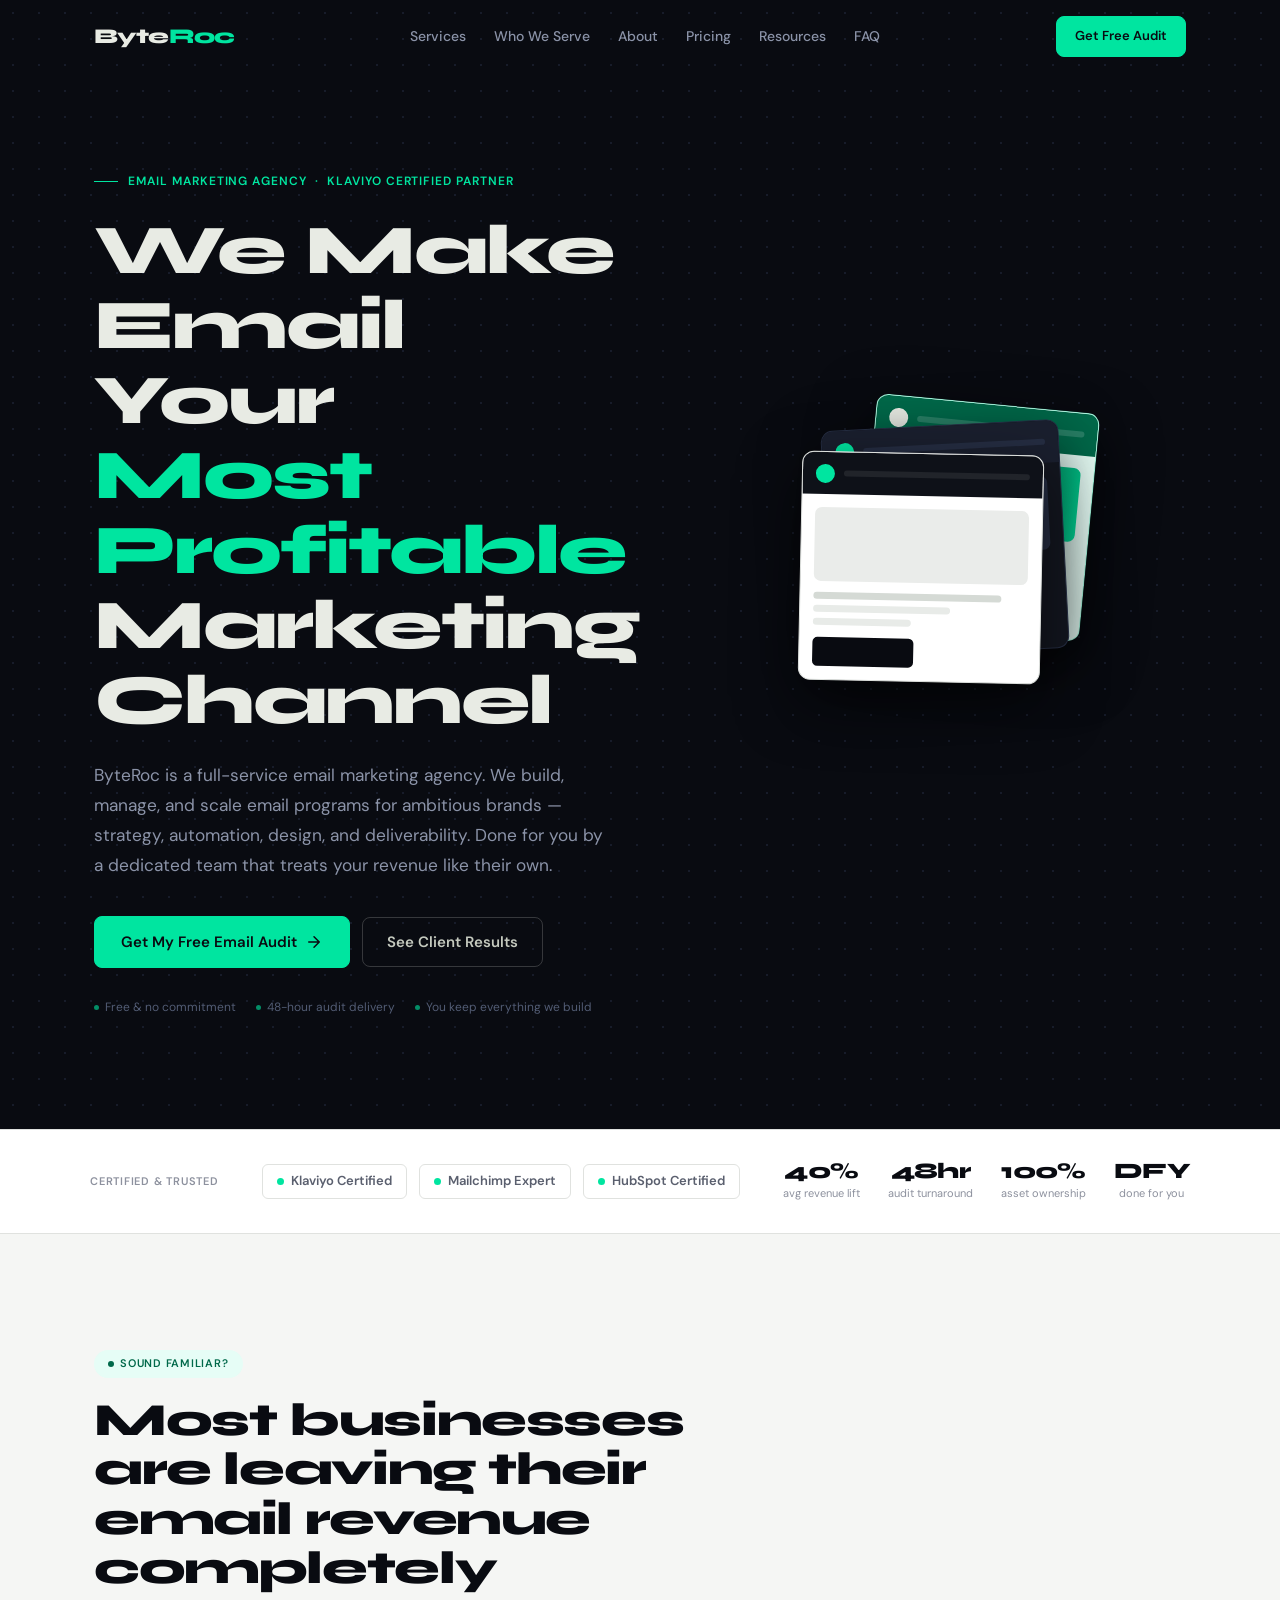
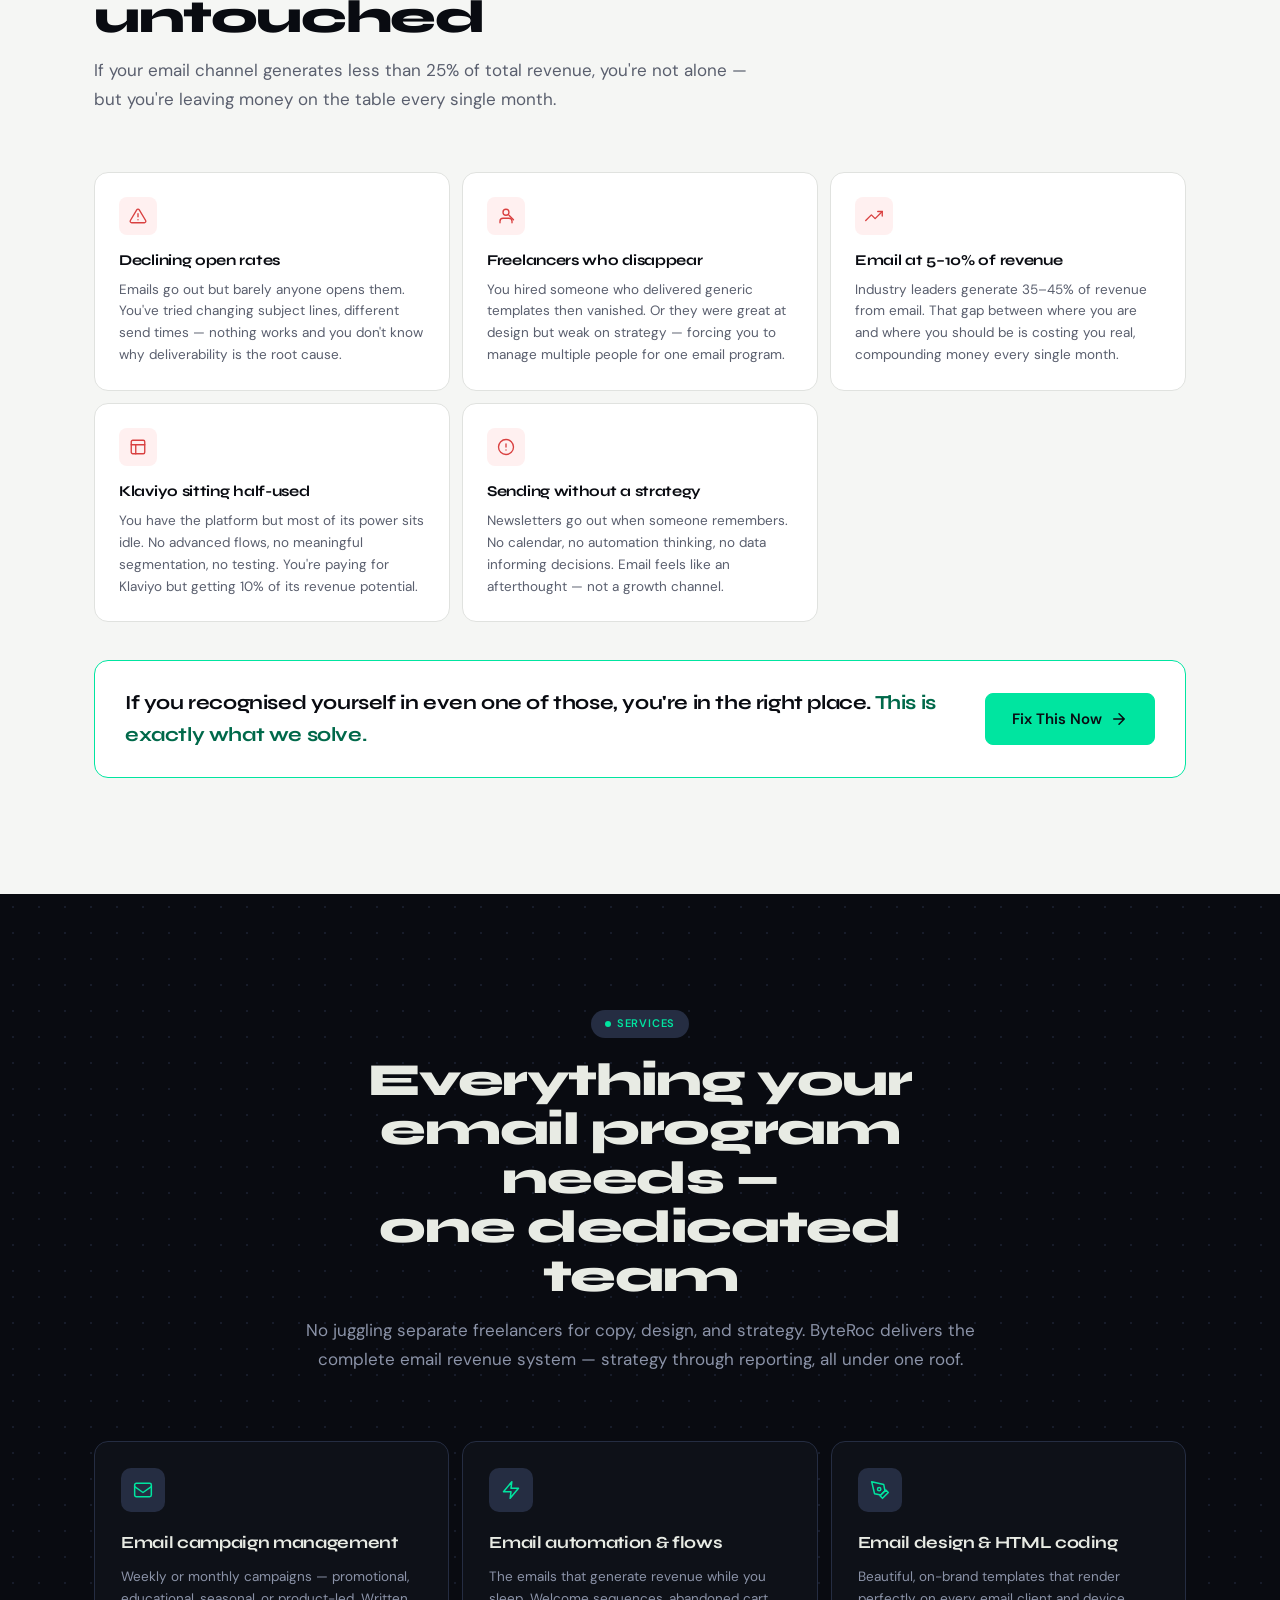
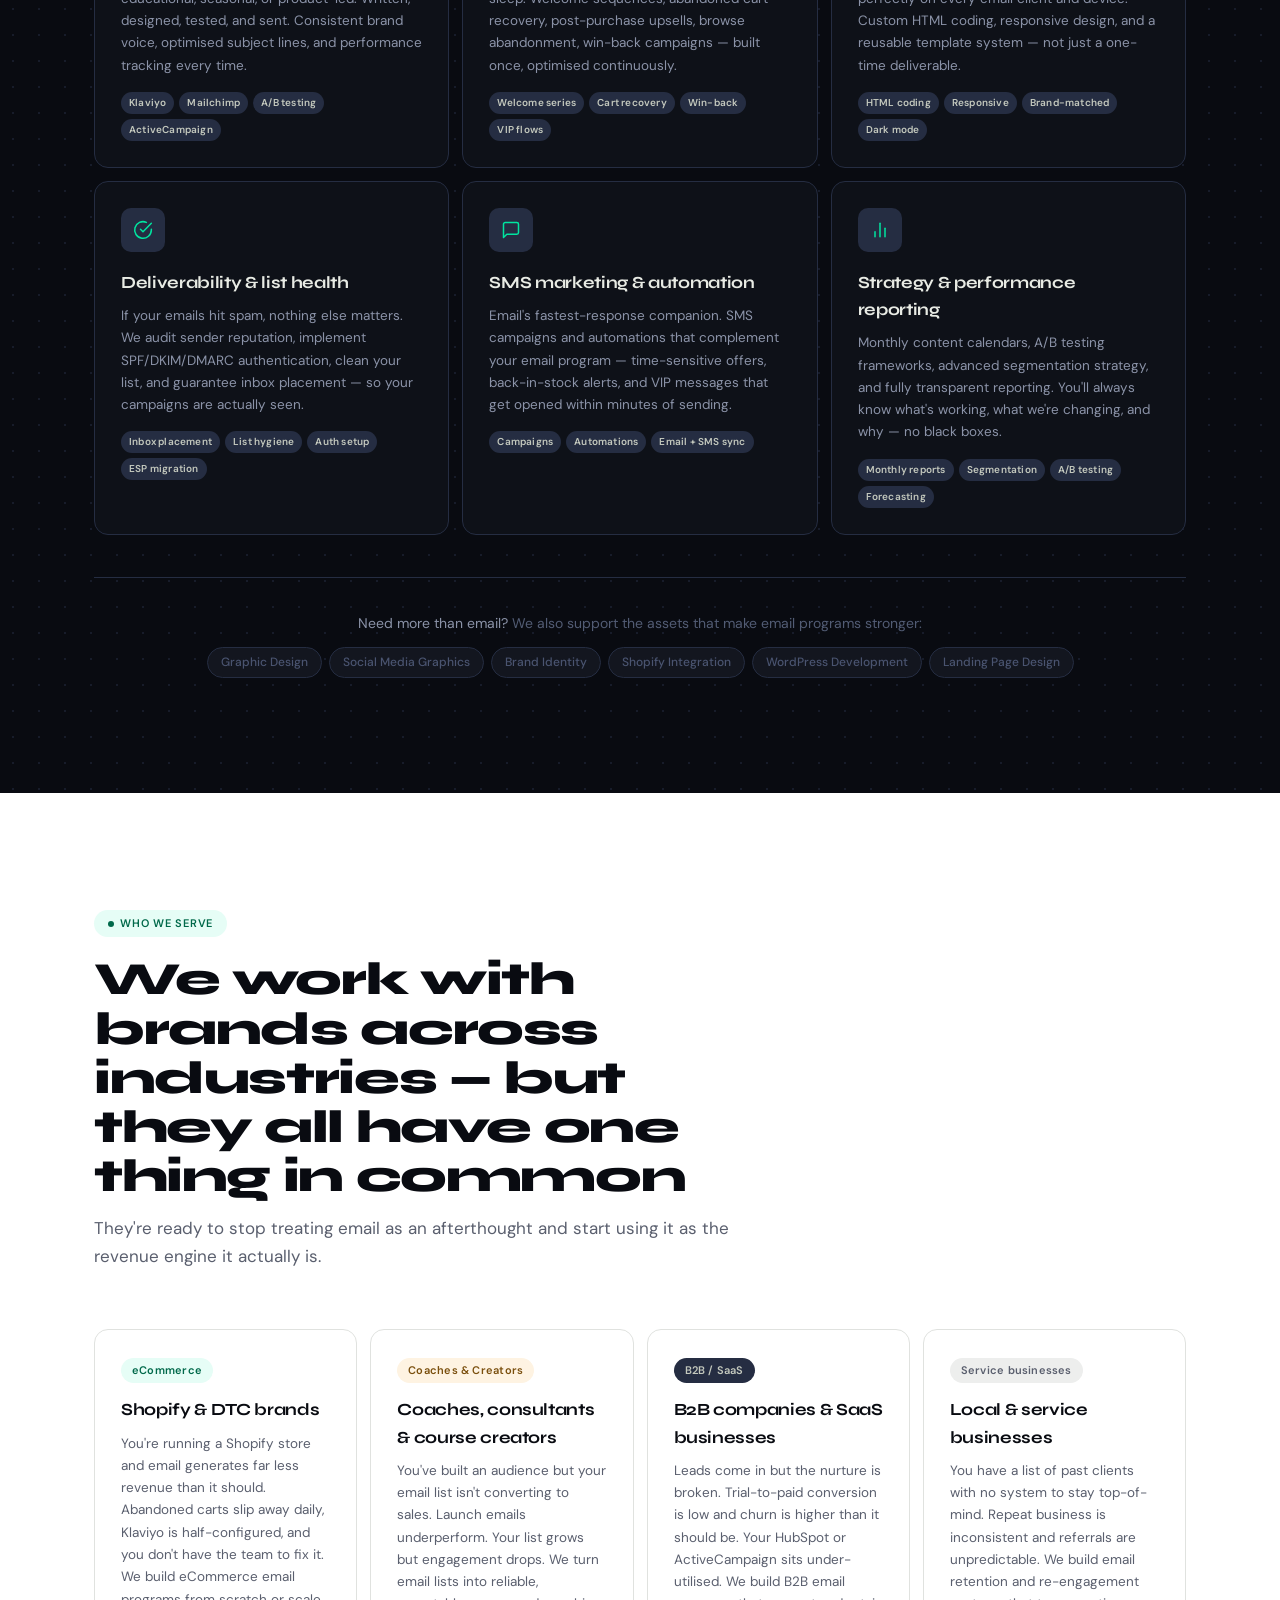
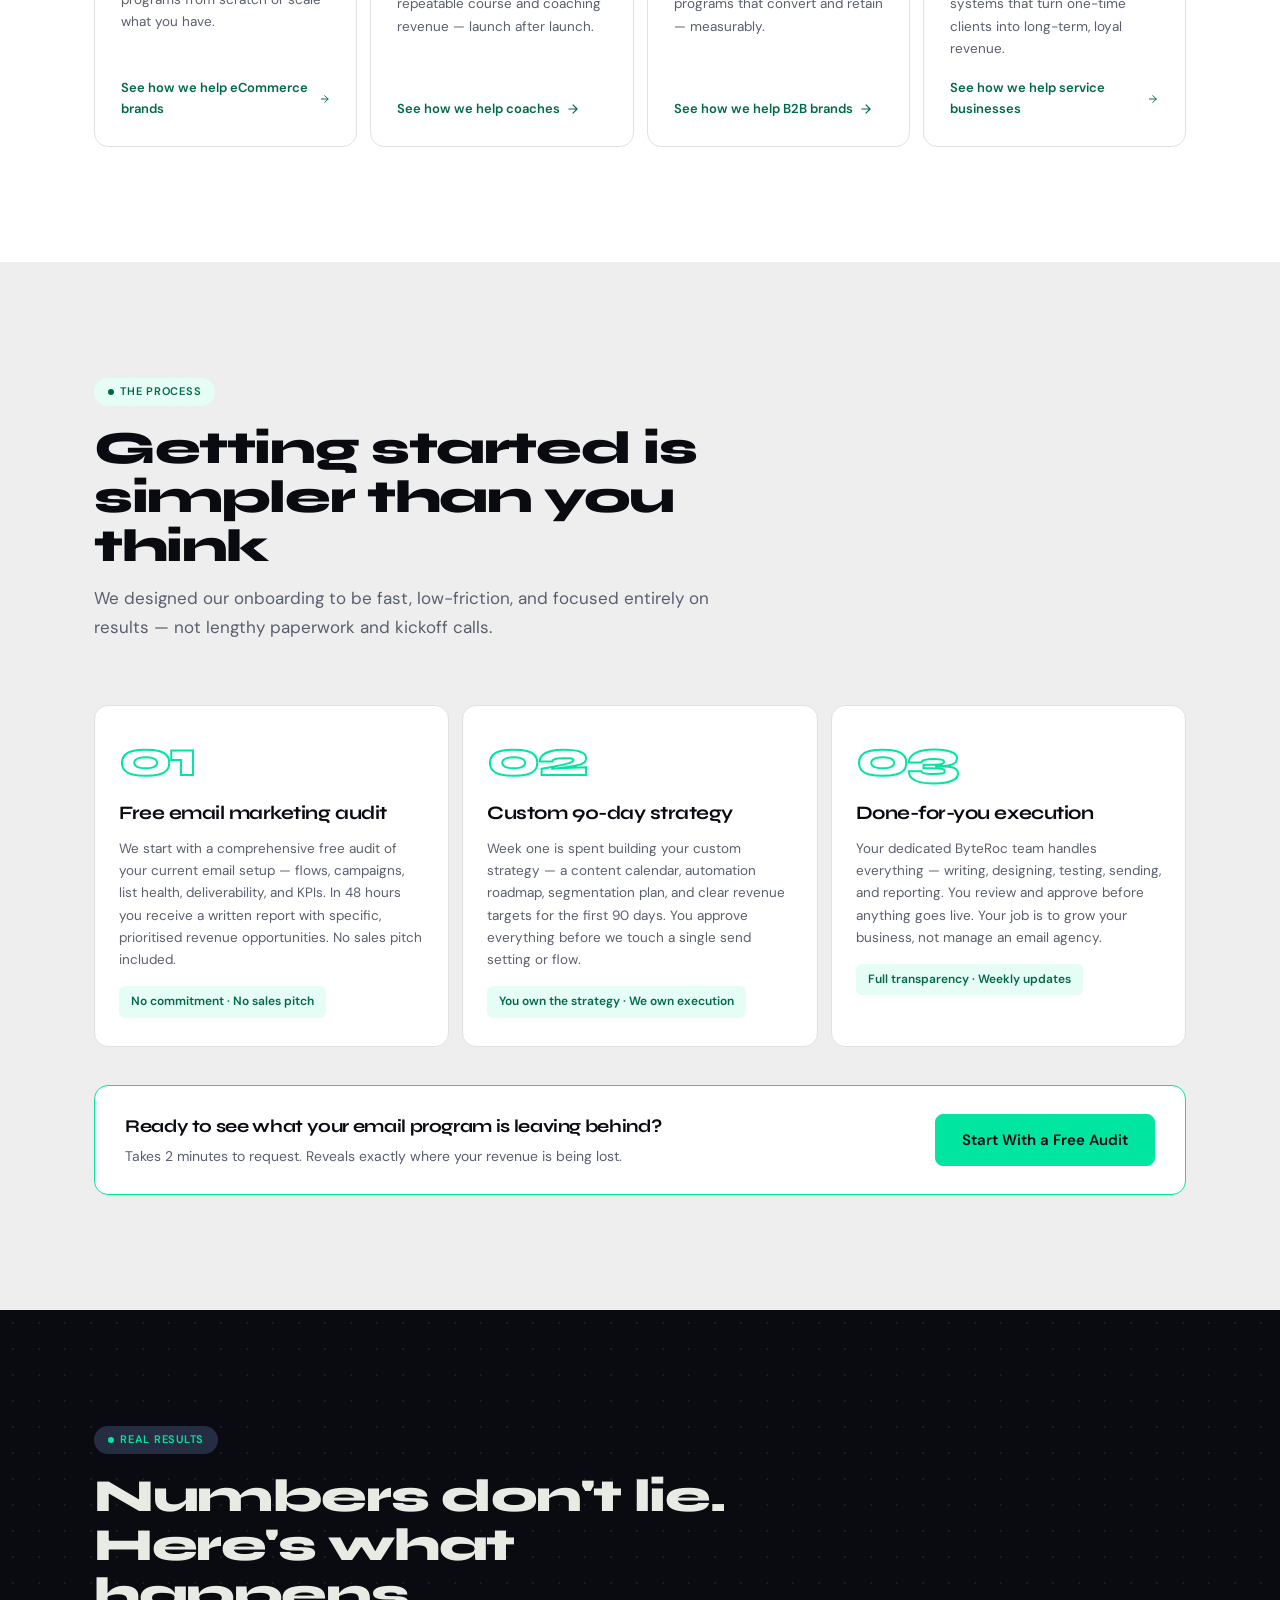
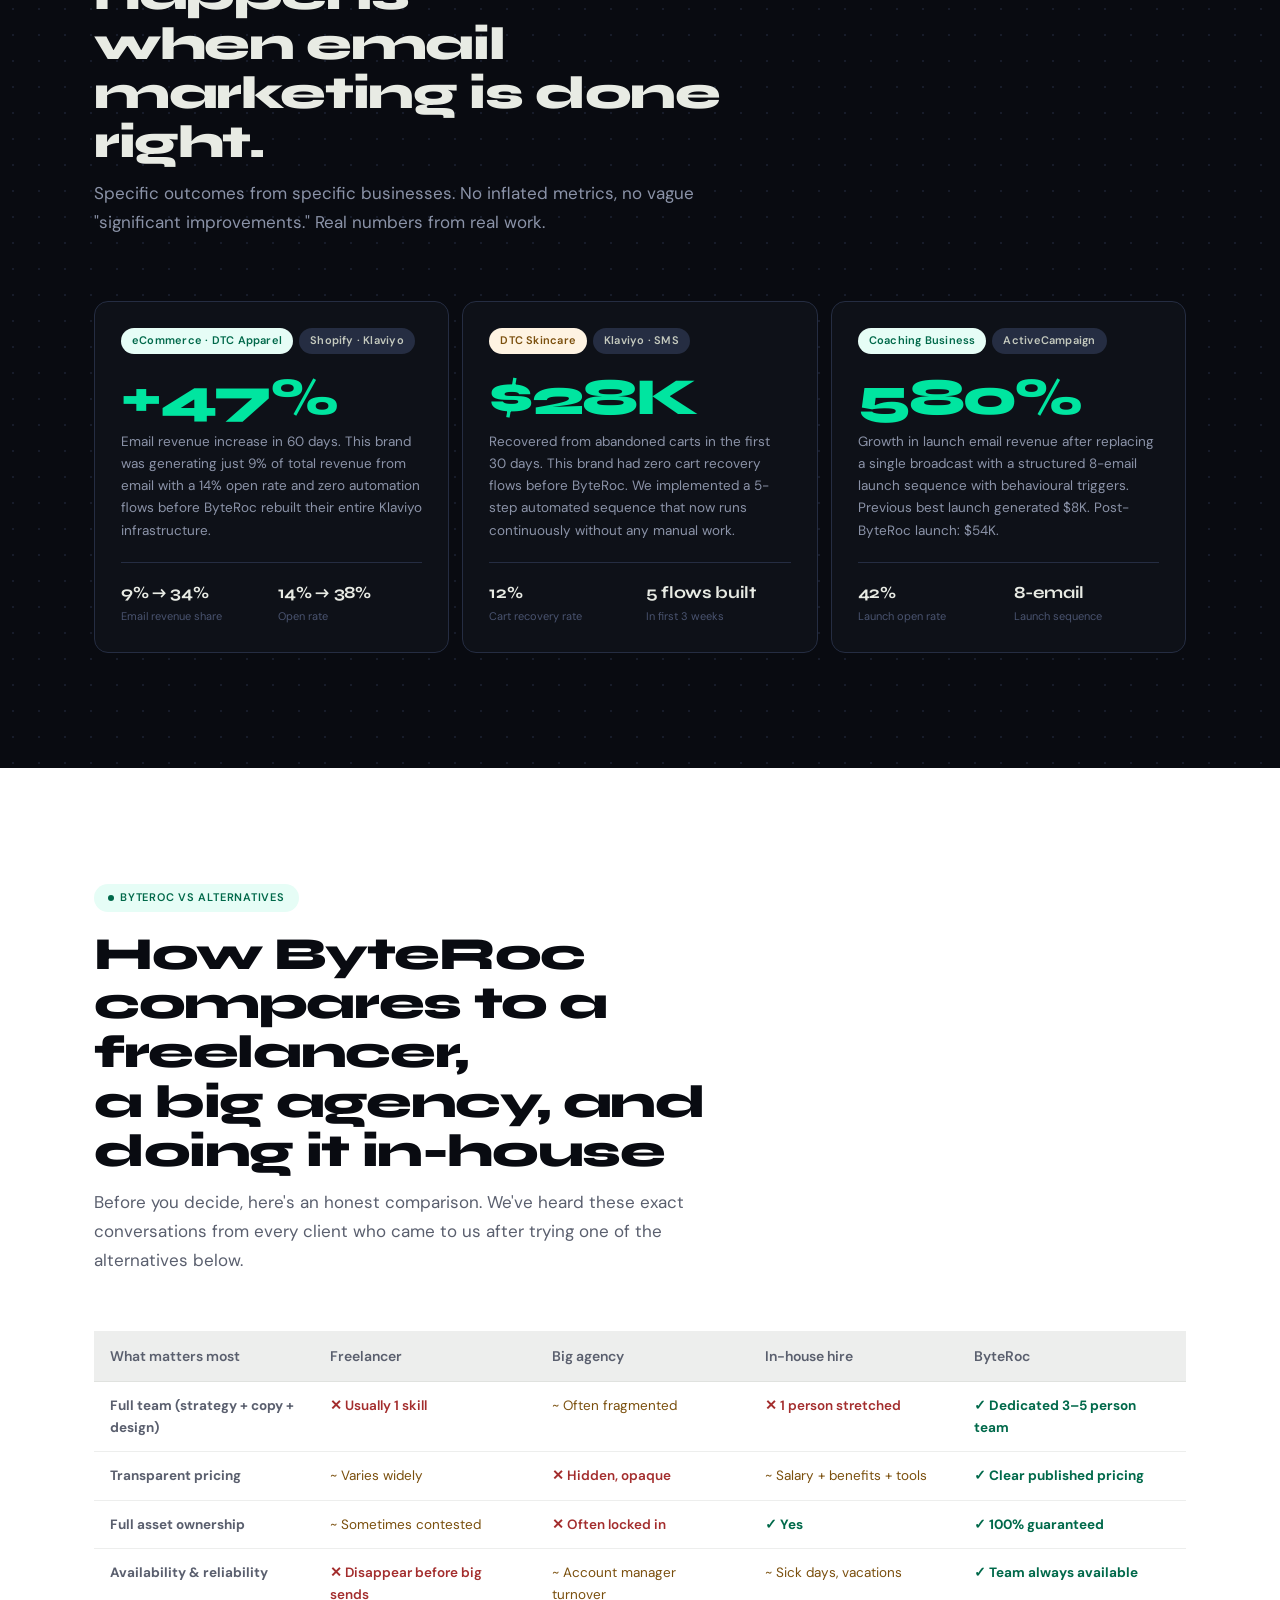
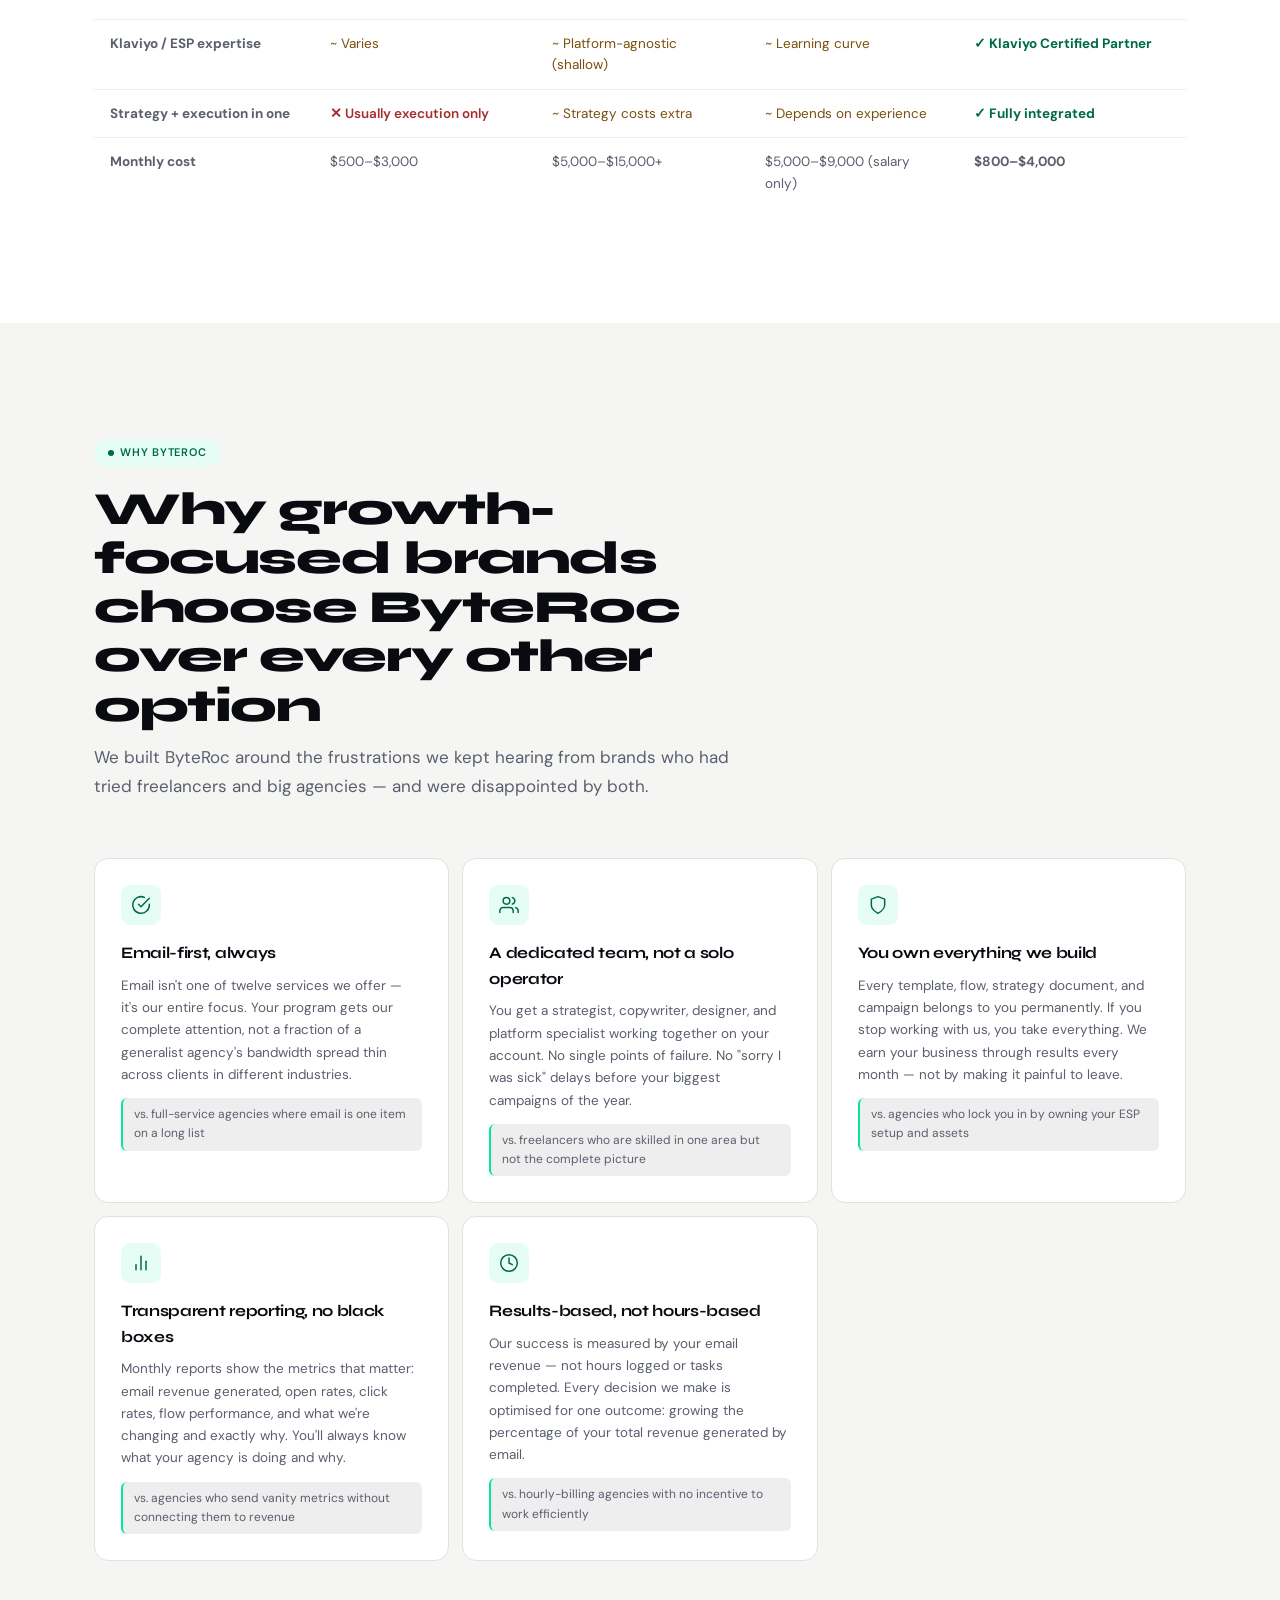
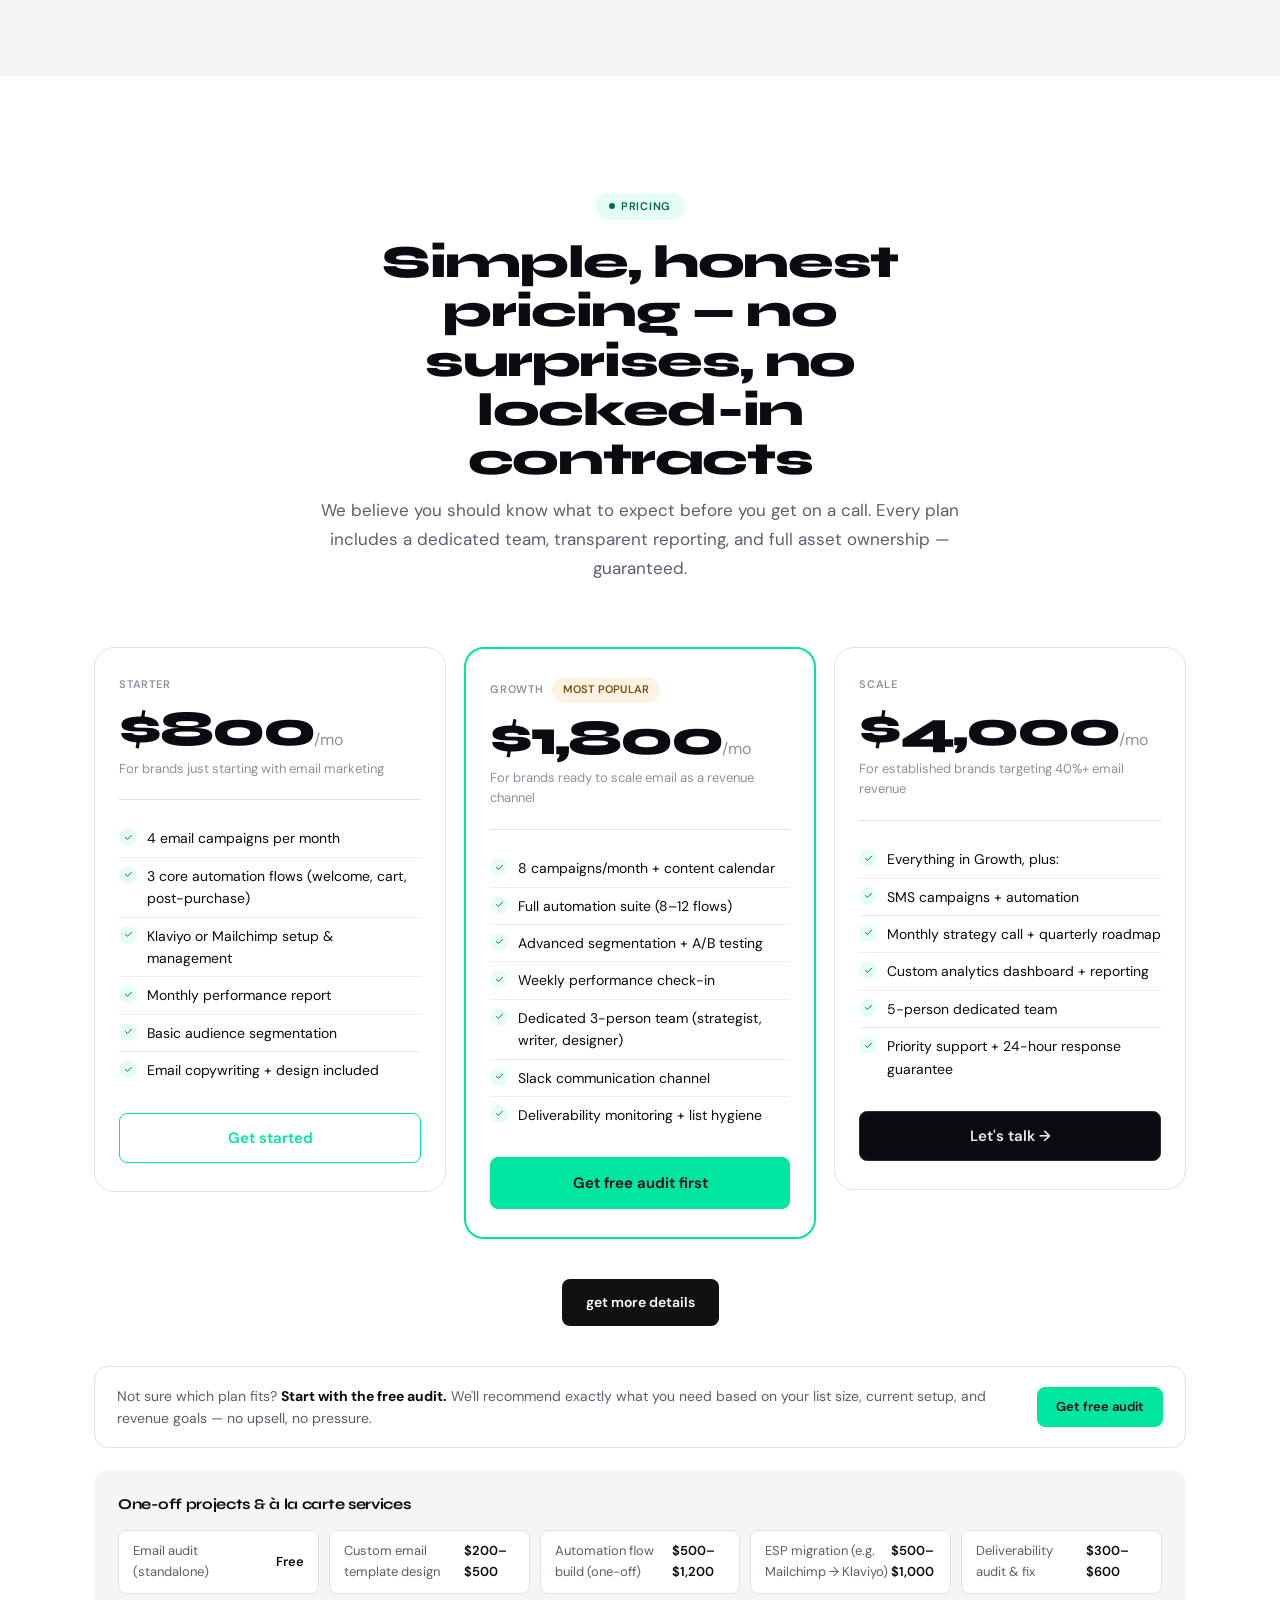
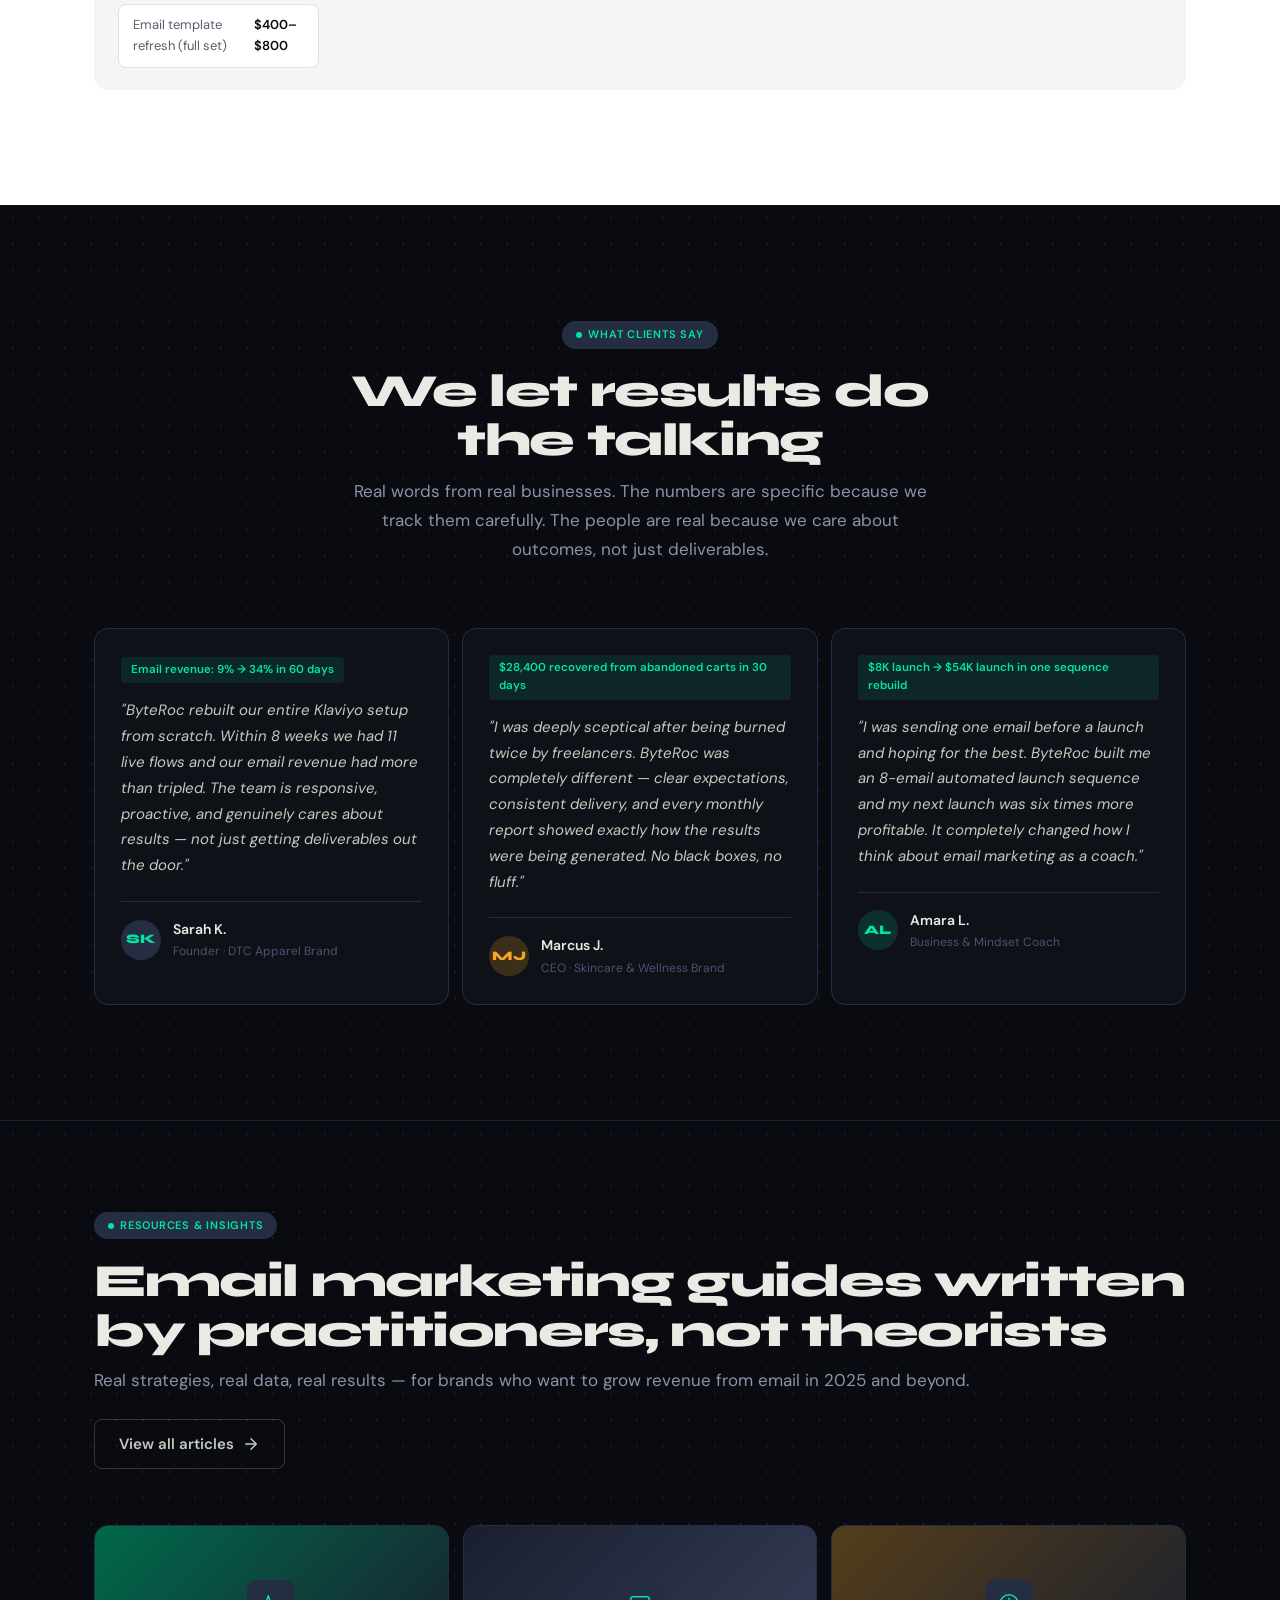
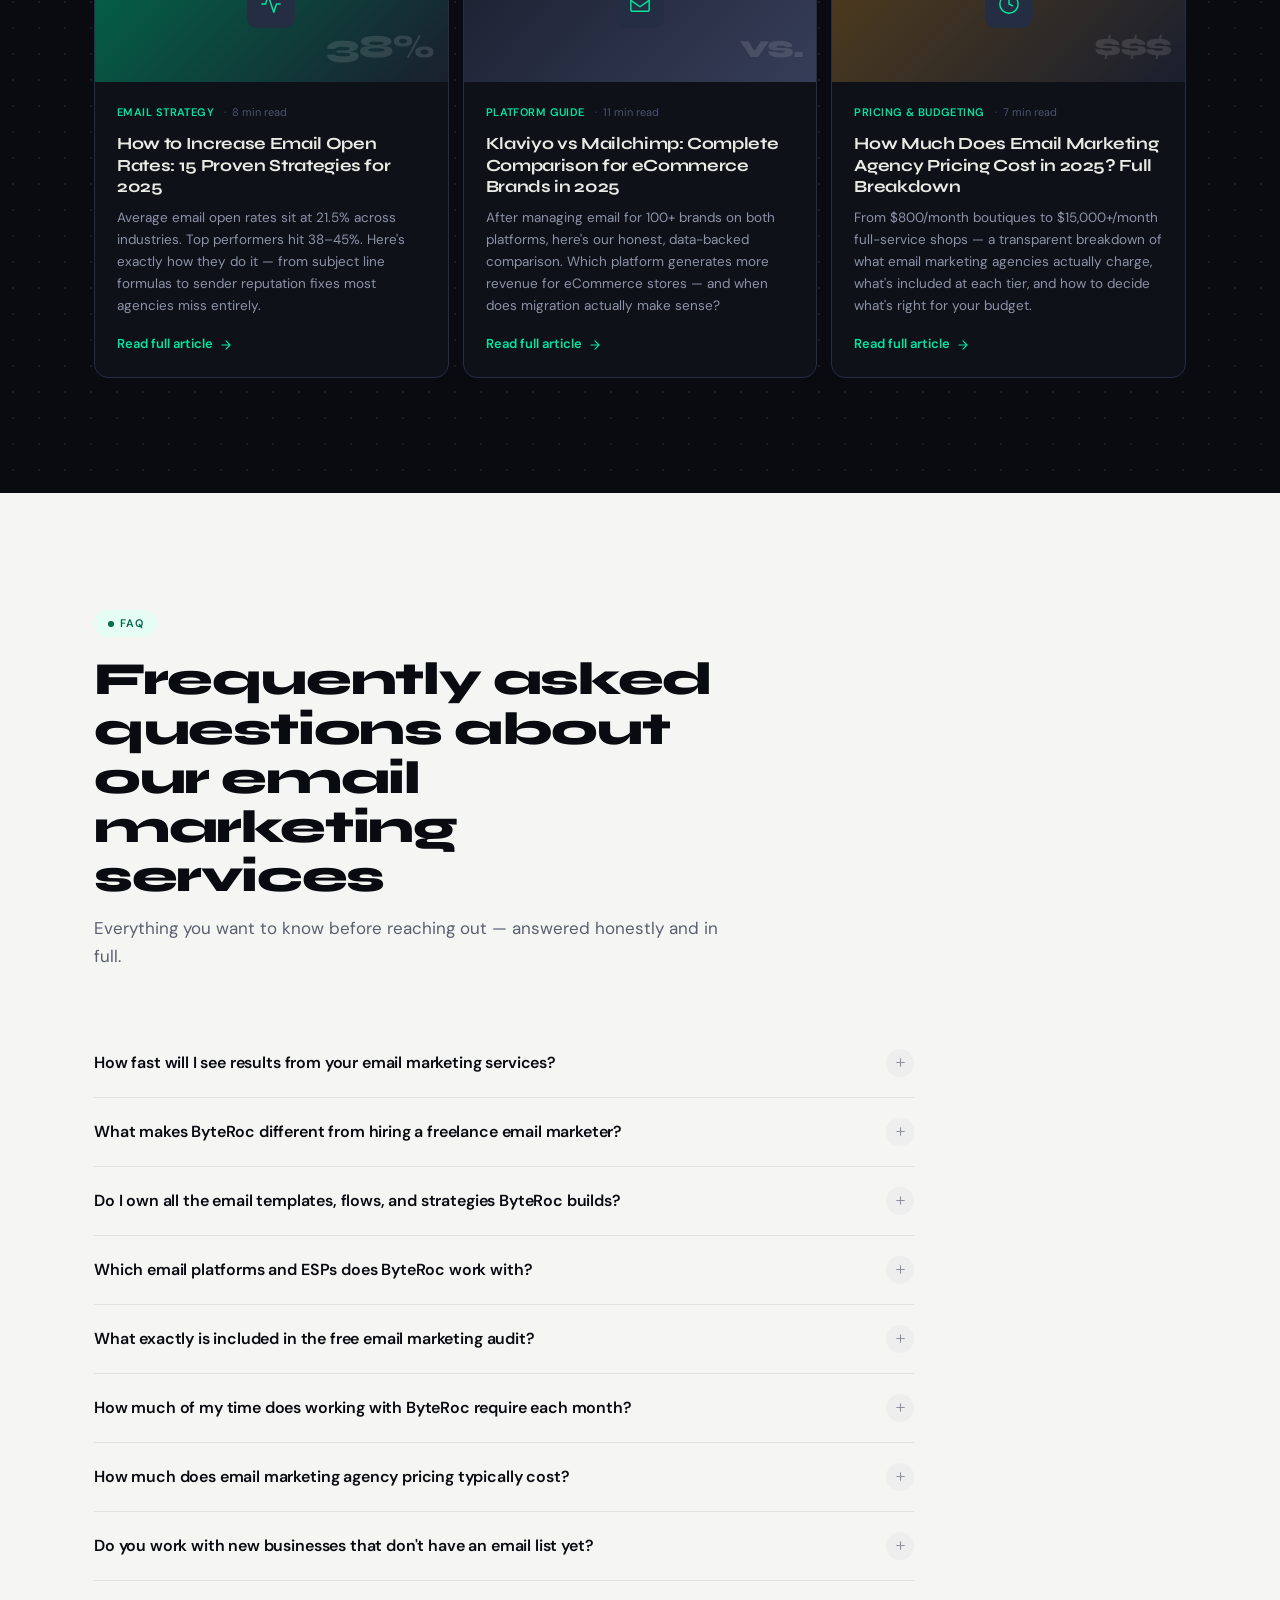
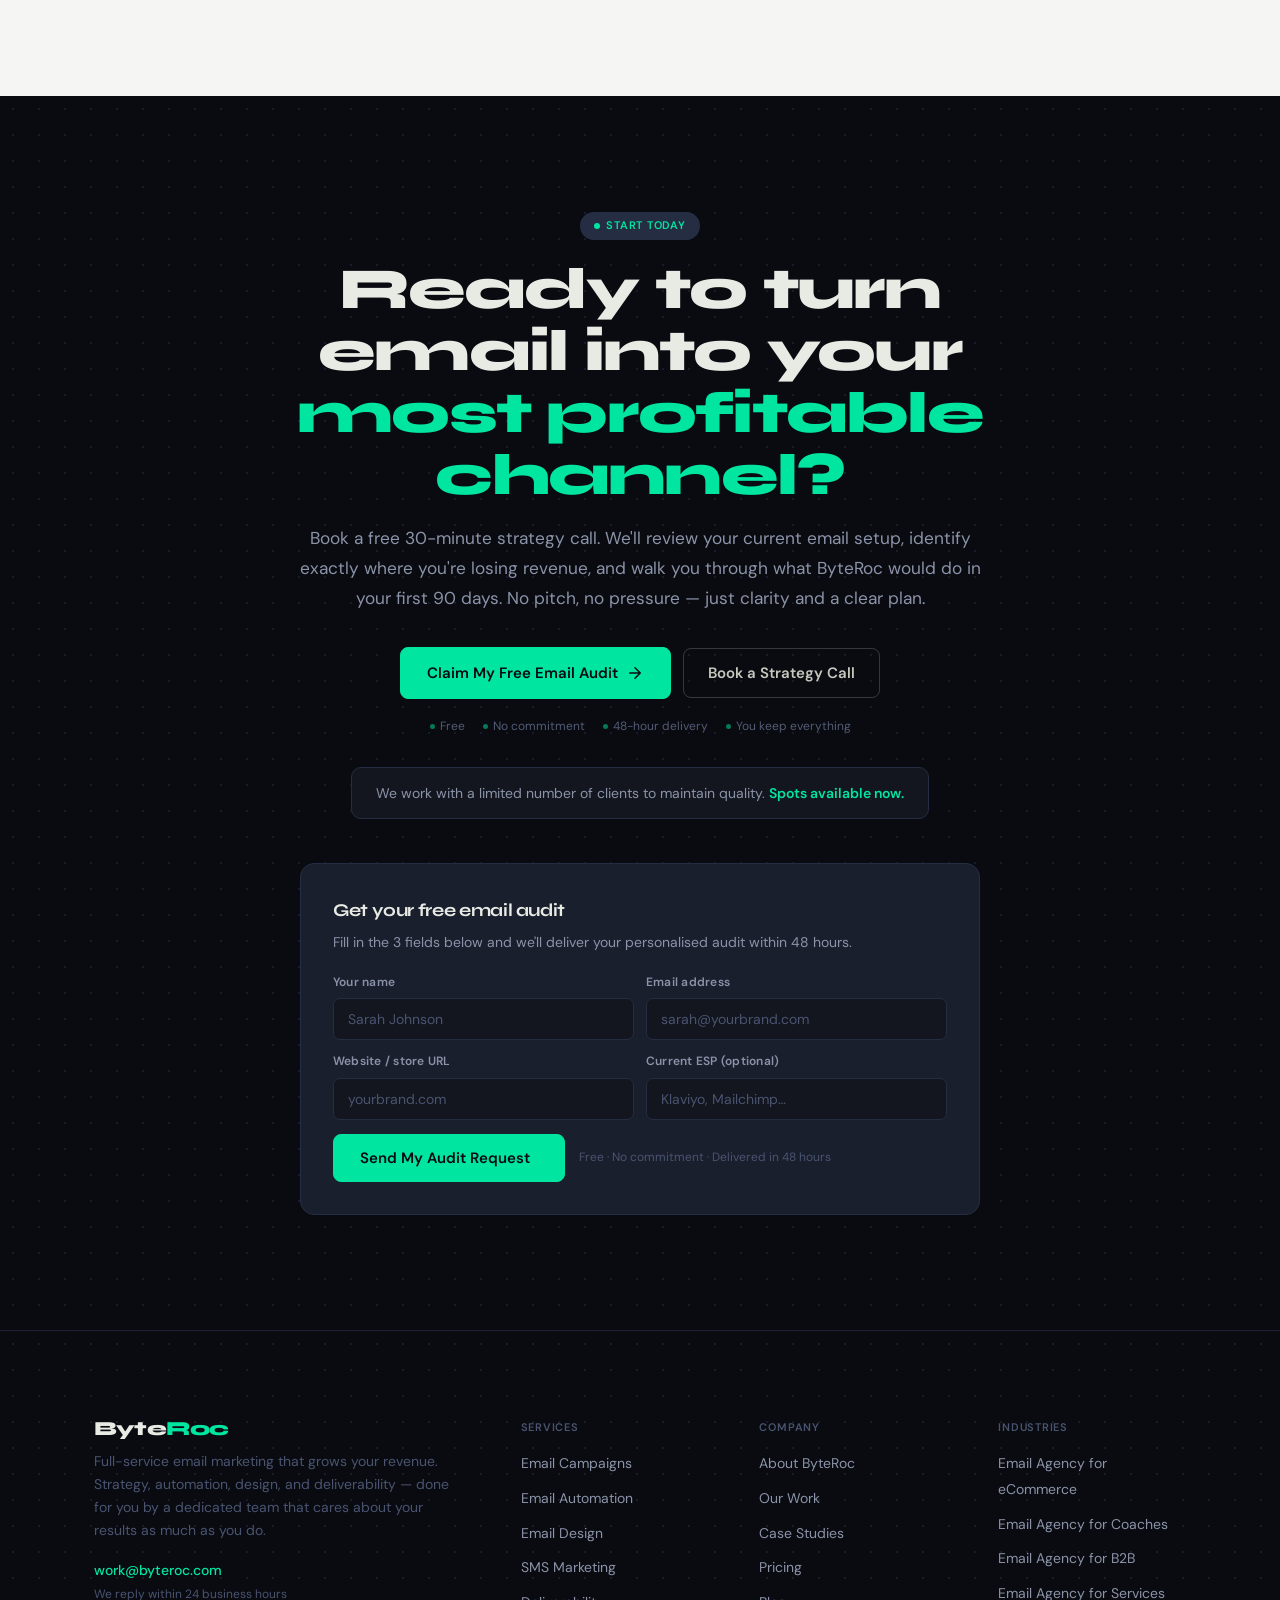
==== commit 0b4c0d5f: "configured form email" ====
--- a/index.html
+++ b/index.html
@@ -1,421 +1,2442 @@
 <!DOCTYPE html>
 <html lang="en">
+
 <head>
-<meta charset="UTF-8">
-<meta name="viewport" content="width=device-width, initial-scale=1.0">
-<title>ByteRoc — Email Marketing Agency</title>
-<meta name="description" content="ByteRoc is a full-service email marketing agency. Strategy, automation, design and deliverability — done for you.">
-<link rel="preconnect" href="https://fonts.googleapis.com">
-<link rel="preconnect" href="https://fonts.gstatic.com" crossorigin>
+  <!-- ==========================================
+     SEO META INFRASTRUCTURE
+     ========================================== -->
+  <meta charset="UTF-8">
+  <meta name="viewport" content="width=device-width, initial-scale=1.0">
+  <meta http-equiv="X-UA-Compatible" content="IE=edge">
+
+  <!-- Primary SEO -->
+  <title>ByteRoc — Email Marketing Agency | Klaviyo Experts | Done-For-You Email &amp; SMS</title>
+  <meta name="description"
+    content="ByteRoc is a full-service email marketing agency specialising in Klaviyo automation, email campaigns, and SMS marketing. We help eCommerce brands, coaches, and B2B companies generate 30–45% of revenue from email. Free audit in 48 hours.">
+  <meta name="keywords"
+    content="email marketing agency, klaviyo email marketing agency, email automation services, ecommerce email marketing, email marketing services, email campaign management, shopify email marketing, SMS marketing agency, email list management, email deliverability">
+  <meta name="robots" content="index, follow">
+  <meta name="author" content="ByteRoc">
+  <link rel="canonical" href="https://byteroc.com/">
+
+  <!-- Open Graph -->
+  <meta property="og:type" content="website">
+  <meta property="og:url" content="https://byteroc.com/">
+  <meta property="og:title" content="ByteRoc — Email Marketing Agency | Klaviyo Experts">
+  <meta property="og:description"
+    content="Full-service email marketing for growing brands. Strategy, automation, design and deliverability — done for you. Free email audit in 48 hours.">
+  <meta property="og:image" content="https://byteroc.com/og-image.jpg">
+  <meta property="og:site_name" content="ByteRoc">
+  <meta property="og:locale" content="en_US">
+
+  <!-- Twitter Card -->
+  <meta name="twitter:card" content="summary_large_image">
+  <meta name="twitter:site" content="@byteroc">
+  <meta name="twitter:title" content="ByteRoc — Email Marketing Agency">
+  <meta name="twitter:description"
+    content="Full-service email marketing for growing brands. Free email audit in 48 hours.">
+  <meta name="twitter:image" content="https://byteroc.com/og-image.jpg">
+
+
+
     <link rel="icon" type="image/x-icon" sizes="32x32" href="./assets/main.svg"/>
-<link href="https://fonts.googleapis.com/css2?family=Syne:wght@700;800&family=DM+Sans:opsz,wght@9..40,400;9..40,500;9..40,600&display=swap" rel="stylesheet">
-<style>
-/* ===================================================
-   DESIGN TOKENS — INK & SIGNAL SYSTEM
-   =================================================== */
-:root {
-  /* Dark palette */
-  --ink:        #090B11;
-  --ink-1:      #0E1118;
-  --ink-2:      #13161F;
-  --ink-3:      #1A1F2E;
-  --ink-4:      #222840;
-  --bd:         #252D42;
-  --bd-2:       #1C2235;
-  --muted:      #4A5470;
-  --muted-2:    #38405C;
-  /* Text on dark */
-  --cream:      #E8EBE4;
-  --cream-2:    #C4C9BE;
-  --cream-sub:  #8B93A8;
-  --cream-dim:  #555D72;
-  /* Light palette */
-  --white:      #FFFFFF;
-  --off-white:  #F5F6F4;
-  --off-white2: #EDEEED;
-  --border-lt:  #E0E2DF;
-  --text-ink:   #090B11;
-  --text-body:  #5A5F6E;
-  --text-light: #8D919E;
-  /* Signal / brand */
-  --em:         #00E5A0;
-  --em-hover:   #00CC8E;
-  --em-dim:     rgba(0,229,160,0.12);
-  --em-soft:    #E6FDF6;
-  --em-dark:    #00694A;
-  --em-mid:     #00A872;
-  /* Amber */
-  --ab:         #F5A623;
-  --ab-soft:    #FEF3E2;
-  --ab-dark:    #7A4F0D;
-  /* Font stacks */
-  --f-d:        'Syne', sans-serif;
-  --f-b:        'DM Sans', sans-serif;
-  /* Spacing */
-  --section:    clamp(72px, 9vw, 120px);
-  --max:        1180px;
-  --rad:        14px;
-  --rad-sm:     8px;
-  --rad-lg:     20px;
+  
+  
+  
+  <!-- JSON-LD Structured Data -->
+  <script type="application/ld+json">
+{
+  "@context": "https://schema.org",
+  "@graph": [
+    {
+      "@type": "Organization",
+      "@id": "https://byteroc.com/#organization",
+      "name": "ByteRoc",
+      "url": "https://byteroc.com",
+      "logo": "https://byteroc.com/logo.png",
+      "description": "ByteRoc is a full-service email marketing agency helping eCommerce brands, coaches, and B2B companies grow revenue through email automation, campaigns, and SMS marketing.",
+      "email": "work@byteroc.com",
+      "foundingDate": "2024",
+      "sameAs": [
+        "https://linkedin.com/company/byteroc",
+        "https://instagram.com/byteroc",
+        "https://twitter.com/byteroc"
+      ],
+      "serviceArea": { "@type": "Place", "name": "Worldwide" },
+      "knowsAbout": ["Email Marketing","Klaviyo","Email Automation","SMS Marketing","eCommerce Email Marketing","Email Deliverability","Mailchimp","HubSpot"],
+      "hasOfferCatalog": {
+        "@type": "OfferCatalog",
+        "name": "Email Marketing Services",
+        "itemListElement": [
+          { "@type": "Offer", "itemOffered": { "@type": "Service", "name": "Email Campaign Management", "description": "Full-service email campaign writing, design, and execution" } },
+          { "@type": "Offer", "itemOffered": { "@type": "Service", "name": "Email Automation & Flows", "description": "Klaviyo lifecycle automation including welcome series, cart recovery, and win-back flows" } },
+          { "@type": "Offer", "itemOffered": { "@type": "Service", "name": "Email Design & Coding", "description": "Custom HTML email template design and coding" } },
+          { "@type": "Offer", "itemOffered": { "@type": "Service", "name": "SMS Marketing", "description": "SMS campaign management and automation" } },
+          { "@type": "Offer", "itemOffered": { "@type": "Service", "name": "Email Deliverability", "description": "Inbox placement optimisation and sender reputation management" } }
+        ]
+      }
+    },
+    {
+      "@type": "WebSite",
+      "@id": "https://byteroc.com/#website",
+      "url": "https://byteroc.com",
+      "name": "ByteRoc Email Marketing Agency",
+      "description": "Full-service email marketing agency — strategy, automation, design, deliverability.",
+      "publisher": { "@id": "https://byteroc.com/#organization" }
+    },
+    {
+      "@type": "FAQPage",
+      "@id": "https://byteroc.com/#faq",
+      "mainEntity": [
+        { "@type": "Question", "name": "How fast will I see results from email marketing?", "acceptedAnswer": { "@type": "Answer", "text": "Most clients see measurable improvements within 30–45 days. Open rates improve first as we optimise subject lines and sender reputation. Automation revenue (cart recovery, welcome flows) typically activates within 30–60 days. Full strategic impact from segmentation and A/B testing usually shows clearly in month 3." } },
+        { "@type": "Question", "name": "What email platforms does ByteRoc work with?", "acceptedAnswer": { "@type": "Answer", "text": "We specialise in Klaviyo and work with Mailchimp, HubSpot, ActiveCampaign, Omnisend, and others. If your current platform is limiting growth, we can migrate you to Klaviyo with zero data loss as part of onboarding." } },
+        { "@type": "Question", "name": "Do I own the email templates and flows ByteRoc builds?", "acceptedAnswer": { "@type": "Answer", "text": "Yes — 100%. Every template, flow, strategy document, and campaign we build belongs to you permanently. If you stop working with us, you take everything with you. We never lock clients in." } },
+        { "@type": "Question", "name": "What does the free email audit include?", "acceptedAnswer": { "@type": "Answer", "text": "A full review of your automation flows, recent campaign performance vs. benchmarks, list health and deliverability score, opt-in strategy, and template design quality. You receive a written report within 48 hours with specific revenue opportunities. No sales pitch included." } },
+        { "@type": "Question", "name": "How much does email marketing agency services cost?", "acceptedAnswer": { "@type": "Answer", "text": "ByteRoc offers three pricing tiers: Starter at $800/month (4 campaigns + 3 flows), Growth at $1,800/month (8 campaigns + full lifecycle automation), and Scale at $4,000/month (email + SMS + dedicated 5-person team). Start with a free audit to find the right fit." } }
+      ]
+    }
+  ]
 }
-
-/* ===================================================
-   RESET & BASE
-   =================================================== */
-*,*::before,*::after{box-sizing:border-box;margin:0;padding:0}
-html{scroll-behavior:smooth;-webkit-font-smoothing:antialiased;-moz-osx-font-smoothing:grayscale;font-size:16px}
-body{font-family:var(--f-b);background:var(--white);color:var(--text-ink);overflow-x:hidden;line-height:1.6}
-img{max-width:100%;display:block}
-a{text-decoration:none;color:inherit}
-button{border:none;cursor:pointer;font-family:var(--f-b);background:none}
-ul{list-style:none}
-svg{display:block}
-
-/* ===================================================
-   UTILITY
-   =================================================== */
-.container{max-width:var(--max);margin:0 auto;padding:0 clamp(18px,4vw,40px)}
-.section-pad{padding:var(--section) 0}
-.dark-bg{background:var(--ink);position:relative;overflow:hidden}
-.dark-bg::before{content:'';position:absolute;inset:0;background-image:radial-gradient(var(--bd) 1px,transparent 1px);background-size:26px 26px;opacity:.5;pointer-events:none;z-index:0}
-.dark-bg>.container,.dark-bg>.section-inner{position:relative;z-index:1}
-.off-bg{background:var(--off-white)}
-.off2-bg{background:var(--off-white2)}
-.white-bg{background:var(--white)}
-
-/* Section label pill */
-.pill{display:inline-flex;align-items:center;gap:6px;padding:5px 14px;border-radius:100px;font-family:var(--f-b);font-weight:600;font-size:11px;letter-spacing:.07em;text-transform:uppercase;margin-bottom:18px}
-.pill--em{background:var(--em-soft);color:var(--em-dark)}
-.pill--dk{background:var(--bd);color:var(--em)}
-.pill--dot::before{content:'';width:6px;height:6px;border-radius:50%;background:var(--em);flex-shrink:0}
-
-/* Accent rule below pill */
-.pill-rule{width:36px;height:1.5px;background:var(--em);margin:10px 0 22px;opacity:.7}
-
-/* ===================================================
+</script>
+
+  <!-- Fonts -->
+  <link rel="preconnect" href="https://fonts.googleapis.com">
+  <link rel="preconnect" href="https://fonts.gstatic.com" crossorigin>
+  <link
+    href="https://fonts.googleapis.com/css2?family=Syne:wght@700;800&family=DM+Sans:opsz,wght@9..40,400;9..40,500;9..40,600&display=swap"
+    rel="stylesheet">
+
+  <style>
+    /* =====================================================
+   DESIGN TOKENS — INK & SIGNAL
+   ===================================================== */
+    :root {
+      --ink: #090B11;
+      --s1: #0E1118;
+      --s2: #13161F;
+      --s3: #1A1F2E;
+      --bd: #222840;
+      --bd2: #1C2235;
+      --mud: #4A5470;
+      --mud2: #363D58;
+      --cream: #E8EBE4;
+      --cream2: #C4C9BE;
+      --csub: #8B93A8;
+      --cdim: #525C74;
+      --white: #FFFFFF;
+      --ow: #F5F6F4;
+      --ow2: #EDEEED;
+      --blt: #E0E2DF;
+      --tink: #090B11;
+      --tbody: #5A5F6E;
+      --tlt: #8D919E;
+      --em: #00E5A0;
+      --emh: #00CC8E;
+      --emd: rgba(0, 229, 160, 0.12);
+      --ems: #E6FDF6;
+      --emdk: #00694A;
+      --emm: #009E62;
+      --ab: #F5A623;
+      --abs: #FEF3E2;
+      --abdk: #7A4F0D;
+      --fd: 'Syne', sans-serif;
+      --fb: 'DM Sans', sans-serif;
+      --sp: clamp(72px, 9vw, 118px);
+      --mw: 1180px;
+      --r: 14px;
+      --rsm: 8px;
+      --rlg: 20px;
+
+      /* Dark palette */
+      --ink: #090B11;
+      --ink-1: #0E1118;
+      --ink-2: #13161F;
+      --ink-3: #1A1F2E;
+      --ink-4: #222840;
+      --bd: #252D42;
+      --bd-2: #1C2235;
+      --muted: #4A5470;
+      --muted-2: #38405C;
+      /* Text on dark */
+      --cream: #E8EBE4;
+      --cream-2: #C4C9BE;
+      --cream-sub: #8B93A8;
+      --cream-dim: #555D72;
+      /* Light palette */
+      --white: #FFFFFF;
+      --off-white: #F5F6F4;
+      --off-white2: #EDEEED;
+      --border-lt: #E0E2DF;
+      --text-ink: #090B11;
+      --text-body: #5A5F6E;
+      --text-light: #8D919E;
+      /* Signal / brand */
+      --em: #00E5A0;
+      --em-hover: #00CC8E;
+      --em-dim: rgba(0, 229, 160, 0.12);
+      --em-soft: #E6FDF6;
+      --em-dark: #00694A;
+      --em-mid: #00A872;
+      /* Amber */
+      --ab: #F5A623;
+      --ab-soft: #FEF3E2;
+      --ab-dark: #7A4F0D;
+      /* Font stacks */
+      --f-d: 'Syne', sans-serif;
+      --f-b: 'DM Sans', sans-serif;
+      /* Spacing */
+      --section: clamp(72px, 9vw, 120px);
+      --max: 1180px;
+      --rad: 14px;
+      --rad-sm: 8px;
+      --rad-lg: 20px;
+    }
+
+    /* =====================================================
+   RESET
+   ===================================================== */
+    *,
+    *::before,
+    *::after {
+      box-sizing: border-box;
+      margin: 0;
+      padding: 0
+    }
+
+    html {
+      scroll-behavior: smooth;
+      -webkit-font-smoothing: antialiased;
+      -moz-osx-font-smoothing: grayscale;
+      font-size: 16px
+    }
+
+    body {
+      font-family: var(--f-b);
+      background: var(--white);
+      color: var(--text-ink);
+      overflow-x: hidden;
+      line-height: 1.6
+    }
+
+    img {
+      max-width: 100%;
+      display: block
+    }
+
+    a {
+      text-decoration: none;
+      color: inherit
+    }
+
+    button {
+      border: none;
+      cursor: pointer;
+      font-family: var(--f-b);
+      background: none
+    }
+
+    ul {
+      list-style: none
+    }
+
+    svg {
+      display: block
+    }
+
+    /* =====================================================
+   LAYOUT
+   ===================================================== */
+    .wrap {
+      max-width: var(--mw);
+      margin: 0 auto;
+      padding: 0 clamp(18px, 4vw, 44px)
+    }
+
+    .section {
+      padding: var(--sp) 0
+    }
+
+    .dark {
+      background: var(--ink);
+      position: relative;
+      overflow: hidden
+    }
+
+    .dark::before {
+      content: '';
+      position: absolute;
+      inset: 0;
+      background-image: radial-gradient(var(--bd) 1px, transparent 1px);
+      background-size: 26px 26px;
+      opacity: .5;
+      pointer-events: none;
+      z-index: 0
+    }
+
+    .dark>.wrap {
+      position: relative;
+      z-index: 1
+    }
+
+    .ow-bg {
+      background: var(--ow)
+    }
+
+    .ow2-bg {
+      background: var(--ow2)
+    }
+
+    /* =====================================================
    TYPOGRAPHY
-   =================================================== */
-.t-display{font-family:var(--f-d);font-weight:800;line-height:1.06;letter-spacing:-.035em}
-.t-h2{font-family:var(--f-d);font-weight:800;line-height:1.08;letter-spacing:-.03em}
-.t-h3{font-family:var(--f-d);font-weight:700;line-height:1.15;letter-spacing:-.025em}
-.t-h4{font-family:var(--f-d);font-weight:700;line-height:1.2;letter-spacing:-.02em}
-.sz-display{font-size:clamp(38px,5.8vw,72px)}
-.sz-h2{font-size:clamp(28px,3.8vw,48px)}
-.sz-h3{font-size:clamp(18px,2vw,24px)}
-.sz-h4{font-size:17px}
-.em-word{color:var(--em)}
-.cream-word{color:var(--cream)}
-
-/* Body text helpers */
-.body-lg{font-size:clamp(15px,1.35vw,18px);line-height:1.7;color:var(--cream-sub)}
-.body-md{font-size:15px;line-height:1.65;color:var(--text-body)}
-.body-sm{font-size:14px;line-height:1.6;color:var(--text-body)}
-.body-xs{font-size:12px;color:var(--text-light)}
-
-/* ===================================================
+   ===================================================== */
+    .fd {
+      font-family: var(--fd);
+      font-weight: 800;
+      letter-spacing: -.03em;
+      line-height: 1.07
+    }
+
+    .fd7 {
+      font-family: var(--fd);
+      font-weight: 700;
+      letter-spacing: -.025em;
+      line-height: 1.15
+    }
+
+    .sz1 {
+      font-size: clamp(38px, 5.6vw, 70px)
+    }
+
+    .sz2 {
+      font-size: clamp(28px, 3.8vw, 46px)
+    }
+
+    .sz3 {
+      font-size: clamp(20px, 2.2vw, 26px)
+    }
+
+    .sz4 {
+      font-size: 17px
+    }
+
+    .em-w {
+      color: var(--em)
+    }
+
+    .cr-w {
+      color: var(--cream)
+    }
+
+    .pill {
+      display: inline-flex;
+      align-items: center;
+      gap: 6px;
+      padding: 5px 14px;
+      border-radius: 100px;
+      font-family: var(--fb);
+      font-weight: 600;
+      font-size: 11px;
+      letter-spacing: .07em;
+      text-transform: uppercase;
+      margin-bottom: 18px
+    }
+
+    .pill-lt {
+      background: var(--ems);
+      color: var(--emdk)
+    }
+
+    .pill-dk {
+      background: var(--bd);
+      color: var(--em)
+    }
+
+    .pill::before {
+      content: '';
+      width: 6px;
+      height: 6px;
+      border-radius: 50%;
+      background: currentColor;
+      flex-shrink: 0
+    }
+
+    /* =====================================================
    BUTTONS
-   =================================================== */
-.btn{display:inline-flex;align-items:center;justify-content:center;gap:8px;font-family:var(--f-b);font-weight:600;font-size:15px;border-radius:var(--rad-sm);letter-spacing:.005em;transition:all .2s ease;cursor:pointer;white-space:nowrap;border:1.5px solid transparent}
-.btn:active{transform:scale(.975)}
+   ===================================================== */
+    .btn {
+      display: inline-flex;
+      align-items: center;
+      justify-content: center;
+      gap: 8px;
+      font-family: var(--fb);
+      font-weight: 600;
+      font-size: 15px;
+      border-radius: var(--rsm);
+      transition: all .2s ease;
+      cursor: pointer;
+      white-space: nowrap;
+      border: 1.5px solid transparent
+    }
+
+    .btn:active {
+      transform: scale(.975)
+    }
+
+    .bp {
+      padding: 13px 26px;
+      background: var(--em);
+      color: var(--ink);
+      border-color: var(--em)
+    }
+
+    .bp:hover {
+      background: var(--emh);
+      border-color: var(--emh)
+    }
+
+    .bo {
+      padding: 12px 24px;
+      background: transparent;
+      color: var(--em);
+      border-color: var(--em)
+    }
+
+    .bo:hover {
+      background: var(--emd)
+    }
+
+    .bg {
+      padding: 12px 24px;
+      background: transparent;
+      color: var(--cream2);
+      border-color: rgba(232, 235, 228, .2)
+    }
+
+    .bg:hover {
+      border-color: rgba(232, 235, 228, .44);
+      background: rgba(255, 255, 255, .04)
+    }
+
+    .bi {
+      padding: 12px 24px;
+      background: var(--ink);
+      color: var(--cream);
+      border-color: var(--bd)
+    }
+
+    .bi:hover {
+      border-color: var(--em)
+    }
+
+    .bsm {
+      padding: 9px 18px;
+      font-size: 13px
+    }
+
+    .bico {
+      width: 18px;
+      height: 18px;
+      stroke: currentColor;
+      fill: none;
+      stroke-width: 2;
+      stroke-linecap: round;
+      stroke-linejoin: round;
+      flex-shrink: 0
+    }
+
+    /* =====================================================
+   BADGES
+   ===================================================== */
+    .bg-em {
+      display: inline-flex;
+      align-items: center;
+      padding: 4px 11px;
+      border-radius: 100px;
+      font-family: var(--fb);
+      font-weight: 600;
+      font-size: 11px;
+      letter-spacing: .02em;
+      background: var(--ems);
+      color: var(--emdk)
+    }
+
+    .bg-ab {
+      display: inline-flex;
+      align-items: center;
+      padding: 4px 11px;
+      border-radius: 100px;
+      font-family: var(--fb);
+      font-weight: 600;
+      font-size: 11px;
+      letter-spacing: .02em;
+      background: var(--abs);
+      color: var(--abdk)
+    }
+
+    .bg-dk {
+      display: inline-flex;
+      align-items: center;
+      padding: 4px 11px;
+      border-radius: 100px;
+      font-family: var(--fb);
+      font-weight: 600;
+      font-size: 11px;
+      letter-spacing: .02em;
+      background: var(--bd);
+      color: var(--cream2)
+    }
+
+    .bg-nt {
+      display: inline-flex;
+      align-items: center;
+      padding: 4px 11px;
+      border-radius: 100px;
+      font-family: var(--fb);
+      font-weight: 600;
+      font-size: 11px;
+      letter-spacing: .02em;
+      background: var(--ow2);
+      color: var(--tbody)
+    }
+
+    /* =====================================================
+   NAVIGATION
+   ===================================================== */
+    #nav {
+      position: fixed;
+      top: 0;
+      left: 0;
+      right: 0;
+      z-index: 999;
+      padding: 16px 0;
+      transition: all .35s ease
+    }
+
+    #nav.scrolled {
+      background: rgba(9, 11, 17, .97);
+      backdrop-filter: blur(16px);
+      -webkit-backdrop-filter: blur(16px);
+      border-bottom: 1px solid var(--bd2);
+      padding: 12px 0
+    }
+
+    .nav-in {
+      display: flex;
+      align-items: center;
+      justify-content: space-between;
+      gap: 16px
+    }
+
+    .nav-logo {
+      font-family: var(--fd);
+      font-weight: 800;
+      font-size: 21px;
+      letter-spacing: -.04em;
+      line-height: 1;
+      flex-shrink: 0
+    }
+
+    .nb {
+      color: var(--cream)
+    }
+
+    .nr {
+      color: var(--em)
+    }
+
+    .nav-links {
+      display: flex;
+      align-items: center;
+      gap: 2px;
+      flex: 1;
+      justify-content: center
+    }
+
+    .nav-links a {
+      font-size: 14px;
+      font-weight: 500;
+      color: var(--csub);
+      padding: 6px 13px;
+      border-radius: 6px;
+      transition: color .2s, background .2s
+    }
+
+    .nav-links a:hover {
+      color: var(--cream);
+      background: rgba(255, 255, 255, .06)
+    }
+
+    .nav-r {
+      display: flex;
+      align-items: center;
+      gap: 10px;
+      flex-shrink: 0
+    }
+
+    .nav-bur {
+      display: none;
+      flex-direction: column;
+      gap: 5px;
+      padding: 7px;
+      background: rgba(255, 255, 255, .06);
+      border-radius: 6px;
+      border: 1px solid var(--bd)
+    }
+
+    .nav-bur span {
+      display: block;
+      width: 20px;
+      height: 1.5px;
+      background: var(--cream);
+      border-radius: 2px;
+      transition: transform .3s, opacity .3s
+    }
+
+    .nav-bur.open span:nth-child(1) {
+      transform: translateY(6.5px) rotate(45deg)
+    }
+
+    .nav-bur.open span:nth-child(2) {
+      opacity: 0
+    }
+
+    .nav-bur.open span:nth-child(3) {
+      transform: translateY(-6.5px) rotate(-45deg)
+    }
+
+    .nav-mob {
+      display: none;
+      flex-direction: column;
+      gap: 2px;
+      padding: 14px 18px 20px;
+      border-top: 1px solid var(--bd2);
+      margin-top: 12px
+    }
+
+    .nav-mob.open {
+      display: flex
+    }
+
+    .nav-mob a {
+      font-size: 16px;
+      font-weight: 500;
+      color: var(--csub);
+      padding: 11px 12px;
+      border-radius: 8px;
+      transition: all .2s
+    }
+
+    .nav-mob a:hover {
+      color: var(--cream);
+      background: rgba(255, 255, 255, .06)
+    }
+
+    .nav-mob .bp {
+      margin-top: 8px;
+      width: 100%;
+      justify-content: center
+    }
+
+    /* =====================================================
+   HERO
+   ===================================================== */
+    .hero {
+      padding: clamp(128px, 14vw, 172px) 0 clamp(72px, 9vw, 112px);
+      min-height: 100svh;
+      display: flex;
+      align-items: center
+    }
+
+    .hero-grid {
+      display: grid;
+      grid-template-columns: 1fr 1fr;
+      gap: clamp(32px, 5vw, 80px);
+      align-items: center
+    }
+
+    .hero-ey {
+      display: flex;
+      align-items: center;
+      gap: 10px;
+      margin-bottom: 22px
+    }
+
+    .hero-ey::before {
+      content: '';
+      display: block;
+      width: 24px;
+      height: 1.5px;
+      background: var(--em)
+    }
+
+    .hero-ey-t {
+      font-family: var(--fb);
+      font-weight: 600;
+      font-size: 12px;
+      letter-spacing: .08em;
+      text-transform: uppercase;
+      color: var(--em)
+    }
+
+    .hero-h1 {
+      color: var(--cream);
+      margin-bottom: 24px
+    }
+
+    .hero-sub {
+      font-size: clamp(15px, 1.35vw, 18px);
+      color: var(--csub);
+      line-height: 1.72;
+      margin-bottom: 36px;
+      max-width: 520px
+    }
+
+    .hero-ctas {
+      display: flex;
+      align-items: center;
+      gap: 12px;
+      flex-wrap: wrap;
+      margin-bottom: 30px
+    }
+
+    .hero-trust {
+      display: flex;
+      align-items: center;
+      gap: 20px;
+      flex-wrap: wrap
+    }
+
+    .hero-ti {
+      display: flex;
+      align-items: center;
+      gap: 6px;
+      font-size: 12px;
+      color: var(--cdim)
+    }
+
+    .hero-ti::before {
+      content: '';
+      width: 5px;
+      height: 5px;
+      border-radius: 50%;
+      background: var(--em);
+      opacity: .6;
+      flex-shrink: 0
+    }
+
+    /* Email stack */
+    .hero-r {
+      display: flex;
+      justify-content: center;
+      align-items: center;
+      position: relative;
+      height: 440px
+    }
+
+    .estk {
+      position: relative;
+      width: 290px;
+      height: 400px
+    }
+
+    .ecard {
+      position: absolute;
+      border-radius: 12px;
+      overflow: hidden;
+      box-shadow: 0 20px 60px rgba(0, 0, 0, .55)
+    }
+
+    .ec-c {
+      width: 224px;
+      top: 8px;
+      right: 0;
+      transform: rotate(5.5deg);
+      background: var(--ems);
+      border: 1px solid rgba(0, 229, 160, .3);
+      z-index: 1;
+      animation: fl3 8s ease-in-out .5s infinite
+    }
+
+    .ec-b {
+      width: 238px;
+      top: 30px;
+      left: 26px;
+      transform: rotate(-3deg);
+      background: var(--s2);
+      border: 1px solid var(--bd);
+      z-index: 2;
+      animation: fl2 7s ease-in-out 1s infinite
+    }
+
+    .ec-a {
+      width: 242px;
+      top: 58px;
+      left: 0;
+      transform: rotate(1.2deg);
+      background: var(--white);
+      border: 1px solid #DDE0DD;
+      z-index: 3;
+      animation: fl1 6s ease-in-out infinite
+    }
+
+    @keyframes fl1 {
+
+      0%,
+      100% {
+        transform: rotate(1.2deg) translateY(0)
+      }
+
+      50% {
+        transform: rotate(1.2deg) translateY(-10px)
+      }
+    }
+
+    @keyframes fl2 {
+
+      0%,
+      100% {
+        transform: rotate(-3deg) translateY(0)
+      }
+
+      50% {
+        transform: rotate(-3deg) translateY(-7px)
+      }
+    }
+
+    @keyframes fl3 {
+
+      0%,
+      100% {
+        transform: rotate(5.5deg) translateY(0)
+      }
+
+      50% {
+        transform: rotate(5.5deg) translateY(-5px)
+      }
+    }
+
+    .ech {
+      height: 42px;
+      display: flex;
+      align-items: center;
+      padding: 0 13px;
+      gap: 9px
+    }
+
+    .ech-dk {
+      background: var(--s3)
+    }
+
+    .ech-em {
+      background: var(--emdk)
+    }
+
+    .ech-wh {
+      background: var(--s1)
+    }
+
+    .edd {
+      width: 19px;
+      height: 19px;
+      border-radius: 50%;
+      flex-shrink: 0
+    }
+
+    .edd-em {
+      background: var(--em)
+    }
+
+    .edd-cr {
+      background: var(--cream)
+    }
+
+    .edd-ab {
+      background: var(--ab)
+    }
+
+    .eba {
+      height: 6px;
+      border-radius: 3px;
+      flex: 1
+    }
+
+    .eba-dk {
+      background: var(--bd)
+    }
+
+    .eba-lt {
+      background: rgba(255, 255, 255, .16)
+    }
+
+    .eba-ltr {
+      background: rgba(255, 255, 255, .08)
+    }
+
+    .ecb {
+      padding: 13px
+    }
+
+    .eim {
+      width: 100%;
+      height: 74px;
+      border-radius: 7px;
+      margin-bottom: 11px
+    }
+
+    .eim-em {
+      background: linear-gradient(135deg, var(--emdk), var(--em))
+    }
+
+    .eim-dk {
+      background: var(--bd)
+    }
+
+    .eim-lt {
+      background: #EAECEA
+    }
+
+    .ecl {
+      height: 7px;
+      border-radius: 4px;
+      margin-bottom: 6px
+    }
+
+    .l-l {
+      width: 88%
+    }
+
+    .l-m {
+      width: 64%
+    }
+
+    .l-s {
+      width: 46%
+    }
+
+    .l-dk {
+      background: var(--bd)
+    }
+
+    .l-dk2 {
+      background: var(--mud2);
+      opacity: .5
+    }
+
+    .l-lt {
+      background: #D5DAD5
+    }
+
+    .l-lt2 {
+      background: #E8EBE8
+    }
+
+    .ecbr {
+      margin-top: 12px
+    }
+
+    .ecmb {
+      height: 29px;
+      border-radius: 5px;
+      width: 47%
+    }
+
+    .ecmb-em {
+      background: var(--em)
+    }
+
+    .ecmb-dk {
+      background: var(--bd)
+    }
+
+    .ecmb-ink {
+      background: var(--ink)
+    }
+
+    /* =====================================================
+   TRUST BAR
+   ===================================================== */
+
+    .trust-bar {
+      padding: 30px 0;
+      border-top: 1px solid var(--border-lt);
+      border-bottom: 1px solid var(--border-lt)
+    }
+
+    .trust-inner {
+      display: flex;
+      align-items: center;
+      justify-content: space-between;
+      gap: 24px;
+      flex-wrap: wrap
+    }
+
+    .trust-label {
+      font-size: 11px;
+      font-weight: 600;
+      letter-spacing: .07em;
+      text-transform: uppercase;
+      color: var(--text-light);
+      white-space: nowrap
+    }
+
+    .trust-certs {
+      display: flex;
+      align-items: center;
+      gap: 12px;
+      flex-wrap: wrap
+    }
+
+    .cert-chip {
+      display: flex;
+      align-items: center;
+      gap: 7px;
+      padding: 6px 14px;
+      border: 1px solid var(--border-lt);
+      border-radius: 6px;
+      font-size: 13px;
+      font-weight: 600;
+      color: var(--text-body);
+      transition: border-color .2s
+    }
+
+    .cert-chip:hover {
+      border-color: var(--em)
+    }
+
+    .cert-dot {
+      width: 7px;
+      height: 7px;
+      border-radius: 50%;
+      background: var(--em)
+    }
+
+    .trust-stats {
+      display: flex;
+      align-items: center;
+      gap: 28px;
+      flex-wrap: wrap
+    }
+
+    .ts-item {
+      text-align: center
+    }
+
+    .ts-num {
+      font-family: var(--f-d);
+      font-weight: 800;
+      font-size: 22px;
+      color: var(--text-ink);
+      letter-spacing: -.03em;
+      line-height: 1
+    }
+
+    .container {
+      max-width: var(--max);
+      margin: 0 auto;
+      padding: 0 clamp(18px, 4vw, 40px);
+    }
+
+    .ts-lbl {
+      font-size: 11px;
+      color: var(--text-light);
+      margin-top: 3px
+    }
+
+    /* =====================================================
+   PROBLEM SECTION
+   ===================================================== */
+    .prob-hd {
+      max-width: 660px;
+      margin-bottom: clamp(36px, 4.5vw, 60px)
+    }
+
+    .prob-hd h2 {
+      color: var(--tink);
+      margin-bottom: 14px
+    }
+
+    .prob-hd p {
+      font-size: 17px;
+      color: var(--tbody);
+      line-height: 1.7
+    }
+
+    .prob-grid {
+      display: grid;
+      grid-template-columns: repeat(auto-fit, minmax(268px, 1fr));
+      gap: 12px;
+      margin-bottom: 38px
+    }
+
+    .prob-card {
+      background: var(--white);
+      border: 1px solid var(--blt);
+      border-radius: var(--r);
+      padding: 24px;
+      transition: border-color .25s, transform .25s
+    }
+
+    .prob-card:hover {
+      border-color: rgba(0, 229, 160, .5);
+      transform: translateY(-3px)
+    }
+
+    .prob-ico {
+      width: 38px;
+      height: 38px;
+      border-radius: 8px;
+      background: #FFF0F0;
+      display: flex;
+      align-items: center;
+      justify-content: center;
+      margin-bottom: 13px
+    }
+
+    .prob-ico svg {
+      width: 18px;
+      height: 18px;
+      stroke: #D94040;
+      fill: none;
+      stroke-width: 1.8;
+      stroke-linecap: round;
+      stroke-linejoin: round
+    }
+
+    .prob-card h3 {
+      font-family: var(--fd);
+      font-weight: 700;
+      font-size: 15px;
+      letter-spacing: -.02em;
+      color: var(--tink);
+      margin-bottom: 7px
+    }
+
+    .prob-card p {
+      font-size: 13.5px;
+      color: var(--tbody);
+      line-height: 1.62
+    }
+
+    .prob-pt {
+      background: var(--white);
+      border: 1px solid var(--em);
+      border-radius: var(--r);
+      padding: 26px 30px;
+      display: flex;
+      align-items: center;
+      justify-content: space-between;
+      gap: 22px;
+      flex-wrap: wrap
+    }
+
+    .prob-pt p {
+      font-family: var(--fd);
+      font-weight: 700;
+      font-size: clamp(15px, 1.6vw, 20px);
+      color: var(--tink);
+      letter-spacing: -.02em;
+      flex: 1
+    }
+
+    .prob-pt p span {
+      color: var(--emdk)
+    }
+
+    /* =====================================================
+   SERVICES
+   ===================================================== */
+    .svc-hd {
+      text-align: center;
+      max-width: 680px;
+      margin: 0 auto clamp(44px, 5.5vw, 68px)
+    }
+
+    .svc-hd h2 {
+      color: var(--cream);
+      margin-bottom: 14px
+    }
+
+    .svc-hd p {
+      font-size: 17px;
+      color: var(--csub);
+      line-height: 1.7
+    }
+
+    .svc-grid {
+      display: grid;
+      grid-template-columns: repeat(auto-fit, minmax(305px, 1fr));
+      gap: 13px;
+      margin-bottom: 42px
+    }
+
+    .svc-card {
+      background: var(--s1);
+      border: 1px solid var(--bd);
+      border-radius: var(--r);
+      padding: 26px;
+      transition: border-color .25s, transform .25s
+    }
+
+    .svc-card:hover {
+      border-color: var(--em);
+      transform: translateY(-4px)
+    }
+
+    .svc-ico {
+      width: 44px;
+      height: 44px;
+      border-radius: 10px;
+      background: var(--bd);
+      display: flex;
+      align-items: center;
+      justify-content: center;
+      margin-bottom: 17px
+    }
+
+    .svc-ico svg {
+      width: 20px;
+      height: 20px;
+      stroke: var(--em);
+      fill: none;
+      stroke-width: 1.8;
+      stroke-linecap: round;
+      stroke-linejoin: round
+    }
+
+    .svc-card h3 {
+      font-family: var(--fd);
+      font-weight: 700;
+      font-size: 17px;
+      color: var(--cream);
+      margin-bottom: 9px;
+      letter-spacing: -.02em
+    }
+
+    .svc-card p {
+      font-size: 13.5px;
+      color: var(--csub);
+      line-height: 1.65;
+      margin-bottom: 15px
+    }
+
+    .svc-tags {
+      display: flex;
+      flex-wrap: wrap;
+      gap: 5px
+    }
+
+    .svc-tags .bg-dk {
+      font-size: 10px;
+      padding: 3px 8px
+    }
+
+    .svc-add {
+      border-top: 1px solid var(--bd);
+      padding-top: 34px;
+      text-align: center
+    }
+
+    .svc-add p {
+      font-size: 14px;
+      color: var(--cdim);
+      margin-bottom: 13px
+    }
+
+    .svc-add p em {
+      color: var(--csub);
+      font-style: normal
+    }
+
+    .add-chips {
+      display: flex;
+      flex-wrap: wrap;
+      gap: 7px;
+      justify-content: center
+    }
+
+    .add-chip {
+      background: var(--s2);
+      border: 1px solid var(--bd);
+      color: var(--mud);
+      padding: 5px 13px;
+      border-radius: 100px;
+      font-size: 12px;
+      font-weight: 500;
+      transition: border-color .2s, color .2s
+    }
+
+    .add-chip:hover {
+      border-color: var(--em);
+      color: var(--csub)
+    }
+
+    /* =====================================================
+   WHO WE SERVE
+   ===================================================== */
+    .serve-hd {
+      max-width: 660px;
+      margin-bottom: clamp(36px, 4.5vw, 60px)
+    }
+
+    .serve-hd h2 {
+      color: var(--tink);
+      margin-bottom: 12px
+    }
+
+    .serve-hd p {
+      font-size: 17px;
+      color: var(--tbody);
+      line-height: 1.7;
+      margin-top: 10px
+    }
+
+    .serve-grid {
+      display: grid;
+      grid-template-columns: repeat(auto-fit, minmax(255px, 1fr));
+      gap: 13px
+    }
+
+    .serve-card {
+      background: var(--white);
+      border: 1px solid var(--blt);
+      border-radius: var(--r);
+      padding: 26px;
+      display: flex;
+      flex-direction: column;
+      transition: border-color .25s, transform .25s
+    }
+
+    .serve-card:hover {
+      border-color: var(--em);
+      transform: translateY(-3px)
+    }
+
+    .serve-card-bdg {
+      margin-bottom: 13px
+    }
+
+    .serve-card h3 {
+      font-family: var(--fd);
+      font-weight: 700;
+      font-size: 17px;
+      color: var(--tink);
+      margin-bottom: 9px;
+      letter-spacing: -.02em
+    }
+
+    .serve-card p {
+      font-size: 13.5px;
+      color: var(--tbody);
+      line-height: 1.65;
+      flex: 1;
+      margin-bottom: 18px
+    }
+
+    .serve-lnk {
+      display: flex;
+      align-items: center;
+      gap: 6px;
+      font-size: 13px;
+      font-weight: 600;
+      color: var(--emdk);
+      transition: gap .2s
+    }
+
+    .serve-card:hover .serve-lnk {
+      gap: 10px
+    }
+
+    .serve-lnk svg {
+      width: 14px;
+      height: 14px;
+      stroke: var(--emdk);
+      fill: none;
+      stroke-width: 2;
+      stroke-linecap: round;
+      stroke-linejoin: round
+    }
+
+    /* =====================================================
+   HOW IT WORKS
+   ===================================================== */
+    .hiw-hd {
+      max-width: 640px;
+      margin-bottom: clamp(40px, 5vw, 64px)
+    }
+
+    .hiw-hd h2 {
+      color: var(--tink);
+      margin-bottom: 12px
+    }
+
+    .hiw-hd p {
+      font-size: 17px;
+      color: var(--tbody);
+      line-height: 1.7;
+      margin-top: 10px
+    }
+
+    .hiw-steps {
+      display: grid;
+      grid-template-columns: repeat(auto-fit, minmax(280px, 1fr));
+      gap: 13px;
+      margin-bottom: 38px
+    }
+
+    .hiw-step {
+      background: var(--white);
+      border: 1px solid var(--blt);
+      border-radius: var(--r);
+      padding: 28px 24px
+    }
+
+    .hiw-n {
+      font-family: var(--fd);
+      font-weight: 800;
+      font-size: 50px;
+      -webkit-text-stroke: 2px var(--em);
+      color: transparent;
+      line-height: 1;
+      letter-spacing: -.04em;
+      margin-bottom: 14px
+    }
+
+    .hiw-step h3 {
+      font-family: var(--fd);
+      font-weight: 700;
+      font-size: 19px;
+      color: var(--tink);
+      margin-bottom: 9px;
+      letter-spacing: -.025em
+    }
+
+    .hiw-step p {
+      font-size: 13.5px;
+      color: var(--tbody);
+      line-height: 1.65;
+      margin-bottom: 15px
+    }
+
+    .hiw-note {
+      display: inline-block;
+      font-size: 12px;
+      font-weight: 600;
+      color: var(--emdk);
+      background: var(--ems);
+      padding: 6px 12px;
+      border-radius: 6px
+    }
+
+    .hiw-cta {
+      background: var(--white);
+      border: 1px solid var(--em);
+      border-radius: var(--r);
+      padding: 26px 30px;
+      display: flex;
+      align-items: center;
+      justify-content: space-between;
+      gap: 22px;
+      flex-wrap: wrap
+    }
+
+    .hiw-cta-t h4 {
+      font-family: var(--fd);
+      font-weight: 700;
+      font-size: 18px;
+      color: var(--tink);
+      letter-spacing: -.02em;
+      margin-bottom: 5px
+    }
+
+    .hiw-cta-t p {
+      font-size: 14px;
+      color: var(--tbody)
+    }
+
+    /* =====================================================
+   RESULTS
+   ===================================================== */
+    .res-hd {
+      max-width: 660px;
+      margin-bottom: clamp(40px, 5vw, 64px)
+    }
+
+    .res-hd h2 {
+      color: var(--cream);
+      margin-bottom: 12px
+    }
+
+    .res-hd p {
+      font-size: 17px;
+      color: var(--csub);
+      line-height: 1.7
+    }
+
+    .res-grid {
+      display: grid;
+      grid-template-columns: repeat(auto-fit, minmax(295px, 1fr));
+      gap: 13px
+    }
+
+    .res-card {
+      background: var(--s1);
+      border: 1px solid var(--bd);
+      border-radius: var(--r);
+      padding: 26px;
+      transition: border-color .25s, transform .25s
+    }
+
+    .res-card:hover {
+      border-color: var(--em);
+      transform: translateY(-4px)
+    }
+
+    .res-tags {
+      display: flex;
+      flex-wrap: wrap;
+      gap: 6px;
+      margin-bottom: 17px
+    }
+
+    .res-metric {
+      font-family: var(--fd);
+      font-weight: 800;
+      font-size: clamp(36px, 4.5vw, 52px);
+      color: var(--em);
+      letter-spacing: -.04em;
+      line-height: 1;
+      margin-bottom: 8px
+    }
+
+    .res-desc {
+      font-size: 13.5px;
+      color: var(--csub);
+      line-height: 1.65;
+      margin-bottom: 20px
+    }
+
+    .res-kpis {
+      display: grid;
+      grid-template-columns: 1fr 1fr;
+      gap: 12px;
+      border-top: 1px solid var(--bd);
+      padding-top: 16px
+    }
+
+    .res-kv {
+      font-family: var(--fd);
+      font-weight: 700;
+      font-size: 17px;
+      color: var(--cream);
+      letter-spacing: -.02em
+    }
+
+    .res-kl {
+      font-size: 11px;
+      color: var(--mud);
+      margin-top: 2px
+    }
+
+    /* =====================================================
+   COMPARISON TABLE
+   ===================================================== */
+    .cmp-hd {
+      max-width: 660px;
+      margin-bottom: clamp(36px, 4.5vw, 56px)
+    }
+
+    .cmp-hd h2 {
+      color: var(--tink);
+      margin-bottom: 12px
+    }
+
+    .cmp-hd p {
+      font-size: 17px;
+      color: var(--tbody);
+      line-height: 1.7;
+      margin-top: 10px
+    }
+
+    .cmp-tbl-wrap {
+      overflow-x: auto;
+      -webkit-overflow-scrolling: touch
+    }
+
+    .cmp-tbl {
+      width: 100%;
+      border-collapse: collapse;
+      font-size: 14px;
+      min-width: 600px
+    }
+
+    .cmp-tbl th {
+      padding: 14px 16px;
+      background: var(--ow2);
+      font-family: var(--fb);
+      font-weight: 600;
+      text-align: left;
+      border-bottom: 1px solid var(--blt);
+      color: var(--tbody)
+    }
+
+    .cmp-tbl th:first-child {
+      width: 220px
+    }
+
+    .cmp-tbl td {
+      padding: 13px 16px;
+      border-bottom: 1px solid var(--ow2);
+      color: var(--tbody);
+      vertical-align: top;
+      font-size: 13.5px
+    }
+
+    .cmp-tbl tr:last-child td {
+      border: none
+    }
+
+    .cmp-tbl .byteroc td {
+      background: var(--ems);
+      font-weight: 500;
+      color: var(--tink)
+    }
+
+    .cmp-tbl .byteroc td:first-child {
+      font-weight: 700;
+      color: var(--emdk)
+    }
+
+    .check-y {
+      color: var(--emdk);
+      font-weight: 700
+    }
+
+    .check-n {
+      color: #A32D2D;
+      font-weight: 600
+    }
+
+    .check-m {
+      color: var(--abdk)
+    }
+
+    /* =====================================================
+   DIFFERENCE
+   ===================================================== */
+    .diff-hd {
+      max-width: 660px;
+      margin-bottom: clamp(36px, 4.5vw, 58px)
+    }
+
+    .diff-hd h2 {
+      color: var(--tink);
+      margin-bottom: 12px
+    }
+
+    .diff-hd p {
+      font-size: 17px;
+      color: var(--tbody);
+      line-height: 1.7;
+      margin-top: 10px
+    }
+
+    .diff-grid {
+      display: grid;
+      grid-template-columns: repeat(auto-fit, minmax(278px, 1fr));
+      gap: 13px
+    }
+
+    .diff-card {
+      background: var(--white);
+      border: 1px solid var(--blt);
+      border-radius: var(--r);
+      padding: 26px;
+      transition: border-color .25s, transform .25s
+    }
+
+    .diff-card:hover {
+      border-color: var(--em);
+      transform: translateY(-3px)
+    }
+
+    .diff-ico {
+      width: 40px;
+      height: 40px;
+      border-radius: 9px;
+      background: var(--ems);
+      display: flex;
+      align-items: center;
+      justify-content: center;
+      margin-bottom: 15px
+    }
+
+    .diff-ico svg {
+      width: 20px;
+      height: 20px;
+      stroke: var(--emdk);
+      fill: none;
+      stroke-width: 1.8;
+      stroke-linecap: round;
+      stroke-linejoin: round
+    }
+
+    .diff-card h3 {
+      font-family: var(--fd);
+      font-weight: 700;
+      font-size: 16px;
+      color: var(--tink);
+      margin-bottom: 9px;
+      letter-spacing: -.02em
+    }
+
+    .diff-card p {
+      font-size: 13.5px;
+      color: var(--tbody);
+      line-height: 1.65;
+      margin-bottom: 12px
+    }
+
+    .diff-vs {
+      font-size: 12px;
+      color: var(--tbody);
+      padding: 7px 11px;
+      background: var(--ow2);
+      border-radius: 6px;
+      border-left: 2.5px solid var(--em)
+    }
+
+    /* =====================================================
+   PRICING
+   ===================================================== */
+    .pr-hd {
+      text-align: center;
+      max-width: 640px;
+      margin: 0 auto clamp(40px, 5vw, 64px)
+    }
+
+    .pr-hd h2 {
+      color: var(--tink);
+      margin-bottom: 12px
+    }
+
+    .pr-hd p {
+      font-size: 17px;
+      color: var(--tbody);
+      line-height: 1.7
+    }
+
+    .pr-grid {
+      display: grid;
+      grid-template-columns: repeat(auto-fit, minmax(284px, 1fr));
+      gap: 18px;
+      margin-bottom: 26px;
+      align-items: start
+    }
+
+    .pr-card {
+      background: var(--white);
+      border: 1px solid var(--blt);
+      border-radius: var(--rlg);
+      padding: 28px 24px;
+      transition: transform .25s
+    }
+
+    .pr-card:hover {
+      transform: translateY(-4px)
+    }
+
+    .pr-feat {
+      border: 2px solid var(--em)
+    }
+
+    .pc-top {
+      padding-bottom: 20px;
+      margin-bottom: 20px;
+      border-bottom: 1px solid var(--blt)
+    }
+
+    .pc-nm {
+      font-size: 11px;
+      font-weight: 600;
+      letter-spacing: .07em;
+      text-transform: uppercase;
+      color: var(--tlt);
+      margin-bottom: 10px;
+      display: flex;
+      align-items: center;
+      gap: 8px
+    }
+
+    .pc-pr {
+      font-family: var(--fd);
+      font-weight: 800;
+      font-size: clamp(36px, 4.5vw, 50px);
+      color: var(--tink);
+      letter-spacing: -.04em;
+      line-height: 1
+    }
+
+    .pc-pr span {
+      font-family: var(--fb);
+      font-weight: 400;
+      font-size: 16px;
+      color: var(--tlt);
+      letter-spacing: 0
+    }
+
+    .pc-sb {
+      font-size: 13px;
+      color: var(--tlt);
+      margin-top: 5px
+    }
+
+    .pc-feats {
+      margin-bottom: 24px
+    }
+
+    .pc-f {
+      display: flex;
+      align-items: flex-start;
+      gap: 10px;
+      padding: 7px 0;
+      border-bottom: 1px solid var(--ow2);
+      font-size: 14px;
+      color: var(--tink)
+    }
+
+    .pc-f:last-child {
+      border: none
+    }
+
+    .pc-ck {
+      width: 18px;
+      height: 18px;
+      border-radius: 50%;
+      background: var(--ems);
+      display: flex;
+      align-items: center;
+      justify-content: center;
+      flex-shrink: 0;
+      margin-top: 1px
+    }
+
+    .pc-ck svg {
+      width: 9px;
+      height: 9px;
+      stroke: var(--emdk);
+      fill: none;
+      stroke-width: 2.5;
+      stroke-linecap: round;
+      stroke-linejoin: round
+    }
+
+    .pc-btn {
+      width: 100%;
+      justify-content: center
+    }
+
+    .pr-note {
+      background: var(--white);
+      border: 1px solid var(--blt);
+      border-radius: var(--r);
+      padding: 18px 22px;
+      display: flex;
+      align-items: center;
+      gap: 14px;
+      flex-wrap: wrap
+    }
+
+    .pr-note p {
+      font-size: 14px;
+      color: var(--tbody);
+      flex: 1
+    }
+
+    .pr-note strong {
+      color: var(--tink)
+    }
+
+    .pr-addons {
+      margin-top: 22px;
+      background: var(--ow);
+      border-radius: var(--r);
+      padding: 22px 24px
+    }
+
+    .pr-addons h4 {
+      font-family: var(--fd);
+      font-weight: 700;
+      font-size: 15px;
+      color: var(--tink);
+      margin-bottom: 14px;
+      letter-spacing: -.02em
+    }
+
+    .addon-grid {
+      display: grid;
+      grid-template-columns: repeat(auto-fit, minmax(200px, 1fr));
+      gap: 10px
+    }
+
+    .addon-item {
+      display: flex;
+      justify-content: space-between;
+      align-items: center;
+      padding: 10px 14px;
+      background: var(--white);
+      border: 1px solid var(--blt);
+      border-radius: 8px
+    }
+
+    .addon-item span {
+      font-size: 13px;
+      color: var(--tbody)
+    }
+
+    .addon-item strong {
+      font-size: 13px;
+      color: var(--tink);
+      font-weight: 600
+    }
+
+    /* =====================================================
+   TESTIMONIALS
+   ===================================================== */
+    .testi-hd {
+      text-align: center;
+      max-width: 600px;
+      margin: 0 auto clamp(40px, 5vw, 64px)
+    }
+
+    .testi-hd h2 {
+      color: var(--cream);
+      margin-bottom: 12px
+    }
+
+    .testi-hd p {
+      font-size: 17px;
+      color: var(--csub);
+      line-height: 1.7
+    }
+
+    .testi-grid {
+      display: grid;
+      grid-template-columns: repeat(auto-fit, minmax(295px, 1fr));
+      gap: 13px
+    }
+
+    .testi-card {
+      background: var(--s1);
+      border: 1px solid var(--bd);
+      border-radius: var(--r);
+      padding: 26px;
+      transition: border-color .25s, transform .25s
+    }
+
+    .testi-card:hover {
+      border-color: var(--em);
+      transform: translateY(-4px)
+    }
+
+    .testi-res {
+      display: inline-block;
+      font-size: 11.5px;
+      font-weight: 600;
+      color: var(--em);
+      background: rgba(0, 229, 160, .1);
+      padding: 4px 10px;
+      border-radius: 4px;
+      margin-bottom: 15px
+    }
+
+    .testi-q {
+      font-size: 15px;
+      color: var(--cream2);
+      line-height: 1.72;
+      margin-bottom: 22px;
+      font-style: italic
+    }
+
+    .testi-auth {
+      display: flex;
+      align-items: center;
+      gap: 12px;
+      padding-top: 16px;
+      border-top: 1px solid var(--bd)
+    }
+
+    .testi-av {
+      width: 40px;
+      height: 40px;
+      border-radius: 50%;
+      display: flex;
+      align-items: center;
+      justify-content: center;
+      font-family: var(--fd);
+      font-weight: 800;
+      font-size: 13px;
+      flex-shrink: 0
+    }
+
+    .av1 {
+      background: var(--bd);
+      color: var(--em)
+    }
+
+    .av2 {
+      background: rgba(245, 166, 35, .2);
+      color: var(--ab)
+    }
+
+    .av3 {
+      background: rgba(0, 229, 160, .15);
+      color: var(--em)
+    }
+
+    .testi-nm {
+      font-size: 14px;
+      font-weight: 600;
+      color: var(--cream)
+    }
+
+    .testi-rl {
+      font-size: 12px;
+      color: var(--mud);
+      margin-top: 2px
+    }
+
+    /* =====================================================
+   FAQ
+   ===================================================== */
+    .faq-hd {
+      max-width: 640px;
+      margin-bottom: clamp(36px, 4.5vw, 58px)
+    }
+
+    .faq-hd h2 {
+      color: var(--tink);
+      margin-bottom: 12px
+    }
+
+    .faq-hd p {
+      font-size: 17px;
+      color: var(--tbody);
+      line-height: 1.7;
+      margin-top: 10px
+    }
+
+    .faq-list {
+      max-width: 820px
+    }
+
+    .faq-item {
+      border-bottom: 1px solid var(--blt)
+    }
+
+    .faq-q {
+      display: flex;
+      align-items: center;
+      justify-content: space-between;
+      gap: 14px;
+      padding: 20px 0;
+      cursor: pointer;
+      user-select: none
+    }
+
+    .faq-q h3 {
+      font-family: var(--fb);
+      font-weight: 600;
+      font-size: 16px;
+      color: var(--tink);
+      flex: 1;
+      transition: color .2s;
+      letter-spacing: -.01em
+    }
+
+    .faq-q:hover h3 {
+      color: var(--emdk)
+    }
+
+    .faq-tog {
+      width: 28px;
+      height: 28px;
+      border-radius: 50%;
+      background: var(--ow2);
+      display: flex;
+      align-items: center;
+      justify-content: center;
+      flex-shrink: 0;
+      transition: background .2s, transform .3s
+    }
+
+    .faq-tog svg {
+      width: 13px;
+      height: 13px;
+      stroke: var(--tlt);
+      fill: none;
+      stroke-width: 2;
+      stroke-linecap: round;
+      transition: stroke .2s
+    }
+
+    .faq-item.open .faq-tog {
+      background: var(--ems);
+      transform: rotate(45deg)
+    }
+
+    .faq-item.open .faq-tog svg {
+      stroke: var(--emdk)
+    }
+
+    .faq-a {
+      max-height: 0;
+      overflow: hidden;
+      transition: max-height .4s ease
+    }
+
+    .faq-item.open .faq-a {
+      max-height: 300px
+    }
+
+    .faq-a p {
+      font-size: 15px;
+      color: var(--tbody);
+      line-height: 1.72;
+      padding-bottom: 20px
+    }
+
+    /* =====================================================
+   BLOG PREVIEW
+   ===================================================== */
+    .blog-hd {
+      display: flex;
+      align-items: flex-end;
+      justify-content: space-between;
+      gap: 24px;
+      flex-wrap: wrap;
+      margin-bottom: clamp(36px, 4.5vw, 56px)
+    }
+
+    .blog-hd-left h2 {
+      color: var(--cream);
+      margin-bottom: 10px
+    }
+
+    .blog-hd-left p {
+      font-size: 17px;
+      color: var(--csub);
+      line-height: 1.7
+    }
+
+    .blog-grid {
+      display: grid;
+      grid-template-columns: repeat(auto-fit, minmax(295px, 1fr));
+      gap: 14px
+    }
+
+    .blog-card {
+      background: var(--s1);
+      border: 1px solid var(--bd);
+      border-radius: var(--r);
+      overflow: hidden;
+      transition: border-color .25s, transform .25s;
+      display: flex;
+      flex-direction: column
+    }
+
+    .blog-card:hover {
+      border-color: var(--em);
+      transform: translateY(-4px)
+    }
+
+    .blog-thumb {
+      height: 156px;
+      background: var(--s3);
+      display: flex;
+      align-items: center;
+      justify-content: center;
+      position: relative;
+      overflow: hidden
+    }
+
+    .blog-thumb-inner {
+      width: 100%;
+      height: 100%;
+      display: flex;
+      align-items: center;
+      justify-content: center
+    }
+
+    .blog-thumb-1 {
+      background: linear-gradient(135deg, var(--emdk) 0%, var(--s3) 100%)
+    }
+
+    .blog-thumb-2 {
+      background: linear-gradient(135deg, var(--s3) 0%, var(--mud2) 100%)
+    }
+
+    .blog-thumb-3 {
+      background: linear-gradient(135deg, rgba(245, 166, 35, .3) 0%, var(--s3) 100%)
+    }
+
+    .blog-thumb-txt {
+      font-family: var(--fd);
+      font-weight: 800;
+      font-size: 32px;
+      color: rgba(255, 255, 255, .12);
+      letter-spacing: -.04em;
+      position: absolute;
+      bottom: 10px;
+      right: 14px
+    }
+
+    .blog-thumb-icon {
+      width: 48px;
+      height: 48px;
+      background: var(--bd);
+      border-radius: 10px;
+      display: flex;
+      align-items: center;
+      justify-content: center;
+      position: relative;
+      z-index: 1
+    }
+
+    .blog-thumb-icon svg {
+      width: 22px;
+      height: 22px;
+      stroke: var(--em);
+      fill: none;
+      stroke-width: 1.6;
+      stroke-linecap: round;
+      stroke-linejoin: round
+    }
+
+    .blog-content {
+      padding: 22px;
+      flex: 1;
+      display: flex;
+      flex-direction: column
+    }
+
+    .blog-meta {
+      display: flex;
+      align-items: center;
+      gap: 10px;
+      margin-bottom: 12px
+    }
+
+    .blog-cat {
+      font-size: 11px;
+      font-weight: 600;
+      color: var(--em);
+      letter-spacing: .04em;
+      text-transform: uppercase
+    }
+
+    .blog-date {
+      font-size: 11px;
+      color: var(--mud)
+    }
+
+    .blog-card h3 {
+      font-family: var(--fd);
+      font-weight: 700;
+      font-size: 17px;
+      color: var(--cream);
+      letter-spacing: -.02em;
+      line-height: 1.25;
+      margin-bottom: 10px
+    }
+
+    .blog-card p {
+      font-size: 13.5px;
+      color: var(--csub);
+      line-height: 1.62;
+      flex: 1;
+      margin-bottom: 18px
+    }
+
+    .blog-readmore {
+      font-size: 13px;
+      font-weight: 600;
+      color: var(--em);
+      display: flex;
+      align-items: center;
+      gap: 6px;
+      transition: gap .2s;
+      margin-top: auto
+    }
+
+    .blog-card:hover .blog-readmore {
+      gap: 10px
+    }
+
+    .blog-readmore svg {
+      width: 14px;
+      height: 14px;
+      stroke: var(--em);
+      fill: none;
+      stroke-width: 2;
+      stroke-linecap: round;
+      stroke-linejoin: round
+    }
+
+    /* =====================================================
+   FINAL CTA
+   ===================================================== */
+    .fcta-wrap {
+      text-align: center;
+      padding: var(--sp) 0
+    }
+
+    .fcta-in {
+      max-width: 720px;
+      margin: 0 auto
+    }
+
+    .fcta-in h2 {
+      color: var(--cream);
+      margin-bottom: 18px;
+      font-size: clamp(32px, 5vw, 58px)
+    }
+
+    .fcta-in>p {
+      font-size: clamp(15px, 1.35vw, 18px);
+      color: var(--csub);
+      line-height: 1.72;
+      margin-bottom: 34px
+    }
+
+    .fcta-btns {
+      display: flex;
+      align-items: center;
+      justify-content: center;
+      gap: 12px;
+      flex-wrap: wrap;
+      margin-bottom: 18px
+    }
+
+    .fcta-mc {
+      display: flex;
+      align-items: center;
+      justify-content: center;
+      gap: 18px;
+      flex-wrap: wrap
+    }
+
+    .fcta-mc span {
+      font-size: 12px;
+      color: var(--cdim);
+      display: flex;
+      align-items: center;
+      gap: 5px
+    }
+
+    .fcta-mc span::before {
+      content: '';
+      width: 5px;
+      height: 5px;
+      border-radius: 50%;
+      background: var(--em);
+      opacity: .5
+    }
+
+    .fcta-urg {
+      margin-top: 30px;
+      display: inline-block;
+      padding: 14px 24px;
+      background: var(--s2);
+      border: 1px solid var(--bd);
+      border-radius: 10px;
+      font-size: 14px;
+      color: var(--csub)
+    }
+
+    .fcta-urg strong {
+      color: var(--em);
+      font-weight: 600
+    }
+
+    /* Audit form */
+    .audit-form {
+      background: var(--s2);
+      border: 1px solid var(--bd);
+      border-radius: var(--r);
+      padding: 30px;
+      margin-top: 42px;
+      text-align: left;
+      max-width: 680px;
+      margin-left: auto;
+      margin-right: auto
+    }
+
+    .audit-form h4 {
+      font-family: var(--fd);
+      font-weight: 700;
+      font-size: 18px;
+      color: var(--cream);
+      margin-bottom: 5px;
+      letter-spacing: -.02em
+    }
+
+    .audit-form>p {
+      font-size: 14px;
+      color: var(--csub);
+      margin-bottom: 20px
+    }
+
+    .audit-fields {
+      display: grid;
+      grid-template-columns: 1fr 1fr;
+      gap: 11px;
+      margin-bottom: 13px
+    }
+
+    .f-grp label {
+      display: block;
+      font-size: 12px;
+      font-weight: 600;
+      color: var(--csub);
+      margin-bottom: 5px;
+      letter-spacing: .02em
+    }
+
+    .f-inp {
+      width: 100%;
+      padding: 11px 14px;
+      background: var(--s1);
+      border: 1px solid var(--bd);
+      border-radius: 7px;
+      font-family: var(--fb);
+      font-size: 14px;
+      color: var(--cream);
+      outline: none;
+      transition: border-color .2s
+    }
+
+    .f-inp::placeholder {
+      color: var(--mud)
+    }
+
+    .f-inp:focus {
+      border-color: var(--em)
+    }
+
+    .audit-sub {
+      display: flex;
+      align-items: center;
+      gap: 14px;
+      flex-wrap: wrap
+    }
+
+    .audit-note {
+      font-size: 12px;
+      color: var(--mud)
+    }
+
 .btn--primary{padding:13px 26px;background:var(--em);color:var(--ink);border-color:var(--em)}
-.btn--primary:hover{background:var(--em-hover);border-color:var(--em-hover)}
-.btn--outline{padding:12px 24px;background:transparent;color:var(--em);border-color:var(--em)}
-.btn--outline:hover{background:var(--em-dim)}
-.btn--ghost{padding:12px 24px;background:transparent;color:var(--cream-2);border-color:rgba(232,235,228,.2)}
-.btn--ghost:hover{border-color:rgba(232,235,228,.45);background:rgba(255,255,255,.04)}
-.btn--ink{padding:12px 24px;background:var(--ink);color:var(--cream);border-color:var(--bd)}
-.btn--ink:hover{border-color:var(--em)}
-.btn--sm{padding:9px 18px;font-size:13px}
-.btn-icon{width:18px;height:18px;stroke:currentColor;fill:none;stroke-width:2;stroke-linecap:round;stroke-linejoin:round;flex-shrink:0}
-
-/* ===================================================
-   BADGES
-   =================================================== */
-.badge{display:inline-flex;align-items:center;padding:4px 11px;border-radius:100px;font-family:var(--f-b);font-weight:600;font-size:11px;letter-spacing:.02em}
-.badge--em{background:var(--em-soft);color:var(--em-dark)}
-.badge--ab{background:var(--ab-soft);color:var(--ab-dark)}
-.badge--dk{background:var(--bd);color:var(--cream-2)}
-.badge--nt{background:var(--off-white2);color:var(--text-body)}
-.badge--em-glow{background:rgba(0,229,160,.15);color:var(--em)}
-
-/* ===================================================
-   NAVIGATION
-   =================================================== */
-#nav{position:fixed;top:0;left:0;right:0;z-index:999;padding:16px 0;transition:all .35s ease}
-#nav.is-scrolled{background:rgba(9,11,17,.96);backdrop-filter:blur(16px);-webkit-backdrop-filter:blur(16px);border-bottom:1px solid var(--bd-2);padding:12px 0}
-.nav-inner{display:flex;align-items:center;justify-content:space-between;gap:20px}
-.nav-logo{font-family:var(--f-d);font-weight:800;font-size:21px;letter-spacing:-.04em;line-height:1;flex-shrink:0}
-.nav-logo .b{color:var(--cream)}
-.nav-logo .r{color:var(--em)}
-.nav-links{display:flex;align-items:center;gap:2px;flex:1;justify-content:center}
-.nav-links a{font-size:14px;font-weight:500;color:var(--cream-sub);padding:6px 13px;border-radius:6px;transition:color .2s,background .2s}
-.nav-links a:hover{color:var(--cream);background:rgba(255,255,255,.06)}
-.nav-right{display:flex;align-items:center;gap:10px;flex-shrink:0}
-/* Mobile */
-.nav-burger{display:none;flex-direction:column;gap:5px;padding:7px;background:rgba(255,255,255,.06);border-radius:6px;border:1px solid var(--bd)}
-.nav-burger span{display:block;width:20px;height:1.5px;background:var(--cream);border-radius:2px;transition:transform .3s,opacity .3s}
-.nav-burger.open span:nth-child(1){transform:translateY(6.5px) rotate(45deg)}
-.nav-burger.open span:nth-child(2){opacity:0}
-.nav-burger.open span:nth-child(3){transform:translateY(-6.5px) rotate(-45deg)}
-.nav-drawer{display:none;flex-direction:column;gap:2px;padding:14px 18px 20px;border-top:1px solid var(--bd-2);margin-top:12px}
-.nav-drawer.open{display:flex}
-.nav-drawer a{font-size:16px;font-weight:500;color:var(--cream-sub);padding:11px 12px;border-radius:8px;transition:all .2s}
-.nav-drawer a:hover{color:var(--cream);background:rgba(255,255,255,.06)}
-.nav-drawer .btn--primary{margin-top:8px;width:100%;justify-content:center}
-
-/* ===================================================
-   HERO
-   =================================================== */
-.hero{padding:clamp(130px,15vw,175px) 0 clamp(80px,9vw,120px);min-height:100svh;display:flex;align-items:center}
-.hero-grid{display:grid;grid-template-columns:1fr 1fr;gap:clamp(32px,5vw,72px);align-items:center}
-.hero-left{max-width:580px}
-.hero-eyebrow{display:flex;align-items:center;gap:10px;margin-bottom:22px}
-.hero-eyebrow::before{content:'';display:block;width:24px;height:1.5px;background:var(--em)}
-.hero-eyebrow-text{font-family:var(--f-b);font-weight:600;font-size:12px;letter-spacing:.08em;text-transform:uppercase;color:var(--em)}
-.hero-title{color:var(--cream);margin-bottom:24px}
-.hero-sub{font-size:clamp(15px,1.35vw,18px);color:var(--cream-sub);line-height:1.7;margin-bottom:36px}
-.hero-ctas{display:flex;align-items:center;gap:12px;flex-wrap:wrap;margin-bottom:32px}
-.hero-trust{display:flex;align-items:center;gap:22px;flex-wrap:wrap}
-.hero-trust-item{display:flex;align-items:center;gap:7px;font-size:12px;color:var(--cream-dim)}
-.hero-trust-item::before{content:'';width:5px;height:5px;border-radius:50%;background:var(--em);opacity:.6;flex-shrink:0}
-
-/* Email mockup */
-.hero-right{display:flex;justify-content:center;align-items:center;position:relative;height:440px}
-.email-stack{position:relative;width:290px;height:400px}
-.ecard{position:absolute;border-radius:12px;overflow:hidden;box-shadow:0 20px 60px rgba(0,0,0,.5)}
-.ecard-c{width:230px;top:10px;right:0;transform:rotate(5deg);background:var(--em-soft);border:1px solid rgba(0,229,160,.3);z-index:1}
-.ecard-b{width:240px;top:28px;left:28px;transform:rotate(-3deg);background:var(--ink-2);border:1px solid var(--bd);z-index:2}
-.ecard-a{width:242px;top:55px;left:0;transform:rotate(1.2deg);background:var(--white);border:1px solid #DDE0DD;z-index:3}
-.ec-header{height:42px;display:flex;align-items:center;padding:0 14px;gap:10px}
-.ec-hd-dark{background:var(--ink-3)}
-.ec-hd-em{background:var(--em-dark)}
-.ec-hd-white{background:var(--ink-1)}
-.ec-dot{width:20px;height:20px;border-radius:50%;flex-shrink:0}
-.ec-dot-em{background:var(--em)}
-.ec-dot-cr{background:var(--cream)}
-.ec-dot-ab{background:var(--ab)}
-.ec-bar{height:6px;border-radius:3px;flex:1}
-.ec-bar-dk{background:var(--bd)}
-.ec-bar-lt{background:rgba(255,255,255,.18)}
-.ec-bar-ltr{background:rgba(255,255,255,.1)}
-.ec-body{padding:14px}
-.ec-img{width:100%;height:76px;border-radius:7px;margin-bottom:12px}
-.ec-img-em{background:linear-gradient(135deg,var(--em-dark) 0%,var(--em) 100%)}
-.ec-img-dk{background:var(--bd)}
-.ec-img-lt{background:#EAECEA}
-.ec-line{height:7px;border-radius:4px;margin-bottom:7px}
-.ec-l-l{width:88%}.ec-l-m{width:66%}.ec-l-s{width:48%}
-.ec-l-dk{background:var(--bd)}.ec-l-dk2{background:var(--muted);opacity:.4}
-.ec-l-lt{background:#D8DDD8}.ec-l-lt2{background:#EAECEA}
-.ec-btn-row{margin-top:12px}
-.ec-mini-btn{height:30px;border-radius:5px;width:48%}
-.ec-btn-em{background:var(--em)}
-.ec-btn-dk{background:var(--bd)}
-.ec-btn-ink{background:var(--ink)}
-/* Float animation */
-@keyframes float{0%,100%{transform:rotate(1.2deg) translateY(0)}50%{transform:rotate(1.2deg) translateY(-10px)}}
-@keyframes float-b{0%,100%{transform:rotate(-3deg) translateY(0)}50%{transform:rotate(-3deg) translateY(-7px)}}
-@keyframes float-c{0%,100%{transform:rotate(5deg) translateY(0)}50%{transform:rotate(5deg) translateY(-5px)}}
-.ecard-a{animation:float 6s ease-in-out infinite}
-.ecard-b{animation:float-b 7s ease-in-out 1s infinite}
-.ecard-c{animation:float-c 8s ease-in-out .5s infinite}
-
-/* ===================================================
-   TRUST BAR
-   =================================================== */
-.trust-bar{padding:30px 0;border-top:1px solid var(--border-lt);border-bottom:1px solid var(--border-lt)}
-.trust-inner{display:flex;align-items:center;justify-content:space-between;gap:24px;flex-wrap:wrap}
-.trust-label{font-size:11px;font-weight:600;letter-spacing:.07em;text-transform:uppercase;color:var(--text-light);white-space:nowrap}
-.trust-certs{display:flex;align-items:center;gap:12px;flex-wrap:wrap}
-.cert-chip{display:flex;align-items:center;gap:7px;padding:6px 14px;border:1px solid var(--border-lt);border-radius:6px;font-size:13px;font-weight:600;color:var(--text-body);transition:border-color .2s}
-.cert-chip:hover{border-color:var(--em)}
-.cert-dot{width:7px;height:7px;border-radius:50%;background:var(--em)}
-.trust-stats{display:flex;align-items:center;gap:28px;flex-wrap:wrap}
-.ts-item{text-align:center}
-.ts-num{font-family:var(--f-d);font-weight:800;font-size:22px;color:var(--text-ink);letter-spacing:-.03em;line-height:1}
-.ts-lbl{font-size:11px;color:var(--text-light);margin-top:3px}
-
-/* ===================================================
-   PROBLEM SECTION
-   =================================================== */
-.prob-header{max-width:650px;margin-bottom:clamp(40px,5vw,64px)}
-.prob-header h2{color:var(--text-ink);margin-bottom:16px}
-.prob-header p{font-size:17px;color:var(--text-body);line-height:1.7}
-.prob-grid{display:grid;grid-template-columns:repeat(auto-fit,minmax(270px,1fr));gap:14px;margin-bottom:40px}
-.prob-card{background:var(--white);border:1px solid var(--border-lt);border-radius:var(--rad);padding:24px;transition:border-color .25s,transform .25s}
-.prob-card:hover{border-color:rgba(0,229,160,.5);transform:translateY(-3px)}
-.prob-icon{width:38px;height:38px;border-radius:8px;background:#FFF1F0;display:flex;align-items:center;justify-content:center;margin-bottom:14px;flex-shrink:0}
-.prob-icon svg{width:18px;height:18px;stroke:#D94040;fill:none;stroke-width:1.8;stroke-linecap:round;stroke-linejoin:round}
-.prob-card h4{font-size:15px;font-family:var(--f-d);font-weight:700;letter-spacing:-.02em;color:var(--text-ink);margin-bottom:7px}
-.prob-card p{font-size:13.5px;color:var(--text-body);line-height:1.6}
-.prob-pivot{background:var(--white);border:1px solid var(--em);border-radius:var(--rad);padding:28px 32px;display:flex;align-items:center;justify-content:space-between;gap:24px;flex-wrap:wrap}
-.prob-pivot-text{font-family:var(--f-d);font-weight:700;font-size:clamp(15px,1.6vw,20px);color:var(--text-ink);letter-spacing:-.02em;flex:1}
-.prob-pivot-text span{color:var(--em-dark)}
-
-/* ===================================================
-   SERVICES SECTION (dark)
-   =================================================== */
-.svc-header{text-align:center;max-width:680px;margin:0 auto clamp(44px,5.5vw,68px)}
-.svc-header h2{color:var(--cream);margin-bottom:16px}
-.svc-header p{font-size:17px;color:var(--cream-sub);line-height:1.7}
-.svc-grid{display:grid;grid-template-columns:repeat(auto-fit,minmax(310px,1fr));gap:14px;margin-bottom:44px}
-.svc-card{background:var(--ink-2);border:1px solid var(--bd);border-radius:var(--rad);padding:26px;transition:border-color .25s,transform .25s}
-.svc-card:hover{border-color:var(--em);transform:translateY(-4px)}
-.svc-icon{width:44px;height:44px;border-radius:10px;background:var(--bd);display:flex;align-items:center;justify-content:center;margin-bottom:18px}
-.svc-icon svg{width:20px;height:20px;stroke:var(--em);fill:none;stroke-width:1.8;stroke-linecap:round;stroke-linejoin:round}
-.svc-card h3{font-size:18px;font-family:var(--f-d);font-weight:700;color:var(--cream);margin-bottom:10px;letter-spacing:-.02em}
-.svc-card p{font-size:13.5px;color:var(--cream-sub);line-height:1.65;margin-bottom:16px}
-.svc-tags{display:flex;flex-wrap:wrap;gap:5px}
-.svc-tags .badge{font-size:10px;padding:3px 8px}
-.svc-addons{border-top:1px solid var(--bd);padding-top:36px;text-align:center}
-.svc-addons-label{font-size:14px;color:var(--cream-dim);margin-bottom:14px}
-.svc-addons-label em{color:var(--cream-sub);font-style:normal}
-.addon-chips{display:flex;flex-wrap:wrap;gap:8px;justify-content:center}
-.addon-chip{background:var(--ink-3);border:1px solid var(--bd);color:var(--muted);padding:5px 13px;border-radius:100px;font-size:12px;font-weight:500;transition:border-color .2s,color .2s}
-.addon-chip:hover{border-color:var(--em);color:var(--cream-sub)}
-
-/* ===================================================
-   WHO WE SERVE
-   =================================================== */
-.serve-header{max-width:660px;margin-bottom:clamp(40px,5vw,62px)}
-.serve-header h2{color:var(--text-ink);margin-bottom:14px}
-.serve-header p{font-size:17px;color:var(--text-body);line-height:1.7}
-.serve-grid{display:grid;grid-template-columns:repeat(auto-fit,minmax(255px,1fr));gap:14px}
-.serve-card{background:var(--white);border:1px solid var(--border-lt);border-radius:var(--rad);padding:26px;display:flex;flex-direction:column;transition:border-color .25s,transform .25s}
-.serve-card:hover{border-color:var(--em);transform:translateY(-3px)}
-.serve-card-badge{margin-bottom:14px}
-.serve-card h3{font-size:18px;font-family:var(--f-d);font-weight:700;color:var(--text-ink);margin-bottom:10px;letter-spacing:-.02em}
-.serve-card p{font-size:13.5px;color:var(--text-body);line-height:1.65;flex:1;margin-bottom:20px}
-.serve-card-link{display:flex;align-items:center;gap:6px;font-size:13px;font-weight:600;color:var(--em-dark);transition:gap .2s}
-.serve-card:hover .serve-card-link{gap:10px}
-.serve-card-link svg{width:14px;height:14px;stroke:var(--em-dark);fill:none;stroke-width:2;stroke-linecap:round;stroke-linejoin:round}
-
-/* ===================================================
-   HOW IT WORKS
-   =================================================== */
-.hiw-header{max-width:640px;margin-bottom:clamp(44px,5.5vw,68px)}
-.hiw-header h2{color:var(--text-ink);margin-bottom:14px}
-.hiw-header p{font-size:17px;color:var(--text-body);line-height:1.7}
-.hiw-steps{display:grid;grid-template-columns:repeat(auto-fit,minmax(280px,1fr));gap:14px;margin-bottom:40px;counter-reset:step}
-.hiw-step{background:var(--white);border:1px solid var(--border-lt);border-radius:var(--rad);padding:30px 26px;position:relative;counter-increment:step}
-.hiw-step-num{font-family:var(--f-d);font-weight:800;font-size:52px;-webkit-text-stroke:2px var(--em);color:transparent;line-height:1;letter-spacing:-.04em;margin-bottom:16px}
-.hiw-step h3{font-size:20px;font-family:var(--f-d);font-weight:700;color:var(--text-ink);margin-bottom:10px;letter-spacing:-.025em}
-.hiw-step p{font-size:13.5px;color:var(--text-body);line-height:1.65;margin-bottom:16px}
-.hiw-note{display:inline-block;font-size:12px;font-weight:600;color:var(--em-dark);background:var(--em-soft);padding:6px 12px;border-radius:6px}
-.hiw-cta-banner{background:var(--white);border:1px solid var(--em);border-radius:var(--rad);padding:28px 32px;display:flex;align-items:center;justify-content:space-between;gap:24px;flex-wrap:wrap}
-.hiw-cta-banner-text h4{font-family:var(--f-d);font-weight:700;font-size:19px;color:var(--text-ink);letter-spacing:-.02em;margin-bottom:5px}
-.hiw-cta-banner-text p{font-size:14px;color:var(--text-body)}
-
-/* ===================================================
-   RESULTS SECTION (dark)
-   =================================================== */
-.results-header{max-width:660px;margin-bottom:clamp(44px,5.5vw,68px)}
-.results-header h2{color:var(--cream);margin-bottom:14px}
-.results-header p{font-size:17px;color:var(--cream-sub);line-height:1.7}
-.results-grid{display:grid;grid-template-columns:repeat(auto-fit,minmax(300px,1fr));gap:14px}
-.res-card{background:var(--ink-2);border:1px solid var(--bd);border-radius:var(--rad);padding:26px;transition:border-color .25s,transform .25s}
-.res-card:hover{border-color:var(--em);transform:translateY(-4px)}
-.res-tags{display:flex;flex-wrap:wrap;gap:6px;margin-bottom:18px}
-.res-metric{font-family:var(--f-d);font-weight:800;font-size:clamp(36px,4.5vw,52px);color:var(--em);letter-spacing:-.04em;line-height:1;margin-bottom:8px}
-.res-desc{font-size:13.5px;color:var(--cream-sub);line-height:1.65;margin-bottom:22px}
-.res-kpis{display:grid;grid-template-columns:1fr 1fr;gap:12px;border-top:1px solid var(--bd);padding-top:18px}
-.res-kpi-val{font-family:var(--f-d);font-weight:700;font-size:17px;color:var(--cream);letter-spacing:-.02em}
-.res-kpi-lbl{font-size:11px;color:var(--muted);margin-top:2px}
-
-/* ===================================================
-   DIFFERENCE
-   =================================================== */
-.diff-header{max-width:660px;margin-bottom:clamp(40px,5vw,62px)}
-.diff-header h2{color:var(--text-ink);margin-bottom:14px}
-.diff-header p{font-size:17px;color:var(--text-body);line-height:1.7;margin-top:10px}
-.diff-grid{display:grid;grid-template-columns:repeat(auto-fit,minmax(280px,1fr));gap:14px}
-.diff-card{background:var(--white);border:1px solid var(--border-lt);border-radius:var(--rad);padding:26px;transition:border-color .25s,transform .25s}
-.diff-card:hover{border-color:var(--em);transform:translateY(-3px)}
-.diff-icon{width:40px;height:40px;border-radius:9px;background:var(--em-soft);display:flex;align-items:center;justify-content:center;margin-bottom:16px}
-.diff-icon svg{width:20px;height:20px;stroke:var(--em-dark);fill:none;stroke-width:1.8;stroke-linecap:round;stroke-linejoin:round}
-.diff-card h3{font-size:17px;font-family:var(--f-d);font-weight:700;color:var(--text-ink);margin-bottom:9px;letter-spacing:-.02em}
-.diff-card p{font-size:13.5px;color:var(--text-body);line-height:1.65;margin-bottom:12px}
-.diff-vs{font-size:12px;color:var(--text-body);padding:7px 11px;background:var(--off-white2);border-radius:6px;border-left:2.5px solid var(--em)}
-
-/* ===================================================
-   PRICING
-   =================================================== */
-.pricing-header{text-align:center;max-width:640px;margin:0 auto clamp(44px,5.5vw,68px)}
-.pricing-header h2{color:var(--text-ink);margin-bottom:14px}
-.pricing-header p{font-size:17px;color:var(--text-body);line-height:1.7}
-.pricing-grid{display:grid;grid-template-columns:repeat(auto-fit,minmax(285px,1fr));gap:18px;margin-bottom:28px;align-items:start}
-.price-card{background:var(--white);border:1px solid var(--border-lt);border-radius:var(--rad-lg);padding:30px 26px;transition:transform .25s}
-.price-card:hover{transform:translateY(-4px)}
-.price-card--feat{border:2px solid var(--em)}
-.pc-top{padding-bottom:22px;margin-bottom:22px;border-bottom:1px solid var(--border-lt)}
-.pc-name{font-size:11px;font-weight:600;letter-spacing:.07em;text-transform:uppercase;color:var(--text-light);margin-bottom:10px;display:flex;align-items:center;gap:8px}
-.pc-price{font-family:var(--f-d);font-weight:800;font-size:clamp(38px,4.5vw,50px);color:var(--text-ink);letter-spacing:-.04em;line-height:1}
-.pc-price-unit{font-family:var(--f-b);font-weight:400;font-size:16px;color:var(--text-light);letter-spacing:0}
-.pc-sub{font-size:13px;color:var(--text-light);margin-top:6px}
-.pc-features{margin-bottom:26px}
-.pc-feat{display:flex;align-items:flex-start;gap:10px;padding:8px 0;border-bottom:1px solid var(--off-white2);font-size:14px;color:var(--text-ink)}
-.pc-feat:last-child{border:none}
-.pc-check{width:18px;height:18px;border-radius:50%;background:var(--em-soft);display:flex;align-items:center;justify-content:center;flex-shrink:0;margin-top:1px}
-.pc-check svg{width:9px;height:9px;stroke:var(--em-dark);fill:none;stroke-width:2.5;stroke-linecap:round;stroke-linejoin:round}
-.pc-btn{width:100%;justify-content:center}
-.pricing-note{background:var(--white);border:1px solid var(--border-lt);border-radius:var(--rad);padding:20px 24px;display:flex;align-items:center;gap:16px;flex-wrap:wrap}
-.pricing-note p{font-size:14px;color:var(--text-body);flex:1}
-.pricing-note strong{color:var(--text-ink)}
-
-/* ===================================================
-   TESTIMONIALS (dark)
-   =================================================== */
-.testi-header{text-align:center;max-width:600px;margin:0 auto clamp(44px,5.5vw,68px)}
-.testi-header h2{color:var(--cream);margin-bottom:14px}
-.testi-header p{font-size:17px;color:var(--cream-sub);line-height:1.7}
-.testi-grid{display:grid;grid-template-columns:repeat(auto-fit,minmax(300px,1fr));gap:14px}
-.testi-card{background:var(--ink-2);border:1px solid var(--bd);border-radius:var(--rad);padding:26px;transition:border-color .25s,transform .25s}
-.testi-card:hover{border-color:var(--em);transform:translateY(-4px)}
-.testi-result{display:inline-block;font-size:11.5px;font-weight:600;color:var(--em);background:rgba(0,229,160,.1);padding:4px 10px;border-radius:4px;margin-bottom:16px;letter-spacing:.01em}
-.testi-quote{font-size:15px;color:var(--cream-2);line-height:1.72;margin-bottom:22px;font-style:italic}
-.testi-author{display:flex;align-items:center;gap:12px;padding-top:18px;border-top:1px solid var(--bd)}
-.testi-avatar{width:40px;height:40px;border-radius:50%;display:flex;align-items:center;justify-content:center;font-family:var(--f-d);font-weight:800;font-size:13px;flex-shrink:0}
-.av-1{background:var(--bd);color:var(--em)}
-.av-2{background:rgba(245,166,35,.2);color:var(--ab)}
-.av-3{background:rgba(0,229,160,.15);color:var(--em)}
-.testi-name{font-size:14px;font-weight:600;color:var(--cream)}
-.testi-role{font-size:12px;color:var(--muted);margin-top:2px}
-
-/* ===================================================
-   FAQ
-   =================================================== */
-.faq-header{max-width:640px;margin-bottom:clamp(40px,5vw,60px)}
-.faq-header h2{color:var(--text-ink);margin-bottom:14px}
-.faq-header p{font-size:17px;color:var(--text-body);line-height:1.7}
-.faq-list{max-width:820px}
-.faq-item{border-bottom:1px solid var(--border-lt)}
-.faq-question{display:flex;align-items:center;justify-content:space-between;gap:16px;padding:20px 0;cursor:pointer;user-select:none;-webkit-user-select:none}
-.faq-question h4{font-family:var(--f-b);font-weight:600;font-size:16px;color:var(--text-ink);flex:1;transition:color .2s;letter-spacing:-.01em}
-.faq-question:hover h4{color:var(--em-dark)}
-.faq-toggle{width:28px;height:28px;border-radius:50%;background:var(--off-white2);display:flex;align-items:center;justify-content:center;flex-shrink:0;transition:background .2s,transform .3s}
-.faq-toggle svg{width:13px;height:13px;stroke:var(--text-light);fill:none;stroke-width:2;stroke-linecap:round;transition:stroke .2s}
-.faq-item.open .faq-toggle{background:var(--em-soft);transform:rotate(45deg)}
-.faq-item.open .faq-toggle svg{stroke:var(--em-dark)}
-.faq-answer{max-height:0;overflow:hidden;transition:max-height .4s ease}
-.faq-item.open .faq-answer{max-height:280px}
-.faq-answer p{font-size:15px;color:var(--text-body);line-height:1.72;padding-bottom:20px}
-
-/* ===================================================
-   FINAL CTA (dark)
-   =================================================== */
-.fcta-inner{text-align:center;max-width:720px;margin:0 auto;padding:var(--section) 0}
-.fcta-inner h2{color:var(--cream);margin-bottom:20px;font-size:clamp(32px,5vw,58px)}
-.fcta-inner p{font-size:clamp(15px,1.35vw,18px);color:var(--cream-sub);line-height:1.72;margin-bottom:36px}
-.fcta-btns{display:flex;align-items:center;justify-content:center;gap:12px;flex-wrap:wrap;margin-bottom:20px}
-.fcta-micro{display:flex;align-items:center;justify-content:center;gap:18px;flex-wrap:wrap}
-.fcta-micro span{font-size:12px;color:var(--cream-dim);display:flex;align-items:center;gap:5px}
-.fcta-micro span::before{content:'';width:5px;height:5px;border-radius:50%;background:var(--em);opacity:.5}
-.fcta-urgency{margin-top:32px;display:inline-block;padding:14px 24px;background:var(--ink-2);border:1px solid var(--bd);border-radius:10px;font-size:14px;color:var(--cream-sub)}
-.fcta-urgency strong{color:var(--em);font-weight:600}
-
-/* ===================================================
-   AUDIT FORM INLINE
-   =================================================== */
+
 .audit-form{background:var(--ink-3);border:1px solid var(--bd);border-radius:var(--rad);padding:32px;margin-top:44px;max-width:680px;margin-left:auto;margin-right:auto;text-align:left}
 .audit-form h4{font-family:var(--f-d);font-weight:700;font-size:18px;color:var(--cream);margin-bottom:6px;letter-spacing:-.02em}
 .audit-form p{font-size:14px;color:var(--cream-sub);margin-bottom:20px}
@@ -427,75 +2448,373 @@
 .audit-submit-row{display:flex;align-items:center;gap:14px;flex-wrap:wrap}
 .audit-note{font-size:12px;color:var(--muted)}
 
-/* ===================================================
+    /* =====================================================
    FOOTER
-   =================================================== */
-.footer{border-top:1px solid var(--bd-2);padding:clamp(52px,7vw,88px) 0 32px}
-.footer-grid{display:grid;grid-template-columns:2fr 1fr 1fr 1fr;gap:clamp(28px,4vw,56px);margin-bottom:52px}
-.footer-brand-logo{font-family:var(--f-d);font-weight:800;font-size:20px;letter-spacing:-.04em;line-height:1;margin-bottom:12px}
-.footer-brand-logo .b{color:var(--cream)}.footer-brand-logo .r{color:var(--em)}
-.footer-brand-desc{font-size:14px;color:var(--muted);line-height:1.65;margin-bottom:18px}
-.footer-email{display:flex;align-items:center;gap:8px;margin-bottom:6px}
-.footer-email a{font-size:14px;color:var(--em);font-weight:500;transition:color .2s}
-.footer-email a:hover{color:var(--em-hover)}
-.footer-email-note{font-size:12px;color:var(--muted);margin-bottom:18px}
-.footer-socials{display:flex;gap:8px}
-.fsoc{width:34px;height:34px;border-radius:8px;background:var(--ink-3);border:1px solid var(--bd);display:flex;align-items:center;justify-content:center;transition:border-color .2s,background .2s}
-.fsoc:hover{border-color:var(--em);background:var(--em-dim)}
-.fsoc svg{width:14px;height:14px;stroke:var(--muted);fill:none;stroke-width:1.8;stroke-linecap:round;stroke-linejoin:round;transition:stroke .2s}
-.fsoc:hover svg{stroke:var(--em)}
-.footer-col h5{font-size:11px;font-weight:600;letter-spacing:.07em;text-transform:uppercase;color:var(--muted);margin-bottom:16px}
-.footer-col ul li{margin-bottom:10px}
-.footer-col ul li a{font-size:14px;color:var(--cream-sub);transition:color .2s}
-.footer-col ul li a:hover{color:var(--em)}
-.footer-col .col-spacer{margin-top:22px}
-.footer-bottom{border-top:1px solid var(--bd-2);padding-top:24px;display:flex;align-items:center;justify-content:space-between;gap:12px;flex-wrap:wrap}
-.footer-copy{font-size:13px;color:var(--muted)}
-.footer-legal{display:flex;gap:18px}
-.footer-legal a{font-size:13px;color:var(--muted);transition:color .2s}
-.footer-legal a:hover{color:var(--cream-sub)}
-
-/* ===================================================
-   SCROLL ANIMATIONS
-   =================================================== */
-.reveal{opacity:0;transform:translateY(24px);transition:opacity .65s ease,transform .65s ease}
-.reveal.in{opacity:1;transform:translateY(0)}
-.reveal-l{opacity:0;transform:translateX(-20px);transition:opacity .65s ease,transform .65s ease}
-.reveal-l.in{opacity:1;transform:translateX(0)}
-.reveal-r{opacity:0;transform:translateX(20px);transition:opacity .65s ease,transform .65s ease}
-.reveal-r.in{opacity:1;transform:translateX(0)}
-.d1{transition-delay:.08s}.d2{transition-delay:.16s}.d3{transition-delay:.24s}
-.d4{transition-delay:.32s}.d5{transition-delay:.40s}.d6{transition-delay:.48s}
-
-/* ===================================================
+   ===================================================== */
+    .footer {
+      border-top: 1px solid var(--bd2);
+      padding: clamp(50px, 7vw, 88px) 0 30px
+    }
+
+    .footer-grid {
+      display: grid;
+      grid-template-columns: 2fr 1fr 1fr 1fr;
+      gap: clamp(26px, 4vw, 56px);
+      margin-bottom: 48px
+    }
+
+    .footer-logo {
+      font-family: var(--fd);
+      font-weight: 800;
+      font-size: 20px;
+      letter-spacing: -.04em;
+      line-height: 1;
+      margin-bottom: 11px
+    }
+
+    .flb {
+      color: var(--cream)
+    }
+
+    .flr {
+      color: var(--em)
+    }
+
+    .footer-desc {
+      font-size: 14px;
+      color: var(--mud);
+      line-height: 1.65;
+      margin-bottom: 17px
+    }
+
+    .footer-em {
+      font-size: 14px;
+      color: var(--em);
+      font-weight: 500;
+      transition: color .2s;
+      display: block;
+      margin-bottom: 4px
+    }
+
+    .footer-em:hover {
+      color: var(--emh)
+    }
+
+    .footer-em-n {
+      font-size: 12px;
+      color: var(--mud);
+      margin-bottom: 16px
+    }
+
+    .footer-soc {
+      display: flex;
+      gap: 8px
+    }
+
+    .fsoc {
+      width: 34px;
+      height: 34px;
+      border-radius: 8px;
+      background: var(--s2);
+      border: 1px solid var(--bd);
+      display: flex;
+      align-items: center;
+      justify-content: center;
+      transition: border-color .2s, background .2s
+    }
+
+    .fsoc:hover {
+      border-color: var(--em);
+      background: var(--emd)
+    }
+
+    .fsoc svg {
+      width: 14px;
+      height: 14px;
+      stroke: var(--mud);
+      fill: none;
+      stroke-width: 1.8;
+      stroke-linecap: round;
+      stroke-linejoin: round;
+      transition: stroke .2s
+    }
+
+    .fsoc:hover svg {
+      stroke: var(--em)
+    }
+
+    .footer-col h5 {
+      font-size: 11px;
+      font-weight: 600;
+      letter-spacing: .07em;
+      text-transform: uppercase;
+      color: var(--mud);
+      margin-bottom: 14px
+    }
+
+    .footer-col li {
+      margin-bottom: 9px
+    }
+
+    .footer-col a {
+      font-size: 14px;
+      color: var(--csub);
+      transition: color .2s
+    }
+
+    .footer-col a:hover {
+      color: var(--em)
+    }
+
+    .footer-col .sp2 {
+      margin-top: 20px
+    }
+
+    /* Newsletter */
+    .footer-nl {
+      background: var(--s2);
+      border: 1px solid var(--bd);
+      border-radius: var(--r);
+      padding: 20px;
+      margin-bottom: 26px
+    }
+
+    .footer-nl h5 {
+      font-size: 14px;
+      font-weight: 600;
+      color: var(--cream);
+      margin-bottom: 6px;
+      letter-spacing: 0;
+      text-transform: none
+    }
+
+    .footer-nl p {
+      font-size: 13px;
+      color: var(--csub);
+      margin-bottom: 14px
+    }
+
+    .nl-row {
+      display: flex;
+      gap: 8px
+    }
+
+    .nl-inp {
+      flex: 1;
+      padding: 9px 12px;
+      background: var(--s1);
+      border: 1px solid var(--bd);
+      border-radius: 6px;
+      font-family: var(--fb);
+      font-size: 13px;
+      color: var(--cream);
+      outline: none;
+      transition: border-color .2s
+    }
+
+    .nl-inp::placeholder {
+      color: var(--mud)
+    }
+
+    .nl-inp:focus {
+      border-color: var(--em)
+    }
+
+    .footer-bottom {
+      border-top: 1px solid var(--bd2);
+      padding-top: 22px;
+      display: flex;
+      align-items: center;
+      justify-content: space-between;
+      gap: 12px;
+      flex-wrap: wrap
+    }
+
+    .footer-copy {
+      font-size: 13px;
+      color: var(--mud)
+    }
+
+    .footer-legal {
+      display: flex;
+      gap: 17px
+    }
+
+    .footer-legal a {
+      font-size: 13px;
+      color: var(--mud);
+      transition: color .2s
+    }
+
+    .footer-legal a:hover {
+      color: var(--csub)
+    }
+
+    /* =====================================================
+   SCROLL REVEAL
+   ===================================================== */
+    .rv {
+      opacity: 0;
+      transform: translateY(22px);
+      transition: opacity .6s ease, transform .6s ease
+    }
+
+    .rv.in {
+      opacity: 1;
+      transform: translateY(0)
+    }
+
+    .rvl {
+      opacity: 0;
+      transform: translateX(-18px);
+      transition: opacity .6s ease, transform .6s ease
+    }
+
+    .rvl.in {
+      opacity: 1;
+      transform: translateX(0)
+    }
+
+    .rvr {
+      opacity: 0;
+      transform: translateX(18px);
+      transition: opacity .6s ease, transform .6s ease
+    }
+
+    .rvr.in {
+      opacity: 1;
+      transform: translateX(0)
+    }
+
+    .d1 {
+      transition-delay: .08s
+    }
+
+    .d2 {
+      transition-delay: .16s
+    }
+
+    .d3 {
+      transition-delay: .24s
+    }
+
+    .d4 {
+      transition-delay: .32s
+    }
+
+    .d5 {
+      transition-delay: .40s
+    }
+
+    .d6 {
+      transition-delay: .48s
+    }
+
+    /* =====================================================
    RESPONSIVE
-   =================================================== */
-@media(max-width:1040px){
-  .hero-grid{grid-template-columns:1fr}
-  .hero-right{display:none}
-  .hero-left{max-width:100%}
-  .footer-grid{grid-template-columns:1fr 1fr;gap:28px}
-}
-@media(max-width:768px){
-  .nav-links,.nav-right{display:none}
-  .nav-burger{display:flex}
-  .trust-inner{gap:16px}
-  .prob-pivot{flex-direction:column;align-items:flex-start}
-  .hiw-cta-banner{flex-direction:column;text-align:center}
-  .pricing-grid{grid-template-columns:1fr;max-width:400px;margin-left:auto;margin-right:auto}
-  .audit-fields{grid-template-columns:1fr}
-  .footer-grid{grid-template-columns:1fr}
-}
-@media(max-width:480px){
-  .hero-ctas{flex-direction:column;align-items:stretch}
-  .hero-ctas .btn{width:100%}
-  .fcta-btns{flex-direction:column}
-  .fcta-btns .btn{width:100%}
-  .trust-certs,.trust-stats{gap:8px}
-  .audit-submit-row{flex-direction:column;align-items:stretch}
-  .audit-submit-row .btn{width:100%;justify-content:center}
-}
-
+   ===================================================== */
+    @media(max-width:1040px) {
+      .hero-grid {
+        grid-template-columns: 1fr
+      }
+
+      .hero-r {
+        display: none
+      }
+
+      .footer-grid {
+        grid-template-columns: 1fr 1fr;
+        gap: 28px
+      }
+    }
+
+    @media(max-width:768px) {
+
+      .nav-links,
+      .nav-r {
+        display: none
+      }
+
+      .nav-bur {
+        display: flex
+      }
+
+      .tbar-in {
+        gap: 14px
+      }
+
+      .prob-pt {
+        flex-direction: column;
+        align-items: flex-start
+      }
+
+      .hiw-cta {
+        flex-direction: column;
+        text-align: center
+      }
+
+      .pr-grid {
+        grid-template-columns: 1fr;
+        max-width: 400px;
+        margin-left: auto;
+        margin-right: auto
+      }
+
+      .audit-fields {
+        grid-template-columns: 1fr
+      }
+
+      .footer-grid {
+        grid-template-columns: 1fr
+      }
+
+      .blog-grid {
+        grid-template-columns: 1fr
+      }
+
+      .addon-grid {
+        grid-template-columns: 1fr 1fr
+      }
+    }
+
+    @media(max-width:480px) {
+      .hero-ctas {
+        flex-direction: column;
+        align-items: stretch
+      }
+
+      .hero-ctas .btn {
+        width: 100%
+      }
+
+      .fcta-btns {
+        flex-direction: column
+      }
+
+      .fcta-btns .btn {
+        width: 100%
+      }
+
+      .audit-sub {
+        flex-direction: column;
+        align-items: stretch
+      }
+
+      .audit-sub .btn {
+        width: 100%;
+        justify-content: center
+      }
+
+      .nl-row {
+        flex-direction: column
+      }
+
+      .cmp-tbl th,
+      .cmp-tbl td {
+        padding: 10px 12px;
+        font-size: 13px
+      }
+    }
 
     .pricing-page {
   margin-block: 40px;
@@ -518,668 +2837,1127 @@
   background: #333;
   transform: translateY(-2px);
 }
-</style>
+  </style>
 </head>
+
 <body>
 
-<!-- ==================================================
+  <!-- ===================================================
+     SKIP LINK (ACCESSIBILITY)
+     =================================================== -->
+  <a href="#main"
+    style="position:absolute;left:-9999px;top:auto;overflow:hidden;z-index:10000;padding:8px 14px;background:var(--em);color:var(--ink);font-weight:600;border-radius:0 0 8px 8px;transition:left .2s"
+    onfocus="this.style.left='16px'" onblur="this.style.left='-9999px'">Skip to main content</a>
+
+  <!-- ===================================================
      NAVIGATION
-     ================================================== -->
-<nav id="nav" class="dark-bg" style="background:var(--ink)">
-  <div class="container nav-inner">
-    <a href="#" class="nav-logo" aria-label="ByteRoc">
-      <span class="b">Byte</span><span class="r">Roc</span>
-    </a>
-    <nav class="nav-links" aria-label="Main navigation">
-      <a href="#services">Services</a>
-      <a href="#work">Who We Serve</a>
-      <a href="#about">About</a>
-      <a href="#pricing">Pricing</a>
-      <a href="#faq">FAQ</a>
-    </nav>
-    <div class="nav-right">
-      <a href="#audit" class="btn btn--primary btn--sm">Get Free Audit</a>
+     =================================================== -->
+  <nav id="nav" class="dark" role="navigation" aria-label="Main navigation">
+    <div class="wrap nav-in">
+      <a href="/" class="nav-logo" aria-label="ByteRoc — Email Marketing Agency">
+        <span class="nb">Byte</span><span class="nr">Roc</span>
+      </a>
+      <div class="nav-links">
+        <a href="#services">Services</a>
+        <a href="#who-we-serve">Who We Serve</a>
+        <a href="#about">About</a>
+        <a href="#pricing">Pricing</a>
+        <a href="#blog">Resources</a>
+        <a href="#faq">FAQ</a>
+      </div>
+      <div class="nav-r">
+        <a href="#audit" class="btn bp bsm">Get Free Audit</a>
+      </div>
+      <button class="nav-bur" id="nav-bur" aria-label="Toggle navigation menu" aria-expanded="false">
+        <span></span><span></span><span></span>
+      </button>
     </div>
-    <button class="nav-burger" id="nav-burger" aria-label="Toggle menu" aria-expanded="false">
-      <span></span><span></span><span></span>
-    </button>
-  </div>
-  <div class="nav-drawer" id="nav-drawer">
-    <a href="#services">Services</a>
-    <a href="#work">Who We Serve</a>
-    <a href="#about">About</a>
-    <a href="#pricing">Pricing</a>
-    <a href="#faq">FAQ</a>
-    <a href="#audit" class="btn btn--primary">Get Free Audit</a>
-  </div>
-</nav>
-
-<!-- ==================================================
+    <div class="nav-mob" id="nav-mob" role="menu">
+      <a href="#services" role="menuitem">Services</a>
+      <a href="#who-we-serve" role="menuitem">Who We Serve</a>
+      <a href="#about" role="menuitem">About</a>
+      <a href="#pricing" role="menuitem">Pricing</a>
+      <a href="#blog" role="menuitem">Resources</a>
+      <a href="#faq" role="menuitem">FAQ</a>
+      <a href="#audit" class="btn bp" role="menuitem">Get Free Audit</a>
+    </div>
+  </nav>
+
+  <!-- ===================================================
      HERO
-     ================================================== -->
-<section class="hero dark-bg" id="hero">
-  <div class="container">
-    <div class="hero-grid">
-      <div class="hero-left">
-        <div class="hero-eyebrow reveal">
-          <span class="hero-eyebrow-text">Email Marketing Agency &nbsp;·&nbsp; Klaviyo Certified</span>
-        </div>
-        <h1 class="t-display sz-display hero-title reveal d1">
-          We Make Email Your<br>
-          <span class="em-word">Most Profitable</span><br>
-          <span class="cream-word">Marketing Channel</span>
-        </h1>
-        <p class="hero-sub reveal d2">
-          ByteRoc is a full-service email marketing agency. Strategy, automation, design, and deliverability — all done for you by a dedicated team that treats your business like their own.
-        </p>
-        <div class="hero-ctas reveal d3">
-          <a href="#audit" class="btn btn--primary">
-            Get My Free Audit
-            <svg class="btn-icon" viewBox="0 0 24 24"><path d="M5 12h14M12 5l7 7-7 7"/></svg>
-          </a>
-          <a href="#work" class="btn btn--ghost">See Our Work</a>
-        </div>
-        <div class="hero-trust reveal d4">
-          <div class="hero-trust-item">Free &amp; no commitment</div>
-          <div class="hero-trust-item">48-hour delivery</div>
-          <div class="hero-trust-item">You keep everything</div>
-        </div>
-      </div>
-
-      <!-- Floating email mockup stack -->
-      <div class="hero-right reveal-r">
-        <div class="email-stack" aria-hidden="true">
-          <!-- Card C (back, emerald toned) -->
-          <div class="ecard ecard-c">
-            <div class="ec-header ec-hd-em">
-              <div class="ec-dot ec-dot-cr"></div>
-              <div class="ec-bar ec-bar-lt"></div>
-            </div>
-            <div class="ec-body">
-              <div class="ec-img ec-img-em"></div>
-              <div class="ec-line ec-l-l" style="background:#9FE1CB;height:8px;border-radius:4px"></div>
-              <div class="ec-line ec-l-m" style="background:#9FE1CB;height:7px;opacity:.65;border-radius:4px"></div>
-              <div class="ec-line ec-l-s" style="background:#9FE1CB;height:6px;opacity:.45;border-radius:4px;margin-bottom:12px"></div>
-              <div class="ec-btn-row">
-                <div class="ec-mini-btn ec-btn-dk"></div>
+     =================================================== -->
+  <main id="main">
+    <header class="hero dark" id="hero">
+      <div class="wrap">
+        <div class="hero-grid">
+          <div>
+            <div class="hero-ey rv">
+              <span class="hero-ey-t">Email Marketing Agency &nbsp;·&nbsp; Klaviyo Certified Partner</span>
+            </div>
+            <h1 class="fd sz1 hero-h1 rv d1">
+              We Make Email Your<br>
+              <span class="em-w">Most Profitable</span><br>
+              <span class="cr-w">Marketing Channel</span>
+            </h1>
+            <p class="hero-sub rv d2">ByteRoc is a full-service email marketing agency. We build, manage, and scale
+              email programs for ambitious brands — strategy, automation, design, and deliverability. Done for you by a
+              dedicated team that treats your revenue like their own.</p>
+            <div class="hero-ctas rv d3">
+              <a href="#audit" class="btn bp">
+                Get My Free Email Audit
+                <svg class="bico" viewBox="0 0 24 24">
+                  <path d="M5 12h14M12 5l7 7-7 7" />
+                </svg>
+              </a>
+              <a href="#results" class="btn bg">See Client Results</a>
+            </div>
+            <div class="hero-trust rv d4">
+              <div class="hero-ti">Free &amp; no commitment</div>
+              <div class="hero-ti">48-hour audit delivery</div>
+              <div class="hero-ti">You keep everything we build</div>
+            </div>
+          </div>
+
+          <div class="hero-r rvr" aria-hidden="true">
+            <div class="estk">
+              <div class="ecard ec-c">
+                <div class="ech ech-em">
+                  <div class="edd edd-cr"></div>
+                  <div class="eba eba-lt"></div>
+                </div>
+                <div class="ecb">
+                  <div class="eim eim-em"></div>
+                  <div class="ecl l-l" style="background:#9FE1CB;height:8px;border-radius:4px"></div>
+                  <div class="ecl l-m" style="background:#9FE1CB;height:7px;opacity:.6;border-radius:4px"></div>
+                  <div class="ecl l-s"
+                    style="background:#9FE1CB;height:6px;opacity:.4;border-radius:4px;margin-bottom:12px"></div>
+                  <div class="ecbr">
+                    <div class="ecmb ecmb-dk"></div>
+                  </div>
+                </div>
               </div>
-            </div>
-          </div>
-          <!-- Card B (middle, dark branded) -->
-          <div class="ecard ecard-b">
-            <div class="ec-header ec-hd-dark">
-              <div class="ec-dot ec-dot-em"></div>
-              <div class="ec-bar ec-bar-dk"></div>
-            </div>
-            <div class="ec-body">
-              <div class="ec-img ec-img-dk"></div>
-              <div class="ec-line ec-l-l ec-l-dk"></div>
-              <div class="ec-line ec-l-m ec-l-dk2"></div>
-              <div class="ec-line ec-l-s ec-l-dk2" style="margin-bottom:12px"></div>
-              <div class="ec-btn-row">
-                <div class="ec-mini-btn ec-btn-em"></div>
+              <div class="ecard ec-b">
+                <div class="ech ech-dk">
+                  <div class="edd edd-em"></div>
+                  <div class="eba eba-dk"></div>
+                </div>
+                <div class="ecb">
+                  <div class="eim eim-dk"></div>
+                  <div class="ecl l-l l-dk"></div>
+                  <div class="ecl l-m l-dk2"></div>
+                  <div class="ecl l-s l-dk2" style="margin-bottom:12px"></div>
+                  <div class="ecbr">
+                    <div class="ecmb ecmb-em"></div>
+                  </div>
+                </div>
               </div>
-            </div>
-          </div>
-          <!-- Card A (front, clean white) -->
-          <div class="ecard ecard-a">
-            <div class="ec-header ec-hd-white">
-              <div class="ec-dot ec-dot-em"></div>
-              <div class="ec-bar ec-bar-ltr"></div>
-            </div>
-            <div class="ec-body">
-              <div class="ec-img ec-img-lt"></div>
-              <div class="ec-line ec-l-l ec-l-lt"></div>
-              <div class="ec-line ec-l-m ec-l-lt2"></div>
-              <div class="ec-line ec-l-s ec-l-lt2" style="margin-bottom:12px"></div>
-              <div class="ec-btn-row">
-                <div class="ec-mini-btn ec-btn-ink"></div>
+              <div class="ecard ec-a">
+                <div class="ech ech-wh">
+                  <div class="edd edd-em"></div>
+                  <div class="eba eba-ltr"></div>
+                </div>
+                <div class="ecb">
+                  <div class="eim eim-lt"></div>
+                  <div class="ecl l-l l-lt"></div>
+                  <div class="ecl l-m l-lt2"></div>
+                  <div class="ecl l-s l-lt2" style="margin-bottom:12px"></div>
+                  <div class="ecbr">
+                    <div class="ecmb ecmb-ink"></div>
+                  </div>
+                </div>
               </div>
             </div>
           </div>
         </div>
       </div>
-    </div>
-  </div>
-</section>
-
-<!-- ==================================================
+    </header>
+
+    <!-- ===================================================
      TRUST BAR
-     ================================================== -->
-<section class="trust-bar white-bg">
-  <div class="container">
-    <div class="trust-inner">
-      <span class="trust-label">Certified &amp; trusted</span>
-      <div class="trust-certs">
-        <div class="cert-chip reveal"><div class="cert-dot"></div>Klaviyo Certified</div>
-        <div class="cert-chip reveal d1"><div class="cert-dot"></div>Mailchimp Expert</div>
-        <div class="cert-chip reveal d2"><div class="cert-dot"></div>HubSpot Certified</div>
-      </div>
-      <div class="trust-stats">
-        <div class="ts-item reveal">
-          <div class="ts-num"><span data-count="40" data-suffix="%">0%</span></div>
-          <div class="ts-lbl">avg revenue lift</div>
-        </div>
-        <div class="ts-item reveal d1">
-          <div class="ts-num">48hr</div>
-          <div class="ts-lbl">audit turnaround</div>
-        </div>
-        <div class="ts-item reveal d2">
-          <div class="ts-num">100%</div>
-          <div class="ts-lbl">asset ownership</div>
-        </div>
-        <div class="ts-item reveal d3">
-          <div class="ts-num">DFY</div>
-          <div class="ts-lbl">done for you</div>
+     =================================================== -->
+    <section class="trust-bar white-bg">
+      <div class="container">
+        <div class="trust-inner">
+          <span class="trust-label">Certified &amp; trusted</span>
+          <div class="trust-certs">
+            <div class="cert-chip reveal">
+              <div class="cert-dot"></div>Klaviyo Certified
+            </div>
+            <div class="cert-chip reveal d1">
+              <div class="cert-dot"></div>Mailchimp Expert
+            </div>
+            <div class="cert-chip reveal d2">
+              <div class="cert-dot"></div>HubSpot Certified
+            </div>
+          </div>
+          <div class="trust-stats">
+            <div class="ts-item reveal">
+              <div class="ts-num"><span data-count="40" data-suffix="%">0%</span></div>
+              <div class="ts-lbl">avg revenue lift</div>
+            </div>
+            <div class="ts-item reveal d1">
+              <div class="ts-num">48hr</div>
+              <div class="ts-lbl">audit turnaround</div>
+            </div>
+            <div class="ts-item reveal d2">
+              <div class="ts-num">100%</div>
+              <div class="ts-lbl">asset ownership</div>
+            </div>
+            <div class="ts-item reveal d3">
+              <div class="ts-num">DFY</div>
+              <div class="ts-lbl">done for you</div>
+            </div>
+          </div>
         </div>
       </div>
-    </div>
-  </div>
-</section>
-
-<!-- ==================================================
+    </section>
+
+    <!-- ===================================================
      PROBLEM SECTION
-     ================================================== -->
-<section class="section-pad off-bg" id="problem">
-  <div class="container">
-    <div class="prob-header reveal">
-      <span class="pill pill--em pill--dot">Sound familiar?</span>
-      <h2 class="t-h2 sz-h2">Most businesses are leaving their<br>email revenue completely untouched</h2>
-    </div>
-    <div class="prob-grid">
-      <div class="prob-card reveal">
-        <div class="prob-icon">
-          <svg viewBox="0 0 24 24"><circle cx="12" cy="12" r="10"/><line x1="4.93" y1="4.93" x2="19.07" y2="19.07"/></svg>
+     =================================================== -->
+    <section class="section ow-bg" id="problem" aria-labelledby="prob-heading">
+      <div class="wrap">
+        <div class="prob-hd rv">
+          <span class="pill pill-lt" role="note">Sound familiar?</span>
+          <h2 class="fd sz2" id="prob-heading">Most businesses are leaving their<br>email revenue completely untouched
+          </h2>
+          <p style="font-size:17px;color:var(--tbody);line-height:1.7;margin-top:12px">If your email channel generates
+            less than 25% of total revenue, you're not alone — but you're leaving money on the table every single month.
+          </p>
         </div>
-        <h4>Open rates flat or falling</h4>
-        <p>Emails go out but barely anyone opens them. You've changed subject lines, tried different times — nothing moves the needle and you don't know why.</p>
-      </div>
-      <div class="prob-card reveal d1">
-        <div class="prob-icon">
-          <svg viewBox="0 0 24 24"><path d="M20 21v-2a4 4 0 00-4-4H8a4 4 0 00-4 4v2"/><circle cx="12" cy="7" r="4"/><line x1="16" y1="11" x2="22" y2="17"/></svg>
+        <div class="prob-grid" role="list">
+          <article class="prob-card rv" role="listitem">
+            <div class="prob-ico" aria-hidden="true"><svg viewBox="0 0 24 24">
+                <path d="M10.29 3.86L1.82 18a2 2 0 001.71 3h16.94a2 2 0 001.71-3L13.71 3.86a2 2 0 00-3.42 0z" />
+                <line x1="12" y1="9" x2="12" y2="13" />
+                <line x1="12" y1="17" x2="12.01" y2="17" />
+              </svg></div>
+            <h3>Declining open rates</h3>
+            <p>Emails go out but barely anyone opens them. You've tried changing subject lines, different send times —
+              nothing works and you don't know why deliverability is the root cause.</p>
+          </article>
+          <article class="prob-card rv d1" role="listitem">
+            <div class="prob-ico" aria-hidden="true"><svg viewBox="0 0 24 24">
+                <path d="M20 21v-2a4 4 0 00-4-4H8a4 4 0 00-4 4v2" />
+                <circle cx="12" cy="7" r="4" />
+                <line x1="16" y1="11" x2="22" y2="17" />
+              </svg></div>
+            <h3>Freelancers who disappear</h3>
+            <p>You hired someone who delivered generic templates then vanished. Or they were great at design but weak on
+              strategy — forcing you to manage multiple people for one email program.</p>
+          </article>
+          <article class="prob-card rv d2" role="listitem">
+            <div class="prob-ico" aria-hidden="true"><svg viewBox="0 0 24 24">
+                <polyline points="23 6 13.5 15.5 8.5 10.5 1 18" />
+                <polyline points="17 6 23 6 23 12" />
+              </svg></div>
+            <h3>Email at 5–10% of revenue</h3>
+            <p>Industry leaders generate 35–45% of revenue from email. That gap between where you are and where you
+              should be is costing you real, compounding money every single month.</p>
+          </article>
+          <article class="prob-card rv d3" role="listitem">
+            <div class="prob-ico" aria-hidden="true"><svg viewBox="0 0 24 24">
+                <rect x="3" y="3" width="18" height="18" rx="2" />
+                <path d="M3 9h18M9 21V9" />
+              </svg></div>
+            <h3>Klaviyo sitting half-used</h3>
+            <p>You have the platform but most of its power sits idle. No advanced flows, no meaningful segmentation, no
+              testing. You're paying for Klaviyo but getting 10% of its revenue potential.</p>
+          </article>
+          <article class="prob-card rv d4" role="listitem">
+            <div class="prob-ico" aria-hidden="true"><svg viewBox="0 0 24 24">
+                <circle cx="12" cy="12" r="10" />
+                <line x1="12" y1="8" x2="12" y2="12" />
+                <line x1="12" y1="16" x2="12.01" y2="16" />
+              </svg></div>
+            <h3>Sending without a strategy</h3>
+            <p>Newsletters go out when someone remembers. No calendar, no automation thinking, no data informing
+              decisions. Email feels like an afterthought — not a growth channel.</p>
+          </article>
         </div>
-        <h4>Freelancers who disappear</h4>
-        <p>You hired someone who delivered generic templates then vanished. Or they were great at one thing but useless at another — forcing you to juggle multiple people for one job.</p>
-      </div>
-      <div class="prob-card reveal d2">
-        <div class="prob-icon">
-          <svg viewBox="0 0 24 24"><polyline points="23 6 13.5 15.5 8.5 10.5 1 18"/><polyline points="17 6 23 6 23 12"/></svg>
-        </div>
-        <h4>Email is only 5–10% of revenue</h4>
-        <p>Industry leaders generate 35–45% of revenue from email. The gap between where you are and where you should be is costing you real money every single month.</p>
-      </div>
-      <div class="prob-card reveal d3">
-        <div class="prob-icon">
-          <svg viewBox="0 0 24 24"><rect x="3" y="3" width="18" height="18" rx="2"/><path d="M3 9h18M9 21V9"/></svg>
-        </div>
-        <h4>Klaviyo sitting half-configured</h4>
-        <p>The platform is set up but barely used. No advanced flows, no real segmentation, no A/B testing. Most of the revenue potential is sitting completely idle.</p>
-      </div>
-      <div class="prob-card reveal d4">
-        <div class="prob-icon">
-          <svg viewBox="0 0 24 24"><path d="M14 2H6a2 2 0 00-2 2v16a2 2 0 002 2h12a2 2 0 002-2V8z"/><line x1="16" y1="13" x2="8" y2="13"/><line x1="16" y1="17" x2="8" y2="17"/><polyline points="10 9 9 9 8 9"/></svg>
-        </div>
-        <h4>Sending without any strategy</h4>
-        <p>Newsletters go out when someone remembers. No content calendar, no automation thinking, no data driving decisions. Email feels like a chore — not a revenue engine.</p>
-      </div>
-    </div>
-    <div class="prob-pivot reveal">
-      <p class="prob-pivot-text">If you recognized yourself in even one of those, you're in the right place. <span>This is precisely what we fix.</span></p>
-      <a href="#audit" class="btn btn--primary">Fix This Now →</a>
-    </div>
-  </div>
-</section>
-
-<!-- ==================================================
-     SERVICES (dark)
-     ================================================== -->
-<section class="section-pad dark-bg" id="services">
-  <div class="container">
-    <div class="svc-header">
-      <span class="pill pill--dk pill--dot reveal">Services</span>
-      <h2 class="t-h2 sz-h2 reveal d1">Everything your email program needs —<br>one dedicated team</h2>
-      <p class="reveal d2">No juggling multiple freelancers for copy, design, and strategy separately. ByteRoc handles the complete email revenue system — from first send to final report.</p>
-    </div>
-    <div class="svc-grid">
-      <div class="svc-card reveal">
-        <div class="svc-icon"><svg viewBox="0 0 24 24"><rect x="2" y="4" width="20" height="16" rx="2"/><path d="M2 8l10 7 10-7"/></svg></div>
-        <h3>Email campaigns</h3>
-        <p>Weekly or monthly campaigns — promotional, educational, or seasonal. Written, designed, tested, and sent. Consistent brand voice, optimized subject lines, and performance tracking every time.</p>
-        <div class="svc-tags">
-          <span class="badge badge--dk">Klaviyo</span>
-          <span class="badge badge--dk">Mailchimp</span>
-          <span class="badge badge--dk">A/B testing</span>
+        <div class="prob-pt rv">
+          <p>If you recognised yourself in even one of those, you're in the right place. <span>This is exactly what we
+              solve.</span></p>
+          <a href="#audit" class="btn bp">Fix This Now <svg class="bico" viewBox="0 0 24 24">
+              <path d="M5 12h14M12 5l7 7-7 7" />
+            </svg></a>
         </div>
       </div>
-      <div class="svc-card reveal d1">
-        <div class="svc-icon"><svg viewBox="0 0 24 24"><path d="M13 2L3 14h9l-1 8 10-12h-9l1-8z"/></svg></div>
-        <h3>Automation &amp; flows</h3>
-        <p>The emails that make money while you sleep. Welcome sequences, abandoned cart recovery, post-purchase upsells, win-back campaigns, and loyalty flows — built once, optimized continuously.</p>
-        <div class="svc-tags">
-          <span class="badge badge--dk">Welcome series</span>
-          <span class="badge badge--dk">Cart recovery</span>
-          <span class="badge badge--dk">Win-back</span>
+    </section>
+
+    <!-- ===================================================
+     SERVICES (dark)
+     =================================================== -->
+    <section class="section dark" id="services" aria-labelledby="svc-heading">
+      <div class="wrap">
+        <div class="svc-hd">
+          <span class="pill pill-dk rv" role="note">Services</span>
+          <h2 class="fd sz2 rv d1" id="svc-heading">Everything your email program needs —<br>one dedicated team</h2>
+          <p class="rv d2">No juggling separate freelancers for copy, design, and strategy. ByteRoc delivers the
+            complete email revenue system — strategy through reporting, all under one roof.</p>
+        </div>
+        <div class="svc-grid">
+          <article class="svc-card rv">
+            <div class="svc-ico" aria-hidden="true"><svg viewBox="0 0 24 24">
+                <rect x="2" y="4" width="20" height="16" rx="2" />
+                <path d="M2 8l10 7 10-7" />
+              </svg></div>
+            <h3>Email campaign management</h3>
+            <p>Weekly or monthly campaigns — promotional, educational, seasonal, or product-led. Written, designed,
+              tested, and sent. Consistent brand voice, optimised subject lines, and performance tracking every time.
+            </p>
+            <div class="svc-tags"><span class="bg-dk">Klaviyo</span><span class="bg-dk">Mailchimp</span><span
+                class="bg-dk">A/B testing</span><span class="bg-dk">ActiveCampaign</span></div>
+          </article>
+          <article class="svc-card rv d1">
+            <div class="svc-ico" aria-hidden="true"><svg viewBox="0 0 24 24">
+                <path d="M13 2L3 14h9l-1 8 10-12h-9l1-8z" />
+              </svg></div>
+            <h3>Email automation &amp; flows</h3>
+            <p>The emails that generate revenue while you sleep. Welcome sequences, abandoned cart recovery,
+              post-purchase upsells, browse abandonment, win-back campaigns — built once, optimised continuously.</p>
+            <div class="svc-tags"><span class="bg-dk">Welcome series</span><span class="bg-dk">Cart recovery</span><span
+                class="bg-dk">Win-back</span><span class="bg-dk">VIP flows</span></div>
+          </article>
+          <article class="svc-card rv d2">
+            <div class="svc-ico" aria-hidden="true"><svg viewBox="0 0 24 24">
+                <path d="M12 19l7-7 3 3-7 7-3-3z" />
+                <path d="M18 13l-1.5-7.5L2 2l3.5 14.5L13 18l5-5z" />
+                <circle cx="11" cy="11" r="2" />
+              </svg></div>
+            <h3>Email design &amp; HTML coding</h3>
+            <p>Beautiful, on-brand templates that render perfectly on every email client and device. Custom HTML coding,
+              responsive design, and a reusable template system — not just a one-time deliverable.</p>
+            <div class="svc-tags"><span class="bg-dk">HTML coding</span><span class="bg-dk">Responsive</span><span
+                class="bg-dk">Brand-matched</span><span class="bg-dk">Dark mode</span></div>
+          </article>
+          <article class="svc-card rv d3">
+            <div class="svc-ico" aria-hidden="true"><svg viewBox="0 0 24 24">
+                <path d="M22 11.08V12a10 10 0 11-5.93-9.14" />
+                <polyline points="22 4 12 14.01 9 11.01" />
+              </svg></div>
+            <h3>Deliverability &amp; list health</h3>
+            <p>If your emails hit spam, nothing else matters. We audit sender reputation, implement SPF/DKIM/DMARC
+              authentication, clean your list, and guarantee inbox placement — so your campaigns are actually seen.</p>
+            <div class="svc-tags"><span class="bg-dk">Inbox placement</span><span class="bg-dk">List hygiene</span><span
+                class="bg-dk">Auth setup</span><span class="bg-dk">ESP migration</span></div>
+          </article>
+          <article class="svc-card rv d4">
+            <div class="svc-ico" aria-hidden="true"><svg viewBox="0 0 24 24">
+                <path d="M21 15a2 2 0 01-2 2H7l-4 4V5a2 2 0 012-2h14a2 2 0 012 2z" />
+              </svg></div>
+            <h3>SMS marketing &amp; automation</h3>
+            <p>Email's fastest-response companion. SMS campaigns and automations that complement your email program —
+              time-sensitive offers, back-in-stock alerts, and VIP messages that get opened within minutes of sending.
+            </p>
+            <div class="svc-tags"><span class="bg-dk">Campaigns</span><span class="bg-dk">Automations</span><span
+                class="bg-dk">Email + SMS sync</span></div>
+          </article>
+          <article class="svc-card rv d5">
+            <div class="svc-ico" aria-hidden="true"><svg viewBox="0 0 24 24">
+                <line x1="18" y1="20" x2="18" y2="10" />
+                <line x1="12" y1="20" x2="12" y2="4" />
+                <line x1="6" y1="20" x2="6" y2="14" />
+              </svg></div>
+            <h3>Strategy &amp; performance reporting</h3>
+            <p>Monthly content calendars, A/B testing frameworks, advanced segmentation strategy, and fully transparent
+              reporting. You'll always know what's working, what we're changing, and why — no black boxes.</p>
+            <div class="svc-tags"><span class="bg-dk">Monthly reports</span><span class="bg-dk">Segmentation</span><span
+                class="bg-dk">A/B testing</span><span class="bg-dk">Forecasting</span></div>
+          </article>
+        </div>
+        <div class="svc-add rv">
+          <p><em>Need more than email?</em> We also support the assets that make email programs stronger:</p>
+          <div class="add-chips">
+            <span class="add-chip">Graphic Design</span>
+            <span class="add-chip">Social Media Graphics</span>
+            <span class="add-chip">Brand Identity</span>
+            <span class="add-chip">Shopify Integration</span>
+            <span class="add-chip">WordPress Development</span>
+            <span class="add-chip">Landing Page Design</span>
+          </div>
         </div>
       </div>
-      <div class="svc-card reveal d2">
-        <div class="svc-icon"><svg viewBox="0 0 24 24"><path d="M12 19l7-7 3 3-7 7-3-3z"/><path d="M18 13l-1.5-7.5L2 2l3.5 14.5L13 18l5-5z"/><path d="M2 2l7.586 7.586"/><circle cx="11" cy="11" r="2"/></svg></div>
-        <h3>Email design &amp; coding</h3>
-        <p>Beautiful, on-brand templates that render perfectly on every device and client. Custom HTML coding, responsive design, and a template system your brand can use for years — not just a one-time deliverable.</p>
-        <div class="svc-tags">
-          <span class="badge badge--dk">HTML coding</span>
-          <span class="badge badge--dk">Responsive</span>
-          <span class="badge badge--dk">Brand-matched</span>
+    </section>
+
+    <!-- ===================================================
+     WHO WE SERVE
+     =================================================== -->
+    <section class="section" id="who-we-serve" aria-labelledby="serve-heading">
+      <div class="wrap">
+        <div class="serve-hd rv">
+          <span class="pill pill-lt" role="note">Who we serve</span>
+          <h2 class="fd sz2" id="serve-heading">We work with brands across industries — but they all have one thing in
+            common</h2>
+          <p>They're ready to stop treating email as an afterthought and start using it as the revenue engine it
+            actually is.</p>
+        </div>
+        <div class="serve-grid">
+          <article class="serve-card rv">
+            <div class="serve-card-bdg"><span class="bg-em">eCommerce</span></div>
+            <h3>Shopify &amp; DTC brands</h3>
+            <p>You're running a Shopify store and email generates far less revenue than it should. Abandoned carts slip
+              away daily, Klaviyo is half-configured, and you don't have the team to fix it. We build eCommerce email
+              programs from scratch or scale what you have.</p>
+            <a href="/ecommerce/" class="serve-lnk" aria-label="See how ByteRoc helps eCommerce brands with email marketing">See
+              how we help eCommerce brands <svg viewBox="0 0 24 24">
+                <path d="M5 12h14M12 5l7 7-7 7" />
+              </svg></a>
+          </article>
+          <article class="serve-card rv d1">
+            <div class="serve-card-bdg"><span class="bg-ab">Coaches &amp; Creators</span></div>
+            <h3>Coaches, consultants &amp; course creators</h3>
+            <p>You've built an audience but your email list isn't converting to sales. Launch emails underperform. Your
+              list grows but engagement drops. We turn email lists into reliable, repeatable course and coaching revenue
+              — launch after launch.</p>
+            <a href="/coach/" class="serve-lnk"
+              aria-label="See how ByteRoc helps coaches and course creators with email marketing">See how we help
+              coaches <svg viewBox="0 0 24 24">
+                <path d="M5 12h14M12 5l7 7-7 7" />
+              </svg></a>
+          </article>
+          <article class="serve-card rv d2">
+            <div class="serve-card-bdg"><span class="bg-dk">B2B / SaaS</span></div>
+            <h3>B2B companies &amp; SaaS businesses</h3>
+            <p>Leads come in but the nurture is broken. Trial-to-paid conversion is low and churn is higher than it
+              should be. Your HubSpot or ActiveCampaign sits under-utilised. We build B2B email programs that convert
+              and retain — measurably.</p>
+            <a href="#" class="serve-lnk"
+              aria-label="See how ByteRoc helps B2B and SaaS companies with email marketing">See how we help B2B brands
+              <svg viewBox="0 0 24 24">
+                <path d="M5 12h14M12 5l7 7-7 7" />
+              </svg></a>
+          </article>
+          <article class="serve-card rv d3">
+            <div class="serve-card-bdg"><span class="bg-nt">Service businesses</span></div>
+            <h3>Local &amp; service businesses</h3>
+            <p>You have a list of past clients with no system to stay top-of-mind. Repeat business is inconsistent and
+              referrals are unpredictable. We build email retention and re-engagement systems that turn one-time clients
+              into long-term, loyal revenue.</p>
+            <a href="#" class="serve-lnk" aria-label="See how ByteRoc helps service businesses with email marketing">See
+              how we help service businesses <svg viewBox="0 0 24 24">
+                <path d="M5 12h14M12 5l7 7-7 7" />
+              </svg></a>
+          </article>
         </div>
       </div>
-      <div class="svc-card reveal d3">
-        <div class="svc-icon"><svg viewBox="0 0 24 24"><path d="M22 11.08V12a10 10 0 11-5.93-9.14"/><polyline points="22 4 12 14.01 9 11.01"/></svg></div>
-        <h3>Deliverability &amp; list health</h3>
-        <p>If your emails land in spam, nothing else matters. We audit sender reputation, implement SPF/DKIM/DMARC authentication, clean your list, and ensure campaigns reach the inbox every time — guaranteed.</p>
-        <div class="svc-tags">
-          <span class="badge badge--dk">Inbox placement</span>
-          <span class="badge badge--dk">List hygiene</span>
-          <span class="badge badge--dk">Auth setup</span>
+    </section>
+
+    <!-- ===================================================
+     HOW IT WORKS
+     =================================================== -->
+    <section class="section ow2-bg" id="process" aria-labelledby="hiw-heading">
+      <div class="wrap">
+        <div class="hiw-hd rv">
+          <span class="pill pill-lt" role="note">The process</span>
+          <h2 class="fd sz2" id="hiw-heading">Getting started is simpler than you think</h2>
+          <p>We designed our onboarding to be fast, low-friction, and focused entirely on results — not lengthy
+            paperwork and kickoff calls.</p>
+        </div>
+        <div class="hiw-steps">
+          <div class="hiw-step rv">
+            <div class="hiw-n" aria-hidden="true">01</div>
+            <h3>Free email marketing audit</h3>
+            <p>We start with a comprehensive free audit of your current email setup — flows, campaigns, list health,
+              deliverability, and KPIs. In 48 hours you receive a written report with specific, prioritised revenue
+              opportunities. No sales pitch included.</p>
+            <span class="hiw-note">No commitment · No sales pitch</span>
+          </div>
+          <div class="hiw-step rv d1">
+            <div class="hiw-n" aria-hidden="true">02</div>
+            <h3>Custom 90-day strategy</h3>
+            <p>Week one is spent building your custom strategy — a content calendar, automation roadmap, segmentation
+              plan, and clear revenue targets for the first 90 days. You approve everything before we touch a single
+              send setting or flow.</p>
+            <span class="hiw-note">You own the strategy · We own execution</span>
+          </div>
+          <div class="hiw-step rv d2">
+            <div class="hiw-n" aria-hidden="true">03</div>
+            <h3>Done-for-you execution</h3>
+            <p>Your dedicated ByteRoc team handles everything — writing, designing, testing, sending, and reporting. You
+              review and approve before anything goes live. Your job is to grow your business, not manage an email
+              agency.</p>
+            <span class="hiw-note">Full transparency · Weekly updates</span>
+          </div>
+        </div>
+        <div class="hiw-cta rv">
+          <div class="hiw-cta-t">
+            <h4>Ready to see what your email program is leaving behind?</h4>
+            <p>Takes 2 minutes to request. Reveals exactly where your revenue is being lost.</p>
+          </div>
+          <a href="#audit" class="btn bp">Start With a Free Audit</a>
         </div>
       </div>
-      <div class="svc-card reveal d4">
-        <div class="svc-icon"><svg viewBox="0 0 24 24"><path d="M21 15a2 2 0 01-2 2H7l-4 4V5a2 2 0 012-2h14a2 2 0 012 2z"/></svg></div>
-        <h3>SMS marketing</h3>
-        <p>Email's fastest-response companion. SMS campaigns and automations that complement your email program — time-sensitive offers, back-in-stock alerts, and VIP messages that get opened within minutes.</p>
-        <div class="svc-tags">
-          <span class="badge badge--dk">Campaigns</span>
-          <span class="badge badge--dk">Automations</span>
-          <span class="badge badge--dk">Email + SMS sync</span>
+    </section>
+
+    <!-- ===================================================
+     RESULTS (dark)
+     =================================================== -->
+    <section class="section dark" id="results" aria-labelledby="res-heading">
+      <div class="wrap">
+        <div class="res-hd rv">
+          <span class="pill pill-dk" role="note">Real results</span>
+          <h2 class="fd sz2 rv d1" id="res-heading">Numbers don't lie. Here's what happens<br>when email marketing is
+            done right.</h2>
+          <p class="rv d2">Specific outcomes from specific businesses. No inflated metrics, no vague "significant
+            improvements." Real numbers from real work.</p>
+        </div>
+        <div class="res-grid">
+          <article class="res-card rv">
+            <div class="res-tags"><span class="bg-em">eCommerce · DTC Apparel</span><span class="bg-dk">Shopify ·
+                Klaviyo</span></div>
+            <div class="res-metric">+47%</div>
+            <p class="res-desc">Email revenue increase in 60 days. This brand was generating just 9% of total revenue
+              from email with a 14% open rate and zero automation flows before ByteRoc rebuilt their entire Klaviyo
+              infrastructure.</p>
+            <div class="res-kpis">
+              <div>
+                <div class="res-kv">9% → 34%</div>
+                <div class="res-kl">Email revenue share</div>
+              </div>
+              <div>
+                <div class="res-kv">14% → 38%</div>
+                <div class="res-kl">Open rate</div>
+              </div>
+            </div>
+          </article>
+          <article class="res-card rv d1">
+            <div class="res-tags"><span class="bg-ab">DTC Skincare</span><span class="bg-dk">Klaviyo · SMS</span></div>
+            <div class="res-metric">$28K</div>
+            <p class="res-desc">Recovered from abandoned carts in the first 30 days. This brand had zero cart recovery
+              flows before ByteRoc. We implemented a 5-step automated sequence that now runs continuously without any
+              manual work.</p>
+            <div class="res-kpis">
+              <div>
+                <div class="res-kv">12%</div>
+                <div class="res-kl">Cart recovery rate</div>
+              </div>
+              <div>
+                <div class="res-kv">5 flows built</div>
+                <div class="res-kl">In first 3 weeks</div>
+              </div>
+            </div>
+          </article>
+          <article class="res-card rv d2">
+            <div class="res-tags"><span class="bg-em">Coaching Business</span><span class="bg-dk">ActiveCampaign</span>
+            </div>
+            <div class="res-metric">580%</div>
+            <p class="res-desc">Growth in launch email revenue after replacing a single broadcast with a structured
+              8-email launch sequence with behavioural triggers. Previous best launch generated $8K. Post-ByteRoc
+              launch: $54K.</p>
+            <div class="res-kpis">
+              <div>
+                <div class="res-kv">42%</div>
+                <div class="res-kl">Launch open rate</div>
+              </div>
+              <div>
+                <div class="res-kv">8-email</div>
+                <div class="res-kl">Launch sequence</div>
+              </div>
+            </div>
+          </article>
         </div>
       </div>
-      <div class="svc-card reveal d5">
-        <div class="svc-icon"><svg viewBox="0 0 24 24"><line x1="18" y1="20" x2="18" y2="10"/><line x1="12" y1="20" x2="12" y2="4"/><line x1="6" y1="20" x2="6" y2="14"/></svg></div>
-        <h3>Strategy &amp; reporting</h3>
-        <p>Monthly content calendars, A/B testing frameworks, advanced segmentation strategy, and fully transparent performance reporting. You'll always know what's working, why, and what we're doing next.</p>
-        <div class="svc-tags">
-          <span class="badge badge--dk">Monthly reports</span>
-          <span class="badge badge--dk">Segmentation</span>
-          <span class="badge badge--dk">A/B testing</span>
+    </section>
+
+    <!-- ===================================================
+     COMPARISON TABLE
+     =================================================== -->
+    <section class="section" id="compare" aria-labelledby="cmp-heading">
+      <div class="wrap">
+        <div class="cmp-hd rv">
+          <span class="pill pill-lt" role="note">ByteRoc vs alternatives</span>
+          <h2 class="fd sz2" id="cmp-heading">How ByteRoc compares to a freelancer,<br>a big agency, and doing it
+            in-house</h2>
+          <p>Before you decide, here's an honest comparison. We've heard these exact conversations from every client who
+            came to us after trying one of the alternatives below.</p>
+        </div>
+        <div class="cmp-tbl-wrap rv">
+          <table class="cmp-tbl" role="table" aria-label="Comparison of email marketing options">
+            <thead>
+              <tr>
+                <th scope="col">What matters most</th>
+                <th scope="col">Freelancer</th>
+                <th scope="col">Big agency</th>
+                <th scope="col">In-house hire</th>
+                <th scope="col">ByteRoc</th>
+              </tr>
+            </thead>
+            <tbody>
+              <tr>
+                <td><strong>Full team (strategy + copy + design)</strong></td>
+                <td><span class="check-n">✕ Usually 1 skill</span></td>
+                <td><span class="check-m">~ Often fragmented</span></td>
+                <td><span class="check-n">✕ 1 person stretched</span></td>
+                <td class="byteroc"><span class="check-y">✓ Dedicated 3–5 person team</span></td>
+              </tr>
+              <tr>
+                <td><strong>Transparent pricing</strong></td>
+                <td><span class="check-m">~ Varies widely</span></td>
+                <td><span class="check-n">✕ Hidden, opaque</span></td>
+                <td><span class="check-m">~ Salary + benefits + tools</span></td>
+                <td class="byteroc"><span class="check-y">✓ Clear published pricing</span></td>
+              </tr>
+              <tr>
+                <td><strong>Full asset ownership</strong></td>
+                <td><span class="check-m">~ Sometimes contested</span></td>
+                <td><span class="check-n">✕ Often locked in</span></td>
+                <td><span class="check-y">✓ Yes</span></td>
+                <td class="byteroc"><span class="check-y">✓ 100% guaranteed</span></td>
+              </tr>
+              <tr>
+                <td><strong>Availability &amp; reliability</strong></td>
+                <td><span class="check-n">✕ Disappear before big sends</span></td>
+                <td><span class="check-m">~ Account manager turnover</span></td>
+                <td><span class="check-m">~ Sick days, vacations</span></td>
+                <td class="byteroc"><span class="check-y">✓ Team always available</span></td>
+              </tr>
+              <tr>
+                <td><strong>Klaviyo / ESP expertise</strong></td>
+                <td><span class="check-m">~ Varies</span></td>
+                <td><span class="check-m">~ Platform-agnostic (shallow)</span></td>
+                <td><span class="check-m">~ Learning curve</span></td>
+                <td class="byteroc"><span class="check-y">✓ Klaviyo Certified Partner</span></td>
+              </tr>
+              <tr>
+                <td><strong>Strategy + execution in one</strong></td>
+                <td><span class="check-n">✕ Usually execution only</span></td>
+                <td><span class="check-m">~ Strategy costs extra</span></td>
+                <td><span class="check-m">~ Depends on experience</span></td>
+                <td class="byteroc"><span class="check-y">✓ Fully integrated</span></td>
+              </tr>
+              <tr>
+                <td><strong>Monthly cost</strong></td>
+                <td>$500–$3,000</td>
+                <td>$5,000–$15,000+</td>
+                <td>$5,000–$9,000 (salary only)</td>
+                <td class="byteroc"><strong>$800–$4,000</strong></td>
+              </tr>
+            </tbody>
+          </table>
         </div>
       </div>
-    </div>
-    <div class="svc-addons reveal">
-      <p class="svc-addons-label"><em>Need more than email?</em> We also support the pieces that make your emails stronger:</p>
-      <div class="addon-chips">
-        <span class="addon-chip">Graphic Design</span>
-        <span class="addon-chip">Social Media Graphics</span>
-        <span class="addon-chip">Brand Identity</span>
-        <span class="addon-chip">Shopify Integration</span>
-        <span class="addon-chip">WordPress Development</span>
-        <span class="addon-chip">Landing Page Design</span>
-      </div>
-    </div>
-  </div>
-</section>
-
-<!-- ==================================================
-     WHO WE SERVE
-     ================================================== -->
-<section class="section-pad white-bg" id="work">
-  <div class="container">
-    <div class="serve-header reveal">
-      <span class="pill pill--em pill--dot">Who we serve</span>
-      <h2 class="t-h2 sz-h2">We work with brands across industries —<br>but they all have one thing in common</h2>
-      <p style="font-size:17px;color:var(--text-body);line-height:1.7;margin-top:12px">They're ready to stop treating email as an afterthought and start treating it as the revenue engine it actually is.</p>
-    </div>
-    <div class="serve-grid">
-      <div class="serve-card reveal">
-        <div class="serve-card-badge"><span class="badge badge--em">eCommerce</span></div>
-        <h3>Shopify &amp; DTC brands</h3>
-        <p>You're running a Shopify store and email is generating far less than it should. Abandoned carts slip away daily and your Klaviyo account is half-configured. We build DTC email programs from scratch or scale the ones you have.</p>
-        <a href="/ecommerce/" class="serve-card-link">See how we help eCommerce brands <svg viewBox="0 0 24 24"><path d="M5 12h14M12 5l7 7-7 7"/></svg></a>
-      </div>
-      <div class="serve-card reveal d1">
-        <div class="serve-card-badge"><span class="badge badge--ab">Coaches &amp; Creators</span></div>
-        <h3>Coaches, consultants &amp; creators</h3>
-        <p>You've built an audience but your email list doesn't convert. Launch emails underperform. Your list grows but engagement drops. We turn email lists into reliable, repeatable course and coaching revenue.</p>
-        <a href="/coach/" class="serve-card-link">See how we help coaches <svg viewBox="0 0 24 24"><path d="M5 12h14M12 5l7 7-7 7"/></svg></a>
-      </div>
-      <div class="serve-card reveal d2">
-        <div class="serve-card-badge"><span class="badge badge--dk">B2B / SaaS</span></div>
-        <h3>B2B companies &amp; SaaS businesses</h3>
-        <p>Leads come in but the nurture is broken. Trial-to-paid conversion is low and churn is higher than it should be. Your HubSpot or ActiveCampaign sits under-used. We build B2B email programs that convert and retain.</p>
-        <a href="#" class="serve-card-link">See how we help B2B brands <svg viewBox="0 0 24 24"><path d="M5 12h14M12 5l7 7-7 7"/></svg></a>
-      </div>
-      <div class="serve-card reveal d3">
-        <div class="serve-card-badge"><span class="badge badge--nt">Service businesses</span></div>
-        <h3>Local &amp; service businesses</h3>
-        <p>You have a list of past clients with no system to stay top-of-mind. Repeat business is unpredictable and referrals are inconsistent. We build email retention systems that turn one-time clients into long-term revenue.</p>
-        <a href="#" class="serve-card-link">See how we help service businesses <svg viewBox="0 0 24 24"><path d="M5 12h14M12 5l7 7-7 7"/></svg></a>
-      </div>
-    </div>
-  </div>
-</section>
-
-<!-- ==================================================
-     HOW IT WORKS
-     ================================================== -->
-<section class="section-pad off-bg">
-  <div class="container">
-    <div class="hiw-header reveal">
-      <span class="pill pill--em pill--dot">The process</span>
-      <h2 class="t-h2 sz-h2">Getting started is simpler than you think</h2>
-      <p style="font-size:17px;color:var(--text-body);line-height:1.7;margin-top:12px">We've designed our onboarding to be fast, low-friction, and focused entirely on results — not paperwork and lengthy kickoffs.</p>
-    </div>
-    <div class="hiw-steps">
-      <div class="hiw-step reveal">
-        <div class="hiw-step-num">01</div>
-        <h3>Free email audit</h3>
-        <p>We start with a comprehensive free audit — flows, campaigns, list health, deliverability, and KPIs. In 48 hours you receive a written report with specific, prioritized revenue opportunities. No sales pitch attached.</p>
-        <span class="hiw-note">No commitment · No sales pitch</span>
-      </div>
-      <div class="hiw-step reveal d1">
-        <div class="hiw-step-num">02</div>
-        <h3>Custom 90-day strategy</h3>
-        <p>We spend the first week building your custom strategy — a content calendar, automation roadmap, segmentation plan, and clear revenue targets. You approve everything before we touch a single send setting.</p>
-        <span class="hiw-note">You own the strategy · We own execution</span>
-      </div>
-      <div class="hiw-step reveal d2">
-        <div class="hiw-step-num">03</div>
-        <h3>Done-for-you execution</h3>
-        <p>Your dedicated ByteRoc team handles writing, designing, testing, sending, and reporting. You review and approve before anything goes live. Your job is to grow your business — not manage an email agency.</p>
-        <span class="hiw-note">Full transparency · Weekly updates</span>
-      </div>
-    </div>
-    <div class="hiw-cta-banner reveal">
-      <div class="hiw-cta-banner-text">
-        <h4>Ready to find out what your email is leaving behind?</h4>
-        <p>The audit takes 2 minutes to request and reveals exactly where you're losing revenue.</p>
-      </div>
-      <a href="#audit" class="btn btn--primary">Start With a Free Audit</a>
-    </div>
-  </div>
-</section>
-
-<!-- ==================================================
-     RESULTS (dark)
-     ================================================== -->
-<section class="section-pad dark-bg" id="results">
-  <div class="container">
-    <div class="results-header reveal">
-      <span class="pill pill--dk pill--dot">Real results</span>
-      <h2 class="t-h2 sz-h2">Numbers don't lie. Here's what happens<br>when email marketing is done right.</h2>
-      <p>Real outcomes from real businesses. No inflated metrics, no vague "significant improvements." Just specific numbers from specific work.</p>
-    </div>
-    <div class="results-grid">
-      <div class="res-card reveal">
-        <div class="res-tags">
-          <span class="badge badge--em">eCommerce</span>
-          <span class="badge badge--dk">Shopify · Klaviyo</span>
+    </section>
+
+    <!-- ===================================================
+     THE DIFFERENCE
+     =================================================== -->
+    <section class="section ow-bg" id="about" aria-labelledby="diff-heading">
+      <div class="wrap">
+        <div class="diff-hd rv">
+          <span class="pill pill-lt" role="note">Why ByteRoc</span>
+          <h2 class="fd sz2" id="diff-heading">Why growth-focused brands choose ByteRoc<br>over every other option</h2>
+          <p>We built ByteRoc around the frustrations we kept hearing from brands who had tried freelancers and big
+            agencies — and were disappointed by both.</p>
         </div>
-        <div class="res-metric">+47%</div>
-        <div class="res-desc">Email revenue increase in 60 days for a DTC apparel brand that was generating just 9% of total revenue from email, with a 14% open rate and zero automation flows in place before ByteRoc.</div>
-        <div class="res-kpis">
-          <div><div class="res-kpi-val">9% → 34%</div><div class="res-kpi-lbl">Email revenue share</div></div>
-          <div><div class="res-kpi-val">14% → 38%</div><div class="res-kpi-lbl">Open rate</div></div>
+        <div class="diff-grid">
+          <article class="diff-card rv">
+            <div class="diff-ico" aria-hidden="true"><svg viewBox="0 0 24 24">
+                <path d="M22 11.08V12a10 10 0 11-5.93-9.14" />
+                <polyline points="22 4 12 14.01 9 11.01" />
+              </svg></div>
+            <h3>Email-first, always</h3>
+            <p>Email isn't one of twelve services we offer — it's our entire focus. Your program gets our complete
+              attention, not a fraction of a generalist agency's bandwidth spread thin across clients in different
+              industries.</p>
+            <div class="diff-vs">vs. full-service agencies where email is one item on a long list</div>
+          </article>
+          <article class="diff-card rv d1">
+            <div class="diff-ico" aria-hidden="true"><svg viewBox="0 0 24 24">
+                <path d="M17 21v-2a4 4 0 00-4-4H5a4 4 0 00-4 4v2" />
+                <circle cx="9" cy="7" r="4" />
+                <path d="M23 21v-2a4 4 0 00-3-3.87M16 3.13a4 4 0 010 7.75" />
+              </svg></div>
+            <h3>A dedicated team, not a solo operator</h3>
+            <p>You get a strategist, copywriter, designer, and platform specialist working together on your account. No
+              single points of failure. No "sorry I was sick" delays before your biggest campaigns of the year.</p>
+            <div class="diff-vs">vs. freelancers who are skilled in one area but not the complete picture</div>
+          </article>
+          <article class="diff-card rv d2">
+            <div class="diff-ico" aria-hidden="true"><svg viewBox="0 0 24 24">
+                <path d="M12 22s8-4 8-10V5l-8-3-8 3v7c0 6 8 10 8 10z" />
+              </svg></div>
+            <h3>You own everything we build</h3>
+            <p>Every template, flow, strategy document, and campaign belongs to you permanently. If you stop working
+              with us, you take everything. We earn your business through results every month — not by making it painful
+              to leave.</p>
+            <div class="diff-vs">vs. agencies who lock you in by owning your ESP setup and assets</div>
+          </article>
+          <article class="diff-card rv d3">
+            <div class="diff-ico" aria-hidden="true"><svg viewBox="0 0 24 24">
+                <line x1="18" y1="20" x2="18" y2="10" />
+                <line x1="12" y1="20" x2="12" y2="4" />
+                <line x1="6" y1="20" x2="6" y2="14" />
+              </svg></div>
+            <h3>Transparent reporting, no black boxes</h3>
+            <p>Monthly reports show the metrics that matter: email revenue generated, open rates, click rates, flow
+              performance, and what we're changing and exactly why. You'll always know what your agency is doing and
+              why.</p>
+            <div class="diff-vs">vs. agencies who send vanity metrics without connecting them to revenue</div>
+          </article>
+          <article class="diff-card rv d4">
+            <div class="diff-ico" aria-hidden="true"><svg viewBox="0 0 24 24">
+                <circle cx="12" cy="12" r="10" />
+                <polyline points="12 6 12 12 16 14" />
+              </svg></div>
+            <h3>Results-based, not hours-based</h3>
+            <p>Our success is measured by your email revenue — not hours logged or tasks completed. Every decision we
+              make is optimised for one outcome: growing the percentage of your total revenue generated by email.</p>
+            <div class="diff-vs">vs. hourly-billing agencies with no incentive to work efficiently</div>
+          </article>
         </div>
       </div>
-      <div class="res-card reveal d1">
-        <div class="res-tags">
-          <span class="badge badge--ab">DTC Skincare</span>
-          <span class="badge badge--dk">Klaviyo · SMS</span>
+    </section>
+
+    <!-- ===================================================
+     PRICING
+     =================================================== -->
+    <section class="section" id="pricing" aria-labelledby="pr-heading">
+      <div class="wrap">
+        <div class="pr-hd rv">
+          <span class="pill pill-lt" role="note">Pricing</span>
+          <h2 class="fd sz2" id="pr-heading">Simple, honest pricing — no surprises, no locked-in contracts</h2>
+          <p style="margin-top:12px">We believe you should know what to expect before you get on a call. Every plan
+            includes a dedicated team, transparent reporting, and full asset ownership — guaranteed.</p>
         </div>
-        <div class="res-metric">$28K</div>
-        <div class="res-desc">Recovered from abandoned carts in the first 30 days after implementing a 5-step cart recovery sequence. The brand had zero cart flows before ByteRoc built the system from scratch.</div>
-        <div class="res-kpis">
-          <div><div class="res-kpi-val">12%</div><div class="res-kpi-lbl">Cart recovery rate</div></div>
-          <div><div class="res-kpi-val">5 flows</div><div class="res-kpi-lbl">Built in 3 weeks</div></div>
+        <div class="pr-grid">
+          <article class="pr-card rv">
+            <div class="pc-top">
+              <div class="pc-nm">Starter</div>
+              <div class="pc-pr">$800<span>/mo</span></div>
+              <div class="pc-sb">For brands just starting with email marketing</div>
+            </div>
+            <ul class="pc-feats" aria-label="Starter plan features">
+              <li class="pc-f"><span class="pc-ck"><svg viewBox="0 0 24 24">
+                    <polyline points="20 6 9 17 4 12" />
+                  </svg></span>4 email campaigns per month</li>
+              <li class="pc-f"><span class="pc-ck"><svg viewBox="0 0 24 24">
+                    <polyline points="20 6 9 17 4 12" />
+                  </svg></span>3 core automation flows (welcome, cart, post-purchase)</li>
+              <li class="pc-f"><span class="pc-ck"><svg viewBox="0 0 24 24">
+                    <polyline points="20 6 9 17 4 12" />
+                  </svg></span>Klaviyo or Mailchimp setup &amp; management</li>
+              <li class="pc-f"><span class="pc-ck"><svg viewBox="0 0 24 24">
+                    <polyline points="20 6 9 17 4 12" />
+                  </svg></span>Monthly performance report</li>
+              <li class="pc-f"><span class="pc-ck"><svg viewBox="0 0 24 24">
+                    <polyline points="20 6 9 17 4 12" />
+                  </svg></span>Basic audience segmentation</li>
+              <li class="pc-f"><span class="pc-ck"><svg viewBox="0 0 24 24">
+                    <polyline points="20 6 9 17 4 12" />
+                  </svg></span>Email copywriting + design included</li>
+            </ul>
+            <a href="#audit" class="btn bo pc-btn">Get started</a>
+          </article>
+          <article class="pr-card pr-feat rv d1">
+            <div class="pc-top">
+              <div class="pc-nm">Growth <span class="bg-ab">Most popular</span></div>
+              <div class="pc-pr">$1,800<span>/mo</span></div>
+              <div class="pc-sb">For brands ready to scale email as a revenue channel</div>
+            </div>
+            <ul class="pc-feats" aria-label="Growth plan features">
+              <li class="pc-f"><span class="pc-ck"><svg viewBox="0 0 24 24">
+                    <polyline points="20 6 9 17 4 12" />
+                  </svg></span>8 campaigns/month + content calendar</li>
+              <li class="pc-f"><span class="pc-ck"><svg viewBox="0 0 24 24">
+                    <polyline points="20 6 9 17 4 12" />
+                  </svg></span>Full automation suite (8–12 flows)</li>
+              <li class="pc-f"><span class="pc-ck"><svg viewBox="0 0 24 24">
+                    <polyline points="20 6 9 17 4 12" />
+                  </svg></span>Advanced segmentation + A/B testing</li>
+              <li class="pc-f"><span class="pc-ck"><svg viewBox="0 0 24 24">
+                    <polyline points="20 6 9 17 4 12" />
+                  </svg></span>Weekly performance check-in</li>
+              <li class="pc-f"><span class="pc-ck"><svg viewBox="0 0 24 24">
+                    <polyline points="20 6 9 17 4 12" />
+                  </svg></span>Dedicated 3-person team (strategist, writer, designer)</li>
+              <li class="pc-f"><span class="pc-ck"><svg viewBox="0 0 24 24">
+                    <polyline points="20 6 9 17 4 12" />
+                  </svg></span>Slack communication channel</li>
+              <li class="pc-f"><span class="pc-ck"><svg viewBox="0 0 24 24">
+                    <polyline points="20 6 9 17 4 12" />
+                  </svg></span>Deliverability monitoring + list hygiene</li>
+            </ul>
+            <a href="#audit" class="btn bp pc-btn">Get free audit first</a>
+          </article>
+          <article class="pr-card rv d2">
+            <div class="pc-top">
+              <div class="pc-nm">Scale</div>
+              <div class="pc-pr">$4,000<span>/mo</span></div>
+              <div class="pc-sb">For established brands targeting 40%+ email revenue</div>
+            </div>
+            <ul class="pc-feats" aria-label="Scale plan features">
+              <li class="pc-f"><span class="pc-ck"><svg viewBox="0 0 24 24">
+                    <polyline points="20 6 9 17 4 12" />
+                  </svg></span>Everything in Growth, plus:</li>
+              <li class="pc-f"><span class="pc-ck"><svg viewBox="0 0 24 24">
+                    <polyline points="20 6 9 17 4 12" />
+                  </svg></span>SMS campaigns + automation</li>
+              <li class="pc-f"><span class="pc-ck"><svg viewBox="0 0 24 24">
+                    <polyline points="20 6 9 17 4 12" />
+                  </svg></span>Monthly strategy call + quarterly roadmap</li>
+              <li class="pc-f"><span class="pc-ck"><svg viewBox="0 0 24 24">
+                    <polyline points="20 6 9 17 4 12" />
+                  </svg></span>Custom analytics dashboard + reporting</li>
+              <li class="pc-f"><span class="pc-ck"><svg viewBox="0 0 24 24">
+                    <polyline points="20 6 9 17 4 12" />
+                  </svg></span>5-person dedicated team</li>
+              <li class="pc-f"><span class="pc-ck"><svg viewBox="0 0 24 24">
+                    <polyline points="20 6 9 17 4 12" />
+                  </svg></span>Priority support + 24-hour response guarantee</li>
+            </ul>
+            <a href="#audit" class="btn bi pc-btn">Let's talk →</a>
+          </article>
+        </div>
+
+        <div class="pricing-page">
+          <a href="/pricing">get more details</a>
+        </div>
+          <div class="pr-note rv">
+          <p>Not sure which plan fits? <strong>Start with the free audit.</strong> We'll recommend exactly what you need
+            based on your list size, current setup, and revenue goals — no upsell, no pressure.</p>
+          <a href="#audit" class="btn bp bsm">Get free audit</a>
+        </div>
+        <div class="pr-addons rv">
+          <h4>One-off projects &amp; à la carte services</h4>
+          <div class="addon-grid">
+            <div class="addon-item"><span>Email audit (standalone)</span><strong>Free</strong></div>
+            <div class="addon-item"><span>Custom email template design</span><strong>$200–$500</strong></div>
+            <div class="addon-item"><span>Automation flow build (one-off)</span><strong>$500–$1,200</strong></div>
+            <div class="addon-item"><span>ESP migration (e.g. Mailchimp → Klaviyo)</span><strong>$500–$1,000</strong>
+            </div>
+            <div class="addon-item"><span>Deliverability audit &amp; fix</span><strong>$300–$600</strong></div>
+            <div class="addon-item"><span>Email template refresh (full set)</span><strong>$400–$800</strong></div>
+          </div>
         </div>
       </div>
-      <div class="res-card reveal d2">
-        <div class="res-tags">
-          <span class="badge badge--em">Coaching</span>
-          <span class="badge badge--dk">ActiveCampaign</span>
+
+    </section>
+
+    <!-- ===================================================
+     TESTIMONIALS (dark)
+     =================================================== -->
+    <section class="section dark" id="testimonials" aria-labelledby="testi-heading">
+      <div class="wrap">
+        <div class="testi-hd">
+          <span class="pill pill-dk rv" role="note">What clients say</span>
+          <h2 class="fd sz2 rv d1" id="testi-heading">We let results do the talking</h2>
+          <p class="rv d2">Real words from real businesses. The numbers are specific because we track them carefully.
+            The people are real because we care about outcomes, not just deliverables.</p>
         </div>
-        <div class="res-metric">580%</div>
-        <div class="res-desc">Growth in launch email revenue after replacing a single broadcast with a structured 8-email launch sequence with behavioral triggers and segmentation. Previous best launch: $8K. Post-ByteRoc: $54K.</div>
-        <div class="res-kpis">
-          <div><div class="res-kpi-val">42%</div><div class="res-kpi-lbl">Launch open rate</div></div>
-          <div><div class="res-kpi-val">8-email</div><div class="res-kpi-lbl">Launch sequence</div></div>
+        <div class="testi-grid">
+          <article class="testi-card rv">
+            <div class="testi-res">Email revenue: 9% → 34% in 60 days</div>
+            <blockquote class="testi-q">"ByteRoc rebuilt our entire Klaviyo setup from scratch. Within 8 weeks we had 11
+              live flows and our email revenue had more than tripled. The team is responsive, proactive, and genuinely
+              cares about results — not just getting deliverables out the door."</blockquote>
+            <div class="testi-auth">
+              <div class="testi-av av1" aria-hidden="true">SK</div>
+              <div>
+                <div class="testi-nm">Sarah K.</div>
+                <div class="testi-rl">Founder · DTC Apparel Brand</div>
+              </div>
+            </div>
+          </article>
+          <article class="testi-card rv d1">
+            <div class="testi-res">$28,400 recovered from abandoned carts in 30 days</div>
+            <blockquote class="testi-q">"I was deeply sceptical after being burned twice by freelancers. ByteRoc was
+              completely different — clear expectations, consistent delivery, and every monthly report showed exactly
+              how the results were being generated. No black boxes, no fluff."</blockquote>
+            <div class="testi-auth">
+              <div class="testi-av av2" aria-hidden="true">MJ</div>
+              <div>
+                <div class="testi-nm">Marcus J.</div>
+                <div class="testi-rl">CEO · Skincare &amp; Wellness Brand</div>
+              </div>
+            </div>
+          </article>
+          <article class="testi-card rv d2">
+            <div class="testi-res">$8K launch → $54K launch in one sequence rebuild</div>
+            <blockquote class="testi-q">"I was sending one email before a launch and hoping for the best. ByteRoc built
+              me an 8-email automated launch sequence and my next launch was six times more profitable. It completely
+              changed how I think about email marketing as a coach."</blockquote>
+            <div class="testi-auth">
+              <div class="testi-av av3" aria-hidden="true">AL</div>
+              <div>
+                <div class="testi-nm">Amara L.</div>
+                <div class="testi-rl">Business &amp; Mindset Coach</div>
+              </div>
+            </div>
+          </article>
         </div>
       </div>
-    </div>
-  </div>
-</section>
-
-<!-- ==================================================
-     THE DIFFERENCE
-     ================================================== -->
-<section class="section-pad white-bg" id="about">
-  <div class="container">
-    <div class="diff-header reveal">
-      <span class="pill pill--em pill--dot">Why ByteRoc</span>
-      <h2 class="t-h2 sz-h2">Why growth-focused brands<br>choose us over everyone else</h2>
-      <p>We built ByteRoc around the frustrations we kept hearing from brands who had tried freelancers and big agencies — and were disappointed by both.</p>
-    </div>
-    <div class="diff-grid">
-      <div class="diff-card reveal">
-        <div class="diff-icon"><svg viewBox="0 0 24 24"><path d="M22 11.08V12a10 10 0 11-5.93-9.14"/><polyline points="22 4 12 14.01 9 11.01"/></svg></div>
-        <h3>Email-first, always</h3>
-        <p>Email isn't an "also" for us — it's our entire focus. Your program gets our complete expertise, not a fraction of a generalist's bandwidth split across twelve services.</p>
-        <div class="diff-vs">vs. full-service agencies where email is one of many services</div>
-      </div>
-      <div class="diff-card reveal d1">
-        <div class="diff-icon"><svg viewBox="0 0 24 24"><path d="M17 21v-2a4 4 0 00-4-4H5a4 4 0 00-4 4v2"/><circle cx="9" cy="7" r="4"/><path d="M23 21v-2a4 4 0 00-3-3.87M16 3.13a4 4 0 010 7.75"/></svg></div>
-        <h3>A dedicated team, not a solo operator</h3>
-        <p>You get a strategist, copywriter, designer, and platform specialist working in lockstep. No single points of failure. No "sorry I was sick" delays before your biggest campaign of the year.</p>
-        <div class="diff-vs">vs. freelancers who are skilled in one area, not the full picture</div>
-      </div>
-      <div class="diff-card reveal d2">
-        <div class="diff-icon"><svg viewBox="0 0 24 24"><path d="M12 22s8-4 8-10V5l-8-3-8 3v7c0 6 8 10 8 10z"/></svg></div>
-        <h3>You own everything we build</h3>
-        <p>Every template, flow, strategy document, and campaign belongs to you permanently. If you ever stop working with us, you take everything. We earn your business every month through results — not lock-in.</p>
-        <div class="diff-vs">vs. agencies who make it painful to leave by owning your assets</div>
-      </div>
-      <div class="diff-card reveal d3">
-        <div class="diff-icon"><svg viewBox="0 0 24 24"><line x1="18" y1="20" x2="18" y2="10"/><line x1="12" y1="20" x2="12" y2="4"/><line x1="6" y1="20" x2="6" y2="14"/></svg></div>
-        <h3>Transparent reporting, no black boxes</h3>
-        <p>Monthly reports show what actually matters: email revenue, open rates, click rates, flow performance, and what we're changing and why. You'll never wonder what your agency is actually doing.</p>
-        <div class="diff-vs">vs. agencies who send vanity metrics without connecting them to revenue</div>
-      </div>
-      <div class="diff-card reveal d4">
-        <div class="diff-icon"><svg viewBox="0 0 24 24"><circle cx="12" cy="12" r="10"/><polyline points="12 6 12 12 16 14"/></svg></div>
-        <h3>Results-based, not hours-based</h3>
-        <p>Our success is measured by your email revenue — not hours logged. Every single decision we make is optimized for one outcome: growing the percentage of your total revenue that comes from email.</p>
-        <div class="diff-vs">vs. hourly-billing agencies with no incentive to be efficient</div>
-      </div>
-    </div>
-  </div>
-</section>
-
-<!-- ==================================================
-     PRICING
-     ================================================== -->
-<section class="section-pad off-bg" id="pricing">
-  <div class="container">
-    <div class="pricing-header reveal">
-      <span class="pill pill--em pill--dot" style="margin:0 auto 18px">Pricing</span>
-      <h2 class="t-h2 sz-h2">Simple, honest pricing — no surprises</h2>
-      <p style="margin-top:12px">We believe you should know what to expect before you get on a call with us. Every plan includes a dedicated team, transparent reporting, and full ownership of everything we build.</p>
-    </div>
-    <div class="pricing-grid">
-      <!-- Starter -->
-      <div class="price-card reveal">
-        <div class="pc-top">
-          <div class="pc-name">Starter</div>
-          <div class="pc-price">$800<span class="pc-price-unit">/mo</span></div>
-          <div class="pc-sub">For brands just beginning with email</div>
+    </section>
+
+    <!-- ===================================================
+     BLOG / RESOURCES (dark, continues)
+     =================================================== -->
+    <section class="section dark" id="blog" aria-labelledby="blog-heading"
+      style="border-top:1px solid var(--bd2);padding-top:clamp(56px,7vw,96px)">
+      <div class="wrap">
+        <div class="blog-hd rv">
+          <div class="blog-hd-left">
+            <span class="pill pill-dk" role="note">Resources &amp; insights</span>
+            <h2 class="fd sz2" id="blog-heading">Email marketing guides written<br>by practitioners, not theorists</h2>
+            <p>Real strategies, real data, real results — for brands who want to grow revenue from email in 2025 and
+              beyond.</p>
+          </div>
+          <a href="#" class="btn bg" aria-label="View all email marketing articles">View all articles <svg class="bico"
+              viewBox="0 0 24 24">
+              <path d="M5 12h14M12 5l7 7-7 7" />
+            </svg></a>
         </div>
-        <ul class="pc-features">
-          <li class="pc-feat"><span class="pc-check"><svg viewBox="0 0 24 24"><polyline points="20 6 9 17 4 12"/></svg></span>4 email campaigns per month</li>
-          <li class="pc-feat"><span class="pc-check"><svg viewBox="0 0 24 24"><polyline points="20 6 9 17 4 12"/></svg></span>3 core automation flows</li>
-          <li class="pc-feat"><span class="pc-check"><svg viewBox="0 0 24 24"><polyline points="20 6 9 17 4 12"/></svg></span>Klaviyo / Mailchimp setup &amp; management</li>
-          <li class="pc-feat"><span class="pc-check"><svg viewBox="0 0 24 24"><polyline points="20 6 9 17 4 12"/></svg></span>Monthly performance report</li>
-          <li class="pc-feat"><span class="pc-check"><svg viewBox="0 0 24 24"><polyline points="20 6 9 17 4 12"/></svg></span>Basic list segmentation</li>
-        </ul>
-        <a href="#audit" class="btn btn--outline pc-btn">Get started</a>
-      </div>
-      <!-- Growth (featured) -->
-      <div class="price-card price-card--feat reveal d1">
-        <div class="pc-top">
-          <div class="pc-name">Growth <span class="badge badge--ab">Most popular</span></div>
-          <div class="pc-price">$1,800<span class="pc-price-unit">/mo</span></div>
-          <div class="pc-sub">For brands ready to scale email revenue</div>
-        </div>
-        <ul class="pc-features">
-          <li class="pc-feat"><span class="pc-check"><svg viewBox="0 0 24 24"><polyline points="20 6 9 17 4 12"/></svg></span>8 campaigns/month + content calendar</li>
-          <li class="pc-feat"><span class="pc-check"><svg viewBox="0 0 24 24"><polyline points="20 6 9 17 4 12"/></svg></span>Full automation suite (8–12 flows)</li>
-          <li class="pc-feat"><span class="pc-check"><svg viewBox="0 0 24 24"><polyline points="20 6 9 17 4 12"/></svg></span>Advanced segmentation + A/B testing</li>
-          <li class="pc-feat"><span class="pc-check"><svg viewBox="0 0 24 24"><polyline points="20 6 9 17 4 12"/></svg></span>Weekly performance check-in</li>
-          <li class="pc-feat"><span class="pc-check"><svg viewBox="0 0 24 24"><polyline points="20 6 9 17 4 12"/></svg></span>Dedicated 3-person team</li>
-          <li class="pc-feat"><span class="pc-check"><svg viewBox="0 0 24 24"><polyline points="20 6 9 17 4 12"/></svg></span>Slack communication channel</li>
-          <li class="pc-feat"><span class="pc-check"><svg viewBox="0 0 24 24"><polyline points="20 6 9 17 4 12"/></svg></span>Deliverability monitoring</li>
-        </ul>
-        <a href="#audit" class="btn btn--primary pc-btn">Get free audit first</a>
-      </div>
-      <!-- Scale -->
-      <div class="price-card reveal d2">
-        <div class="pc-top">
-          <div class="pc-name">Scale</div>
-          <div class="pc-price">$4,000<span class="pc-price-unit">/mo</span></div>
-          <div class="pc-sub">For established brands wanting full retention</div>
-        </div>
-        <ul class="pc-features">
-          <li class="pc-feat"><span class="pc-check"><svg viewBox="0 0 24 24"><polyline points="20 6 9 17 4 12"/></svg></span>Everything in Growth, plus:</li>
-          <li class="pc-feat"><span class="pc-check"><svg viewBox="0 0 24 24"><polyline points="20 6 9 17 4 12"/></svg></span>SMS campaigns + automation</li>
-          <li class="pc-feat"><span class="pc-check"><svg viewBox="0 0 24 24"><polyline points="20 6 9 17 4 12"/></svg></span>Monthly strategy call + quarterly roadmap</li>
-          <li class="pc-feat"><span class="pc-check"><svg viewBox="0 0 24 24"><polyline points="20 6 9 17 4 12"/></svg></span>Custom analytics dashboard</li>
-          <li class="pc-feat"><span class="pc-check"><svg viewBox="0 0 24 24"><polyline points="20 6 9 17 4 12"/></svg></span>5-person dedicated team</li>
-          <li class="pc-feat"><span class="pc-check"><svg viewBox="0 0 24 24"><polyline points="20 6 9 17 4 12"/></svg></span>Priority support + 24-hr response guarantee</li>
-        </ul>
-        <a href="#audit" class="btn btn--ink pc-btn">Let's talk →</a>
-      </div>
-      
-    </div>
-    <div class="pricing-page"><a href="/pricing">get more details</a></div>
-    <div class="pricing-note reveal">
-      <p>Not sure which plan fits? <strong>Start with a free audit.</strong> We'll tell you exactly what you need based on your current setup, list size, and revenue goals — no upsell, no pressure.</p>
-      <a href="#audit" class="btn btn--primary btn--sm">Get free audit</a>
-    </div>
-  </div>
-</section>
-
-<!-- ==================================================
-     TESTIMONIALS (dark)
-     ================================================== -->
-<section class="section-pad dark-bg">
-  <div class="container">
-    <div class="testi-header">
-      <span class="pill pill--dk pill--dot reveal" style="margin:0 auto 18px">What clients say</span>
-      <h2 class="t-h2 sz-h2 reveal d1">We let results do the talking</h2>
-      <p class="reveal d2">Real words from real businesses. The numbers are specific because we track them carefully. The people are real because we care deeply about them.</p>
-    </div>
-    <div class="testi-grid">
-      <div class="testi-card reveal">
-        <div class="testi-result">Email revenue: 9% → 34% in 60 days</div>
-        <div class="testi-quote">"ByteRoc rebuilt our entire Klaviyo setup from scratch. Within 8 weeks we had 11 live flows and email revenue had more than tripled. The team is responsive, proactive, and genuinely cares about results — not just deliverables."</div>
-        <div class="testi-author">
-          <div class="testi-avatar av-1">SK</div>
-          <div><div class="testi-name">Sarah K.</div><div class="testi-role">Founder · DTC Apparel Brand</div></div>
+        <div class="blog-grid">
+          <article class="blog-card rv">
+            <div class="blog-thumb blog-thumb-1" aria-hidden="true">
+              <div class="blog-thumb-inner">
+                <div class="blog-thumb-icon"><svg viewBox="0 0 24 24">
+                    <path d="M22 12h-4l-3 9L9 3l-3 9H2" />
+                  </svg></div>
+              </div>
+              <div class="blog-thumb-txt">38%</div>
+            </div>
+            <div class="blog-content">
+              <div class="blog-meta">
+                <span class="blog-cat">Email Strategy</span>
+                <span class="blog-date">·&nbsp; 8 min read</span>
+              </div>
+              <h3>How to Increase Email Open Rates: 15 Proven Strategies for 2025</h3>
+              <p>Average email open rates sit at 21.5% across industries. Top performers hit 38–45%. Here's exactly how
+                they do it — from subject line formulas to sender reputation fixes most agencies miss entirely.</p>
+              <a href="#" class="blog-readmore" aria-label="Read: How to Increase Email Open Rates">Read full article
+                <svg viewBox="0 0 24 24">
+                  <path d="M5 12h14M12 5l7 7-7 7" />
+                </svg></a>
+            </div>
+          </article>
+          <article class="blog-card rv d1">
+            <div class="blog-thumb blog-thumb-2" aria-hidden="true">
+              <div class="blog-thumb-inner">
+                <div class="blog-thumb-icon"><svg viewBox="0 0 24 24">
+                    <rect x="2" y="4" width="20" height="16" rx="2" />
+                    <path d="M2 8l10 7 10-7" />
+                  </svg></div>
+              </div>
+              <div class="blog-thumb-txt">vs.</div>
+            </div>
+            <div class="blog-content">
+              <div class="blog-meta">
+                <span class="blog-cat">Platform Guide</span>
+                <span class="blog-date">·&nbsp; 11 min read</span>
+              </div>
+              <h3>Klaviyo vs Mailchimp: Complete Comparison for eCommerce Brands in 2025</h3>
+              <p>After managing email for 100+ brands on both platforms, here's our honest, data-backed comparison.
+                Which platform generates more revenue for eCommerce stores — and when does migration actually make
+                sense?</p>
+              <a href="#" class="blog-readmore" aria-label="Read: Klaviyo vs Mailchimp comparison">Read full article
+                <svg viewBox="0 0 24 24">
+                  <path d="M5 12h14M12 5l7 7-7 7" />
+                </svg></a>
+            </div>
+          </article>
+          <article class="blog-card rv d2">
+            <div class="blog-thumb blog-thumb-3" aria-hidden="true">
+              <div class="blog-thumb-inner">
+                <div class="blog-thumb-icon"><svg viewBox="0 0 24 24">
+                    <circle cx="12" cy="12" r="10" />
+                    <polyline points="12 6 12 12 16 14" />
+                  </svg></div>
+              </div>
+              <div class="blog-thumb-txt">$$$</div>
+            </div>
+            <div class="blog-content">
+              <div class="blog-meta">
+                <span class="blog-cat">Pricing &amp; Budgeting</span>
+                <span class="blog-date">·&nbsp; 7 min read</span>
+              </div>
+              <h3>How Much Does Email Marketing Agency Pricing Cost in 2025? Full Breakdown</h3>
+              <p>From $800/month boutiques to $15,000+/month full-service shops — a transparent breakdown of what email
+                marketing agencies actually charge, what's included at each tier, and how to decide what's right for
+                your budget.</p>
+              <a href="#" class="blog-readmore" aria-label="Read: Email marketing agency pricing breakdown">Read full
+                article <svg viewBox="0 0 24 24">
+                  <path d="M5 12h14M12 5l7 7-7 7" />
+                </svg></a>
+            </div>
+          </article>
         </div>
       </div>
-      <div class="testi-card reveal d1">
-        <div class="testi-result">$28,400 in cart recovery in 30 days</div>
-        <div class="testi-quote">"I was skeptical after being burned twice by freelancers. ByteRoc was completely different. Clear expectations, consistent delivery, and every report showed exactly how results were being generated. No black boxes."</div>
-        <div class="testi-author">
-          <div class="testi-avatar av-2">MJ</div>
-          <div><div class="testi-name">Marcus J.</div><div class="testi-role">CEO · Skincare &amp; Wellness Brand</div></div>
+    </section>
+
+    <!-- ===================================================
+     FAQ
+     =================================================== -->
+    <section class="section ow-bg" id="faq" aria-labelledby="faq-heading">
+      <div class="wrap">
+        <div class="faq-hd rv">
+          <span class="pill pill-lt" role="note">FAQ</span>
+          <h2 class="fd sz2" id="faq-heading">Frequently asked questions about our email marketing services</h2>
+          <p style="font-size:17px;color:var(--tbody);line-height:1.7;margin-top:10px">Everything you want to know
+            before reaching out — answered honestly and in full.</p>
+        </div>
+        <div class="faq-list" role="list">
+          <div class="faq-item rv" role="listitem">
+            <div class="faq-q" role="button" tabindex="0" aria-expanded="false">
+              <h3>How fast will I see results from your email marketing services?</h3>
+              <div class="faq-tog" aria-hidden="true"><svg viewBox="0 0 24 24">
+                  <line x1="12" y1="5" x2="12" y2="19" />
+                  <line x1="5" y1="12" x2="19" y2="12" />
+                </svg></div>
+            </div>
+            <div class="faq-a" role="region">
+              <p>Most clients see measurable improvements within 30–45 days. Open rates improve first as we optimise
+                subject lines and sender reputation. Automation revenue — cart recovery, welcome flows, post-purchase
+                sequences — typically activates within 30–60 days once flows are live and tested. Full strategic impact
+                from complete segmentation and A/B testing usually shows clearly in month 3. We set these expectations
+                transparently from day one.</p>
+            </div>
+          </div>
+          <div class="faq-item rv d1" role="listitem">
+            <div class="faq-q" role="button" tabindex="0" aria-expanded="false">
+              <h3>What makes ByteRoc different from hiring a freelance email marketer?</h3>
+              <div class="faq-tog" aria-hidden="true"><svg viewBox="0 0 24 24">
+                  <line x1="12" y1="5" x2="12" y2="19" />
+                  <line x1="5" y1="12" x2="19" y2="12" />
+                </svg></div>
+            </div>
+            <div class="faq-a" role="region">
+              <p>A freelancer is typically skilled in one area — design, or copywriting, or strategy. Rarely all three.
+                ByteRoc gives you a coordinated team of specialists who work together daily on your account. We're
+                always available — no "out of office" surprises before your biggest campaign launch. You get consistent
+                strategic thinking and cross-disciplinary execution, not disconnected project-by-project work from a
+                single person.</p>
+            </div>
+          </div>
+          <div class="faq-item rv d2" role="listitem">
+            <div class="faq-q" role="button" tabindex="0" aria-expanded="false">
+              <h3>Do I own all the email templates, flows, and strategies ByteRoc builds?</h3>
+              <div class="faq-tog" aria-hidden="true"><svg viewBox="0 0 24 24">
+                  <line x1="12" y1="5" x2="12" y2="19" />
+                  <line x1="5" y1="12" x2="19" y2="12" />
+                </svg></div>
+            </div>
+            <div class="faq-a" role="region">
+              <p>Yes — 100%. Every template, flow, copy document, strategy file, and campaign belongs to you
+                permanently, from the moment we build it. We don't lock you into our systems or make it painful to
+                leave. If you ever stop working with us, you take everything with you. We build assets for your
+                business, not dependencies on ours. This is guaranteed in our engagement agreement from day one.</p>
+            </div>
+          </div>
+          <div class="faq-item rv" role="listitem">
+            <div class="faq-q" role="button" tabindex="0" aria-expanded="false">
+              <h3>Which email platforms and ESPs does ByteRoc work with?</h3>
+              <div class="faq-tog" aria-hidden="true"><svg viewBox="0 0 24 24">
+                  <line x1="12" y1="5" x2="12" y2="19" />
+                  <line x1="5" y1="12" x2="19" y2="12" />
+                </svg></div>
+            </div>
+            <div class="faq-a" role="region">
+              <p>We specialise in Klaviyo — we're a certified Klaviyo Partner — and work with Mailchimp, HubSpot,
+                ActiveCampaign, Omnisend, Drip, and others. If your current platform is limiting your growth or you need
+                more powerful automation, we can migrate you to Klaviyo as part of onboarding. We've completed dozens of
+                zero-data-loss migrations with a battle-tested process that typically takes under two weeks.</p>
+            </div>
+          </div>
+          <div class="faq-item rv d1" role="listitem">
+            <div class="faq-q" role="button" tabindex="0" aria-expanded="false">
+              <h3>What exactly is included in the free email marketing audit?</h3>
+              <div class="faq-tog" aria-hidden="true"><svg viewBox="0 0 24 24">
+                  <line x1="12" y1="5" x2="12" y2="19" />
+                  <line x1="5" y1="12" x2="19" y2="12" />
+                </svg></div>
+            </div>
+            <div class="faq-a" role="region">
+              <p>A comprehensive review of: your current automation flows (which ones exist, which are missing), recent
+                campaign performance compared against industry benchmarks, list health metrics and deliverability score,
+                opt-in strategy analysis, and email template design quality. You receive a written report within 48
+                hours with specific, prioritised recommendations ranked by revenue impact. There's no sales pitch
+                attached — just a clear, honest picture of where your email program is and where it should be.</p>
+            </div>
+          </div>
+          <div class="faq-item rv d2" role="listitem">
+            <div class="faq-q" role="button" tabindex="0" aria-expanded="false">
+              <h3>How much of my time does working with ByteRoc require each month?</h3>
+              <div class="faq-tog" aria-hidden="true"><svg viewBox="0 0 24 24">
+                  <line x1="12" y1="5" x2="12" y2="19" />
+                  <line x1="5" y1="12" x2="19" y2="12" />
+                </svg></div>
+            </div>
+            <div class="faq-a" role="region">
+              <p>Very little — this is a genuinely done-for-you service. Your core involvement is: reviewing and
+                approving campaign content before it sends (usually 10–15 minutes per batch), responding to Slack
+                messages within 24 hours, and joining an optional 30-minute weekly check-in call. The strategy,
+                copywriting, design, A/B testing, sending, and reporting is handled entirely by your ByteRoc team. Your
+                job is to grow your business, not manage an agency.</p>
+            </div>
+          </div>
+          <div class="faq-item rv" role="listitem">
+            <div class="faq-q" role="button" tabindex="0" aria-expanded="false">
+              <h3>How much does email marketing agency pricing typically cost?</h3>
+              <div class="faq-tog" aria-hidden="true"><svg viewBox="0 0 24 24">
+                  <line x1="12" y1="5" x2="12" y2="19" />
+                  <line x1="5" y1="12" x2="19" y2="12" />
+                </svg></div>
+            </div>
+            <div class="faq-a" role="region">
+              <p>Email marketing agency costs vary widely. Boutique agencies and entry-level retainers typically start
+                at $800–$1,500/month. Mid-market full-service agencies run $2,000–$6,000/month. Top-tier specialists
+                like Flowium or Hustler Marketing charge $5,000–$15,000+/month. ByteRoc offers three transparent tiers:
+                Starter ($800/mo), Growth ($1,800/mo), and Scale ($4,000/mo) — all with full team access, transparent
+                reporting, and no lock-in contracts. Start with a free audit to find the right fit.</p>
+            </div>
+          </div>
+          <div class="faq-item rv d1" role="listitem">
+            <div class="faq-q" role="button" tabindex="0" aria-expanded="false">
+              <h3>Do you work with new businesses that don't have an email list yet?</h3>
+              <div class="faq-tog" aria-hidden="true"><svg viewBox="0 0 24 24">
+                  <line x1="12" y1="5" x2="12" y2="19" />
+                  <line x1="5" y1="12" x2="19" y2="12" />
+                </svg></div>
+            </div>
+            <div class="faq-a" role="region">
+              <p>Yes — and building right from scratch is often easier than fixing a broken foundation. We set up your
+                entire email infrastructure, opt-in strategy, and welcome sequence from day one so you start building an
+                engaged, revenue-generating list from your very first subscriber. We've helped several brands go from
+                zero subscribers to a five-figure monthly email revenue channel within 90 days of starting.</p>
+            </div>
+          </div>
         </div>
       </div>
-      <div class="testi-card reveal d2">
-        <div class="testi-result">580% growth in launch email revenue</div>
-        <div class="testi-quote">"I was sending one email before a launch and hoping for the best. ByteRoc built me an 8-email sequence and my last launch was 6x more profitable than the previous one. It changed how I think about email entirely."</div>
-        <div class="testi-author">
-          <div class="testi-avatar av-3">AL</div>
-          <div><div class="testi-name">Amara L.</div><div class="testi-role">Business &amp; Mindset Coach</div></div>
-        </div>
-      </div>
-    </div>
-  </div>
-</section>
-
-<!-- ==================================================
-     FAQ
-     ================================================== -->
-<section class="section-pad white-bg" id="faq">
-  <div class="container">
-    <div class="faq-header reveal">
-      <span class="pill pill--em pill--dot">FAQ</span>
-      <h2 class="t-h2 sz-h2">Everything you want to know<br>before reaching out</h2>
-      <p style="font-size:17px;color:var(--text-body);line-height:1.7;margin-top:12px">Answered honestly — no fluff.</p>
-    </div>
-    <div class="faq-list">
-      <div class="faq-item reveal">
-        <div class="faq-question"><h4>How fast will I see results?</h4><div class="faq-toggle"><svg viewBox="0 0 24 24"><line x1="12" y1="5" x2="12" y2="19"/><line x1="5" y1="12" x2="19" y2="12"/></svg></div></div>
-        <div class="faq-answer"><p>Most clients see measurable improvements within 30–45 days — open rates lift first as we optimize subject lines and sender reputation. Automation revenue kicks in at 30–60 days once flows are live. Full strategic impact shows in month 3, when the full content calendar, segmentation, and A/B testing are all working together.</p></div>
-      </div>
-      <div class="faq-item reveal d1">
-        <div class="faq-question"><h4>What makes ByteRoc different from a freelancer?</h4><div class="faq-toggle"><svg viewBox="0 0 24 24"><line x1="12" y1="5" x2="12" y2="19"/><line x1="5" y1="12" x2="19" y2="12"/></svg></div></div>
-        <div class="faq-answer"><p>A freelancer is typically skilled in one area — design, or copy, or strategy. Rarely all three. ByteRoc gives you a coordinated team of specialists who work together every day on your account. We're always available — no "out of office" surprises before a big campaign launch. And you get consistent strategic thinking, not project-by-project work.</p></div>
-      </div>
-      <div class="faq-item reveal d2">
-        <div class="faq-question"><h4>Do I own the templates, flows, and strategies you build?</h4><div class="faq-toggle"><svg viewBox="0 0 24 24"><line x1="12" y1="5" x2="12" y2="19"/><line x1="5" y1="12" x2="19" y2="12"/></svg></div></div>
-        <div class="faq-answer"><p>100% yes. Every template, flow, copy document, strategy file, and campaign we build belongs to you permanently. We don't lock you into our systems. If you ever stop working with us, you take everything. We build assets for your business, not dependencies on ours.</p></div>
-      </div>
-      <div class="faq-item reveal">
-        <div class="faq-question"><h4>What ESP platforms do you work with?</h4><div class="faq-toggle"><svg viewBox="0 0 24 24"><line x1="12" y1="5" x2="12" y2="19"/><line x1="5" y1="12" x2="19" y2="12"/></svg></div></div>
-        <div class="faq-answer"><p>We specialize in Klaviyo and work with Mailchimp, HubSpot, ActiveCampaign, Omnisend, and others. If you're on a platform that's limiting your growth, we can migrate you as part of onboarding — we've run dozens of zero-data-loss migrations and have the process completely dialed in.</p></div>
-      </div>
-      <div class="faq-item reveal d1">
-        <div class="faq-question"><h4>What's actually in the free audit?</h4><div class="faq-toggle"><svg viewBox="0 0 24 24"><line x1="12" y1="5" x2="12" y2="19"/><line x1="5" y1="12" x2="19" y2="12"/></svg></div></div>
-        <div class="faq-answer"><p>A full review of your automation flows (are you missing key ones?), recent campaign performance vs. industry benchmarks, list health and deliverability score, opt-in strategy analysis, and template design quality. You receive a written report in 48 hours with specific, prioritized recommendations. No sales pitch attached — just a clear picture of where your email is and where it should be.</p></div>
-      </div>
-      <div class="faq-item reveal d2">
-        <div class="faq-question"><h4>How much of my time does this require?</h4><div class="faq-toggle"><svg viewBox="0 0 24 24"><line x1="12" y1="5" x2="12" y2="19"/><line x1="5" y1="12" x2="19" y2="12"/></svg></div></div>
-        <div class="faq-answer"><p>Very little — this is a done-for-you service. Your involvement is: reviewing and approving content before it sends, responding to our Slack messages within 24 hours, and an optional 30-minute weekly check-in call. Strategy, writing, design, testing, and sending is fully handled by us. You focus on growing your business.</p></div>
-      </div>
-      <div class="faq-item reveal">
-        <div class="faq-question"><h4>What does a typical month look like?</h4><div class="faq-toggle"><svg viewBox="0 0 24 24"><line x1="12" y1="5" x2="12" y2="19"/><line x1="5" y1="12" x2="19" y2="12"/></svg></div></div>
-        <div class="faq-answer"><p>Week 1: Content calendar approved, campaigns written and designed. Week 2: First campaigns sent, flow performance reviewed, A/B tests running. Week 3: Mid-month optimization pass, second campaign batch sent. Week 4: Monthly performance report delivered, next month's strategy proposed. You review and approve — we execute everything else.</p></div>
-      </div>
-      <div class="faq-item reveal d1">
-        <div class="faq-question"><h4>Do you work with new businesses with no email list yet?</h4><div class="faq-toggle"><svg viewBox="0 0 24 24"><line x1="12" y1="5" x2="12" y2="19"/><line x1="5" y1="12" x2="19" y2="12"/></svg></div></div>
-        <div class="faq-answer"><p>Yes — and it's actually easier to build right from scratch than to fix a broken foundation. We set up your entire email infrastructure, opt-in strategy, and welcome sequence from day one, so you start building an engaged list that drives revenue from your very first subscriber.</p></div>
-      </div>
-    </div>
-  </div>
-</section>
-
-<!-- ==================================================
+    </section>
+
+    <!-- ===================================================
      FINAL CTA (dark)
-     ================================================== -->
-<section class="dark-bg" id="audit">
-  <div class="container">
-    <div class="fcta-inner">
-      <span class="pill pill--dk pill--dot reveal" style="margin:0 auto 18px">Start today</span>
-      <h2 class="t-display reveal d1">
-        Ready to turn email into your<br>
-        <span class="em-word">most profitable channel?</span>
-      </h2>
-      <p class="reveal d2">Book a free 30-minute strategy call. We'll review your current email setup, identify exactly where you're losing revenue, and walk you through what ByteRoc would do in your first 90 days. No pitch, no pressure — just clarity.</p>
-      <div class="fcta-btns reveal d3">
-        <a href="mailto:work@byteroc.com" class="btn btn--primary">
-          Claim My Free Email Audit
-          <svg class="btn-icon" viewBox="0 0 24 24"><path d="M5 12h14M12 5l7 7-7 7"/></svg>
-        </a>
-        <a href="mailto:work@byteroc.com" class="btn btn--ghost">Book a Strategy Call</a>
-      </div>
-      <div class="fcta-micro reveal d4">
-        <span>Free</span>
-        <span>No commitment</span>
-        <span>48-hour delivery</span>
-        <span>You keep everything</span>
-      </div>
-      <div class="fcta-urgency reveal d5">
-        We work with a limited number of clients to maintain our quality standards. <strong>Spots are available right now.</strong>
-      </div>
-
-      <!-- Inline audit form -->
-<form class="audit-form reveal d6" action="process.php" method="POST">
+     =================================================== -->
+    <section class="dark" id="audit" aria-labelledby="cta-heading">
+      <div class="wrap">
+        <div class="fcta-wrap">
+          <div class="fcta-in">
+            <span class="pill pill-dk rv" style="margin:0 auto 18px" role="note">Start today</span>
+            <h2 class="fd rv d1" id="cta-heading">
+              Ready to turn email into your<br>
+              <span class="em-w">most profitable channel?</span>
+            </h2>
+            <p class="rv d2">Book a free 30-minute strategy call. We'll review your current email setup, identify
+              exactly where you're losing revenue, and walk you through what ByteRoc would do in your first 90 days. No
+              pitch, no pressure — just clarity and a clear plan.</p>
+            <div class="fcta-btns rv d3">
+              <a href="mailto:work@byteroc.com" class="btn bp">
+                Claim My Free Email Audit
+                <svg class="bico" viewBox="0 0 24 24">
+                  <path d="M5 12h14M12 5l7 7-7 7" />
+                </svg>
+              </a>
+              <a href="mailto:work@byteroc.com" class="btn bg">Book a Strategy Call</a>
+            </div>
+            <div class="fcta-mc rv d4">
+              <span>Free</span><span>No commitment</span><span>48-hour delivery</span><span>You keep everything</span>
+            </div>
+            <div class="fcta-urg rv d5">We work with a limited number of clients to maintain quality. <strong>Spots
+                available now.</strong></div>
+
+            <!-- Inline audit request form -->
+            <form class="audit-form reveal d6" action="process.php" method="POST">
   <h4>Get your free email audit</h4>
   <p>Fill in the 3 fields below and we'll deliver your personalised audit within 48 hours.</p>
   
@@ -1212,206 +3990,249 @@
     <span class="audit-note">Free · No commitment · Delivered in 48 hours</span>
   </div>
 </form>
-
-    </div>
-  </div>
-</section>
-
-<!-- ==================================================
-     FOOTER
-     ================================================== -->
-<footer class="footer dark-bg">
-  <div class="container">
-    <div class="footer-grid">
-      <div>
-        <div class="footer-brand-logo"><span class="b">Byte</span><span class="r">Roc</span></div>
-        <p class="footer-brand-desc">Full-service email marketing that grows your revenue. Strategy, automation, design, and deliverability — done for you by a dedicated team that cares about your results.</p>
-        <div class="footer-email">
-          <a href="mailto:work@byteroc.com">work@byteroc.com</a>
-        </div>
-        <p class="footer-email-note">We reply within 24 business hours</p>
-        <div class="footer-socials">
-          <a href="https://www.linkedin.com/company/byteroc" class="fsoc" aria-label="LinkedIn">
-            <svg viewBox="0 0 24 24"><path d="M16 8a6 6 0 016 6v7h-4v-7a2 2 0 00-2-2 2 2 0 00-2 2v7h-4v-7a6 6 0 016-6z"/><rect x="2" y="9" width="4" height="12"/><circle cx="4" cy="4" r="2"/></svg>
-          </a>
-          <!-- <a href="#" class="fsoc" aria-label="Instagram">
-            <svg viewBox="0 0 24 24"><rect x="2" y="2" width="20" height="20" rx="5"/><path d="M16 11.37A4 4 0 1112.63 8 4 4 0 0116 11.37z"/><line x1="17.5" y1="6.5" x2="17.51" y2="6.5"/></svg>
-          </a> -->
-          <a href="https://www.facebook.com/ByteRoc/" class="fsoc" aria-label="Facebook">
-            <svg viewBox="0 0 24 24"><path d="M18 2h-3a5 5 0 00-5 5v3H7v4h3v8h4v-8h3l1-4h-4V7a1 1 0 011-1h3z"/></svg>
-          </a>
-          <!-- <a href="#" class="fsoc" aria-label="Twitter/X">
-            <svg viewBox="0 0 24 24"><path d="M22 4s-.7 2.1-2 3.4c1.6 10-9.4 17.3-18 11.6 2.2.1 4.4-.6 6-2C3 15.5.5 9.6 3 5c2.2 2.6 5.6 4.1 9 4-.9-4.2 4-6.6 7-3.8 1.1 0 3-1.2 3-1.2z"/></svg>
-          </a> -->
+          </div>
         </div>
       </div>
-      <div class="footer-col">
-        <h5>Services</h5>
-        <ul>
-          <li><a href="#">Email Marketing</a></li>
-          <li><a href="#">Email Automation</a></li>
-          <li><a href="#">Email Design</a></li>
-          <li><a href="#">SMS Marketing</a></li>
-          <li><a href="#">Deliverability Fix</a></li>
-          <li><a href="#">Strategy &amp; Reporting</a></li>
-        </ul>
-        <div class="col-spacer"></div>
-        <h5>Also offers</h5>
-        <ul>
-          <li><a href="#">Graphic Design</a></li>
-          <li><a href="#">Shopify Support</a></li>
-          <li><a href="#">WordPress Dev</a></li>
-        </ul>
+    </section>
+  </main>
+
+  <!-- ===================================================
+     FOOTER
+     =================================================== -->
+  <footer class="footer dark" role="contentinfo">
+    <div class="wrap">
+      <div class="footer-grid">
+        <div>
+          <div class="footer-logo"><span class="flb">Byte</span><span class="flr">Roc</span></div>
+          <p class="footer-desc">Full-service email marketing that grows your revenue. Strategy, automation, design, and
+            deliverability — done for you by a dedicated team that cares about your results as much as you do.</p>
+          <a href="mailto:work@byteroc.com" class="footer-em">work@byteroc.com</a>
+          <p class="footer-em-n">We reply within 24 business hours</p>
+          <div class="footer-soc" aria-label="ByteRoc social media links">
+            <a href="https://www.linkedin.com/company/byteroc" class="fsoc" aria-label="ByteRoc on LinkedIn"><svg viewBox="0 0 24 24">
+                <path d="M16 8a6 6 0 016 6v7h-4v-7a2 2 0 00-2-2 2 2 0 00-2 2v7h-4v-7a6 6 0 016-6z" />
+                <rect x="2" y="9" width="4" height="12" />
+                <circle cx="4" cy="4" r="2" />
+              </svg></a>
+            <a href="#" class="fsoc" aria-label="ByteRoc on Instagram"><svg viewBox="0 0 24 24">
+                <rect x="2" y="2" width="20" height="20" rx="5" />
+                <path d="M16 11.37A4 4 0 1112.63 8 4 4 0 0116 11.37z" />
+                <line x1="17.5" y1="6.5" x2="17.51" y2="6.5" />
+              </svg></a>
+            <a href="https://www.facebook.com/ByteRoc/" class="fsoc" aria-label="ByteRoc on Facebook"><svg viewBox="0 0 24 24">
+                <path d="M18 2h-3a5 5 0 00-5 5v3H7v4h3v8h4v-8h3l1-4h-4V7a1 1 0 011-1h3z" />
+              </svg></a>
+            <a href="#" class="fsoc" aria-label="ByteRoc on X (Twitter)"><svg viewBox="0 0 24 24">
+                <path
+                  d="M22 4s-.7 2.1-2 3.4c1.6 10-9.4 17.3-18 11.6 2.2.1 4.4-.6 6-2C3 15.5.5 9.6 3 5c2.2 2.6 5.6 4.1 9 4-.9-4.2 4-6.6 7-3.8 1.1 0 3-1.2 3-1.2z" />
+              </svg></a>
+          </div>
+          <!-- Newsletter -->
+          <div class="footer-nl" style="margin-top:20px">
+            <h5>Email marketing insights, free</h5>
+            <p>Weekly tips on email strategy, Klaviyo, and growth — straight to your inbox.</p>
+            <div class="nl-row">
+              <input class="nl-inp" type="email" placeholder="your@email.com"
+                aria-label="Email for newsletter subscription">
+              <button class="btn bp bsm" onclick="subscribeNL(this)">Subscribe</button>
+            </div>
+          </div>
+        </div>
+        <div class="footer-col">
+          <h5>Services</h5>
+          <ul>
+            <li><a href="#services">Email Campaigns</a></li>
+            <li><a href="#services">Email Automation</a></li>
+            <li><a href="#services">Email Design</a></li>
+            <li><a href="#services">SMS Marketing</a></li>
+            <li><a href="#services">Deliverability</a></li>
+            <li><a href="#services">Strategy &amp; Reporting</a></li>
+          </ul>
+          <div class="sp2"></div>
+          <h5>Also offers</h5>
+          <ul>
+            <li><a href="#">Graphic Design</a></li>
+            <li><a href="#">Shopify Support</a></li>
+            <li><a href="#">WordPress Dev</a></li>
+            <li><a href="#">Landing Pages</a></li>
+          </ul>
+        </div>
+        <div class="footer-col">
+          <h5>Company</h5>
+          <ul>
+            <li><a href="#about">About ByteRoc</a></li>
+            <li><a href="#results">Our Work</a></li>
+            <li><a href="#results">Case Studies</a></li>
+            <li><a href="#pricing">Pricing</a></li>
+            <li><a href="#blog">Blog</a></li>
+            <li><a href="#audit">Contact</a></li>
+          </ul>
+          <div class="sp2"></div>
+          <h5>Resources</h5>
+          <ul>
+            <li><a href="#">Email Marketing Guide</a></li>
+            <li><a href="#">Klaviyo Setup Guide</a></li>
+            <li><a href="#">Deliverability Checklist</a></li>
+            <li><a href="#">Free Email Templates</a></li>
+          </ul>
+        </div>
+        <div class="footer-col">
+          <h5>Industries</h5>
+          <ul>
+            <li><a href="#">Email Agency for eCommerce</a></li>
+            <li><a href="#">Email Agency for Coaches</a></li>
+            <li><a href="#">Email Agency for B2B</a></li>
+            <li><a href="#">Email Agency for Services</a></li>
+          </ul>
+          <div class="sp2"></div>
+          <h5>Platforms</h5>
+          <ul>
+            <li><a href="#">Klaviyo Agency</a></li>
+            <li><a href="#">Mailchimp Expert</a></li>
+            <li><a href="#">HubSpot Partner</a></li>
+            <li><a href="#">ActiveCampaign Agency</a></li>
+            <li><a href="#">Omnisend Agency</a></li>
+          </ul>
+        </div>
       </div>
-      <div class="footer-col">
-        <h5>Company</h5>
-        <ul>
-          <li><a href="#">About Us</a></li>
-          <li><a href="#">Our Work</a></li>
-          <li><a href="#">Case Studies</a></li>
-          <li><a href="#">Pricing</a></li>
-          <li><a href="#">Blog</a></li>
-          <li><a href="#">Contact</a></li>
-        </ul>
-      </div>
-      <div class="footer-col">
-        <h5>Industries</h5>
-        <ul>
-          <li><a href="/ecommerce/">For eCommerce</a></li>
-          <li><a href="#">For Coaches</a></li>
-          <li><a href="#">For B2B / SaaS</a></li>
-          <li><a href="#">For Services</a></li>
-        </ul>
-        <div class="col-spacer"></div>
-        <h5>Platforms</h5>
-        <ul>
-          <li><a href="#">Klaviyo Agency</a></li>
-          <li><a href="#">Mailchimp Expert</a></li>
-          <li><a href="#">HubSpot Partner</a></li>
-          <li><a href="#">ActiveCampaign</a></li>
-        </ul>
+      <div class="footer-bottom">
+        <div class="footer-copy">© 2025 ByteRoc™ · All rights reserved · Full-service email marketing agency</div>
+        <div class="footer-legal">
+          <a href="#">Privacy Policy</a>
+          <a href="#">Terms of Service</a>
+          <a href="#">Cookie Policy</a>
+        </div>
       </div>
     </div>
-    <div class="footer-bottom">
-      <div class="footer-copy">© 2025 ByteRoc™ · All rights reserved · Email marketing that grows your revenue.</div>
-      <div class="footer-legal">
-        <a href="#">Privacy Policy</a>
-        <a href="#">Terms of Service</a>
-      </div>
-    </div>
-  </div>
-</footer>
-
-<!-- ==================================================
+  </footer>
+
+  <!-- ===================================================
      JAVASCRIPT
-     ================================================== -->
-<script>
-(function(){
-  'use strict';
-
-  /* ---- Sticky nav ---- */
-  var nav = document.getElementById('nav');
-  var lastScroll = 0;
-  window.addEventListener('scroll', function(){
-    var y = window.scrollY;
-    nav.classList.toggle('is-scrolled', y > 60);
-    lastScroll = y;
-  }, {passive:true});
-
-  /* ---- Mobile nav ---- */
-  var burger = document.getElementById('nav-burger');
-  var drawer = document.getElementById('nav-drawer');
-  burger.addEventListener('click', function(){
-    var isOpen = drawer.classList.toggle('open');
-    burger.classList.toggle('open', isOpen);
-    burger.setAttribute('aria-expanded', isOpen);
-  });
-  drawer.querySelectorAll('a').forEach(function(a){
-    a.addEventListener('click', function(){
-      drawer.classList.remove('open');
-      burger.classList.remove('open');
-      burger.setAttribute('aria-expanded', false);
-    });
-  });
-
-  /* ---- Reveal on scroll ---- */
-  var revealEls = document.querySelectorAll('.reveal, .reveal-l, .reveal-r');
-  var ro = new IntersectionObserver(function(entries){
-    entries.forEach(function(e){
-      if(e.isIntersecting){
-        e.target.classList.add('in');
-        ro.unobserve(e.target);
-      }
-    });
-  }, {threshold: 0.08, rootMargin: '0px 0px -36px 0px'});
-  revealEls.forEach(function(el){ ro.observe(el); });
-
-  /* ---- Counter animation ---- */
-  function easeOutCubic(t){ return 1 - Math.pow(1-t, 3); }
-  function countUp(el, target, suffix){
-    var start = performance.now();
-    var dur = 1400;
-    function step(now){
-      var p = Math.min((now - start) / dur, 1);
-      el.textContent = Math.round(easeOutCubic(p) * target) + (suffix || '');
-      if(p < 1) requestAnimationFrame(step);
-    }
-    requestAnimationFrame(step);
-  }
-  var counters = document.querySelectorAll('[data-count]');
-  var co = new IntersectionObserver(function(entries){
-    entries.forEach(function(e){
-      if(e.isIntersecting){
-        var el = e.target;
-        countUp(el, parseInt(el.dataset.count, 10), el.dataset.suffix || '');
-        co.unobserve(el);
-      }
-    });
-  }, {threshold: 0.6});
-  counters.forEach(function(c){ co.observe(c); });
-
-  /* ---- FAQ accordion ---- */
-  document.querySelectorAll('.faq-question').forEach(function(q){
-    q.addEventListener('click', function(){
-      var item = q.parentElement;
-      var wasOpen = item.classList.contains('open');
-      document.querySelectorAll('.faq-item.open').forEach(function(i){ i.classList.remove('open'); });
-      if(!wasOpen) item.classList.add('open');
-    });
-  });
-
-  /* ---- Smooth scroll ---- */
-  document.querySelectorAll('a[href^="#"]').forEach(function(a){
-    a.addEventListener('click', function(e){
-      var id = a.getAttribute('href');
-      if(id === '#') return;
-      var target = document.querySelector(id);
-      if(target){
-        e.preventDefault();
-        var offset = 72;
-        var top = target.getBoundingClientRect().top + window.scrollY - offset;
-        window.scrollTo({top: top, behavior: 'smooth'});
-      }
-    });
-  });
-
-  /* ---- Audit form ---- */
-  window.handleSubmit = function(e){
-    e.preventDefault();
-    var name  = document.getElementById('f-name').value.trim();
-    var email = document.getElementById('f-email').value.trim();
-    var url   = document.getElementById('f-url').value.trim();
-    if(!name || !email || !url){
-      alert('Please fill in your name, email, and website URL to request your free audit.');
-      return;
-    }
-    var btn = e.currentTarget;
-    btn.textContent = '✓ Audit request sent!';
-    btn.style.background = 'var(--em-dark)';
-    btn.disabled = true;
-  };
-
-})();
-</script>
+     =================================================== -->
+  <script>
+    (function () {
+      'use strict';
+
+      /* ─── Sticky nav ─── */
+      var nav = document.getElementById('nav');
+      window.addEventListener('scroll', function () {
+        nav.classList.toggle('scrolled', window.scrollY > 50);
+      }, { passive: true });
+
+      /* ─── Mobile nav ─── */
+      var bur = document.getElementById('nav-bur');
+      var mob = document.getElementById('nav-mob');
+      bur.addEventListener('click', function () {
+        var open = mob.classList.toggle('open');
+        bur.classList.toggle('open', open);
+        bur.setAttribute('aria-expanded', open);
+      });
+      mob.querySelectorAll('a').forEach(function (a) {
+        a.addEventListener('click', function () {
+          mob.classList.remove('open');
+          bur.classList.remove('open');
+          bur.setAttribute('aria-expanded', 'false');
+        });
+      });
+
+      /* ─── Scroll reveal ─── */
+      var els = document.querySelectorAll('.rv,.rvl,.rvr');
+      var obs = new IntersectionObserver(function (entries) {
+        entries.forEach(function (e) {
+          if (e.isIntersecting) {
+            e.target.classList.add('in');
+            obs.unobserve(e.target);
+          }
+        });
+      }, { threshold: 0.08, rootMargin: '0px 0px -32px 0px' });
+      els.forEach(function (el) { obs.observe(el); });
+
+      /* ─── Counter animation ─── */
+      function easeOut(t) { return 1 - Math.pow(1 - t, 3); }
+      document.querySelectorAll('[data-count]').forEach(function (el) {
+        var seen = false;
+        var co = new IntersectionObserver(function (entries) {
+          if (entries[0].isIntersecting && !seen) {
+            seen = true;
+            var target = parseInt(el.dataset.count, 10);
+            var suffix = el.dataset.suffix || '';
+            var start = performance.now();
+            var dur = 1400;
+            (function tick(now) {
+              var p = Math.min((now - start) / dur, 1);
+              el.textContent = Math.round(easeOut(p) * target) + suffix;
+              if (p < 1) requestAnimationFrame(tick);
+            })(start);
+            co.disconnect();
+          }
+        }, { threshold: 0.6 });
+        co.observe(el);
+      });
+
+      /* ─── FAQ accordion ─── */
+      document.querySelectorAll('.faq-q').forEach(function (q) {
+        function toggle() {
+          var item = q.parentElement;
+          var wasOpen = item.classList.contains('open');
+          document.querySelectorAll('.faq-item.open').forEach(function (i) {
+            i.classList.remove('open');
+            i.querySelector('.faq-q').setAttribute('aria-expanded', 'false');
+          });
+          if (!wasOpen) {
+            item.classList.add('open');
+            q.setAttribute('aria-expanded', 'true');
+          }
+        }
+        q.addEventListener('click', toggle);
+        q.addEventListener('keydown', function (e) {
+          if (e.key === 'Enter' || e.key === ' ') { e.preventDefault(); toggle(); }
+        });
+      });
+
+      /* ─── Smooth scroll ─── */
+      document.querySelectorAll('a[href^="#"]').forEach(function (a) {
+        a.addEventListener('click', function (e) {
+          var id = a.getAttribute('href');
+          if (!id || id === '#') return;
+          var target = document.querySelector(id);
+          if (target) {
+            e.preventDefault();
+            var top = target.getBoundingClientRect().top + window.scrollY - 70;
+            window.scrollTo({ top: top, behavior: 'smooth' });
+          }
+        });
+      });
+
+      /* ─── Audit form ─── */
+      window.submitAudit = function (e) {
+        var name = document.getElementById('f-name').value.trim();
+        var email = document.getElementById('f-email').value.trim();
+        var url = document.getElementById('f-url').value.trim();
+        if (!name || !email || !url) {
+          var first = !name ? 'f-name' : (!email ? 'f-email' : 'f-url');
+          document.getElementById(first).focus();
+          return;
+        }
+        var btn = e.currentTarget;
+        btn.innerHTML = '<svg class="bico" viewBox="0 0 24 24"><polyline points="20 6 9 17 4 12"/></svg> Audit request sent!';
+        btn.style.background = 'var(--emm)';
+        btn.style.borderColor = 'var(--emm)';
+        btn.disabled = true;
+      };
+
+      /* ─── Newsletter ─── */
+      window.subscribeNL = function (btn) {
+        var inp = btn.previousElementSibling;
+        if (!inp.value.trim() || !inp.value.includes('@')) { inp.focus(); return; }
+        btn.textContent = 'Subscribed ✓';
+        btn.style.background = 'var(--emm)';
+        btn.disabled = true;
+        inp.disabled = true;
+      };
+
+    })();
+  </script>
+
 </body>
-</html>
+
+</html>
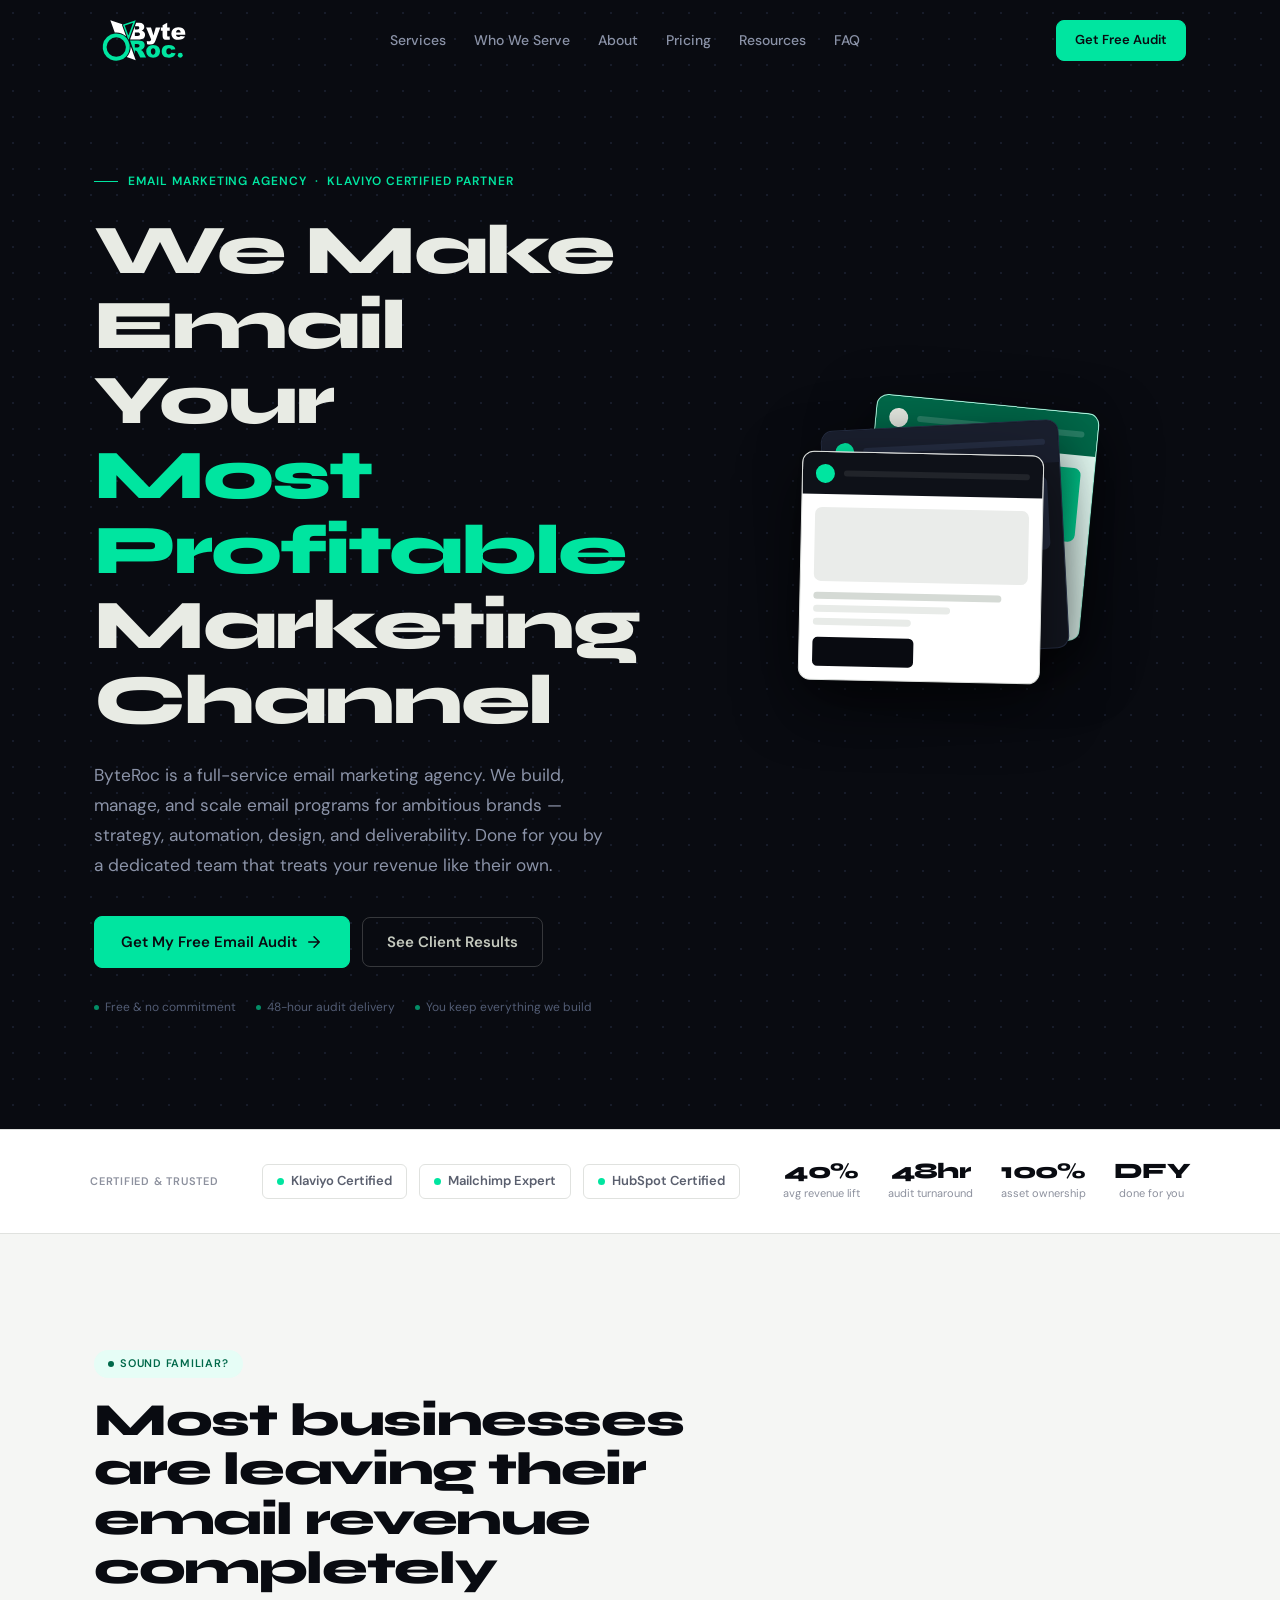
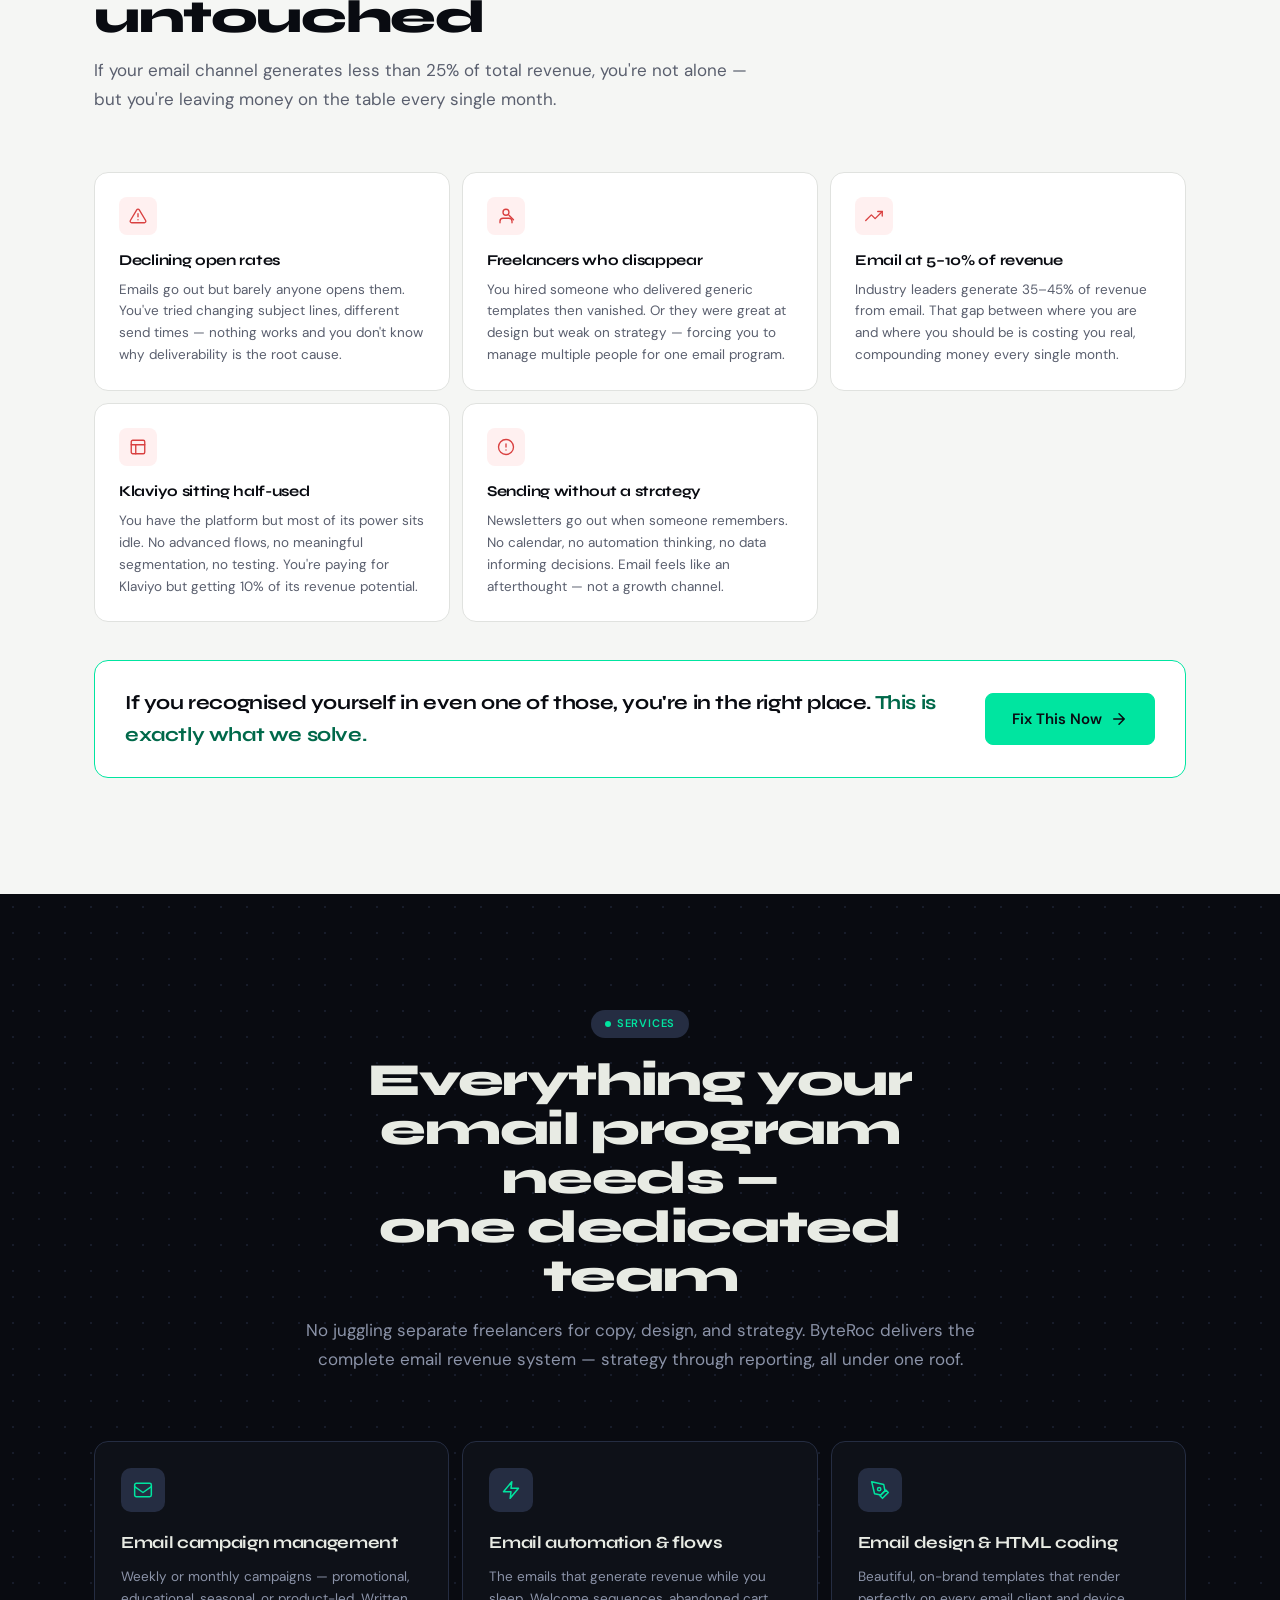
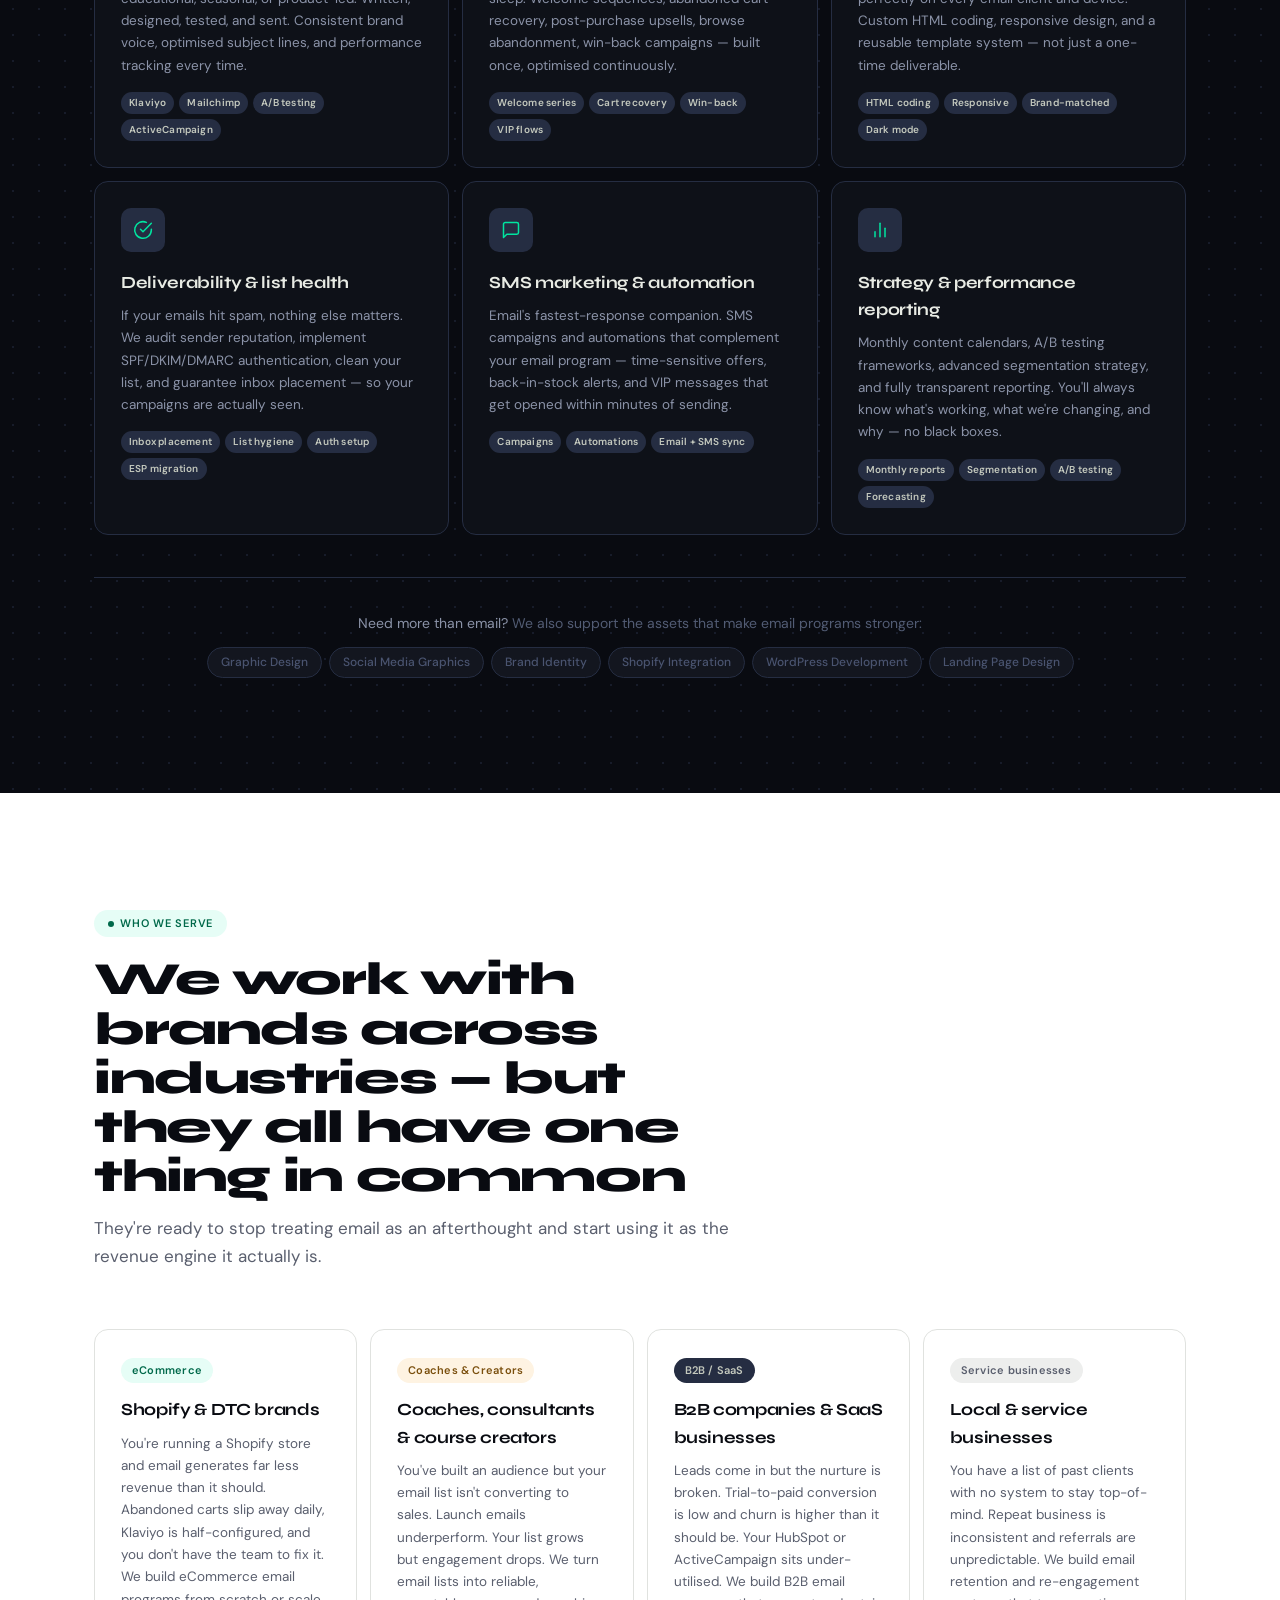
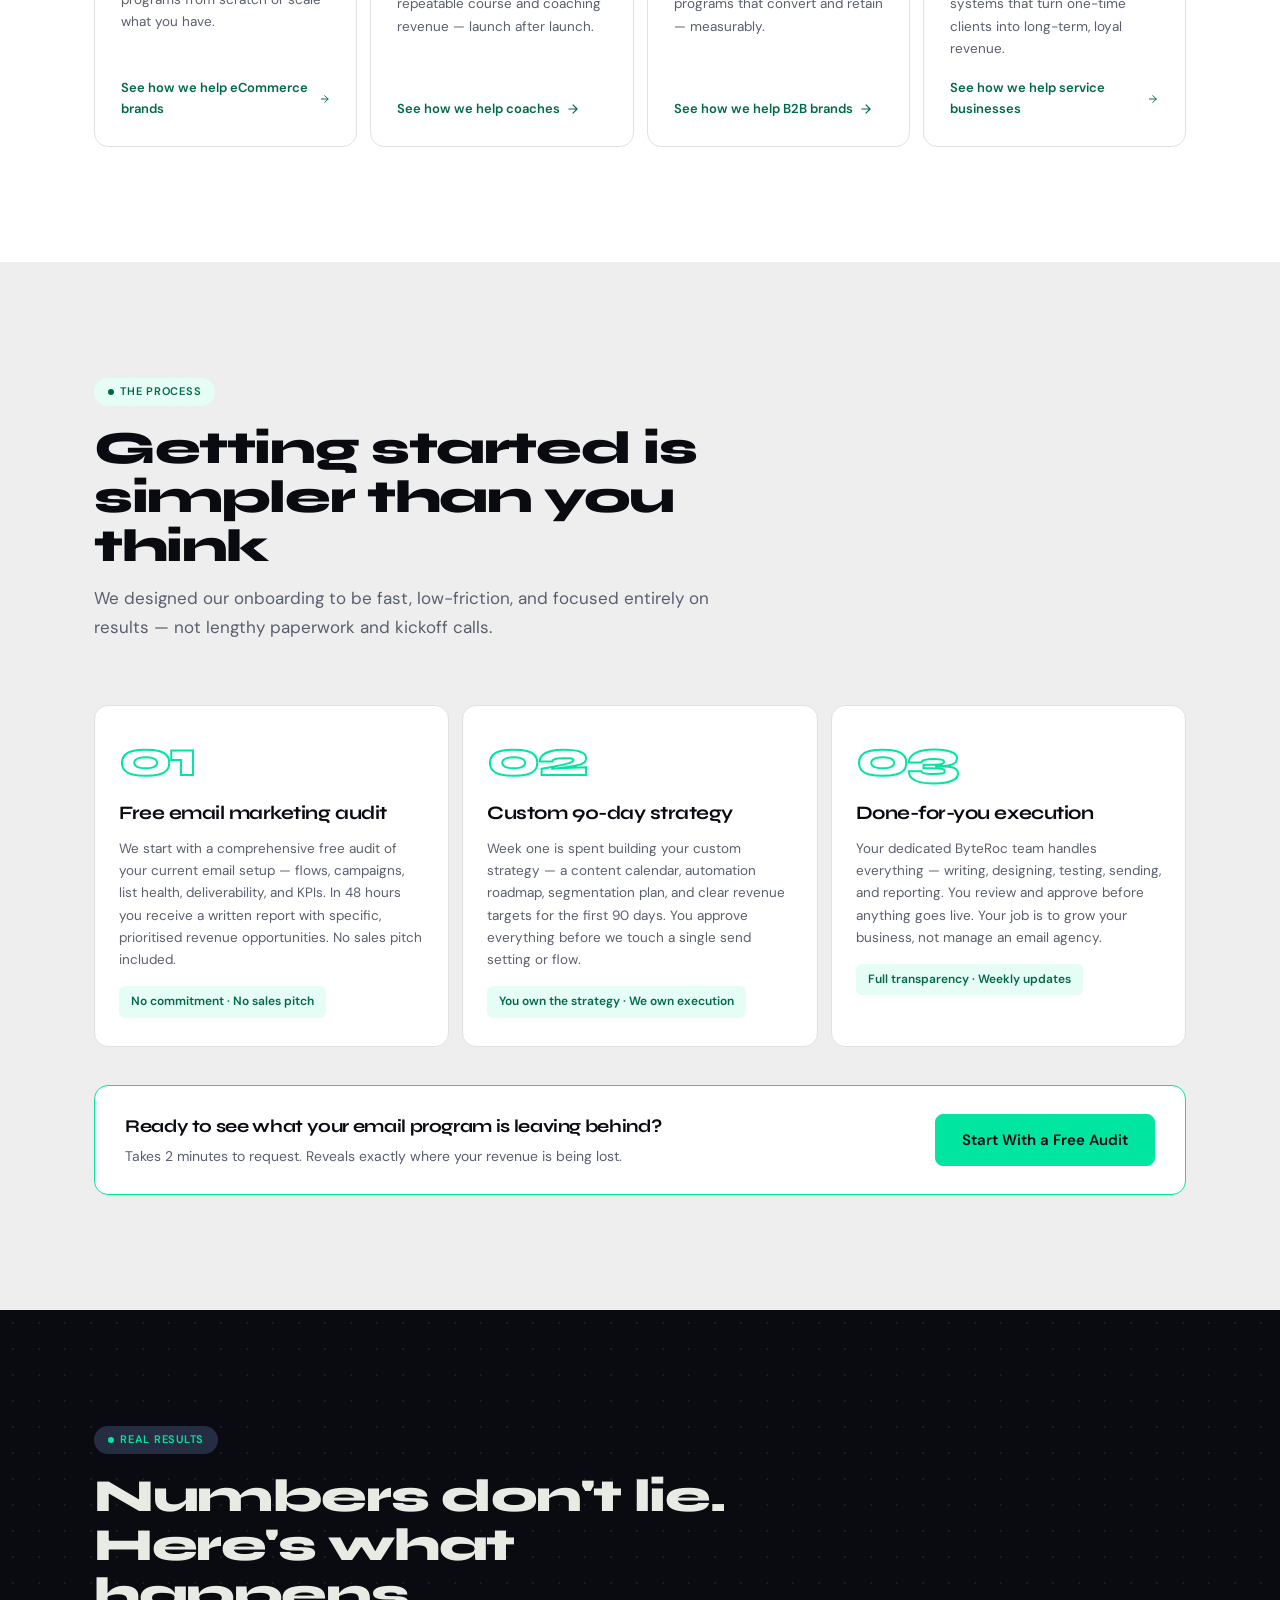
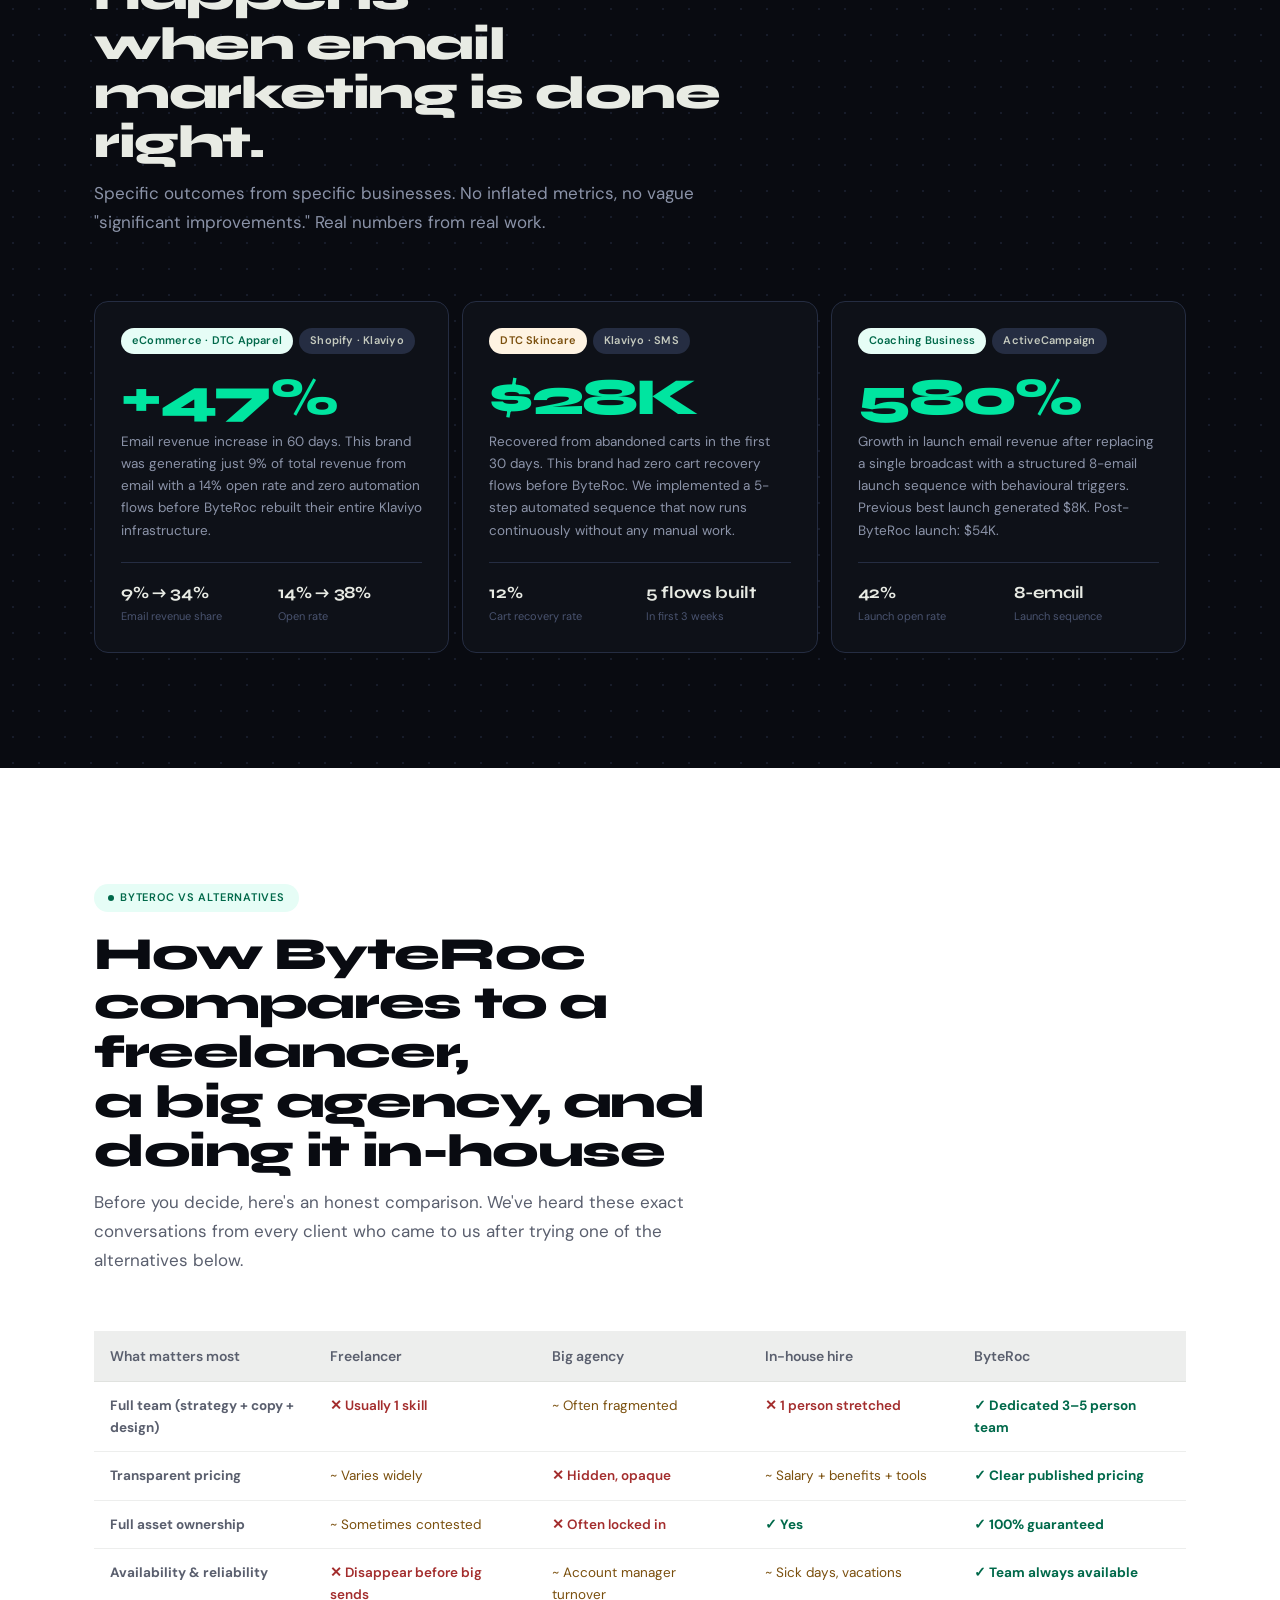
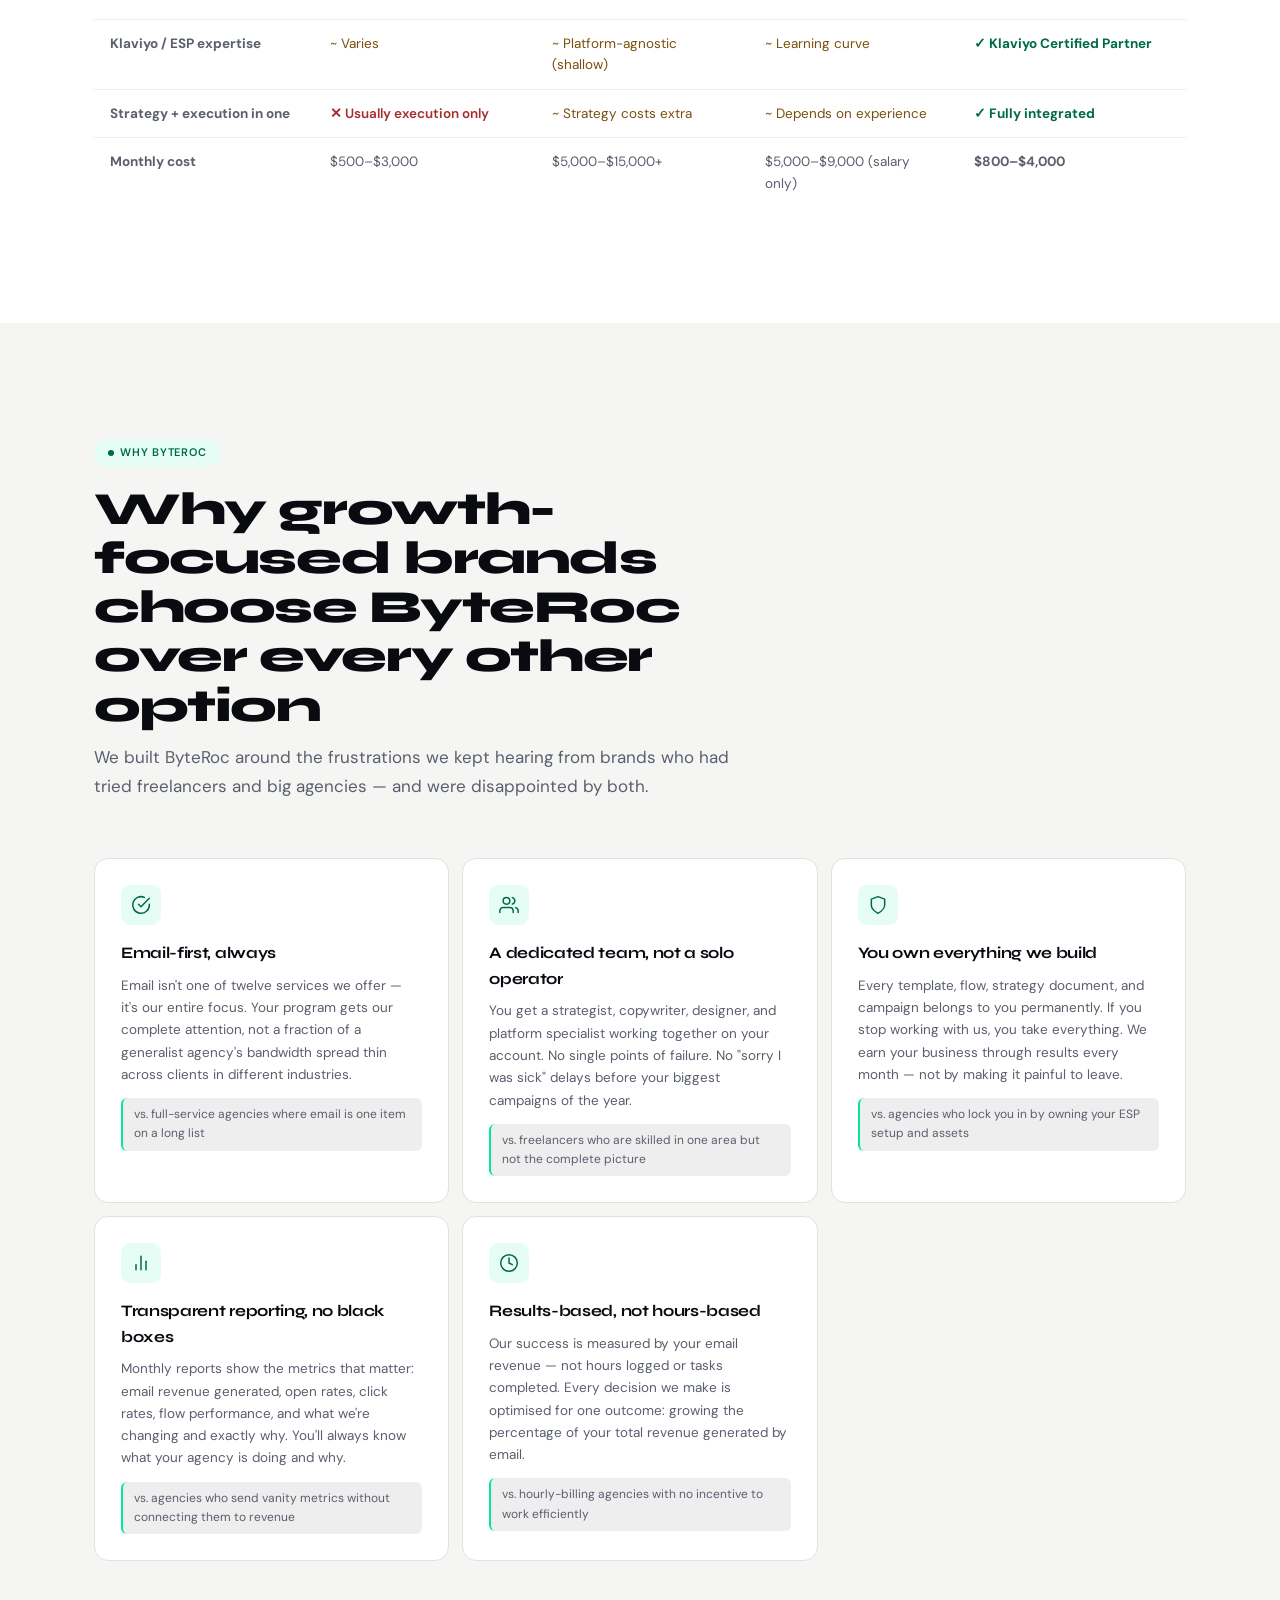
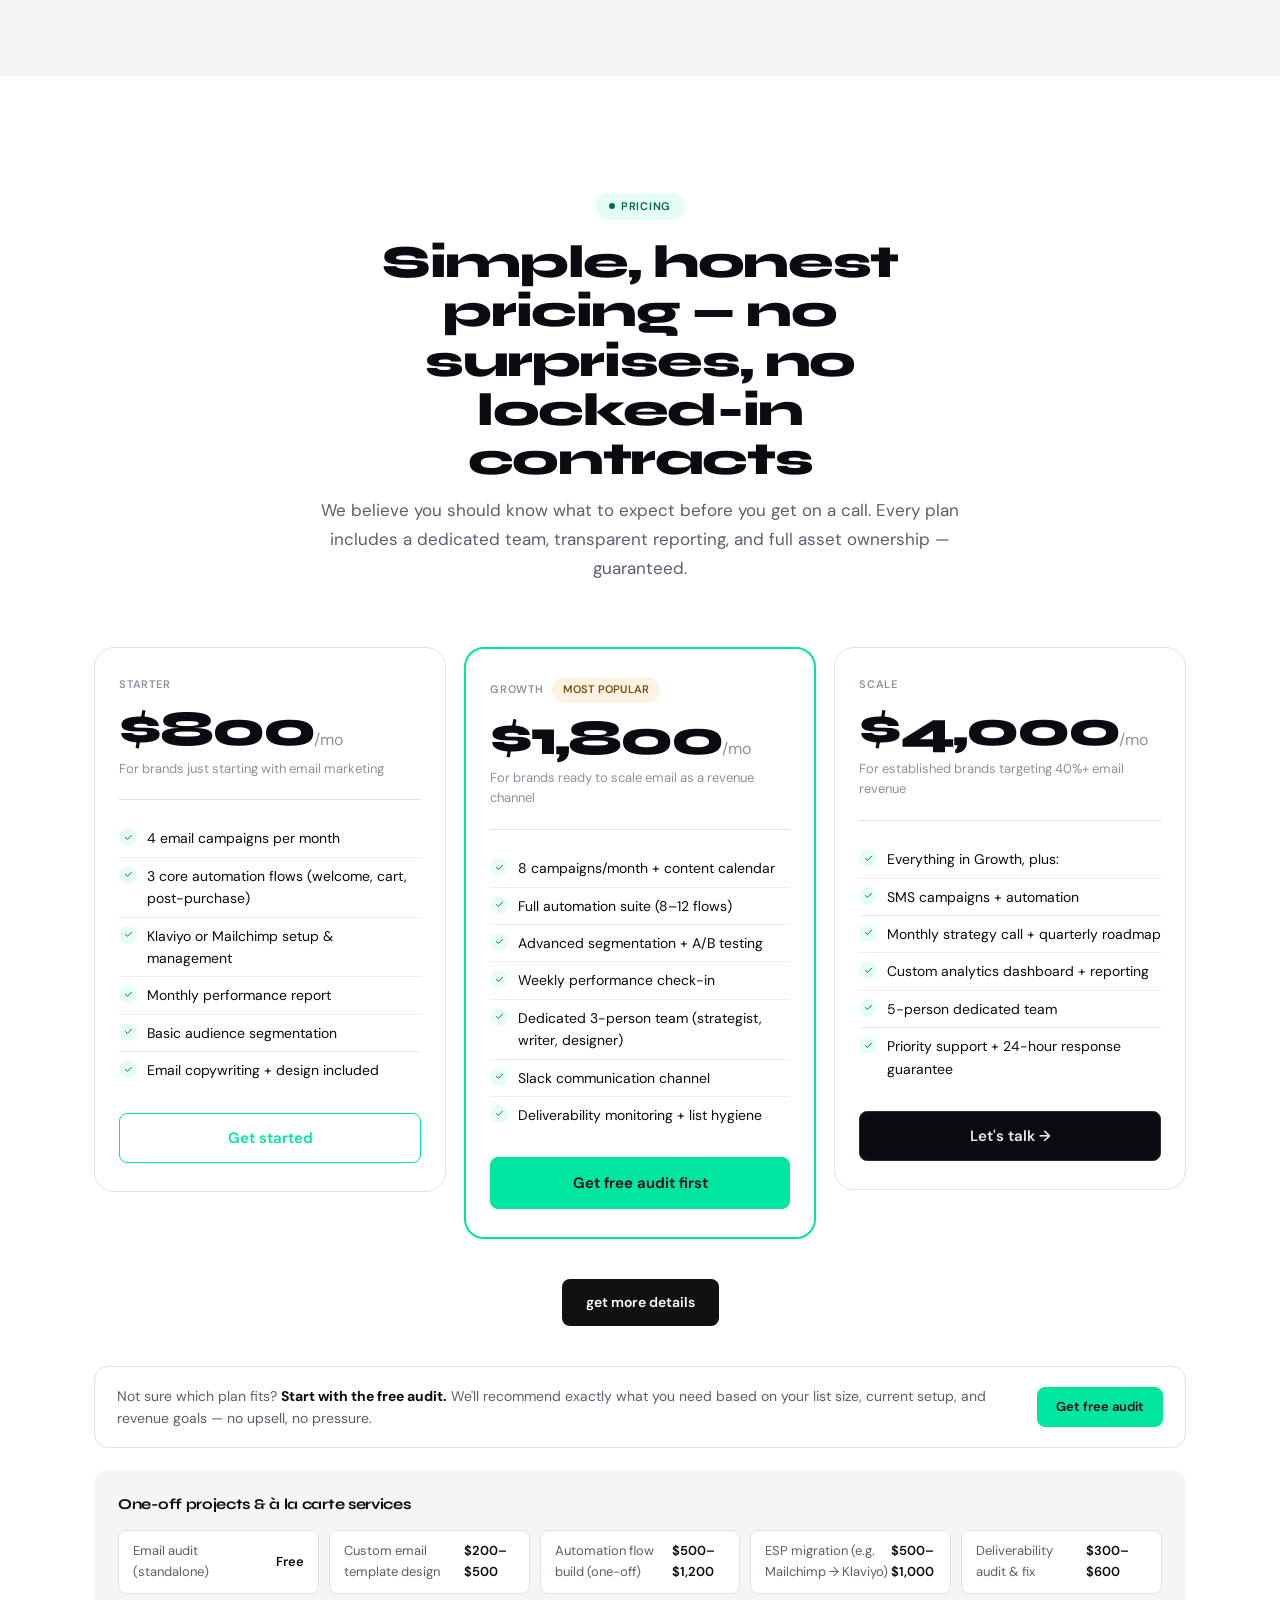
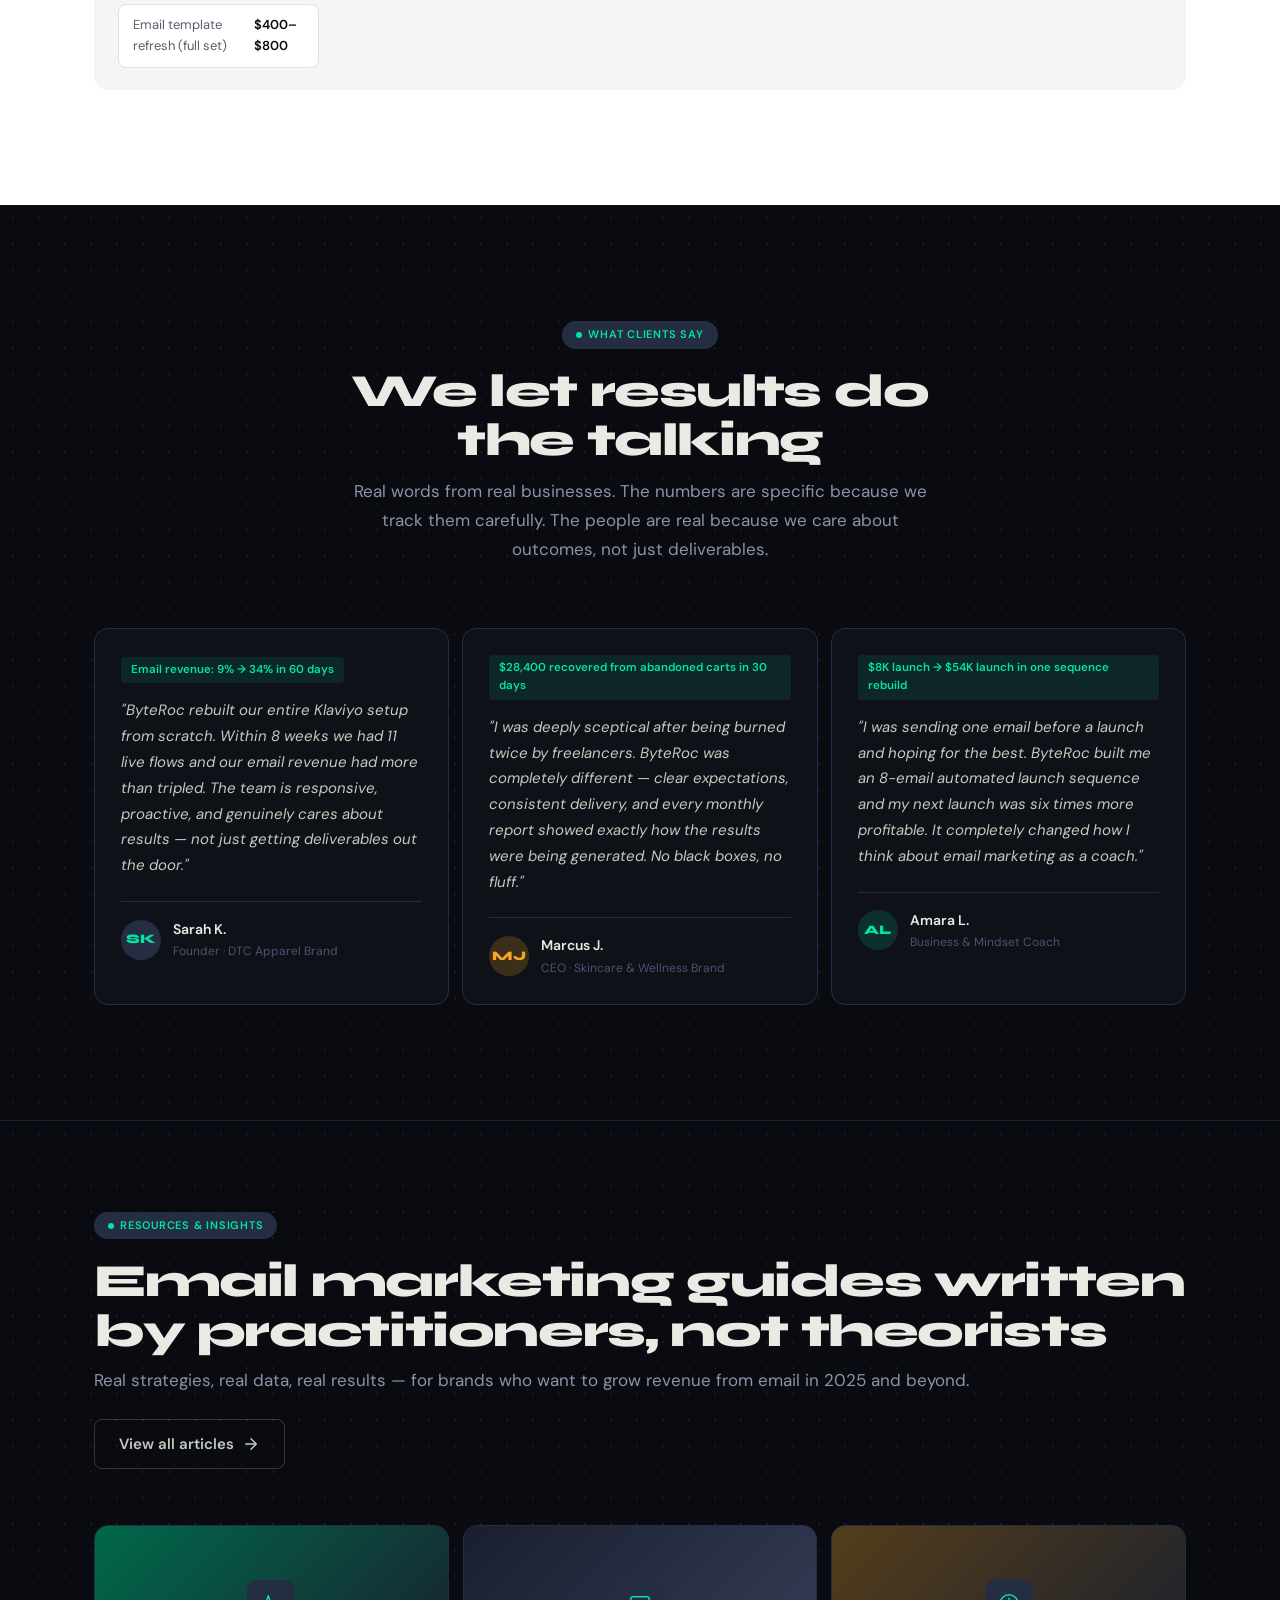
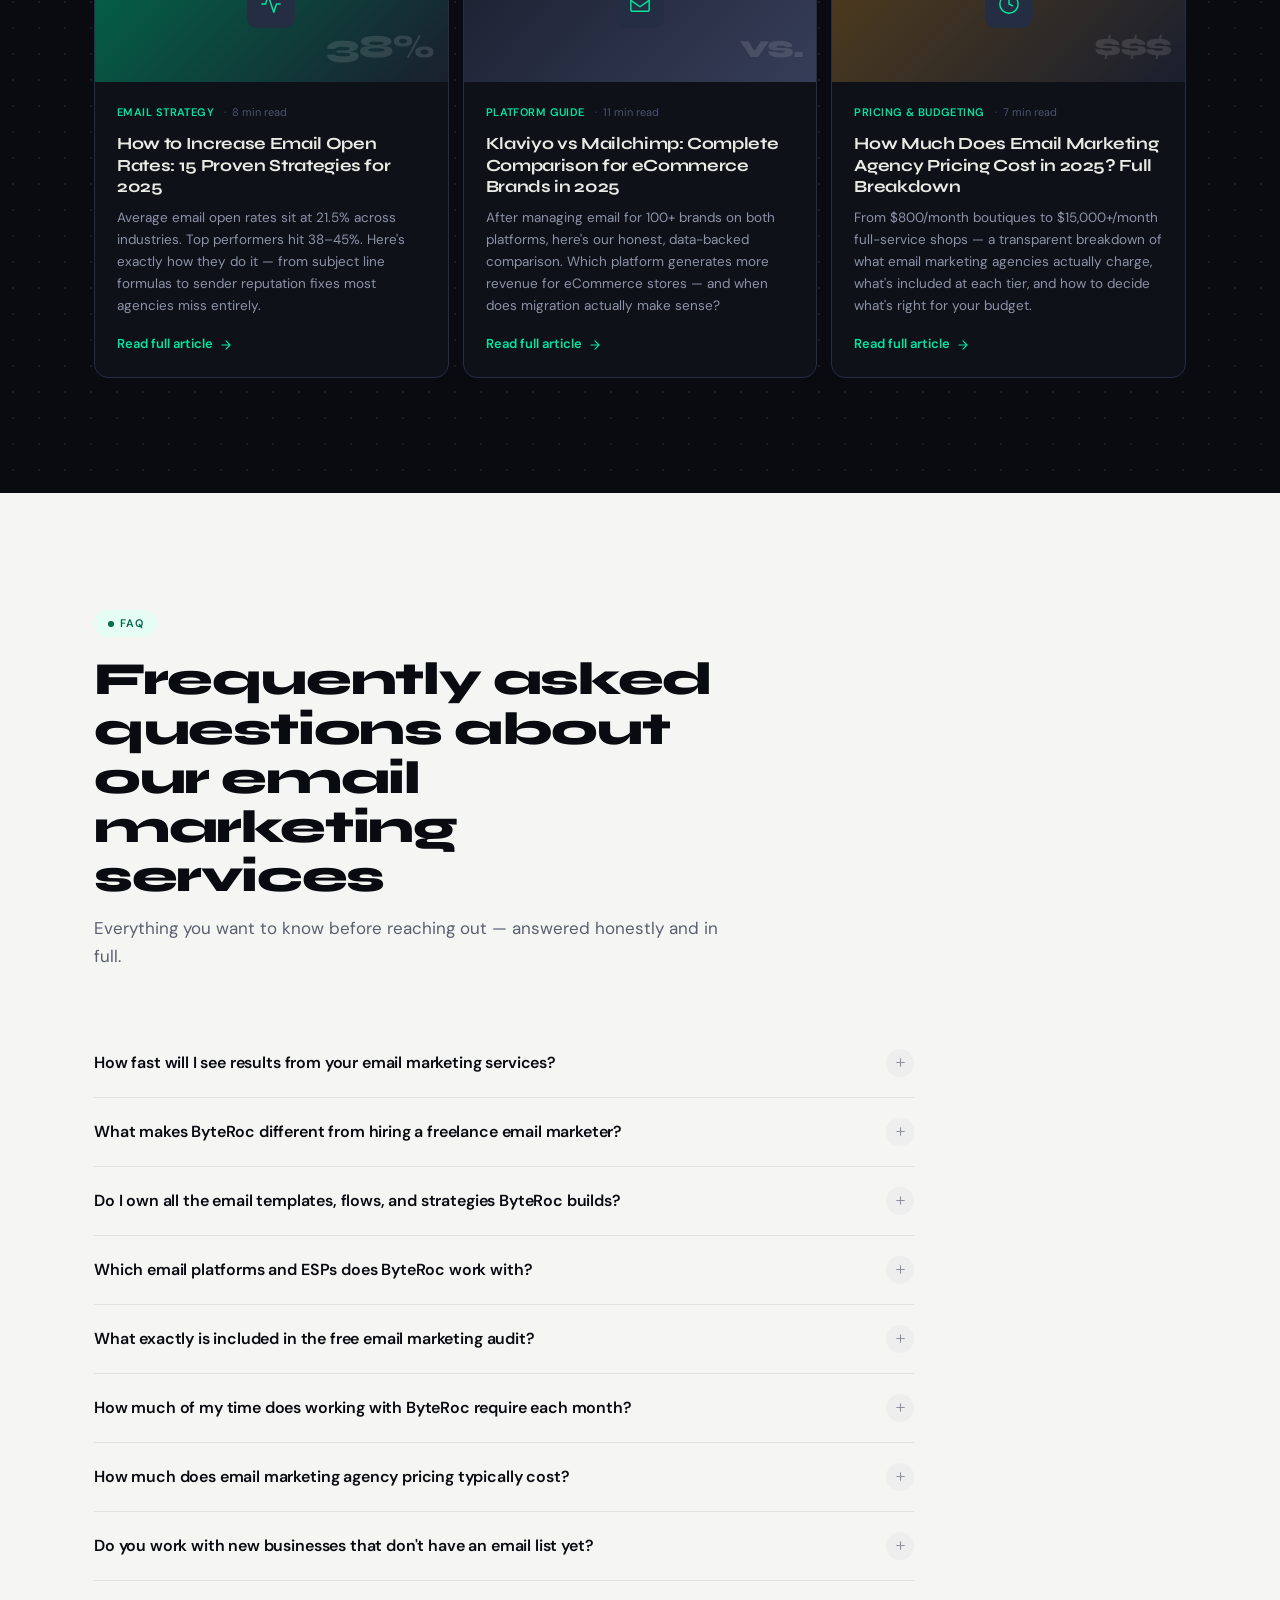
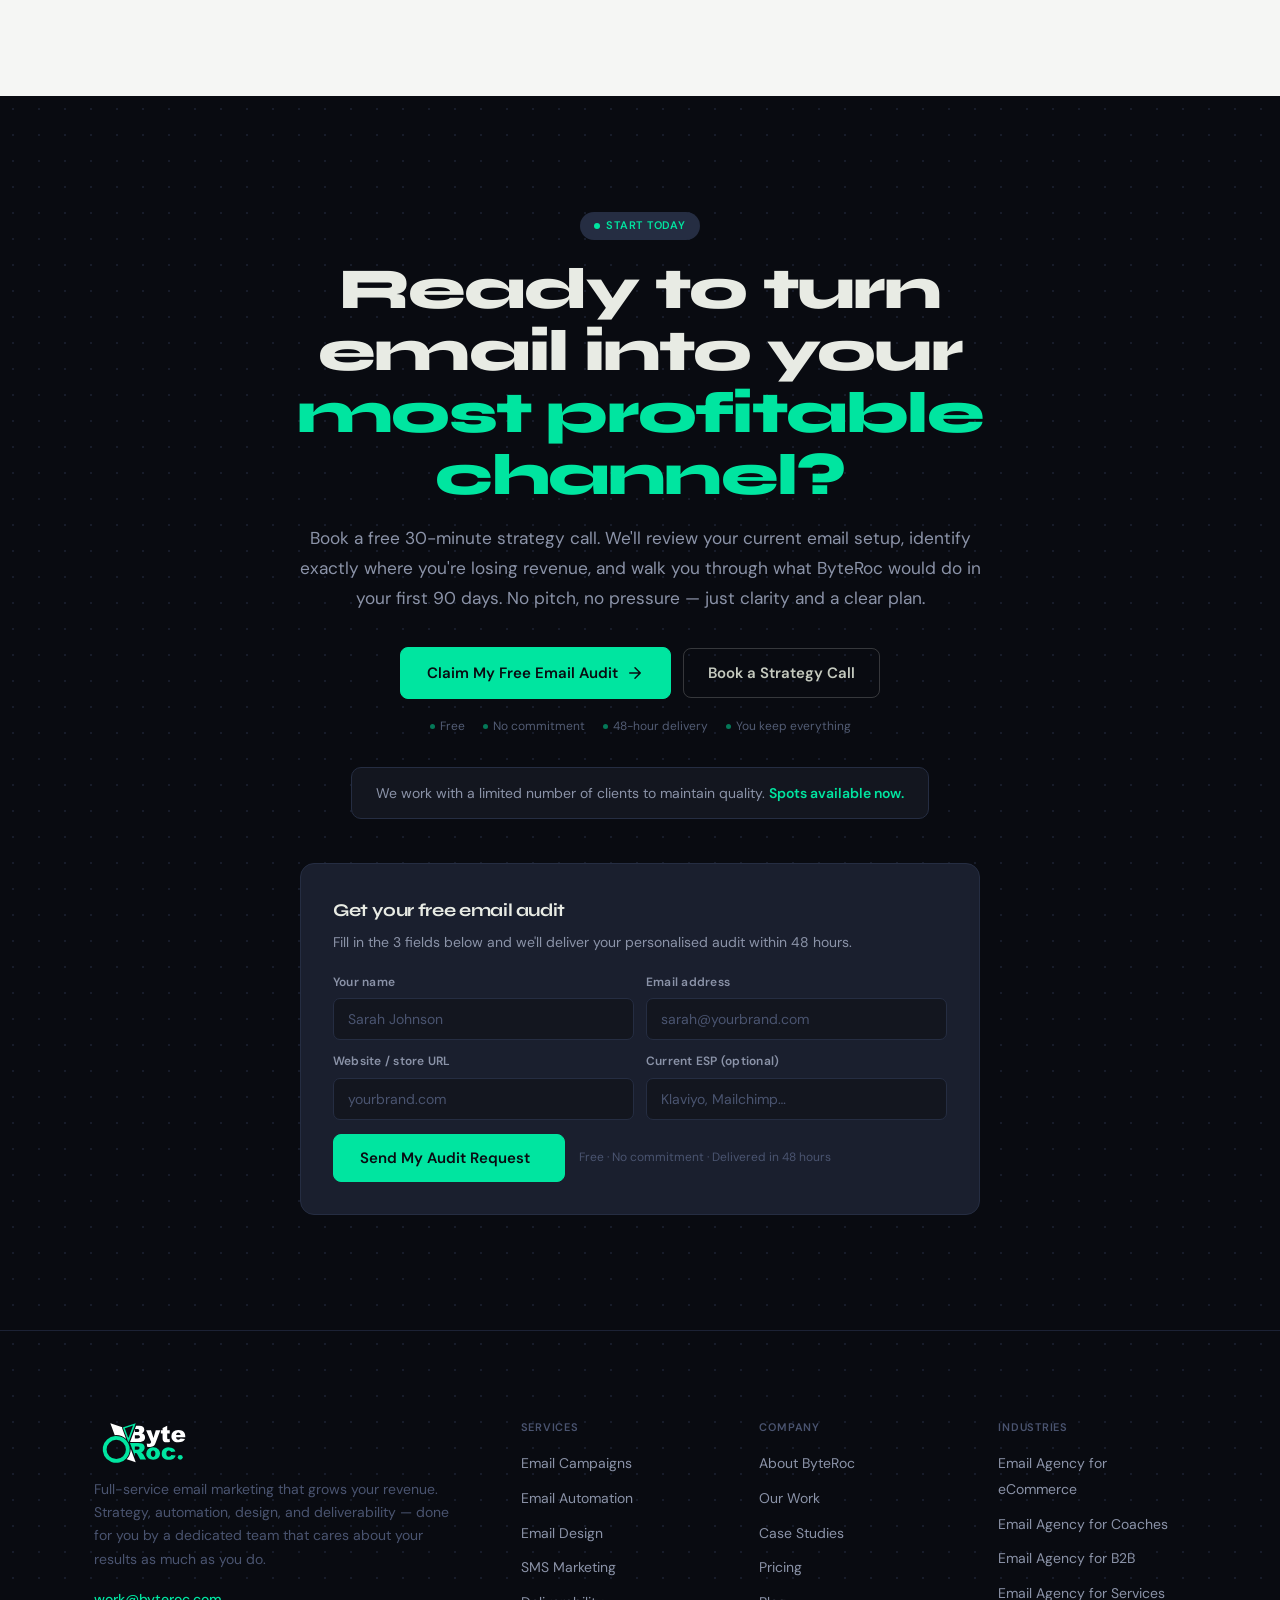
==== commit 328e6be4: "ui: updated main logo" ====
--- a/index.html
+++ b/index.html
@@ -2855,7 +2855,7 @@
   <nav id="nav" class="dark" role="navigation" aria-label="Main navigation">
     <div class="wrap nav-in">
       <a href="/" class="nav-logo" aria-label="ByteRoc — Email Marketing Agency">
-        <span class="nb">Byte</span><span class="nr">Roc</span>
+            <img src="./assets/main.svg" alt="" style="width: clamp(50px, 10vw, 100px);">
       </a>
       <div class="nav-links">
         <a href="#services">Services</a>
@@ -4003,7 +4003,9 @@
     <div class="wrap">
       <div class="footer-grid">
         <div>
-          <div class="footer-logo"><span class="flb">Byte</span><span class="flr">Roc</span></div>
+          <div class="footer-logo">
+            <img src="./assets/main.svg" alt="" style="width: clamp(50px, 10vw, 100px);">
+          </div>
           <p class="footer-desc">Full-service email marketing that grows your revenue. Strategy, automation, design, and
             deliverability — done for you by a dedicated team that cares about your results as much as you do.</p>
           <a href="mailto:work@byteroc.com" class="footer-em">work@byteroc.com</a>
@@ -4014,7 +4016,7 @@
                 <rect x="2" y="9" width="4" height="12" />
                 <circle cx="4" cy="4" r="2" />
               </svg></a>
-            <a href="#" class="fsoc" aria-label="ByteRoc on Instagram"><svg viewBox="0 0 24 24">
+            <a href="https://www.instagram.com/byteroc" class="fsoc" aria-label="ByteRoc on Instagram"><svg viewBox="0 0 24 24">
                 <rect x="2" y="2" width="20" height="20" rx="5" />
                 <path d="M16 11.37A4 4 0 1112.63 8 4 4 0 0116 11.37z" />
                 <line x1="17.5" y1="6.5" x2="17.51" y2="6.5" />
@@ -4022,7 +4024,7 @@
             <a href="https://www.facebook.com/ByteRoc/" class="fsoc" aria-label="ByteRoc on Facebook"><svg viewBox="0 0 24 24">
                 <path d="M18 2h-3a5 5 0 00-5 5v3H7v4h3v8h4v-8h3l1-4h-4V7a1 1 0 011-1h3z" />
               </svg></a>
-            <a href="#" class="fsoc" aria-label="ByteRoc on X (Twitter)"><svg viewBox="0 0 24 24">
+            <a href="https://x.com/byte_roc" class="fsoc" aria-label="ByteRoc on X (Twitter)"><svg viewBox="0 0 24 24">
                 <path
                   d="M22 4s-.7 2.1-2 3.4c1.6 10-9.4 17.3-18 11.6 2.2.1 4.4-.6 6-2C3 15.5.5 9.6 3 5c2.2 2.6 5.6 4.1 9 4-.9-4.2 4-6.6 7-3.8 1.1 0 3-1.2 3-1.2z" />
               </svg></a>
